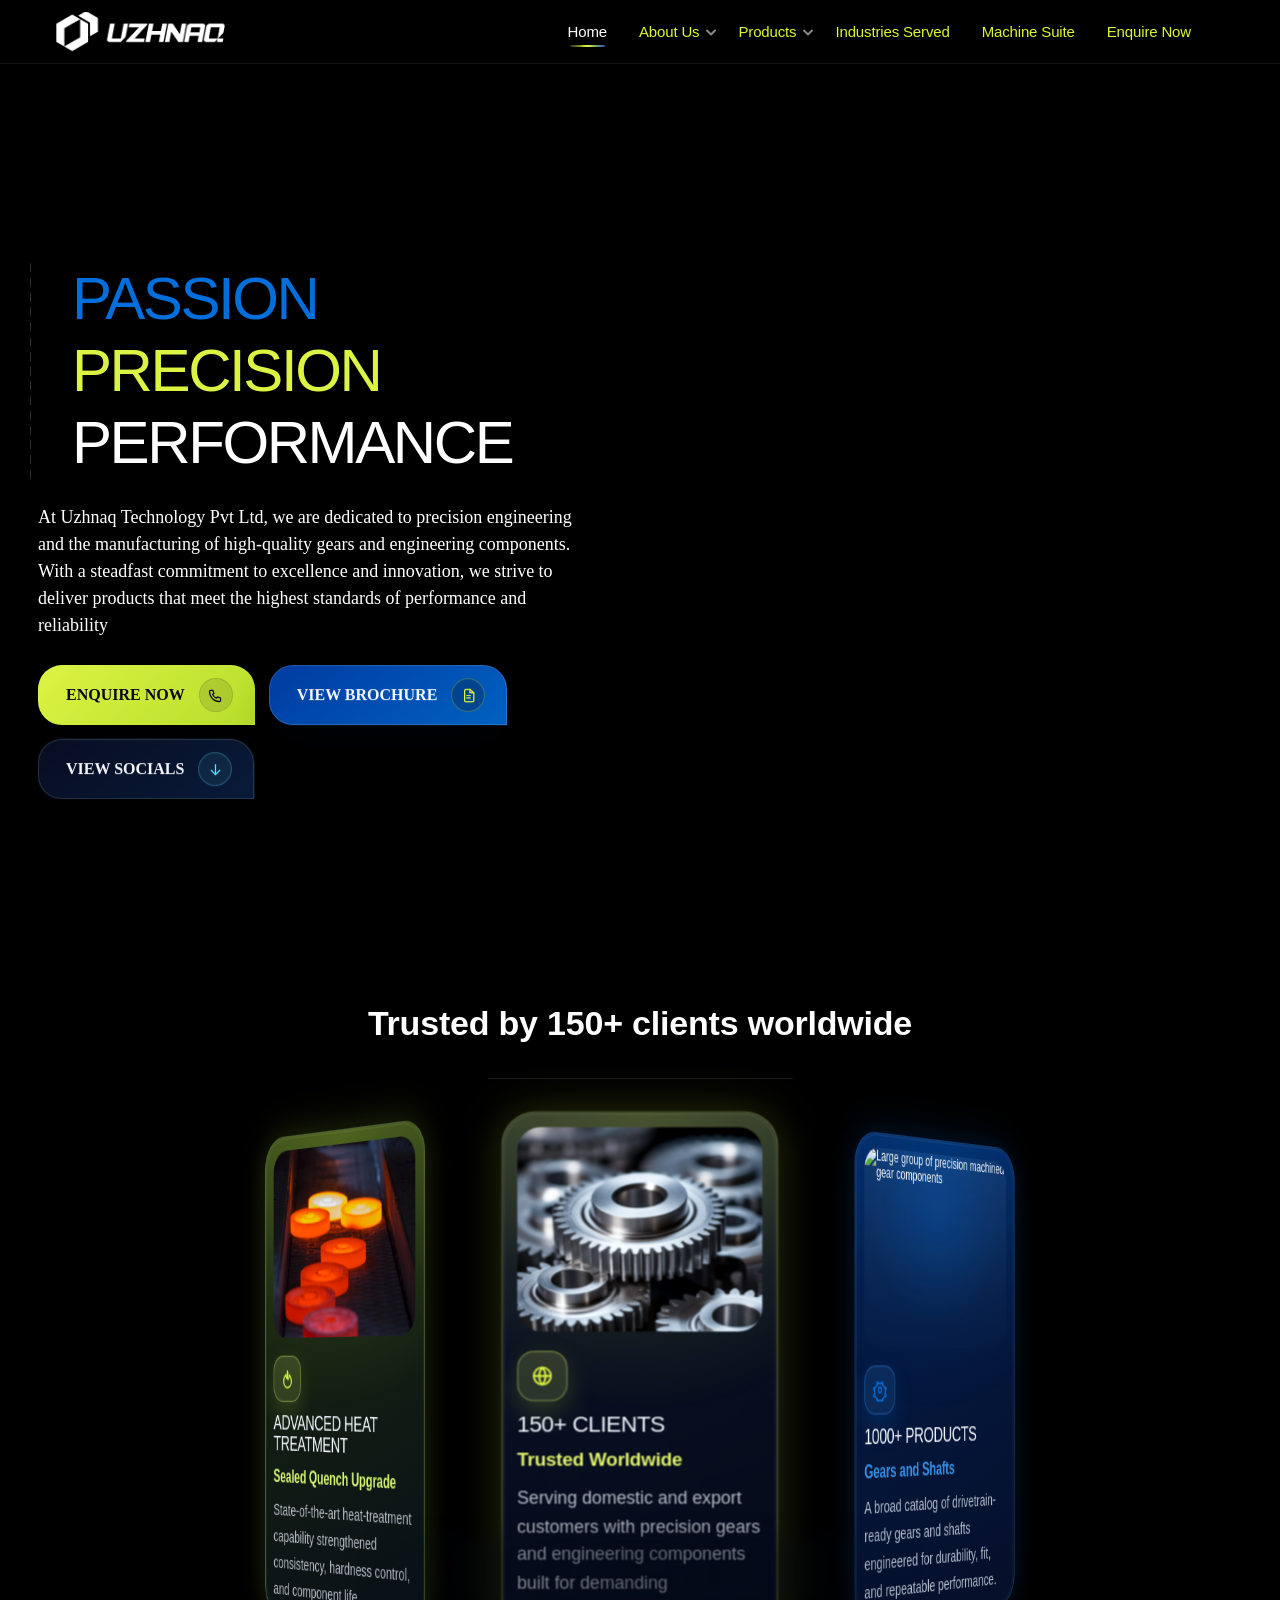
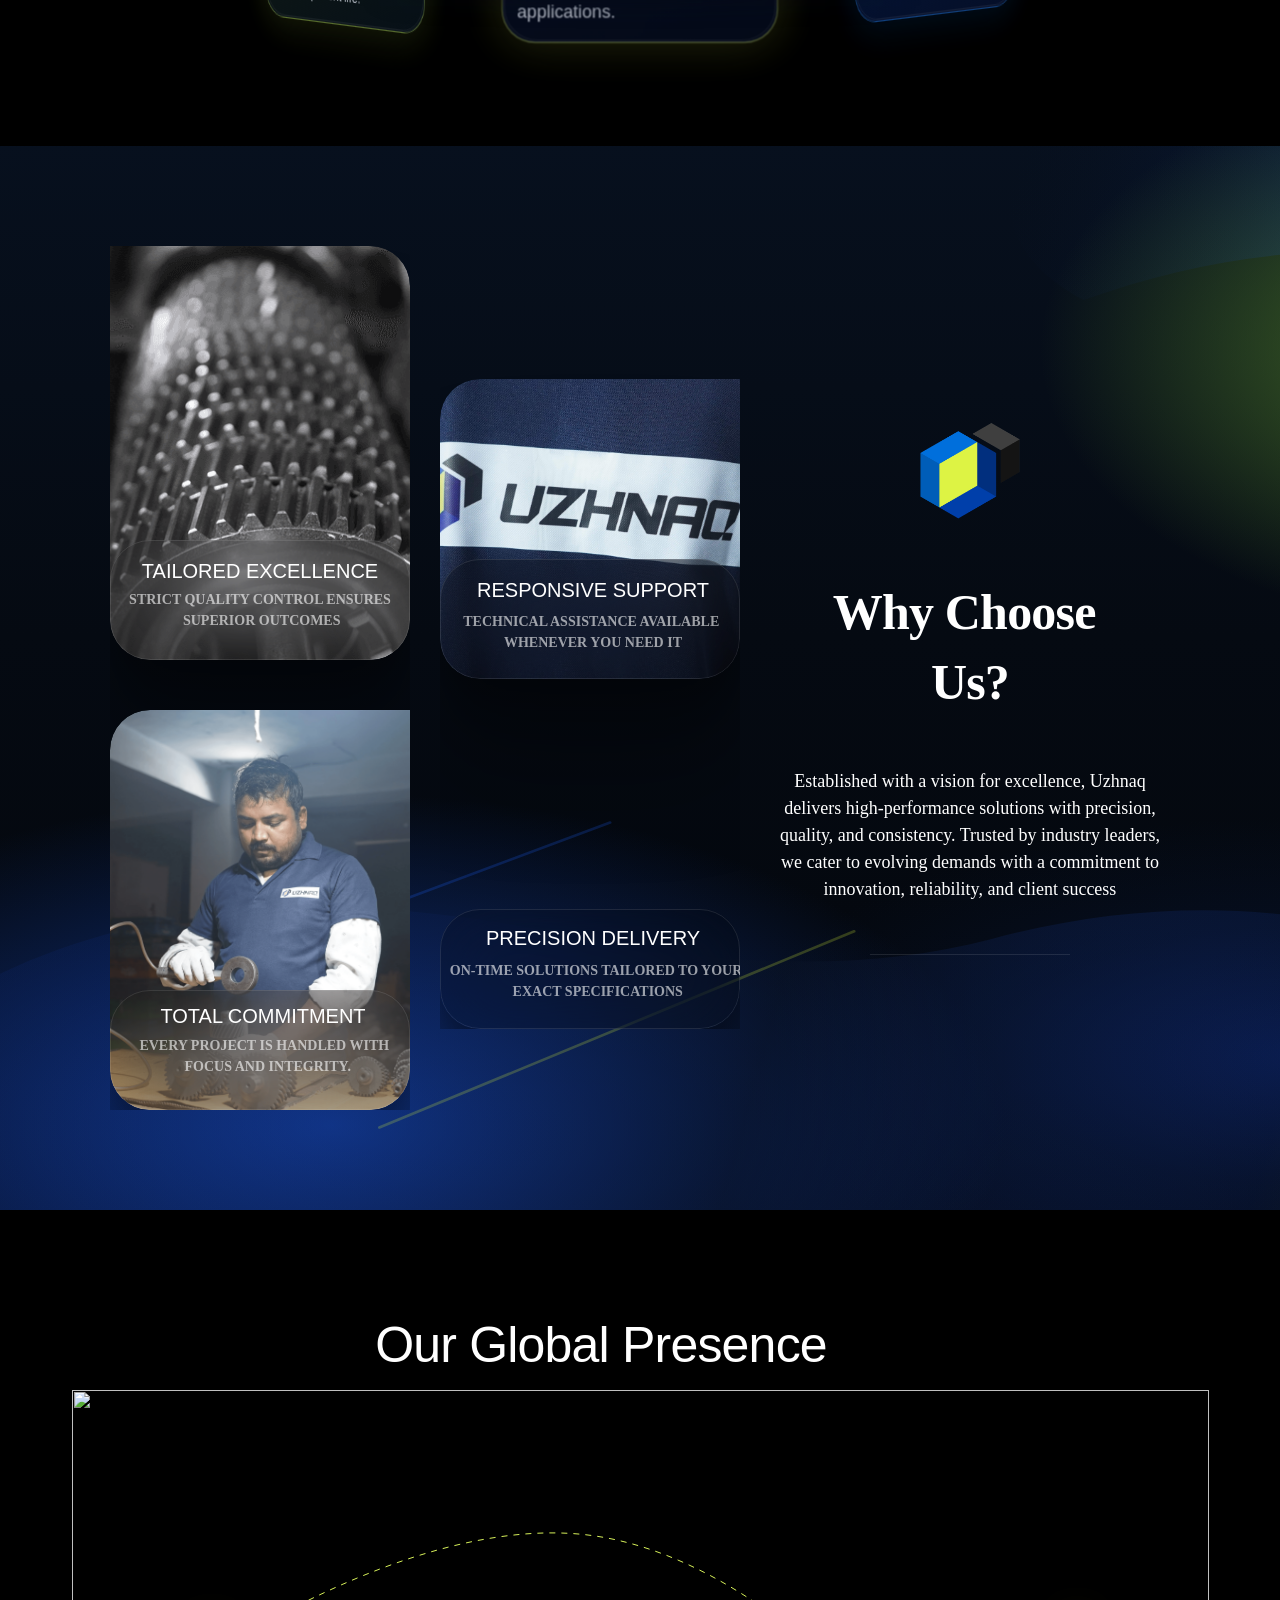
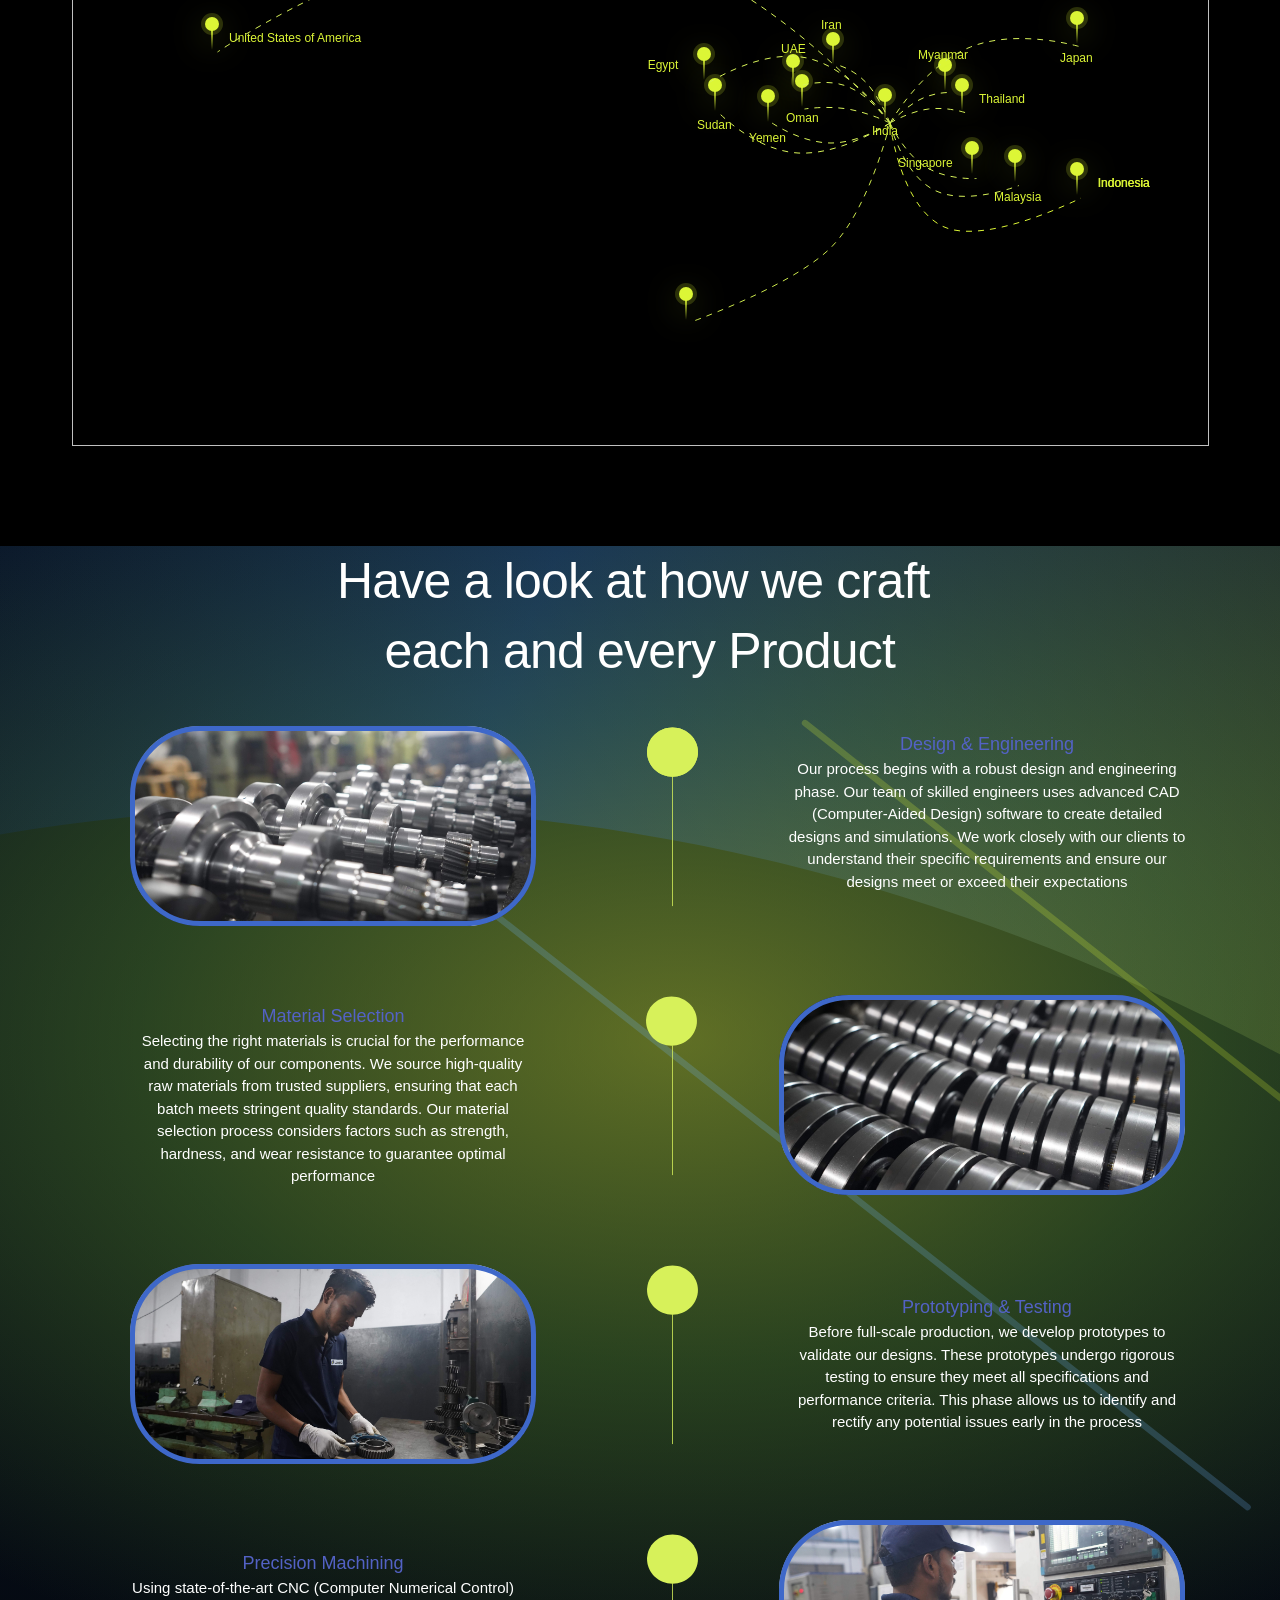
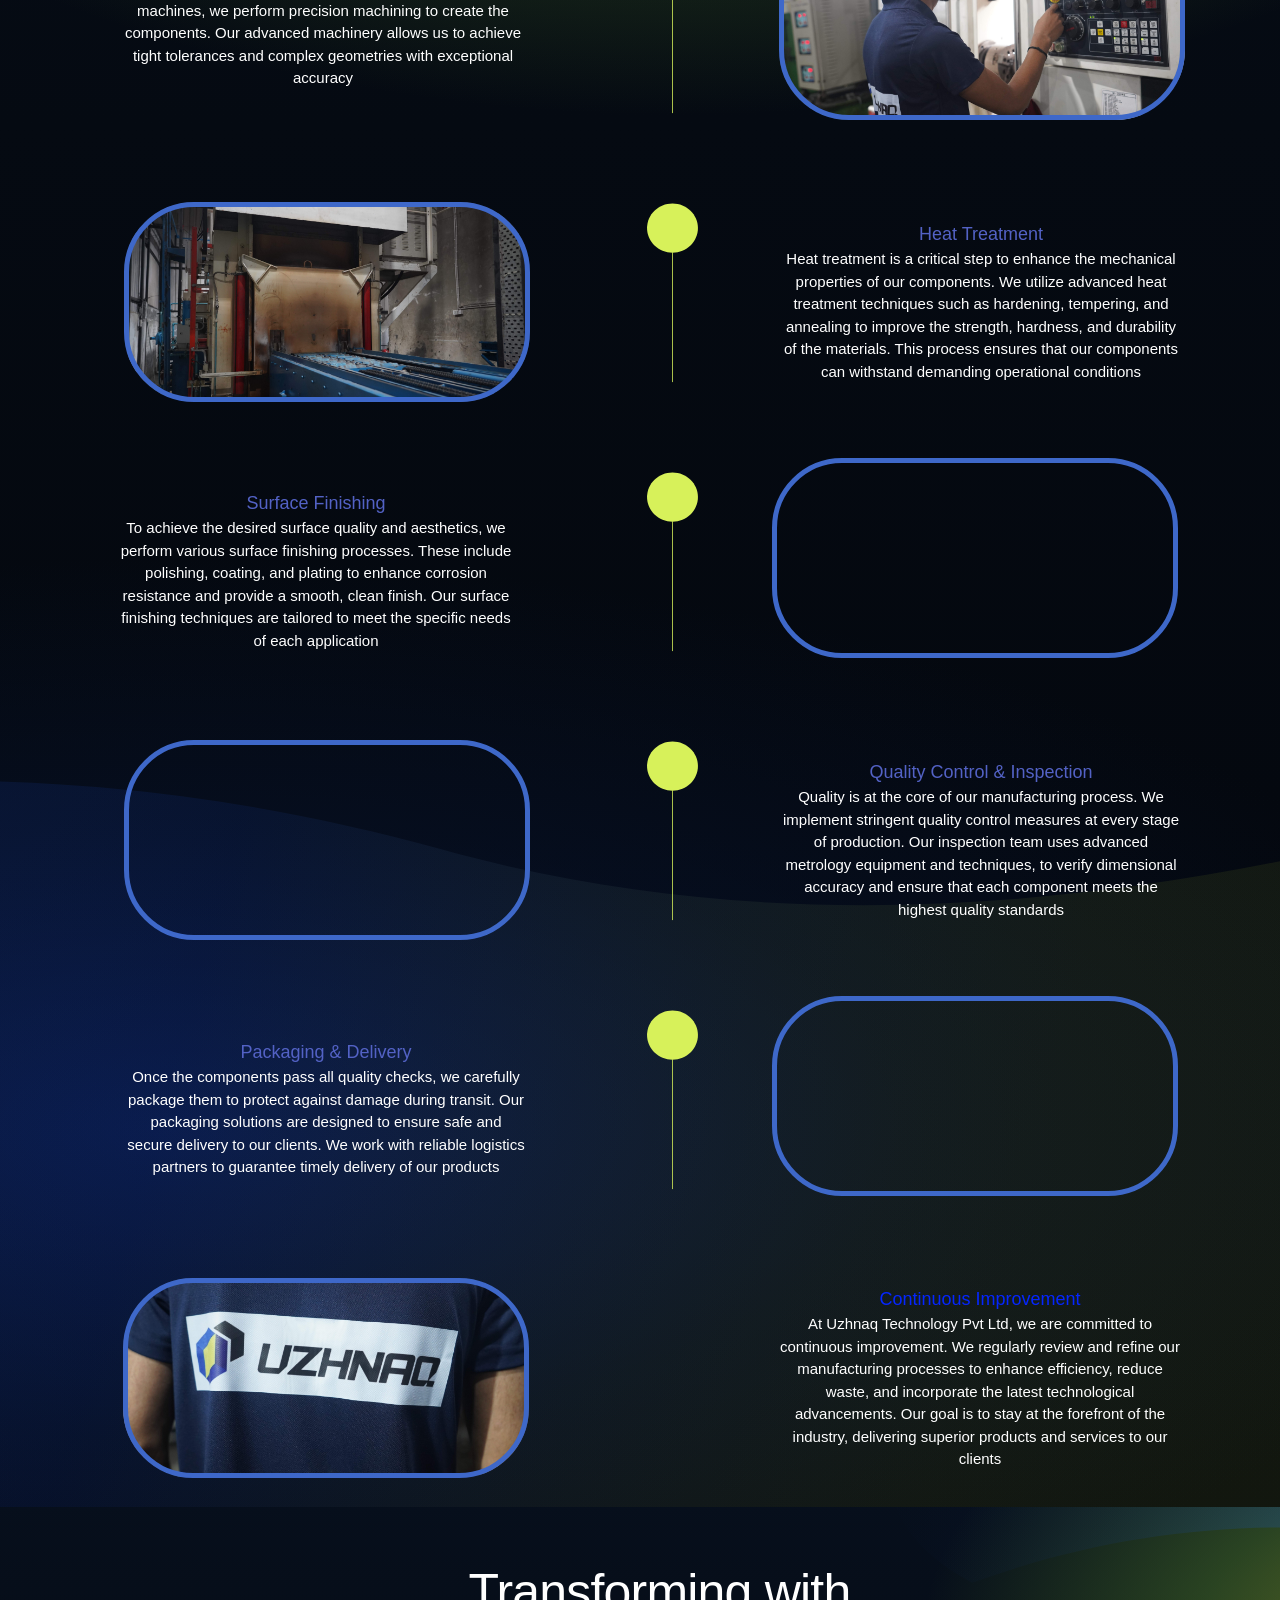
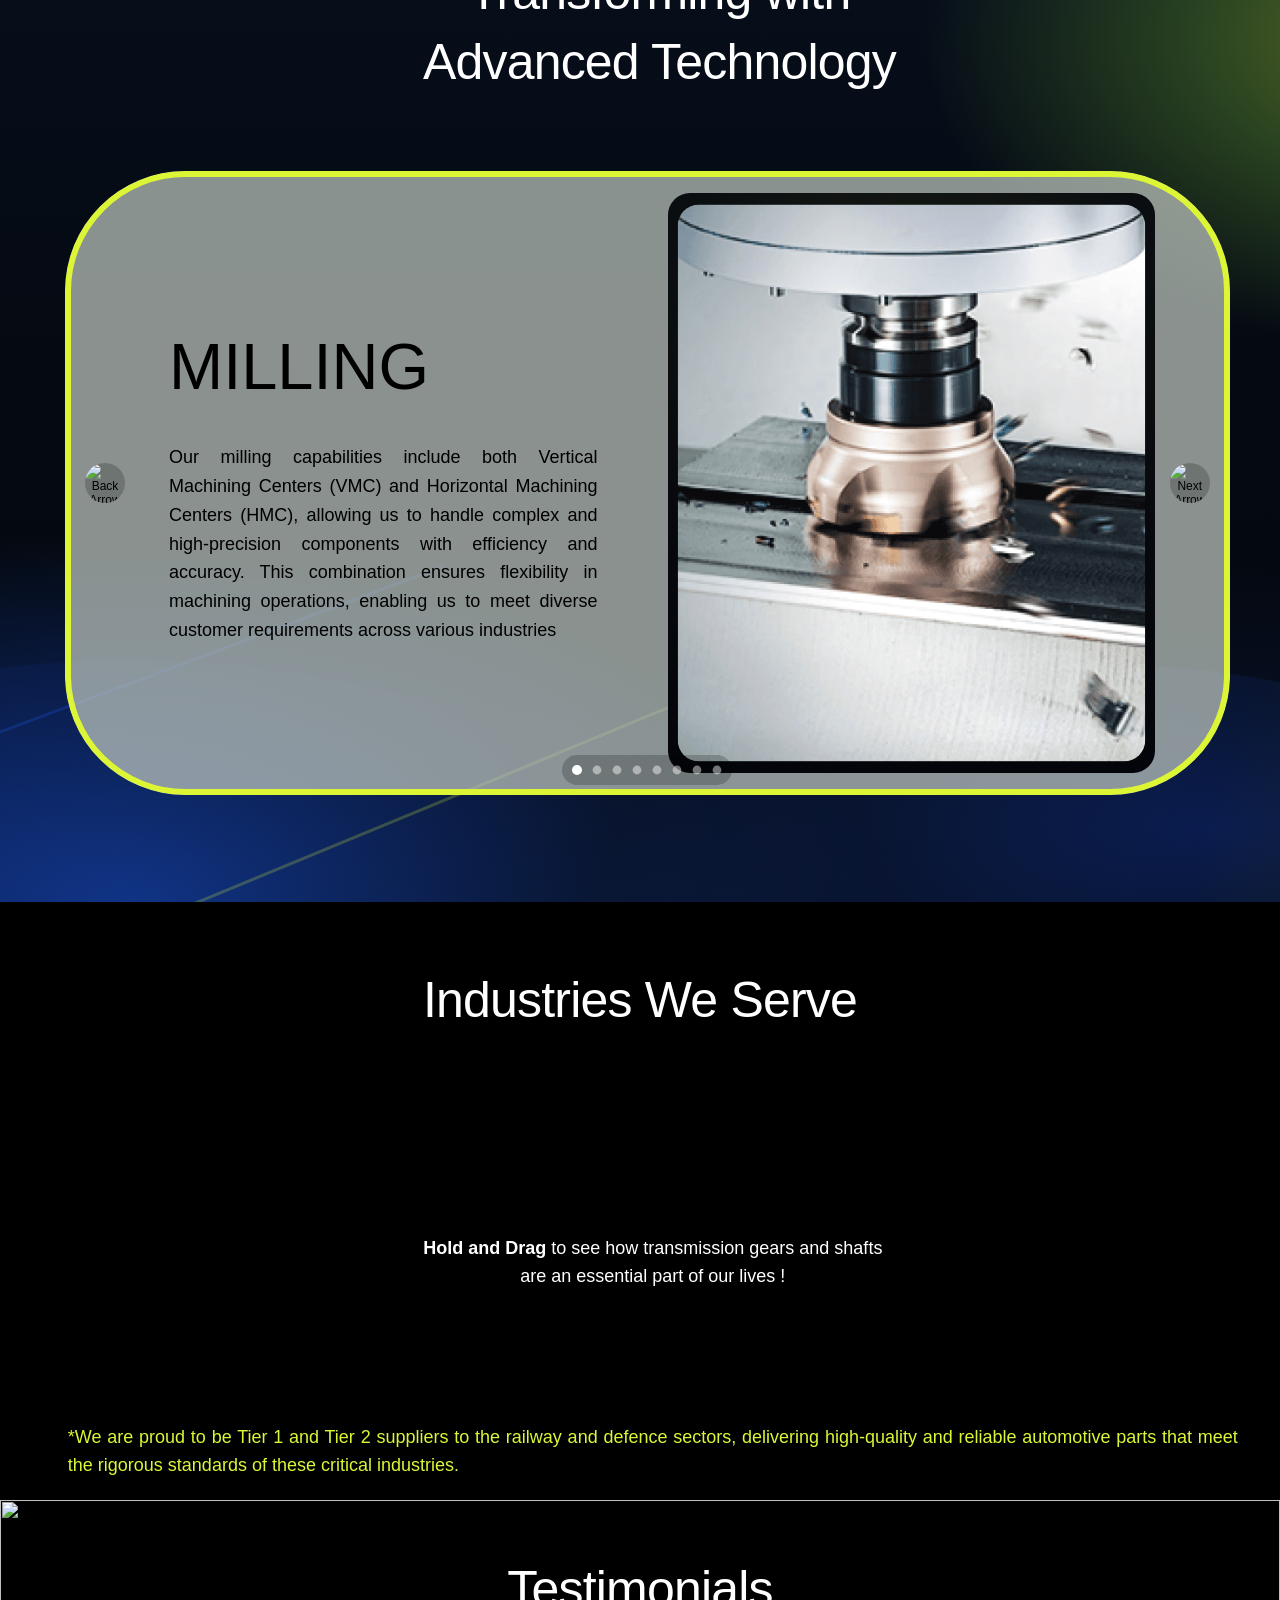
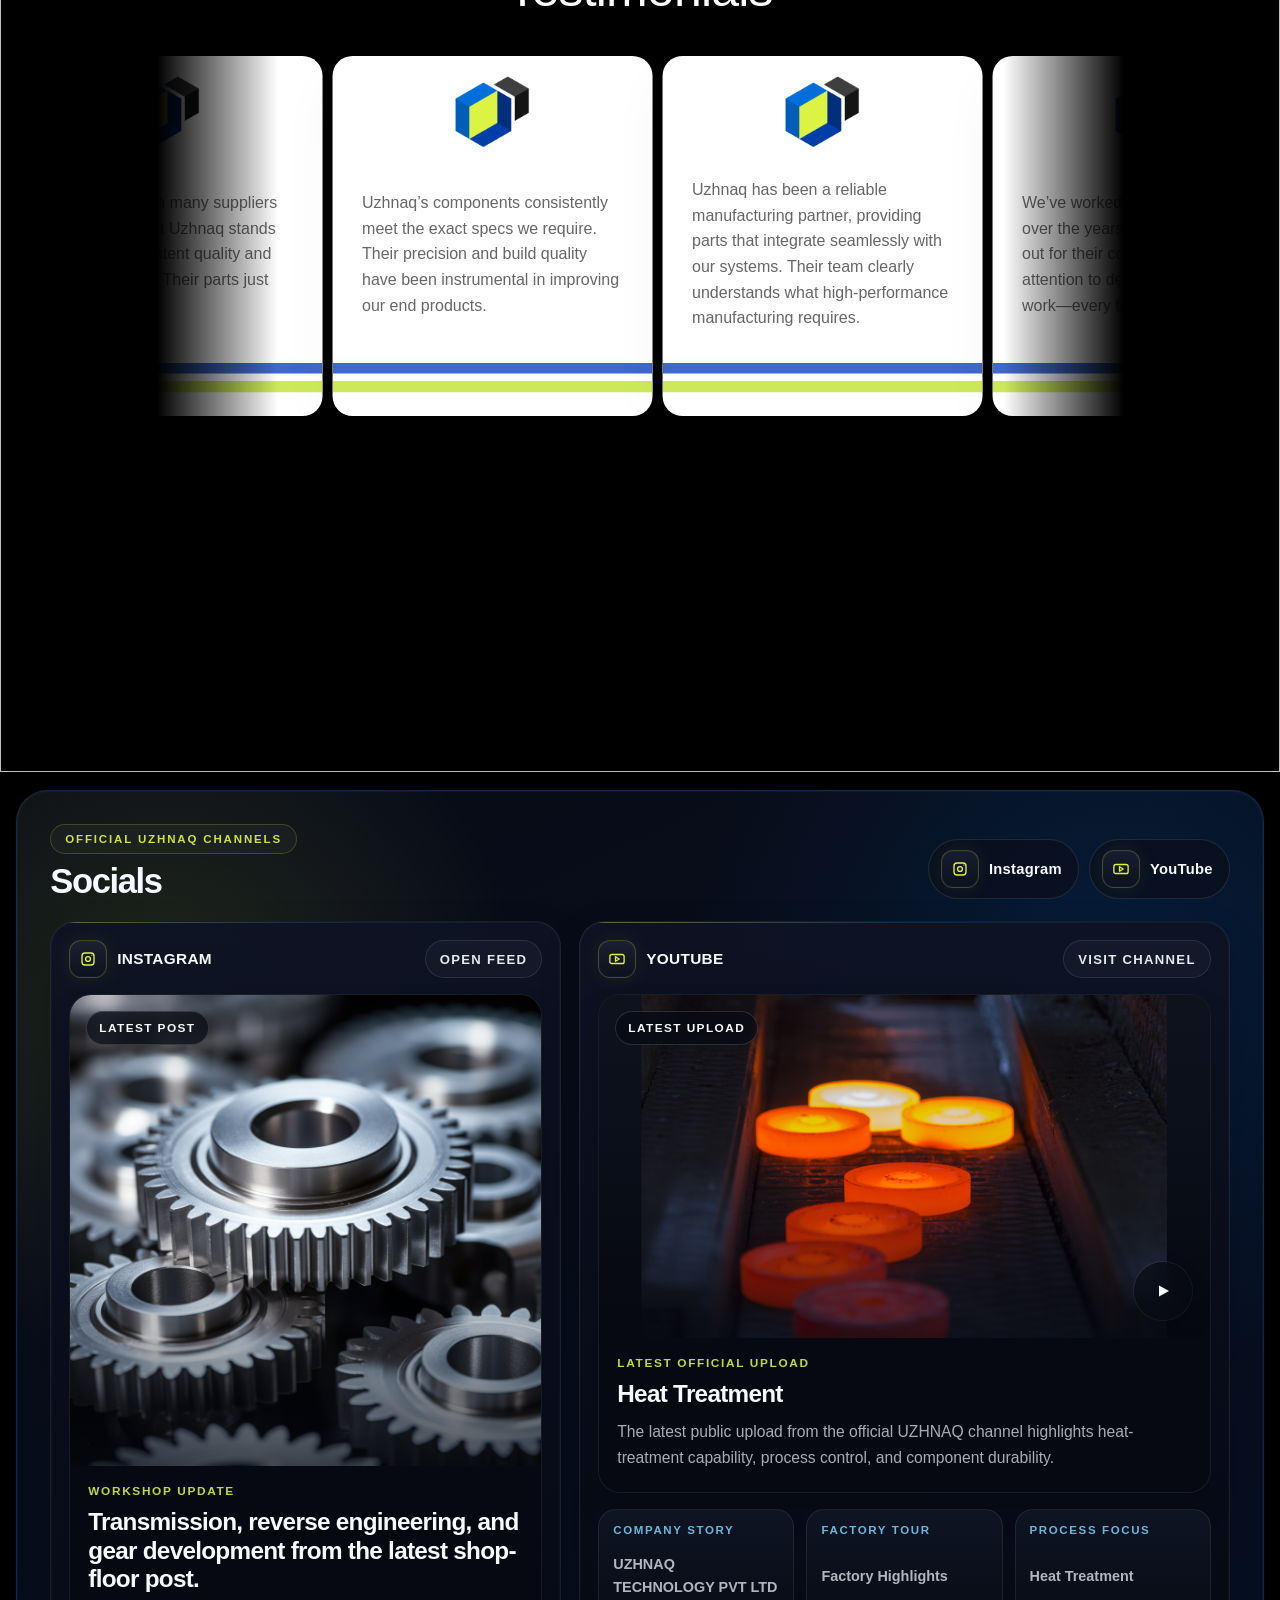
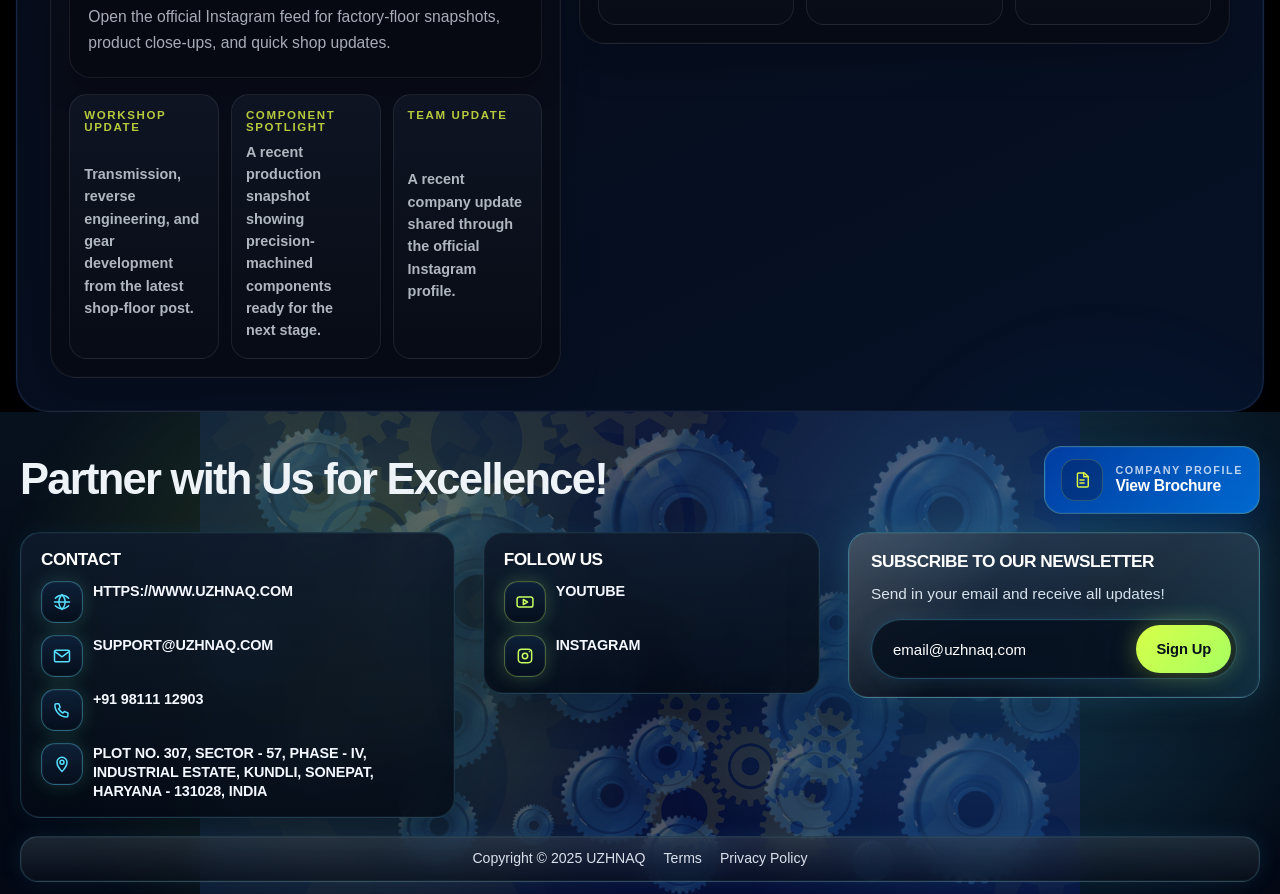
==== index/index.html @ a1a4c04f "first commit" ====
<!doctype html>
<!-- Published Dec 15, 2025, 8:49 AM UTC -->
<html lang="en" data-redirect-timezone="1">
<head>
    <meta charset="utf-8">
    
    
    
    <!-- Start of headStart -->
    
    <!-- End of headStart -->
    <meta name="viewport" content="width=device-width">
    <!-- Standalone index folder build -->
    <meta name="generator" content="UZHNAQ Static Site">
    <title>UZHNAQ TECHNOLOGY PVT LTD</title>
    <meta name="description" content="Uzhnaq Technology Pvt Ltd is a leading ISO-certified manufacturer and exporter of high-precision gears and spare parts for heavy-duty, automotive, defense, agriculture and more.">
    <link href="../assets/images/QgjrXmnKKKPFab85md2f3LEiCU.png" rel="icon" media="(prefers-color-scheme: light)">
    <link href="../assets/images/QgjrXmnKKKPFab85md2f3LEiCU.png" rel="icon" media="(prefers-color-scheme: dark)">
    <link rel="apple-touch-icon" href="../assets/images/QgjrXmnKKKPFab85md2f3LEiCU.png">
    <!-- Open Graph / Facebook -->
    <meta property="og:type" content="website">
    <meta property="og:title" content="UZHNAQ TECHNOLOGY PVT LTD">
    <meta property="og:description" content="Uzhnaq Technology Pvt Ltd is a leading ISO-certified manufacturer and exporter of high-precision gears and spare parts for heavy-duty, automotive, defense, agriculture and more.">
    <meta property="og:image" content="../assets/images/tMha8tbf14jwpYwH99I1q3GI1Q8372.jpg">
    <!-- Twitter -->
    <meta name="twitter:card" content="summary_large_image">
    <meta name="twitter:title" content="UZHNAQ TECHNOLOGY PVT LTD">
    <meta name="twitter:description" content="Uzhnaq Technology Pvt Ltd is a leading ISO-certified manufacturer and exporter of high-precision gears and spare parts for heavy-duty, automotive, defense, agriculture and more.">
    <meta name="twitter:image" content="../assets/images/tMha8tbf14jwpYwH99I1q3GI1Q8372.jpg">
    
    <style data-uzhnaq-font-css>/* cyrillic-ext */
@font-face {
  font-family: 'Manrope';
  font-style: normal;
  font-weight: 400;
  font-display: swap;
  src: url(https://fonts.gstatic.com/s/manrope/v20/xn7gYHE41ni1AdIRggqxSuXd.woff2) format('woff2');
  unicode-range: U+0460-052F, U+1C80-1C8A, U+20B4, U+2DE0-2DFF, U+A640-A69F, U+FE2E-FE2F;
}
/* cyrillic */
@font-face {
  font-family: 'Manrope';
  font-style: normal;
  font-weight: 400;
  font-display: swap;
  src: url(https://fonts.gstatic.com/s/manrope/v20/xn7gYHE41ni1AdIRggOxSuXd.woff2) format('woff2');
  unicode-range: U+0301, U+0400-045F, U+0490-0491, U+04B0-04B1, U+2116;
}
/* greek */
@font-face {
  font-family: 'Manrope';
  font-style: normal;
  font-weight: 400;
  font-display: swap;
  src: url(https://fonts.gstatic.com/s/manrope/v20/xn7gYHE41ni1AdIRggSxSuXd.woff2) format('woff2');
  unicode-range: U+0370-0377, U+037A-037F, U+0384-038A, U+038C, U+038E-03A1, U+03A3-03FF;
}
/* vietnamese */
@font-face {
  font-family: 'Manrope';
  font-style: normal;
  font-weight: 400;
  font-display: swap;
  src: url(https://fonts.gstatic.com/s/manrope/v20/xn7gYHE41ni1AdIRggixSuXd.woff2) format('woff2');
  unicode-range: U+0102-0103, U+0110-0111, U+0128-0129, U+0168-0169, U+01A0-01A1, U+01AF-01B0, U+0300-0301, U+0303-0304, U+0308-0309, U+0323, U+0329, U+1EA0-1EF9, U+20AB;
}
/* latin-ext */
@font-face {
  font-family: 'Manrope';
  font-style: normal;
  font-weight: 400;
  font-display: swap;
  src: url(https://fonts.gstatic.com/s/manrope/v20/xn7gYHE41ni1AdIRggmxSuXd.woff2) format('woff2');
  unicode-range: U+0100-02BA, U+02BD-02C5, U+02C7-02CC, U+02CE-02D7, U+02DD-02FF, U+0304, U+0308, U+0329, U+1D00-1DBF, U+1E00-1E9F, U+1EF2-1EFF, U+2020, U+20A0-20AB, U+20AD-20C0, U+2113, U+2C60-2C7F, U+A720-A7FF;
}
/* latin */
@font-face {
  font-family: 'Manrope';
  font-style: normal;
  font-weight: 400;
  font-display: swap;
  src: url(https://fonts.gstatic.com/s/manrope/v20/xn7gYHE41ni1AdIRggexSg.woff2) format('woff2');
  unicode-range: U+0000-00FF, U+0131, U+0152-0153, U+02BB-02BC, U+02C6, U+02DA, U+02DC, U+0304, U+0308, U+0329, U+2000-206F, U+20AC, U+2122, U+2191, U+2193, U+2212, U+2215, U+FEFF, U+FFFD;
}
/* cyrillic-ext */
@font-face {
  font-family: 'Manrope';
  font-style: normal;
  font-weight: 500;
  font-display: swap;
  src: url(https://fonts.gstatic.com/s/manrope/v20/xn7gYHE41ni1AdIRggqxSuXd.woff2) format('woff2');
  unicode-range: U+0460-052F, U+1C80-1C8A, U+20B4, U+2DE0-2DFF, U+A640-A69F, U+FE2E-FE2F;
}
/* cyrillic */
@font-face {
  font-family: 'Manrope';
  font-style: normal;
  font-weight: 500;
  font-display: swap;
  src: url(https://fonts.gstatic.com/s/manrope/v20/xn7gYHE41ni1AdIRggOxSuXd.woff2) format('woff2');
  unicode-range: U+0301, U+0400-045F, U+0490-0491, U+04B0-04B1, U+2116;
}
/* greek */
@font-face {
  font-family: 'Manrope';
  font-style: normal;
  font-weight: 500;
  font-display: swap;
  src: url(https://fonts.gstatic.com/s/manrope/v20/xn7gYHE41ni1AdIRggSxSuXd.woff2) format('woff2');
  unicode-range: U+0370-0377, U+037A-037F, U+0384-038A, U+038C, U+038E-03A1, U+03A3-03FF;
}
/* vietnamese */
@font-face {
  font-family: 'Manrope';
  font-style: normal;
  font-weight: 500;
  font-display: swap;
  src: url(https://fonts.gstatic.com/s/manrope/v20/xn7gYHE41ni1AdIRggixSuXd.woff2) format('woff2');
  unicode-range: U+0102-0103, U+0110-0111, U+0128-0129, U+0168-0169, U+01A0-01A1, U+01AF-01B0, U+0300-0301, U+0303-0304, U+0308-0309, U+0323, U+0329, U+1EA0-1EF9, U+20AB;
}
/* latin-ext */
@font-face {
  font-family: 'Manrope';
  font-style: normal;
  font-weight: 500;
  font-display: swap;
  src: url(https://fonts.gstatic.com/s/manrope/v20/xn7gYHE41ni1AdIRggmxSuXd.woff2) format('woff2');
  unicode-range: U+0100-02BA, U+02BD-02C5, U+02C7-02CC, U+02CE-02D7, U+02DD-02FF, U+0304, U+0308, U+0329, U+1D00-1DBF, U+1E00-1E9F, U+1EF2-1EFF, U+2020, U+20A0-20AB, U+20AD-20C0, U+2113, U+2C60-2C7F, U+A720-A7FF;
}
/* latin */
@font-face {
  font-family: 'Manrope';
  font-style: normal;
  font-weight: 500;
  font-display: swap;
  src: url(https://fonts.gstatic.com/s/manrope/v20/xn7gYHE41ni1AdIRggexSg.woff2) format('woff2');
  unicode-range: U+0000-00FF, U+0131, U+0152-0153, U+02BB-02BC, U+02C6, U+02DA, U+02DC, U+0304, U+0308, U+0329, U+2000-206F, U+20AC, U+2122, U+2191, U+2193, U+2212, U+2215, U+FEFF, U+FFFD;
}
/* cyrillic-ext */
@font-face {
  font-family: 'Manrope';
  font-style: normal;
  font-weight: 600;
  font-display: swap;
  src: url(https://fonts.gstatic.com/s/manrope/v20/xn7gYHE41ni1AdIRggqxSuXd.woff2) format('woff2');
  unicode-range: U+0460-052F, U+1C80-1C8A, U+20B4, U+2DE0-2DFF, U+A640-A69F, U+FE2E-FE2F;
}
/* cyrillic */
@font-face {
  font-family: 'Manrope';
  font-style: normal;
  font-weight: 600;
  font-display: swap;
  src: url(https://fonts.gstatic.com/s/manrope/v20/xn7gYHE41ni1AdIRggOxSuXd.woff2) format('woff2');
  unicode-range: U+0301, U+0400-045F, U+0490-0491, U+04B0-04B1, U+2116;
}
/* greek */
@font-face {
  font-family: 'Manrope';
  font-style: normal;
  font-weight: 600;
  font-display: swap;
  src: url(https://fonts.gstatic.com/s/manrope/v20/xn7gYHE41ni1AdIRggSxSuXd.woff2) format('woff2');
  unicode-range: U+0370-0377, U+037A-037F, U+0384-038A, U+038C, U+038E-03A1, U+03A3-03FF;
}
/* vietnamese */
@font-face {
  font-family: 'Manrope';
  font-style: normal;
  font-weight: 600;
  font-display: swap;
  src: url(https://fonts.gstatic.com/s/manrope/v20/xn7gYHE41ni1AdIRggixSuXd.woff2) format('woff2');
  unicode-range: U+0102-0103, U+0110-0111, U+0128-0129, U+0168-0169, U+01A0-01A1, U+01AF-01B0, U+0300-0301, U+0303-0304, U+0308-0309, U+0323, U+0329, U+1EA0-1EF9, U+20AB;
}
/* latin-ext */
@font-face {
  font-family: 'Manrope';
  font-style: normal;
  font-weight: 600;
  font-display: swap;
  src: url(https://fonts.gstatic.com/s/manrope/v20/xn7gYHE41ni1AdIRggmxSuXd.woff2) format('woff2');
  unicode-range: U+0100-02BA, U+02BD-02C5, U+02C7-02CC, U+02CE-02D7, U+02DD-02FF, U+0304, U+0308, U+0329, U+1D00-1DBF, U+1E00-1E9F, U+1EF2-1EFF, U+2020, U+20A0-20AB, U+20AD-20C0, U+2113, U+2C60-2C7F, U+A720-A7FF;
}
/* latin */
@font-face {
  font-family: 'Manrope';
  font-style: normal;
  font-weight: 600;
  font-display: swap;
  src: url(https://fonts.gstatic.com/s/manrope/v20/xn7gYHE41ni1AdIRggexSg.woff2) format('woff2');
  unicode-range: U+0000-00FF, U+0131, U+0152-0153, U+02BB-02BC, U+02C6, U+02DA, U+02DC, U+0304, U+0308, U+0329, U+2000-206F, U+20AC, U+2122, U+2191, U+2193, U+2212, U+2215, U+FEFF, U+FFFD;
}
/* cyrillic-ext */
@font-face {
  font-family: 'Manrope';
  font-style: normal;
  font-weight: 700;
  font-display: swap;
  src: url(https://fonts.gstatic.com/s/manrope/v20/xn7gYHE41ni1AdIRggqxSuXd.woff2) format('woff2');
  unicode-range: U+0460-052F, U+1C80-1C8A, U+20B4, U+2DE0-2DFF, U+A640-A69F, U+FE2E-FE2F;
}
/* cyrillic */
@font-face {
  font-family: 'Manrope';
  font-style: normal;
  font-weight: 700;
  font-display: swap;
  src: url(https://fonts.gstatic.com/s/manrope/v20/xn7gYHE41ni1AdIRggOxSuXd.woff2) format('woff2');
  unicode-range: U+0301, U+0400-045F, U+0490-0491, U+04B0-04B1, U+2116;
}
/* greek */
@font-face {
  font-family: 'Manrope';
  font-style: normal;
  font-weight: 700;
  font-display: swap;
  src: url(https://fonts.gstatic.com/s/manrope/v20/xn7gYHE41ni1AdIRggSxSuXd.woff2) format('woff2');
  unicode-range: U+0370-0377, U+037A-037F, U+0384-038A, U+038C, U+038E-03A1, U+03A3-03FF;
}
/* vietnamese */
@font-face {
  font-family: 'Manrope';
  font-style: normal;
  font-weight: 700;
  font-display: swap;
  src: url(https://fonts.gstatic.com/s/manrope/v20/xn7gYHE41ni1AdIRggixSuXd.woff2) format('woff2');
  unicode-range: U+0102-0103, U+0110-0111, U+0128-0129, U+0168-0169, U+01A0-01A1, U+01AF-01B0, U+0300-0301, U+0303-0304, U+0308-0309, U+0323, U+0329, U+1EA0-1EF9, U+20AB;
}
/* latin-ext */
@font-face {
  font-family: 'Manrope';
  font-style: normal;
  font-weight: 700;
  font-display: swap;
  src: url(https://fonts.gstatic.com/s/manrope/v20/xn7gYHE41ni1AdIRggmxSuXd.woff2) format('woff2');
  unicode-range: U+0100-02BA, U+02BD-02C5, U+02C7-02CC, U+02CE-02D7, U+02DD-02FF, U+0304, U+0308, U+0329, U+1D00-1DBF, U+1E00-1E9F, U+1EF2-1EFF, U+2020, U+20A0-20AB, U+20AD-20C0, U+2113, U+2C60-2C7F, U+A720-A7FF;
}
/* latin */
@font-face {
  font-family: 'Manrope';
  font-style: normal;
  font-weight: 700;
  font-display: swap;
  src: url(https://fonts.gstatic.com/s/manrope/v20/xn7gYHE41ni1AdIRggexSg.woff2) format('woff2');
  unicode-range: U+0000-00FF, U+0131, U+0152-0153, U+02BB-02BC, U+02C6, U+02DA, U+02DC, U+0304, U+0308, U+0329, U+2000-206F, U+20AC, U+2122, U+2191, U+2193, U+2212, U+2215, U+FEFF, U+FFFD;
}
/* cyrillic-ext */
@font-face {
  font-family: 'Manrope';
  font-style: normal;
  font-weight: 800;
  font-display: swap;
  src: url(https://fonts.gstatic.com/s/manrope/v20/xn7gYHE41ni1AdIRggqxSuXd.woff2) format('woff2');
  unicode-range: U+0460-052F, U+1C80-1C8A, U+20B4, U+2DE0-2DFF, U+A640-A69F, U+FE2E-FE2F;
}
/* cyrillic */
@font-face {
  font-family: 'Manrope';
  font-style: normal;
  font-weight: 800;
  font-display: swap;
  src: url(https://fonts.gstatic.com/s/manrope/v20/xn7gYHE41ni1AdIRggOxSuXd.woff2) format('woff2');
  unicode-range: U+0301, U+0400-045F, U+0490-0491, U+04B0-04B1, U+2116;
}
/* greek */
@font-face {
  font-family: 'Manrope';
  font-style: normal;
  font-weight: 800;
  font-display: swap;
  src: url(https://fonts.gstatic.com/s/manrope/v20/xn7gYHE41ni1AdIRggSxSuXd.woff2) format('woff2');
  unicode-range: U+0370-0377, U+037A-037F, U+0384-038A, U+038C, U+038E-03A1, U+03A3-03FF;
}
/* vietnamese */
@font-face {
  font-family: 'Manrope';
  font-style: normal;
  font-weight: 800;
  font-display: swap;
  src: url(https://fonts.gstatic.com/s/manrope/v20/xn7gYHE41ni1AdIRggixSuXd.woff2) format('woff2');
  unicode-range: U+0102-0103, U+0110-0111, U+0128-0129, U+0168-0169, U+01A0-01A1, U+01AF-01B0, U+0300-0301, U+0303-0304, U+0308-0309, U+0323, U+0329, U+1EA0-1EF9, U+20AB;
}
/* latin-ext */
@font-face {
  font-family: 'Manrope';
  font-style: normal;
  font-weight: 800;
  font-display: swap;
  src: url(https://fonts.gstatic.com/s/manrope/v20/xn7gYHE41ni1AdIRggmxSuXd.woff2) format('woff2');
  unicode-range: U+0100-02BA, U+02BD-02C5, U+02C7-02CC, U+02CE-02D7, U+02DD-02FF, U+0304, U+0308, U+0329, U+1D00-1DBF, U+1E00-1E9F, U+1EF2-1EFF, U+2020, U+20A0-20AB, U+20AD-20C0, U+2113, U+2C60-2C7F, U+A720-A7FF;
}
/* latin */
@font-face {
  font-family: 'Manrope';
  font-style: normal;
  font-weight: 800;
  font-display: swap;
  src: url(https://fonts.gstatic.com/s/manrope/v20/xn7gYHE41ni1AdIRggexSg.woff2) format('woff2');
  unicode-range: U+0000-00FF, U+0131, U+0152-0153, U+02BB-02BC, U+02C6, U+02DA, U+02DC, U+0304, U+0308, U+0329, U+2000-206F, U+20AC, U+2122, U+2191, U+2193, U+2212, U+2215, U+FEFF, U+FFFD;
}
/* latin */
@font-face {
  font-family: 'Marko One';
  font-style: normal;
  font-weight: 400;
  font-display: swap;
  src: url(https://fonts.gstatic.com/s/markoone/v24/9Btq3DFG0cnVM5lw1haqLZ8e.woff2) format('woff2');
  unicode-range: U+0000-00FF, U+0131, U+0152-0153, U+02BB-02BC, U+02C6, U+02DA, U+02DC, U+0304, U+0308, U+0329, U+2000-206F, U+20AC, U+2122, U+2191, U+2193, U+2212, U+2215, U+FEFF, U+FFFD;
}

@font-face { font-family: "TT Firs Neue Trl Bold"; src: url("https://fra\00006derusercontent.com/assets/01cSEUMqQd1e074xtqfWpBtDM4.woff2"); font-display: swap; font-style: normal; font-weight: 700 }
@font-face { font-family: "TT Firs Neue Trl Bold"; src: url("https://fra\00006derusercontent.com/assets/01cSEUMqQd1e074xtqfWpBtDM4.woff2"); font-display: swap }
@font-face { font-family: "Inter"; src: url("https://fra\00006derusercontent.com/assets/5vvr9Vy74if2I6bQbJvbw7SY1pQ.woff2"); font-display: swap; font-style: normal; font-weight: 400; unicode-range: U+0460-052F, U+1C80-1C88, U+20B4, U+2DE0-2DFF, U+A640-A69F, U+FE2E-FE2F }
@font-face { font-family: "Inter"; src: url("https://fra\00006derusercontent.com/assets/EOr0mi4hNtlgWNn9if640EZzXCo.woff2"); font-display: swap; font-style: normal; font-weight: 400; unicode-range: U+0301, U+0400-045F, U+0490-0491, U+04B0-04B1, U+2116 }
@font-face { font-family: "Inter"; src: url("https://fra\00006derusercontent.com/assets/Y9k9QrlZAqio88Klkmbd8VoMQc.woff2"); font-display: swap; font-style: normal; font-weight: 400; unicode-range: U+1F00-1FFF }
@font-face { font-family: "Inter"; src: url("https://fra\00006derusercontent.com/assets/OYrD2tBIBPvoJXiIHnLoOXnY9M.woff2"); font-display: swap; font-style: normal; font-weight: 400; unicode-range: U+0370-03FF }
@font-face { font-family: "Inter"; src: url("https://fra\00006derusercontent.com/assets/JeYwfuaPfZHQhEG8U5gtPDZ7WQ.woff2"); font-display: swap; font-style: normal; font-weight: 400; unicode-range: U+0100-024F, U+0259, U+1E00-1EFF, U+2020, U+20A0-20AB, U+20AD-20CF, U+2113, U+2C60-2C7F, U+A720-A7FF }
@font-face { font-family: "Inter"; src: url("https://fra\00006derusercontent.com/assets/GrgcKwrN6d3Uz8EwcLHZxwEfC4.woff2"); font-display: swap; font-style: normal; font-weight: 400; unicode-range: U+0000-00FF, U+0131, U+0152-0153, U+02BB-02BC, U+02C6, U+02DA, U+02DC, U+2000-206F, U+2070, U+2074-207E, U+2080-208E, U+20AC, U+2122, U+2191, U+2193, U+2212, U+2215, U+FEFF, U+FFFD }
@font-face { font-family: "Inter"; src: url("https://fra\00006derusercontent.com/assets/b6Y37FthZeALduNqHicBT6FutY.woff2"); font-display: swap; font-style: normal; font-weight: 400; unicode-range: U+0102-0103, U+0110-0111, U+0128-0129, U+0168-0169, U+01A0-01A1, U+01AF-01B0, U+1EA0-1EF9, U+20AB }
@font-face { font-family: "Inter"; src: url("https://fra\00006derusercontent.com/assets/5A3Ce6C9YYmCjpQx9M4inSaKU.woff2"); font-display: swap; font-style: normal; font-weight: 500; unicode-range: U+0460-052F, U+1C80-1C88, U+20B4, U+2DE0-2DFF, U+A640-A69F, U+FE2E-FE2F }
@font-face { font-family: "Inter"; src: url("https://fra\00006derusercontent.com/assets/Qx95Xyt0Ka3SGhinnbXIGpEIyP4.woff2"); font-display: swap; font-style: normal; font-weight: 500; unicode-range: U+0301, U+0400-045F, U+0490-0491, U+04B0-04B1, U+2116 }
@font-face { font-family: "Inter"; src: url("https://fra\00006derusercontent.com/assets/6mJuEAguuIuMog10gGvH5d3cl8.woff2"); font-display: swap; font-style: normal; font-weight: 500; unicode-range: U+1F00-1FFF }
@font-face { font-family: "Inter"; src: url("https://fra\00006derusercontent.com/assets/xYYWaj7wCU5zSQH0eXvSaS19wo.woff2"); font-display: swap; font-style: normal; font-weight: 500; unicode-range: U+0370-03FF }
@font-face { font-family: "Inter"; src: url("https://fra\00006derusercontent.com/assets/otTaNuNpVK4RbdlT7zDDdKvQBA.woff2"); font-display: swap; font-style: normal; font-weight: 500; unicode-range: U+0100-024F, U+0259, U+1E00-1EFF, U+2020, U+20A0-20AB, U+20AD-20CF, U+2113, U+2C60-2C7F, U+A720-A7FF }
@font-face { font-family: "Inter"; src: url("https://fra\00006derusercontent.com/assets/d3tHnaQIAeqiE5hGcRw4mmgWYU.woff2"); font-display: swap; font-style: normal; font-weight: 500; unicode-range: U+0000-00FF, U+0131, U+0152-0153, U+02BB-02BC, U+02C6, U+02DA, U+02DC, U+2000-206F, U+2074, U+20AC, U+2122, U+2191, U+2193, U+2212, U+2215, U+FEFF, U+FFFD }
@font-face { font-family: "Inter"; src: url("https://fra\00006derusercontent.com/assets/DolVirEGb34pEXEp8t8FQBSK4.woff2"); font-display: swap; font-style: normal; font-weight: 500; unicode-range: U+0102-0103, U+0110-0111, U+0128-0129, U+0168-0169, U+01A0-01A1, U+01AF-01B0, U+1EA0-1EF9, U+20AB }
@font-face { font-family: "Inter"; src: url("https://fra\00006derusercontent.com/assets/NXxvFRoY5LDh3yCm7MEP2jqYk.woff2"); font-style: normal; font-weight: 100; unicode-range: U+0460-052F, U+1C80-1C88, U+20B4, U+2DE0-2DFF, U+A640-A69F, U+FE2E-FE2F }
@font-face { font-family: "Inter"; src: url("https://fra\00006derusercontent.com/assets/5CcgcVyoWSqO1THBiISd6oCog.woff2"); font-style: normal; font-weight: 100; unicode-range: U+0301, U+0400-045F, U+0490-0491, U+04B0-04B1, U+2116 }
@font-face { font-family: "Inter"; src: url("https://fra\00006derusercontent.com/assets/MF544SVCvk3yNpLIz3pwDXFZPKM.woff2"); font-style: normal; font-weight: 100; unicode-range: U+1F00-1FFF }
@font-face { font-family: "Inter"; src: url("https://fra\00006derusercontent.com/assets/TNtxudDBkAm2RXdtU3rvTBwoM.woff2"); font-style: normal; font-weight: 100; unicode-range: U+0370-03FF }
@font-face { font-family: "Inter"; src: url("https://fra\00006derusercontent.com/assets/fIabp4VN5z7iJ3lNOz9qfNeQHc.woff2"); font-style: normal; font-weight: 100; unicode-range: U+0100-024F, U+0259, U+1E00-1EFF, U+2020, U+20A0-20AB, U+20AD-20CF, U+2113, U+2C60-2C7F, U+A720-A7FF }
@font-face { font-family: "Inter"; src: url("https://fra\00006derusercontent.com/assets/8kSLqTnVCEtjx0nu8PxTD4Nh5UU.woff2"); font-style: normal; font-weight: 100; unicode-range: U+0000-00FF, U+0131, U+0152-0153, U+02BB-02BC, U+02C6, U+02DA, U+02DC, U+2000-206F, U+2070, U+2074-207E, U+2080-208E, U+20AC, U+2122, U+2191, U+2193, U+2212, U+2215, U+FEFF, U+FFFD }
@font-face { font-family: "Inter"; src: url("https://fra\00006derusercontent.com/assets/9iRSYClnXA0RMygyIn6yjjWXJw.woff2"); font-style: normal; font-weight: 100; unicode-range: U+0102-0103, U+0110-0111, U+0128-0129, U+0168-0169, U+01A0-01A1, U+01AF-01B0, U+1EA0-1EF9, U+20AB }
@font-face { font-family: "Inter"; src: url("https://fra\00006derusercontent.com/assets/MVhJhYeDWxeyqT939zMNyw9p8.woff2"); font-style: normal; font-weight: 200; unicode-range: U+0460-052F, U+1C80-1C88, U+20B4, U+2DE0-2DFF, U+A640-A69F, U+FE2E-FE2F }
@font-face { font-family: "Inter"; src: url("https://fra\00006derusercontent.com/assets/WXQXYfAQJIi2pCJACAfWWXfIDqI.woff2"); font-style: normal; font-weight: 200; unicode-range: U+0301, U+0400-045F, U+0490-0491, U+04B0-04B1, U+2116 }
@font-face { font-family: "Inter"; src: url("https://fra\00006derusercontent.com/assets/RJeJJARdrtNUtic58kOz7hIgBuE.woff2"); font-style: normal; font-weight: 200; unicode-range: U+1F00-1FFF }
@font-face { font-family: "Inter"; src: url("https://fra\00006derusercontent.com/assets/4hBRAuM02i3fsxYDzyNvt5Az2so.woff2"); font-style: normal; font-weight: 200; unicode-range: U+0370-03FF }
@font-face { font-family: "Inter"; src: url("https://fra\00006derusercontent.com/assets/fz1JbBffNGgK7BNUI1mmbFBlgA8.woff2"); font-style: normal; font-weight: 200; unicode-range: U+0100-024F, U+0259, U+1E00-1EFF, U+2020, U+20A0-20AB, U+20AD-20CF, U+2113, U+2C60-2C7F, U+A720-A7FF }
@font-face { font-family: "Inter"; src: url("https://fra\00006derusercontent.com/assets/Z4sGWU2OKBoXPWulb5P25vULA.woff2"); font-style: normal; font-weight: 200; unicode-range: U+0000-00FF, U+0131, U+0152-0153, U+02BB-02BC, U+02C6, U+02DA, U+02DC, U+2000-206F, U+2070, U+2074-207E, U+2080-208E, U+20AC, U+2122, U+2191, U+2193, U+2212, U+2215, U+FEFF, U+FFFD }
@font-face { font-family: "Inter"; src: url("https://fra\00006derusercontent.com/assets/eIZyQwIlHYR0mnMSneEDMtqBPgw.woff2"); font-style: normal; font-weight: 200; unicode-range: U+0102-0103, U+0110-0111, U+0128-0129, U+0168-0169, U+01A0-01A1, U+01AF-01B0, U+1EA0-1EF9, U+20AB }
@font-face { font-family: "Inter"; src: url("https://fra\00006derusercontent.com/assets/BkDpl4ghaqvMi1btKFyG2tdbec.woff2"); font-display: swap; font-style: normal; font-weight: 300; unicode-range: U+0460-052F, U+1C80-1C88, U+20B4, U+2DE0-2DFF, U+A640-A69F, U+FE2E-FE2F }
@font-face { font-family: "Inter"; src: url("https://fra\00006derusercontent.com/assets/zAMK70AQRFSShJgUiaR5IiIhgzk.woff2"); font-display: swap; font-style: normal; font-weight: 300; unicode-range: U+0301, U+0400-045F, U+0490-0491, U+04B0-04B1, U+2116 }
@font-face { font-family: "Inter"; src: url("https://fra\00006derusercontent.com/assets/IETjvc5qzUaRoaruDpPSwCUM8.woff2"); font-display: swap; font-style: normal; font-weight: 300; unicode-range: U+1F00-1FFF }
@font-face { font-family: "Inter"; src: url("https://fra\00006derusercontent.com/assets/oLCoaT3ioA0fHdJnWR9W6k7NY.woff2"); font-display: swap; font-style: normal; font-weight: 300; unicode-range: U+0370-03FF }
@font-face { font-family: "Inter"; src: url("https://fra\00006derusercontent.com/assets/Sj0PCHQSBjFmEp6NBWg6FNaKc.woff2"); font-display: swap; font-style: normal; font-weight: 300; unicode-range: U+0100-024F, U+0259, U+1E00-1EFF, U+2020, U+20A0-20AB, U+20AD-20CF, U+2113, U+2C60-2C7F, U+A720-A7FF }
@font-face { font-family: "Inter"; src: url("https://fra\00006derusercontent.com/assets/aqiiD4LUKkKzXdjGL5UzHq8bo5w.woff2"); font-display: swap; font-style: normal; font-weight: 300; unicode-range: U+0000-00FF, U+0131, U+0152-0153, U+02BB-02BC, U+02C6, U+02DA, U+02DC, U+2000-206F, U+2070, U+2074-207E, U+2080-208E, U+20AC, U+2122, U+2191, U+2193, U+2212, U+2215, U+FEFF, U+FFFD }
@font-face { font-family: "Inter"; src: url("https://fra\00006derusercontent.com/assets/H4TfENUY1rh8R9UaSD6vngjJP3M.woff2"); font-display: swap; font-style: normal; font-weight: 300; unicode-range: U+0102-0103, U+0110-0111, U+0128-0129, U+0168-0169, U+01A0-01A1, U+01AF-01B0, U+1EA0-1EF9, U+20AB }
@font-face { font-family: "Inter"; src: url("https://fra\00006derusercontent.com/assets/UjlFhCnUjxhNfep4oYBPqnEssyo.woff2"); font-display: swap; font-style: normal; font-weight: 500; unicode-range: U+0000-00FF, U+0131, U+0152-0153, U+02BB-02BC, U+02C6, U+02DA, U+02DC, U+2000-206F, U+2070, U+2074-207E, U+2080-208E, U+20AC, U+2122, U+2191, U+2193, U+2212, U+2215, U+FEFF, U+FFFD }
@font-face { font-family: "Inter"; src: url("https://fra\00006derusercontent.com/assets/hyOgCu0Xnghbimh0pE8QTvtt2AU.woff2"); font-display: swap; font-style: normal; font-weight: 600; unicode-range: U+0460-052F, U+1C80-1C88, U+20B4, U+2DE0-2DFF, U+A640-A69F, U+FE2E-FE2F }
@font-face { font-family: "Inter"; src: url("https://fra\00006derusercontent.com/assets/NeGmSOXrPBfEFIy5YZeHq17LEDA.woff2"); font-display: swap; font-style: normal; font-weight: 600; unicode-range: U+0301, U+0400-045F, U+0490-0491, U+04B0-04B1, U+2116 }
@font-face { font-family: "Inter"; src: url("https://fra\00006derusercontent.com/assets/oYaAX5himiTPYuN8vLWnqBbfD2s.woff2"); font-display: swap; font-style: normal; font-weight: 600; unicode-range: U+1F00-1FFF }
@font-face { font-family: "Inter"; src: url("https://fra\00006derusercontent.com/assets/lEJLP4R0yuCaMCjSXYHtJw72M.woff2"); font-display: swap; font-style: normal; font-weight: 600; unicode-range: U+0370-03FF }
@font-face { font-family: "Inter"; src: url("https://fra\00006derusercontent.com/assets/cRJyLNuTJR5jbyKzGi33wU9cqIQ.woff2"); font-display: swap; font-style: normal; font-weight: 600; unicode-range: U+0100-024F, U+0259, U+1E00-1EFF, U+2020, U+20A0-20AB, U+20AD-20CF, U+2113, U+2C60-2C7F, U+A720-A7FF }
@font-face { font-family: "Inter"; src: url("https://fra\00006derusercontent.com/assets/yDtI2UI8XcEg1W2je9XPN3Noo.woff2"); font-display: swap; font-style: normal; font-weight: 600; unicode-range: U+0000-00FF, U+0131, U+0152-0153, U+02BB-02BC, U+02C6, U+02DA, U+02DC, U+2000-206F, U+2070, U+2074-207E, U+2080-208E, U+20AC, U+2122, U+2191, U+2193, U+2212, U+2215, U+FEFF, U+FFFD }
@font-face { font-family: "Inter"; src: url("https://fra\00006derusercontent.com/assets/A0Wcc7NgXMjUuFdquHDrIZpzZw0.woff2"); font-display: swap; font-style: normal; font-weight: 600; unicode-range: U+0102-0103, U+0110-0111, U+0128-0129, U+0168-0169, U+01A0-01A1, U+01AF-01B0, U+1EA0-1EF9, U+20AB }
@font-face { font-family: "Inter"; src: url("https://fra\00006derusercontent.com/assets/DpPBYI0sL4fYLgAkX8KXOPVt7c.woff2"); font-display: swap; font-style: normal; font-weight: 700; unicode-range: U+0460-052F, U+1C80-1C88, U+20B4, U+2DE0-2DFF, U+A640-A69F, U+FE2E-FE2F }
@font-face { font-family: "Inter"; src: url("https://fra\00006derusercontent.com/assets/4RAEQdEOrcnDkhHiiCbJOw92Lk.woff2"); font-display: swap; font-style: normal; font-weight: 700; unicode-range: U+0301, U+0400-045F, U+0490-0491, U+04B0-04B1, U+2116 }
@font-face { font-family: "Inter"; src: url("https://fra\00006derusercontent.com/assets/1K3W8DizY3v4emK8Mb08YHxTbs.woff2"); font-display: swap; font-style: normal; font-weight: 700; unicode-range: U+1F00-1FFF }
@font-face { font-family: "Inter"; src: url("https://fra\00006derusercontent.com/assets/tUSCtfYVM1I1IchuyCwz9gDdQ.woff2"); font-display: swap; font-style: normal; font-weight: 700; unicode-range: U+0370-03FF }
@font-face { font-family: "Inter"; src: url("https://fra\00006derusercontent.com/assets/VgYFWiwsAC5OYxAycRXXvhze58.woff2"); font-display: swap; font-style: normal; font-weight: 700; unicode-range: U+0100-024F, U+0259, U+1E00-1EFF, U+2020, U+20A0-20AB, U+20AD-20CF, U+2113, U+2C60-2C7F, U+A720-A7FF }
@font-face { font-family: "Inter"; src: url("https://fra\00006derusercontent.com/assets/syRNPWzAMIrcJ3wIlPIP43KjQs.woff2"); font-display: swap; font-style: normal; font-weight: 700; unicode-range: U+0000-00FF, U+0131, U+0152-0153, U+02BB-02BC, U+02C6, U+02DA, U+02DC, U+2000-206F, U+2070, U+2074-207E, U+2080-208E, U+20AC, U+2122, U+2191, U+2193, U+2212, U+2215, U+FEFF, U+FFFD }
@font-face { font-family: "Inter"; src: url("https://fra\00006derusercontent.com/assets/GIryZETIX4IFypco5pYZONKhJIo.woff2"); font-display: swap; font-style: normal; font-weight: 700; unicode-range: U+0102-0103, U+0110-0111, U+0128-0129, U+0168-0169, U+01A0-01A1, U+01AF-01B0, U+1EA0-1EF9, U+20AB }
@font-face { font-family: "Inter"; src: url("https://fra\00006derusercontent.com/assets/PONfPc6h4EPYwJliXQBmjVx7QxI.woff2"); font-display: swap; font-style: normal; font-weight: 800; unicode-range: U+0460-052F, U+1C80-1C88, U+20B4, U+2DE0-2DFF, U+A640-A69F, U+FE2E-FE2F }
@font-face { font-family: "Inter"; src: url("https://fra\00006derusercontent.com/assets/zsnJN7Z1wdzUvepJniD3rbvJIyU.woff2"); font-display: swap; font-style: normal; font-weight: 800; unicode-range: U+0301, U+0400-045F, U+0490-0491, U+04B0-04B1, U+2116 }
@font-face { font-family: "Inter"; src: url("https://fra\00006derusercontent.com/assets/UrzZBOy7RyJEWAZGduzOeHiHuY.woff2"); font-display: swap; font-style: normal; font-weight: 800; unicode-range: U+1F00-1FFF }
@font-face { font-family: "Inter"; src: url("https://fra\00006derusercontent.com/assets/996sR9SfSDuYELz8oHhDOcErkY.woff2"); font-display: swap; font-style: normal; font-weight: 800; unicode-range: U+0370-03FF }
@font-face { font-family: "Inter"; src: url("https://fra\00006derusercontent.com/assets/ftN1HpyPVJEoEb4q36SOrNdLXU.woff2"); font-display: swap; font-style: normal; font-weight: 800; unicode-range: U+0100-024F, U+0259, U+1E00-1EFF, U+2020, U+20A0-20AB, U+20AD-20CF, U+2113, U+2C60-2C7F, U+A720-A7FF }
@font-face { font-family: "Inter"; src: url("https://fra\00006derusercontent.com/assets/Mput0MSwESKlJ6TMz9MPDXhgrk.woff2"); font-display: swap; font-style: normal; font-weight: 800; unicode-range: U+0000-00FF, U+0131, U+0152-0153, U+02BB-02BC, U+02C6, U+02DA, U+02DC, U+2000-206F, U+2070, U+2074-207E, U+2080-208E, U+20AC, U+2122, U+2191, U+2193, U+2212, U+2215, U+FEFF, U+FFFD }
@font-face { font-family: "Inter"; src: url("https://fra\00006derusercontent.com/assets/JAur4lGGSGRGyrFi59JSIKqVgU.woff2"); font-display: swap; font-style: normal; font-weight: 800; unicode-range: U+0102-0103, U+0110-0111, U+0128-0129, U+0168-0169, U+01A0-01A1, U+01AF-01B0, U+1EA0-1EF9, U+20AB }
@font-face { font-family: "Inter"; src: url("https://fra\00006derusercontent.com/assets/mkY5Sgyq51ik0AMrSBwhm9DJg.woff2"); font-style: normal; font-weight: 900; unicode-range: U+0460-052F, U+1C80-1C88, U+20B4, U+2DE0-2DFF, U+A640-A69F, U+FE2E-FE2F }
@font-face { font-family: "Inter"; src: url("https://fra\00006derusercontent.com/assets/X5hj6qzcHUYv7h1390c8Rhm6550.woff2"); font-style: normal; font-weight: 900; unicode-range: U+0301, U+0400-045F, U+0490-0491, U+04B0-04B1, U+2116 }
@font-face { font-family: "Inter"; src: url("https://fra\00006derusercontent.com/assets/gQhNpS3tN86g8RcVKYUUaKt2oMQ.woff2"); font-style: normal; font-weight: 900; unicode-range: U+1F00-1FFF }
@font-face { font-family: "Inter"; src: url("https://fra\00006derusercontent.com/assets/cugnVhSraaRyANCaUtI5FV17wk.woff2"); font-style: normal; font-weight: 900; unicode-range: U+0370-03FF }
@font-face { font-family: "Inter"; src: url("https://fra\00006derusercontent.com/assets/5HcVoGak8k5agFJSaKa4floXVu0.woff2"); font-style: normal; font-weight: 900; unicode-range: U+0100-024F, U+0259, U+1E00-1EFF, U+2020, U+20A0-20AB, U+20AD-20CF, U+2113, U+2C60-2C7F, U+A720-A7FF }
@font-face { font-family: "Inter"; src: url("https://fra\00006derusercontent.com/assets/rZ5DdENNqIdFTIyQQiP5isO7M.woff2"); font-style: normal; font-weight: 900; unicode-range: U+0000-00FF, U+0131, U+0152-0153, U+02BB-02BC, U+02C6, U+02DA, U+02DC, U+2000-206F, U+2070, U+2074-207E, U+2080-208E, U+20AC, U+2122, U+2191, U+2193, U+2212, U+2215, U+FEFF, U+FFFD }
@font-face { font-family: "Inter"; src: url("https://fra\00006derusercontent.com/assets/P2Bw01CtL0b9wqygO0sSVogWbo.woff2"); font-style: normal; font-weight: 900; unicode-range: U+0102-0103, U+0110-0111, U+0128-0129, U+0168-0169, U+01A0-01A1, U+01AF-01B0, U+1EA0-1EF9, U+20AB }
@font-face { font-family: "Inter"; src: url("https://fra\00006derusercontent.com/assets/YJsHMqeEm0oDHuxRTVCwg5eZuo.woff2"); font-style: italic; font-weight: 100; unicode-range: U+0460-052F, U+1C80-1C88, U+20B4, U+2DE0-2DFF, U+A640-A69F, U+FE2E-FE2F }
@font-face { font-family: "Inter"; src: url("https://fra\00006derusercontent.com/assets/oJJMyJlDykMObEyb5VexHSxd24.woff2"); font-style: italic; font-weight: 100; unicode-range: U+0301, U+0400-045F, U+0490-0491, U+04B0-04B1, U+2116 }
@font-face { font-family: "Inter"; src: url("https://fra\00006derusercontent.com/assets/IpeaX0WzLaonj68howNZg4SJJaY.woff2"); font-style: italic; font-weight: 100; unicode-range: U+1F00-1FFF }
@font-face { font-family: "Inter"; src: url("https://fra\00006derusercontent.com/assets/KCj1bV3vDXY5OLHttTeRYcu9J8.woff2"); font-style: italic; font-weight: 100; unicode-range: U+0370-03FF }
@font-face { font-family: "Inter"; src: url("https://fra\00006derusercontent.com/assets/biaVHhOprxbHaR3dIP7Z8cYurHg.woff2"); font-style: italic; font-weight: 100; unicode-range: U+0100-024F, U+0259, U+1E00-1EFF, U+2020, U+20A0-20AB, U+20AD-20CF, U+2113, U+2C60-2C7F, U+A720-A7FF }
@font-face { font-family: "Inter"; src: url("https://fra\00006derusercontent.com/assets/3on0VNjjmogkq1f9ziKFcrY72MI.woff2"); font-style: italic; font-weight: 100; unicode-range: U+0000-00FF, U+0131, U+0152-0153, U+02BB-02BC, U+02C6, U+02DA, U+02DC, U+2000-206F, U+2070, U+2074-207E, U+2080-208E, U+20AC, U+2122, U+2191, U+2193, U+2212, U+2215, U+FEFF, U+FFFD }
@font-face { font-family: "Inter"; src: url("https://fra\00006derusercontent.com/assets/gNa011yWpVpNFgUhhSlDX8nUiPQ.woff2"); font-style: italic; font-weight: 100; unicode-range: U+0102-0103, U+0110-0111, U+0128-0129, U+0168-0169, U+01A0-01A1, U+01AF-01B0, U+1EA0-1EF9, U+20AB }
@font-face { font-family: "Inter"; src: url("https://fra\00006derusercontent.com/assets/vpq17U0WM26sBGHgq9jnrUmUf8.woff2"); font-style: italic; font-weight: 200; unicode-range: U+0460-052F, U+1C80-1C88, U+20B4, U+2DE0-2DFF, U+A640-A69F, U+FE2E-FE2F }
@font-face { font-family: "Inter"; src: url("https://fra\00006derusercontent.com/assets/bNYh7lNMEpOegeRYAtyGel1WqBE.woff2"); font-style: italic; font-weight: 200; unicode-range: U+0301, U+0400-045F, U+0490-0491, U+04B0-04B1, U+2116 }
@font-face { font-family: "Inter"; src: url("https://fra\00006derusercontent.com/assets/FBzcXZYmdulcZC0z278U6o0cw.woff2"); font-style: italic; font-weight: 200; unicode-range: U+1F00-1FFF }
@font-face { font-family: "Inter"; src: url("https://fra\00006derusercontent.com/assets/ua60IRqWK94xCrq0SC639Hbsdjg.woff2"); font-style: italic; font-weight: 200; unicode-range: U+0370-03FF }
@font-face { font-family: "Inter"; src: url("https://fra\00006derusercontent.com/assets/Pd8gNPn2dSCh4FyjWFw9PJysoQ.woff2"); font-style: italic; font-weight: 200; unicode-range: U+0100-024F, U+0259, U+1E00-1EFF, U+2020, U+20A0-20AB, U+20AD-20CF, U+2113, U+2C60-2C7F, U+A720-A7FF }
@font-face { font-family: "Inter"; src: url("https://fra\00006derusercontent.com/assets/6OdIurwS6YHsVW2i5fR5CKn0gg.woff2"); font-style: italic; font-weight: 200; unicode-range: U+0000-00FF, U+0131, U+0152-0153, U+02BB-02BC, U+02C6, U+02DA, U+02DC, U+2000-206F, U+2070, U+2074-207E, U+2080-208E, U+20AC, U+2122, U+2191, U+2193, U+2212, U+2215, U+FEFF, U+FFFD }
@font-face { font-family: "Inter"; src: url("https://fra\00006derusercontent.com/assets/DtVQjTG8OGGKnwKYrMHRZVCyo.woff2"); font-style: italic; font-weight: 200; unicode-range: U+0102-0103, U+0110-0111, U+0128-0129, U+0168-0169, U+01A0-01A1, U+01AF-01B0, U+1EA0-1EF9, U+20AB }
@font-face { font-family: "Inter"; src: url("https://fra\00006derusercontent.com/assets/YYB6GZmCWnZq3RWZOghuZIOxQY.woff2"); font-display: swap; font-style: italic; font-weight: 300; unicode-range: U+0460-052F, U+1C80-1C88, U+20B4, U+2DE0-2DFF, U+A640-A69F, U+FE2E-FE2F }
@font-face { font-family: "Inter"; src: url("https://fra\00006derusercontent.com/assets/miJTzODdiyIr3tRo9KEoqXXk2PM.woff2"); font-display: swap; font-style: italic; font-weight: 300; unicode-range: U+0301, U+0400-045F, U+0490-0491, U+04B0-04B1, U+2116 }
@font-face { font-family: "Inter"; src: url("https://fra\00006derusercontent.com/assets/6ZMhcggRFfEfbf7lncCpaUbA.woff2"); font-display: swap; font-style: italic; font-weight: 300; unicode-range: U+1F00-1FFF }
@font-face { font-family: "Inter"; src: url("https://fra\00006derusercontent.com/assets/8sCN6PGUr4I8q5hC5twAXfcwqV0.woff2"); font-display: swap; font-style: italic; font-weight: 300; unicode-range: U+0370-03FF }
@font-face { font-family: "Inter"; src: url("https://fra\00006derusercontent.com/assets/aUYDUTztS7anQw5JuwCncXeLOBY.woff2"); font-display: swap; font-style: italic; font-weight: 300; unicode-range: U+0100-024F, U+0259, U+1E00-1EFF, U+2020, U+20A0-20AB, U+20AD-20CF, U+2113, U+2C60-2C7F, U+A720-A7FF }
@font-face { font-family: "Inter"; src: url("https://fra\00006derusercontent.com/assets/8mwKwShtYEXIZ5diRBT74yn9jdQ.woff2"); font-display: swap; font-style: italic; font-weight: 300; unicode-range: U+0000-00FF, U+0131, U+0152-0153, U+02BB-02BC, U+02C6, U+02DA, U+02DC, U+2000-206F, U+2070, U+2074-207E, U+2080-208E, U+20AC, U+2122, U+2191, U+2193, U+2212, U+2215, U+FEFF, U+FFFD }
@font-face { font-family: "Inter"; src: url("https://fra\00006derusercontent.com/assets/yDiPvYxioBHsicnYxpPW35WQmx8.woff2"); font-display: swap; font-style: italic; font-weight: 300; unicode-range: U+0102-0103, U+0110-0111, U+0128-0129, U+0168-0169, U+01A0-01A1, U+01AF-01B0, U+1EA0-1EF9, U+20AB }
@font-face { font-family: "Inter"; src: url("https://fra\00006derusercontent.com/assets/CfMzU8w2e7tHgF4T4rATMPuWosA.woff2"); font-display: swap; font-style: italic; font-weight: 400; unicode-range: U+0460-052F, U+1C80-1C88, U+20B4, U+2DE0-2DFF, U+A640-A69F, U+FE2E-FE2F }
@font-face { font-family: "Inter"; src: url("https://fra\00006derusercontent.com/assets/867QObYax8ANsfX4TGEVU9YiCM.woff2"); font-display: swap; font-style: italic; font-weight: 400; unicode-range: U+0301, U+0400-045F, U+0490-0491, U+04B0-04B1, U+2116 }
@font-face { font-family: "Inter"; src: url("https://fra\00006derusercontent.com/assets/Oyn2ZbENFdnW7mt2Lzjk1h9Zb9k.woff2"); font-display: swap; font-style: italic; font-weight: 400; unicode-range: U+1F00-1FFF }
@font-face { font-family: "Inter"; src: url("https://fra\00006derusercontent.com/assets/cdAe8hgZ1cMyLu9g005pAW3xMo.woff2"); font-display: swap; font-style: italic; font-weight: 400; unicode-range: U+0370-03FF }
@font-face { font-family: "Inter"; src: url("https://fra\00006derusercontent.com/assets/DOfvtmE1UplCq161m6Hj8CSQYg.woff2"); font-display: swap; font-style: italic; font-weight: 400; unicode-range: U+0100-024F, U+0259, U+1E00-1EFF, U+2020, U+20A0-20AB, U+20AD-20CF, U+2113, U+2C60-2C7F, U+A720-A7FF }
@font-face { font-family: "Inter"; src: url("https://fra\00006derusercontent.com/assets/pKRFNWFoZl77qYCAIp84lN1h944.woff2"); font-display: swap; font-style: italic; font-weight: 400; unicode-range: U+0000-00FF, U+0131, U+0152-0153, U+02BB-02BC, U+02C6, U+02DA, U+02DC, U+2000-206F, U+2070, U+2074-207E, U+2080-208E, U+20AC, U+2122, U+2191, U+2193, U+2212, U+2215, U+FEFF, U+FFFD }
@font-face { font-family: "Inter"; src: url("https://fra\00006derusercontent.com/assets/tKtBcDnBMevsEEJKdNGhhkLzYo.woff2"); font-display: swap; font-style: italic; font-weight: 400; unicode-range: U+0102-0103, U+0110-0111, U+0128-0129, U+0168-0169, U+01A0-01A1, U+01AF-01B0, U+1EA0-1EF9, U+20AB }
@font-face { font-family: "Inter"; src: url("https://fra\00006derusercontent.com/assets/khkJkwSL66WFg8SX6Wa726c.woff2"); font-display: swap; font-style: italic; font-weight: 500; unicode-range: U+0460-052F, U+1C80-1C88, U+20B4, U+2DE0-2DFF, U+A640-A69F, U+FE2E-FE2F }
@font-face { font-family: "Inter"; src: url("https://fra\00006derusercontent.com/assets/0E7IMbDzcGABpBwwqNEt60wU0w.woff2"); font-display: swap; font-style: italic; font-weight: 500; unicode-range: U+0301, U+0400-045F, U+0490-0491, U+04B0-04B1, U+2116 }
@font-face { font-family: "Inter"; src: url("https://fra\00006derusercontent.com/assets/NTJ0nQgIF0gcDelS14zQ9NR9Q.woff2"); font-display: swap; font-style: italic; font-weight: 500; unicode-range: U+1F00-1FFF }
@font-face { font-family: "Inter"; src: url("https://fra\00006derusercontent.com/assets/QrcNhgEPfRl0LS8qz5Ln8olanl8.woff2"); font-display: swap; font-style: italic; font-weight: 500; unicode-range: U+0370-03FF }
@font-face { font-family: "Inter"; src: url("https://fra\00006derusercontent.com/assets/JEXmejW8mXOYMtt0hyRg811kHac.woff2"); font-display: swap; font-style: italic; font-weight: 500; unicode-range: U+0100-024F, U+0259, U+1E00-1EFF, U+2020, U+20A0-20AB, U+20AD-20CF, U+2113, U+2C60-2C7F, U+A720-A7FF }
@font-face { font-family: "Inter"; src: url("https://fra\00006derusercontent.com/assets/Bo5CNzBv77CafbxOtKIkpw9egw.woff2"); font-display: swap; font-style: italic; font-weight: 500; unicode-range: U+0000-00FF, U+0131, U+0152-0153, U+02BB-02BC, U+02C6, U+02DA, U+02DC, U+2000-206F, U+2070, U+2074-207E, U+2080-208E, U+20AC, U+2122, U+2191, U+2193, U+2212, U+2215, U+FEFF, U+FFFD }
@font-face { font-family: "Inter"; src: url("https://fra\00006derusercontent.com/assets/uy9s0iWuxiNnVt8EpTI3gzohpwo.woff2"); font-display: swap; font-style: italic; font-weight: 500; unicode-range: U+0102-0103, U+0110-0111, U+0128-0129, U+0168-0169, U+01A0-01A1, U+01AF-01B0, U+1EA0-1EF9, U+20AB }
@font-face { font-family: "Inter"; src: url("https://fra\00006derusercontent.com/assets/vxBnBhH8768IFAXAb4Qf6wQHKs.woff2"); font-display: swap; font-style: italic; font-weight: 600; unicode-range: U+0460-052F, U+1C80-1C88, U+20B4, U+2DE0-2DFF, U+A640-A69F, U+FE2E-FE2F }
@font-face { font-family: "Inter"; src: url("https://fra\00006derusercontent.com/assets/zSsEuoJdh8mcFVk976C05ZfQr8.woff2"); font-display: swap; font-style: italic; font-weight: 600; unicode-range: U+0301, U+0400-045F, U+0490-0491, U+04B0-04B1, U+2116 }
@font-face { font-family: "Inter"; src: url("https://fra\00006derusercontent.com/assets/b8ezwLrN7h2AUoPEENcsTMVJ0.woff2"); font-display: swap; font-style: italic; font-weight: 600; unicode-range: U+1F00-1FFF }
@font-face { font-family: "Inter"; src: url("https://fra\00006derusercontent.com/assets/mvNEIBLyHbscgHtwfsByjXUz3XY.woff2"); font-display: swap; font-style: italic; font-weight: 600; unicode-range: U+0370-03FF }
@font-face { font-family: "Inter"; src: url("https://fra\00006derusercontent.com/assets/6FI2EneKzM3qBy5foOZXey7coCA.woff2"); font-display: swap; font-style: italic; font-weight: 600; unicode-range: U+0100-024F, U+0259, U+1E00-1EFF, U+2020, U+20A0-20AB, U+20AD-20CF, U+2113, U+2C60-2C7F, U+A720-A7FF }
@font-face { font-family: "Inter"; src: url("https://fra\00006derusercontent.com/assets/fuyXZpVvOjq8NesCOfgirHCWyg.woff2"); font-display: swap; font-style: italic; font-weight: 600; unicode-range: U+0000-00FF, U+0131, U+0152-0153, U+02BB-02BC, U+02C6, U+02DA, U+02DC, U+2000-206F, U+2070, U+2074-207E, U+2080-208E, U+20AC, U+2122, U+2191, U+2193, U+2212, U+2215, U+FEFF, U+FFFD }
@font-face { font-family: "Inter"; src: url("https://fra\00006derusercontent.com/assets/NHHeAKJVP0ZWHk5YZnQQChIsBM.woff2"); font-display: swap; font-style: italic; font-weight: 600; unicode-range: U+0102-0103, U+0110-0111, U+0128-0129, U+0168-0169, U+01A0-01A1, U+01AF-01B0, U+1EA0-1EF9, U+20AB }
@font-face { font-family: "Inter"; src: url("https://fra\00006derusercontent.com/assets/H89BbHkbHDzlxZzxi8uPzTsp90.woff2"); font-display: swap; font-style: italic; font-weight: 700; unicode-range: U+0460-052F, U+1C80-1C88, U+20B4, U+2DE0-2DFF, U+A640-A69F, U+FE2E-FE2F }
@font-face { font-family: "Inter"; src: url("https://fra\00006derusercontent.com/assets/u6gJwDuwB143kpNK1T1MDKDWkMc.woff2"); font-display: swap; font-style: italic; font-weight: 700; unicode-range: U+0301, U+0400-045F, U+0490-0491, U+04B0-04B1, U+2116 }
@font-face { font-family: "Inter"; src: url("https://fra\00006derusercontent.com/assets/43sJ6MfOPh1LCJt46OvyDuSbA6o.woff2"); font-display: swap; font-style: italic; font-weight: 700; unicode-range: U+1F00-1FFF }
@font-face { font-family: "Inter"; src: url("https://fra\00006derusercontent.com/assets/wccHG0r4gBDAIRhfHiOlq6oEkqw.woff2"); font-display: swap; font-style: italic; font-weight: 700; unicode-range: U+0370-03FF }
@font-face { font-family: "Inter"; src: url("https://fra\00006derusercontent.com/assets/WZ367JPwf9bRW6LdTHN8rXgSjw.woff2"); font-display: swap; font-style: italic; font-weight: 700; unicode-range: U+0100-024F, U+0259, U+1E00-1EFF, U+2020, U+20A0-20AB, U+20AD-20CF, U+2113, U+2C60-2C7F, U+A720-A7FF }
@font-face { font-family: "Inter"; src: url("https://fra\00006derusercontent.com/assets/ia3uin3hQWqDrVloC1zEtYHWw.woff2"); font-display: swap; font-style: italic; font-weight: 700; unicode-range: U+0000-00FF, U+0131, U+0152-0153, U+02BB-02BC, U+02C6, U+02DA, U+02DC, U+2000-206F, U+2070, U+2074-207E, U+2080-208E, U+20AC, U+2122, U+2191, U+2193, U+2212, U+2215, U+FEFF, U+FFFD }
@font-face { font-family: "Inter"; src: url("https://fra\00006derusercontent.com/assets/2A4Xx7CngadFGlVV4xrO06OBHY.woff2"); font-display: swap; font-style: italic; font-weight: 700; unicode-range: U+0102-0103, U+0110-0111, U+0128-0129, U+0168-0169, U+01A0-01A1, U+01AF-01B0, U+1EA0-1EF9, U+20AB }
@font-face { font-family: "Inter"; src: url("https://fra\00006derusercontent.com/assets/if4nAQEfO1l3iBiurvlUSTaMA.woff2"); font-display: swap; font-style: italic; font-weight: 800; unicode-range: U+0460-052F, U+1C80-1C88, U+20B4, U+2DE0-2DFF, U+A640-A69F, U+FE2E-FE2F }
@font-face { font-family: "Inter"; src: url("https://fra\00006derusercontent.com/assets/GdJ7SQjcmkU1sz7lk5lMpKUlKY.woff2"); font-display: swap; font-style: italic; font-weight: 800; unicode-range: U+0301, U+0400-045F, U+0490-0491, U+04B0-04B1, U+2116 }
@font-face { font-family: "Inter"; src: url("https://fra\00006derusercontent.com/assets/sOA6LVskcCqlqggyjIZe0Zh39UQ.woff2"); font-display: swap; font-style: italic; font-weight: 800; unicode-range: U+1F00-1FFF }
@font-face { font-family: "Inter"; src: url("https://fra\00006derusercontent.com/assets/zUCSsMbWBcHOQoATrhsPVigkc.woff2"); font-display: swap; font-style: italic; font-weight: 800; unicode-range: U+0370-03FF }
@font-face { font-family: "Inter"; src: url("https://fra\00006derusercontent.com/assets/6eYp9yIAUvPZY7o0yfI4e2OP6g.woff2"); font-display: swap; font-style: italic; font-weight: 800; unicode-range: U+0100-024F, U+0259, U+1E00-1EFF, U+2020, U+20A0-20AB, U+20AD-20CF, U+2113, U+2C60-2C7F, U+A720-A7FF }
@font-face { font-family: "Inter"; src: url("https://fra\00006derusercontent.com/assets/8AYN209PzikkmqPEbOGJlpgu6M.woff2"); font-display: swap; font-style: italic; font-weight: 800; unicode-range: U+0000-00FF, U+0131, U+0152-0153, U+02BB-02BC, U+02C6, U+02DA, U+02DC, U+2000-206F, U+2070, U+2074-207E, U+2080-208E, U+20AC, U+2122, U+2191, U+2193, U+2212, U+2215, U+FEFF, U+FFFD }
@font-face { font-family: "Inter"; src: url("https://fra\00006derusercontent.com/assets/L9nHaKi7ULzGWchEehsfwttxOwM.woff2"); font-display: swap; font-style: italic; font-weight: 800; unicode-range: U+0102-0103, U+0110-0111, U+0128-0129, U+0168-0169, U+01A0-01A1, U+01AF-01B0, U+1EA0-1EF9, U+20AB }
@font-face { font-family: "Inter"; src: url("https://fra\00006derusercontent.com/assets/05KsVHGDmqXSBXM4yRZ65P8i0s.woff2"); font-style: italic; font-weight: 900; unicode-range: U+0460-052F, U+1C80-1C88, U+20B4, U+2DE0-2DFF, U+A640-A69F, U+FE2E-FE2F }
@font-face { font-family: "Inter"; src: url("https://fra\00006derusercontent.com/assets/ky8ovPukK4dJ1Pxq74qGhOqCYI.woff2"); font-style: italic; font-weight: 900; unicode-range: U+0301, U+0400-045F, U+0490-0491, U+04B0-04B1, U+2116 }
@font-face { font-family: "Inter"; src: url("https://fra\00006derusercontent.com/assets/vvNSqIj42qeQ2bvCRBIWKHscrc.woff2"); font-style: italic; font-weight: 900; unicode-range: U+1F00-1FFF }
@font-face { font-family: "Inter"; src: url("https://fra\00006derusercontent.com/assets/3ZmXbBKToJifDV9gwcifVd1tEY.woff2"); font-style: italic; font-weight: 900; unicode-range: U+0370-03FF }
@font-face { font-family: "Inter"; src: url("https://fra\00006derusercontent.com/assets/FNfhX3dt4ChuLJq2PwdlxHO7PU.woff2"); font-style: italic; font-weight: 900; unicode-range: U+0100-024F, U+0259, U+1E00-1EFF, U+2020, U+20A0-20AB, U+20AD-20CF, U+2113, U+2C60-2C7F, U+A720-A7FF }
@font-face { font-family: "Inter"; src: url("https://fra\00006derusercontent.com/assets/gcnfba68tfm7qAyrWRCf9r34jg.woff2"); font-style: italic; font-weight: 900; unicode-range: U+0000-00FF, U+0131, U+0152-0153, U+02BB-02BC, U+02C6, U+02DA, U+02DC, U+2000-206F, U+2070, U+2074-207E, U+2080-208E, U+20AC, U+2122, U+2191, U+2193, U+2212, U+2215, U+FEFF, U+FFFD }
@font-face { font-family: "Inter"; src: url("https://fra\00006derusercontent.com/assets/efTfQcBJ53kM2pB1hezSZ3RDUFs.woff2"); font-style: italic; font-weight: 900; unicode-range: U+0102-0103, U+0110-0111, U+0128-0129, U+0168-0169, U+01A0-01A1, U+01AF-01B0, U+1EA0-1EF9, U+20AB }
@font-face { font-family: "Inter Variable"; src: url("https://fra\00006derusercontent.com/assets/mYcqTSergLb16PdbJJQMl9ebYm4.woff2"); font-display: swap; font-style: normal; font-weight: 400; unicode-range: U+0460-052F, U+1C80-1C88, U+20B4, U+2DE0-2DFF, U+A640-A69F, U+FE2E-FE2F }
@font-face { font-family: "Inter Variable"; src: url("https://fra\00006derusercontent.com/assets/ZRl8AlxwsX1m7xS1eJCiSPbztg.woff2"); font-display: swap; font-style: normal; font-weight: 400; unicode-range: U+0301, U+0400-045F, U+0490-0491, U+04B0-04B1, U+2116 }
@font-face { font-family: "Inter Variable"; src: url("https://fra\00006derusercontent.com/assets/nhSQpBRqFmXNUBY2p5SENQ8NplQ.woff2"); font-display: swap; font-style: normal; font-weight: 400; unicode-range: U+1F00-1FFF }
@font-face { font-family: "Inter Variable"; src: url("https://fra\00006derusercontent.com/assets/DYHjxG0qXjopUuruoacfl5SA.woff2"); font-display: swap; font-style: normal; font-weight: 400; unicode-range: U+0370-03FF }
@font-face { font-family: "Inter Variable"; src: url("https://fra\00006derusercontent.com/assets/s7NH6sl7w4NU984r5hcmo1tPSYo.woff2"); font-display: swap; font-style: normal; font-weight: 400; unicode-range: U+0100-024F, U+0259, U+1E00-1EFF, U+2020, U+20A0-20AB, U+20AD-20CF, U+2113, U+2C60-2C7F, U+A720-A7FF }
@font-face { font-family: "Inter Variable"; src: url("https://fra\00006derusercontent.com/assets/7lw0VWkeXrGYJT05oB3DsFy8BaY.woff2"); font-display: swap; font-style: normal; font-weight: 400; unicode-range: U+0000-00FF, U+0131, U+0152-0153, U+02BB-02BC, U+02C6, U+02DA, U+02DC, U+2000-206F, U+2070, U+2074-207E, U+2080-208E, U+20AC, U+2122, U+2191, U+2193, U+2212, U+2215, U+FEFF, U+FFFD }
@font-face { font-family: "Inter Variable"; src: url("https://fra\00006derusercontent.com/assets/wx5nfqEgOXnxuFaxB0Mn9OhmcZA.woff2"); font-display: swap; font-style: normal; font-weight: 400; unicode-range: U+0102-0103, U+0110-0111, U+0128-0129, U+0168-0169, U+01A0-01A1, U+01AF-01B0, U+1EA0-1EF9, U+20AB }
@font-face { font-family: "Inter Variable"; src: url("https://fra\00006derusercontent.com/assets/FMAZXZOvzvP9daUF2pk7jeNQE.woff2"); font-display: swap; font-style: italic; font-weight: 400; unicode-range: U+0460-052F, U+1C80-1C88, U+20B4, U+2DE0-2DFF, U+A640-A69F, U+FE2E-FE2F }
@font-face { font-family: "Inter Variable"; src: url("https://fra\00006derusercontent.com/assets/XRXDXcGEcHEhj5vRoCcaNzLUII.woff2"); font-display: swap; font-style: italic; font-weight: 400; unicode-range: U+0301, U+0400-045F, U+0490-0491, U+04B0-04B1, U+2116 }
@font-face { font-family: "Inter Variable"; src: url("https://fra\00006derusercontent.com/assets/WL8JiibS9vHU7Cb3NGaJKioRjQ.woff2"); font-display: swap; font-style: italic; font-weight: 400; unicode-range: U+1F00-1FFF }
@font-face { font-family: "Inter Variable"; src: url("https://fra\00006derusercontent.com/assets/LfqxQLLXCFxnUuZS8fkv9AT0uI.woff2"); font-display: swap; font-style: italic; font-weight: 400; unicode-range: U+0370-03FF }
@font-face { font-family: "Inter Variable"; src: url("https://fra\00006derusercontent.com/assets/3IqofWpyruZr7Qc3kaedPmw7o.woff2"); font-display: swap; font-style: italic; font-weight: 400; unicode-range: U+0100-024F, U+0259, U+1E00-1EFF, U+2020, U+20A0-20AB, U+20AD-20CF, U+2113, U+2C60-2C7F, U+A720-A7FF }
@font-face { font-family: "Inter Variable"; src: url("https://fra\00006derusercontent.com/assets/N9O1YBTY0ROZrE0GiMsoMSyPbQ.woff2"); font-display: swap; font-style: italic; font-weight: 400; unicode-range: U+0000-00FF, U+0131, U+0152-0153, U+02BB-02BC, U+02C6, U+02DA, U+02DC, U+2000-206F, U+2070, U+2074-207E, U+2080-208E, U+20AC, U+2122, U+2191, U+2193, U+2212, U+2215, U+FEFF, U+FFFD }
@font-face { font-family: "Inter Variable"; src: url("https://fra\00006derusercontent.com/assets/Qpek1Wzh1dJ3f8j88Vebg4yC92w.woff2"); font-display: swap; font-style: italic; font-weight: 400; unicode-range: U+0102-0103, U+0110-0111, U+0128-0129, U+0168-0169, U+01A0-01A1, U+01AF-01B0, U+1EA0-1EF9, U+20AB }
@font-face { font-family: "Inter Display"; src: url("https://fra\00006derusercontent.com/assets/2uIBiALfCHVpWbHqRMZutfT7giU.woff2"); font-display: swap; font-style: normal; font-weight: 400; unicode-range: U+0460-052F, U+1C80-1C88, U+20B4, U+2DE0-2DFF, U+A640-A69F, U+FE2E-FE2F }
@font-face { font-family: "Inter Display"; src: url("https://fra\00006derusercontent.com/assets/Zwfz6xbVe5pmcWRJRgBDHnMkOkI.woff2"); font-display: swap; font-style: normal; font-weight: 400; unicode-range: U+0301, U+0400-045F, U+0490-0491, U+04B0-04B1, U+2116 }
@font-face { font-family: "Inter Display"; src: url("https://fra\00006derusercontent.com/assets/U9LaDDmbRhzX3sB8g8glTy5feTE.woff2"); font-display: swap; font-style: normal; font-weight: 400; unicode-range: U+1F00-1FFF }
@font-face { font-family: "Inter Display"; src: url("https://fra\00006derusercontent.com/assets/tVew2LzXJ1t7QfxP1gdTIdj2o0g.woff2"); font-display: swap; font-style: normal; font-weight: 400; unicode-range: U+0370-03FF }
@font-face { font-family: "Inter Display"; src: url("https://fra\00006derusercontent.com/assets/DF7bjCRmStYPqSb945lAlMfCCVQ.woff2"); font-display: swap; font-style: normal; font-weight: 400; unicode-range: U+0100-024F, U+0259, U+1E00-1EFF, U+2020, U+20A0-20AB, U+20AD-20CF, U+2113, U+2C60-2C7F, U+A720-A7FF }
@font-face { font-family: "Inter Display"; src: url("https://fra\00006derusercontent.com/assets/bHYNJqzTyl2lqvmMiRRS6Y16Es.woff2"); font-display: swap; font-style: normal; font-weight: 400; unicode-range: U+0000-00FF, U+0131, U+0152-0153, U+02BB-02BC, U+02C6, U+02DA, U+02DC, U+2000-206F, U+2070, U+2074-207E, U+2080-208E, U+20AC, U+2122, U+2191, U+2193, U+2212, U+2215, U+FEFF, U+FFFD }
@font-face { font-family: "Inter Display"; src: url("https://fra\00006derusercontent.com/assets/vebZUMjGyKkYsfcY73iwWTzLNag.woff2"); font-display: swap; font-style: normal; font-weight: 400; unicode-range: U+0102-0103, U+0110-0111, U+0128-0129, U+0168-0169, U+01A0-01A1, U+01AF-01B0, U+1EA0-1EF9, U+20AB }
@font-face { font-family: "Inter Display"; src: url("https://fra\00006derusercontent.com/assets/Vu4RH4OOAYHIXg4LpXVzNVmbpY.woff2"); font-style: normal; font-weight: 100; unicode-range: U+0460-052F, U+1C80-1C88, U+20B4, U+2DE0-2DFF, U+A640-A69F, U+FE2E-FE2F }
@font-face { font-family: "Inter Display"; src: url("https://fra\00006derusercontent.com/assets/eOWZqb2nQ1SLbtYmcGBFYFSOE5U.woff2"); font-style: normal; font-weight: 100; unicode-range: U+0301, U+0400-045F, U+0490-0491, U+04B0-04B1, U+2116 }
@font-face { font-family: "Inter Display"; src: url("https://fra\00006derusercontent.com/assets/H0Z3dXk6VFBv9TPQedY7FZVVVQ.woff2"); font-style: normal; font-weight: 100; unicode-range: U+1F00-1FFF }
@font-face { font-family: "Inter Display"; src: url("https://fra\00006derusercontent.com/assets/sMud1BrfhejzYfhsGoUtjWdRb90.woff2"); font-style: normal; font-weight: 100; unicode-range: U+0370-03FF }
@font-face { font-family: "Inter Display"; src: url("https://fra\00006derusercontent.com/assets/SDel4nEmK9AyiBktaYZfYI9DrY.woff2"); font-style: normal; font-weight: 100; unicode-range: U+0100-024F, U+0259, U+1E00-1EFF, U+2020, U+20A0-20AB, U+20AD-20CF, U+2113, U+2C60-2C7F, U+A720-A7FF }
@font-face { font-family: "Inter Display"; src: url("https://fra\00006derusercontent.com/assets/GoWsxcsKZ1Hiy2Y8l40zBgNwYvo.woff2"); font-style: normal; font-weight: 100; unicode-range: U+0000-00FF, U+0131, U+0152-0153, U+02BB-02BC, U+02C6, U+02DA, U+02DC, U+2000-206F, U+2070, U+2074-207E, U+2080-208E, U+20AC, U+2122, U+2191, U+2193, U+2212, U+2215, U+FEFF, U+FFFD }
@font-face { font-family: "Inter Display"; src: url("https://fra\00006derusercontent.com/assets/iPDparXDXhfwSxmuiEXzr0b1vAU.woff2"); font-style: normal; font-weight: 100; unicode-range: U+0102-0103, U+0110-0111, U+0128-0129, U+0168-0169, U+01A0-01A1, U+01AF-01B0, U+1EA0-1EF9, U+20AB }
@font-face { font-family: "Inter Display"; src: url("https://fra\00006derusercontent.com/assets/kZK78sVb0ChIxwI4EF00ArQvpu0.woff2"); font-style: normal; font-weight: 200; unicode-range: U+0460-052F, U+1C80-1C88, U+20B4, U+2DE0-2DFF, U+A640-A69F, U+FE2E-FE2F }
@font-face { font-family: "Inter Display"; src: url("https://fra\00006derusercontent.com/assets/zLXnIInNs9VhCJZQ1B0FvHgtWDM.woff2"); font-style: normal; font-weight: 200; unicode-range: U+0301, U+0400-045F, U+0490-0491, U+04B0-04B1, U+2116 }
@font-face { font-family: "Inter Display"; src: url("https://fra\00006derusercontent.com/assets/yHa3FUh9QDCLkYGoHU44PsRbTI.woff2"); font-style: normal; font-weight: 200; unicode-range: U+1F00-1FFF }
@font-face { font-family: "Inter Display"; src: url("https://fra\00006derusercontent.com/assets/w3wwH92cnNPcZVAf63gAmGQW0k.woff2"); font-style: normal; font-weight: 200; unicode-range: U+0370-03FF }
@font-face { font-family: "Inter Display"; src: url("https://fra\00006derusercontent.com/assets/w9aHRXFhel7kScIgRMsPqEwE3AY.woff2"); font-style: normal; font-weight: 200; unicode-range: U+0100-024F, U+0259, U+1E00-1EFF, U+2020, U+20A0-20AB, U+20AD-20CF, U+2113, U+2C60-2C7F, U+A720-A7FF }
@font-face { font-family: "Inter Display"; src: url("https://fra\00006derusercontent.com/assets/t5RNiwIqoB2GvYhcdv6NPQF6kfk.woff2"); font-style: normal; font-weight: 200; unicode-range: U+0000-00FF, U+0131, U+0152-0153, U+02BB-02BC, U+02C6, U+02DA, U+02DC, U+2000-206F, U+2070, U+2074-207E, U+2080-208E, U+20AC, U+2122, U+2191, U+2193, U+2212, U+2215, U+FEFF, U+FFFD }
@font-face { font-family: "Inter Display"; src: url("https://fra\00006derusercontent.com/assets/eDNmF3DmGWYDX8NrhNZOl1SDyQ.woff2"); font-style: normal; font-weight: 200; unicode-range: U+0102-0103, U+0110-0111, U+0128-0129, U+0168-0169, U+01A0-01A1, U+01AF-01B0, U+1EA0-1EF9, U+20AB }
@font-face { font-family: "Inter Display"; src: url("https://fra\00006derusercontent.com/assets/MaMAn5Jp5gJg1z3VaLH65QwWPLc.woff2"); font-display: swap; font-style: normal; font-weight: 300; unicode-range: U+0460-052F, U+1C80-1C88, U+20B4, U+2DE0-2DFF, U+A640-A69F, U+FE2E-FE2F }
@font-face { font-family: "Inter Display"; src: url("https://fra\00006derusercontent.com/assets/fEqgEChcTaneQFxeugexHq7Bk.woff2"); font-display: swap; font-style: normal; font-weight: 300; unicode-range: U+0301, U+0400-045F, U+0490-0491, U+04B0-04B1, U+2116 }
@font-face { font-family: "Inter Display"; src: url("https://fra\00006derusercontent.com/assets/nL7d8Ph0ViwUQorApF89PoAagQI.woff2"); font-display: swap; font-style: normal; font-weight: 300; unicode-range: U+1F00-1FFF }
@font-face { font-family: "Inter Display"; src: url("https://fra\00006derusercontent.com/assets/YOHXUQlY1iC2t7qT4HeLSoBDtn4.woff2"); font-display: swap; font-style: normal; font-weight: 300; unicode-range: U+0370-03FF }
@font-face { font-family: "Inter Display"; src: url("https://fra\00006derusercontent.com/assets/TfzHIi6ZmZDuhnIFGcgM6Ipuim4.woff2"); font-display: swap; font-style: normal; font-weight: 300; unicode-range: U+0100-024F, U+0259, U+1E00-1EFF, U+2020, U+20A0-20AB, U+20AD-20CF, U+2113, U+2C60-2C7F, U+A720-A7FF }
@font-face { font-family: "Inter Display"; src: url("https://fra\00006derusercontent.com/assets/CnMzVKZxLPB68RITfNGUfLe65m4.woff2"); font-display: swap; font-style: normal; font-weight: 300; unicode-range: U+0000-00FF, U+0131, U+0152-0153, U+02BB-02BC, U+02C6, U+02DA, U+02DC, U+2000-206F, U+2070, U+2074-207E, U+2080-208E, U+20AC, U+2122, U+2191, U+2193, U+2212, U+2215, U+FEFF, U+FFFD }
@font-face { font-family: "Inter Display"; src: url("https://fra\00006derusercontent.com/assets/ub5XwqqEAMrXQz31ej6fNqbxnBc.woff2"); font-display: swap; font-style: normal; font-weight: 300; unicode-range: U+0102-0103, U+0110-0111, U+0128-0129, U+0168-0169, U+01A0-01A1, U+01AF-01B0, U+1EA0-1EF9, U+20AB }
@font-face { font-family: "Inter Display"; src: url("https://fra\00006derusercontent.com/assets/ePuN3mCjzajIHnyCdvKBFiZkyY0.woff2"); font-display: swap; font-style: normal; font-weight: 500; unicode-range: U+0460-052F, U+1C80-1C88, U+20B4, U+2DE0-2DFF, U+A640-A69F, U+FE2E-FE2F }
@font-face { font-family: "Inter Display"; src: url("https://fra\00006derusercontent.com/assets/V3j1L0o5vPFKe26Sw4HcpXCfHo.woff2"); font-display: swap; font-style: normal; font-weight: 500; unicode-range: U+0301, U+0400-045F, U+0490-0491, U+04B0-04B1, U+2116 }
@font-face { font-family: "Inter Display"; src: url("https://fra\00006derusercontent.com/assets/F3kdpd2N0cToWV5huaZjjgM.woff2"); font-display: swap; font-style: normal; font-weight: 500; unicode-range: U+1F00-1FFF }
@font-face { font-family: "Inter Display"; src: url("https://fra\00006derusercontent.com/assets/0iDmxkizU9goZoclqIqsV5rvETU.woff2"); font-display: swap; font-style: normal; font-weight: 500; unicode-range: U+0370-03FF }
@font-face { font-family: "Inter Display"; src: url("https://fra\00006derusercontent.com/assets/r0mv3NegmA0akcQsNFotG32Las.woff2"); font-display: swap; font-style: normal; font-weight: 500; unicode-range: U+0100-024F, U+0259, U+1E00-1EFF, U+2020, U+20A0-20AB, U+20AD-20CF, U+2113, U+2C60-2C7F, U+A720-A7FF }
@font-face { font-family: "Inter Display"; src: url("https://fra\00006derusercontent.com/assets/iwWTDc49ENF2tCHbqlNARXw6Ug.woff2"); font-display: swap; font-style: normal; font-weight: 500; unicode-range: U+0000-00FF, U+0131, U+0152-0153, U+02BB-02BC, U+02C6, U+02DA, U+02DC, U+2000-206F, U+2070, U+2074-207E, U+2080-208E, U+20AC, U+2122, U+2191, U+2193, U+2212, U+2215, U+FEFF, U+FFFD }
@font-face { font-family: "Inter Display"; src: url("https://fra\00006derusercontent.com/assets/Ii21jnSJkulBKsHHXKlapi7fv9w.woff2"); font-display: swap; font-style: normal; font-weight: 500; unicode-range: U+0102-0103, U+0110-0111, U+0128-0129, U+0168-0169, U+01A0-01A1, U+01AF-01B0, U+1EA0-1EF9, U+20AB }
@font-face { font-family: "Inter Display"; src: url("https://fra\00006derusercontent.com/assets/gazZKZuUEtvr9ULhdA4SprP0AZ0.woff2"); font-display: swap; font-style: normal; font-weight: 600; unicode-range: U+0460-052F, U+1C80-1C88, U+20B4, U+2DE0-2DFF, U+A640-A69F, U+FE2E-FE2F }
@font-face { font-family: "Inter Display"; src: url("https://fra\00006derusercontent.com/assets/pe8RoujoPxuTZhqoNzYqHX2MXA.woff2"); font-display: swap; font-style: normal; font-weight: 600; unicode-range: U+0301, U+0400-045F, U+0490-0491, U+04B0-04B1, U+2116 }
@font-face { font-family: "Inter Display"; src: url("https://fra\00006derusercontent.com/assets/teGhWnhH3bCqefKGsIsqFy3hK8.woff2"); font-display: swap; font-style: normal; font-weight: 600; unicode-range: U+1F00-1FFF }
@font-face { font-family: "Inter Display"; src: url("https://fra\00006derusercontent.com/assets/qQHxgTnEk6Czu1yW4xS82HQWFOk.woff2"); font-display: swap; font-style: normal; font-weight: 600; unicode-range: U+0370-03FF }
@font-face { font-family: "Inter Display"; src: url("https://fra\00006derusercontent.com/assets/MJ3N6lfN4iP5Um8rJGqLYl03tE.woff2"); font-display: swap; font-style: normal; font-weight: 600; unicode-range: U+0100-024F, U+0259, U+1E00-1EFF, U+2020, U+20A0-20AB, U+20AD-20CF, U+2113, U+2C60-2C7F, U+A720-A7FF }
@font-face { font-family: "Inter Display"; src: url("https://fra\00006derusercontent.com/assets/PfdOpgzFf7N2Uye9JX7xRKYTgSc.woff2"); font-display: swap; font-style: normal; font-weight: 600; unicode-range: U+0000-00FF, U+0131, U+0152-0153, U+02BB-02BC, U+02C6, U+02DA, U+02DC, U+2000-206F, U+2070, U+2074-207E, U+2080-208E, U+20AC, U+2122, U+2191, U+2193, U+2212, U+2215, U+FEFF, U+FFFD }
@font-face { font-family: "Inter Display"; src: url("https://fra\00006derusercontent.com/assets/0SEEmmWc3vovhaai4RlRQSWRrz0.woff2"); font-display: swap; font-style: normal; font-weight: 600; unicode-range: U+0102-0103, U+0110-0111, U+0128-0129, U+0168-0169, U+01A0-01A1, U+01AF-01B0, U+1EA0-1EF9, U+20AB }
@font-face { font-family: "Inter Display"; src: url("https://fra\00006derusercontent.com/assets/I11LrmuBDQZweplJ62KkVsklU5Y.woff2"); font-display: swap; font-style: normal; font-weight: 700; unicode-range: U+0460-052F, U+1C80-1C88, U+20B4, U+2DE0-2DFF, U+A640-A69F, U+FE2E-FE2F }
@font-face { font-family: "Inter Display"; src: url("https://fra\00006derusercontent.com/assets/UjFZPDy3qGuDktQM4q9CxhKfIa8.woff2"); font-display: swap; font-style: normal; font-weight: 700; unicode-range: U+0301, U+0400-045F, U+0490-0491, U+04B0-04B1, U+2116 }
@font-face { font-family: "Inter Display"; src: url("https://fra\00006derusercontent.com/assets/8exwVHJy2DhJ4N5prYlVMrEKmQ.woff2"); font-display: swap; font-style: normal; font-weight: 700; unicode-range: U+1F00-1FFF }
@font-face { font-family: "Inter Display"; src: url("https://fra\00006derusercontent.com/assets/UTeedEK21hO5jDxEUldzdScUqpg.woff2"); font-display: swap; font-style: normal; font-weight: 700; unicode-range: U+0370-03FF }
@font-face { font-family: "Inter Display"; src: url("https://fra\00006derusercontent.com/assets/Ig8B8nzy11hzIWEIYnkg91sofjo.woff2"); font-display: swap; font-style: normal; font-weight: 700; unicode-range: U+0100-024F, U+0259, U+1E00-1EFF, U+2020, U+20A0-20AB, U+20AD-20CF, U+2113, U+2C60-2C7F, U+A720-A7FF }
@font-face { font-family: "Inter Display"; src: url("https://fra\00006derusercontent.com/assets/qITWJ2WdG0wrgQPDb8lvnYnTXDg.woff2"); font-display: swap; font-style: normal; font-weight: 700; unicode-range: U+0000-00FF, U+0131, U+0152-0153, U+02BB-02BC, U+02C6, U+02DA, U+02DC, U+2000-206F, U+2070, U+2074-207E, U+2080-208E, U+20AC, U+2122, U+2191, U+2193, U+2212, U+2215, U+FEFF, U+FFFD }
@font-face { font-family: "Inter Display"; src: url("https://fra\00006derusercontent.com/assets/qctQFoJqJ9aIbRSIp0AhCQpFxn8.woff2"); font-display: swap; font-style: normal; font-weight: 700; unicode-range: U+0102-0103, U+0110-0111, U+0128-0129, U+0168-0169, U+01A0-01A1, U+01AF-01B0, U+1EA0-1EF9, U+20AB }
@font-face { font-family: "Inter Display"; src: url("https://fra\00006derusercontent.com/assets/RDJfWXA0aFdpD2OO2AJLBh2Z7E.woff2"); font-display: swap; font-style: normal; font-weight: 800; unicode-range: U+0460-052F, U+1C80-1C88, U+20B4, U+2DE0-2DFF, U+A640-A69F, U+FE2E-FE2F }
@font-face { font-family: "Inter Display"; src: url("https://fra\00006derusercontent.com/assets/e97VFGU1js4GGgvQCnvIiHpRf0.woff2"); font-display: swap; font-style: normal; font-weight: 800; unicode-range: U+0301, U+0400-045F, U+0490-0491, U+04B0-04B1, U+2116 }
@font-face { font-family: "Inter Display"; src: url("https://fra\00006derusercontent.com/assets/9WZaFuMg9OiQ7an8bugAJkUG04.woff2"); font-display: swap; font-style: normal; font-weight: 800; unicode-range: U+1F00-1FFF }
@font-face { font-family: "Inter Display"; src: url("https://fra\00006derusercontent.com/assets/Kc2pkIGjh9K7EmlGx2sorKHcJDw.woff2"); font-display: swap; font-style: normal; font-weight: 800; unicode-range: U+0370-03FF }
@font-face { font-family: "Inter Display"; src: url("https://fra\00006derusercontent.com/assets/pFve2DToKu0uyKsWs4NBTHpK7Vc.woff2"); font-display: swap; font-style: normal; font-weight: 800; unicode-range: U+0100-024F, U+0259, U+1E00-1EFF, U+2020, U+20A0-20AB, U+20AD-20CF, U+2113, U+2C60-2C7F, U+A720-A7FF }
@font-face { font-family: "Inter Display"; src: url("https://fra\00006derusercontent.com/assets/9Nu9BRcGkRrLnJCGqVdSUXJt2Ig.woff2"); font-display: swap; font-style: normal; font-weight: 800; unicode-range: U+0000-00FF, U+0131, U+0152-0153, U+02BB-02BC, U+02C6, U+02DA, U+02DC, U+2000-206F, U+2070, U+2074-207E, U+2080-208E, U+20AC, U+2122, U+2191, U+2193, U+2212, U+2215, U+FEFF, U+FFFD }
@font-face { font-family: "Inter Display"; src: url("https://fra\00006derusercontent.com/assets/4hhgqiTCDCCa8WhFmTB7QXODupk.woff2"); font-display: swap; font-style: normal; font-weight: 800; unicode-range: U+0102-0103, U+0110-0111, U+0128-0129, U+0168-0169, U+01A0-01A1, U+01AF-01B0, U+1EA0-1EF9, U+20AB }
@font-face { font-family: "Inter Display"; src: url("https://fra\00006derusercontent.com/assets/EZSFVoaPWKnZ6GuVk5dlS5pk.woff2"); font-style: normal; font-weight: 900; unicode-range: U+0460-052F, U+1C80-1C88, U+20B4, U+2DE0-2DFF, U+A640-A69F, U+FE2E-FE2F }
@font-face { font-family: "Inter Display"; src: url("https://fra\00006derusercontent.com/assets/TMYuLEOqLWgunxD5qCFeADEgk.woff2"); font-style: normal; font-weight: 900; unicode-range: U+0301, U+0400-045F, U+0490-0491, U+04B0-04B1, U+2116 }
@font-face { font-family: "Inter Display"; src: url("https://fra\00006derusercontent.com/assets/EL4v8OG6t2XwHSJLO1YF25DNiDw.woff2"); font-style: normal; font-weight: 900; unicode-range: U+1F00-1FFF }
@font-face { font-family: "Inter Display"; src: url("https://fra\00006derusercontent.com/assets/vSoBOmgqFUd0rVCgogjwL7jQI.woff2"); font-style: normal; font-weight: 900; unicode-range: U+0370-03FF }
@font-face { font-family: "Inter Display"; src: url("https://fra\00006derusercontent.com/assets/bIwBTbnyeAOa9wQIBagEdRDHXhE.woff2"); font-style: normal; font-weight: 900; unicode-range: U+0100-024F, U+0259, U+1E00-1EFF, U+2020, U+20A0-20AB, U+20AD-20CF, U+2113, U+2C60-2C7F, U+A720-A7FF }
@font-face { font-family: "Inter Display"; src: url("https://fra\00006derusercontent.com/assets/x8eJ5VkmPMHVhVbF0E8JYFJmwc.woff2"); font-style: normal; font-weight: 900; unicode-range: U+0000-00FF, U+0131, U+0152-0153, U+02BB-02BC, U+02C6, U+02DA, U+02DC, U+2000-206F, U+2070, U+2074-207E, U+2080-208E, U+20AC, U+2122, U+2191, U+2193, U+2212, U+2215, U+FEFF, U+FFFD }
@font-face { font-family: "Inter Display"; src: url("https://fra\00006derusercontent.com/assets/fmXYBApyDC604dR7g2aaACGvCk.woff2"); font-style: normal; font-weight: 900; unicode-range: U+0102-0103, U+0110-0111, U+0128-0129, U+0168-0169, U+01A0-01A1, U+01AF-01B0, U+1EA0-1EF9, U+20AB }
@font-face { font-family: "Inter Display"; src: url("https://fra\00006derusercontent.com/assets/fWaKVy6hRB8Z8aBaXHMiFEvPILU.woff2"); font-style: italic; font-weight: 100; unicode-range: U+0460-052F, U+1C80-1C88, U+20B4, U+2DE0-2DFF, U+A640-A69F, U+FE2E-FE2F }
@font-face { font-family: "Inter Display"; src: url("https://fra\00006derusercontent.com/assets/syX0favWwGMDkTs34aSUJp2FDg.woff2"); font-style: italic; font-weight: 100; unicode-range: U+0301, U+0400-045F, U+0490-0491, U+04B0-04B1, U+2116 }
@font-face { font-family: "Inter Display"; src: url("https://fra\00006derusercontent.com/assets/MRDnh8epalyri0qENYQVaYkjNjA.woff2"); font-style: italic; font-weight: 100; unicode-range: U+1F00-1FFF }
@font-face { font-family: "Inter Display"; src: url("https://fra\00006derusercontent.com/assets/dkR8k5Cze1rY2rQWCcFiLvNxm8M.woff2"); font-style: italic; font-weight: 100; unicode-range: U+0370-03FF }
@font-face { font-family: "Inter Display"; src: url("https://fra\00006derusercontent.com/assets/3RO0kKTqHkJmvsJcJAr5at0.woff2"); font-style: italic; font-weight: 100; unicode-range: U+0100-024F, U+0259, U+1E00-1EFF, U+2020, U+20A0-20AB, U+20AD-20CF, U+2113, U+2C60-2C7F, U+A720-A7FF }
@font-face { font-family: "Inter Display"; src: url("https://fra\00006derusercontent.com/assets/mKzAiDvphQ1qAmJcRwlQ0QOK3Dc.woff2"); font-style: italic; font-weight: 100; unicode-range: U+0000-00FF, U+0131, U+0152-0153, U+02BB-02BC, U+02C6, U+02DA, U+02DC, U+2000-206F, U+2070, U+2074-207E, U+2080-208E, U+20AC, U+2122, U+2191, U+2193, U+2212, U+2215, U+FEFF, U+FFFD }
@font-face { font-family: "Inter Display"; src: url("https://fra\00006derusercontent.com/assets/GSo3TkcX0SwmUNLnnUlsKhqgZI.woff2"); font-style: italic; font-weight: 100; unicode-range: U+0102-0103, U+0110-0111, U+0128-0129, U+0168-0169, U+01A0-01A1, U+01AF-01B0, U+1EA0-1EF9, U+20AB }
@font-face { font-family: "Inter Display"; src: url("https://fra\00006derusercontent.com/assets/7b925B3vAlG2atcrbV7LoSudp7c.woff2"); font-style: italic; font-weight: 200; unicode-range: U+0460-052F, U+1C80-1C88, U+20B4, U+2DE0-2DFF, U+A640-A69F, U+FE2E-FE2F }
@font-face { font-family: "Inter Display"; src: url("https://fra\00006derusercontent.com/assets/FuEG87bF2T2uEeI84KQYYAE9wA.woff2"); font-style: italic; font-weight: 200; unicode-range: U+0301, U+0400-045F, U+0490-0491, U+04B0-04B1, U+2116 }
@font-face { font-family: "Inter Display"; src: url("https://fra\00006derusercontent.com/assets/l72nQILmlFUAK8OXlvJB8Qybl2M.woff2"); font-style: italic; font-weight: 200; unicode-range: U+1F00-1FFF }
@font-face { font-family: "Inter Display"; src: url("https://fra\00006derusercontent.com/assets/PjAOIKsdFTryeYPWcKg4xHgWCTI.woff2"); font-style: italic; font-weight: 200; unicode-range: U+0370-03FF }
@font-face { font-family: "Inter Display"; src: url("https://fra\00006derusercontent.com/assets/5u1LyW8isA2RA3QfYvCc6TVeGSU.woff2"); font-style: italic; font-weight: 200; unicode-range: U+0100-024F, U+0259, U+1E00-1EFF, U+2020, U+20A0-20AB, U+20AD-20CF, U+2113, U+2C60-2C7F, U+A720-A7FF }
@font-face { font-family: "Inter Display"; src: url("https://fra\00006derusercontent.com/assets/OxW7bkxVYziGRnONbuXLAeuUEkQ.woff2"); font-style: italic; font-weight: 200; unicode-range: U+0000-00FF, U+0131, U+0152-0153, U+02BB-02BC, U+02C6, U+02DA, U+02DC, U+2000-206F, U+2070, U+2074-207E, U+2080-208E, U+20AC, U+2122, U+2191, U+2193, U+2212, U+2215, U+FEFF, U+FFFD }
@font-face { font-family: "Inter Display"; src: url("https://fra\00006derusercontent.com/assets/vFOa28RMJNgff4GnWLns8E8vGZw.woff2"); font-style: italic; font-weight: 200; unicode-range: U+0102-0103, U+0110-0111, U+0128-0129, U+0168-0169, U+01A0-01A1, U+01AF-01B0, U+1EA0-1EF9, U+20AB }
@font-face { font-family: "Inter Display"; src: url("https://fra\00006derusercontent.com/assets/JVGAsgKKXCCsDQ3MCrxIs5u1U.woff2"); font-display: swap; font-style: italic; font-weight: 300; unicode-range: U+0460-052F, U+1C80-1C88, U+20B4, U+2DE0-2DFF, U+A640-A69F, U+FE2E-FE2F }
@font-face { font-family: "Inter Display"; src: url("https://fra\00006derusercontent.com/assets/GeFYhvsobZhw8u0Xza2zCmC8Cw.woff2"); font-display: swap; font-style: italic; font-weight: 300; unicode-range: U+0301, U+0400-045F, U+0490-0491, U+04B0-04B1, U+2116 }
@font-face { font-family: "Inter Display"; src: url("https://fra\00006derusercontent.com/assets/8dxmIktsyEgZt0OloSu5gz6TgLI.woff2"); font-display: swap; font-style: italic; font-weight: 300; unicode-range: U+1F00-1FFF }
@font-face { font-family: "Inter Display"; src: url("https://fra\00006derusercontent.com/assets/f2kclCrwmFV8YeznrosrT3kcjE.woff2"); font-display: swap; font-style: italic; font-weight: 300; unicode-range: U+0370-03FF }
@font-face { font-family: "Inter Display"; src: url("https://fra\00006derusercontent.com/assets/HTPyW5jOpXfwIja9CrgNJUDriY4.woff2"); font-display: swap; font-style: italic; font-weight: 300; unicode-range: U+0100-024F, U+0259, U+1E00-1EFF, U+2020, U+20A0-20AB, U+20AD-20CF, U+2113, U+2C60-2C7F, U+A720-A7FF }
@font-face { font-family: "Inter Display"; src: url("https://fra\00006derusercontent.com/assets/raPlI8zqlyoXu4yBGiiecGg2dI.woff2"); font-display: swap; font-style: italic; font-weight: 300; unicode-range: U+0000-00FF, U+0131, U+0152-0153, U+02BB-02BC, U+02C6, U+02DA, U+02DC, U+2000-206F, U+2070, U+2074-207E, U+2080-208E, U+20AC, U+2122, U+2191, U+2193, U+2212, U+2215, U+FEFF, U+FFFD }
@font-face { font-family: "Inter Display"; src: url("https://fra\00006derusercontent.com/assets/xFtzow8wtMpaEQuIGgCbt25Qorg.woff2"); font-display: swap; font-style: italic; font-weight: 300; unicode-range: U+0102-0103, U+0110-0111, U+0128-0129, U+0168-0169, U+01A0-01A1, U+01AF-01B0, U+1EA0-1EF9, U+20AB }
@font-face { font-family: "Inter Display"; src: url("https://fra\00006derusercontent.com/assets/THWAFHoAcmqLMy81E8hCSdziVKA.woff2"); font-display: swap; font-style: italic; font-weight: 400; unicode-range: U+0460-052F, U+1C80-1C88, U+20B4, U+2DE0-2DFF, U+A640-A69F, U+FE2E-FE2F }
@font-face { font-family: "Inter Display"; src: url("https://fra\00006derusercontent.com/assets/sQxGYWDlRkDr0eOKqiNRl6g5rs.woff2"); font-display: swap; font-style: italic; font-weight: 400; unicode-range: U+0301, U+0400-045F, U+0490-0491, U+04B0-04B1, U+2116 }
@font-face { font-family: "Inter Display"; src: url("https://fra\00006derusercontent.com/assets/NNTAT1XAm8ZRkr824inYPkjNeL4.woff2"); font-display: swap; font-style: italic; font-weight: 400; unicode-range: U+1F00-1FFF }
@font-face { font-family: "Inter Display"; src: url("https://fra\00006derusercontent.com/assets/P2qr9PAWBt905929rHfxmneMUG0.woff2"); font-display: swap; font-style: italic; font-weight: 400; unicode-range: U+0370-03FF }
@font-face { font-family: "Inter Display"; src: url("https://fra\00006derusercontent.com/assets/2BmSa4TZZvFKAZg2DydxTbvKlTU.woff2"); font-display: swap; font-style: italic; font-weight: 400; unicode-range: U+0100-024F, U+0259, U+1E00-1EFF, U+2020, U+20A0-20AB, U+20AD-20CF, U+2113, U+2C60-2C7F, U+A720-A7FF }
@font-face { font-family: "Inter Display"; src: url("https://fra\00006derusercontent.com/assets/P0JCAnd2N1Q6qwTQohre3XmQ.woff2"); font-display: swap; font-style: italic; font-weight: 400; unicode-range: U+0000-00FF, U+0131, U+0152-0153, U+02BB-02BC, U+02C6, U+02DA, U+02DC, U+2000-206F, U+2070, U+2074-207E, U+2080-208E, U+20AC, U+2122, U+2191, U+2193, U+2212, U+2215, U+FEFF, U+FFFD }
@font-face { font-family: "Inter Display"; src: url("https://fra\00006derusercontent.com/assets/KMFW46iYsEZaUBwXbwPc9nQm71o.woff2"); font-display: swap; font-style: italic; font-weight: 400; unicode-range: U+0102-0103, U+0110-0111, U+0128-0129, U+0168-0169, U+01A0-01A1, U+01AF-01B0, U+1EA0-1EF9, U+20AB }
@font-face { font-family: "Inter Display"; src: url("https://fra\00006derusercontent.com/assets/A5P4nkYCJlLQxGxaS1lzG8PNSc.woff2"); font-display: swap; font-style: italic; font-weight: 500; unicode-range: U+0460-052F, U+1C80-1C88, U+20B4, U+2DE0-2DFF, U+A640-A69F, U+FE2E-FE2F }
@font-face { font-family: "Inter Display"; src: url("https://fra\00006derusercontent.com/assets/vuPfygr1n1zYxscvWgGI8hRf3LE.woff2"); font-display: swap; font-style: italic; font-weight: 500; unicode-range: U+0301, U+0400-045F, U+0490-0491, U+04B0-04B1, U+2116 }
@font-face { font-family: "Inter Display"; src: url("https://fra\00006derusercontent.com/assets/jplzYzqFHXreyADwk9yrkQlWQ.woff2"); font-display: swap; font-style: italic; font-weight: 500; unicode-range: U+1F00-1FFF }
@font-face { font-family: "Inter Display"; src: url("https://fra\00006derusercontent.com/assets/sSIKP2TfVPvfK7YVENPE5H87A.woff2"); font-display: swap; font-style: italic; font-weight: 500; unicode-range: U+0370-03FF }
@font-face { font-family: "Inter Display"; src: url("https://fra\00006derusercontent.com/assets/gawbeo7iEJSRZ4kcrh6YRrU8o.woff2"); font-display: swap; font-style: italic; font-weight: 500; unicode-range: U+0100-024F, U+0259, U+1E00-1EFF, U+2020, U+20A0-20AB, U+20AD-20CF, U+2113, U+2C60-2C7F, U+A720-A7FF }
@font-face { font-family: "Inter Display"; src: url("https://fra\00006derusercontent.com/assets/RkMAGv2iAm3rw7tZzs7FaZf0rM.woff2"); font-display: swap; font-style: italic; font-weight: 500; unicode-range: U+0000-00FF, U+0131, U+0152-0153, U+02BB-02BC, U+02C6, U+02DA, U+02DC, U+2000-206F, U+2070, U+2074-207E, U+2080-208E, U+20AC, U+2122, U+2191, U+2193, U+2212, U+2215, U+FEFF, U+FFFD }
@font-face { font-family: "Inter Display"; src: url("https://fra\00006derusercontent.com/assets/8E92vrr3j1gDqzepmeSbD2u0JxA.woff2"); font-display: swap; font-style: italic; font-weight: 500; unicode-range: U+0102-0103, U+0110-0111, U+0128-0129, U+0168-0169, U+01A0-01A1, U+01AF-01B0, U+1EA0-1EF9, U+20AB }
@font-face { font-family: "Inter Display"; src: url("https://fra\00006derusercontent.com/assets/KKQXBq6BF0xEmVbrTnWxh3Yw.woff2"); font-display: swap; font-style: italic; font-weight: 600; unicode-range: U+0460-052F, U+1C80-1C88, U+20B4, U+2DE0-2DFF, U+A640-A69F, U+FE2E-FE2F }
@font-face { font-family: "Inter Display"; src: url("https://fra\00006derusercontent.com/assets/ugFYeIKZEJXDxI6Kh0YQUX6EK9I.woff2"); font-display: swap; font-style: italic; font-weight: 600; unicode-range: U+0301, U+0400-045F, U+0490-0491, U+04B0-04B1, U+2116 }
@font-face { font-family: "Inter Display"; src: url("https://fra\00006derusercontent.com/assets/DgDysCLt0HkIpWMu2uN5tivgQ.woff2"); font-display: swap; font-style: italic; font-weight: 600; unicode-range: U+1F00-1FFF }
@font-face { font-family: "Inter Display"; src: url("https://fra\00006derusercontent.com/assets/2yEyxokC6poTg3Uc5E2ogfVi6WE.woff2"); font-display: swap; font-style: italic; font-weight: 600; unicode-range: U+0370-03FF }
@font-face { font-family: "Inter Display"; src: url("https://fra\00006derusercontent.com/assets/wmHLUqO4QxLaADUScavxvknnBQ.woff2"); font-display: swap; font-style: italic; font-weight: 600; unicode-range: U+0100-024F, U+0259, U+1E00-1EFF, U+2020, U+20A0-20AB, U+20AD-20CF, U+2113, U+2C60-2C7F, U+A720-A7FF }
@font-face { font-family: "Inter Display"; src: url("https://fra\00006derusercontent.com/assets/e3ySEnhUUpItjJUo5buJawUl4Y.woff2"); font-display: swap; font-style: italic; font-weight: 600; unicode-range: U+0000-00FF, U+0131, U+0152-0153, U+02BB-02BC, U+02C6, U+02DA, U+02DC, U+2000-206F, U+2070, U+2074-207E, U+2080-208E, U+20AC, U+2122, U+2191, U+2193, U+2212, U+2215, U+FEFF, U+FFFD }
@font-face { font-family: "Inter Display"; src: url("https://fra\00006derusercontent.com/assets/DuYGXsyDXsSnxlZ8qzmcA4x3JiI.woff2"); font-display: swap; font-style: italic; font-weight: 600; unicode-range: U+0102-0103, U+0110-0111, U+0128-0129, U+0168-0169, U+01A0-01A1, U+01AF-01B0, U+1EA0-1EF9, U+20AB }
@font-face { font-family: "Inter Display"; src: url("https://fra\00006derusercontent.com/assets/fXvVh2JeZlehNcEhKHpHH0frSl0.woff2"); font-display: swap; font-style: italic; font-weight: 700; unicode-range: U+0460-052F, U+1C80-1C88, U+20B4, U+2DE0-2DFF, U+A640-A69F, U+FE2E-FE2F }
@font-face { font-family: "Inter Display"; src: url("https://fra\00006derusercontent.com/assets/7pScaNeb6M7n2HF2jKemDqzCIr4.woff2"); font-display: swap; font-style: italic; font-weight: 700; unicode-range: U+0301, U+0400-045F, U+0490-0491, U+04B0-04B1, U+2116 }
@font-face { font-family: "Inter Display"; src: url("https://fra\00006derusercontent.com/assets/qS4UjQYyATcVV9rODk0Zx9KhkY8.woff2"); font-display: swap; font-style: italic; font-weight: 700; unicode-range: U+1F00-1FFF }
@font-face { font-family: "Inter Display"; src: url("https://fra\00006derusercontent.com/assets/VfD2n20yM7v0hrUEBHEyafsmMBY.woff2"); font-display: swap; font-style: italic; font-weight: 700; unicode-range: U+0370-03FF }
@font-face { font-family: "Inter Display"; src: url("https://fra\00006derusercontent.com/assets/4oIO9fB59bn3cKFWz7piCj28z9s.woff2"); font-display: swap; font-style: italic; font-weight: 700; unicode-range: U+0100-024F, U+0259, U+1E00-1EFF, U+2020, U+20A0-20AB, U+20AD-20CF, U+2113, U+2C60-2C7F, U+A720-A7FF }
@font-face { font-family: "Inter Display"; src: url("https://fra\00006derusercontent.com/assets/MzumQQZJQBC6KM1omtmwOtsogtI.woff2"); font-display: swap; font-style: italic; font-weight: 700; unicode-range: U+0000-00FF, U+0131, U+0152-0153, U+02BB-02BC, U+02C6, U+02DA, U+02DC, U+2000-206F, U+2070, U+2074-207E, U+2080-208E, U+20AC, U+2122, U+2191, U+2193, U+2212, U+2215, U+FEFF, U+FFFD }
@font-face { font-family: "Inter Display"; src: url("https://fra\00006derusercontent.com/assets/F5Lmfd3fCAu7TwiYbI4DLWw4ks.woff2"); font-display: swap; font-style: italic; font-weight: 700; unicode-range: U+0102-0103, U+0110-0111, U+0128-0129, U+0168-0169, U+01A0-01A1, U+01AF-01B0, U+1EA0-1EF9, U+20AB }
@font-face { font-family: "Inter Display"; src: url("https://fra\00006derusercontent.com/assets/toNasQAsgu8B7dP8n9xdXRzdNhU.woff2"); font-display: swap; font-style: italic; font-weight: 800; unicode-range: U+0460-052F, U+1C80-1C88, U+20B4, U+2DE0-2DFF, U+A640-A69F, U+FE2E-FE2F }
@font-face { font-family: "Inter Display"; src: url("https://fra\00006derusercontent.com/assets/xPVm3TFQkuvdIaC7nzaBBAiE5Y.woff2"); font-display: swap; font-style: italic; font-weight: 800; unicode-range: U+0301, U+0400-045F, U+0490-0491, U+04B0-04B1, U+2116 }
@font-face { font-family: "Inter Display"; src: url("https://fra\00006derusercontent.com/assets/xwWV9Y5bwNwM4PjHKFG1XmdwA.woff2"); font-display: swap; font-style: italic; font-weight: 800; unicode-range: U+1F00-1FFF }
@font-face { font-family: "Inter Display"; src: url("https://fra\00006derusercontent.com/assets/oG51mTqVfF2JDETyCzOOIQOpzY.woff2"); font-display: swap; font-style: italic; font-weight: 800; unicode-range: U+0370-03FF }
@font-face { font-family: "Inter Display"; src: url("https://fra\00006derusercontent.com/assets/1aaySnsnw0pKE2qUemKvHaM1tw.woff2"); font-display: swap; font-style: italic; font-weight: 800; unicode-range: U+0100-024F, U+0259, U+1E00-1EFF, U+2020, U+20A0-20AB, U+20AD-20CF, U+2113, U+2C60-2C7F, U+A720-A7FF }
@font-face { font-family: "Inter Display"; src: url("https://fra\00006derusercontent.com/assets/QTKFuIAPTQlFFMI0HG9beHs3Xc.woff2"); font-display: swap; font-style: italic; font-weight: 800; unicode-range: U+0000-00FF, U+0131, U+0152-0153, U+02BB-02BC, U+02C6, U+02DA, U+02DC, U+2000-206F, U+2070, U+2074-207E, U+2080-208E, U+20AC, U+2122, U+2191, U+2193, U+2212, U+2215, U+FEFF, U+FFFD }
@font-face { font-family: "Inter Display"; src: url("https://fra\00006derusercontent.com/assets/gLJVFeatQcrirAaS7jqVJIO4.woff2"); font-display: swap; font-style: italic; font-weight: 800; unicode-range: U+0102-0103, U+0110-0111, U+0128-0129, U+0168-0169, U+01A0-01A1, U+01AF-01B0, U+1EA0-1EF9, U+20AB }
@font-face { font-family: "Inter Display"; src: url("https://fra\00006derusercontent.com/assets/yHWoQPBZSEiCC3aW3JXtcoFby8o.woff2"); font-style: italic; font-weight: 900; unicode-range: U+0460-052F, U+1C80-1C88, U+20B4, U+2DE0-2DFF, U+A640-A69F, U+FE2E-FE2F }
@font-face { font-family: "Inter Display"; src: url("https://fra\00006derusercontent.com/assets/UHqhq621TbUtspKtPKPA1Ne8qY.woff2"); font-style: italic; font-weight: 900; unicode-range: U+0301, U+0400-045F, U+0490-0491, U+04B0-04B1, U+2116 }
@font-face { font-family: "Inter Display"; src: url("https://fra\00006derusercontent.com/assets/6dsy2CbviAWDcszGLlgyaLpRMk.woff2"); font-style: italic; font-weight: 900; unicode-range: U+1F00-1FFF }
@font-face { font-family: "Inter Display"; src: url("https://fra\00006derusercontent.com/assets/TQqnntSFYYGDv7XtyT3ZhfvDA.woff2"); font-style: italic; font-weight: 900; unicode-range: U+0370-03FF }
@font-face { font-family: "Inter Display"; src: url("https://fra\00006derusercontent.com/assets/nE03Xxh2GngsU8hDpg6CRGxqfoM.woff2"); font-style: italic; font-weight: 900; unicode-range: U+0100-024F, U+0259, U+1E00-1EFF, U+2020, U+20A0-20AB, U+20AD-20CF, U+2113, U+2C60-2C7F, U+A720-A7FF }
@font-face { font-family: "Inter Display"; src: url("https://fra\00006derusercontent.com/assets/U1kEiQQO1ar9PuYJyyRkclmq8o.woff2"); font-style: italic; font-weight: 900; unicode-range: U+0000-00FF, U+0131, U+0152-0153, U+02BB-02BC, U+02C6, U+02DA, U+02DC, U+2000-206F, U+2070, U+2074-207E, U+2080-208E, U+20AC, U+2122, U+2191, U+2193, U+2212, U+2215, U+FEFF, U+FFFD }
@font-face { font-family: "Inter Display"; src: url("https://fra\00006derusercontent.com/assets/dWFiPjtJpfcxAIDV8RPyuCq04.woff2"); font-style: italic; font-weight: 900; unicode-range: U+0102-0103, U+0110-0111, U+0128-0129, U+0168-0169, U+01A0-01A1, U+01AF-01B0, U+1EA0-1EF9, U+20AB }
@font-face { font-family: "Inter"; src: url("https://fra\00006derusercontent.com/assets/vQyevYAyHtARFwPqUzQGpnDs.woff2"); font-display: swap; font-style: normal; font-weight: 400; unicode-range: U+0000-00FF, U+0131, U+0152-0153, U+02BB-02BC, U+02C6, U+02DA, U+02DC, U+2000-206F, U+2074, U+20AC, U+2122, U+2191, U+2193, U+2212, U+2215, U+FEFF, U+FFFD }
@font-face { font-family: "Inter"; src: url("https://fra\00006derusercontent.com/assets/1ZFS7N918ojhhd0nQWdj3jz4w.woff2"); font-display: swap; font-style: normal; font-weight: 600; unicode-range: U+0000-00FF, U+0131, U+0152-0153, U+02BB-02BC, U+02C6, U+02DA, U+02DC, U+2000-206F, U+2074, U+20AC, U+2122, U+2191, U+2193, U+2212, U+2215, U+FEFF, U+FFFD }
@font-face { font-family: "Manrope Placeholder"; src: local("Arial"); ascent-override: 102.74%; descent-override: 28.91%; line-gap-override: 0.00%; size-adjust: 103.76% }
@font-face { font-family: "Marko One Placeholder"; src: local("Times New Roman"); ascent-override: 74.93%; descent-override: 26.98%; line-gap-override: 0.00%; size-adjust: 131.56% }
@font-face { font-family: "TT Firs Neue Trl Bold Placeholder"; src: local("Arial"); ascent-override: 82.02%; descent-override: 29.36%; line-gap-override: 0.00%; size-adjust: 115.82% }
@font-face { font-family: "Inter Placeholder"; src: local("Arial"); ascent-override: 89.79%; descent-override: 22.36%; line-gap-override: 0.00%; size-adjust: 107.89% }
@font-face { font-family: "Inter Variable Placeholder"; src: local("Arial"); ascent-override: 89.79%; descent-override: 22.36%; line-gap-override: 0.00%; size-adjust: 107.89% }
@font-face { font-family: "Inter Display Placeholder"; src: local("Arial"); ascent-override: 98.56%; descent-override: 24.54%; line-gap-override: 0.00%; size-adjust: 98.29% }</style>
    <link href="https://fonts.gstatic.com" rel="preconnect" crossorigin>
    <meta name="robots" content="max-image-preview:large"><link rel="canonical" href="index.html"><meta property="og:url" content="index.html"><script>(()=>{function p(){function s(e){let t=new URL(e);return`${t.origin}${t.pathname}`.replace(/\/$/,"")}function c(e){return e.split("-")[0]}function g(){let e=window.location.hostname,t=new Map;return document.querySelectorAll('link[rel="alternate"]').forEach(n=>{let r=n.getAttribute("hreflang"),o=n.getAttribute("href");!r||!o||new URL(o).hostname!==e||t.set(r,o)}),t}function d(e,t){return t.has("x-default")?t.get(e)===t.get("x-default"):!1}function h(){let e=navigator.languages;try{let t=localStorage.preferredLocale;return t?[t,...e]:e}catch{return e}}function i(e){s(window.location.href)!==s(e)&&window.location.replace(e+window.location.search+window.location.hash)}if(navigator.webdriver||/bot|-google|google-|yandex|ia_archiver|crawl|spider/i.test(navigator.userAgent))return;let l=document.documentElement,u=l.getAttribute("lang");if(!u)return;let a=g();if(!d(u,a))return;let f=h();if(l.hasAttribute("data-redirect-timezone")){let e=Intl.DateTimeFormat().resolvedOptions().timeZone,t=f[0]?.startsWith("en"),n=e==="Europe/London";if(t&&!n||!t&&n)return;let r=a.get("en-GB");if(t&&n&&r){i(r);return}}for(let e of f){let t=a.get(e);if(t){i(t);return}let n=c(e);for(let[r,o]of a)if(c(r)===n){i(o);return}}}return p})()()</script><style data-uzhnaq-breakpoint-css>@media(min-width: 1600px){.hidden-109j1r8{display:none!important}}@media(min-width: 1498px) and (max-width: 1599.98px){.hidden-xr27yf{display:none!important}}@media(min-width: 1200px) and (max-width: 1497.98px){.hidden-72rtr7{display:none!important}}@media(min-width: 810px) and (max-width: 1199.98px){.hidden-xnafdy{display:none!important}}@media(max-width: 809.98px){.hidden-6dgpxl{display:none!important}}</style><style data-uzhnaq-css-ssr-minified data-uzhnaq-components="uzhnaq-lib-cursors-host uzhnaq-jUePe PropertyOverrides uzhnaq-EUmBt uzhnaq-R1ipM uzhnaq-KiDCd uzhnaq-kFF2X uzhnaq-ClJ5j uzhnaq-yBLJG uzhnaq-cAYtB uzhnaq-NZlgR uzhnaq-hM6Dq uzhnaq-gleq7 uzhnaq-qO9hJ uzhnaq-TXQls uzhnaq-LiqZ4">html,body,#main{box-sizing:border-box;margin:0;padding:0}:root{-webkit-font-smoothing:antialiased;-moz-osx-font-smoothing:grayscale}*{box-sizing:border-box;-webkit-font-smoothing:inherit}h1,h2,h3,h4,h5,h6,p,figure{margin:0}body,input,textarea,select,button{font-family:sans-serif;font-size:12px}body{--token-9d98c45b-69c2-4d29-99c0-06537f88c273:#e3e3ff;--token-2f2e3546-ff69-4183-8a6e-abda64467dc1:#f3ffe2;--token-92e2062f-9a9f-4d36-80d1-42c102802cef:#fde4f9;--token-3d341df2-a7f4-48a1-be9f-e5fad42e766c:#e3f2ff}@supports (z-index:calc(infinity)){#__uzhnaq-badge-container{--infinity:infinity}}#__uzhnaq-badge-container{pointer-events:none;width:100%;z-index:calc(var(--infinity,2147480000));justify-content:flex-end;padding:20px;display:flex;position:fixed;bottom:0}body{--uzhnaq-will-change-override:none}@supports (background:-webkit-named-image(i)) and (not (grid-template-rows:subgrid)){body{--uzhnaq-will-change-override:transform}}body{--uzhnaq-will-change-filter-override:none}@supports (background:-webkit-named-image(i)) and (not (position-area:top right)){body{--uzhnaq-will-change-filter-override:filter}}[data-uzhnaq-component-type]{position:absolute}[data-uzhnaq-component-type=Text]{cursor:inherit}[data-uzhnaq-component-text-autosized] *{white-space:pre}[data-uzhnaq-component-type=Text]>*{text-align:var(--uzhnaq-text-alignment,start)}[data-uzhnaq-component-type=Text] span span,[data-uzhnaq-component-type=Text] p span,[data-uzhnaq-component-type=Text] h1 span,[data-uzhnaq-component-type=Text] h2 span,[data-uzhnaq-component-type=Text] h3 span,[data-uzhnaq-component-type=Text] h4 span,[data-uzhnaq-component-type=Text] h5 span,[data-uzhnaq-component-type=Text] h6 span{display:block}[data-uzhnaq-component-type=Text] span span span,[data-uzhnaq-component-type=Text] p span span,[data-uzhnaq-component-type=Text] h1 span span,[data-uzhnaq-component-type=Text] h2 span span,[data-uzhnaq-component-type=Text] h3 span span,[data-uzhnaq-component-type=Text] h4 span span,[data-uzhnaq-component-type=Text] h5 span span,[data-uzhnaq-component-type=Text] h6 span span{display:unset}[data-uzhnaq-component-type=Text] div div span,[data-uzhnaq-component-type=Text] a div span,[data-uzhnaq-component-type=Text] span span span,[data-uzhnaq-component-type=Text] p span span,[data-uzhnaq-component-type=Text] h1 span span,[data-uzhnaq-component-type=Text] h2 span span,[data-uzhnaq-component-type=Text] h3 span span,[data-uzhnaq-component-type=Text] h4 span span,[data-uzhnaq-component-type=Text] h5 span span,[data-uzhnaq-component-type=Text] h6 span span,[data-uzhnaq-component-type=Text] a{font-family:var(--font-family);font-style:var(--font-style);font-weight:min(calc(var(--uzhnaq-font-weight-increase,0) + var(--font-weight,400)),900);color:var(--text-color);letter-spacing:var(--letter-spacing);font-size:var(--font-size);text-transform:var(--text-transform);--text-decoration:var(--uzhnaq-text-decoration-style,solid)var(--uzhnaq-text-decoration,none)var(--uzhnaq-text-decoration-color,currentcolor)var(--uzhnaq-text-decoration-thickness,auto);--text-decoration-skip-ink:var(--uzhnaq-text-decoration-skip-ink);--text-underline-offset:var(--uzhnaq-text-decoration-offset);line-height:var(--line-height);--font-family:var(--uzhnaq-font-family);--font-style:var(--uzhnaq-font-style);--font-weight:var(--uzhnaq-font-weight);--text-color:var(--uzhnaq-text-color);--letter-spacing:var(--uzhnaq-letter-spacing);--font-size:var(--uzhnaq-font-size);--text-transform:var(--uzhnaq-text-transform);--line-height:var(--uzhnaq-line-height)}[data-uzhnaq-component-type=Text] a,[data-uzhnaq-component-type=Text] a div span,[data-uzhnaq-component-type=Text] a span span span,[data-uzhnaq-component-type=Text] a p span span,[data-uzhnaq-component-type=Text] a h1 span span,[data-uzhnaq-component-type=Text] a h2 span span,[data-uzhnaq-component-type=Text] a h3 span span,[data-uzhnaq-component-type=Text] a h4 span span,[data-uzhnaq-component-type=Text] a h5 span span,[data-uzhnaq-component-type=Text] a h6 span span{--font-family:var(--uzhnaq-link-font-family,var(--uzhnaq-font-family));--font-style:var(--uzhnaq-link-font-style,var(--uzhnaq-font-style));--font-weight:var(--uzhnaq-link-font-weight,var(--uzhnaq-font-weight));--text-color:var(--uzhnaq-link-text-color,var(--uzhnaq-text-color));--font-size:var(--uzhnaq-link-font-size,var(--uzhnaq-font-size));--text-transform:var(--uzhnaq-link-text-transform,var(--uzhnaq-text-transform));--text-decoration:var(--uzhnaq-link-text-decoration-style,var(--uzhnaq-text-decoration-style,solid))var(--uzhnaq-link-text-decoration,var(--uzhnaq-text-decoration,none))var(--uzhnaq-link-text-decoration-color,var(--uzhnaq-text-decoration-color,currentcolor))var(--uzhnaq-link-text-decoration-thickness,var(--uzhnaq-text-decoration-thickness,auto));--text-decoration-skip-ink:var(--uzhnaq-link-text-decoration-skip-ink,var(--uzhnaq-text-decoration-skip-ink));--text-underline-offset:var(--uzhnaq-link-text-decoration-offset,var(--uzhnaq-text-decoration-offset))}[data-uzhnaq-component-type=Text] a:hover,[data-uzhnaq-component-type=Text] a div span:hover,[data-uzhnaq-component-type=Text] a span span span:hover,[data-uzhnaq-component-type=Text] a p span span:hover,[data-uzhnaq-component-type=Text] a h1 span span:hover,[data-uzhnaq-component-type=Text] a h2 span span:hover,[data-uzhnaq-component-type=Text] a h3 span span:hover,[data-uzhnaq-component-type=Text] a h4 span span:hover,[data-uzhnaq-component-type=Text] a h5 span span:hover,[data-uzhnaq-component-type=Text] a h6 span span:hover{--font-family:var(--uzhnaq-link-hover-font-family,var(--uzhnaq-link-font-family,var(--uzhnaq-font-family)));--font-style:var(--uzhnaq-link-hover-font-style,var(--uzhnaq-link-font-style,var(--uzhnaq-font-style)));--font-weight:var(--uzhnaq-link-hover-font-weight,var(--uzhnaq-link-font-weight,var(--uzhnaq-font-weight)));--text-color:var(--uzhnaq-link-hover-text-color,var(--uzhnaq-link-text-color,var(--uzhnaq-text-color)));--font-size:var(--uzhnaq-link-hover-font-size,var(--uzhnaq-link-font-size,var(--uzhnaq-font-size)));--text-transform:var(--uzhnaq-link-hover-text-transform,var(--uzhnaq-link-text-transform,var(--uzhnaq-text-transform)));--text-decoration:var(--uzhnaq-link-hover-text-decoration-style,var(--uzhnaq-link-text-decoration-style,var(--uzhnaq-text-decoration-style,solid)))var(--uzhnaq-link-hover-text-decoration,var(--uzhnaq-link-text-decoration,var(--uzhnaq-text-decoration,none)))var(--uzhnaq-link-hover-text-decoration-color,var(--uzhnaq-link-text-decoration-color,var(--uzhnaq-text-decoration-color,currentcolor)))var(--uzhnaq-link-hover-text-decoration-thickness,var(--uzhnaq-link-text-decoration-thickness,var(--uzhnaq-text-decoration-thickness,auto)));--text-decoration-skip-ink:var(--uzhnaq-link-hover-text-decoration-skip-ink,var(--uzhnaq-link-text-decoration-skip-ink,var(--uzhnaq-text-decoration-skip-ink)));--text-underline-offset:var(--uzhnaq-link-hover-text-decoration-offset,var(--uzhnaq-link-text-decoration-offset,var(--uzhnaq-text-decoration-offset)))}[data-uzhnaq-component-type=Text].isCurrent a,[data-uzhnaq-component-type=Text].isCurrent a div span,[data-uzhnaq-component-type=Text].isCurrent a span span span,[data-uzhnaq-component-type=Text].isCurrent a p span span,[data-uzhnaq-component-type=Text].isCurrent a h1 span span,[data-uzhnaq-component-type=Text].isCurrent a h2 span span,[data-uzhnaq-component-type=Text].isCurrent a h3 span span,[data-uzhnaq-component-type=Text].isCurrent a h4 span span,[data-uzhnaq-component-type=Text].isCurrent a h5 span span,[data-uzhnaq-component-type=Text].isCurrent a h6 span span{--font-family:var(--uzhnaq-link-current-font-family,var(--uzhnaq-link-font-family,var(--uzhnaq-font-family)));--font-style:var(--uzhnaq-link-current-font-style,var(--uzhnaq-link-font-style,var(--uzhnaq-font-style)));--font-weight:var(--uzhnaq-link-current-font-weight,var(--uzhnaq-link-font-weight,var(--uzhnaq-font-weight)));--text-color:var(--uzhnaq-link-current-text-color,var(--uzhnaq-link-text-color,var(--uzhnaq-text-color)));--font-size:var(--uzhnaq-link-current-font-size,var(--uzhnaq-link-font-size,var(--uzhnaq-font-size)));--text-transform:var(--uzhnaq-link-current-text-transform,var(--uzhnaq-link-text-transform,var(--uzhnaq-text-transform)));--text-decoration:var(--uzhnaq-link-current-text-decoration-style,var(--uzhnaq-link-text-decoration-style,var(--uzhnaq-text-decoration-style,solid)))var(--uzhnaq-link-current-text-decoration,var(--uzhnaq-link-text-decoration,var(--uzhnaq-text-decoration,none)))var(--uzhnaq-link-current-text-decoration-color,var(--uzhnaq-link-text-decoration-color,var(--uzhnaq-text-decoration-color,currentcolor)))var(--uzhnaq-link-current-text-decoration-thickness,var(--uzhnaq-link-text-decoration-thickness,var(--uzhnaq-text-decoration-thickness,auto)));--text-decoration-skip-ink:var(--uzhnaq-link-current-text-decoration-skip-ink,var(--uzhnaq-link-text-decoration-skip-ink,var(--uzhnaq-text-decoration-skip-ink)));--text-underline-offset:var(--uzhnaq-link-current-text-decoration-offset,var(--uzhnaq-link-text-decoration-offset,var(--uzhnaq-text-decoration-offset)))}[data-uzhnaq-component-type=RichTextContainer]{outline:none;flex-direction:column;flex-shrink:0;justify-content:flex-start;display:flex}p.uzhnaq-text,div.uzhnaq-text,figure.uzhnaq-text,h1.uzhnaq-text,h2.uzhnaq-text,h3.uzhnaq-text,h4.uzhnaq-text,h5.uzhnaq-text,h6.uzhnaq-text,ol.uzhnaq-text,ul.uzhnaq-text{margin:0;padding:0}p.uzhnaq-text,div.uzhnaq-text,h1.uzhnaq-text,h2.uzhnaq-text,h3.uzhnaq-text,h4.uzhnaq-text,h5.uzhnaq-text,h6.uzhnaq-text,li.uzhnaq-text,ol.uzhnaq-text,ul.uzhnaq-text,mark.uzhnaq-text,span.uzhnaq-text:not([data-text-fill]){font-family:var(--uzhnaq-blockquote-font-family,var(--uzhnaq-font-family,Inter,Inter Placeholder,sans-serif));font-style:var(--uzhnaq-blockquote-font-style,var(--uzhnaq-font-style,normal));font-weight:var(--uzhnaq-blockquote-font-weight,var(--uzhnaq-font-weight,400));color:var(--uzhnaq-blockquote-text-color,var(--uzhnaq-text-color,#000));font-size:calc(var(--uzhnaq-blockquote-font-size,var(--uzhnaq-font-size,16px))*var(--uzhnaq-font-size-scale,1));letter-spacing:var(--uzhnaq-blockquote-letter-spacing,var(--uzhnaq-letter-spacing,0));text-transform:var(--uzhnaq-blockquote-text-transform,var(--uzhnaq-text-transform,none));-webkit-text-decoration-line:var(--uzhnaq-blockquote-text-decoration,var(--uzhnaq-text-decoration,initial));text-decoration-line:var(--uzhnaq-blockquote-text-decoration,var(--uzhnaq-text-decoration,initial));-webkit-text-decoration-style:var(--uzhnaq-blockquote-text-decoration-style,var(--uzhnaq-text-decoration-style,initial));text-decoration-style:var(--uzhnaq-blockquote-text-decoration-style,var(--uzhnaq-text-decoration-style,initial));-webkit-text-decoration-color:var(--uzhnaq-blockquote-text-decoration-color,var(--uzhnaq-text-decoration-color,initial));text-decoration-color:var(--uzhnaq-blockquote-text-decoration-color,var(--uzhnaq-text-decoration-color,initial));text-decoration-thickness:var(--uzhnaq-blockquote-text-decoration-thickness,var(--uzhnaq-text-decoration-thickness,initial));text-decoration-skip-ink:var(--uzhnaq-blockquote-text-decoration-skip-ink,var(--uzhnaq-text-decoration-skip-ink,initial));text-underline-offset:var(--uzhnaq-blockquote-text-decoration-offset,var(--uzhnaq-text-decoration-offset,initial));line-height:var(--uzhnaq-blockquote-line-height,var(--uzhnaq-line-height,1.2em));text-align:var(--uzhnaq-blockquote-text-alignment,var(--uzhnaq-text-alignment,start));-webkit-text-stroke-width:var(--uzhnaq-text-stroke-width,initial);-webkit-text-stroke-color:var(--uzhnaq-text-stroke-color,initial);-moz-font-feature-settings:var(--uzhnaq-font-open-type-features,initial);-webkit-font-feature-settings:var(--uzhnaq-font-open-type-features,initial);font-feature-settings:var(--uzhnaq-font-open-type-features,initial);font-variation-settings:var(--uzhnaq-font-variation-axes,normal);text-wrap:var(--uzhnaq-text-wrap-override,var(--uzhnaq-text-wrap))}mark.uzhnaq-text,p.uzhnaq-text,div.uzhnaq-text,h1.uzhnaq-text,h2.uzhnaq-text,h3.uzhnaq-text,h4.uzhnaq-text,h5.uzhnaq-text,h6.uzhnaq-text,li.uzhnaq-text,ol.uzhnaq-text,ul.uzhnaq-text{background-color:var(--uzhnaq-blockquote-text-background-color,var(--uzhnaq-text-background-color,initial));border-radius:var(--uzhnaq-blockquote-text-background-radius,var(--uzhnaq-text-background-radius,initial));corner-shape:var(--uzhnaq-blockquote-text-background-corner-shape,var(--uzhnaq-text-background-corner-shape,initial));padding:var(--uzhnaq-blockquote-text-background-padding,var(--uzhnaq-text-background-padding,initial))}@supports not (color:color(display-p3 1 1 1)){p.uzhnaq-text,div.uzhnaq-text,h1.uzhnaq-text,h2.uzhnaq-text,h3.uzhnaq-text,h4.uzhnaq-text,h5.uzhnaq-text,h6.uzhnaq-text,li.uzhnaq-text,ol.uzhnaq-text,ul.uzhnaq-text,span.uzhnaq-text:not([data-text-fill]){color:var(--uzhnaq-blockquote-text-color-rgb,var(--uzhnaq-blockquote-text-color,var(--uzhnaq-text-color-rgb,var(--uzhnaq-text-color,#000))));-webkit-text-stroke-color:var(--uzhnaq-text-stroke-color-rgb,var(--uzhnaq-text-stroke-color,initial))}mark.uzhnaq-text{background-color:var(--uzhnaq-blockquote-text-background-color-rgb,var(--uzhnaq-blockquote-text-background-color,var(--uzhnaq-text-background-color-rgb,var(--uzhnaq-text-background-color,initial))))}}.uzhnaq-fit-text .uzhnaq-text{white-space:nowrap;white-space-collapse:preserve}strong.uzhnaq-text{font-family:var(--uzhnaq-blockquote-font-family-bold,var(--uzhnaq-font-family-bold));font-style:var(--uzhnaq-blockquote-font-style-bold,var(--uzhnaq-font-style-bold));font-weight:var(--uzhnaq-blockquote-font-weight-bold,var(--uzhnaq-font-weight-bold,bolder));font-variation-settings:var(--uzhnaq-blockquote-font-variation-axes-bold,var(--uzhnaq-font-variation-axes-bold))}em.uzhnaq-text{font-family:var(--uzhnaq-blockquote-font-family-italic,var(--uzhnaq-font-family-italic));font-style:var(--uzhnaq-blockquote-font-style-italic,var(--uzhnaq-font-style-italic,italic));font-weight:var(--uzhnaq-blockquote-font-weight-italic,var(--uzhnaq-font-weight-italic));font-variation-settings:var(--uzhnaq-blockquote-font-variation-axes-italic,var(--uzhnaq-font-variation-axes-italic))}em.uzhnaq-text>strong.uzhnaq-text{font-family:var(--uzhnaq-blockquote-font-family-bold-italic,var(--uzhnaq-font-family-bold-italic));font-style:var(--uzhnaq-blockquote-font-style-bold-italic,var(--uzhnaq-font-style-bold-italic,italic));font-weight:var(--uzhnaq-blockquote-font-weight-bold-italic,var(--uzhnaq-font-weight-bold-italic,bolder));font-variation-settings:var(--uzhnaq-blockquote-font-variation-axes-bold-italic,var(--uzhnaq-font-variation-axes-bold-italic))}p.uzhnaq-text:not(:first-child),div.uzhnaq-text:not(:first-child),h1.uzhnaq-text:not(:first-child),h2.uzhnaq-text:not(:first-child),h3.uzhnaq-text:not(:first-child),h4.uzhnaq-text:not(:first-child),h5.uzhnaq-text:not(:first-child),h6.uzhnaq-text:not(:first-child),ol.uzhnaq-text:not(:first-child),ul.uzhnaq-text:not(:first-child),blockquote.uzhnaq-text:not(:first-child),table.uzhnaq-text:not(:first-child),figure.uzhnaq-text:not(:first-child),.uzhnaq-image.uzhnaq-text:not(:first-child){margin-top:var(--uzhnaq-blockquote-paragraph-spacing,var(--uzhnaq-paragraph-spacing,0))}li.uzhnaq-text>ul.uzhnaq-text:nth-child(2),li.uzhnaq-text>ol.uzhnaq-text:nth-child(2){margin-top:0}.uzhnaq-text[data-text-fill]{-webkit-text-fill-color:transparent;padding:max(0em,calc(calc(1.3em - var(--uzhnaq-blockquote-line-height,var(--uzhnaq-line-height,1.3em)))/2));margin:min(0em,calc(calc(1.3em - var(--uzhnaq-blockquote-line-height,var(--uzhnaq-line-height,1.3em)))/-2));-webkit-background-clip:text;background-clip:text;display:inline-block}code.uzhnaq-text,code.uzhnaq-text span.uzhnaq-text:not([data-text-fill]){font-family:var(--uzhnaq-code-font-family,var(--uzhnaq-font-family,Inter,Inter Placeholder,sans-serif));font-style:var(--uzhnaq-blockquote-font-style,var(--uzhnaq-code-font-style,var(--uzhnaq-font-style,normal)));font-weight:var(--uzhnaq-blockquote-font-weight,var(--uzhnaq-code-font-weight,var(--uzhnaq-font-weight,400)));color:var(--uzhnaq-blockquote-text-color,var(--uzhnaq-code-text-color,var(--uzhnaq-text-color,#000)));font-size:calc(var(--uzhnaq-blockquote-font-size,var(--uzhnaq-font-size,16px))*var(--uzhnaq-font-size-scale,1));letter-spacing:var(--uzhnaq-blockquote-letter-spacing,var(--uzhnaq-letter-spacing,0));line-height:var(--uzhnaq-blockquote-line-height,var(--uzhnaq-line-height,1.2em))}@supports not (color:color(display-p3 1 1 1)){code.uzhnaq-text,code.uzhnaq-text span.uzhnaq-text:not([data-text-fill]){color:var(--uzhnaq-blockquote-text-color-rgb,var(--uzhnaq-blockquote-text-color,var(--uzhnaq-code-text-color-rgb,var(--uzhnaq-code-text-color,var(--uzhnaq-text-color-rgb,var(--uzhnaq-text-color,#000))))))}}blockquote.uzhnaq-text{unicode-bidi:initial;margin-block-start:initial;margin-block-end:initial;margin-inline-start:initial;margin-inline-end:initial}a.uzhnaq-text,a.uzhnaq-text span.uzhnaq-text:not([data-text-fill]),span.uzhnaq-text[data-nested-link],span.uzhnaq-text[data-nested-link] span.uzhnaq-text:not([data-text-fill]){color:inherit;font-family:var(--uzhnaq-blockquote-font-family,var(--uzhnaq-link-font-family,var(--uzhnaq-font-family,Inter,Inter Placeholder,sans-serif)));font-style:var(--uzhnaq-blockquote-font-style,var(--uzhnaq-link-font-style,var(--uzhnaq-font-style,normal)));font-weight:var(--uzhnaq-blockquote-font-weight,var(--uzhnaq-link-font-weight,var(--uzhnaq-font-weight,400)));font-size:calc(var(--uzhnaq-blockquote-font-size,var(--uzhnaq-font-size,16px))*var(--uzhnaq-font-size-scale,1));text-transform:var(--uzhnaq-blockquote-text-transform,var(--uzhnaq-link-text-transform,var(--uzhnaq-text-transform,none)));cursor:var(--uzhnaq-custom-cursors,pointer);background-color:initial;border-radius:var(--uzhnaq-link-text-background-radius,initial);corner-shape:var(--uzhnaq-link-text-background-corner-shape,initial);padding:var(--uzhnaq-link-text-background-padding,initial)}a.uzhnaq-text,span.uzhnaq-text[data-nested-link]{color:var(--uzhnaq-blockquote-text-color,var(--uzhnaq-link-text-color,var(--uzhnaq-text-color,#000)));-webkit-text-decoration-line:var(--uzhnaq-blockquote-text-decoration,var(--uzhnaq-link-text-decoration,var(--uzhnaq-text-decoration,initial)));text-decoration-line:var(--uzhnaq-blockquote-text-decoration,var(--uzhnaq-link-text-decoration,var(--uzhnaq-text-decoration,initial)));-webkit-text-decoration-style:var(--uzhnaq-blockquote-text-decoration-style,var(--uzhnaq-link-text-decoration-style,var(--uzhnaq-text-decoration-style,initial)));text-decoration-style:var(--uzhnaq-blockquote-text-decoration-style,var(--uzhnaq-link-text-decoration-style,var(--uzhnaq-text-decoration-style,initial)));-webkit-text-decoration-color:var(--uzhnaq-blockquote-text-decoration-color,var(--uzhnaq-link-text-decoration-color,var(--uzhnaq-text-decoration-color,initial)));text-decoration-color:var(--uzhnaq-blockquote-text-decoration-color,var(--uzhnaq-link-text-decoration-color,var(--uzhnaq-text-decoration-color,initial)));text-decoration-thickness:var(--uzhnaq-blockquote-text-decoration-thickness,var(--uzhnaq-link-text-decoration-thickness,var(--uzhnaq-text-decoration-thickness,initial)));text-decoration-skip-ink:var(--uzhnaq-blockquote-text-decoration-skip-ink,var(--uzhnaq-link-text-decoration-skip-ink,var(--uzhnaq-text-decoration-skip-ink,initial)));text-underline-offset:var(--uzhnaq-blockquote-text-decoration-offset,var(--uzhnaq-link-text-decoration-offset,var(--uzhnaq-text-decoration-offset,initial)));background-color:var(--uzhnaq-link-text-background-color,initial)}@supports not (color:color(display-p3 1 1 1)){a.uzhnaq-text,span.uzhnaq-text[data-nested-link]{color:var(--uzhnaq-blockquote-text-color-rgb,var(--uzhnaq-blockquote-text-color,var(--uzhnaq-link-text-color-rgb,var(--uzhnaq-link-text-color,var(--uzhnaq-text-color-rgb,var(--uzhnaq-text-color,#000))))));background-color:var(--uzhnaq-link-text-background-color-rgb,var(--uzhnaq-link-text-background-color,initial));-webkit-text-decoration-color:var(--uzhnaq-link-text-decoration-color-rgb,var(--uzhnaq-link-text-decoration-color,var(--uzhnaq-text-decoration-color-rgb,var(--uzhnaq-text-decoration-color,currentcolor))));text-decoration-color:var(--uzhnaq-link-text-decoration-color-rgb,var(--uzhnaq-link-text-decoration-color,var(--uzhnaq-text-decoration-color-rgb,var(--uzhnaq-text-decoration-color,currentcolor))))}}code.uzhnaq-text a.uzhnaq-text,code.uzhnaq-text a.uzhnaq-text span.uzhnaq-text:not([data-text-fill]),code.uzhnaq-text span.uzhnaq-text[data-nested-link],code.uzhnaq-text span.uzhnaq-text[data-nested-link] span.uzhnaq-text:not([data-text-fill]){font-family:var(--uzhnaq-code-font-family,var(--uzhnaq-font-family,Inter,Inter Placeholder,sans-serif));font-style:var(--uzhnaq-blockquote-font-style,var(--uzhnaq-code-font-style,var(--uzhnaq-font-style,normal)));font-weight:var(--uzhnaq-blockquote-font-weight,var(--uzhnaq-code-font-weight,var(--uzhnaq-font-weight,400)));color:inherit;font-size:calc(var(--uzhnaq-blockquote-font-size,var(--uzhnaq-font-size,16px))*var(--uzhnaq-font-size-scale,1))}code.uzhnaq-text a.uzhnaq-text,code.uzhnaq-text span.uzhnaq-text[data-nested-link]{color:var(--uzhnaq-blockquote-text-color,var(--uzhnaq-link-text-color,var(--uzhnaq-code-text-color,var(--uzhnaq-text-color,#000))))}@supports not (color:color(display-p3 1 1 1)){code.uzhnaq-text a.uzhnaq-text,code.uzhnaq-text a.uzhnaq-text span.uzhnaq-text:not([data-text-fill]),code.uzhnaq-text span.uzhnaq-text[data-nested-link],code.uzhnaq-text span.uzhnaq-text[data-nested-link] span.uzhnaq-text:not([data-text-fill]){color:var(--uzhnaq-blockquote-text-color-rgb,var(--uzhnaq-blockquote-text-color,var(--uzhnaq-link-text-color-rgb,var(--uzhnaq-link-text-color,var(--uzhnaq-code-text-color-rgb,var(--uzhnaq-code-text-color,var(--uzhnaq-text-color-rgb,var(--uzhnaq-text-color,#000))))))))}}a.uzhnaq-text:hover,a.uzhnaq-text:hover span.uzhnaq-text:not([data-text-fill]),span.uzhnaq-text[data-nested-link]:hover,span.uzhnaq-text[data-nested-link]:hover span.uzhnaq-text:not([data-text-fill]){font-family:var(--uzhnaq-link-hover-font-family,var(--uzhnaq-blockquote-font-family,var(--uzhnaq-link-font-family,var(--uzhnaq-font-family,Inter,Inter Placeholder,sans-serif))));font-style:var(--uzhnaq-link-hover-font-style,var(--uzhnaq-blockquote-font-style,var(--uzhnaq-link-font-style,var(--uzhnaq-font-style,normal))));font-weight:var(--uzhnaq-link-hover-font-weight,var(--uzhnaq-blockquote-font-weight,var(--uzhnaq-link-font-weight,var(--uzhnaq-font-weight,400))));font-size:calc(var(--uzhnaq-link-hover-font-size,var(--uzhnaq-blockquote-font-size,var(--uzhnaq-font-size,16px)))*var(--uzhnaq-font-size-scale,1));text-transform:var(--uzhnaq-link-hover-text-transform,var(--uzhnaq-blockquote-text-transform,var(--uzhnaq-link-text-transform,var(--uzhnaq-text-transform,none))));border-radius:var(--uzhnaq-link-hover-text-background-radius,var(--uzhnaq-link-text-background-radius,var(--uzhnaq-text-background-radius,initial)));corner-shape:var(--uzhnaq-link-hover-text-background-corner-shape,var(--uzhnaq-link-text-background-corner-shape,var(--uzhnaq-text-background-corner-shape,initial)));padding:var(--uzhnaq-link-hover-text-background-padding,var(--uzhnaq-link-text-background-padding,var(--uzhnaq-text-background-padding,initial)))}a.uzhnaq-text:hover,span.uzhnaq-text[data-nested-link]:hover{color:var(--uzhnaq-link-hover-text-color,var(--uzhnaq-blockquote-text-color,var(--uzhnaq-link-text-color,var(--uzhnaq-text-color,#000))));-webkit-text-decoration-line:var(--uzhnaq-link-hover-text-decoration,var(--uzhnaq-blockquote-text-decoration,var(--uzhnaq-link-text-decoration,var(--uzhnaq-text-decoration,initial))));text-decoration-line:var(--uzhnaq-link-hover-text-decoration,var(--uzhnaq-blockquote-text-decoration,var(--uzhnaq-link-text-decoration,var(--uzhnaq-text-decoration,initial))));-webkit-text-decoration-style:var(--uzhnaq-link-hover-text-decoration-style,var(--uzhnaq-blockquote-text-decoration-style,var(--uzhnaq-link-text-decoration-style,var(--uzhnaq-text-decoration-style,initial))));text-decoration-style:var(--uzhnaq-link-hover-text-decoration-style,var(--uzhnaq-blockquote-text-decoration-style,var(--uzhnaq-link-text-decoration-style,var(--uzhnaq-text-decoration-style,initial))));-webkit-text-decoration-color:var(--uzhnaq-link-hover-text-decoration-color,var(--uzhnaq-blockquote-text-decoration-color,var(--uzhnaq-link-text-decoration-color,var(--uzhnaq-text-decoration-color,initial))));text-decoration-color:var(--uzhnaq-link-hover-text-decoration-color,var(--uzhnaq-blockquote-text-decoration-color,var(--uzhnaq-link-text-decoration-color,var(--uzhnaq-text-decoration-color,initial))));text-decoration-thickness:var(--uzhnaq-link-hover-text-decoration-thickness,var(--uzhnaq-blockquote-text-decoration-thickness,var(--uzhnaq-link-text-decoration-thickness,var(--uzhnaq-text-decoration-thickness,initial))));text-decoration-skip-ink:var(--uzhnaq-link-hover-text-decoration-skip-ink,var(--uzhnaq-blockquote-text-decoration-skip-ink,var(--uzhnaq-link-text-decoration-skip-ink,var(--uzhnaq-text-decoration-skip-ink,initial))));text-underline-offset:var(--uzhnaq-link-hover-text-decoration-offset,var(--uzhnaq-blockquote-text-decoration-offset,var(--uzhnaq-link-text-decoration-offset,var(--uzhnaq-text-decoration-offset,initial))));background-color:var(--uzhnaq-link-hover-text-background-color,var(--uzhnaq-link-text-background-color,var(--uzhnaq-text-background-color,initial)))}@supports not (color:color(display-p3 1 1 1)){a.uzhnaq-text:hover,span.uzhnaq-text[data-nested-link]:hover{color:var(--uzhnaq-link-hover-text-color-rgb,var(--uzhnaq-link-hover-text-color,var(--uzhnaq-blockquote-text-color-rgb,var(--uzhnaq-blockquote-text-color,var(--uzhnaq-link-text-color-rgb,var(--uzhnaq-link-text-color,var(--uzhnaq-text-color-rgb,var(--uzhnaq-text-color,#000))))))));background-color:var(--uzhnaq-link-hover-text-background-color-rgb,var(--uzhnaq-link-hover-text-background-color,var(--uzhnaq-link-text-background-color-rgb,var(--uzhnaq-link-text-background-color,var(--uzhnaq-text-background-color-rgb,var(--uzhnaq-text-background-color,initial))))));-webkit-text-decoration-color:var(--uzhnaq-link-hover-text-decoration-color-rgb,var(--uzhnaq-link-hover-text-decoration-color,var(--uzhnaq-link-text-decoration-color-rgb,var(--uzhnaq-link-text-decoration-color,var(--uzhnaq-text-decoration-color-rgb,var(--uzhnaq-text-decoration-color,currentcolor))))));text-decoration-color:var(--uzhnaq-link-hover-text-decoration-color-rgb,var(--uzhnaq-link-hover-text-decoration-color,var(--uzhnaq-link-text-decoration-color-rgb,var(--uzhnaq-link-text-decoration-color,var(--uzhnaq-text-decoration-color-rgb,var(--uzhnaq-text-decoration-color,currentcolor))))))}}code.uzhnaq-text a.uzhnaq-text:hover,code.uzhnaq-text span.uzhnaq-text[data-nested-link]:hover{color:var(--uzhnaq-link-hover-text-color,var(--uzhnaq-blockquote-text-color,var(--uzhnaq-link-text-color,var(--uzhnaq-code-text-color,var(--uzhnaq-text-color,#000)))))}@supports not (color:color(display-p3 1 1 1)){code.uzhnaq-text a.uzhnaq-text:hover,code.uzhnaq-text span.uzhnaq-text[data-nested-link]:hover{color:var(--uzhnaq-link-hover-text-color-rgb,var(--uzhnaq-link-hover-text-color,var(--uzhnaq-blockquote-text-color-rgb,var(--uzhnaq-blockquote-text-color,var(--uzhnaq-link-text-color-rgb,var(--uzhnaq-link-text-color,var(--uzhnaq-code-text-color-rgb,var(--uzhnaq-code-text-color,var(--uzhnaq-text-color-rgb,var(--uzhnaq-text-color,#000))))))))))}}a.uzhnaq-text[data-uzhnaq-page-link-current],a.uzhnaq-text[data-uzhnaq-page-link-current] span.uzhnaq-text:not([data-text-fill]),span.uzhnaq-text[data-uzhnaq-page-link-current],span.uzhnaq-text[data-uzhnaq-page-link-current] span.uzhnaq-text:not([data-text-fill]){font-family:var(--uzhnaq-link-current-font-family,var(--uzhnaq-link-font-family,var(--uzhnaq-font-family,Inter,Inter Placeholder,sans-serif)));font-style:var(--uzhnaq-link-current-font-style,var(--uzhnaq-link-font-style,var(--uzhnaq-font-style,normal)));font-weight:var(--uzhnaq-link-current-font-weight,var(--uzhnaq-link-font-weight,var(--uzhnaq-font-weight,400)));font-size:calc(var(--uzhnaq-link-current-font-size,var(--uzhnaq-link-font-size,var(--uzhnaq-font-size,16px)))*var(--uzhnaq-font-size-scale,1));text-transform:var(--uzhnaq-link-current-text-transform,var(--uzhnaq-link-text-transform,var(--uzhnaq-text-transform,none)));border-radius:var(--uzhnaq-link-current-text-background-radius,var(--uzhnaq-link-text-background-radius,initial));corner-shape:var(--uzhnaq-link-current-text-background-corner-shape,var(--uzhnaq-link-text-background-corner-shape,initial));padding:var(--uzhnaq-link-current-text-background-padding,var(--uzhnaq-link-text-background-padding,initial))}a.uzhnaq-text[data-uzhnaq-page-link-current],span.uzhnaq-text[data-uzhnaq-page-link-current]{color:var(--uzhnaq-link-current-text-color,var(--uzhnaq-link-text-color,var(--uzhnaq-text-color,#000)));-webkit-text-decoration-line:var(--uzhnaq-link-current-text-decoration,var(--uzhnaq-link-text-decoration,var(--uzhnaq-text-decoration,initial)));text-decoration-line:var(--uzhnaq-link-current-text-decoration,var(--uzhnaq-link-text-decoration,var(--uzhnaq-text-decoration,initial)));-webkit-text-decoration-style:var(--uzhnaq-link-current-text-decoration-style,var(--uzhnaq-link-text-decoration-style,var(--uzhnaq-text-decoration-style,initial)));text-decoration-style:var(--uzhnaq-link-current-text-decoration-style,var(--uzhnaq-link-text-decoration-style,var(--uzhnaq-text-decoration-style,initial)));-webkit-text-decoration-color:var(--uzhnaq-link-current-text-decoration-color,var(--uzhnaq-link-text-decoration-color,var(--uzhnaq-text-decoration-color,initial)));text-decoration-color:var(--uzhnaq-link-current-text-decoration-color,var(--uzhnaq-link-text-decoration-color,var(--uzhnaq-text-decoration-color,initial)));text-decoration-thickness:var(--uzhnaq-link-current-text-decoration-thickness,var(--uzhnaq-link-text-decoration-thickness,var(--uzhnaq-text-decoration-thickness,initial)));text-decoration-skip-ink:var(--uzhnaq-link-current-text-decoration-skip-ink,var(--uzhnaq-link-text-decoration-skip-ink,var(--uzhnaq-text-decoration-skip-ink,initial)));text-underline-offset:var(--uzhnaq-link-current-text-decoration-offset,var(--uzhnaq-link-text-decoration-offset,var(--uzhnaq-text-decoration-offset,initial)));background-color:var(--uzhnaq-link-current-text-background-color,var(--uzhnaq-link-text-background-color,var(--uzhnaq-text-background-color,initial)))}@supports not (color:color(display-p3 1 1 1)){a.uzhnaq-text[data-uzhnaq-page-link-current],span.uzhnaq-text[data-uzhnaq-page-link-current]{color:var(--uzhnaq-link-current-text-color-rgb,var(--uzhnaq-link-current-text-color,var(--uzhnaq-link-text-color-rgb,var(--uzhnaq-link-text-color,var(--uzhnaq-text-color-rgb,var(--uzhnaq-text-color,#000))))));background-color:var(--uzhnaq-link-current-text-background-color-rgb,var(--uzhnaq-link-current-text-background-color,var(--uzhnaq-link-text-background-color-rgb,var(--uzhnaq-link-text-background-color,var(--uzhnaq-text-background-color-rgb,var(--uzhnaq-text-background-color,initial))))));-webkit-text-decoration-color:var(--uzhnaq-link-current-text-decoration-color-rgb,var(--uzhnaq-link-current-text-decoration-color,var(--uzhnaq-link-text-decoration-color-rgb,var(--uzhnaq-link-text-decoration-color,var(--uzhnaq-text-decoration-color-rgb,var(--uzhnaq-text-decoration-color,currentcolor))))));text-decoration-color:var(--uzhnaq-link-current-text-decoration-color-rgb,var(--uzhnaq-link-current-text-decoration-color,var(--uzhnaq-link-text-decoration-color-rgb,var(--uzhnaq-link-text-decoration-color,var(--uzhnaq-text-decoration-color-rgb,var(--uzhnaq-text-decoration-color,currentcolor))))))}}code.uzhnaq-text a.uzhnaq-text[data-uzhnaq-page-link-current],code.uzhnaq-text a.uzhnaq-text[data-uzhnaq-page-link-current] span.uzhnaq-text:not([data-text-fill]),code.uzhnaq-text span.uzhnaq-text[data-uzhnaq-page-link-current],code.uzhnaq-text span.uzhnaq-text[data-uzhnaq-page-link-current] span.uzhnaq-text:not([data-text-fill]){font-family:var(--uzhnaq-code-font-family,var(--uzhnaq-font-family,Inter,Inter Placeholder,sans-serif));font-style:var(--uzhnaq-code-font-style,var(--uzhnaq-font-style,normal));font-weight:var(--uzhnaq-code-font-weight,var(--uzhnaq-font-weight,400));color:inherit;font-size:calc(var(--uzhnaq-link-current-font-size,var(--uzhnaq-link-font-size,var(--uzhnaq-font-size,16px)))*var(--uzhnaq-font-size-scale,1))}code.uzhnaq-text a.uzhnaq-text[data-uzhnaq-page-link-current],code.uzhnaq-text span.uzhnaq-text[data-uzhnaq-page-link-current]{color:var(--uzhnaq-link-current-text-color,var(--uzhnaq-link-text-color,var(--uzhnaq-code-text-color,var(--uzhnaq-text-color,#000))))}@supports not (color:color(display-p3 1 1 1)){code.uzhnaq-text a.uzhnaq-text[data-uzhnaq-page-link-current],code.uzhnaq-text a.uzhnaq-text[data-uzhnaq-page-link-current] span.uzhnaq-text:not([data-text-fill]),code.uzhnaq-text span.uzhnaq-text[data-uzhnaq-page-link-current],code.uzhnaq-text span.uzhnaq-text[data-uzhnaq-page-link-current] span.uzhnaq-text:not([data-text-fill]){color:var(--uzhnaq-link-current-text-color-rgb,var(--uzhnaq-link-current-text-color,var(--uzhnaq-link-text-color-rgb,var(--uzhnaq-link-text-color,var(--uzhnaq-code-text-color-rgb,var(--uzhnaq-code-text-color,var(--uzhnaq-text-color-rgb,var(--uzhnaq-text-color,#000))))))));background-color:var(--uzhnaq-link-current-text-background-color-rgb,var(--uzhnaq-link-current-text-background-color,var(--uzhnaq-link-text-background-color-rgb,var(--uzhnaq-link-text-background-color,var(--uzhnaq-text-background-color-rgb,var(--uzhnaq-text-background-color,initial))))))}}a.uzhnaq-text[data-uzhnaq-page-link-current]:hover,a.uzhnaq-text[data-uzhnaq-page-link-current]:hover span.uzhnaq-text:not([data-text-fill]),span.uzhnaq-text[data-uzhnaq-page-link-current]:hover,span.uzhnaq-text[data-uzhnaq-page-link-current]:hover span.uzhnaq-text:not([data-text-fill]){color:inherit;font-family:var(--uzhnaq-link-hover-font-family,var(--uzhnaq-link-current-font-family,var(--uzhnaq-link-font-family,var(--uzhnaq-font-family,Inter,Inter Placeholder,sans-serif))));font-style:var(--uzhnaq-link-hover-font-style,var(--uzhnaq-link-current-font-style,var(--uzhnaq-link-font-style,var(--uzhnaq-font-style,normal))));font-weight:var(--uzhnaq-link-hover-font-weight,var(--uzhnaq-link-current-font-weight,var(--uzhnaq-link-font-weight,var(--uzhnaq-font-weight,400))));font-size:calc(var(--uzhnaq-link-hover-font-size,var(--uzhnaq-link-current-font-size,var(--uzhnaq-link-font-size,var(--uzhnaq-font-size,16px))))*var(--uzhnaq-font-size-scale,1));text-transform:var(--uzhnaq-link-hover-text-transform,var(--uzhnaq-link-current-text-transform,var(--uzhnaq-link-text-transform,var(--uzhnaq-text-transform,none))));border-radius:var(--uzhnaq-link-hover-text-background-radius,var(--uzhnaq-link-current-text-background-radius,var(--uzhnaq-link-text-background-radius,initial)));corner-shape:var(--uzhnaq-link-hover-text-background-corner-shape,var(--uzhnaq-link-current-text-background-corner-shape,var(--uzhnaq-link-text-background-corner-shape,initial)));padding:var(--uzhnaq-link-hover-text-background-padding,var(--uzhnaq-link-current-text-background-padding,var(--uzhnaq-link-text-background-padding,initial)))}a.uzhnaq-text[data-uzhnaq-page-link-current]:hover,span.uzhnaq-text[data-uzhnaq-page-link-current]:hover{color:var(--uzhnaq-link-hover-text-color,var(--uzhnaq-link-current-text-color,var(--uzhnaq-link-text-color,var(--uzhnaq-text-color,#000))));-webkit-text-decoration-line:var(--uzhnaq-link-hover-text-decoration,var(--uzhnaq-link-current-text-decoration,var(--uzhnaq-link-text-decoration,var(--uzhnaq-text-decoration,initial))));text-decoration-line:var(--uzhnaq-link-hover-text-decoration,var(--uzhnaq-link-current-text-decoration,var(--uzhnaq-link-text-decoration,var(--uzhnaq-text-decoration,initial))));-webkit-text-decoration-style:var(--uzhnaq-link-hover-text-decoration-style,var(--uzhnaq-link-current-text-decoration-style,var(--uzhnaq-link-text-decoration-style,var(--uzhnaq-text-decoration-style,initial))));text-decoration-style:var(--uzhnaq-link-hover-text-decoration-style,var(--uzhnaq-link-current-text-decoration-style,var(--uzhnaq-link-text-decoration-style,var(--uzhnaq-text-decoration-style,initial))));-webkit-text-decoration-color:var(--uzhnaq-link-hover-text-decoration-color,var(--uzhnaq-link-current-text-decoration-color,var(--uzhnaq-link-text-decoration-color,var(--uzhnaq-text-decoration-color,initial))));text-decoration-color:var(--uzhnaq-link-hover-text-decoration-color,var(--uzhnaq-link-current-text-decoration-color,var(--uzhnaq-link-text-decoration-color,var(--uzhnaq-text-decoration-color,initial))));text-decoration-thickness:var(--uzhnaq-link-hover-text-decoration-thickness,var(--uzhnaq-link-current-text-decoration-thickness,var(--uzhnaq-link-text-decoration-thickness,var(--uzhnaq-text-decoration-thickness,initial))));text-decoration-skip-ink:var(--uzhnaq-link-hover-text-decoration-skip-ink,var(--uzhnaq-link-current-text-decoration-skip-ink,var(--uzhnaq-link-text-decoration-skip-ink,var(--uzhnaq-text-decoration-skip-ink,initial))));text-underline-offset:var(--uzhnaq-link-hover-text-decoration-offset,var(--uzhnaq-link-current-text-decoration-offset,var(--uzhnaq-link-text-decoration-offset,var(--uzhnaq-text-decoration-offset,initial))));background-color:var(--uzhnaq-link-hover-text-background-color,var(--uzhnaq-link-current-text-background-color,var(--uzhnaq-link-text-background-color,initial)))}@supports not (color:color(display-p3 1 1 1)){a.uzhnaq-text[data-uzhnaq-page-link-current]:hover,span.uzhnaq-text[data-uzhnaq-page-link-current]:hover{color:var(--uzhnaq-link-hover-text-color-rgb,var(--uzhnaq-link-hover-text-color,var(--uzhnaq-link-current-text-color-rgb,var(--uzhnaq-link-current-text-color,var(--uzhnaq-link-text-color-rgb,var(--uzhnaq-link-text-color,var(--uzhnaq-code-text-color-rgb,var(--uzhnaq-code-text-color,var(--uzhnaq-text-color-rgb,var(--uzhnaq-text-color,#000))))))))));background-color:var(--uzhnaq-link-hover-text-background-color-rgb,var(--uzhnaq-link-hover-text-background-color,var(--uzhnaq-link-current-text-background-color-rgb,var(--uzhnaq-link-current-text-background-color,var(--uzhnaq-link-text-background-color-rgb,var(--uzhnaq-link-text-background-color,initial))))));-webkit-text-decoration-color:var(--uzhnaq-link-hover-text-decoration-color-rgb,var(--uzhnaq-link-hover-text-decoration-color,var(--uzhnaq-link-current-text-decoration-color-rgb,var(--uzhnaq-link-current-text-decoration-color,var(--uzhnaq-link-text-decoration-color-rgb,var(--uzhnaq-link-text-decoration-color,var(--uzhnaq-text-decoration-color-rgb,var(--uzhnaq-text-decoration-color,currentcolor))))))));text-decoration-color:var(--uzhnaq-link-hover-text-decoration-color-rgb,var(--uzhnaq-link-hover-text-decoration-color,var(--uzhnaq-link-current-text-decoration-color-rgb,var(--uzhnaq-link-current-text-decoration-color,var(--uzhnaq-link-text-decoration-color-rgb,var(--uzhnaq-link-text-decoration-color,var(--uzhnaq-text-decoration-color-rgb,var(--uzhnaq-text-decoration-color,currentcolor))))))))}}code.uzhnaq-text a.uzhnaq-text[data-uzhnaq-page-link-current]:hover,code.uzhnaq-text span.uzhnaq-text[data-uzhnaq-page-link-current]:hover{color:var(--uzhnaq-link-hover-text-color,var(--uzhnaq-link-current-text-color,var(--uzhnaq-link-text-color,var(--uzhnaq-code-text-color,var(--uzhnaq-text-color,#000)))))}@supports not (color:color(display-p3 1 1 1)){code.uzhnaq-text a.uzhnaq-text[data-uzhnaq-page-link-current]:hover,code.uzhnaq-text a.uzhnaq-text[data-uzhnaq-page-link-current]:hover span.uzhnaq-text:not([data-text-fill]),code.uzhnaq-text span.uzhnaq-text[data-uzhnaq-page-link-current]:hover,code.uzhnaq-text span.uzhnaq-text[data-uzhnaq-page-link-current]:hover span.uzhnaq-text:not([data-text-fill]){color:var(--uzhnaq-link-hover-text-color-rgb,var(--uzhnaq-link-hover-text-color,var(--uzhnaq-link-current-text-color-rgb,var(--uzhnaq-link-current-text-color,var(--uzhnaq-link-text-color-rgb,var(--uzhnaq-link-text-color,var(--uzhnaq-code-text-color-rgb,var(--uzhnaq-code-text-color,var(--uzhnaq-text-color-rgb,var(--uzhnaq-text-color,#000))))))))));background-color:var(--uzhnaq-link-hover-text-background-color-rgb,var(--uzhnaq-link-hover-text-background-color,var(--uzhnaq-link-current-text-background-color-rgb,var(--uzhnaq-link-current-text-background-color,var(--uzhnaq-link-text-background-color-rgb,var(--uzhnaq-link-text-background-color,initial))))))}}.uzhnaq-image.uzhnaq-text{max-width:100%;height:auto;display:block}.text-styles-preset-reset.uzhnaq-text{--uzhnaq-font-family:Inter,Inter Placeholder,sans-serif;--uzhnaq-font-style:normal;--uzhnaq-font-weight:500;--uzhnaq-text-color:#000;--uzhnaq-font-size:16px;--uzhnaq-letter-spacing:0;--uzhnaq-text-transform:none;--uzhnaq-text-decoration:none;--uzhnaq-text-decoration-style:none;--uzhnaq-text-decoration-color:none;--uzhnaq-text-decoration-thickness:none;--uzhnaq-text-decoration-skip-ink:none;--uzhnaq-text-decoration-offset:none;--uzhnaq-line-height:1.2em;--uzhnaq-text-alignment:start;--uzhnaq-font-open-type-features:normal;--uzhnaq-text-background-color:initial;--uzhnaq-text-background-radius:initial;--uzhnaq-text-background-corner-shape:initial;--uzhnaq-text-background-padding:initial}ol.uzhnaq-text{--list-style-type:decimal}ul.uzhnaq-text,ol.uzhnaq-text{padding-inline-start:0;position:relative}li.uzhnaq-text{counter-increment:list-item;padding-inline-start:2ch;list-style:none}ol.uzhnaq-text>li.uzhnaq-text:before{content:counter(list-item,var(--list-style-type))".";font-variant-numeric:tabular-nums;position:absolute;inset-inline-start:0}ol.uzhnaq-text>li.uzhnaq-text:nth-last-child(n+10),ol.uzhnaq-text>li.uzhnaq-text:nth-last-child(n+10)~li{padding-inline-start:3ch}ol.uzhnaq-text>li.uzhnaq-text:nth-last-child(n+100),ol.uzhnaq-text>li.uzhnaq-text:nth-last-child(n+100)~li{padding-inline-start:4ch}ol.uzhnaq-text>li.uzhnaq-text:nth-last-child(n+1000),ol.uzhnaq-text>li.uzhnaq-text:nth-last-child(n+1000)~li{padding-inline-start:5ch}ol.uzhnaq-text>li.uzhnaq-text:nth-last-child(n+10000),ol.uzhnaq-text>li.uzhnaq-text:nth-last-child(n+10000)~li{padding-inline-start:6ch}ol.uzhnaq-text>li.uzhnaq-text:nth-last-child(n+100000),ol.uzhnaq-text>li.uzhnaq-text:nth-last-child(n+100000)~li{padding-inline-start:7ch}ol.uzhnaq-text>li.uzhnaq-text:nth-last-child(n+1000000),ol.uzhnaq-text>li.uzhnaq-text:nth-last-child(n+1000000)~li{padding-inline-start:8ch}ul.uzhnaq-text>li.uzhnaq-text:before{content:"•";position:absolute;inset-inline-start:0}.uzhnaq-table-wrapper{overflow-x:auto}table.uzhnaq-text,.uzhnaq-table-wrapper table.uzhnaq-text{border-collapse:separate;border-spacing:0;table-layout:auto;word-break:normal;width:100%}td.uzhnaq-text,th.uzhnaq-text{vertical-align:top;min-width:16ch}.uzhnaq-text-module[data-width=fill]>:first-child,.uzhnaq-text-module:not([data-width=fit])[style*=aspect-ratio]>:first-child{width:100%}@supports not (aspect-ratio:1){.uzhnaq-text-module:not([data-width=fit])[style*=aspect-ratio]{position:relative}.uzhnaq-text-module:not([data-width=fit])[style*=aspect-ratio]:before{content:"";padding-bottom:calc(100%/calc(var(--aspect-ratio)));display:block}.uzhnaq-text-module[data-width=fill]>:first-child,.uzhnaq-text-module:not([data-width=fit])[style*=aspect-ratio]>:first-child{height:100%;position:absolute;top:0;left:0}}[data-uzhnaq-component-type=DeprecatedRichText]{cursor:inherit}[data-uzhnaq-component-type=DeprecatedRichText] .text-styles-preset-reset{--uzhnaq-font-family:Inter,Inter Placeholder,sans-serif;--uzhnaq-font-style:normal;--uzhnaq-font-weight:500;--uzhnaq-text-color:#000;--uzhnaq-font-size:16px;--uzhnaq-letter-spacing:0;--uzhnaq-text-transform:none;--uzhnaq-text-decoration:none;--uzhnaq-line-height:1.2em;--uzhnaq-text-alignment:start;--uzhnaq-font-open-type-features:normal;--font-variation-settings:normal}[data-uzhnaq-component-type=DeprecatedRichText] p,[data-uzhnaq-component-type=DeprecatedRichText] div,[data-uzhnaq-component-type=DeprecatedRichText] h1,[data-uzhnaq-component-type=DeprecatedRichText] h2,[data-uzhnaq-component-type=DeprecatedRichText] h3,[data-uzhnaq-component-type=DeprecatedRichText] h4,[data-uzhnaq-component-type=DeprecatedRichText] h5,[data-uzhnaq-component-type=DeprecatedRichText] h6{margin:0;padding:0}[data-uzhnaq-component-type=DeprecatedRichText] p,[data-uzhnaq-component-type=DeprecatedRichText] div,[data-uzhnaq-component-type=DeprecatedRichText] h1,[data-uzhnaq-component-type=DeprecatedRichText] h2,[data-uzhnaq-component-type=DeprecatedRichText] h3,[data-uzhnaq-component-type=DeprecatedRichText] h4,[data-uzhnaq-component-type=DeprecatedRichText] h5,[data-uzhnaq-component-type=DeprecatedRichText] h6,[data-uzhnaq-component-type=DeprecatedRichText] li,[data-uzhnaq-component-type=DeprecatedRichText] ol,[data-uzhnaq-component-type=DeprecatedRichText] ul,[data-uzhnaq-component-type=DeprecatedRichText] span:not([data-text-fill]){font-family:var(--uzhnaq-font-family,Inter,Inter Placeholder,sans-serif);font-style:var(--uzhnaq-font-style,normal);font-weight:var(--uzhnaq-font-weight,400);color:var(--uzhnaq-text-color,#000);font-size:var(--uzhnaq-font-size,16px);letter-spacing:var(--uzhnaq-letter-spacing,0);text-transform:var(--uzhnaq-text-transform,none);-webkit-text-decoration:var(--uzhnaq-text-decoration,none);text-decoration:var(--uzhnaq-text-decoration,none);line-height:var(--uzhnaq-line-height,1.2em);text-align:var(--uzhnaq-text-alignment,start)}[data-uzhnaq-component-type=DeprecatedRichText] p:not(:first-child),[data-uzhnaq-component-type=DeprecatedRichText] div:not(:first-child),[data-uzhnaq-component-type=DeprecatedRichText] h1:not(:first-child),[data-uzhnaq-component-type=DeprecatedRichText] h2:not(:first-child),[data-uzhnaq-component-type=DeprecatedRichText] h3:not(:first-child),[data-uzhnaq-component-type=DeprecatedRichText] h4:not(:first-child),[data-uzhnaq-component-type=DeprecatedRichText] h5:not(:first-child),[data-uzhnaq-component-type=DeprecatedRichText] h6:not(:first-child),[data-uzhnaq-component-type=DeprecatedRichText] ol:not(:first-child),[data-uzhnaq-component-type=DeprecatedRichText] ul:not(:first-child),[data-uzhnaq-component-type=DeprecatedRichText] .uzhnaq-image:not(:first-child){margin-top:var(--uzhnaq-paragraph-spacing,0)}[data-uzhnaq-component-type=DeprecatedRichText] span[data-text-fill]{-webkit-text-fill-color:transparent;-webkit-background-clip:text;background-clip:text;display:inline-block}[data-uzhnaq-component-type=DeprecatedRichText] a,[data-uzhnaq-component-type=DeprecatedRichText] a span:not([data-text-fill]){font-family:var(--uzhnaq-link-font-family,var(--uzhnaq-font-family,Inter,Inter Placeholder,sans-serif));font-style:var(--uzhnaq-link-font-style,var(--uzhnaq-font-style,normal));font-weight:var(--uzhnaq-link-font-weight,var(--uzhnaq-font-weight,400));color:var(--uzhnaq-link-text-color,var(--uzhnaq-text-color,#000));font-size:var(--uzhnaq-link-font-size,var(--uzhnaq-font-size,16px));text-transform:var(--uzhnaq-link-text-transform,var(--uzhnaq-text-transform,none));-webkit-text-decoration:var(--uzhnaq-link-text-decoration,var(--uzhnaq-text-decoration,none));text-decoration:var(--uzhnaq-link-text-decoration,var(--uzhnaq-text-decoration,none))}[data-uzhnaq-component-type=DeprecatedRichText] a:hover,[data-uzhnaq-component-type=DeprecatedRichText] a:hover span:not([data-text-fill]){font-family:var(--uzhnaq-link-hover-font-family,var(--uzhnaq-link-font-family,var(--uzhnaq-font-family,Inter,Inter Placeholder,sans-serif)));font-style:var(--uzhnaq-link-hover-font-style,var(--uzhnaq-link-font-style,var(--uzhnaq-font-style,normal)));font-weight:var(--uzhnaq-link-hover-font-weight,var(--uzhnaq-link-font-weight,var(--uzhnaq-font-weight,400)));color:var(--uzhnaq-link-hover-text-color,var(--uzhnaq-link-text-color,var(--uzhnaq-text-color,#000)));font-size:var(--uzhnaq-link-hover-font-size,var(--uzhnaq-link-font-size,var(--uzhnaq-font-size,16px)));text-transform:var(--uzhnaq-link-hover-text-transform,var(--uzhnaq-link-text-transform,var(--uzhnaq-text-transform,none)));-webkit-text-decoration:var(--uzhnaq-link-hover-text-decoration,var(--uzhnaq-link-text-decoration,var(--uzhnaq-text-decoration,none)));text-decoration:var(--uzhnaq-link-hover-text-decoration,var(--uzhnaq-link-text-decoration,var(--uzhnaq-text-decoration,none)))}[data-uzhnaq-component-type=DeprecatedRichText] a[data-uzhnaq-page-link-current],[data-uzhnaq-component-type=DeprecatedRichText] a[data-uzhnaq-page-link-current] span:not([data-text-fill]):not([data-nested-link]){font-family:var(--uzhnaq-link-current-font-family,var(--uzhnaq-link-font-family,var(--uzhnaq-font-family,Inter,Inter Placeholder,sans-serif)));font-style:var(--uzhnaq-link-current-font-style,var(--uzhnaq-link-font-style,var(--uzhnaq-font-style,normal)));font-weight:var(--uzhnaq-link-current-font-weight,var(--uzhnaq-link-font-weight,var(--uzhnaq-font-weight,400)));color:var(--uzhnaq-link-current-text-color,var(--uzhnaq-link-text-color,var(--uzhnaq-text-color,#000)));font-size:var(--uzhnaq-link-current-font-size,var(--uzhnaq-link-font-size,var(--uzhnaq-font-size,16px)));text-transform:var(--uzhnaq-link-current-text-transform,var(--uzhnaq-link-text-transform,var(--uzhnaq-text-transform,none)));-webkit-text-decoration:var(--uzhnaq-link-current-text-decoration,var(--uzhnaq-link-text-decoration,var(--uzhnaq-text-decoration,none)));text-decoration:var(--uzhnaq-link-current-text-decoration,var(--uzhnaq-link-text-decoration,var(--uzhnaq-text-decoration,none)))}[data-uzhnaq-component-type=DeprecatedRichText] a[data-uzhnaq-page-link-current]:hover,[data-uzhnaq-component-type=DeprecatedRichText] a[data-uzhnaq-page-link-current]:hover span:not([data-text-fill]):not([data-nested-link]){font-family:var(--uzhnaq-link-hover-font-family,var(--uzhnaq-link-current-font-family,var(--uzhnaq-link-font-family,var(--uzhnaq-font-family,Inter,Inter Placeholder,sans-serif))));font-style:var(--uzhnaq-link-hover-font-style,var(--uzhnaq-link-current-font-style,var(--uzhnaq-link-font-style,var(--uzhnaq-font-style,normal))));font-weight:var(--uzhnaq-link-hover-font-weight,var(--uzhnaq-link-current-font-weight,var(--uzhnaq-link-font-weight,var(--uzhnaq-font-weight,400))));color:var(--uzhnaq-link-hover-text-color,var(--uzhnaq-link-current-text-color,var(--uzhnaq-link-text-color,var(--uzhnaq-text-color,#000))));font-size:var(--uzhnaq-link-hover-font-size,var(--uzhnaq-link-current-font-size,var(--uzhnaq-link-font-size,var(--uzhnaq-font-size,16px))));text-transform:var(--uzhnaq-link-hover-text-transform,var(--uzhnaq-link-current-text-transform,var(--uzhnaq-link-text-transform,var(--uzhnaq-text-transform,none))));-webkit-text-decoration:var(--uzhnaq-link-hover-text-decoration,var(--uzhnaq-link-current-text-decoration,var(--uzhnaq-link-text-decoration,var(--uzhnaq-text-decoration,none))));text-decoration:var(--uzhnaq-link-hover-text-decoration,var(--uzhnaq-link-current-text-decoration,var(--uzhnaq-link-text-decoration,var(--uzhnaq-text-decoration,none))))}[data-uzhnaq-component-type=DeprecatedRichText] strong{font-weight:bolder}[data-uzhnaq-component-type=DeprecatedRichText] em{font-style:italic}[data-uzhnaq-component-type=DeprecatedRichText] .uzhnaq-image{max-width:100%;height:auto;display:block}[data-uzhnaq-component-type=DeprecatedRichText] ul,[data-uzhnaq-component-type=DeprecatedRichText] ol{width:100%;margin:0;padding-left:0;display:table}[data-uzhnaq-component-type=DeprecatedRichText] li{counter-increment:list-item;list-style:none;display:table-row}[data-uzhnaq-component-type=DeprecatedRichText] ol>li:before{box-sizing:border-box;content:counter(list-item)".";white-space:nowrap;width:2.25ch;padding-right:.75ch;display:table-cell}[data-uzhnaq-component-type=DeprecatedRichText] ul>li:before{box-sizing:border-box;content:"•";width:2.25ch;padding-right:.75ch;display:table-cell}:not([data-uzhnaq-generated])>[data-uzhnaq-stack-content-wrapper]>*,:not([data-uzhnaq-generated])>[data-uzhnaq-stack-content-wrapper]>[data-uzhnaq-component-type],:not([data-uzhnaq-generated])>[data-uzhnaq-stack-content-wrapper]>[data-uzhnaq-legacy-stack-gap-enabled]>*,:not([data-uzhnaq-generated])>[data-uzhnaq-stack-content-wrapper]>[data-uzhnaq-legacy-stack-gap-enabled]>[data-uzhnaq-component-type]{position:relative}.flexbox-gap-not-supported [data-uzhnaq-legacy-stack-gap-enabled=true]>*,[data-uzhnaq-legacy-stack-gap-enabled=true][data-uzhnaq-stack-flexbox-gap=false]{margin-top:calc(var(--stack-gap-y)/2);margin-bottom:calc(var(--stack-gap-y)/2);margin-right:calc(var(--stack-gap-x)/2);margin-left:calc(var(--stack-gap-x)/2)}[data-uzhnaq-stack-content-wrapper][data-uzhnaq-stack-gap-enabled=true]{row-gap:var(--stack-native-row-gap);column-gap:var(--stack-native-column-gap)}.flexbox-gap-not-supported [data-uzhnaq-stack-content-wrapper][data-uzhnaq-stack-gap-enabled=true]{row-gap:unset;column-gap:unset}.flexbox-gap-not-supported [data-uzhnaq-stack-direction-reverse=false] [data-uzhnaq-legacy-stack-gap-enabled=true]>:first-child,[data-uzhnaq-stack-direction-reverse=false] [data-uzhnaq-legacy-stack-gap-enabled=true][data-uzhnaq-stack-flexbox-gap=false]>:first-child,.flexbox-gap-not-supported [data-uzhnaq-stack-direction-reverse=true] [data-uzhnaq-legacy-stack-gap-enabled=true]>:last-child,[data-uzhnaq-stack-direction-reverse=true] [data-uzhnaq-legacy-stack-gap-enabled=true][data-uzhnaq-stack-flexbox-gap=false]>:last-child{margin-top:0;margin-left:0}.flexbox-gap-not-supported [data-uzhnaq-stack-direction-reverse=false] [data-uzhnaq-legacy-stack-gap-enabled=true]>:last-child,[data-uzhnaq-stack-direction-reverse=false] [data-uzhnaq-legacy-stack-gap-enabled=true][data-uzhnaq-stack-flexbox-gap=false]>:last-child,.flexbox-gap-not-supported [data-uzhnaq-stack-direction-reverse=true] [data-uzhnaq-legacy-stack-gap-enabled=true]>:first-child,[data-uzhnaq-stack-direction-reverse=true] [data-uzhnaq-legacy-stack-gap-enabled=true][data-uzhnaq-stack-flexbox-gap=false]>:first-child{margin-bottom:0;margin-right:0}NavigationContainer [data-uzhnaq-component-type=NavigationContainer]>*,[data-uzhnaq-component-type=NavigationContainer]>[data-uzhnaq-component-type]{position:relative}[data-uzhnaq-component-type=Scroll]::-webkit-scrollbar{display:none}[data-uzhnaq-component-type=ScrollContentWrapper]>*{position:relative}[data-uzhnaq-component-type=NativeScroll]{-webkit-overflow-scrolling:touch}[data-uzhnaq-component-type=NativeScroll]>*{position:relative}[data-uzhnaq-component-type=NativeScroll].direction-both{overflow:auto}[data-uzhnaq-component-type=NativeScroll].direction-vertical{overflow:hidden auto}[data-uzhnaq-component-type=NativeScroll].direction-horizontal{overflow:auto hidden}[data-uzhnaq-component-type=NativeScroll].direction-vertical>*{width:100%!important}[data-uzhnaq-component-type=NativeScroll].direction-horizontal>*{height:100%!important}[data-uzhnaq-component-type=NativeScroll].scrollbar-hidden::-webkit-scrollbar{display:none}[data-uzhnaq-component-type=PageContentWrapper]>*,[data-uzhnaq-component-type=PageContentWrapper]>[data-uzhnaq-component-type]{position:relative}[data-uzhnaq-component-type=DeviceComponent].no-device>*{width:100%!important;height:100%!important}[data-is-present=false],[data-is-present=false] *{pointer-events:none!important}[data-uzhnaq-cursor=pointer]{cursor:pointer}[data-uzhnaq-cursor=grab]{cursor:grab}[data-uzhnaq-cursor=grab]:active{cursor:grabbing}[data-uzhnaq-component-type=Frame] *,[data-uzhnaq-component-type=Stack] *{pointer-events:auto}[data-uzhnaq-generated] *{pointer-events:unset}.svgContainer svg{display:block}[data-reset=button]{background:0 0;border-width:0;padding:0}[data-hide-scrollbars=true]::-webkit-scrollbar{width:0;height:0}[data-hide-scrollbars=true]::-webkit-scrollbar-thumb{background:0 0}[data-hide-scrollbars=true]{scrollbar-width:none}@supports not (overflow:clip){:root{--overflow-clip-fallback:hidden}}.uzhnaq-lightbox-container{opacity:1!important;pointer-events:auto!important}@supports (background:-webkit-named-image(i)) and (not (contain-intrinsic-size:inherit)){div.uzhnaq-text,p.uzhnaq-text,h1.uzhnaq-text,h2.uzhnaq-text,h3.uzhnaq-text,h4.uzhnaq-text,h5.uzhnaq-text,h6.uzhnaq-text,ol.uzhnaq-text,ul.uzhnaq-text,li.uzhnaq-text,blockquote.uzhnaq-text,.uzhnaq-text.uzhnaq-image{display:var(--text-truncation-display-inline-for-safari-16,revert)}div.uzhnaq-text:after,p.uzhnaq-text:after,h1.uzhnaq-text:after,h2.uzhnaq-text:after,h3.uzhnaq-text:after,h4.uzhnaq-text:after,h5.uzhnaq-text:after,h6.uzhnaq-text:after,ol.uzhnaq-text:after,ul.uzhnaq-text:after,li.uzhnaq-text:after,blockquote.uzhnaq-text:after,.uzhnaq-text.uzhnaq-image:after{content:var(--text-truncation-line-break-for-safari-16);white-space:pre}.uzhnaq-text.uzhnaq-text-module,.uzhnaq-text.uzhnaq-table-wrapper{display:var(--text-truncation-display-none-for-safari-16,revert)}p.uzhnaq-text[data-text-fill]{display:var(--text-truncation-display-inline-for-safari-16,inline-block)}}@supports (corner-shape:superellipse(2)){:root{--one-if-corner-shape-supported:1}}.uzhnaq-cursor-none,.uzhnaq-cursor-none *{cursor:none!important}.uzhnaq-pointer-events-none,.uzhnaq-pointer-events-none *{pointer-events:none!important}@supports (aspect-ratio:1){body{--uzhnaq-aspect-ratio-supported:auto}}.uzhnaq-jUePe.uzhnaq-lux5qc,.uzhnaq-jUePe .uzhnaq-lux5qc{display:block}.uzhnaq-jUePe.uzhnaq-72rtr7{background-color:#000;flex-flow:column;place-content:center;align-items:center;gap:0;width:1200px;height:min-content;padding:0;display:flex;position:relative;overflow:visible}.uzhnaq-jUePe .uzhnaq-14zdd9u-container{z-index:10;flex:none;width:100%;height:auto;position:fixed;top:0;left:0}.uzhnaq-jUePe .uzhnaq-aejc66{height:min-content;min-height:100vh;overflow:var(--overflow-clip-fallback,clip);flex-flow:row;flex:none;place-content:center;align-items:center;gap:10px;width:100%;padding:0;display:flex;position:relative}.uzhnaq-jUePe .uzhnaq-ws79ko{flex:1 0 0;width:1px;height:860px;min-height:100vh;position:relative;overflow:hidden}.uzhnaq-jUePe .uzhnaq-wu7twa{z-index:1;border-radius:13px;flex:none;width:186px;height:46px;position:absolute;bottom:10px;left:611px}.uzhnaq-jUePe .uzhnaq-19k9kyv-container{flex:none;position:absolute;inset:0 -1px 0 0}.uzhnaq-jUePe .uzhnaq-s065mu{border-radius:13px;flex:none;width:186px;height:46px;position:absolute;bottom:28px;left:calc(50.5128% - 93px)}.uzhnaq-jUePe .uzhnaq-1gltdb{flex-flow:column;flex:none;place-content:center flex-start;align-items:center;gap:30px;width:560px;max-width:560px;height:min-content;padding:50px;display:flex;position:absolute;top:59%;left:0;overflow:hidden;transform:translateY(-50%)}.uzhnaq-jUePe .uzhnaq-10mrn1k,.uzhnaq-jUePe .uzhnaq-16u0u6i,.uzhnaq-jUePe .uzhnaq-109mv8h,.uzhnaq-jUePe .uzhnaq-18u2asq{--uzhnaq-link-text-color:#09f;--uzhnaq-link-text-decoration:underline;white-space:pre-wrap;will-change:var(--uzhnaq-will-change-effect-override,transform);word-break:break-word;word-wrap:break-word;flex:none;width:100%;height:auto;position:relative}.uzhnaq-jUePe .uzhnaq-15y7aei{will-change:var(--uzhnaq-will-change-effect-override,transform);flex-flow:row;flex:none;place-content:center flex-start;align-items:center;gap:20px;width:100%;height:min-content;padding:0;display:flex;position:relative;overflow:hidden}.uzhnaq-jUePe .uzhnaq-1r7r56c-container,.uzhnaq-jUePe .uzhnaq-1p1vo87-container,.uzhnaq-jUePe .uzhnaq-kis7cu-container{flex:none;width:auto;height:auto;position:relative}.uzhnaq-jUePe.uzhnaq-1fdeldd{-webkit-user-select:none;user-select:none;background-color:#0000004d;position:fixed;inset:0}.uzhnaq-jUePe.uzhnaq-vrqh0x{-webkit-backdrop-filter:blur(20px);backdrop-filter:blur(20px);cursor:pointer;will-change:var(--uzhnaq-will-change-effect-override,transform);flex:none;position:fixed;inset:0;overflow:hidden}.uzhnaq-jUePe.uzhnaq-1w8vgtj{--border-bottom-width:1px;--border-color:#ffffff1a;--border-left-width:1px;--border-right-width:1px;--border-style:solid;--border-top-width:1px;-webkit-backdrop-filter:blur(30px);backdrop-filter:blur(30px);will-change:var(--uzhnaq-will-change-effect-override,transform);background-color:#0000004d;border-radius:30px;flex-flow:column;flex:none;place-content:center;align-items:center;gap:30px;width:500px;max-width:500px;height:min-content;padding:60px 30px;display:flex;position:fixed;top:50%;left:50%;overflow:hidden;transform:translate(-50%,-50%);box-shadow:0 1.6796px 1.6796px #0000,0 3.98096px 3.98096px #00000003,0 7.26168px 7.26168px #00000005,0 12.0725px 12.0725px #00000008,0 19.4962px 19.4962px #0000000d,0 31.9133px 31.9133px #00000014,0 54.9525px 54.9525px #00000024,0 100px 100px #00000040}.uzhnaq-jUePe .uzhnaq-wkaa3{--uzhnaq-link-text-color:#09f;--uzhnaq-link-text-decoration:underline;white-space:pre;will-change:var(--uzhnaq-will-change-effect-override,transform);flex:none;width:auto;height:auto;position:relative}.uzhnaq-jUePe .uzhnaq-4isr8v-container{will-change:var(--uzhnaq-will-change-effect-override,transform);flex:none;width:100%;height:190px;position:relative}.uzhnaq-jUePe .uzhnaq-4t8071{flex:none;width:137px;height:128px;position:absolute;top:130px;left:133px}.uzhnaq-jUePe .uzhnaq-l9l7f4{border-radius:13px;flex:none;width:186px;height:46px;position:absolute;bottom:20px;left:998px}.uzhnaq-jUePe .uzhnaq-es2yhr{background-color:#000;flex-flow:column;flex:none;place-content:center;align-items:center;gap:30px;width:100%;height:min-content;padding:100px 30px;display:flex;position:relative;overflow:hidden}.uzhnaq-jUePe .uzhnaq-1ds12ux,.uzhnaq-jUePe .uzhnaq-1u0dosy,.uzhnaq-jUePe .uzhnaq-xqdbpn,.uzhnaq-jUePe .uzhnaq-16rax8v,.uzhnaq-jUePe .uzhnaq-1x0sbka,.uzhnaq-jUePe .uzhnaq-1l4ioid,.uzhnaq-jUePe .uzhnaq-1dh5y0a,.uzhnaq-jUePe .uzhnaq-182tda0,.uzhnaq-jUePe .uzhnaq-rgukfh,.uzhnaq-jUePe .uzhnaq-ihar97,.uzhnaq-jUePe .uzhnaq-16rhkl4,.uzhnaq-jUePe .uzhnaq-tf67kw,.uzhnaq-jUePe .uzhnaq-3qi5ms,.uzhnaq-jUePe .uzhnaq-1v0ozhw,.uzhnaq-jUePe .uzhnaq-bun00l,.uzhnaq-jUePe .uzhnaq-rtsvl6,.uzhnaq-jUePe .uzhnaq-1eobsgq{--uzhnaq-link-text-color:#09f;--uzhnaq-link-text-decoration:underline;white-space:pre-wrap;word-break:break-word;word-wrap:break-word;flex:none;width:100%;height:auto;position:relative}.uzhnaq-jUePe .uzhnaq-fwrsck{background-color:#ffffff1a;flex:none;width:25%;height:1px;position:relative;overflow:visible}.uzhnaq-jUePe .uzhnaq-z4ble0{flex-flow:wrap;flex:none;place-content:center;align-items:center;gap:30px;width:100%;max-width:800px;height:min-content;padding:0;display:flex;position:relative;overflow:hidden}.uzhnaq-jUePe .uzhnaq-1v2ekhd-container,.uzhnaq-jUePe .uzhnaq-f53zbe-container,.uzhnaq-jUePe .uzhnaq-bft8fv-container{flex:1 0 0;width:1px;height:196px;position:relative}.uzhnaq-jUePe .uzhnaq-160eo7j{-webkit-backdrop-filter:blur();backdrop-filter:blur();background-color:#000;flex-flow:wrap;flex:none;place-content:center;align-items:center;gap:30px;width:100%;height:min-content;padding:100px 30px;display:flex;position:relative;overflow:hidden}.uzhnaq-jUePe .uzhnaq-10fe6i3{will-change:var(--uzhnaq-will-change-filter-override,filter);z-index:0;flex:none;position:absolute;inset:0 -630px 0 0;overflow:hidden}.uzhnaq-jUePe .uzhnaq-1wn0h9k,.uzhnaq-jUePe .uzhnaq-vz3jrp{flex-flow:column;flex:none;place-content:center;align-items:center;gap:50px;width:300px;max-width:300px;height:min-content;padding:0;display:flex;position:relative;overflow:hidden}.uzhnaq-jUePe .uzhnaq-vsswdm{will-change:var(--uzhnaq-will-change-override,transform);border-top-right-radius:40px;border-bottom-right-radius:40px;border-bottom-left-radius:40px;flex:none;width:100%;height:414px;position:relative;overflow:hidden;box-shadow:0 1.6796px 1.6796px #0000,0 3.98096px 3.98096px #00000003,0 7.26168px 7.26168px #00000005,0 12.0725px 12.0725px #00000008,0 19.4962px 19.4962px #0000000d,0 31.9133px 31.9133px #00000014,0 54.9525px 54.9525px #00000024,0 100px 100px #00000040}.uzhnaq-jUePe .uzhnaq-18qygox,.uzhnaq-jUePe .uzhnaq-13sweva,.uzhnaq-jUePe .uzhnaq-1olo669,.uzhnaq-jUePe .uzhnaq-1uic6r3{--border-bottom-width:1px;--border-color:#ffffff1a;--border-left-width:1px;--border-right-width:1px;--border-style:solid;--border-top-width:1px;-webkit-backdrop-filter:blur(40px);backdrop-filter:blur(40px);background-color:#0003;border-radius:40px;flex:none;height:120px;position:absolute;bottom:0;left:0;right:0;overflow:visible}.uzhnaq-jUePe .uzhnaq-qg0a44{--uzhnaq-link-text-color:#09f;--uzhnaq-link-text-decoration:underline;white-space:pre;flex:none;width:auto;height:auto;position:absolute;top:19px;left:50%;transform:translate(-50%)}.uzhnaq-jUePe .uzhnaq-17i5yzh{--uzhnaq-link-text-color:#09f;--uzhnaq-link-text-decoration:underline;white-space:pre;flex:none;width:auto;height:auto;position:absolute;bottom:29px;left:50%;transform:translate(-50%)}.uzhnaq-jUePe .uzhnaq-smvs9y{will-change:var(--uzhnaq-will-change-override,transform);border-top-left-radius:40px;border-bottom-right-radius:40px;border-bottom-left-radius:40px;flex:none;width:100%;height:400px;position:relative;overflow:hidden;box-shadow:0 1.6796px 1.6796px #0000,0 3.98096px 3.98096px #00000003,0 7.26168px 7.26168px #00000005,0 12.0725px 12.0725px #00000008,0 19.4962px 19.4962px #0000000d,0 31.9133px 31.9133px #00000014,0 54.9525px 54.9525px #00000024,0 100px 100px #00000040}.uzhnaq-jUePe .uzhnaq-ems4cj{--uzhnaq-link-text-color:#09f;--uzhnaq-link-text-decoration:underline;white-space:pre;flex:none;width:auto;height:auto;position:absolute;top:14px;left:51%;transform:translate(-50%)}.uzhnaq-jUePe .uzhnaq-1cm37iq{--uzhnaq-link-text-color:#09f;--uzhnaq-link-text-decoration:underline;white-space:pre;flex:none;width:auto;height:auto;position:absolute;bottom:33px;left:52%;transform:translate(-50%)}.uzhnaq-jUePe .uzhnaq-11zm23j{flex:none;width:100%;height:1px;position:relative;overflow:hidden}.uzhnaq-jUePe .uzhnaq-16jydw4,.uzhnaq-jUePe .uzhnaq-qmnz25{will-change:var(--uzhnaq-will-change-override,transform);border-top-left-radius:40px;border-bottom-right-radius:40px;border-bottom-left-radius:40px;flex:none;width:100%;height:300px;position:relative;overflow:hidden;box-shadow:0 1.6796px 1.6796px #0000,0 3.98096px 3.98096px #00000003,0 7.26168px 7.26168px #00000005,0 12.0725px 12.0725px #00000008,0 19.4962px 19.4962px #0000000d,0 31.9133px 31.9133px #00000014,0 54.9525px 54.9525px #00000024,0 100px 100px #00000040}.uzhnaq-jUePe .uzhnaq-1eyimaf{--uzhnaq-link-text-color:#09f;--uzhnaq-link-text-decoration:underline;white-space:pre;flex:none;width:auto;height:auto;position:absolute;top:19px;left:51%;transform:translate(-50%)}.uzhnaq-jUePe .uzhnaq-qg3v3r{--uzhnaq-link-text-color:#09f;--uzhnaq-link-text-decoration:underline;white-space:pre;flex:none;width:auto;height:auto;position:absolute;bottom:26px;left:51%;transform:translate(-50%)}.uzhnaq-jUePe .uzhnaq-dyt46y{--uzhnaq-link-text-color:#09f;--uzhnaq-link-text-decoration:underline;white-space:pre;flex:none;width:auto;height:auto;position:absolute;top:17px;left:51%;transform:translate(-50%)}.uzhnaq-jUePe .uzhnaq-13fxpw5{--uzhnaq-link-text-color:#09f;--uzhnaq-link-text-decoration:underline;white-space:pre;flex:none;width:auto;height:auto;position:absolute;bottom:27px;left:52%;transform:translate(-50%)}.uzhnaq-jUePe .uzhnaq-1mih4e8{flex-flow:column;flex:none;place-content:center flex-start;align-items:center;gap:30px;width:100%;max-width:400px;height:min-content;padding:0;display:flex;position:relative;overflow:hidden}.uzhnaq-jUePe .uzhnaq-1s1mf3w{flex:none;width:155px;height:138px;position:relative}.uzhnaq-jUePe .uzhnaq-4s535g{flex:none;width:100%;height:146px;position:relative;overflow:hidden}.uzhnaq-jUePe .uzhnaq-fh977z{flex:none;height:128px;position:absolute;top:calc(53.125% - 64px);left:0;right:0;overflow:hidden}.uzhnaq-jUePe .uzhnaq-5yei0g{--uzhnaq-link-text-color:#09f;--uzhnaq-link-text-decoration:underline;white-space:pre-wrap;word-break:break-word;word-wrap:break-word;flex:none;height:auto;position:absolute;top:50%;left:0;right:0;transform:translateY(-50%)}.uzhnaq-jUePe .uzhnaq-14kcyas{flex:none;width:100%;height:178px;position:relative;overflow:hidden}.uzhnaq-jUePe .uzhnaq-jao0go{--uzhnaq-link-text-color:#09f;--uzhnaq-link-text-decoration:underline;white-space:pre-wrap;word-break:break-word;word-wrap:break-word;flex:none;width:400px;height:auto;position:absolute;top:50%;left:50%;transform:translate(-50%,-50%)}.uzhnaq-jUePe .uzhnaq-bv0lri{background-color:#ffffff1a;flex:none;width:50%;height:1px;position:relative;overflow:hidden}.uzhnaq-jUePe .uzhnaq-5m0ard{background-color:#000;flex-flow:row;flex:none;place-content:center;align-items:center;gap:10px;width:100%;height:min-content;padding:100px 30px;display:flex;position:relative;overflow:hidden}.uzhnaq-jUePe .uzhnaq-uc44gf{--uzhnaq-link-text-color:#09f;--uzhnaq-link-text-decoration:underline;white-space:pre-wrap;word-break:break-word;word-wrap:break-word;z-index:1;flex:none;width:811px;height:auto;position:absolute;top:28px;right:-3px}.uzhnaq-jUePe .uzhnaq-15rah4b{flex-flow:column;flex:1 0 0;place-content:flex-start center;align-items:flex-start;gap:10px;width:1px;height:min-content;padding:0;display:flex;position:relative;overflow:hidden}.uzhnaq-jUePe .uzhnaq-ecjdjr{--uzhnaq-link-text-color:#09f;--uzhnaq-link-text-decoration:underline;white-space:pre-wrap;word-break:break-word;word-wrap:break-word;flex:none;width:1142px;height:auto;position:relative}.uzhnaq-jUePe .uzhnaq-1srctax{flex-flow:row;flex:none;place-content:center space-evenly;align-items:center;width:100%;height:min-content;padding:0;display:flex;position:relative;overflow:hidden}.uzhnaq-jUePe .uzhnaq-1oiuly{z-index:1;flex-flow:column;flex:none;place-content:center space-evenly;align-items:center;width:334px;max-width:1500px;height:min-content;padding:0;display:flex;position:absolute;top:49%;left:414px;overflow:visible;transform:translateY(-50%)}.uzhnaq-jUePe .uzhnaq-17r2ggy{will-change:var(--uzhnaq-will-change-filter-override,filter);flex:none;width:1118px;height:656px;position:relative;overflow:hidden}.uzhnaq-jUePe .uzhnaq-1vnvlz4-container,.uzhnaq-jUePe .uzhnaq-1sxsecz-container{flex:none;width:34px;height:41px;position:absolute;bottom:118px;left:calc(54.0897% - 17px)}.uzhnaq-jUePe .uzhnaq-1137hjk-container,.uzhnaq-jUePe .uzhnaq-cs92e5-container{flex:none;width:34px;height:41px;position:absolute;top:calc(48.4756% - 20.5px);left:796px}.uzhnaq-jUePe .uzhnaq-r0se1k-container,.uzhnaq-jUePe .uzhnaq-gtyxze-container{flex:none;width:34px;height:41px;position:absolute;top:227px;left:123px}.uzhnaq-jUePe .uzhnaq-jfugea-container,.uzhnaq-jUePe .uzhnaq-zcsnvh-container{flex:none;width:34px;height:41px;position:absolute;top:268px;left:856px}.uzhnaq-jUePe .uzhnaq-p9nqb0-container,.uzhnaq-jUePe .uzhnaq-15q7jpj-container{flex:none;width:34px;height:41px;position:absolute;top:calc(46.9512% - 20.5px);left:873px}.uzhnaq-jUePe .uzhnaq-r1t1le-container,.uzhnaq-jUePe .uzhnaq-12p6gxh-container{flex:none;width:34px;height:41px;position:absolute;bottom:264px;left:883px}.uzhnaq-jUePe .uzhnaq-n340aa-container,.uzhnaq-jUePe .uzhnaq-154o19h-container{flex:none;width:34px;height:41px;position:absolute;top:221px;left:988px}.uzhnaq-jUePe .uzhnaq-14jmntc-container,.uzhnaq-jUePe .uzhnaq-dejslh-container{flex:none;width:34px;height:41px;position:absolute;bottom:256px;left:926px}.uzhnaq-jUePe .uzhnaq-1f8svbn-container,.uzhnaq-jUePe .uzhnaq-d1v8x3-container{flex:none;width:34px;height:41px;position:absolute;bottom:243px;left:988px}.uzhnaq-jUePe .uzhnaq-1y3z5ct-container,.uzhnaq-jUePe .uzhnaq-10fyhnv-container{flex:none;width:34px;height:41px;position:absolute;top:calc(48.6281% - 20.5px);left:679px}.uzhnaq-jUePe .uzhnaq-anp6l6-container,.uzhnaq-jUePe .uzhnaq-x065i3-container{flex:none;width:34px;height:41px;position:absolute;top:257px;left:615px}.uzhnaq-jUePe .uzhnaq-186o2u3-container,.uzhnaq-jUePe .uzhnaq-a9dbgr-container{flex:none;width:34px;height:41px;position:absolute;top:calc(46.9512% - 20.5px);left:626px}.uzhnaq-jUePe .uzhnaq-rbvgc5-container,.uzhnaq-jUePe .uzhnaq-1n91q6a-container{flex:none;width:34px;height:41px;position:absolute;top:calc(46.3415% - 20.5px);left:713px}.uzhnaq-jUePe .uzhnaq-11ryff1-container,.uzhnaq-jUePe .uzhnaq-imx3iv-container{flex:none;width:45px;height:35px;position:absolute;top:264px;left:698px}.uzhnaq-jUePe .uzhnaq-1rqltqy-container,.uzhnaq-jUePe .uzhnaq-9mnblr-container{flex:none;width:45px;height:35px;position:absolute;top:242px;left:738px}.uzhnaq-jUePe .uzhnaq-19584kl,.uzhnaq-jUePe .uzhnaq-l3kj8w{--uzhnaq-link-text-color:#09f;--uzhnaq-link-text-decoration:underline;white-space:pre;flex:none;width:auto;height:auto;position:absolute;bottom:104px;left:54%;transform:translate(-50%)}.uzhnaq-jUePe .uzhnaq-qf8bm7,.uzhnaq-jUePe .uzhnaq-1prs7e6{--uzhnaq-link-text-color:#09f;--uzhnaq-link-text-decoration:underline;white-space:pre;flex:none;width:auto;height:auto;position:absolute;bottom:242px;left:922px}.uzhnaq-jUePe .uzhnaq-bjdprk,.uzhnaq-jUePe .uzhnaq-fl3huv{--uzhnaq-link-text-color:#09f;--uzhnaq-link-text-decoration:underline;white-space:pre;flex:none;width:auto;height:auto;position:absolute;bottom:276px;left:826px}.uzhnaq-jUePe .uzhnaq-141j1r6,.uzhnaq-jUePe .uzhnaq-yg3wq6{--uzhnaq-link-text-color:#09f;--uzhnaq-link-text-decoration:underline;white-space:pre;flex:none;width:auto;height:auto;position:absolute;top:52%;left:800px;transform:translateY(-50%)}.uzhnaq-jUePe .uzhnaq-178ecu1,.uzhnaq-jUePe .uzhnaq-i4037t{--uzhnaq-link-text-color:#09f;--uzhnaq-link-text-decoration:underline;white-space:pre;flex:none;width:auto;height:auto;position:absolute;top:268px;left:52%;transform:translate(-50%)}.uzhnaq-jUePe .uzhnaq-rtea0r,.uzhnaq-jUePe .uzhnaq-1dbxqzt{--uzhnaq-link-text-color:#09f;--uzhnaq-link-text-decoration:underline;white-space:pre;flex:none;width:auto;height:auto;position:absolute;top:51%;left:625px;transform:translateY(-50%)}.uzhnaq-jUePe .uzhnaq-1nn7u2x,.uzhnaq-jUePe .uzhnaq-1e2nqbz{--uzhnaq-link-text-color:#09f;--uzhnaq-link-text-decoration:underline;white-space:pre;flex:none;width:auto;height:auto;position:absolute;top:53%;left:677px;transform:translateY(-50%)}.uzhnaq-jUePe .uzhnaq-1dtopz8,.uzhnaq-jUePe .uzhnaq-7rhnqg{--uzhnaq-link-text-color:#09f;--uzhnaq-link-text-decoration:underline;white-space:pre;flex:none;width:auto;height:auto;position:absolute;top:50%;left:714px;transform:translateY(-50%)}.uzhnaq-jUePe .uzhnaq-36bod5,.uzhnaq-jUePe .uzhnaq-17v5ggy{--uzhnaq-link-text-color:#09f;--uzhnaq-link-text-decoration:underline;white-space:pre;flex:none;width:auto;height:auto;position:absolute;top:252px;left:709px}.uzhnaq-jUePe .uzhnaq-mi4obz,.uzhnaq-jUePe .uzhnaq-z1y9zh{--uzhnaq-link-text-color:#09f;--uzhnaq-link-text-decoration:underline;white-space:pre;flex:none;width:auto;height:auto;position:absolute;top:228px;left:749px}.uzhnaq-jUePe .uzhnaq-8pnyom,.uzhnaq-jUePe .uzhnaq-poj2g4{--uzhnaq-link-text-color:#09f;--uzhnaq-link-text-decoration:underline;white-space:pre;flex:none;width:auto;height:auto;position:absolute;top:241px;left:157px}.uzhnaq-jUePe .uzhnaq-4xsajo,.uzhnaq-jUePe .uzhnaq-1ccv8wn,.uzhnaq-jUePe .uzhnaq-d8ar3a,.uzhnaq-jUePe .uzhnaq-1x485gv{--uzhnaq-link-text-color:#09f;--uzhnaq-link-text-decoration:underline;white-space:pre;flex:none;width:auto;height:auto;position:absolute;bottom:256px;left:1026px}.uzhnaq-jUePe .uzhnaq-1v9xbfr,.uzhnaq-jUePe .uzhnaq-12tphd1{--uzhnaq-link-text-color:#09f;--uzhnaq-link-text-decoration:underline;white-space:pre;flex:none;width:auto;height:auto;position:absolute;top:261px;left:988px}.uzhnaq-jUePe .uzhnaq-nzjva4,.uzhnaq-jUePe .uzhnaq-1uqkkco{--uzhnaq-link-text-color:#09f;--uzhnaq-link-text-decoration:underline;white-space:pre;flex:none;width:auto;height:auto;position:absolute;top:47%;left:907px;transform:translateY(-50%)}.uzhnaq-jUePe .uzhnaq-bemng6,.uzhnaq-jUePe .uzhnaq-vbvi43{--uzhnaq-link-text-color:#09f;--uzhnaq-link-text-decoration:underline;white-space:pre;flex:none;width:auto;height:auto;position:absolute;top:258px;left:846px}.uzhnaq-jUePe .uzhnaq-ecmjz8{flex:none;width:960px;height:615px;position:absolute;top:calc(50% - 307.5px);right:-5px}.uzhnaq-jUePe .uzhnaq-nkko62{will-change:var(--uzhnaq-will-change-filter-override,filter);flex:none;width:1137px;height:656px;position:relative;overflow:hidden}.uzhnaq-jUePe .uzhnaq-1brx72p{flex:none;width:1106px;height:615px;position:absolute;top:calc(50% - 307.5px);left:calc(51.0114% - 553px)}.uzhnaq-jUePe .uzhnaq-1sw22r6{flex-flow:row;flex:none;place-content:center;align-items:center;gap:10px;width:100%;height:min-content;padding:0;display:flex;position:relative;overflow:hidden}.uzhnaq-jUePe .uzhnaq-ixoxg1{will-change:var(--uzhnaq-will-change-filter-override,filter);flex-flow:column;flex:1 0 0;place-content:center;align-items:center;gap:10px;width:1px;height:min-content;padding:0;display:flex;position:relative;overflow:hidden}.uzhnaq-jUePe .uzhnaq-1v4sw0d{--uzhnaq-link-text-color:#09f;--uzhnaq-link-text-decoration:underline;white-space:pre;flex:none;width:auto;height:auto;position:relative}.uzhnaq-jUePe .uzhnaq-1drj4gr,.uzhnaq-jUePe .uzhnaq-1vkwt9w,.uzhnaq-jUePe .uzhnaq-11udf7h,.uzhnaq-jUePe .uzhnaq-1j378dw,.uzhnaq-jUePe .uzhnaq-18gowt2,.uzhnaq-jUePe .uzhnaq-1hsiibn,.uzhnaq-jUePe .uzhnaq-11yax6o,.uzhnaq-jUePe .uzhnaq-sapubu,.uzhnaq-jUePe .uzhnaq-1ambc8x{flex:none;width:1140px;height:259px;position:relative;overflow:hidden}.uzhnaq-jUePe .uzhnaq-1ow5wk2,.uzhnaq-jUePe .uzhnaq-mixfch,.uzhnaq-jUePe .uzhnaq-1e4ep2i,.uzhnaq-jUePe .uzhnaq-1cytj0r,.uzhnaq-jUePe .uzhnaq-awcmeb,.uzhnaq-jUePe .uzhnaq-14uviud,.uzhnaq-jUePe .uzhnaq-1w632cy,.uzhnaq-jUePe .uzhnaq-oe1ft7,.uzhnaq-jUePe .uzhnaq-pvohbz,.uzhnaq-jUePe .uzhnaq-53lr4p,.uzhnaq-jUePe .uzhnaq-sfqxk3,.uzhnaq-jUePe .uzhnaq-spk1io,.uzhnaq-jUePe .uzhnaq-1i6t0k1,.uzhnaq-jUePe .uzhnaq-1aqvy5p,.uzhnaq-jUePe .uzhnaq-14mhwjc,.uzhnaq-jUePe .uzhnaq-1duchk4{flex:none;width:233px;position:absolute;top:0;bottom:0;left:calc(52.6316% - 116.5px);overflow:hidden}.uzhnaq-jUePe .uzhnaq-1aqhcpm,.uzhnaq-jUePe .uzhnaq-bwwsud,.uzhnaq-jUePe .uzhnaq-1jpfzrb,.uzhnaq-jUePe .uzhnaq-1r7o2l,.uzhnaq-jUePe .uzhnaq-n8dx7d,.uzhnaq-jUePe .uzhnaq-1yuyp7e,.uzhnaq-jUePe .uzhnaq-3q252r,.uzhnaq-jUePe .uzhnaq-1rvyu9t,.uzhnaq-jUePe .uzhnaq-bwkt9r,.uzhnaq-jUePe .uzhnaq-1dfgadr{flex:none;width:177px;height:245px;position:absolute;top:calc(51.7375% - 122.5px);left:calc(50.6438% - 88.5px)}.uzhnaq-jUePe .uzhnaq-1alu1kh{--uzhnaq-link-text-color:#09f;--uzhnaq-link-text-decoration:underline;white-space:pre-wrap;word-break:break-word;word-wrap:break-word;flex:none;width:400px;height:auto;position:absolute;top:35px;left:717px}.uzhnaq-jUePe .uzhnaq-ney07f,.uzhnaq-jUePe .uzhnaq-6c6awu{--border-bottom-width:5px;--border-color:#3e68c9;--border-left-width:5px;--border-right-width:5px;--border-style:solid;--border-top-width:5px;border-radius:70px;flex:none;width:406px;height:200px;position:absolute;top:calc(50.193% - 100px);left:60px}.uzhnaq-jUePe .uzhnaq-1nnj7sh{flex:none;width:100%;height:171px;position:relative;overflow:hidden}.uzhnaq-jUePe .uzhnaq-102g43u{--border-bottom-width:5px;--border-color:#3e68c9;--border-left-width:5px;--border-right-width:5px;--border-style:solid;--border-top-width:5px;border-radius:37px;flex:none;width:161px;height:116px;position:absolute;top:-45px;left:1323px}.uzhnaq-jUePe .uzhnaq-1q9udc6{flex:none;width:177px;height:245px;position:absolute;top:calc(33.9181% - 122.5px);left:636px}.uzhnaq-jUePe .uzhnaq-10nsgwh{flex:none;width:177px;height:245px;position:absolute;top:-86px;left:145px}.uzhnaq-jUePe .uzhnaq-7hnkl4{--uzhnaq-link-text-color:#09f;--uzhnaq-link-text-decoration:underline;white-space:pre-wrap;word-break:break-word;word-wrap:break-word;flex:none;width:154px;height:auto;position:absolute;top:27px;left:51%;transform:translate(-50%)}.uzhnaq-jUePe .uzhnaq-10d1u2w{--border-bottom-width:5px;--border-color:#3e68c9;--border-left-width:5px;--border-right-width:5px;--border-style:solid;--border-top-width:5px;border-radius:70px;flex:none;width:406px;height:200px;position:absolute;top:calc(50.193% - 100px);left:709px}.uzhnaq-jUePe .uzhnaq-xkw1k8{--uzhnaq-link-text-color:#09f;--uzhnaq-link-text-decoration:underline;white-space:pre-wrap;word-break:break-word;word-wrap:break-word;flex:none;width:400px;height:auto;position:absolute;top:50%;left:63px;transform:translateY(-50%)}.uzhnaq-jUePe .uzhnaq-68r1dx{flex:none;width:100%;height:180px;position:relative;overflow:hidden}.uzhnaq-jUePe .uzhnaq-1bb7g50{--border-bottom-width:5px;--border-color:#3e68c9;--border-left-width:5px;--border-right-width:5px;--border-style:solid;--border-top-width:5px;border-radius:37px;flex:none;width:161px;height:116px;position:absolute;top:41px;left:414px}.uzhnaq-jUePe .uzhnaq-1owai3m{--uzhnaq-link-text-color:#09f;--uzhnaq-link-text-decoration:underline;white-space:pre-wrap;word-break:break-word;word-wrap:break-word;flex:none;width:154px;height:auto;position:absolute;top:48px;left:633px}.uzhnaq-jUePe .uzhnaq-1xjfbk7{--uzhnaq-link-text-color:#09f;--uzhnaq-link-text-decoration:underline;white-space:pre-wrap;word-break:break-word;word-wrap:break-word;flex:none;width:400px;height:auto;position:absolute;top:50%;left:717px;transform:translateY(-50%)}.uzhnaq-jUePe .uzhnaq-1mna737{--border-bottom-width:5px;--border-color:#3e68c9;--border-left-width:5px;--border-right-width:5px;--border-style:solid;--border-top-width:5px;border-radius:70px;flex:none;width:406px;height:200px;position:absolute;top:calc(45.1737% - 100px);left:709px}.uzhnaq-jUePe .uzhnaq-bt65k3{--uzhnaq-link-text-color:#09f;--uzhnaq-link-text-decoration:underline;white-space:pre-wrap;word-break:break-word;word-wrap:break-word;flex:none;width:400px;height:auto;position:absolute;top:45%;left:53px;transform:translateY(-50%)}.uzhnaq-jUePe .uzhnaq-co1y7j{flex:none;width:100%;height:153px;position:relative;overflow:hidden}.uzhnaq-jUePe .uzhnaq-1793yrw{flex:none;width:177px;height:245px;position:absolute;top:calc(50.9804% - 122.5px);left:calc(47.2103% - 88.5px)}.uzhnaq-jUePe .uzhnaq-1g85s7f{--border-bottom-width:5px;--border-color:#3e68c9;--border-left-width:5px;--border-right-width:5px;--border-style:solid;--border-top-width:5px;border-radius:37px;flex:none;width:161px;height:116px;position:absolute;top:10px;left:222px}.uzhnaq-jUePe .uzhnaq-1q7rujw{--uzhnaq-link-text-color:#09f;--uzhnaq-link-text-decoration:underline;white-space:pre-wrap;word-break:break-word;word-wrap:break-word;flex:none;width:154px;height:auto;position:absolute;top:19px;left:12px}.uzhnaq-jUePe .uzhnaq-1xi32os,.uzhnaq-jUePe .uzhnaq-d7bd2m{--border-bottom-width:5px;--border-color:#3e68c9;--border-left-width:5px;--border-right-width:5px;--border-style:solid;--border-top-width:5px;border-radius:70px;flex:none;width:406px;height:200px;position:absolute;top:calc(50.193% - 100px);left:54px}.uzhnaq-jUePe .uzhnaq-namlj5,.uzhnaq-jUePe .uzhnaq-a2gwjd{--uzhnaq-link-text-color:#09f;--uzhnaq-link-text-decoration:underline;white-space:pre-wrap;word-break:break-word;word-wrap:break-word;flex:none;width:400px;height:auto;position:absolute;top:50%;left:711px;transform:translateY(-50%)}.uzhnaq-jUePe .uzhnaq-14gk0hx{flex:none;width:100%;height:172px;position:relative;overflow:hidden}.uzhnaq-jUePe .uzhnaq-2wh1jo{flex:none;width:177px;height:245px;position:absolute;top:calc(51.7442% - 122.5px);left:calc(45.0644% - 88.5px)}.uzhnaq-jUePe .uzhnaq-1bpokch{--border-bottom-width:5px;--border-color:#3e68c9;--border-left-width:5px;--border-right-width:5px;--border-style:solid;--border-top-width:5px;border-radius:37px;flex:none;width:161px;height:116px;position:absolute;top:calc(50% - 58px);left:10px}.uzhnaq-jUePe .uzhnaq-1fuipm1{--uzhnaq-link-text-color:#09f;--uzhnaq-link-text-decoration:underline;white-space:pre-wrap;word-break:break-word;word-wrap:break-word;flex:none;width:154px;height:auto;position:absolute;top:50%;left:229px;transform:translateY(-50%)}.uzhnaq-jUePe .uzhnaq-1561p8x,.uzhnaq-jUePe .uzhnaq-ieiuok{--border-bottom-width:5px;--border-color:#3e68c9;--border-left-width:5px;--border-right-width:5px;--border-style:solid;--border-top-width:5px;border-radius:70px;flex:none;width:406px;height:200px;position:absolute;top:calc(45.1737% - 100px);left:702px}.uzhnaq-jUePe .uzhnaq-1rux471{--uzhnaq-link-text-color:#09f;--uzhnaq-link-text-decoration:underline;white-space:pre-wrap;word-break:break-word;word-wrap:break-word;flex:none;width:400px;height:auto;position:absolute;top:50%;left:46px;transform:translateY(-50%)}.uzhnaq-jUePe .uzhnaq-1no26v1{--border-bottom-width:5px;--border-color:#3e68c9;--border-left-width:5px;--border-right-width:5px;--border-style:solid;--border-top-width:5px;border-radius:70px;flex:none;width:324px;height:200px;position:absolute;top:calc(45.1737% - 100px);left:174px}.uzhnaq-jUePe .uzhnaq-19ss440{flex:none;width:100%;height:150px;position:relative;overflow:hidden}.uzhnaq-jUePe .uzhnaq-8upiig{flex:none;width:177px;height:245px;position:absolute;top:calc(52% - 122.5px);left:calc(46.3519% - 88.5px)}.uzhnaq-jUePe .uzhnaq-gjq2ze{--border-bottom-width:5px;--border-color:#3e68c9;--border-left-width:5px;--border-right-width:5px;--border-style:solid;--border-top-width:5px;border-radius:37px;flex:none;width:161px;height:116px;position:absolute;top:calc(47.3333% - 58px);left:222px}.uzhnaq-jUePe .uzhnaq-y2nam8{--uzhnaq-link-text-color:#09f;--uzhnaq-link-text-decoration:underline;white-space:pre-wrap;word-break:break-word;word-wrap:break-word;flex:none;width:154px;height:auto;position:absolute;top:49%;left:12px;transform:translateY(-50%)}.uzhnaq-jUePe .uzhnaq-p3ee4b{--uzhnaq-link-text-color:#09f;--uzhnaq-link-text-decoration:underline;white-space:pre-wrap;word-break:break-word;word-wrap:break-word;flex:none;width:400px;height:auto;position:absolute;top:50%;left:56px;transform:translateY(-50%)}.uzhnaq-jUePe .uzhnaq-ga4ss4{flex:none;width:100%;height:155px;position:relative;overflow:hidden}.uzhnaq-jUePe .uzhnaq-1qptvwj{flex:none;width:177px;height:245px;position:absolute;top:calc(52.2581% - 122.5px);left:calc(45.9228% - 88.5px)}.uzhnaq-jUePe .uzhnaq-y2pe1w{--border-bottom-width:5px;--border-color:#3e68c9;--border-left-width:5px;--border-right-width:5px;--border-style:solid;--border-top-width:5px;border-radius:37px;flex:none;width:161px;height:116px;position:absolute;top:11px;left:10px}.uzhnaq-jUePe .uzhnaq-1suzgqx{--uzhnaq-link-text-color:#09f;--uzhnaq-link-text-decoration:underline;white-space:pre-wrap;word-break:break-word;word-wrap:break-word;flex:none;width:154px;height:auto;position:absolute;top:9px;left:229px}.uzhnaq-jUePe .uzhnaq-1mb9z8q{flex:none;width:100%;height:145px;position:relative;overflow:hidden}.uzhnaq-jUePe .uzhnaq-1ptwhce{flex:none;width:177px;height:245px;position:absolute;top:calc(51.7241% - 122.5px);left:calc(47.2103% - 88.5px)}.uzhnaq-jUePe .uzhnaq-1jue5d5{--border-bottom-width:5px;--border-color:#3e68c9;--border-left-width:5px;--border-right-width:5px;--border-style:solid;--border-top-width:5px;border-radius:37px;flex:none;width:161px;height:116px;position:absolute;top:calc(50.3448% - 58px);left:222px}.uzhnaq-jUePe .uzhnaq-1ulshs3{--uzhnaq-link-text-color:#09f;--uzhnaq-link-text-decoration:underline;white-space:pre-wrap;word-break:break-word;word-wrap:break-word;flex:none;width:154px;height:auto;position:absolute;top:53%;left:12px;transform:translateY(-50%)}.uzhnaq-jUePe .uzhnaq-ftn9jf{--border-bottom-width:5px;--border-color:#3e68c9;--border-left-width:5px;--border-right-width:5px;--border-style:solid;--border-top-width:5px;border-radius:70px;flex:none;width:406px;height:200px;position:absolute;top:calc(50.193% - 100px);left:53px}.uzhnaq-jUePe .uzhnaq-1hiujd8{--uzhnaq-link-text-color:#09f;--uzhnaq-link-text-decoration:underline;white-space:pre-wrap;word-break:break-word;word-wrap:break-word;flex:none;width:400px;height:auto;position:absolute;top:50%;left:710px;transform:translateY(-50%)}.uzhnaq-jUePe .uzhnaq-18b8v76{flex:none;width:100%;height:168px;position:relative;overflow:hidden}.uzhnaq-jUePe .uzhnaq-epz91i{flex:none;width:177px;height:245px;position:absolute;top:calc(51.7857% - 122.5px);left:calc(46.3519% - 88.5px)}.uzhnaq-jUePe .uzhnaq-170yfft{--border-bottom-width:5px;--border-color:#3e68c9;--border-left-width:5px;--border-right-width:5px;--border-style:solid;--border-top-width:5px;border-radius:37px;flex:none;width:161px;height:116px;position:absolute;top:calc(49.4048% - 58px);left:10px}.uzhnaq-jUePe .uzhnaq-1r8jc27{--uzhnaq-link-text-color:#09f;--uzhnaq-link-text-decoration:underline;white-space:pre-wrap;word-break:break-word;word-wrap:break-word;flex:none;width:154px;height:auto;position:absolute;top:49%;left:229px;transform:translateY(-50%)}.uzhnaq-jUePe .uzhnaq-1jf2fz0{background-color:#000;flex-flow:wrap;flex:none;place-content:center;align-items:center;gap:30px;width:100%;height:min-content;min-height:995px;padding:100px 30px;display:flex;position:relative;overflow:hidden}.uzhnaq-jUePe .uzhnaq-13yxni1{--uzhnaq-link-text-color:#09f;--uzhnaq-link-text-decoration:underline;white-space:pre;z-index:1;flex:none;width:auto;height:auto;position:absolute;top:50px;left:52%;transform:translate(-50%)}.uzhnaq-jUePe .uzhnaq-14t1c7b-container{z-index:1;flex:none;width:290px;height:400px;position:absolute;bottom:54px;left:calc(50% - 145px)}.uzhnaq-jUePe .uzhnaq-1k2lawe,.uzhnaq-jUePe .uzhnaq-5fon8m,.uzhnaq-jUePe .uzhnaq-13z7we6,.uzhnaq-jUePe .uzhnaq-iwacf0,.uzhnaq-jUePe .uzhnaq-nbdnrr,.uzhnaq-jUePe .uzhnaq-1vowhts,.uzhnaq-jUePe .uzhnaq-113qaz5,.uzhnaq-jUePe .uzhnaq-132p3i3,.uzhnaq-jUePe .uzhnaq-1yohnsz{width:290px;height:400px;position:relative}.uzhnaq-jUePe .uzhnaq-9gavgo{will-change:var(--uzhnaq-will-change-filter-override,filter);z-index:0;flex:none;position:absolute;inset:-102px 102px -103px;overflow:hidden}.uzhnaq-jUePe .uzhnaq-s7owjw-container{z-index:1;flex:none;width:91%;height:624px;position:absolute;bottom:107px;left:5.08333%}.uzhnaq-jUePe .uzhnaq-1sw87am,.uzhnaq-jUePe .uzhnaq-170qfe1,.uzhnaq-jUePe .uzhnaq-1ixbeg1,.uzhnaq-jUePe .uzhnaq-zd3719,.uzhnaq-jUePe .uzhnaq-jno43f,.uzhnaq-jUePe .uzhnaq-wh6vqf,.uzhnaq-jUePe .uzhnaq-1061nz3{--border-bottom-width:6px;--border-color:#dcf636;--border-left-width:6px;--border-right-width:6px;--border-style:solid;--border-top-width:6px;background-color:#bcc4bdba;border-radius:120px;flex-flow:row;place-content:center;align-items:center;gap:100px;width:1440px;height:min-content;padding:104px;display:flex;position:relative}.uzhnaq-jUePe .uzhnaq-1aqnz6u,.uzhnaq-jUePe .uzhnaq-1q55oix,.uzhnaq-jUePe .uzhnaq-1m61j2f,.uzhnaq-jUePe .uzhnaq-mjhsls,.uzhnaq-jUePe .uzhnaq-48h9ek,.uzhnaq-jUePe .uzhnaq-35vs0m,.uzhnaq-jUePe .uzhnaq-g1mko2,.uzhnaq-jUePe .uzhnaq-1p02gl2{flex-flow:column;flex:1 0 0;place-content:flex-start center;align-items:flex-start;gap:31px;width:1px;height:min-content;padding:0;display:flex;position:relative;overflow:visible}.uzhnaq-jUePe .uzhnaq-6rgjaz,.uzhnaq-jUePe .uzhnaq-1i1d491,.uzhnaq-jUePe .uzhnaq-1dvvftu,.uzhnaq-jUePe .uzhnaq-1rrkjt4,.uzhnaq-jUePe .uzhnaq-1lucwh6,.uzhnaq-jUePe .uzhnaq-1ou1ggu,.uzhnaq-jUePe .uzhnaq-1nmidye,.uzhnaq-jUePe .uzhnaq-9w3o5z{flex-flow:column;flex:1 0 0;place-content:center;align-items:center;gap:10px;width:1px;height:min-content;padding:0;display:flex;position:relative;overflow:visible}.uzhnaq-jUePe .uzhnaq-jgh6ne,.uzhnaq-jUePe .uzhnaq-zkmq70,.uzhnaq-jUePe .uzhnaq-1bqpvmj,.uzhnaq-jUePe .uzhnaq-qudfa6,.uzhnaq-jUePe .uzhnaq-6v1aqi,.uzhnaq-jUePe .uzhnaq-155j907,.uzhnaq-jUePe .uzhnaq-18yxkrp{aspect-ratio:.849315;height:var(--uzhnaq-aspect-ratio-supported,235px);border-radius:120px;flex:none;width:122%;position:relative;overflow:visible}.uzhnaq-jUePe .uzhnaq-zczk9q{aspect-ratio:.849315;height:var(--uzhnaq-aspect-ratio-supported,815px);border-radius:120px;flex:none;width:122%;position:relative;overflow:visible}.uzhnaq-jUePe .uzhnaq-1ak478p{--border-bottom-width:6px;--border-color:#dcf636;--border-left-width:6px;--border-right-width:6px;--border-style:solid;--border-top-width:6px;background-color:#bcc4bdba;border-radius:120px;flex-flow:row;place-content:center;align-items:center;gap:100px;width:1440px;height:1023px;padding:104px;display:flex;position:relative}.uzhnaq-jUePe .uzhnaq-1r4gy94-container{z-index:1;flex:none;width:546px;height:715px;position:absolute;bottom:62px;left:calc(50% - 273px)}.uzhnaq-jUePe .uzhnaq-e1nr4t{will-change:var(--uzhnaq-will-change-filter-override,filter);z-index:1;flex-flow:column;flex:none;place-content:center;align-items:center;gap:30px;width:100%;height:min-content;padding:100px 30px;display:flex;position:relative;overflow:hidden}.uzhnaq-jUePe .uzhnaq-1oqvl8d{--uzhnaq-link-text-color:#09f;--uzhnaq-link-text-decoration:underline;white-space:pre-wrap;word-break:break-word;word-wrap:break-word;z-index:1;flex:none;width:1170px;height:auto;position:absolute;bottom:20px;left:51%;transform:translate(-50%)}.uzhnaq-jUePe .uzhnaq-13m4p8y{--uzhnaq-link-text-color:#09f;--uzhnaq-link-text-decoration:underline;white-space:pre-wrap;word-break:break-word;word-wrap:break-word;z-index:1;flex:none;width:478px;height:auto;position:absolute;bottom:209px;left:51%;transform:translate(-50%)}.uzhnaq-jUePe .uzhnaq-a985os{--uzhnaq-link-text-color:#09f;--uzhnaq-link-text-decoration:underline;white-space:pre;z-index:1;flex:none;width:auto;height:auto;position:absolute;top:63px;left:50%;transform:translate(-50%)}.uzhnaq-jUePe .uzhnaq-12drpeq{will-change:var(--uzhnaq-will-change-filter-override,filter);flex-flow:column;flex:none;place-content:center;align-items:center;gap:60px;width:100%;height:min-content;padding:100px 40px;display:flex;position:relative;overflow:hidden}.uzhnaq-jUePe .uzhnaq-r4mppt{--uzhnaq-link-text-color:#09f;--uzhnaq-link-text-decoration:underline;white-space:pre;z-index:1;flex:none;width:auto;height:auto;position:absolute;top:54px;left:50%;transform:translate(-50%)}.uzhnaq-jUePe .uzhnaq-mavbww{flex-flow:wrap;flex:none;place-content:center;align-items:center;gap:20px;width:1118px;max-width:100%;height:min-content;padding:0;display:flex;position:relative;overflow:hidden}.uzhnaq-jUePe .uzhnaq-1opp1u1-container{flex:none;width:967px;height:670px;position:relative}.uzhnaq-jUePe .uzhnaq-1hpd6a7,.uzhnaq-jUePe .uzhnaq-3s3ds7,.uzhnaq-jUePe .uzhnaq-ptvnn2{background-color:#fff;border-radius:20px;flex-flow:column;place-content:center flex-start;align-items:center;gap:20px;width:320px;height:360px;padding:30px;display:flex;position:relative;box-shadow:0 .796192px 2.38858px -.625px #0000000d,0 2.41451px 7.24352px -1.25px #0000000d,0 6.38265px 19.148px -1.875px #0000000d,0 20px 60px -2.5px #0000000d}.uzhnaq-jUePe .uzhnaq-1yzdzw5,.uzhnaq-jUePe .uzhnaq-f1h754,.uzhnaq-jUePe .uzhnaq-r1zkam{flex:none;width:320px;height:317px;position:relative}.uzhnaq-jUePe .uzhnaq-1k8vel2,.uzhnaq-jUePe .uzhnaq-1gcg8i8,.uzhnaq-jUePe .uzhnaq-vrrsrf{z-index:1;flex-flow:row;flex:none;place-content:center flex-start;align-items:center;gap:15px;width:260px;height:80px;padding:0;display:flex;position:absolute;top:16px;left:calc(50% - 130px);overflow:hidden}.uzhnaq-jUePe .uzhnaq-93wwr7,.uzhnaq-jUePe .uzhnaq-t7r06z,.uzhnaq-jUePe .uzhnaq-tv2vde{aspect-ratio:1;width:var(--uzhnaq-aspect-ratio-supported,102px);will-change:var(--uzhnaq-will-change-override,transform);z-index:1;border-radius:50%;flex:none;position:absolute;top:-11px;bottom:-11px;left:50%;overflow:hidden;transform:translate(-50%)}.uzhnaq-jUePe .uzhnaq-1q4h98f,.uzhnaq-jUePe .uzhnaq-i1j359,.uzhnaq-jUePe .uzhnaq-1wz0d1q{--uzhnaq-paragraph-spacing:0px;white-space:pre-wrap;word-break:break-word;word-wrap:break-word;z-index:1;flex:none;width:260px;height:auto;position:absolute;top:55%;left:50%;overflow:visible;transform:translate(-50%,-50%)}.uzhnaq-jUePe .uzhnaq-uppqub-container{flex:none;width:100%;height:auto;position:relative}.uzhnaq-7dSPg .uzhnaq-styles-preset-16bzrdu:not(.rich-text-wrapper),.uzhnaq-7dSPg .uzhnaq-styles-preset-16bzrdu.rich-text-wrapper p,.uzhnaq-7dSPg .uzhnaq-styles-preset-16bzrdu.rich-text-wrapper [data-preset-tag=p]{--uzhnaq-font-family:"Manrope",serif;--uzhnaq-font-style:normal;--uzhnaq-font-weight:400;--uzhnaq-text-color:#fff;--uzhnaq-font-size:18px;--uzhnaq-letter-spacing:0px;--uzhnaq-text-transform:none;--uzhnaq-text-decoration:none;--uzhnaq-line-height:150%;--uzhnaq-text-alignment:start}@media (max-width:1199px) and (min-width:810px){.uzhnaq-7dSPg .uzhnaq-styles-preset-16bzrdu:not(.rich-text-wrapper),.uzhnaq-7dSPg .uzhnaq-styles-preset-16bzrdu.rich-text-wrapper p,.uzhnaq-7dSPg .uzhnaq-styles-preset-16bzrdu.rich-text-wrapper [data-preset-tag=p]{--uzhnaq-font-family:"Manrope",serif;--uzhnaq-font-style:normal;--uzhnaq-font-weight:400;--uzhnaq-text-color:#fff;--uzhnaq-font-size:14px;--uzhnaq-letter-spacing:0px;--uzhnaq-text-transform:none;--uzhnaq-text-decoration:none;--uzhnaq-line-height:150%;--uzhnaq-text-alignment:start}}@media (max-width:809px) and (min-width:0){.uzhnaq-7dSPg .uzhnaq-styles-preset-16bzrdu:not(.rich-text-wrapper),.uzhnaq-7dSPg .uzhnaq-styles-preset-16bzrdu.rich-text-wrapper p,.uzhnaq-7dSPg .uzhnaq-styles-preset-16bzrdu.rich-text-wrapper [data-preset-tag=p]{--uzhnaq-font-family:"Manrope",serif;--uzhnaq-font-style:normal;--uzhnaq-font-weight:400;--uzhnaq-text-color:#fff;--uzhnaq-font-size:14px;--uzhnaq-letter-spacing:0px;--uzhnaq-text-transform:none;--uzhnaq-text-decoration:none;--uzhnaq-line-height:150%;--uzhnaq-text-alignment:start}}.uzhnaq-hC2Ee .uzhnaq-styles-preset-1m9bzi2:not(.rich-text-wrapper),.uzhnaq-hC2Ee .uzhnaq-styles-preset-1m9bzi2.rich-text-wrapper h2,.uzhnaq-hC2Ee .uzhnaq-styles-preset-1m9bzi2.rich-text-wrapper [data-preset-tag=h2]{--uzhnaq-font-family:"Manrope",serif;--uzhnaq-font-style:normal;--uzhnaq-font-weight:800;--uzhnaq-text-color:#fff;--uzhnaq-font-size:50px;--uzhnaq-letter-spacing:-.8px;--uzhnaq-text-transform:none;--uzhnaq-text-decoration:none;--uzhnaq-line-height:1.4em;--uzhnaq-text-alignment:start}@media (max-width:1199px) and (min-width:810px){.uzhnaq-hC2Ee .uzhnaq-styles-preset-1m9bzi2:not(.rich-text-wrapper),.uzhnaq-hC2Ee .uzhnaq-styles-preset-1m9bzi2.rich-text-wrapper h2,.uzhnaq-hC2Ee .uzhnaq-styles-preset-1m9bzi2.rich-text-wrapper [data-preset-tag=h2]{--uzhnaq-font-family:"Manrope",serif;--uzhnaq-font-style:normal;--uzhnaq-font-weight:800;--uzhnaq-text-color:#fff;--uzhnaq-font-size:40px;--uzhnaq-letter-spacing:-.8px;--uzhnaq-text-transform:none;--uzhnaq-text-decoration:none;--uzhnaq-line-height:1.4em;--uzhnaq-text-alignment:start}}@media (max-width:809px) and (min-width:0){.uzhnaq-hC2Ee .uzhnaq-styles-preset-1m9bzi2:not(.rich-text-wrapper),.uzhnaq-hC2Ee .uzhnaq-styles-preset-1m9bzi2.rich-text-wrapper h2,.uzhnaq-hC2Ee .uzhnaq-styles-preset-1m9bzi2.rich-text-wrapper [data-preset-tag=h2]{--uzhnaq-font-family:"Manrope",serif;--uzhnaq-font-style:normal;--uzhnaq-font-weight:800;--uzhnaq-text-color:#fff;--uzhnaq-font-size:34px;--uzhnaq-letter-spacing:-.8px;--uzhnaq-text-transform:none;--uzhnaq-text-decoration:none;--uzhnaq-line-height:1.4em;--uzhnaq-text-alignment:start}}@media (max-width:1199px) and (min-width:810px){.uzhnaq-yvc6S .uzhnaq-styles-preset-605wog:not(.rich-text-wrapper),.uzhnaq-yvc6S .uzhnaq-styles-preset-605wog.rich-text-wrapper p,.uzhnaq-yvc6S .uzhnaq-styles-preset-605wog.rich-text-wrapper [data-preset-tag=p]{--uzhnaq-font-family:"Manrope",serif;--uzhnaq-font-style:normal;--uzhnaq-font-weight:500;--uzhnaq-text-color:#fff;--uzhnaq-font-size:13px;--uzhnaq-letter-spacing:0px;--uzhnaq-text-transform:none;--uzhnaq-text-decoration:none;--uzhnaq-line-height:150%;--uzhnaq-text-alignment:start;--uzhnaq-paragraph-spacing:0px}}@media (max-width:809px) and (min-width:0){.uzhnaq-yvc6S .uzhnaq-styles-preset-605wog:not(.rich-text-wrapper),.uzhnaq-yvc6S .uzhnaq-styles-preset-605wog.rich-text-wrapper p,.uzhnaq-yvc6S .uzhnaq-styles-preset-605wog.rich-text-wrapper [data-preset-tag=p]{--uzhnaq-font-family:"Manrope",serif;--uzhnaq-font-style:normal;--uzhnaq-font-weight:500;--uzhnaq-text-color:#fff;--uzhnaq-font-size:13px;--uzhnaq-letter-spacing:0px;--uzhnaq-text-transform:none;--uzhnaq-text-decoration:none;--uzhnaq-line-height:150%;--uzhnaq-text-alignment:start;--uzhnaq-paragraph-spacing:0px}}@media (max-width:1199px) and (min-width:810px){.uzhnaq-M35PE .uzhnaq-styles-preset-lp31na:not(.rich-text-wrapper),.uzhnaq-M35PE .uzhnaq-styles-preset-lp31na.rich-text-wrapper p,.uzhnaq-M35PE .uzhnaq-styles-preset-lp31na.rich-text-wrapper [data-preset-tag=p]{--uzhnaq-font-family:"Manrope",serif;--uzhnaq-font-style:normal;--uzhnaq-font-weight:700;--uzhnaq-text-color:#fff;--uzhnaq-font-size:13px;--uzhnaq-letter-spacing:0px;--uzhnaq-text-transform:uppercase;--uzhnaq-text-decoration:none;--uzhnaq-line-height:150%;--uzhnaq-text-alignment:start;--uzhnaq-paragraph-spacing:0px}}@media (max-width:809px) and (min-width:0){.uzhnaq-M35PE .uzhnaq-styles-preset-lp31na:not(.rich-text-wrapper),.uzhnaq-M35PE .uzhnaq-styles-preset-lp31na.rich-text-wrapper p,.uzhnaq-M35PE .uzhnaq-styles-preset-lp31na.rich-text-wrapper [data-preset-tag=p]{--uzhnaq-font-family:"Manrope",serif;--uzhnaq-font-style:normal;--uzhnaq-font-weight:700;--uzhnaq-text-color:#fff;--uzhnaq-font-size:13px;--uzhnaq-letter-spacing:0px;--uzhnaq-text-transform:uppercase;--uzhnaq-text-decoration:none;--uzhnaq-line-height:150%;--uzhnaq-text-alignment:start;--uzhnaq-paragraph-spacing:0px}}.uzhnaq-jUePe[data-border=true]:after,.uzhnaq-jUePe [data-border=true]:after{content:"";border-width:var(--border-top-width,0)var(--border-right-width,0)var(--border-bottom-width,0)var(--border-left-width,0);border-color:var(--border-color,none);border-style:var(--border-style,none);box-sizing:border-box;border-radius:inherit;corner-shape:inherit;pointer-events:none;width:100%;height:100%;position:absolute;top:0;left:0}@media (min-width:1498px) and (max-width:1599.98px){.uzhnaq-jUePe.uzhnaq-72rtr7{width:1498px}.uzhnaq-jUePe .uzhnaq-14zdd9u-container{width:unset;left:1px;right:0}.uzhnaq-jUePe .uzhnaq-19k9kyv-container{right:unset;width:100%}.uzhnaq-jUePe .uzhnaq-l9l7f4{will-change:var(--uzhnaq-will-change-override,transform);flex-flow:row;place-content:center;align-items:center;gap:0;padding:0;display:flex;bottom:18px;left:1298px;overflow:hidden}.uzhnaq-jUePe .uzhnaq-fwrsck{overflow:hidden}.uzhnaq-jUePe .uzhnaq-10fe6i3,.uzhnaq-jUePe .uzhnaq-vsswdm{order:0}.uzhnaq-jUePe .uzhnaq-1wn0h9k,.uzhnaq-jUePe .uzhnaq-smvs9y{order:1}.uzhnaq-jUePe .uzhnaq-vz3jrp{order:2}.uzhnaq-jUePe .uzhnaq-1mih4e8{order:3}.uzhnaq-jUePe .uzhnaq-1s1mf3w{will-change:var(--uzhnaq-will-change-filter-override,filter);overflow:hidden}.uzhnaq-jUePe .uzhnaq-ecjdjr{order:0;width:1438px}.uzhnaq-jUePe .uzhnaq-1srctax{order:1;width:1438px;max-width:1500px}.uzhnaq-jUePe .uzhnaq-9gavgo{inset:-250px 251px -252px 252px}.uzhnaq-jUePe .uzhnaq-e1nr4t{width:1495px}.uzhnaq-jUePe .uzhnaq-12drpeq{width:1497px}}@media (min-width:1600px){.uzhnaq-jUePe.uzhnaq-72rtr7{width:1600px;overflow:hidden}.uzhnaq-jUePe .uzhnaq-14zdd9u-container{width:unset;right:-2px}.uzhnaq-jUePe .uzhnaq-19k9kyv-container{right:0}.uzhnaq-jUePe .uzhnaq-4t8071,.uzhnaq-jUePe .uzhnaq-1s1mf3w{will-change:var(--uzhnaq-will-change-filter-override,filter);overflow:hidden}.uzhnaq-jUePe .uzhnaq-l9l7f4{will-change:var(--uzhnaq-will-change-override,transform);left:1398px;overflow:hidden}.uzhnaq-jUePe .uzhnaq-fwrsck{overflow:hidden}.uzhnaq-jUePe .uzhnaq-10fe6i3,.uzhnaq-jUePe .uzhnaq-vsswdm{order:0}.uzhnaq-jUePe .uzhnaq-1wn0h9k,.uzhnaq-jUePe .uzhnaq-smvs9y{order:1}.uzhnaq-jUePe .uzhnaq-18qygox,.uzhnaq-jUePe .uzhnaq-13sweva,.uzhnaq-jUePe .uzhnaq-1olo669,.uzhnaq-jUePe .uzhnaq-1uic6r3{will-change:var(--uzhnaq-will-change-override,transform);overflow:hidden}.uzhnaq-jUePe .uzhnaq-vz3jrp{order:2}.uzhnaq-jUePe .uzhnaq-1mih4e8{order:3}.uzhnaq-jUePe .uzhnaq-ecjdjr{order:0;width:1540px}.uzhnaq-jUePe .uzhnaq-1srctax{order:1;width:1542px;max-width:1600px}.uzhnaq-jUePe .uzhnaq-nkko62{width:1135px}.uzhnaq-jUePe .uzhnaq-1brx72p{left:unset;width:1248px;right:-138px}.uzhnaq-jUePe .uzhnaq-9gavgo{inset:-302px 302px -303px 303px}.uzhnaq-jUePe .uzhnaq-e1nr4t{width:1598px}.uzhnaq-jUePe .uzhnaq-12drpeq{width:1601px}}@media (min-width:810px) and (max-width:1199.98px){.uzhnaq-jUePe.uzhnaq-72rtr7{width:810px;overflow:hidden}.uzhnaq-jUePe .uzhnaq-14zdd9u-container{order:0;width:100%}.uzhnaq-jUePe .uzhnaq-aejc66,.uzhnaq-jUePe .uzhnaq-1wn0h9k,.uzhnaq-jUePe .uzhnaq-smvs9y{order:1}.uzhnaq-jUePe .uzhnaq-19k9kyv-container{right:0}.uzhnaq-jUePe .uzhnaq-es2yhr,.uzhnaq-jUePe .uzhnaq-vz3jrp{order:2}.uzhnaq-jUePe .uzhnaq-160eo7j,.uzhnaq-jUePe .uzhnaq-1mih4e8{order:3}.uzhnaq-jUePe .uzhnaq-10fe6i3,.uzhnaq-jUePe .uzhnaq-vsswdm,.uzhnaq-jUePe .uzhnaq-1oiuly{order:0}.uzhnaq-jUePe .uzhnaq-5m0ard{order:4}.uzhnaq-jUePe .uzhnaq-1srctax{order:1;width:753px;max-width:1599.98px;height:596px;padding:8px 0;overflow:auto}.uzhnaq-jUePe .uzhnaq-1sw22r6{order:5}.uzhnaq-jUePe .uzhnaq-1aqhcpm{top:-2px;left:12px}.uzhnaq-jUePe .uzhnaq-1alu1kh{width:305px;top:16px;left:638px}.uzhnaq-jUePe .uzhnaq-ney07f{width:324px;top:16px;left:186px}.uzhnaq-jUePe .uzhnaq-bwwsud{top:0;left:12px}.uzhnaq-jUePe .uzhnaq-10d1u2w{width:324px;top:8px;left:634px}.uzhnaq-jUePe .uzhnaq-xkw1k8{transform:unset;width:315px;top:19px;left:195px}.uzhnaq-jUePe .uzhnaq-1r7o2l{top:calc(47.8764% - 122.5px);left:13px}.uzhnaq-jUePe .uzhnaq-6c6awu{width:324px;top:calc(46.7181% - 100px);left:186px}.uzhnaq-jUePe .uzhnaq-1xjfbk7{transform:unset;width:307px;top:39px;left:642px}.uzhnaq-jUePe .uzhnaq-n8dx7d{top:calc(50.9653% - 122.5px);left:13px}.uzhnaq-jUePe .uzhnaq-1mna737{width:324px;left:634px}.uzhnaq-jUePe .uzhnaq-bt65k3{transform:unset;width:299px;top:43px;left:197px}.uzhnaq-jUePe .uzhnaq-1yuyp7e{bottom:0;left:9px;top:unset}.uzhnaq-jUePe .uzhnaq-1xi32os{width:324px;top:calc(48.2626% - 100px);left:182px}.uzhnaq-jUePe .uzhnaq-namlj5{width:307px;top:46%;left:638px}.uzhnaq-jUePe .uzhnaq-3q252r{top:calc(50.193% - 122.5px);left:9px}.uzhnaq-jUePe .uzhnaq-1561p8x{width:324px;left:629px}.uzhnaq-jUePe .uzhnaq-1rux471{width:323px;top:47%;left:181px}.uzhnaq-jUePe .uzhnaq-1rvyu9t{top:calc(50.9653% - 122.5px);left:10px}.uzhnaq-jUePe .uzhnaq-a2gwjd{transform:unset;width:307px;top:19px;left:638px}.uzhnaq-jUePe .uzhnaq-bwkt9r{top:calc(49.4209% - 122.5px);left:9px}.uzhnaq-jUePe .uzhnaq-ieiuok{width:324px;top:11px;left:629px}.uzhnaq-jUePe .uzhnaq-p3ee4b{width:335px;top:46%;left:182px}.uzhnaq-jUePe .uzhnaq-1dfgadr{bottom:-2px;left:10px;top:unset}.uzhnaq-jUePe .uzhnaq-ftn9jf{width:324px;left:173px}.uzhnaq-jUePe .uzhnaq-1hiujd8{width:307px;top:46%;left:637px}.uzhnaq-jUePe .uzhnaq-1jf2fz0{order:6}.uzhnaq-jUePe .uzhnaq-9gavgo{inset:-302px 302px -303px 303px}.uzhnaq-jUePe .uzhnaq-e1nr4t{order:7;width:1598px}.uzhnaq-jUePe .uzhnaq-1oqvl8d{width:772px;left:50%}.uzhnaq-jUePe .uzhnaq-12drpeq{order:8;width:1601px}.uzhnaq-jUePe .uzhnaq-1opp1u1-container{width:814px}.uzhnaq-jUePe .uzhnaq-uppqub-container{order:9}}@media (max-width:809.98px){.uzhnaq-jUePe.uzhnaq-72rtr7{width:390px;overflow:hidden}.uzhnaq-jUePe .uzhnaq-14zdd9u-container{width:390px}.uzhnaq-jUePe .uzhnaq-19k9kyv-container{bottom:unset;height:100%;left:unset;width:143%;top:0%;right:-167px}.uzhnaq-jUePe .uzhnaq-1gltdb{width:380px}.uzhnaq-jUePe .uzhnaq-10mrn1k,.uzhnaq-jUePe .uzhnaq-1ds12ux,.uzhnaq-jUePe .uzhnaq-vsswdm,.uzhnaq-jUePe .uzhnaq-1v4sw0d{order:0}.uzhnaq-jUePe .uzhnaq-16u0u6i,.uzhnaq-jUePe .uzhnaq-smvs9y,.uzhnaq-jUePe .uzhnaq-4s535g,.uzhnaq-jUePe .uzhnaq-14t1c7b-container{order:1}.uzhnaq-jUePe .uzhnaq-15y7aei,.uzhnaq-jUePe .uzhnaq-fwrsck,.uzhnaq-jUePe .uzhnaq-14kcyas,.uzhnaq-jUePe .uzhnaq-1nnj7sh{order:2}.uzhnaq-jUePe .uzhnaq-1r7r56c-container{width:126px}.uzhnaq-jUePe .uzhnaq-1p1vo87-container{width:132px}.uzhnaq-jUePe .uzhnaq-4t8071{top:135px;left:calc(51.5625% - 68.5px)}.uzhnaq-jUePe .uzhnaq-es2yhr{height:916px}.uzhnaq-jUePe .uzhnaq-z4ble0{flex-direction:column;order:1}.uzhnaq-jUePe .uzhnaq-1v2ekhd-container{flex:none;order:0;width:100%}.uzhnaq-jUePe .uzhnaq-f53zbe-container{flex:none;order:1;width:100%}.uzhnaq-jUePe .uzhnaq-bft8fv-container{flex:none;order:2;width:100%}.uzhnaq-jUePe .uzhnaq-160eo7j{will-change:var(--uzhnaq-will-change-effect-override,transform);height:2462px}.uzhnaq-jUePe .uzhnaq-10fe6i3{order:0;max-width:100%}.uzhnaq-jUePe .uzhnaq-1wn0h9k{order:1;max-width:100%}.uzhnaq-jUePe .uzhnaq-vz3jrp{order:2;max-width:100%}.uzhnaq-jUePe .uzhnaq-1mih4e8{order:3;gap:0;max-width:100%;padding:110px 0}.uzhnaq-jUePe .uzhnaq-1s1mf3w{order:0;width:119px;height:104px}.uzhnaq-jUePe .uzhnaq-jao0go{width:332px}.uzhnaq-jUePe .uzhnaq-bv0lri,.uzhnaq-jUePe .uzhnaq-68r1dx{order:3}.uzhnaq-jUePe .uzhnaq-1sw22r6{height:1662px}.uzhnaq-jUePe .uzhnaq-ixoxg1{flex:none;width:390px;height:1735px}.uzhnaq-jUePe .uzhnaq-1drj4gr{order:1;height:164px}.uzhnaq-jUePe .uzhnaq-1aqhcpm{top:calc(42.6829% - 122.5px);left:2px}.uzhnaq-jUePe .uzhnaq-1alu1kh{width:162px;top:16px;left:596px}.uzhnaq-jUePe .uzhnaq-ney07f{border-radius:37px;width:161px;height:116px;top:calc(46.3415% - 58px);left:383px}.uzhnaq-jUePe .uzhnaq-102g43u{top:4px;left:222px}.uzhnaq-jUePe .uzhnaq-7hnkl4{transform:unset;top:0;left:8px}.uzhnaq-jUePe .uzhnaq-1jpfzrb{top:calc(33.8889% - 122.5px);left:calc(48.4979% - 88.5px)}.uzhnaq-jUePe .uzhnaq-1bb7g50{top:3px;left:8px}.uzhnaq-jUePe .uzhnaq-1owai3m{top:11px;left:229px}.uzhnaq-jUePe .uzhnaq-co1y7j{order:7}.uzhnaq-jUePe .uzhnaq-14gk0hx{order:10}.uzhnaq-jUePe .uzhnaq-19ss440{order:16}.uzhnaq-jUePe .uzhnaq-ga4ss4{order:19}.uzhnaq-jUePe .uzhnaq-1mb9z8q{order:21}.uzhnaq-jUePe .uzhnaq-18b8v76{order:24}.uzhnaq-jUePe .uzhnaq-1jf2fz0{height:599px;min-height:unset}.uzhnaq-jUePe .uzhnaq-13yxni1{max-width:100%;height:146px;transform:unset;white-space:pre-wrap;word-break:break-word;word-wrap:break-word;order:0;width:292px;top:44px;left:calc(50% - min(100%,292px)/2)}.uzhnaq-jUePe .uzhnaq-9gavgo{order:2;max-width:100%;inset:-302px 302px -303px 303px}.uzhnaq-jUePe .uzhnaq-e1nr4t{width:398px;height:659px}.uzhnaq-jUePe .uzhnaq-kis7cu-container{width:496px;height:293px}.uzhnaq-jUePe .uzhnaq-1oqvl8d{width:348px;left:50%}.uzhnaq-jUePe .uzhnaq-13m4p8y{width:332px;bottom:138px;left:50%}.uzhnaq-jUePe .uzhnaq-12drpeq{width:1601px}.uzhnaq-jUePe .uzhnaq-mavbww{width:396px}.uzhnaq-jUePe .uzhnaq-1opp1u1-container{width:390px;height:703px}}.ssr-variant{display:contents}@supports (aspect-ratio:1){body{--uzhnaq-aspect-ratio-supported:auto}}.uzhnaq-EUmBt.uzhnaq-nwxsaw,.uzhnaq-EUmBt .uzhnaq-nwxsaw{display:block}.uzhnaq-EUmBt.uzhnaq-4kd2pi{flex-flow:row;place-content:center flex-start;align-items:center;gap:20px;width:1200px;height:64px;padding:20px;display:flex;position:relative;overflow:visible}.uzhnaq-EUmBt .uzhnaq-ub11w{flex-flow:row;flex:none;place-content:center flex-start;align-items:center;gap:20px;width:min-content;height:min-content;padding:0;display:flex;position:relative;overflow:visible}.uzhnaq-EUmBt .uzhnaq-zy922x{flex-flow:row;flex:none;place-content:center;align-items:center;gap:20px;width:min-content;min-width:16px;height:min-content;min-height:24px;padding:0;display:flex;position:relative;overflow:visible}.uzhnaq-EUmBt .uzhnaq-5hct86{z-index:1;flex:none;width:225px;text-decoration:none;position:absolute;top:-21px;bottom:-21px;left:-14px}.uzhnaq-EUmBt .uzhnaq-1r4coek{flex:none;width:40px;height:40px;position:relative;overflow:hidden}.uzhnaq-EUmBt .uzhnaq-wofix{will-change:var(--uzhnaq-will-change-override,transform);flex:none;width:20px;height:2px;position:absolute;top:calc(62.5% - 1px);left:calc(50% - 10px);overflow:hidden}.uzhnaq-EUmBt .uzhnaq-1m7rovj{will-change:var(--uzhnaq-will-change-override,transform);flex:none;width:20px;height:2px;position:absolute;top:calc(37.5% - 1px);left:calc(50% - 10px);overflow:hidden}.uzhnaq-EUmBt .uzhnaq-ou6vy8{flex-flow:row;flex:none;place-content:center flex-end;align-items:center;gap:20px;width:1135px;height:40px;padding:0;display:flex;position:relative;overflow:hidden}.uzhnaq-EUmBt .uzhnaq-1rjlnc2,.uzhnaq-EUmBt .uzhnaq-o0m9a3,.uzhnaq-EUmBt .uzhnaq-8uwcsq,.uzhnaq-EUmBt .uzhnaq-1fn9wpc,.uzhnaq-EUmBt .uzhnaq-9m36e{-webkit-user-select:none;user-select:none;white-space:pre;flex:none;width:auto;height:auto;position:relative}.uzhnaq-EUmBt .uzhnaq-b96owu{z-index:1;flex:none;width:225px;text-decoration:none;position:absolute;top:-34px;bottom:-32px;left:-28px}.uzhnaq-EUmBt .uzhnaq-1njxbrf-container,.uzhnaq-EUmBt .uzhnaq-14p26ei-container{flex:none;width:auto;height:auto;position:relative}.uzhnaq-EUmBt .uzhnaq-15th3vn-container{width:193px;height:auto;position:relative}.uzhnaq-EUmBt .uzhnaq-11nk7q3-container{width:200px;height:411px;position:relative}.uzhnaq-EUmBt .uzhnaq-vt26hs{flex-flow:row;flex:none;place-content:center;align-items:center;gap:10px;width:min-content;height:min-content;padding:0;display:flex;position:relative;overflow:visible}.uzhnaq-EUmBt .uzhnaq-1rmg2fi{flex-flow:row;flex:none;place-content:center;align-items:center;gap:18px;width:min-content;height:min-content;padding:0;display:flex;position:relative;overflow:visible}.uzhnaq-EUmBt .uzhnaq-u9ijng-container,.uzhnaq-EUmBt .uzhnaq-t2ik4q-container,.uzhnaq-EUmBt .uzhnaq-1sbresw-container{flex:1 0 0;width:1px;height:auto;position:relative}.uzhnaq-EUmBt.uzhnaq-v-14d01nr.uzhnaq-4kd2pi{cursor:pointer;flex-direction:column;gap:0;width:390px;padding:0;overflow:hidden}.uzhnaq-EUmBt.uzhnaq-v-14d01nr .uzhnaq-ub11w,.uzhnaq-EUmBt.uzhnaq-v-orvt43 .uzhnaq-ub11w{cursor:pointer;gap:unset;z-index:2;order:0;justify-content:space-between;width:100%;height:64px;padding:0 10px 0 20px}.uzhnaq-EUmBt.uzhnaq-v-14d01nr .uzhnaq-zy922x,.uzhnaq-EUmBt.uzhnaq-v-14d01nr .uzhnaq-1rjlnc2,.uzhnaq-EUmBt.uzhnaq-v-orvt43 .uzhnaq-zy922x,.uzhnaq-EUmBt.uzhnaq-v-orvt43 .uzhnaq-1rjlnc2,.uzhnaq-EUmBt.uzhnaq-v-119phcy .uzhnaq-ub11w,.uzhnaq-EUmBt.uzhnaq-v-119phcy .uzhnaq-1rjlnc2,.uzhnaq-EUmBt.uzhnaq-v-119phcy .uzhnaq-o0m9a3{order:0}.uzhnaq-EUmBt.uzhnaq-v-14d01nr .uzhnaq-5hct86,.uzhnaq-EUmBt.uzhnaq-v-14d01nr .uzhnaq-b96owu,.uzhnaq-EUmBt.uzhnaq-v-119phcy .uzhnaq-1njxbrf-container,.uzhnaq-EUmBt.uzhnaq-v-119phcy .uzhnaq-8uwcsq{order:1}.uzhnaq-EUmBt.uzhnaq-v-14d01nr .uzhnaq-1r4coek,.uzhnaq-EUmBt.uzhnaq-v-orvt43 .uzhnaq-1r4coek{order:2;width:44px;height:44px}.uzhnaq-EUmBt.uzhnaq-v-14d01nr .uzhnaq-ou6vy8{z-index:2;flex-direction:column;order:1;place-content:flex-start;align-items:flex-start;gap:0;width:100%;padding:0 20px}.uzhnaq-EUmBt.uzhnaq-v-14d01nr .uzhnaq-vt26hs{order:4;justify-content:flex-start;gap:15px;width:100%;height:56px;overflow:hidden}.uzhnaq-EUmBt.uzhnaq-v-14d01nr .uzhnaq-1fn9wpc,.uzhnaq-EUmBt.uzhnaq-v-119phcy .uzhnaq-1fn9wpc{order:5}.uzhnaq-EUmBt.uzhnaq-v-14d01nr .uzhnaq-1rmg2fi,.uzhnaq-EUmBt.uzhnaq-v-orvt43 .uzhnaq-vt26hs{order:6;justify-content:flex-start;gap:15px;width:100%;height:56px;overflow:hidden}.uzhnaq-EUmBt.uzhnaq-v-14d01nr .uzhnaq-u9ijng-container{flex:none;order:7;width:100%}.uzhnaq-EUmBt.uzhnaq-v-14d01nr .uzhnaq-t2ik4q-container{flex:none;order:8;width:100%}.uzhnaq-EUmBt.uzhnaq-v-14d01nr .uzhnaq-1sbresw-container{flex:none;order:9;width:100%}.uzhnaq-EUmBt.uzhnaq-v-orvt43.uzhnaq-4kd2pi{height:min-content;max-height:calc(var(--uzhnaq-viewport-height,100vh)*1);overscroll-behavior:contain;flex-direction:column;gap:0;width:390px;padding:0 0 120px;overflow:auto}.uzhnaq-EUmBt.uzhnaq-v-orvt43 .uzhnaq-wofix,.uzhnaq-EUmBt.uzhnaq-v-orvt43 .uzhnaq-1m7rovj{top:calc(50% - 1px)}.uzhnaq-EUmBt.uzhnaq-v-orvt43 .uzhnaq-ou6vy8{z-index:2;flex-direction:column;order:1;place-content:flex-start;align-items:flex-start;gap:0;width:100%;height:751px;padding:0 20px}.uzhnaq-EUmBt.uzhnaq-v-orvt43 .uzhnaq-b96owu{bottom:unset;height:106px;left:unset;order:1;width:173px;top:-24px;right:0}.uzhnaq-EUmBt.uzhnaq-v-orvt43 .uzhnaq-1fn9wpc{order:7}.uzhnaq-EUmBt.uzhnaq-v-orvt43 .uzhnaq-1rmg2fi{order:8;justify-content:flex-start;gap:15px;width:100%;height:56px;overflow:hidden}.uzhnaq-EUmBt.uzhnaq-v-orvt43 .uzhnaq-u9ijng-container{flex:none;order:3;width:200px;height:410px}.uzhnaq-EUmBt.uzhnaq-v-orvt43 .uzhnaq-1sbresw-container{flex:none;order:2;width:198px;height:167px}.uzhnaq-EUmBt.uzhnaq-v-119phcy .uzhnaq-ou6vy8{order:1;width:1137px;height:39px}.uzhnaq-EUmBt.uzhnaq-v-119phcy .uzhnaq-b96owu{order:2;left:-10px}.uzhnaq-EUmBt.uzhnaq-v-119phcy .uzhnaq-14p26ei-container{order:3}.uzhnaq-EUmBt.uzhnaq-v-119phcy .uzhnaq-vt26hs{order:4;gap:18px}.uzhnaq-EUmBt.uzhnaq-v-119phcy .uzhnaq-1rmg2fi{order:6}.uzhnaq-EUmBt.uzhnaq-v-gyt6po .uzhnaq-ou6vy8{z-index:1;width:798px;position:absolute;top:calc(48.4375% - 20px);left:10px}.uzhnaq-EUmBt.uzhnaq-v-gyt6po .uzhnaq-b96owu{width:159px;top:-24px;bottom:-20px;left:-18px}.uzhnaq-EUmBt.uzhnaq-v-qwo7bh.uzhnaq-4kd2pi{width:1600px}.uzhnaq-EUmBt.uzhnaq-v-qwo7bh .uzhnaq-ou6vy8{width:1532px}.uzhnaq-EUmBt.uzhnaq-v-nvqe5.uzhnaq-4kd2pi{width:1498px}.uzhnaq-EUmBt.uzhnaq-v-nvqe5 .uzhnaq-ou6vy8{width:1432px}.uzhnaq-EUmBt[data-border=true]:after,.uzhnaq-EUmBt [data-border=true]:after{content:"";border-width:var(--border-top-width,0)var(--border-right-width,0)var(--border-bottom-width,0)var(--border-left-width,0);border-color:var(--border-color,none);border-style:var(--border-style,none);box-sizing:border-box;border-radius:inherit;pointer-events:none;width:100%;height:100%;position:absolute;top:0;left:0}.uzhnaq-EUmBt[data-hide-scrollbars=true]::-webkit-scrollbar{width:0;height:0}.uzhnaq-EUmBt [data-hide-scrollbars=true]::-webkit-scrollbar{width:0;height:0}.uzhnaq-EUmBt[data-hide-scrollbars=true]::-webkit-scrollbar-thumb{background:0 0}.uzhnaq-EUmBt [data-hide-scrollbars=true]::-webkit-scrollbar-thumb{background:0 0}.uzhnaq-EUmBt[data-hide-scrollbars=true],.uzhnaq-EUmBt [data-hide-scrollbars=true]{scrollbar-width:none}@supports (aspect-ratio:1){body{--uzhnaq-aspect-ratio-supported:auto}}.uzhnaq-R1ipM.uzhnaq-1kp77g2,.uzhnaq-R1ipM .uzhnaq-1kp77g2{display:block}.uzhnaq-R1ipM.uzhnaq-h3o5qf{flex-flow:row;place-content:center;align-items:center;gap:5px;width:min-content;height:min-content;padding:5px 0;display:flex;position:relative;overflow:hidden}.uzhnaq-R1ipM .uzhnaq-1gg4ah6{-webkit-user-select:none;user-select:none;white-space:pre;flex:none;width:auto;height:auto;position:relative}.uzhnaq-R1ipM .uzhnaq-xh2wla-container{flex:none;width:auto;height:auto;position:relative}.uzhnaq-KiDCd [data-border=true]:after{content:"";border-width:var(--border-top-width,0)var(--border-right-width,0)var(--border-bottom-width,0)var(--border-left-width,0);border-color:var(--border-color,none);border-style:var(--border-style,none);box-sizing:border-box;border-radius:inherit;pointer-events:none;width:100%;height:100%;position:absolute;top:0;left:0}@supports (aspect-ratio:1){body{--uzhnaq-aspect-ratio-supported:auto}}.uzhnaq-KiDCd .uzhnaq-18gpuex{display:block}.uzhnaq-KiDCd .uzhnaq-mlwhv4{width:14px;height:14px;position:relative;overflow:visible}.uzhnaq-KiDCd .uzhnaq-1dneahd{flex:none;width:14px;height:14px;position:absolute;top:calc(50% - 7px);left:calc(50% - 7px);overflow:visible}.uzhnaq-KiDCd .uzhnaq-mbfa0{flex:none;width:14px;height:14px;position:absolute;top:calc(50% - 7px);left:calc(50% - 7px)}@supports (aspect-ratio:1){body{--uzhnaq-aspect-ratio-supported:auto}}.uzhnaq-kFF2X.uzhnaq-1xjc8hs,.uzhnaq-kFF2X .uzhnaq-1xjc8hs{display:block}.uzhnaq-kFF2X.uzhnaq-11q8k2l{flex-flow:column;place-content:flex-start;align-items:flex-start;gap:5px;width:200px;height:407px;padding:15px;display:flex;position:relative}.uzhnaq-kFF2X .uzhnaq-qy9bn{-webkit-user-select:none;user-select:none;white-space:pre-wrap;word-break:break-word;word-wrap:break-word;flex:none;width:100%;height:auto;position:relative}.uzhnaq-kFF2X .uzhnaq-1q3wsah,.uzhnaq-kFF2X .uzhnaq-zj1es0,.uzhnaq-kFF2X .uzhnaq-6jay9o,.uzhnaq-kFF2X .uzhnaq-4afwkm,.uzhnaq-kFF2X .uzhnaq-1ryxq3w,.uzhnaq-kFF2X .uzhnaq-ekqec2,.uzhnaq-kFF2X .uzhnaq-1q6g3a3,.uzhnaq-kFF2X .uzhnaq-1rr8gql,.uzhnaq-kFF2X .uzhnaq-uh409e,.uzhnaq-kFF2X .uzhnaq-e57pr1,.uzhnaq-kFF2X .uzhnaq-1k9u530,.uzhnaq-kFF2X .uzhnaq-f11znc,.uzhnaq-kFF2X .uzhnaq-1rds8ux,.uzhnaq-kFF2X .uzhnaq-zn3j9n{flex-flow:row;flex:none;place-content:center flex-start;align-items:center;gap:15px;width:100%;height:min-content;padding:0;display:flex;position:relative;overflow:hidden}.uzhnaq-kFF2X .uzhnaq-1kfptau,.uzhnaq-kFF2X .uzhnaq-1ttshq2,.uzhnaq-kFF2X .uzhnaq-14dhv7j,.uzhnaq-kFF2X .uzhnaq-1lybtwl,.uzhnaq-kFF2X .uzhnaq-gmhdeg,.uzhnaq-kFF2X .uzhnaq-dle11c,.uzhnaq-kFF2X .uzhnaq-1w2qpv1,.uzhnaq-kFF2X .uzhnaq-8glty,.uzhnaq-kFF2X .uzhnaq-1wrf0h1,.uzhnaq-kFF2X .uzhnaq-1hk4xdc,.uzhnaq-kFF2X .uzhnaq-1qu3eh4,.uzhnaq-kFF2X .uzhnaq-1e4vwp9,.uzhnaq-kFF2X .uzhnaq-118sciw,.uzhnaq-kFF2X .uzhnaq-11rkzql{-webkit-user-select:none;user-select:none;white-space:pre-wrap;word-break:break-word;word-wrap:break-word;flex:1 0 0;width:1px;height:auto;position:relative}.uzhnaq-kFF2X.uzhnaq-v-aam46h.uzhnaq-11q8k2l{gap:0;height:769px;padding:32px 0 0}.uzhnaq-kFF2X.uzhnaq-v-aam46h .uzhnaq-qy9bn{order:0}.uzhnaq-kFF2X.uzhnaq-v-aam46h .uzhnaq-1q3wsah{order:1;height:56px}.uzhnaq-kFF2X.uzhnaq-v-aam46h .uzhnaq-zj1es0{order:2;height:56px}.uzhnaq-kFF2X.uzhnaq-v-aam46h .uzhnaq-6jay9o{order:3;height:56px}.uzhnaq-kFF2X.uzhnaq-v-aam46h .uzhnaq-4afwkm{order:4;height:56px}.uzhnaq-kFF2X.uzhnaq-v-aam46h .uzhnaq-1ryxq3w{order:5;height:56px}.uzhnaq-kFF2X.uzhnaq-v-aam46h .uzhnaq-ekqec2{order:6;height:56px}.uzhnaq-kFF2X.uzhnaq-v-aam46h .uzhnaq-1q6g3a3{order:7;height:56px}.uzhnaq-kFF2X.uzhnaq-v-aam46h .uzhnaq-1rr8gql{order:8;height:56px}.uzhnaq-kFF2X.uzhnaq-v-aam46h .uzhnaq-uh409e{order:9;height:56px}.uzhnaq-kFF2X.uzhnaq-v-aam46h .uzhnaq-e57pr1{order:10;height:56px}.uzhnaq-kFF2X.uzhnaq-v-aam46h .uzhnaq-1k9u530{order:11;height:56px}.uzhnaq-kFF2X.uzhnaq-v-aam46h .uzhnaq-f11znc{order:12;height:56px}.uzhnaq-kFF2X.uzhnaq-v-aam46h .uzhnaq-1rds8ux{order:13;height:56px}.uzhnaq-kFF2X.uzhnaq-v-aam46h .uzhnaq-zn3j9n{order:14;height:56px}.uzhnaq-kFF2X[data-border=true]:after,.uzhnaq-kFF2X [data-border=true]:after,.uzhnaq-ClJ5j [data-border=true]:after{content:"";border-width:var(--border-top-width,0)var(--border-right-width,0)var(--border-bottom-width,0)var(--border-left-width,0);border-color:var(--border-color,none);border-style:var(--border-style,none);box-sizing:border-box;border-radius:inherit;pointer-events:none;width:100%;height:100%;position:absolute;top:0;left:0}@supports (aspect-ratio:1){body{--uzhnaq-aspect-ratio-supported:auto}}.uzhnaq-ClJ5j .uzhnaq-7t42ng{display:block}.uzhnaq-ClJ5j .uzhnaq-z2qdvv{flex-flow:column;place-content:flex-start;align-items:flex-start;gap:5px;width:150px;height:min-content;padding:15px;display:flex;position:relative}.uzhnaq-ClJ5j .uzhnaq-5p4aj8{-webkit-user-select:none;user-select:none;white-space:pre-wrap;word-break:break-word;word-wrap:break-word;flex:none;width:100%;height:auto;position:relative}.uzhnaq-ClJ5j .uzhnaq-c7xxbl,.uzhnaq-ClJ5j .uzhnaq-1htc4kf,.uzhnaq-ClJ5j .uzhnaq-3h5zah{flex-flow:row;flex:none;place-content:center flex-start;align-items:center;gap:15px;width:100%;height:min-content;padding:0;display:flex;position:relative;overflow:hidden}.uzhnaq-ClJ5j .uzhnaq-1ozm6v4,.uzhnaq-ClJ5j .uzhnaq-1ue83tf,.uzhnaq-ClJ5j .uzhnaq-fb18v9{flex:none;width:20px;height:20px;position:relative}.uzhnaq-ClJ5j .uzhnaq-1hbe6mj,.uzhnaq-ClJ5j .uzhnaq-lmvu7q,.uzhnaq-ClJ5j .uzhnaq-azqfwo{-webkit-user-select:none;user-select:none;white-space:pre;flex:none;width:auto;height:auto;position:relative}@supports (background:-webkit-named-image(i)) and (not (font-palette:dark)){.uzhnaq-ClJ5j .uzhnaq-z2qdvv,.uzhnaq-ClJ5j .uzhnaq-c7xxbl,.uzhnaq-ClJ5j .uzhnaq-1htc4kf,.uzhnaq-ClJ5j .uzhnaq-3h5zah{gap:0}.uzhnaq-ClJ5j .uzhnaq-z2qdvv>*{margin:2.5px 0}.uzhnaq-ClJ5j .uzhnaq-z2qdvv>:first-child{margin-top:0}.uzhnaq-ClJ5j .uzhnaq-z2qdvv>:last-child{margin-bottom:0}.uzhnaq-ClJ5j .uzhnaq-c7xxbl>*,.uzhnaq-ClJ5j .uzhnaq-1htc4kf>*,.uzhnaq-ClJ5j .uzhnaq-3h5zah>*{margin:0 7.5px}.uzhnaq-ClJ5j .uzhnaq-c7xxbl>:first-child,.uzhnaq-ClJ5j .uzhnaq-1htc4kf>:first-child,.uzhnaq-ClJ5j .uzhnaq-3h5zah>:first-child{margin-left:0}.uzhnaq-ClJ5j .uzhnaq-c7xxbl>:last-child,.uzhnaq-ClJ5j .uzhnaq-1htc4kf>:last-child,.uzhnaq-ClJ5j .uzhnaq-3h5zah>:last-child{margin-right:0}}.uzhnaq-ClJ5j.uzhnaq-v-1jdud8b .uzhnaq-z2qdvv{gap:0;padding:32px 0 0}.uzhnaq-ClJ5j.uzhnaq-v-1jdud8b .uzhnaq-c7xxbl,.uzhnaq-ClJ5j.uzhnaq-v-1jdud8b .uzhnaq-1htc4kf,.uzhnaq-ClJ5j.uzhnaq-v-1jdud8b .uzhnaq-3h5zah{height:56px}@supports (background:-webkit-named-image(i)) and (not (font-palette:dark)){.uzhnaq-ClJ5j.uzhnaq-v-1jdud8b .uzhnaq-z2qdvv{gap:0}.uzhnaq-ClJ5j.uzhnaq-v-1jdud8b .uzhnaq-z2qdvv>*{margin:0}.uzhnaq-ClJ5j.uzhnaq-v-1jdud8b .uzhnaq-z2qdvv>:first-child{margin-top:0}.uzhnaq-ClJ5j.uzhnaq-v-1jdud8b .uzhnaq-z2qdvv>:last-child{margin-bottom:0}}@supports (aspect-ratio:1){body{--uzhnaq-aspect-ratio-supported:auto}}.uzhnaq-yBLJG.uzhnaq-18eojkr,.uzhnaq-yBLJG .uzhnaq-18eojkr{display:block}.uzhnaq-yBLJG.uzhnaq-19h7huv{flex-flow:column;place-content:flex-start;align-items:flex-start;gap:5px;width:182px;height:162px;padding:15px;display:flex;position:relative}.uzhnaq-yBLJG .uzhnaq-nj7avj{-webkit-user-select:none;user-select:none;white-space:pre-wrap;word-break:break-word;word-wrap:break-word;flex:none;width:100%;height:auto;position:relative}.uzhnaq-yBLJG .uzhnaq-s4ytf3,.uzhnaq-yBLJG .uzhnaq-2t7zri,.uzhnaq-yBLJG .uzhnaq-1ubltlr{flex-flow:row;flex:none;place-content:center flex-start;align-items:center;gap:15px;width:100%;height:min-content;padding:0;display:flex;position:relative;overflow:hidden}.uzhnaq-yBLJG .uzhnaq-1y5ca1m,.uzhnaq-yBLJG .uzhnaq-1kc3lcr,.uzhnaq-yBLJG .uzhnaq-h512i0,.uzhnaq-yBLJG .uzhnaq-1demiy,.uzhnaq-yBLJG .uzhnaq-1xrii5c{-webkit-user-select:none;user-select:none;white-space:pre;flex:none;width:auto;height:auto;position:relative}.uzhnaq-yBLJG .uzhnaq-wqpm70,.uzhnaq-yBLJG .uzhnaq-975cx0{flex-flow:row;flex:none;place-content:center flex-start;align-items:center;gap:15px;width:120px;height:22px;padding:0;display:flex;position:relative;overflow:hidden}.uzhnaq-yBLJG.uzhnaq-v-17tanv8.uzhnaq-19h7huv{gap:0;padding:32px 0 0}.uzhnaq-yBLJG.uzhnaq-v-17tanv8 .uzhnaq-s4ytf3,.uzhnaq-yBLJG.uzhnaq-v-17tanv8 .uzhnaq-2t7zri,.uzhnaq-yBLJG.uzhnaq-v-17tanv8 .uzhnaq-1ubltlr{height:56px}.uzhnaq-yBLJG.uzhnaq-v-17tanv8 .uzhnaq-wqpm70{width:100%;height:56px}.uzhnaq-0b6WB .uzhnaq-styles-preset-aexbeb:not(.rich-text-wrapper),.uzhnaq-0b6WB .uzhnaq-styles-preset-aexbeb.rich-text-wrapper a{--uzhnaq-link-text-color:#dcf636}.uzhnaq-yBLJG[data-border=true]:after,.uzhnaq-yBLJG [data-border=true]:after{content:"";border-width:var(--border-top-width,0)var(--border-right-width,0)var(--border-bottom-width,0)var(--border-left-width,0);border-color:var(--border-color,none);border-style:var(--border-style,none);box-sizing:border-box;border-radius:inherit;pointer-events:none;width:100%;height:100%;position:absolute;top:0;left:0}@supports (aspect-ratio:1){body{--uzhnaq-aspect-ratio-supported:auto}}.uzhnaq-cAYtB.uzhnaq-oq8i8g,.uzhnaq-cAYtB .uzhnaq-oq8i8g{display:block}.uzhnaq-cAYtB.uzhnaq-15fwyui{cursor:pointer;flex-flow:wrap;place-content:center;align-items:center;gap:16px;width:220px;height:min-content;padding:10px;text-decoration:none;display:flex;position:relative;overflow:visible}.uzhnaq-cAYtB .uzhnaq-135stl6-container{flex:none;width:30px;height:30px;position:relative}.uzhnaq-cAYtB .uzhnaq-14g223s{white-space:pre;flex:none;width:auto;height:auto;position:relative}.uzhnaq-cAYtB.uzhnaq-v-15fwyui.hover.uzhnaq-15fwyui{gap:20px}@media (max-width:1199px) and (min-width:810px){.uzhnaq-P5nft .uzhnaq-styles-preset-9us7yb:not(.rich-text-wrapper),.uzhnaq-P5nft .uzhnaq-styles-preset-9us7yb.rich-text-wrapper p,.uzhnaq-P5nft .uzhnaq-styles-preset-9us7yb.rich-text-wrapper [data-preset-tag=p]{--uzhnaq-font-family:"Manrope",serif;--uzhnaq-font-style:normal;--uzhnaq-font-weight:600;--uzhnaq-text-color:#fff;--uzhnaq-font-size:14px;--uzhnaq-letter-spacing:0px;--uzhnaq-text-transform:uppercase;--uzhnaq-text-decoration:none;--uzhnaq-line-height:1.2em;--uzhnaq-text-alignment:center;--uzhnaq-paragraph-spacing:0px}}@media (max-width:809px) and (min-width:0){.uzhnaq-P5nft .uzhnaq-styles-preset-9us7yb:not(.rich-text-wrapper),.uzhnaq-P5nft .uzhnaq-styles-preset-9us7yb.rich-text-wrapper p,.uzhnaq-P5nft .uzhnaq-styles-preset-9us7yb.rich-text-wrapper [data-preset-tag=p]{--uzhnaq-font-family:"Manrope",serif;--uzhnaq-font-style:normal;--uzhnaq-font-weight:600;--uzhnaq-text-color:#fff;--uzhnaq-font-size:14px;--uzhnaq-letter-spacing:0px;--uzhnaq-text-transform:uppercase;--uzhnaq-text-decoration:none;--uzhnaq-line-height:1.2em;--uzhnaq-text-alignment:center;--uzhnaq-paragraph-spacing:0px}}.uzhnaq-cAYtB[data-border=true]:after,.uzhnaq-cAYtB [data-border=true]:after{content:"";border-width:var(--border-top-width,0)var(--border-right-width,0)var(--border-bottom-width,0)var(--border-left-width,0);border-color:var(--border-color,none);border-style:var(--border-style,none);box-sizing:border-box;border-radius:inherit;pointer-events:none;width:100%;height:100%;position:absolute;top:0;left:0}@supports (aspect-ratio:1){body{--uzhnaq-aspect-ratio-supported:auto}}.uzhnaq-NZlgR.uzhnaq-19eoik6,.uzhnaq-NZlgR .uzhnaq-19eoik6{display:block}.uzhnaq-NZlgR.uzhnaq-wq259l{cursor:pointer;flex-flow:wrap;place-content:center;align-items:center;gap:16px;width:220px;height:min-content;padding:10px;text-decoration:none;display:flex;position:relative;overflow:visible}.uzhnaq-NZlgR .uzhnaq-jyy545-container{flex:none;width:30px;height:30px;position:relative}.uzhnaq-NZlgR .uzhnaq-10p8sz7{white-space:pre;flex:none;width:auto;height:auto;position:relative}.uzhnaq-NZlgR.uzhnaq-v-ekwkoe.uzhnaq-wq259l{cursor:unset}.uzhnaq-NZlgR.uzhnaq-v-wq259l.hover.uzhnaq-wq259l{gap:20px}.uzhnaq-P5nft .uzhnaq-styles-preset-9us7yb:not(.rich-text-wrapper),.uzhnaq-P5nft .uzhnaq-styles-preset-9us7yb.rich-text-wrapper p,.uzhnaq-P5nft .uzhnaq-styles-preset-9us7yb.rich-text-wrapper [data-preset-tag=p]{--uzhnaq-font-family:"Manrope",serif;--uzhnaq-font-style:normal;--uzhnaq-font-weight:600;--uzhnaq-text-color:#fff;--uzhnaq-font-size:16px;--uzhnaq-letter-spacing:0px;--uzhnaq-text-transform:uppercase;--uzhnaq-text-decoration:none;--uzhnaq-line-height:1.2em;--uzhnaq-text-alignment:center;--uzhnaq-paragraph-spacing:0px}@media (max-width:1199px) and (min-width:810px){.uzhnaq-P5nft .uzhnaq-styles-preset-9us7yb:not(.rich-text-wrapper),.uzhnaq-P5nft .uzhnaq-styles-preset-9us7yb.rich-text-wrapper p,.uzhnaq-P5nft .uzhnaq-styles-preset-9us7yb.rich-text-wrapper [data-preset-tag=p]{--uzhnaq-font-family:"Manrope",serif;--uzhnaq-font-style:normal;--uzhnaq-font-weight:600;--uzhnaq-text-color:#fff;--uzhnaq-font-size:14px;--uzhnaq-letter-spacing:0px;--uzhnaq-text-transform:uppercase;--uzhnaq-text-decoration:none;--uzhnaq-line-height:1.2em;--uzhnaq-text-alignment:center;--uzhnaq-paragraph-spacing:0px}}@media (max-width:809px) and (min-width:0){.uzhnaq-P5nft .uzhnaq-styles-preset-9us7yb:not(.rich-text-wrapper),.uzhnaq-P5nft .uzhnaq-styles-preset-9us7yb.rich-text-wrapper p,.uzhnaq-P5nft .uzhnaq-styles-preset-9us7yb.rich-text-wrapper [data-preset-tag=p]{--uzhnaq-font-family:"Manrope",serif;--uzhnaq-font-style:normal;--uzhnaq-font-weight:600;--uzhnaq-text-color:#fff;--uzhnaq-font-size:14px;--uzhnaq-letter-spacing:0px;--uzhnaq-text-transform:uppercase;--uzhnaq-text-decoration:none;--uzhnaq-line-height:1.2em;--uzhnaq-text-alignment:center;--uzhnaq-paragraph-spacing:0px}}.uzhnaq-NZlgR[data-border=true]:after,.uzhnaq-NZlgR [data-border=true]:after{content:"";border-width:var(--border-top-width,0)var(--border-right-width,0)var(--border-bottom-width,0)var(--border-left-width,0);border-color:var(--border-color,none);border-style:var(--border-style,none);box-sizing:border-box;border-radius:inherit;pointer-events:none;width:100%;height:100%;position:absolute;top:0;left:0}@supports (aspect-ratio:1){body{--uzhnaq-aspect-ratio-supported:auto}}.uzhnaq-hM6Dq.uzhnaq-51cdyt,.uzhnaq-hM6Dq .uzhnaq-51cdyt{display:block}.uzhnaq-hM6Dq.uzhnaq-10o4lmc{flex-flow:column;place-content:center flex-start;align-items:center;gap:10px;width:247px;min-width:200px;height:196px;padding:30px 20px;display:flex;position:relative;overflow:visible}.uzhnaq-hM6Dq .uzhnaq-1y7cyz7-container{flex:none;width:32px;height:32px;position:relative}.uzhnaq-hM6Dq .uzhnaq-vw67jf{white-space:pre;flex:none;width:auto;height:auto;position:relative}.uzhnaq-hM6Dq .uzhnaq-qbo1zr{white-space:pre-wrap;word-break:break-word;word-wrap:break-word;flex:none;width:100%;height:auto;position:relative}@media (max-width:1199px) and (min-width:810px){.uzhnaq-M35PE .uzhnaq-styles-preset-lp31na:not(.rich-text-wrapper),.uzhnaq-M35PE .uzhnaq-styles-preset-lp31na.rich-text-wrapper p,.uzhnaq-M35PE .uzhnaq-styles-preset-lp31na.rich-text-wrapper [data-preset-tag=p]{--uzhnaq-font-family:"Manrope",serif;--uzhnaq-font-style:normal;--uzhnaq-font-weight:700;--uzhnaq-text-color:#fff;--uzhnaq-font-size:13px;--uzhnaq-letter-spacing:0px;--uzhnaq-text-transform:uppercase;--uzhnaq-text-decoration:none;--uzhnaq-line-height:150%;--uzhnaq-text-alignment:start;--uzhnaq-paragraph-spacing:0px}}@media (max-width:809px) and (min-width:0){.uzhnaq-M35PE .uzhnaq-styles-preset-lp31na:not(.rich-text-wrapper),.uzhnaq-M35PE .uzhnaq-styles-preset-lp31na.rich-text-wrapper p,.uzhnaq-M35PE .uzhnaq-styles-preset-lp31na.rich-text-wrapper [data-preset-tag=p]{--uzhnaq-font-family:"Manrope",serif;--uzhnaq-font-style:normal;--uzhnaq-font-weight:700;--uzhnaq-text-color:#fff;--uzhnaq-font-size:13px;--uzhnaq-letter-spacing:0px;--uzhnaq-text-transform:uppercase;--uzhnaq-text-decoration:none;--uzhnaq-line-height:150%;--uzhnaq-text-alignment:start;--uzhnaq-paragraph-spacing:0px}}@media (max-width:1199px) and (min-width:810px){.uzhnaq-yvc6S .uzhnaq-styles-preset-605wog:not(.rich-text-wrapper),.uzhnaq-yvc6S .uzhnaq-styles-preset-605wog.rich-text-wrapper p,.uzhnaq-yvc6S .uzhnaq-styles-preset-605wog.rich-text-wrapper [data-preset-tag=p]{--uzhnaq-font-family:"Manrope",serif;--uzhnaq-font-style:normal;--uzhnaq-font-weight:500;--uzhnaq-text-color:#fff;--uzhnaq-font-size:13px;--uzhnaq-letter-spacing:0px;--uzhnaq-text-transform:none;--uzhnaq-text-decoration:none;--uzhnaq-line-height:150%;--uzhnaq-text-alignment:start;--uzhnaq-paragraph-spacing:0px}}@media (max-width:809px) and (min-width:0){.uzhnaq-yvc6S .uzhnaq-styles-preset-605wog:not(.rich-text-wrapper),.uzhnaq-yvc6S .uzhnaq-styles-preset-605wog.rich-text-wrapper p,.uzhnaq-yvc6S .uzhnaq-styles-preset-605wog.rich-text-wrapper [data-preset-tag=p]{--uzhnaq-font-family:"Manrope",serif;--uzhnaq-font-style:normal;--uzhnaq-font-weight:500;--uzhnaq-text-color:#fff;--uzhnaq-font-size:13px;--uzhnaq-letter-spacing:0px;--uzhnaq-text-transform:none;--uzhnaq-text-decoration:none;--uzhnaq-line-height:150%;--uzhnaq-text-alignment:start;--uzhnaq-paragraph-spacing:0px}}.uzhnaq-hM6Dq[data-border=true]:after,.uzhnaq-hM6Dq [data-border=true]:after{content:"";border-width:var(--border-top-width,0)var(--border-right-width,0)var(--border-bottom-width,0)var(--border-left-width,0);border-color:var(--border-color,none);border-style:var(--border-style,none);box-sizing:border-box;border-radius:inherit;pointer-events:none;width:100%;height:100%;position:absolute;top:0;left:0}@supports (aspect-ratio:1){body{--uzhnaq-aspect-ratio-supported:auto}}.uzhnaq-gleq7.uzhnaq-5r0m29,.uzhnaq-gleq7 .uzhnaq-5r0m29{display:block}.uzhnaq-gleq7.uzhnaq-4c6vwu{cursor:grab;flex-flow:column;place-content:center;align-items:center;gap:10px;width:804px;height:398px;padding:0;display:flex;position:relative;overflow:visible}.uzhnaq-gleq7 .uzhnaq-r4pm2g-container{flex:none;width:729px;height:207px;position:relative}.uzhnaq-gleq7 .uzhnaq-f8tjt3-container{height:230px;transform-style:preserve-3d;width:720px;position:relative}@supports (aspect-ratio:1){body{--uzhnaq-aspect-ratio-supported:auto}}.uzhnaq-qO9hJ.uzhnaq-1eggni3,.uzhnaq-qO9hJ .uzhnaq-1eggni3{display:block}.uzhnaq-qO9hJ.uzhnaq-950fpz{flex-flow:row;place-content:center;align-items:center;gap:0;width:min-content;height:min-content;padding:0;display:flex;position:relative;overflow:visible}.uzhnaq-qO9hJ .uzhnaq-1wzqnpc{height:min-content;transform-style:preserve-3d;flex-flow:row;flex:none;place-content:center;align-items:center;gap:10px;width:min-content;padding:0;display:flex;position:relative;overflow:visible}.uzhnaq-qO9hJ .uzhnaq-158z851{flex-flow:row;flex:none;place-content:center;align-items:center;gap:10px;width:354px;height:190px;padding:0 0 0 24px;display:flex;position:relative;overflow:hidden}.uzhnaq-qO9hJ .uzhnaq-zerqzj{z-index:1;flex-flow:row;flex:none;place-content:center;align-items:center;gap:10px;width:min-content;height:min-content;padding:0 0 0 24px;display:flex;position:relative;overflow:hidden}.uzhnaq-qO9hJ .uzhnaq-5m2g80-container,.uzhnaq-qO9hJ .uzhnaq-1ynevz9-container,.uzhnaq-qO9hJ .uzhnaq-hkzmwl-container,.uzhnaq-qO9hJ .uzhnaq-2u5sxv-container,.uzhnaq-qO9hJ .uzhnaq-120k05z-container,.uzhnaq-qO9hJ .uzhnaq-1bsyvoy-container,.uzhnaq-qO9hJ .uzhnaq-20rmmu-container,.uzhnaq-qO9hJ .uzhnaq-146zqj8-container,.uzhnaq-qO9hJ .uzhnaq-hhgeux-container,.uzhnaq-qO9hJ .uzhnaq-ajfwz8-container,.uzhnaq-qO9hJ .uzhnaq-17yxbv0-container,.uzhnaq-qO9hJ .uzhnaq-1jy4dt6-container{pointer-events:auto;flex:none;width:auto;height:auto;position:relative}.uzhnaq-qO9hJ .uzhnaq-fivzcy,.uzhnaq-qO9hJ .uzhnaq-bwm622,.uzhnaq-qO9hJ .uzhnaq-1be9b1t,.uzhnaq-qO9hJ .uzhnaq-1iq90vr,.uzhnaq-qO9hJ .uzhnaq-af63t6,.uzhnaq-qO9hJ .uzhnaq-ujypnl,.uzhnaq-qO9hJ .uzhnaq-1he65tc,.uzhnaq-qO9hJ .uzhnaq-rll6i2,.uzhnaq-qO9hJ .uzhnaq-19hf158,.uzhnaq-qO9hJ .uzhnaq-q35bt3,.uzhnaq-qO9hJ .uzhnaq-x546p3{z-index:1;flex-flow:row;flex:none;place-content:center;align-items:center;gap:10px;width:min-content;height:min-content;padding:0 0 0 24px;display:flex;position:absolute;top:50%;left:75%;overflow:hidden}@supports (background:-webkit-named-image(i)) and (not (font-palette:dark)){.uzhnaq-qO9hJ.uzhnaq-950fpz,.uzhnaq-qO9hJ .uzhnaq-1wzqnpc,.uzhnaq-qO9hJ .uzhnaq-158z851,.uzhnaq-qO9hJ .uzhnaq-zerqzj,.uzhnaq-qO9hJ .uzhnaq-fivzcy,.uzhnaq-qO9hJ .uzhnaq-bwm622,.uzhnaq-qO9hJ .uzhnaq-1be9b1t,.uzhnaq-qO9hJ .uzhnaq-1iq90vr,.uzhnaq-qO9hJ .uzhnaq-af63t6,.uzhnaq-qO9hJ .uzhnaq-ujypnl,.uzhnaq-qO9hJ .uzhnaq-1he65tc,.uzhnaq-qO9hJ .uzhnaq-rll6i2,.uzhnaq-qO9hJ .uzhnaq-19hf158,.uzhnaq-qO9hJ .uzhnaq-q35bt3,.uzhnaq-qO9hJ .uzhnaq-x546p3{gap:0}.uzhnaq-qO9hJ.uzhnaq-950fpz>*{margin:0}.uzhnaq-qO9hJ.uzhnaq-950fpz>:first-child,.uzhnaq-qO9hJ .uzhnaq-1wzqnpc>:first-child,.uzhnaq-qO9hJ .uzhnaq-158z851>:first-child,.uzhnaq-qO9hJ .uzhnaq-zerqzj>:first-child,.uzhnaq-qO9hJ .uzhnaq-fivzcy>:first-child,.uzhnaq-qO9hJ .uzhnaq-bwm622>:first-child,.uzhnaq-qO9hJ .uzhnaq-1be9b1t>:first-child,.uzhnaq-qO9hJ .uzhnaq-1iq90vr>:first-child,.uzhnaq-qO9hJ .uzhnaq-af63t6>:first-child,.uzhnaq-qO9hJ .uzhnaq-ujypnl>:first-child,.uzhnaq-qO9hJ .uzhnaq-1he65tc>:first-child,.uzhnaq-qO9hJ .uzhnaq-rll6i2>:first-child,.uzhnaq-qO9hJ .uzhnaq-19hf158>:first-child,.uzhnaq-qO9hJ .uzhnaq-q35bt3>:first-child,.uzhnaq-qO9hJ .uzhnaq-x546p3>:first-child{margin-left:0}.uzhnaq-qO9hJ.uzhnaq-950fpz>:last-child,.uzhnaq-qO9hJ .uzhnaq-1wzqnpc>:last-child,.uzhnaq-qO9hJ .uzhnaq-158z851>:last-child,.uzhnaq-qO9hJ .uzhnaq-zerqzj>:last-child,.uzhnaq-qO9hJ .uzhnaq-fivzcy>:last-child,.uzhnaq-qO9hJ .uzhnaq-bwm622>:last-child,.uzhnaq-qO9hJ .uzhnaq-1be9b1t>:last-child,.uzhnaq-qO9hJ .uzhnaq-1iq90vr>:last-child,.uzhnaq-qO9hJ .uzhnaq-af63t6>:last-child,.uzhnaq-qO9hJ .uzhnaq-ujypnl>:last-child,.uzhnaq-qO9hJ .uzhnaq-1he65tc>:last-child,.uzhnaq-qO9hJ .uzhnaq-rll6i2>:last-child,.uzhnaq-qO9hJ .uzhnaq-19hf158>:last-child,.uzhnaq-qO9hJ .uzhnaq-q35bt3>:last-child,.uzhnaq-qO9hJ .uzhnaq-x546p3>:last-child{margin-right:0}.uzhnaq-qO9hJ .uzhnaq-1wzqnpc>*,.uzhnaq-qO9hJ .uzhnaq-158z851>*,.uzhnaq-qO9hJ .uzhnaq-zerqzj>*,.uzhnaq-qO9hJ .uzhnaq-fivzcy>*,.uzhnaq-qO9hJ .uzhnaq-bwm622>*,.uzhnaq-qO9hJ .uzhnaq-1be9b1t>*,.uzhnaq-qO9hJ .uzhnaq-1iq90vr>*,.uzhnaq-qO9hJ .uzhnaq-af63t6>*,.uzhnaq-qO9hJ .uzhnaq-ujypnl>*,.uzhnaq-qO9hJ .uzhnaq-1he65tc>*,.uzhnaq-qO9hJ .uzhnaq-rll6i2>*,.uzhnaq-qO9hJ .uzhnaq-19hf158>*,.uzhnaq-qO9hJ .uzhnaq-q35bt3>*,.uzhnaq-qO9hJ .uzhnaq-x546p3>*{margin:0 5px}}.uzhnaq-qO9hJ.uzhnaq-v-1ofhhzg .uzhnaq-158z851{width:171px;height:92px}@supports (aspect-ratio:1){body{--uzhnaq-aspect-ratio-supported:auto}}.uzhnaq-TXQls.uzhnaq-17kil17,.uzhnaq-TXQls .uzhnaq-17kil17{display:block}.uzhnaq-TXQls.uzhnaq-1m7b389{will-change:var(--uzhnaq-will-change-override,transform);width:330px;height:190px;position:relative;overflow:hidden}.uzhnaq-TXQls .uzhnaq-1fk5y27{-webkit-user-select:none;user-select:none;pointer-events:none;flex:none;position:absolute;inset:0;overflow:hidden}.uzhnaq-TXQls.uzhnaq-v-822mwp.uzhnaq-1m7b389{aspect-ratio:1.73684;height:var(--uzhnaq-aspect-ratio-supported,92px);width:160px}@supports (aspect-ratio:1){body{--uzhnaq-aspect-ratio-supported:auto}}.uzhnaq-LiqZ4.uzhnaq-hh753q,.uzhnaq-LiqZ4 .uzhnaq-hh753q{display:block}.uzhnaq-LiqZ4.uzhnaq-1jtqeum{flex-flow:column;place-content:center;align-items:center;gap:30px;width:1200px;height:min-content;padding:80px 30px;display:flex;position:relative;overflow:visible}.uzhnaq-LiqZ4 .uzhnaq-1d0rkid{flex-flow:row;flex:none;place-content:center;align-items:center;gap:0;width:100%;height:min-content;padding:0;display:flex;position:relative;overflow:visible}.uzhnaq-LiqZ4 .uzhnaq-b7ewi1{flex:none;width:257px;height:132px;position:relative;overflow:visible}.uzhnaq-LiqZ4 .uzhnaq-cpge1f{white-space:pre;z-index:1;flex:none;width:auto;height:auto;position:absolute;top:37px;left:0}.uzhnaq-LiqZ4 .uzhnaq-xkjyig{white-space:pre;z-index:1;flex:none;width:auto;height:auto;position:absolute;bottom:37px;left:0}.uzhnaq-LiqZ4 .uzhnaq-9pv2is{white-space:pre-wrap;word-break:break-word;word-wrap:break-word;z-index:1;flex:none;width:255px;height:21px;position:absolute;bottom:0;right:0}.uzhnaq-LiqZ4 .uzhnaq-155pa7s{white-space:pre;z-index:1;flex:none;width:auto;height:auto;position:absolute;top:0;left:0}.uzhnaq-LiqZ4 .uzhnaq-1syq2x7-container{z-index:1;flex:none;width:30px;height:30px;position:absolute;top:33px;left:-41px}.uzhnaq-LiqZ4 .uzhnaq-b5ui1z-container{z-index:1;flex:none;width:30px;height:30px;position:absolute;top:-4px;left:-41px}.uzhnaq-LiqZ4 .uzhnaq-f0cjm0-container{z-index:1;flex:none;width:30px;height:30px;position:absolute;bottom:-9px;left:-41px}.uzhnaq-LiqZ4 .uzhnaq-1aszrwi-container{z-index:1;flex:none;width:30px;height:30px;position:absolute;bottom:32px;left:-41px}.uzhnaq-LiqZ4 .uzhnaq-ny70h5{z-index:1;flex-flow:row;flex:none;place-content:center flex-start;align-items:center;gap:10px;width:min-content;height:44px;padding:8px;display:flex;position:absolute;top:-44px;left:-23px;overflow:visible}.uzhnaq-LiqZ4 .uzhnaq-d01ufu-container,.uzhnaq-LiqZ4 .uzhnaq-1hsvsxa-container,.uzhnaq-LiqZ4 .uzhnaq-ay4y9b-container,.uzhnaq-LiqZ4 .uzhnaq-1v3t46c-container{flex:none;width:30px;height:30px;position:relative}.uzhnaq-LiqZ4 .uzhnaq-kygknw,.uzhnaq-LiqZ4 .uzhnaq-1qyc36x,.uzhnaq-LiqZ4 .uzhnaq-17t0zrh,.uzhnaq-LiqZ4 .uzhnaq-12e8184,.uzhnaq-LiqZ4 .uzhnaq-1wpygkq,.uzhnaq-LiqZ4 .uzhnaq-d66ppv,.uzhnaq-LiqZ4 .uzhnaq-1tt972j,.uzhnaq-LiqZ4 .uzhnaq-6dick{white-space:pre;flex:none;width:auto;height:auto;position:relative}.uzhnaq-LiqZ4 .uzhnaq-sqx387{z-index:1;flex-flow:row;flex:none;place-content:center flex-start;align-items:center;gap:10px;width:min-content;height:44px;padding:8px;display:flex;position:absolute;top:-44px;right:-20px;overflow:visible}.uzhnaq-LiqZ4 .uzhnaq-1r1llpm{white-space:pre-wrap;word-break:break-word;word-wrap:break-word;z-index:1;flex:none;width:1140px;height:34px;position:absolute;top:-60px;right:-6px}.uzhnaq-LiqZ4 .uzhnaq-hashds{flex-flow:wrap;flex:1 0 0;place-content:center;align-items:center;gap:30px;width:1px;max-width:400px;height:min-content;padding:0;display:flex;position:relative;overflow:visible}.uzhnaq-LiqZ4 .uzhnaq-122qt8w,.uzhnaq-LiqZ4 .uzhnaq-uzvai6{flex-flow:column;flex:1 0 0;place-content:flex-start center;align-items:flex-start;gap:10px;width:1px;min-width:100px;height:min-content;padding:0;display:flex;position:relative;overflow:visible}.uzhnaq-LiqZ4 .uzhnaq-xa3te1,.uzhnaq-LiqZ4 .uzhnaq-hsibnc{flex-flow:row;flex:none;place-content:center flex-start;align-items:center;gap:10px;width:min-content;height:44px;padding:8px;display:flex;position:relative;overflow:visible}.uzhnaq-LiqZ4 .uzhnaq-l3ry8h{flex-flow:column;flex:1 0 0;place-content:flex-start;align-items:flex-start;gap:20px;width:1px;max-width:400px;height:min-content;padding:20px;display:flex;position:relative;overflow:visible}.uzhnaq-LiqZ4 .uzhnaq-svmtds-container{flex:none;width:100%;height:auto;position:relative}.uzhnaq-LiqZ4 .uzhnaq-1mu0ah0{white-space:pre-wrap;word-break:break-word;word-wrap:break-word;flex:none;width:100%;height:auto;position:relative}.uzhnaq-LiqZ4 .uzhnaq-48xil1{flex:none;width:285px;height:1px;position:relative;overflow:visible}.uzhnaq-LiqZ4 .uzhnaq-1jupf1z{flex-flow:row;flex:none;place-content:center flex-start;align-items:center;gap:20px;width:min-content;height:min-content;padding:0;display:flex;position:relative;overflow:visible}.uzhnaq-LiqZ4.uzhnaq-v-b48r0j .uzhnaq-cpge1f{top:62px;left:25px}.uzhnaq-LiqZ4.uzhnaq-v-b48r0j .uzhnaq-xkjyig{left:25px}.uzhnaq-LiqZ4.uzhnaq-v-b48r0j .uzhnaq-9pv2is{height:15px;width:unset;bottom:20px;left:27px}.uzhnaq-LiqZ4.uzhnaq-v-b48r0j .uzhnaq-155pa7s{top:23px;left:25px}.uzhnaq-LiqZ4.uzhnaq-v-b48r0j .uzhnaq-1syq2x7-container,.uzhnaq-LiqZ4.uzhnaq-v-b48r0j .uzhnaq-f0cjm0-container,.uzhnaq-LiqZ4.uzhnaq-v-b48r0j .uzhnaq-1aszrwi-container{left:-17px}.uzhnaq-LiqZ4.uzhnaq-v-b48r0j .uzhnaq-b5ui1z-container{top:14px;left:-17px}.uzhnaq-LiqZ4.uzhnaq-v-b48r0j .uzhnaq-1r1llpm{left:-201px;right:unset;top:-66px}.uzhnaq-LiqZ4.uzhnaq-v-b48r0j .uzhnaq-122qt8w,.uzhnaq-LiqZ4.uzhnaq-v-b48r0j .uzhnaq-xa3te1,.uzhnaq-LiqZ4.uzhnaq-v-5az2ah .uzhnaq-d66ppv,.uzhnaq-LiqZ4.uzhnaq-v-13awqr6 .uzhnaq-d66ppv{order:0}.uzhnaq-LiqZ4.uzhnaq-v-b48r0j .uzhnaq-uzvai6,.uzhnaq-LiqZ4.uzhnaq-v-b48r0j .uzhnaq-hsibnc,.uzhnaq-LiqZ4.uzhnaq-v-5az2ah .uzhnaq-1d0rkid,.uzhnaq-LiqZ4.uzhnaq-v-5az2ah .uzhnaq-1tt972j,.uzhnaq-LiqZ4.uzhnaq-v-13awqr6 .uzhnaq-48xil1,.uzhnaq-LiqZ4.uzhnaq-v-13awqr6 .uzhnaq-1tt972j{order:1}.uzhnaq-LiqZ4.uzhnaq-v-5az2ah.uzhnaq-1jtqeum{height:408px}.uzhnaq-LiqZ4.uzhnaq-v-5az2ah .uzhnaq-b7ewi1{order:0;width:606px;height:89px}.uzhnaq-LiqZ4.uzhnaq-v-5az2ah .uzhnaq-cpge1f{top:-23px}.uzhnaq-LiqZ4.uzhnaq-v-5az2ah .uzhnaq-xkjyig{bottom:unset;top:10px}.uzhnaq-LiqZ4.uzhnaq-v-5az2ah .uzhnaq-9pv2is{height:12px;width:unset;bottom:35px;left:0;right:264px}.uzhnaq-LiqZ4.uzhnaq-v-5az2ah .uzhnaq-155pa7s{top:-60px}.uzhnaq-LiqZ4.uzhnaq-v-5az2ah .uzhnaq-1syq2x7-container{top:-28px}.uzhnaq-LiqZ4.uzhnaq-v-5az2ah .uzhnaq-b5ui1z-container{top:-65px}.uzhnaq-LiqZ4.uzhnaq-v-5az2ah .uzhnaq-f0cjm0-container{bottom:20px}.uzhnaq-LiqZ4.uzhnaq-v-5az2ah .uzhnaq-1aszrwi-container{bottom:unset;top:6px}.uzhnaq-LiqZ4.uzhnaq-v-5az2ah .uzhnaq-1r1llpm{width:unset;order:1;top:-132px;left:0;right:0}.uzhnaq-LiqZ4.uzhnaq-v-5az2ah .uzhnaq-hashds{order:2;min-height:98px}.uzhnaq-LiqZ4.uzhnaq-v-5az2ah .uzhnaq-uzvai6{z-index:1;flex:none;order:0;width:674px;position:absolute;top:-62px;left:-302px}.uzhnaq-LiqZ4.uzhnaq-v-5az2ah .uzhnaq-l3ry8h{height:unset;z-index:1;flex:none;order:3;width:548px;max-width:591px;position:absolute;top:-68px;bottom:0;right:11px}.uzhnaq-LiqZ4.uzhnaq-v-5az2ah .uzhnaq-48xil1{z-index:1;order:0;position:absolute;bottom:131px;left:calc(50% - 142.5px)}.uzhnaq-LiqZ4.uzhnaq-v-5az2ah .uzhnaq-1jupf1z{z-index:1;order:2;position:absolute;bottom:80px;left:50%}.uzhnaq-LiqZ4.uzhnaq-v-5az2ah .uzhnaq-6dick,.uzhnaq-LiqZ4.uzhnaq-v-13awqr6 .uzhnaq-6dick{order:2}.uzhnaq-LiqZ4.uzhnaq-v-13awqr6.uzhnaq-1jtqeum{width:320px;height:593px}.uzhnaq-LiqZ4.uzhnaq-v-13awqr6 .uzhnaq-1d0rkid{flex-direction:column;order:0}.uzhnaq-LiqZ4.uzhnaq-v-13awqr6 .uzhnaq-b7ewi1{height:unset;z-index:1;order:1;width:214px;position:absolute;top:0;bottom:-130px;left:calc(50% - 107px)}.uzhnaq-LiqZ4.uzhnaq-v-13awqr6 .uzhnaq-cpge1f{height:15px;bottom:33px;right:0;top:unset;white-space:pre-wrap;width:unset;word-break:break-word;word-wrap:break-word}.uzhnaq-LiqZ4.uzhnaq-v-13awqr6 .uzhnaq-xkjyig{bottom:unset;white-space:pre-wrap;height:15px;width:unset;word-break:break-word;word-wrap:break-word;top:50px;right:0}.uzhnaq-LiqZ4.uzhnaq-v-13awqr6 .uzhnaq-9pv2is{height:47px;width:unset;bottom:-23px;left:0}.uzhnaq-LiqZ4.uzhnaq-v-13awqr6 .uzhnaq-155pa7s{white-space:pre-wrap;word-break:break-word;word-wrap:break-word;width:214px;height:15px;top:23px}.uzhnaq-LiqZ4.uzhnaq-v-13awqr6 .uzhnaq-1syq2x7-container{bottom:24px;left:-40px;top:unset}.uzhnaq-LiqZ4.uzhnaq-v-13awqr6 .uzhnaq-b5ui1z-container{top:14px;left:-40px}.uzhnaq-LiqZ4.uzhnaq-v-13awqr6 .uzhnaq-f0cjm0-container{bottom:-5px;left:-40px}.uzhnaq-LiqZ4.uzhnaq-v-13awqr6 .uzhnaq-1aszrwi-container{bottom:unset;top:46px;left:-40px}.uzhnaq-LiqZ4.uzhnaq-v-13awqr6 .uzhnaq-1r1llpm{height:33px;width:unset;order:2;top:-270px;left:-30px;right:-22px}.uzhnaq-LiqZ4.uzhnaq-v-13awqr6 .uzhnaq-hashds{flex-direction:column;flex:none;order:3;width:100%}.uzhnaq-LiqZ4.uzhnaq-v-13awqr6 .uzhnaq-122qt8w{flex:none;order:0;width:100%}.uzhnaq-LiqZ4.uzhnaq-v-13awqr6 .uzhnaq-l3ry8h{width:unset;z-index:1;flex:none;order:0;position:absolute;top:-237px;left:-22px;right:-21px}.uzhnaq-LiqZ4.uzhnaq-v-13awqr6 .uzhnaq-1jupf1z{z-index:1;flex-direction:column;order:2;position:absolute;bottom:10px;left:50%}.uzhnaq-M35PE .uzhnaq-styles-preset-lp31na:not(.rich-text-wrapper),.uzhnaq-M35PE .uzhnaq-styles-preset-lp31na.rich-text-wrapper p,.uzhnaq-M35PE .uzhnaq-styles-preset-lp31na.rich-text-wrapper [data-preset-tag=p]{--uzhnaq-font-family:"Manrope",serif;--uzhnaq-font-style:normal;--uzhnaq-font-weight:700;--uzhnaq-text-color:#fff;--uzhnaq-font-size:14px;--uzhnaq-letter-spacing:0px;--uzhnaq-text-transform:uppercase;--uzhnaq-text-decoration:none;--uzhnaq-line-height:150%;--uzhnaq-text-alignment:start;--uzhnaq-paragraph-spacing:0px}@media (max-width:1199px) and (min-width:810px){.uzhnaq-M35PE .uzhnaq-styles-preset-lp31na:not(.rich-text-wrapper),.uzhnaq-M35PE .uzhnaq-styles-preset-lp31na.rich-text-wrapper p,.uzhnaq-M35PE .uzhnaq-styles-preset-lp31na.rich-text-wrapper [data-preset-tag=p]{--uzhnaq-font-family:"Manrope",serif;--uzhnaq-font-style:normal;--uzhnaq-font-weight:700;--uzhnaq-text-color:#fff;--uzhnaq-font-size:13px;--uzhnaq-letter-spacing:0px;--uzhnaq-text-transform:uppercase;--uzhnaq-text-decoration:none;--uzhnaq-line-height:150%;--uzhnaq-text-alignment:start;--uzhnaq-paragraph-spacing:0px}}@media (max-width:809px) and (min-width:0){.uzhnaq-M35PE .uzhnaq-styles-preset-lp31na:not(.rich-text-wrapper),.uzhnaq-M35PE .uzhnaq-styles-preset-lp31na.rich-text-wrapper p,.uzhnaq-M35PE .uzhnaq-styles-preset-lp31na.rich-text-wrapper [data-preset-tag=p]{--uzhnaq-font-family:"Manrope",serif;--uzhnaq-font-style:normal;--uzhnaq-font-weight:700;--uzhnaq-text-color:#fff;--uzhnaq-font-size:13px;--uzhnaq-letter-spacing:0px;--uzhnaq-text-transform:uppercase;--uzhnaq-text-decoration:none;--uzhnaq-line-height:150%;--uzhnaq-text-alignment:start;--uzhnaq-paragraph-spacing:0px}}.uzhnaq-JzhD2 a.uzhnaq-styles-preset-1egf4dr,.uzhnaq-JzhD2 .uzhnaq-styles-preset-1egf4dr a{--uzhnaq-link-text-color:#999;--uzhnaq-link-text-decoration:none;--uzhnaq-link-hover-text-color:#030303;--uzhnaq-link-hover-text-decoration:none;--uzhnaq-link-current-text-color:#000;--uzhnaq-link-current-text-decoration:none}.uzhnaq-yvc6S .uzhnaq-styles-preset-605wog:not(.rich-text-wrapper),.uzhnaq-yvc6S .uzhnaq-styles-preset-605wog.rich-text-wrapper p,.uzhnaq-yvc6S .uzhnaq-styles-preset-605wog.rich-text-wrapper [data-preset-tag=p]{--uzhnaq-font-family:"Manrope",serif;--uzhnaq-font-style:normal;--uzhnaq-font-weight:500;--uzhnaq-text-color:#fff;--uzhnaq-font-size:14px;--uzhnaq-letter-spacing:0px;--uzhnaq-text-transform:none;--uzhnaq-text-decoration:none;--uzhnaq-line-height:150%;--uzhnaq-text-alignment:start;--uzhnaq-paragraph-spacing:0px}@media (max-width:1199px) and (min-width:810px){.uzhnaq-yvc6S .uzhnaq-styles-preset-605wog:not(.rich-text-wrapper),.uzhnaq-yvc6S .uzhnaq-styles-preset-605wog.rich-text-wrapper p,.uzhnaq-yvc6S .uzhnaq-styles-preset-605wog.rich-text-wrapper [data-preset-tag=p]{--uzhnaq-font-family:"Manrope",serif;--uzhnaq-font-style:normal;--uzhnaq-font-weight:500;--uzhnaq-text-color:#fff;--uzhnaq-font-size:13px;--uzhnaq-letter-spacing:0px;--uzhnaq-text-transform:none;--uzhnaq-text-decoration:none;--uzhnaq-line-height:150%;--uzhnaq-text-alignment:start;--uzhnaq-paragraph-spacing:0px}}@media (max-width:809px) and (min-width:0){.uzhnaq-yvc6S .uzhnaq-styles-preset-605wog:not(.rich-text-wrapper),.uzhnaq-yvc6S .uzhnaq-styles-preset-605wog.rich-text-wrapper p,.uzhnaq-yvc6S .uzhnaq-styles-preset-605wog.rich-text-wrapper [data-preset-tag=p]{--uzhnaq-font-family:"Manrope",serif;--uzhnaq-font-style:normal;--uzhnaq-font-weight:500;--uzhnaq-text-color:#fff;--uzhnaq-font-size:13px;--uzhnaq-letter-spacing:0px;--uzhnaq-text-transform:none;--uzhnaq-text-decoration:none;--uzhnaq-line-height:150%;--uzhnaq-text-alignment:start;--uzhnaq-paragraph-spacing:0px}}.uzhnaq-LiqZ4[data-border=true]:after,.uzhnaq-LiqZ4 [data-border=true]:after{content:"";border-width:var(--border-top-width,0)var(--border-right-width,0)var(--border-bottom-width,0)var(--border-left-width,0);border-color:var(--border-color,none);border-style:var(--border-style,none);box-sizing:border-box;border-radius:inherit;corner-shape:inherit;pointer-events:none;width:100%;height:100%;position:absolute;top:0;left:0}.uzhnaq-mailchimp-input::placeholder{color:var(--uzhnaq-mailchimp-placeholder-color)!important}</style><!-- Start of headEnd -->
    
    <!-- End of headEnd -->
   
    
<link rel="stylesheet" href="./assets/custom.css?v=20260321-social-hub-minimal">
<link rel="stylesheet" href="./assets/shared-responsive-foundation.css?v=20260321">

</head>
<body>
    
    <!-- Start of bodyStart -->
    
    <!-- End of bodyStart -->
    
    <div id="main" data-uzhnaq-hydrate-v2="{&quot;routeId&quot;:&quot;augiA20Il&quot;,&quot;localeId&quot;:&quot;default&quot;,&quot;breakpoints&quot;:[{&quot;hash&quot;:&quot;109j1r8&quot;,&quot;mediaQuery&quot;:&quot;(min-width: 1600px)&quot;},{&quot;hash&quot;:&quot;xr27yf&quot;,&quot;mediaQuery&quot;:&quot;(min-width: 1498px) and (max-width: 1599.98px)&quot;},{&quot;hash&quot;:&quot;72rtr7&quot;,&quot;mediaQuery&quot;:&quot;(min-width: 1200px) and (max-width: 1497.98px)&quot;},{&quot;hash&quot;:&quot;xnafdy&quot;,&quot;mediaQuery&quot;:&quot;(min-width: 810px) and (max-width: 1199.98px)&quot;},{&quot;hash&quot;:&quot;6dgpxl&quot;,&quot;mediaQuery&quot;:&quot;(max-width: 809.98px)&quot;}]}" data-uzhnaq-ssr-released-at="2025-12-12T14:18:42.341Z" data-uzhnaq-page-optimized-at="2025-12-15T08:49:14.514Z" data-uzhnaq-generated-page><!--$--><style data-uzhnaq-html-style>html body { background: rgb(0, 0, 0); }</style><div data-uzhnaq-root class="uzhnaq-jUePe uzhnaq-7dSPg uzhnaq-hC2Ee uzhnaq-yvc6S uzhnaq-M35PE uzhnaq-72rtr7" style="min-height:100vh;width:auto"><div class="ssr-variant hidden-109j1r8 hidden-xr27yf hidden-xnafdy hidden-6dgpxl"><div class="uzhnaq-14zdd9u-container"><nav class="uzhnaq-EUmBt uzhnaq-0b6WB uzhnaq-4kd2pi uzhnaq-v-4kd2pi" data-border="true" data-uzhnaq-name="Default" data-hide-scrollbars="true" style="--border-bottom-width:1px;--border-color:var(--token-d2ffa199-a83e-4255-ac5c-b215b42e238d, rgb(21, 21, 21));--border-left-width:0px;--border-right-width:0px;--border-style:solid;--border-top-width:0px;backdrop-filter:blur(30px);background-color:rgb(0, 0, 0);-webkit-backdrop-filter:blur(30px);width:100%"><div class="uzhnaq-ub11w" data-uzhnaq-name="Name"><div class="uzhnaq-zy922x" data-uzhnaq-name="Logo and Name"></div></div><div class="uzhnaq-ou6vy8" data-uzhnaq-name="Links" style="opacity:1"><div class="uzhnaq-1rjlnc2" data-uzhnaq-component-type="RichTextContainer" style="--extracted-r6o4lv:rgb(255, 255, 255);--uzhnaq-paragraph-spacing:0px;transform:none"><p class="uzhnaq-text" style="--font-selector:SW50ZXItTWVkaXVt;--uzhnaq-font-family:&quot;Inter&quot;, &quot;Inter Placeholder&quot;, sans-serif;--uzhnaq-font-size:15px;--uzhnaq-font-weight:500;--uzhnaq-letter-spacing:-0.01em;--uzhnaq-line-height:2em;--uzhnaq-text-alignment:left;--uzhnaq-text-color:var(--extracted-r6o4lv, rgb(255, 255, 255))"><!--$--><a class="uzhnaq-text uzhnaq-styles-preset-aexbeb" data-styles-preset="stylesPresetLink" href="./index.html" data-uzhnaq-page-link-current="true">Home</a><!--/$--></p></div><!--$--><a as="a" class="uzhnaq-b96owu uzhnaq-nwxsaw" href="./index.html" data-uzhnaq-page-link-current="true"><div style="position:absolute;border-radius:inherit;corner-shape:inherit;top:0;right:0;bottom:0;left:0" data-uzhnaq-background-image-wrapper="true"><img decoding="async" width="1920" height="1080" sizes="(min-width: 1200px) and (max-width: 1497.98px) 225px, (min-width: 1600px) 225px, (min-width: 1498px) and (max-width: 1599.98px) 225px, (min-width: 810px) and (max-width: 1199.98px) 159px, (max-width: 809.98px) 225px" srcset="../assets/images/BbG0NRHOeoZMHyiNaeOkMo.png?scale-down-to=512 512w,../assets/images/BbG0NRHOeoZMHyiNaeOkMo.png?scale-down-to=1024 1024w,../assets/images/BbG0NRHOeoZMHyiNaeOkMo.png 1920w" src="../assets/images/BbG0NRHOeoZMHyiNaeOkMo.png" alt style="display:block;width:100%;height:100%;border-radius:inherit;corner-shape:inherit;object-position:center;object-fit:cover" data-uzhnaq-original-sizes="225px"></div></a><!--/$--><div class="uzhnaq-1njxbrf-container" id="undefined-1njxbrf"><div class="uzhnaq-R1ipM uzhnaq-0b6WB uzhnaq-h3o5qf uzhnaq-v-h3o5qf" data-uzhnaq-name="Closed" data-highlight="true" style="background-color:rgb(0, 0, 0)"><div class="uzhnaq-1gg4ah6" data-uzhnaq-component-type="RichTextContainer" style="--extracted-r6o4lv:rgb(220, 246, 54);--uzhnaq-paragraph-spacing:0px;opacity:1;transform:none"><p class="uzhnaq-text" style="--font-selector:SW50ZXItTWVkaXVt;--uzhnaq-font-family:&quot;Inter&quot;, &quot;Inter Placeholder&quot;, sans-serif;--uzhnaq-font-size:15px;--uzhnaq-font-weight:500;--uzhnaq-letter-spacing:-0.01em;--uzhnaq-line-height:2em;--uzhnaq-text-alignment:left;--uzhnaq-text-color:var(--extracted-r6o4lv, rgb(220, 246, 54))">About Us</p></div><div class="uzhnaq-xh2wla-container"><!--$--><div class="uzhnaq-KiDCd uzhnaq-v-mlwhv4" tabindex="0" style="display:contents"><div class="uzhnaq-mlwhv4" data-uzhnaq-name="Closed"><div class="uzhnaq-1dneahd" style="transform:none"><div data-uzhnaq-component-type="SVG" data-uzhnaq-name="Icon" parentsize="0" _constraints="[object Object]" rotation="0" shadows class="uzhnaq-mbfa0" aria-hidden="true" style="image-rendering:pixelated;flex-shrink:0;background-size:100% 100%;background-image:url('data:image/svg+xml,<svg xmlns=&quot;http://www.w3.org/2000/svg&quot; xmlns:xlink=&quot;http://www.w3.org/1999/xlink&quot; viewBox=&quot;0 0 14 14&quot;><path d=&quot;M 3 5.5 L 7 9.5 L 11 5.5&quot; fill=&quot;transparent&quot; stroke-width=&quot;2&quot; stroke=&quot;%23888&quot; stroke-linecap=&quot;round&quot; stroke-linejoin=&quot;round&quot;></path></svg>')"></div></div></div></div><!--/$--></div></div></div><div class="uzhnaq-14p26ei-container" id="undefined-14p26ei"><div class="uzhnaq-R1ipM uzhnaq-0b6WB uzhnaq-h3o5qf uzhnaq-v-h3o5qf" data-uzhnaq-name="Closed" data-highlight="true" style="background-color:rgb(0, 0, 0)"><div class="uzhnaq-1gg4ah6" data-uzhnaq-component-type="RichTextContainer" style="--extracted-r6o4lv:rgb(220, 246, 54);--uzhnaq-paragraph-spacing:0px;opacity:1;transform:none"><p class="uzhnaq-text" style="--font-selector:SW50ZXItTWVkaXVt;--uzhnaq-font-family:&quot;Inter&quot;, &quot;Inter Placeholder&quot;, sans-serif;--uzhnaq-font-size:15px;--uzhnaq-font-weight:500;--uzhnaq-letter-spacing:-0.01em;--uzhnaq-line-height:2em;--uzhnaq-text-alignment:left;--uzhnaq-text-color:var(--extracted-r6o4lv, rgb(220, 246, 54))">Products</p></div><div class="uzhnaq-xh2wla-container"><!--$--><div class="uzhnaq-KiDCd uzhnaq-v-mlwhv4" tabindex="0" style="display:contents"><div class="uzhnaq-mlwhv4" data-uzhnaq-name="Closed"><div class="uzhnaq-1dneahd" style="transform:none"><div data-uzhnaq-component-type="SVG" data-uzhnaq-name="Icon" parentsize="0" _constraints="[object Object]" rotation="0" shadows class="uzhnaq-mbfa0" aria-hidden="true" style="image-rendering:pixelated;flex-shrink:0;background-size:100% 100%;background-image:url('data:image/svg+xml,<svg xmlns=&quot;http://www.w3.org/2000/svg&quot; xmlns:xlink=&quot;http://www.w3.org/1999/xlink&quot; viewBox=&quot;0 0 14 14&quot;><path d=&quot;M 3 5.5 L 7 9.5 L 11 5.5&quot; fill=&quot;transparent&quot; stroke-width=&quot;2&quot; stroke=&quot;%23888&quot; stroke-linecap=&quot;round&quot; stroke-linejoin=&quot;round&quot;></path></svg>')"></div></div></div></div><!--/$--></div></div></div><div class="uzhnaq-vt26hs" data-uzhnaq-name="Inline Link" style="--border-bottom-width:0px;--border-color:rgba(0, 0, 0, 0);--border-left-width:0px;--border-right-width:0px;--border-style:solid;--border-top-width:0px"><div class="uzhnaq-o0m9a3" data-uzhnaq-component-type="RichTextContainer" style="--extracted-r6o4lv:rgb(220, 246, 54);--uzhnaq-paragraph-spacing:0px;transform:none"><p class="uzhnaq-text" style="--font-selector:SW50ZXItTWVkaXVt;--uzhnaq-font-family:&quot;Inter&quot;, &quot;Inter Placeholder&quot;, sans-serif;--uzhnaq-font-size:15px;--uzhnaq-font-weight:500;--uzhnaq-letter-spacing:-0.01em;--uzhnaq-line-height:2em;--uzhnaq-text-alignment:left;--uzhnaq-text-color:var(--extracted-r6o4lv, rgb(220, 246, 54))"><!--$--><a class="uzhnaq-text uzhnaq-styles-preset-aexbeb" data-styles-preset="stylesPresetLink" href="../industries/industries.html">Industries Served</a><!--/$--></p></div></div><div class="uzhnaq-1fn9wpc" data-uzhnaq-component-type="RichTextContainer" style="--extracted-r6o4lv:rgb(220, 246, 54);--uzhnaq-paragraph-spacing:0px;transform:none"><p class="uzhnaq-text" style="--font-selector:SW50ZXItTWVkaXVt;--uzhnaq-font-family:&quot;Inter&quot;, &quot;Inter Placeholder&quot;, sans-serif;--uzhnaq-font-size:15px;--uzhnaq-font-weight:500;--uzhnaq-letter-spacing:-0.01em;--uzhnaq-line-height:2em;--uzhnaq-text-alignment:left;--uzhnaq-text-color:var(--extracted-r6o4lv, rgb(220, 246, 54))"><!--$--><a class="uzhnaq-text uzhnaq-styles-preset-aexbeb" data-styles-preset="stylesPresetLink" href="../machines/machines.html">Machine Suite</a><!--/$--></p></div><div class="uzhnaq-1rmg2fi" data-uzhnaq-name="Inline Link"><div class="uzhnaq-9m36e" data-uzhnaq-component-type="RichTextContainer" style="--extracted-r6o4lv:rgb(220, 246, 54);--uzhnaq-paragraph-spacing:0px;transform:none"><p class="uzhnaq-text" style="--font-selector:SW50ZXItTWVkaXVt;--uzhnaq-font-family:&quot;Inter&quot;, &quot;Inter Placeholder&quot;, sans-serif;--uzhnaq-font-size:15px;--uzhnaq-font-weight:500;--uzhnaq-letter-spacing:-0.01em;--uzhnaq-line-height:2em;--uzhnaq-text-alignment:left;--uzhnaq-text-color:var(--extracted-r6o4lv, rgb(220, 246, 54))"><!--$--><a class="uzhnaq-text uzhnaq-styles-preset-aexbeb" data-styles-preset="stylesPresetLink" href="../contact/contact.html">Enquire Now</a><!--/$--></p></div></div></div></nav></div></div><div class="ssr-variant hidden-xr27yf hidden-xnafdy hidden-6dgpxl hidden-72rtr7"><div class="uzhnaq-14zdd9u-container"><nav class="uzhnaq-EUmBt uzhnaq-0b6WB uzhnaq-4kd2pi uzhnaq-v-qwo7bh" data-border="true" data-uzhnaq-name="large" data-hide-scrollbars="true" style="--border-bottom-width:1px;--border-color:var(--token-d2ffa199-a83e-4255-ac5c-b215b42e238d, rgb(21, 21, 21));--border-left-width:0px;--border-right-width:0px;--border-style:solid;--border-top-width:0px;backdrop-filter:blur(30px);background-color:rgb(0, 0, 0);-webkit-backdrop-filter:blur(30px);width:100%"><div class="uzhnaq-ub11w" data-uzhnaq-name="Name"><div class="uzhnaq-zy922x" data-uzhnaq-name="Logo and Name"></div></div><div class="uzhnaq-ou6vy8" data-uzhnaq-name="Links" style="opacity:1"><div class="uzhnaq-1rjlnc2" data-uzhnaq-component-type="RichTextContainer" style="--extracted-r6o4lv:rgb(255, 255, 255);--uzhnaq-paragraph-spacing:0px;transform:none"><p class="uzhnaq-text" style="--font-selector:SW50ZXItTWVkaXVt;--uzhnaq-font-family:&quot;Inter&quot;, &quot;Inter Placeholder&quot;, sans-serif;--uzhnaq-font-size:15px;--uzhnaq-font-weight:500;--uzhnaq-letter-spacing:-0.01em;--uzhnaq-line-height:2em;--uzhnaq-text-alignment:left;--uzhnaq-text-color:var(--extracted-r6o4lv, rgb(255, 255, 255))"><!--$--><a class="uzhnaq-text uzhnaq-styles-preset-aexbeb" data-styles-preset="stylesPresetLink" href="./index.html" data-uzhnaq-page-link-current="true">Home</a><!--/$--></p></div><!--$--><a as="a" class="uzhnaq-b96owu uzhnaq-nwxsaw" href="./index.html" data-uzhnaq-page-link-current="true"><div style="position:absolute;border-radius:inherit;corner-shape:inherit;top:0;right:0;bottom:0;left:0" data-uzhnaq-background-image-wrapper="true"><img decoding="async" width="1920" height="1080" sizes="(min-width: 1200px) and (max-width: 1497.98px) 225px, (min-width: 1600px) 225px, (min-width: 1498px) and (max-width: 1599.98px) 225px, (min-width: 810px) and (max-width: 1199.98px) 159px, (max-width: 809.98px) 225px" srcset="../assets/images/BbG0NRHOeoZMHyiNaeOkMo.png?scale-down-to=512 512w,../assets/images/BbG0NRHOeoZMHyiNaeOkMo.png?scale-down-to=1024 1024w,../assets/images/BbG0NRHOeoZMHyiNaeOkMo.png 1920w" src="../assets/images/BbG0NRHOeoZMHyiNaeOkMo.png" alt style="display:block;width:100%;height:100%;border-radius:inherit;corner-shape:inherit;object-position:center;object-fit:cover" data-uzhnaq-original-sizes="225px"></div></a><!--/$--><div class="uzhnaq-1njxbrf-container" id="undefined-1njxbrf"><div class="uzhnaq-R1ipM uzhnaq-0b6WB uzhnaq-h3o5qf uzhnaq-v-h3o5qf" data-uzhnaq-name="Closed" data-highlight="true" style="background-color:rgb(0, 0, 0)"><div class="uzhnaq-1gg4ah6" data-uzhnaq-component-type="RichTextContainer" style="--extracted-r6o4lv:rgb(220, 246, 54);--uzhnaq-paragraph-spacing:0px;opacity:1;transform:none"><p class="uzhnaq-text" style="--font-selector:SW50ZXItTWVkaXVt;--uzhnaq-font-family:&quot;Inter&quot;, &quot;Inter Placeholder&quot;, sans-serif;--uzhnaq-font-size:15px;--uzhnaq-font-weight:500;--uzhnaq-letter-spacing:-0.01em;--uzhnaq-line-height:2em;--uzhnaq-text-alignment:left;--uzhnaq-text-color:var(--extracted-r6o4lv, rgb(220, 246, 54))">About Us</p></div><div class="uzhnaq-xh2wla-container"><!--$--><div class="uzhnaq-KiDCd uzhnaq-v-mlwhv4" tabindex="0" style="display:contents"><div class="uzhnaq-mlwhv4" data-uzhnaq-name="Closed"><div class="uzhnaq-1dneahd" style="transform:none"><div data-uzhnaq-component-type="SVG" data-uzhnaq-name="Icon" parentsize="0" _constraints="[object Object]" rotation="0" shadows class="uzhnaq-mbfa0" aria-hidden="true" style="image-rendering:pixelated;flex-shrink:0;background-size:100% 100%;background-image:url('data:image/svg+xml,<svg xmlns=&quot;http://www.w3.org/2000/svg&quot; xmlns:xlink=&quot;http://www.w3.org/1999/xlink&quot; viewBox=&quot;0 0 14 14&quot;><path d=&quot;M 3 5.5 L 7 9.5 L 11 5.5&quot; fill=&quot;transparent&quot; stroke-width=&quot;2&quot; stroke=&quot;%23888&quot; stroke-linecap=&quot;round&quot; stroke-linejoin=&quot;round&quot;></path></svg>')"></div></div></div></div><!--/$--></div></div></div><div class="uzhnaq-14p26ei-container" id="undefined-14p26ei"><div class="uzhnaq-R1ipM uzhnaq-0b6WB uzhnaq-h3o5qf uzhnaq-v-h3o5qf" data-uzhnaq-name="Closed" data-highlight="true" style="background-color:rgb(0, 0, 0)"><div class="uzhnaq-1gg4ah6" data-uzhnaq-component-type="RichTextContainer" style="--extracted-r6o4lv:rgb(220, 246, 54);--uzhnaq-paragraph-spacing:0px;opacity:1;transform:none"><p class="uzhnaq-text" style="--font-selector:SW50ZXItTWVkaXVt;--uzhnaq-font-family:&quot;Inter&quot;, &quot;Inter Placeholder&quot;, sans-serif;--uzhnaq-font-size:15px;--uzhnaq-font-weight:500;--uzhnaq-letter-spacing:-0.01em;--uzhnaq-line-height:2em;--uzhnaq-text-alignment:left;--uzhnaq-text-color:var(--extracted-r6o4lv, rgb(220, 246, 54))">Products</p></div><div class="uzhnaq-xh2wla-container"><!--$--><div class="uzhnaq-KiDCd uzhnaq-v-mlwhv4" tabindex="0" style="display:contents"><div class="uzhnaq-mlwhv4" data-uzhnaq-name="Closed"><div class="uzhnaq-1dneahd" style="transform:none"><div data-uzhnaq-component-type="SVG" data-uzhnaq-name="Icon" parentsize="0" _constraints="[object Object]" rotation="0" shadows class="uzhnaq-mbfa0" aria-hidden="true" style="image-rendering:pixelated;flex-shrink:0;background-size:100% 100%;background-image:url('data:image/svg+xml,<svg xmlns=&quot;http://www.w3.org/2000/svg&quot; xmlns:xlink=&quot;http://www.w3.org/1999/xlink&quot; viewBox=&quot;0 0 14 14&quot;><path d=&quot;M 3 5.5 L 7 9.5 L 11 5.5&quot; fill=&quot;transparent&quot; stroke-width=&quot;2&quot; stroke=&quot;%23888&quot; stroke-linecap=&quot;round&quot; stroke-linejoin=&quot;round&quot;></path></svg>')"></div></div></div></div><!--/$--></div></div></div><div class="uzhnaq-vt26hs" data-uzhnaq-name="Inline Link" style="--border-bottom-width:0px;--border-color:rgba(0, 0, 0, 0);--border-left-width:0px;--border-right-width:0px;--border-style:solid;--border-top-width:0px"><div class="uzhnaq-o0m9a3" data-uzhnaq-component-type="RichTextContainer" style="--extracted-r6o4lv:rgb(220, 246, 54);--uzhnaq-paragraph-spacing:0px;transform:none"><p class="uzhnaq-text" style="--font-selector:SW50ZXItTWVkaXVt;--uzhnaq-font-family:&quot;Inter&quot;, &quot;Inter Placeholder&quot;, sans-serif;--uzhnaq-font-size:15px;--uzhnaq-font-weight:500;--uzhnaq-letter-spacing:-0.01em;--uzhnaq-line-height:2em;--uzhnaq-text-alignment:left;--uzhnaq-text-color:var(--extracted-r6o4lv, rgb(220, 246, 54))"><!--$--><a class="uzhnaq-text uzhnaq-styles-preset-aexbeb" data-styles-preset="stylesPresetLink" href="../industries/industries.html">Industries Served</a><!--/$--></p></div></div><div class="uzhnaq-1fn9wpc" data-uzhnaq-component-type="RichTextContainer" style="--extracted-r6o4lv:rgb(220, 246, 54);--uzhnaq-paragraph-spacing:0px;transform:none"><p class="uzhnaq-text" style="--font-selector:SW50ZXItTWVkaXVt;--uzhnaq-font-family:&quot;Inter&quot;, &quot;Inter Placeholder&quot;, sans-serif;--uzhnaq-font-size:15px;--uzhnaq-font-weight:500;--uzhnaq-letter-spacing:-0.01em;--uzhnaq-line-height:2em;--uzhnaq-text-alignment:left;--uzhnaq-text-color:var(--extracted-r6o4lv, rgb(220, 246, 54))"><!--$--><a class="uzhnaq-text uzhnaq-styles-preset-aexbeb" data-styles-preset="stylesPresetLink" href="../machines/machines.html">Machine Suite</a><!--/$--></p></div><div class="uzhnaq-1rmg2fi" data-uzhnaq-name="Inline Link"><div class="uzhnaq-9m36e" data-uzhnaq-component-type="RichTextContainer" style="--extracted-r6o4lv:rgb(220, 246, 54);--uzhnaq-paragraph-spacing:0px;transform:none"><p class="uzhnaq-text" style="--font-selector:SW50ZXItTWVkaXVt;--uzhnaq-font-family:&quot;Inter&quot;, &quot;Inter Placeholder&quot;, sans-serif;--uzhnaq-font-size:15px;--uzhnaq-font-weight:500;--uzhnaq-letter-spacing:-0.01em;--uzhnaq-line-height:2em;--uzhnaq-text-alignment:left;--uzhnaq-text-color:var(--extracted-r6o4lv, rgb(220, 246, 54))"><!--$--><a class="uzhnaq-text uzhnaq-styles-preset-aexbeb" data-styles-preset="stylesPresetLink" href="../contact/contact.html">Enquire Now</a><!--/$--></p></div></div></div></nav></div></div><div class="ssr-variant hidden-109j1r8 hidden-xnafdy hidden-6dgpxl hidden-72rtr7"><div class="uzhnaq-14zdd9u-container"><nav class="uzhnaq-EUmBt uzhnaq-0b6WB uzhnaq-4kd2pi uzhnaq-v-nvqe5" data-border="true" data-uzhnaq-name="laptop" data-hide-scrollbars="true" style="--border-bottom-width:1px;--border-color:var(--token-d2ffa199-a83e-4255-ac5c-b215b42e238d, rgb(21, 21, 21));--border-left-width:0px;--border-right-width:0px;--border-style:solid;--border-top-width:0px;backdrop-filter:blur(30px);background-color:rgb(0, 0, 0);-webkit-backdrop-filter:blur(30px);width:100%"><div class="uzhnaq-ub11w" data-uzhnaq-name="Name"><div class="uzhnaq-zy922x" data-uzhnaq-name="Logo and Name"></div></div><div class="uzhnaq-ou6vy8" data-uzhnaq-name="Links" style="opacity:1"><div class="uzhnaq-1rjlnc2" data-uzhnaq-component-type="RichTextContainer" style="--extracted-r6o4lv:rgb(255, 255, 255);--uzhnaq-paragraph-spacing:0px;transform:none"><p class="uzhnaq-text" style="--font-selector:SW50ZXItTWVkaXVt;--uzhnaq-font-family:&quot;Inter&quot;, &quot;Inter Placeholder&quot;, sans-serif;--uzhnaq-font-size:15px;--uzhnaq-font-weight:500;--uzhnaq-letter-spacing:-0.01em;--uzhnaq-line-height:2em;--uzhnaq-text-alignment:left;--uzhnaq-text-color:var(--extracted-r6o4lv, rgb(255, 255, 255))"><!--$--><a class="uzhnaq-text uzhnaq-styles-preset-aexbeb" data-styles-preset="stylesPresetLink" href="./index.html" data-uzhnaq-page-link-current="true">Home</a><!--/$--></p></div><!--$--><a as="a" class="uzhnaq-b96owu uzhnaq-nwxsaw" href="./index.html" data-uzhnaq-page-link-current="true"><div style="position:absolute;border-radius:inherit;corner-shape:inherit;top:0;right:0;bottom:0;left:0" data-uzhnaq-background-image-wrapper="true"><img decoding="async" width="1920" height="1080" sizes="(min-width: 1200px) and (max-width: 1497.98px) 225px, (min-width: 1600px) 225px, (min-width: 1498px) and (max-width: 1599.98px) 225px, (min-width: 810px) and (max-width: 1199.98px) 159px, (max-width: 809.98px) 225px" srcset="../assets/images/BbG0NRHOeoZMHyiNaeOkMo.png?scale-down-to=512 512w,../assets/images/BbG0NRHOeoZMHyiNaeOkMo.png?scale-down-to=1024 1024w,../assets/images/BbG0NRHOeoZMHyiNaeOkMo.png 1920w" src="../assets/images/BbG0NRHOeoZMHyiNaeOkMo.png" alt style="display:block;width:100%;height:100%;border-radius:inherit;corner-shape:inherit;object-position:center;object-fit:cover" data-uzhnaq-original-sizes="225px"></div></a><!--/$--><div class="uzhnaq-1njxbrf-container" id="undefined-1njxbrf"><div class="uzhnaq-R1ipM uzhnaq-0b6WB uzhnaq-h3o5qf uzhnaq-v-h3o5qf" data-uzhnaq-name="Closed" data-highlight="true" style="background-color:rgb(0, 0, 0)"><div class="uzhnaq-1gg4ah6" data-uzhnaq-component-type="RichTextContainer" style="--extracted-r6o4lv:rgb(220, 246, 54);--uzhnaq-paragraph-spacing:0px;opacity:1;transform:none"><p class="uzhnaq-text" style="--font-selector:SW50ZXItTWVkaXVt;--uzhnaq-font-family:&quot;Inter&quot;, &quot;Inter Placeholder&quot;, sans-serif;--uzhnaq-font-size:15px;--uzhnaq-font-weight:500;--uzhnaq-letter-spacing:-0.01em;--uzhnaq-line-height:2em;--uzhnaq-text-alignment:left;--uzhnaq-text-color:var(--extracted-r6o4lv, rgb(220, 246, 54))">About Us</p></div><div class="uzhnaq-xh2wla-container"><!--$--><div class="uzhnaq-KiDCd uzhnaq-v-mlwhv4" tabindex="0" style="display:contents"><div class="uzhnaq-mlwhv4" data-uzhnaq-name="Closed"><div class="uzhnaq-1dneahd" style="transform:none"><div data-uzhnaq-component-type="SVG" data-uzhnaq-name="Icon" parentsize="0" _constraints="[object Object]" rotation="0" shadows class="uzhnaq-mbfa0" aria-hidden="true" style="image-rendering:pixelated;flex-shrink:0;background-size:100% 100%;background-image:url('data:image/svg+xml,<svg xmlns=&quot;http://www.w3.org/2000/svg&quot; xmlns:xlink=&quot;http://www.w3.org/1999/xlink&quot; viewBox=&quot;0 0 14 14&quot;><path d=&quot;M 3 5.5 L 7 9.5 L 11 5.5&quot; fill=&quot;transparent&quot; stroke-width=&quot;2&quot; stroke=&quot;%23888&quot; stroke-linecap=&quot;round&quot; stroke-linejoin=&quot;round&quot;></path></svg>')"></div></div></div></div><!--/$--></div></div></div><div class="uzhnaq-14p26ei-container" id="undefined-14p26ei"><div class="uzhnaq-R1ipM uzhnaq-0b6WB uzhnaq-h3o5qf uzhnaq-v-h3o5qf" data-uzhnaq-name="Closed" data-highlight="true" style="background-color:rgb(0, 0, 0)"><div class="uzhnaq-1gg4ah6" data-uzhnaq-component-type="RichTextContainer" style="--extracted-r6o4lv:rgb(220, 246, 54);--uzhnaq-paragraph-spacing:0px;opacity:1;transform:none"><p class="uzhnaq-text" style="--font-selector:SW50ZXItTWVkaXVt;--uzhnaq-font-family:&quot;Inter&quot;, &quot;Inter Placeholder&quot;, sans-serif;--uzhnaq-font-size:15px;--uzhnaq-font-weight:500;--uzhnaq-letter-spacing:-0.01em;--uzhnaq-line-height:2em;--uzhnaq-text-alignment:left;--uzhnaq-text-color:var(--extracted-r6o4lv, rgb(220, 246, 54))">Products</p></div><div class="uzhnaq-xh2wla-container"><!--$--><div class="uzhnaq-KiDCd uzhnaq-v-mlwhv4" tabindex="0" style="display:contents"><div class="uzhnaq-mlwhv4" data-uzhnaq-name="Closed"><div class="uzhnaq-1dneahd" style="transform:none"><div data-uzhnaq-component-type="SVG" data-uzhnaq-name="Icon" parentsize="0" _constraints="[object Object]" rotation="0" shadows class="uzhnaq-mbfa0" aria-hidden="true" style="image-rendering:pixelated;flex-shrink:0;background-size:100% 100%;background-image:url('data:image/svg+xml,<svg xmlns=&quot;http://www.w3.org/2000/svg&quot; xmlns:xlink=&quot;http://www.w3.org/1999/xlink&quot; viewBox=&quot;0 0 14 14&quot;><path d=&quot;M 3 5.5 L 7 9.5 L 11 5.5&quot; fill=&quot;transparent&quot; stroke-width=&quot;2&quot; stroke=&quot;%23888&quot; stroke-linecap=&quot;round&quot; stroke-linejoin=&quot;round&quot;></path></svg>')"></div></div></div></div><!--/$--></div></div></div><div class="uzhnaq-vt26hs" data-uzhnaq-name="Inline Link" style="--border-bottom-width:0px;--border-color:rgba(0, 0, 0, 0);--border-left-width:0px;--border-right-width:0px;--border-style:solid;--border-top-width:0px"><div class="uzhnaq-o0m9a3" data-uzhnaq-component-type="RichTextContainer" style="--extracted-r6o4lv:rgb(220, 246, 54);--uzhnaq-paragraph-spacing:0px;transform:none"><p class="uzhnaq-text" style="--font-selector:SW50ZXItTWVkaXVt;--uzhnaq-font-family:&quot;Inter&quot;, &quot;Inter Placeholder&quot;, sans-serif;--uzhnaq-font-size:15px;--uzhnaq-font-weight:500;--uzhnaq-letter-spacing:-0.01em;--uzhnaq-line-height:2em;--uzhnaq-text-alignment:left;--uzhnaq-text-color:var(--extracted-r6o4lv, rgb(220, 246, 54))"><!--$--><a class="uzhnaq-text uzhnaq-styles-preset-aexbeb" data-styles-preset="stylesPresetLink" href="../industries/industries.html">Industries Served</a><!--/$--></p></div></div><div class="uzhnaq-1fn9wpc" data-uzhnaq-component-type="RichTextContainer" style="--extracted-r6o4lv:rgb(220, 246, 54);--uzhnaq-paragraph-spacing:0px;transform:none"><p class="uzhnaq-text" style="--font-selector:SW50ZXItTWVkaXVt;--uzhnaq-font-family:&quot;Inter&quot;, &quot;Inter Placeholder&quot;, sans-serif;--uzhnaq-font-size:15px;--uzhnaq-font-weight:500;--uzhnaq-letter-spacing:-0.01em;--uzhnaq-line-height:2em;--uzhnaq-text-alignment:left;--uzhnaq-text-color:var(--extracted-r6o4lv, rgb(220, 246, 54))"><!--$--><a class="uzhnaq-text uzhnaq-styles-preset-aexbeb" data-styles-preset="stylesPresetLink" href="../machines/machines.html">Machine Suite</a><!--/$--></p></div><div class="uzhnaq-1rmg2fi" data-uzhnaq-name="Inline Link"><div class="uzhnaq-9m36e" data-uzhnaq-component-type="RichTextContainer" style="--extracted-r6o4lv:rgb(220, 246, 54);--uzhnaq-paragraph-spacing:0px;transform:none"><p class="uzhnaq-text" style="--font-selector:SW50ZXItTWVkaXVt;--uzhnaq-font-family:&quot;Inter&quot;, &quot;Inter Placeholder&quot;, sans-serif;--uzhnaq-font-size:15px;--uzhnaq-font-weight:500;--uzhnaq-letter-spacing:-0.01em;--uzhnaq-line-height:2em;--uzhnaq-text-alignment:left;--uzhnaq-text-color:var(--extracted-r6o4lv, rgb(220, 246, 54))"><!--$--><a class="uzhnaq-text uzhnaq-styles-preset-aexbeb" data-styles-preset="stylesPresetLink" href="../contact/contact.html">Enquire Now</a><!--/$--></p></div></div></div></nav></div></div><div class="ssr-variant hidden-109j1r8 hidden-xr27yf hidden-6dgpxl hidden-72rtr7"><div class="uzhnaq-14zdd9u-container"><nav class="uzhnaq-EUmBt uzhnaq-0b6WB uzhnaq-4kd2pi uzhnaq-v-gyt6po" data-border="true" data-uzhnaq-name="tablet" data-hide-scrollbars="true" style="--border-bottom-width:1px;--border-color:var(--token-d2ffa199-a83e-4255-ac5c-b215b42e238d, rgb(21, 21, 21));--border-left-width:0px;--border-right-width:0px;--border-style:solid;--border-top-width:0px;backdrop-filter:blur(30px);background-color:rgb(0, 0, 0);-webkit-backdrop-filter:blur(30px);width:100%"><div class="uzhnaq-ub11w" data-uzhnaq-name="Name"><div class="uzhnaq-zy922x" data-uzhnaq-name="Logo and Name"></div></div><div class="uzhnaq-ou6vy8" data-uzhnaq-name="Links" style="opacity:1"><div class="uzhnaq-1rjlnc2" data-uzhnaq-component-type="RichTextContainer" style="--extracted-r6o4lv:rgb(255, 255, 255);--uzhnaq-paragraph-spacing:0px;transform:none"><p class="uzhnaq-text" style="--font-selector:SW50ZXItTWVkaXVt;--uzhnaq-font-family:&quot;Inter&quot;, &quot;Inter Placeholder&quot;, sans-serif;--uzhnaq-font-size:15px;--uzhnaq-font-weight:500;--uzhnaq-letter-spacing:-0.01em;--uzhnaq-line-height:2em;--uzhnaq-text-alignment:left;--uzhnaq-text-color:var(--extracted-r6o4lv, rgb(255, 255, 255))"><!--$--><a class="uzhnaq-text uzhnaq-styles-preset-aexbeb" data-styles-preset="stylesPresetLink" href="./index.html" data-uzhnaq-page-link-current="true">Home</a><!--/$--></p></div><!--$--><a as="a" class="uzhnaq-b96owu uzhnaq-nwxsaw" href="./index.html" data-uzhnaq-page-link-current="true"><div style="position:absolute;border-radius:inherit;corner-shape:inherit;top:0;right:0;bottom:0;left:0" data-uzhnaq-background-image-wrapper="true"><img decoding="async" width="1920" height="1080" sizes="(min-width: 1200px) and (max-width: 1497.98px) 225px, (min-width: 1600px) 225px, (min-width: 1498px) and (max-width: 1599.98px) 225px, (min-width: 810px) and (max-width: 1199.98px) 159px, (max-width: 809.98px) 225px" srcset="../assets/images/BbG0NRHOeoZMHyiNaeOkMo.png?scale-down-to=512 512w,../assets/images/BbG0NRHOeoZMHyiNaeOkMo.png?scale-down-to=1024 1024w,../assets/images/BbG0NRHOeoZMHyiNaeOkMo.png 1920w" src="../assets/images/BbG0NRHOeoZMHyiNaeOkMo.png" alt style="display:block;width:100%;height:100%;border-radius:inherit;corner-shape:inherit;object-position:center;object-fit:cover" data-uzhnaq-original-sizes="159px"></div></a><!--/$--><div class="uzhnaq-1njxbrf-container" id="undefined-1njxbrf"><div class="uzhnaq-R1ipM uzhnaq-0b6WB uzhnaq-h3o5qf uzhnaq-v-h3o5qf" data-uzhnaq-name="Closed" data-highlight="true" style="background-color:rgb(0, 0, 0)"><div class="uzhnaq-1gg4ah6" data-uzhnaq-component-type="RichTextContainer" style="--extracted-r6o4lv:rgb(220, 246, 54);--uzhnaq-paragraph-spacing:0px;opacity:1;transform:none"><p class="uzhnaq-text" style="--font-selector:SW50ZXItTWVkaXVt;--uzhnaq-font-family:&quot;Inter&quot;, &quot;Inter Placeholder&quot;, sans-serif;--uzhnaq-font-size:15px;--uzhnaq-font-weight:500;--uzhnaq-letter-spacing:-0.01em;--uzhnaq-line-height:2em;--uzhnaq-text-alignment:left;--uzhnaq-text-color:var(--extracted-r6o4lv, rgb(220, 246, 54))">About Us</p></div><div class="uzhnaq-xh2wla-container"><!--$--><div class="uzhnaq-KiDCd uzhnaq-v-mlwhv4" tabindex="0" style="display:contents"><div class="uzhnaq-mlwhv4" data-uzhnaq-name="Closed"><div class="uzhnaq-1dneahd" style="transform:none"><div data-uzhnaq-component-type="SVG" data-uzhnaq-name="Icon" parentsize="0" _constraints="[object Object]" rotation="0" shadows class="uzhnaq-mbfa0" aria-hidden="true" style="image-rendering:pixelated;flex-shrink:0;background-size:100% 100%;background-image:url('data:image/svg+xml,<svg xmlns=&quot;http://www.w3.org/2000/svg&quot; xmlns:xlink=&quot;http://www.w3.org/1999/xlink&quot; viewBox=&quot;0 0 14 14&quot;><path d=&quot;M 3 5.5 L 7 9.5 L 11 5.5&quot; fill=&quot;transparent&quot; stroke-width=&quot;2&quot; stroke=&quot;%23888&quot; stroke-linecap=&quot;round&quot; stroke-linejoin=&quot;round&quot;></path></svg>')"></div></div></div></div><!--/$--></div></div></div><div class="uzhnaq-14p26ei-container" id="undefined-14p26ei"><div class="uzhnaq-R1ipM uzhnaq-0b6WB uzhnaq-h3o5qf uzhnaq-v-h3o5qf" data-uzhnaq-name="Closed" data-highlight="true" style="background-color:rgb(0, 0, 0)"><div class="uzhnaq-1gg4ah6" data-uzhnaq-component-type="RichTextContainer" style="--extracted-r6o4lv:rgb(220, 246, 54);--uzhnaq-paragraph-spacing:0px;opacity:1;transform:none"><p class="uzhnaq-text" style="--font-selector:SW50ZXItTWVkaXVt;--uzhnaq-font-family:&quot;Inter&quot;, &quot;Inter Placeholder&quot;, sans-serif;--uzhnaq-font-size:15px;--uzhnaq-font-weight:500;--uzhnaq-letter-spacing:-0.01em;--uzhnaq-line-height:2em;--uzhnaq-text-alignment:left;--uzhnaq-text-color:var(--extracted-r6o4lv, rgb(220, 246, 54))">Products</p></div><div class="uzhnaq-xh2wla-container"><!--$--><div class="uzhnaq-KiDCd uzhnaq-v-mlwhv4" tabindex="0" style="display:contents"><div class="uzhnaq-mlwhv4" data-uzhnaq-name="Closed"><div class="uzhnaq-1dneahd" style="transform:none"><div data-uzhnaq-component-type="SVG" data-uzhnaq-name="Icon" parentsize="0" _constraints="[object Object]" rotation="0" shadows class="uzhnaq-mbfa0" aria-hidden="true" style="image-rendering:pixelated;flex-shrink:0;background-size:100% 100%;background-image:url('data:image/svg+xml,<svg xmlns=&quot;http://www.w3.org/2000/svg&quot; xmlns:xlink=&quot;http://www.w3.org/1999/xlink&quot; viewBox=&quot;0 0 14 14&quot;><path d=&quot;M 3 5.5 L 7 9.5 L 11 5.5&quot; fill=&quot;transparent&quot; stroke-width=&quot;2&quot; stroke=&quot;%23888&quot; stroke-linecap=&quot;round&quot; stroke-linejoin=&quot;round&quot;></path></svg>')"></div></div></div></div><!--/$--></div></div></div><div class="uzhnaq-vt26hs" data-uzhnaq-name="Inline Link" style="--border-bottom-width:0px;--border-color:rgba(0, 0, 0, 0);--border-left-width:0px;--border-right-width:0px;--border-style:solid;--border-top-width:0px"><div class="uzhnaq-o0m9a3" data-uzhnaq-component-type="RichTextContainer" style="--extracted-r6o4lv:rgb(220, 246, 54);--uzhnaq-paragraph-spacing:0px;transform:none"><p class="uzhnaq-text" style="--font-selector:SW50ZXItTWVkaXVt;--uzhnaq-font-family:&quot;Inter&quot;, &quot;Inter Placeholder&quot;, sans-serif;--uzhnaq-font-size:15px;--uzhnaq-font-weight:500;--uzhnaq-letter-spacing:-0.01em;--uzhnaq-line-height:2em;--uzhnaq-text-alignment:left;--uzhnaq-text-color:var(--extracted-r6o4lv, rgb(220, 246, 54))"><!--$--><a class="uzhnaq-text uzhnaq-styles-preset-aexbeb" data-styles-preset="stylesPresetLink" href="../industries/industries.html">Industries Served</a><!--/$--></p></div></div><div class="uzhnaq-1fn9wpc" data-uzhnaq-component-type="RichTextContainer" style="--extracted-r6o4lv:rgb(220, 246, 54);--uzhnaq-paragraph-spacing:0px;transform:none"><p class="uzhnaq-text" style="--font-selector:SW50ZXItTWVkaXVt;--uzhnaq-font-family:&quot;Inter&quot;, &quot;Inter Placeholder&quot;, sans-serif;--uzhnaq-font-size:15px;--uzhnaq-font-weight:500;--uzhnaq-letter-spacing:-0.01em;--uzhnaq-line-height:2em;--uzhnaq-text-alignment:left;--uzhnaq-text-color:var(--extracted-r6o4lv, rgb(220, 246, 54))"><!--$--><a class="uzhnaq-text uzhnaq-styles-preset-aexbeb" data-styles-preset="stylesPresetLink" href="../machines/machines.html">Machine Suite</a><!--/$--></p></div><div class="uzhnaq-1rmg2fi" data-uzhnaq-name="Inline Link"><div class="uzhnaq-9m36e" data-uzhnaq-component-type="RichTextContainer" style="--extracted-r6o4lv:rgb(220, 246, 54);--uzhnaq-paragraph-spacing:0px;transform:none"><p class="uzhnaq-text" style="--font-selector:SW50ZXItTWVkaXVt;--uzhnaq-font-family:&quot;Inter&quot;, &quot;Inter Placeholder&quot;, sans-serif;--uzhnaq-font-size:15px;--uzhnaq-font-weight:500;--uzhnaq-letter-spacing:-0.01em;--uzhnaq-line-height:2em;--uzhnaq-text-alignment:left;--uzhnaq-text-color:var(--extracted-r6o4lv, rgb(220, 246, 54))"><!--$--><a class="uzhnaq-text uzhnaq-styles-preset-aexbeb" data-styles-preset="stylesPresetLink" href="../contact/contact.html">Enquire Now</a><!--/$--></p></div></div></div></nav></div></div><div class="ssr-variant hidden-109j1r8 hidden-xr27yf hidden-xnafdy hidden-72rtr7"><div class="uzhnaq-14zdd9u-container"><nav class="uzhnaq-EUmBt uzhnaq-0b6WB uzhnaq-4kd2pi uzhnaq-v-14d01nr" data-border="true" data-uzhnaq-name="Phone" data-hide-scrollbars="true" data-highlight="true" tabindex="0" style="--border-bottom-width:1px;--border-color:var(--token-d2ffa199-a83e-4255-ac5c-b215b42e238d, rgb(21, 21, 21));--border-left-width:0px;--border-right-width:0px;--border-style:solid;--border-top-width:0px;backdrop-filter:blur(30px);background-color:rgb(0, 0, 0);-webkit-backdrop-filter:blur(30px);width:100%"><div class="uzhnaq-ub11w" data-uzhnaq-name="Name" data-highlight="true" tabindex="0"><div class="uzhnaq-zy922x" data-uzhnaq-name="Logo and Name"></div><!--$--><a as="a" class="uzhnaq-5hct86 uzhnaq-nwxsaw" href="./index.html" data-uzhnaq-page-link-current="true"><div style="position:absolute;border-radius:inherit;corner-shape:inherit;top:0;right:0;bottom:0;left:0" data-uzhnaq-background-image-wrapper="true"><img decoding="async" width="1920" height="1080" sizes="(min-width: 1200px) and (max-width: 1497.98px) 225px, (min-width: 1600px) 225px, (min-width: 1498px) and (max-width: 1599.98px) 225px, (min-width: 810px) and (max-width: 1199.98px) 159px, (max-width: 809.98px) 225px" srcset="../assets/images/BbG0NRHOeoZMHyiNaeOkMo.png?scale-down-to=512 512w,../assets/images/BbG0NRHOeoZMHyiNaeOkMo.png?scale-down-to=1024 1024w,../assets/images/BbG0NRHOeoZMHyiNaeOkMo.png 1920w" src="../assets/images/BbG0NRHOeoZMHyiNaeOkMo.png" alt style="display:block;width:100%;height:100%;border-radius:inherit;corner-shape:inherit;object-position:center;object-fit:cover" data-uzhnaq-original-sizes="225px"></div></a><!--/$--><div class="uzhnaq-1r4coek" data-uzhnaq-name="Icon"><div class="uzhnaq-wofix" data-uzhnaq-name="Bottom" style="background-color:rgb(153, 153, 153);border-bottom-left-radius:10px;border-bottom-right-radius:10px;border-top-left-radius:10px;border-top-right-radius:10px;transform:none"></div><div class="uzhnaq-1m7rovj" data-uzhnaq-name="Top" style="background-color:rgb(153, 153, 153);border-bottom-left-radius:10px;border-bottom-right-radius:10px;border-top-left-radius:10px;border-top-right-radius:10px;transform:none"></div></div></div><div class="uzhnaq-ou6vy8" data-uzhnaq-name="Links" style="opacity:0"><div class="uzhnaq-1rjlnc2" data-uzhnaq-component-type="RichTextContainer" style="--extracted-r6o4lv:rgb(255, 255, 255);--uzhnaq-paragraph-spacing:0px;transform:none"><p class="uzhnaq-text" style="--font-selector:SW50ZXItTWVkaXVt;--uzhnaq-font-family:&quot;Inter&quot;, &quot;Inter Placeholder&quot;, sans-serif;--uzhnaq-font-size:15px;--uzhnaq-font-weight:500;--uzhnaq-letter-spacing:-0.01em;--uzhnaq-line-height:2em;--uzhnaq-text-alignment:left;--uzhnaq-text-color:var(--extracted-r6o4lv, rgb(255, 255, 255))"><!--$--><a class="uzhnaq-text uzhnaq-styles-preset-aexbeb" data-styles-preset="stylesPresetLink" href="./index.html" data-uzhnaq-page-link-current="true">Home</a><!--/$--></p></div><!--$--><a as="a" class="uzhnaq-b96owu uzhnaq-nwxsaw" href="./index.html" data-uzhnaq-page-link-current="true"><div style="position:absolute;border-radius:inherit;corner-shape:inherit;top:0;right:0;bottom:0;left:0" data-uzhnaq-background-image-wrapper="true"><img decoding="async" width="1920" height="1080" sizes="(min-width: 1200px) and (max-width: 1497.98px) 225px, (min-width: 1600px) 225px, (min-width: 1498px) and (max-width: 1599.98px) 225px, (min-width: 810px) and (max-width: 1199.98px) 159px, (max-width: 809.98px) 225px" srcset="../assets/images/BbG0NRHOeoZMHyiNaeOkMo.png?scale-down-to=512 512w,../assets/images/BbG0NRHOeoZMHyiNaeOkMo.png?scale-down-to=1024 1024w,../assets/images/BbG0NRHOeoZMHyiNaeOkMo.png 1920w" src="../assets/images/BbG0NRHOeoZMHyiNaeOkMo.png" alt style="display:block;width:100%;height:100%;border-radius:inherit;corner-shape:inherit;object-position:center;object-fit:cover" data-uzhnaq-original-sizes="225px"></div></a><!--/$--><div class="uzhnaq-vt26hs" data-uzhnaq-name="Inline Link" data-border="true" style="--border-bottom-width:1px;--border-color:rgb(34, 34, 34);--border-left-width:0px;--border-right-width:0px;--border-style:solid;--border-top-width:0px"><div class="uzhnaq-o0m9a3" data-uzhnaq-component-type="RichTextContainer" style="justify-content:center;--extracted-r6o4lv:rgb(220, 246, 54);--uzhnaq-paragraph-spacing:0px;transform:none"><p class="uzhnaq-text" style="--font-selector:SW50ZXItTWVkaXVt;--uzhnaq-font-family:&quot;Inter&quot;, &quot;Inter Placeholder&quot;, sans-serif;--uzhnaq-font-size:15px;--uzhnaq-font-weight:500;--uzhnaq-letter-spacing:-0.01em;--uzhnaq-line-height:2em;--uzhnaq-text-alignment:left;--uzhnaq-text-color:var(--extracted-r6o4lv, rgb(220, 246, 54))"><!--$--><a class="uzhnaq-text uzhnaq-styles-preset-aexbeb" data-styles-preset="stylesPresetLink" href="../industries/industries.html">Industries Served</a><!--/$--></p></div></div><div class="uzhnaq-1fn9wpc" data-uzhnaq-component-type="RichTextContainer" style="justify-content:center;--extracted-r6o4lv:rgb(220, 246, 54);--uzhnaq-paragraph-spacing:0px;transform:none"><p class="uzhnaq-text" style="--font-selector:SW50ZXItTWVkaXVt;--uzhnaq-font-family:&quot;Inter&quot;, &quot;Inter Placeholder&quot;, sans-serif;--uzhnaq-font-size:15px;--uzhnaq-font-weight:500;--uzhnaq-letter-spacing:-0.01em;--uzhnaq-line-height:2em;--uzhnaq-text-alignment:left;--uzhnaq-text-color:var(--extracted-r6o4lv, rgb(220, 246, 54))"><!--$--><a class="uzhnaq-text uzhnaq-styles-preset-aexbeb" data-styles-preset="stylesPresetLink" href="../machines/machines.html">Machine Suite</a><!--/$--></p></div><div class="uzhnaq-1rmg2fi" data-uzhnaq-name="Inline Link"><div class="uzhnaq-9m36e" data-uzhnaq-component-type="RichTextContainer" style="--extracted-r6o4lv:rgb(220, 246, 54);--uzhnaq-paragraph-spacing:0px;transform:none"><p class="uzhnaq-text" style="--font-selector:SW50ZXItTWVkaXVt;--uzhnaq-font-family:&quot;Inter&quot;, &quot;Inter Placeholder&quot;, sans-serif;--uzhnaq-font-size:15px;--uzhnaq-font-weight:500;--uzhnaq-letter-spacing:-0.01em;--uzhnaq-line-height:2em;--uzhnaq-text-alignment:left;--uzhnaq-text-color:var(--extracted-r6o4lv, rgb(220, 246, 54))"><!--$--><a class="uzhnaq-text uzhnaq-styles-preset-aexbeb" data-styles-preset="stylesPresetLink" href="../contact/contact.html">Enquire Now</a><!--/$--></p></div></div><div class="uzhnaq-u9ijng-container"><div class="uzhnaq-kFF2X uzhnaq-0b6WB uzhnaq-11q8k2l uzhnaq-v-11q8k2l" data-border="true" data-uzhnaq-name="Desktop" style="--border-bottom-width:1px;--border-color:rgb(34, 34, 34);--border-left-width:1px;--border-right-width:1px;--border-style:solid;--border-top-width:1px;background-color:rgb(17, 17, 17);width:100%;border-bottom-left-radius:15px;border-bottom-right-radius:15px;border-top-left-radius:15px;border-top-right-radius:15px"><div class="uzhnaq-1q3wsah" data-uzhnaq-name="Item" style="--border-bottom-width:0px;--border-color:rgba(0, 0, 0, 0);--border-left-width:0px;--border-right-width:0px;--border-style:solid;--border-top-width:0px"><div class="uzhnaq-1kfptau" data-uzhnaq-component-type="RichTextContainer" style="--extracted-r6o4lv:rgb(255, 255, 255);--uzhnaq-paragraph-spacing:0px;transform:none"><p class="uzhnaq-text" style="--font-selector:SW50ZXItTWVkaXVt;--uzhnaq-font-family:&quot;Inter&quot;, &quot;Inter Placeholder&quot;, sans-serif;--uzhnaq-font-size:15px;--uzhnaq-font-weight:500;--uzhnaq-letter-spacing:-0.01em;--uzhnaq-line-height:1.5em;--uzhnaq-text-alignment:left;--uzhnaq-text-color:var(--extracted-r6o4lv, rgb(255, 255, 255))"><!--$--><a class="uzhnaq-text uzhnaq-styles-preset-aexbeb" data-styles-preset="stylesPresetLink" href="./products.html#countershaft">Counter Shaft</a><!--/$--></p></div></div><div class="uzhnaq-zj1es0" data-uzhnaq-name="Item" style="--border-bottom-width:0px;--border-color:rgba(0, 0, 0, 0);--border-left-width:0px;--border-right-width:0px;--border-style:solid;--border-top-width:0px"><div class="uzhnaq-1ttshq2" data-uzhnaq-component-type="RichTextContainer" style="--extracted-r6o4lv:rgb(255, 255, 255);--uzhnaq-paragraph-spacing:0px;transform:none"><p class="uzhnaq-text" style="--font-selector:SW50ZXItTWVkaXVt;--uzhnaq-font-family:&quot;Inter&quot;, &quot;Inter Placeholder&quot;, sans-serif;--uzhnaq-font-size:15px;--uzhnaq-font-weight:500;--uzhnaq-letter-spacing:-0.01em;--uzhnaq-line-height:1.5em;--uzhnaq-text-alignment:left;--uzhnaq-text-color:var(--extracted-r6o4lv, rgb(255, 255, 255))"><!--$--><a class="uzhnaq-text uzhnaq-styles-preset-aexbeb" data-styles-preset="stylesPresetLink" href="./products.html#mainshaft">Main Shaft</a><!--/$--></p></div></div><div class="uzhnaq-6jay9o" data-uzhnaq-name="Item" style="--border-bottom-width:0px;--border-color:rgba(0, 0, 0, 0);--border-left-width:0px;--border-right-width:0px;--border-style:solid;--border-top-width:0px"><div class="uzhnaq-14dhv7j" data-uzhnaq-component-type="RichTextContainer" style="--extracted-r6o4lv:rgb(255, 255, 255);--uzhnaq-paragraph-spacing:0px;transform:none"><p class="uzhnaq-text" style="--font-selector:SW50ZXItTWVkaXVt;--uzhnaq-font-family:&quot;Inter&quot;, &quot;Inter Placeholder&quot;, sans-serif;--uzhnaq-font-size:15px;--uzhnaq-font-weight:500;--uzhnaq-letter-spacing:-0.01em;--uzhnaq-line-height:1.5em;--uzhnaq-text-alignment:left;--uzhnaq-text-color:var(--extracted-r6o4lv, rgb(255, 255, 255))"><!--$--><a class="uzhnaq-text uzhnaq-styles-preset-aexbeb" data-styles-preset="stylesPresetLink" href="./products.html#maindriveshaft">Main Drive Shaft</a><!--/$--></p></div></div><div class="uzhnaq-4afwkm" data-uzhnaq-name="Item" style="--border-bottom-width:0px;--border-color:rgba(0, 0, 0, 0);--border-left-width:0px;--border-right-width:0px;--border-style:solid;--border-top-width:0px"><div class="uzhnaq-1lybtwl" data-uzhnaq-component-type="RichTextContainer" style="--extracted-r6o4lv:rgb(255, 255, 255);--uzhnaq-paragraph-spacing:0px;transform:none"><p class="uzhnaq-text" style="--font-selector:SW50ZXItTWVkaXVt;--uzhnaq-font-family:&quot;Inter&quot;, &quot;Inter Placeholder&quot;, sans-serif;--uzhnaq-font-size:15px;--uzhnaq-font-weight:500;--uzhnaq-letter-spacing:-0.01em;--uzhnaq-line-height:1.5em;--uzhnaq-text-alignment:left;--uzhnaq-text-color:var(--extracted-r6o4lv, rgb(255, 255, 255))"><!--$--><a class="uzhnaq-text uzhnaq-styles-preset-aexbeb" data-styles-preset="stylesPresetLink" href="./products.html#pinionshaft">Pinion Shaft</a><!--/$--></p></div></div><div class="uzhnaq-1ryxq3w" data-uzhnaq-name="Item" style="--border-bottom-width:0px;--border-color:rgba(0, 0, 0, 0);--border-left-width:0px;--border-right-width:0px;--border-style:solid;--border-top-width:0px"><div class="uzhnaq-gmhdeg" data-uzhnaq-component-type="RichTextContainer" style="--extracted-r6o4lv:rgb(255, 255, 255);--uzhnaq-paragraph-spacing:0px;transform:none"><p class="uzhnaq-text" style="--font-selector:SW50ZXItTWVkaXVt;--uzhnaq-font-family:&quot;Inter&quot;, &quot;Inter Placeholder&quot;, sans-serif;--uzhnaq-font-size:15px;--uzhnaq-font-weight:500;--uzhnaq-letter-spacing:-0.01em;--uzhnaq-line-height:1.5em;--uzhnaq-text-alignment:left;--uzhnaq-text-color:var(--extracted-r6o4lv, rgb(255, 255, 255))"><!--$--><a class="uzhnaq-text uzhnaq-styles-preset-aexbeb" data-styles-preset="stylesPresetLink" href="./products.html#synchroassembly">Synchroniser Assembly</a><!--/$--></p></div></div><div class="uzhnaq-ekqec2" data-uzhnaq-name="Item" style="--border-bottom-width:0px;--border-color:rgba(0, 0, 0, 0);--border-left-width:0px;--border-right-width:0px;--border-style:solid;--border-top-width:0px"><div class="uzhnaq-dle11c" data-uzhnaq-component-type="RichTextContainer" style="--extracted-r6o4lv:rgb(255, 255, 255);--uzhnaq-paragraph-spacing:0px;transform:none"><p class="uzhnaq-text" style="--font-selector:SW50ZXItTWVkaXVt;--uzhnaq-font-family:&quot;Inter&quot;, &quot;Inter Placeholder&quot;, sans-serif;--uzhnaq-font-size:15px;--uzhnaq-font-weight:500;--uzhnaq-letter-spacing:-0.01em;--uzhnaq-line-height:1.5em;--uzhnaq-text-alignment:left;--uzhnaq-text-color:var(--extracted-r6o4lv, rgb(255, 255, 255))"><!--$--><a class="uzhnaq-text uzhnaq-styles-preset-aexbeb" data-styles-preset="stylesPresetLink" href="./products.html#maindrive">Main Drive</a><!--/$--></p></div></div><div class="uzhnaq-1q6g3a3" data-uzhnaq-name="Item" style="--border-bottom-width:0px;--border-color:rgba(0, 0, 0, 0);--border-left-width:0px;--border-right-width:0px;--border-style:solid;--border-top-width:0px"><div class="uzhnaq-1w2qpv1" data-uzhnaq-component-type="RichTextContainer" style="--extracted-r6o4lv:rgb(255, 255, 255);--uzhnaq-paragraph-spacing:0px;transform:none"><p class="uzhnaq-text" style="--font-selector:SW50ZXItTWVkaXVt;--uzhnaq-font-family:&quot;Inter&quot;, &quot;Inter Placeholder&quot;, sans-serif;--uzhnaq-font-size:15px;--uzhnaq-font-weight:500;--uzhnaq-letter-spacing:-0.01em;--uzhnaq-line-height:1.5em;--uzhnaq-text-alignment:left;--uzhnaq-text-color:var(--extracted-r6o4lv, rgb(255, 255, 255))"><!--$--><a class="uzhnaq-text uzhnaq-styles-preset-aexbeb" data-styles-preset="stylesPresetLink" href="./products.html#overdrivegear">Over Drive Gear </a><!--/$--></p></div></div><div class="uzhnaq-1rr8gql" data-uzhnaq-name="Item" style="--border-bottom-width:0px;--border-color:rgba(0, 0, 0, 0);--border-left-width:0px;--border-right-width:0px;--border-style:solid;--border-top-width:0px"><div class="uzhnaq-8glty" data-uzhnaq-component-type="RichTextContainer" style="--extracted-r6o4lv:rgb(255, 255, 255);--uzhnaq-paragraph-spacing:0px;transform:none"><p class="uzhnaq-text" style="--font-selector:SW50ZXItTWVkaXVt;--uzhnaq-font-family:&quot;Inter&quot;, &quot;Inter Placeholder&quot;, sans-serif;--uzhnaq-font-size:15px;--uzhnaq-font-weight:500;--uzhnaq-letter-spacing:-0.01em;--uzhnaq-line-height:1.5em;--uzhnaq-text-alignment:left;--uzhnaq-text-color:var(--extracted-r6o4lv, rgb(255, 255, 255))"><!--$--><a class="uzhnaq-text uzhnaq-styles-preset-aexbeb" data-styles-preset="stylesPresetLink" href="./products.html#differentialgear">Differential Gear</a><!--/$--></p></div></div><div class="uzhnaq-uh409e" data-uzhnaq-name="Item" style="--border-bottom-width:0px;--border-color:rgba(0, 0, 0, 0);--border-left-width:0px;--border-right-width:0px;--border-style:solid;--border-top-width:0px"><div class="uzhnaq-1wrf0h1" data-uzhnaq-component-type="RichTextContainer" style="--extracted-r6o4lv:rgb(255, 255, 255);--uzhnaq-paragraph-spacing:0px;transform:none"><p class="uzhnaq-text" style="--font-selector:SW50ZXItTWVkaXVt;--uzhnaq-font-family:&quot;Inter&quot;, &quot;Inter Placeholder&quot;, sans-serif;--uzhnaq-font-size:15px;--uzhnaq-font-weight:500;--uzhnaq-letter-spacing:-0.01em;--uzhnaq-line-height:1.5em;--uzhnaq-text-alignment:left;--uzhnaq-text-color:var(--extracted-r6o4lv, rgb(255, 255, 255))"><!--$--><a class="uzhnaq-text uzhnaq-styles-preset-aexbeb" data-styles-preset="stylesPresetLink" href="./products.html#planetgear">Planet Gear</a><!--/$--></p></div></div><div class="uzhnaq-e57pr1" data-uzhnaq-name="Item" style="--border-bottom-width:0px;--border-color:rgba(0, 0, 0, 0);--border-left-width:0px;--border-right-width:0px;--border-style:solid;--border-top-width:0px"><div class="uzhnaq-1hk4xdc" data-uzhnaq-component-type="RichTextContainer" style="--extracted-r6o4lv:rgb(255, 255, 255);--uzhnaq-paragraph-spacing:0px;transform:none"><p class="uzhnaq-text" style="--font-selector:SW50ZXItTWVkaXVt;--uzhnaq-font-family:&quot;Inter&quot;, &quot;Inter Placeholder&quot;, sans-serif;--uzhnaq-font-size:15px;--uzhnaq-font-weight:500;--uzhnaq-letter-spacing:-0.01em;--uzhnaq-line-height:1.5em;--uzhnaq-text-alignment:left;--uzhnaq-text-color:var(--extracted-r6o4lv, rgb(255, 255, 255))"><!--$--><a class="uzhnaq-text uzhnaq-styles-preset-aexbeb" data-styles-preset="stylesPresetLink" href="./products.html#idlergear">Idler Gear</a><!--/$--></p></div></div><div class="uzhnaq-1k9u530" data-uzhnaq-name="Item" style="--border-bottom-width:0px;--border-color:rgba(0, 0, 0, 0);--border-left-width:0px;--border-right-width:0px;--border-style:solid;--border-top-width:0px"><div class="uzhnaq-1qu3eh4" data-uzhnaq-component-type="RichTextContainer" style="--extracted-r6o4lv:rgb(255, 255, 255);--uzhnaq-paragraph-spacing:0px;transform:none"><p class="uzhnaq-text" style="--font-selector:SW50ZXItTWVkaXVt;--uzhnaq-font-family:&quot;Inter&quot;, &quot;Inter Placeholder&quot;, sans-serif;--uzhnaq-font-size:15px;--uzhnaq-font-weight:500;--uzhnaq-letter-spacing:-0.01em;--uzhnaq-line-height:1.5em;--uzhnaq-text-alignment:left;--uzhnaq-text-color:var(--extracted-r6o4lv, rgb(255, 255, 255))"><!--$--><a class="uzhnaq-text uzhnaq-styles-preset-aexbeb" data-styles-preset="stylesPresetLink" href="./products.html#speedgearonmainshaft">Speed Gear</a><!--/$--></p></div></div><div class="uzhnaq-f11znc" data-uzhnaq-name="Item" style="--border-bottom-width:0px;--border-color:rgba(0, 0, 0, 0);--border-left-width:0px;--border-right-width:0px;--border-style:solid;--border-top-width:0px"><div class="uzhnaq-1e4vwp9" data-uzhnaq-component-type="RichTextContainer" style="--extracted-r6o4lv:rgb(255, 255, 255);--uzhnaq-paragraph-spacing:0px;transform:none"><p class="uzhnaq-text" style="--font-selector:SW50ZXItTWVkaXVt;--uzhnaq-font-family:&quot;Inter&quot;, &quot;Inter Placeholder&quot;, sans-serif;--uzhnaq-font-size:15px;--uzhnaq-font-weight:500;--uzhnaq-letter-spacing:-0.01em;--uzhnaq-line-height:1.5em;--uzhnaq-text-alignment:left;--uzhnaq-text-color:var(--extracted-r6o4lv, rgb(255, 255, 255))"><!--$--><a class="uzhnaq-text uzhnaq-styles-preset-aexbeb" data-styles-preset="stylesPresetLink" href="./products.html#sungear">Sun Gear</a><!--/$--></p></div></div><div class="uzhnaq-1rds8ux" data-uzhnaq-name="Item" style="--border-bottom-width:0px;--border-color:rgba(0, 0, 0, 0);--border-left-width:0px;--border-right-width:0px;--border-style:solid;--border-top-width:0px"><div class="uzhnaq-118sciw" data-uzhnaq-component-type="RichTextContainer" style="--extracted-r6o4lv:rgb(255, 255, 255);--uzhnaq-paragraph-spacing:0px;transform:none"><p class="uzhnaq-text" style="--font-selector:SW50ZXItTWVkaXVt;--uzhnaq-font-family:&quot;Inter&quot;, &quot;Inter Placeholder&quot;, sans-serif;--uzhnaq-font-size:15px;--uzhnaq-font-weight:500;--uzhnaq-letter-spacing:-0.01em;--uzhnaq-line-height:1.5em;--uzhnaq-text-alignment:left;--uzhnaq-text-color:var(--extracted-r6o4lv, rgb(255, 255, 255))"><!--$--><a class="uzhnaq-text uzhnaq-styles-preset-aexbeb" data-styles-preset="stylesPresetLink" href="./products.html#shiftersleeve">Shifter Sleeves</a><!--/$--></p></div></div><div class="uzhnaq-zn3j9n" data-uzhnaq-name="Item" style="--border-bottom-width:0px;--border-color:rgba(0, 0, 0, 0);--border-left-width:0px;--border-right-width:0px;--border-style:solid;--border-top-width:0px"><div class="uzhnaq-11rkzql" data-uzhnaq-component-type="RichTextContainer" style="--extracted-r6o4lv:rgb(255, 255, 255);--uzhnaq-paragraph-spacing:0px;transform:none"><p class="uzhnaq-text" style="--font-selector:SW50ZXItTWVkaXVt;--uzhnaq-font-family:&quot;Inter&quot;, &quot;Inter Placeholder&quot;, sans-serif;--uzhnaq-font-size:15px;--uzhnaq-font-weight:500;--uzhnaq-letter-spacing:-0.01em;--uzhnaq-line-height:1.5em;--uzhnaq-text-alignment:left;--uzhnaq-text-color:var(--extracted-r6o4lv, rgb(255, 255, 255))"><!--$--><a class="uzhnaq-text uzhnaq-styles-preset-aexbeb" data-styles-preset="stylesPresetLink" href="./products.html#details">More Details</a><!--/$--></p></div></div></div></div><div class="uzhnaq-t2ik4q-container"><!--$--><div class="uzhnaq-ClJ5j uzhnaq-v-1jdud8b" tabindex="0" style="display:contents"><div class="uzhnaq-z2qdvv" data-border="true" data-uzhnaq-name="Phone" style="--border-bottom-width:0px;--border-color:rgb(34, 34, 34);--border-left-width:0px;--border-right-width:0px;--border-style:solid;--border-top-width:0px;background-color:rgb(0, 0, 0);width:100%;border-bottom-left-radius:0px;border-bottom-right-radius:0px;border-top-left-radius:0px;border-top-right-radius:0px"><div class="uzhnaq-5p4aj8" data-uzhnaq-component-type="RichTextContainer" style="--extracted-r6o4lv:rgba(255, 255, 255, 0.4);--uzhnaq-paragraph-spacing:0px;transform:none"><p class="uzhnaq-text" style="--font-selector:SW50ZXItTWVkaXVt;--uzhnaq-font-family:&quot;Inter-Medium&quot;, &quot;Inter&quot;, sans-serif;--uzhnaq-font-size:10px;--uzhnaq-font-weight:500;--uzhnaq-letter-spacing:0.05em;--uzhnaq-line-height:1.5em;--uzhnaq-text-alignment:left;--uzhnaq-text-color:var(--extracted-r6o4lv, rgba(255, 255, 255, 0.4))">COMMUNITY</p></div><div class="uzhnaq-c7xxbl" data-uzhnaq-name="Item" data-border="true" style="--border-bottom-width:1px;--border-color:rgb(34, 34, 34);--border-left-width:0px;--border-right-width:0px;--border-style:solid;--border-top-width:0px"><div class="uzhnaq-1hbe6mj" data-uzhnaq-component-type="RichTextContainer" style="--extracted-r6o4lv:rgb(255, 255, 255);--uzhnaq-paragraph-spacing:0px;transform:none"><p class="uzhnaq-text" style="--font-selector:SW50ZXItTWVkaXVt;--uzhnaq-font-family:&quot;Inter-Medium&quot;, &quot;Inter&quot;, sans-serif;--uzhnaq-font-size:15px;--uzhnaq-font-weight:500;--uzhnaq-letter-spacing:-0.01em;--uzhnaq-line-height:1.5em;--uzhnaq-text-alignment:left;--uzhnaq-text-color:var(--extracted-r6o4lv, rgb(255, 255, 255))">Join</p></div></div><div class="uzhnaq-1htc4kf" data-uzhnaq-name="Item" data-border="true" style="--border-bottom-width:1px;--border-color:rgb(34, 34, 34);--border-left-width:0px;--border-right-width:0px;--border-style:solid;--border-top-width:0px"><div class="uzhnaq-lmvu7q" data-uzhnaq-component-type="RichTextContainer" style="--extracted-r6o4lv:rgb(255, 255, 255);--uzhnaq-paragraph-spacing:0px;transform:none"><p class="uzhnaq-text" style="--font-selector:SW50ZXItTWVkaXVt;--uzhnaq-font-family:&quot;Inter-Medium&quot;, &quot;Inter&quot;, sans-serif;--uzhnaq-font-size:15px;--uzhnaq-font-weight:500;--uzhnaq-letter-spacing:-0.01em;--uzhnaq-line-height:1.5em;--uzhnaq-text-alignment:left;--uzhnaq-text-color:var(--extracted-r6o4lv, rgb(255, 255, 255))">Events</p></div></div><div class="uzhnaq-3h5zah" data-uzhnaq-name="Item"><div class="uzhnaq-azqfwo" data-uzhnaq-component-type="RichTextContainer" style="--extracted-r6o4lv:rgb(255, 255, 255);--uzhnaq-paragraph-spacing:0px;transform:none"><p class="uzhnaq-text" style="--font-selector:SW50ZXItTWVkaXVt;--uzhnaq-font-family:&quot;Inter-Medium&quot;, &quot;Inter&quot;, sans-serif;--uzhnaq-font-size:15px;--uzhnaq-font-weight:500;--uzhnaq-letter-spacing:-0.01em;--uzhnaq-line-height:1.5em;--uzhnaq-text-alignment:left;--uzhnaq-text-color:var(--extracted-r6o4lv, rgb(255, 255, 255))">Experts</p></div></div></div></div><!--/$--></div><div class="uzhnaq-1sbresw-container"><div class="uzhnaq-yBLJG uzhnaq-0b6WB uzhnaq-19h7huv uzhnaq-v-19h7huv" data-border="true" data-uzhnaq-name="Desktop" style="--border-bottom-width:1px;--border-color:rgb(34, 34, 34);--border-left-width:1px;--border-right-width:1px;--border-style:solid;--border-top-width:1px;background-color:rgb(17, 17, 17);width:100%;border-bottom-left-radius:15px;border-bottom-right-radius:15px;border-top-left-radius:15px;border-top-right-radius:15px"><div class="uzhnaq-s4ytf3" data-uzhnaq-name="Item" style="--border-bottom-width:0px;--border-color:rgba(0, 0, 0, 0);--border-left-width:0px;--border-right-width:0px;--border-style:solid;--border-top-width:0px"><div class="uzhnaq-1y5ca1m" data-uzhnaq-component-type="RichTextContainer" style="--extracted-r6o4lv:rgb(255, 255, 255);--uzhnaq-paragraph-spacing:0px;transform:none"><p class="uzhnaq-text" style="--font-selector:SW50ZXItTWVkaXVt;--uzhnaq-font-family:&quot;Inter&quot;, &quot;Inter Placeholder&quot;, sans-serif;--uzhnaq-font-size:15px;--uzhnaq-font-weight:500;--uzhnaq-letter-spacing:-0.01em;--uzhnaq-line-height:1.5em;--uzhnaq-text-alignment:left;--uzhnaq-text-color:var(--extracted-r6o4lv, rgb(255, 255, 255))"><!--$--><a class="uzhnaq-text uzhnaq-styles-preset-aexbeb" data-styles-preset="stylesPresetLink" href="../about/about.html">Introduction</a><!--/$--></p></div></div><div class="uzhnaq-2t7zri" data-uzhnaq-name="Item" style="--border-bottom-width:0px;--border-color:rgba(0, 0, 0, 0);--border-left-width:0px;--border-right-width:0px;--border-style:solid;--border-top-width:0px"><div class="uzhnaq-1kc3lcr" data-uzhnaq-component-type="RichTextContainer" style="--extracted-r6o4lv:rgb(255, 255, 255);--uzhnaq-paragraph-spacing:0px;transform:none"><p class="uzhnaq-text" style="--font-selector:SW50ZXItTWVkaXVt;--uzhnaq-font-family:&quot;Inter&quot;, &quot;Inter Placeholder&quot;, sans-serif;--uzhnaq-font-size:15px;--uzhnaq-font-weight:500;--uzhnaq-letter-spacing:-0.01em;--uzhnaq-line-height:1.5em;--uzhnaq-text-alignment:left;--uzhnaq-text-color:var(--extracted-r6o4lv, rgb(255, 255, 255))"><!--$--><a class="uzhnaq-text uzhnaq-styles-preset-aexbeb" data-styles-preset="stylesPresetLink" href="./about.html#mission">Mission</a><!--/$--></p></div></div><div class="uzhnaq-1ubltlr" data-uzhnaq-name="Item" style="--border-bottom-width:0px;--border-color:rgba(0, 0, 0, 0);--border-left-width:0px;--border-right-width:0px;--border-style:solid;--border-top-width:0px"><div class="uzhnaq-h512i0" data-uzhnaq-component-type="RichTextContainer" style="--extracted-r6o4lv:rgb(255, 255, 255);--uzhnaq-paragraph-spacing:0px;transform:none"><p class="uzhnaq-text" style="--font-selector:SW50ZXItTWVkaXVt;--uzhnaq-font-family:&quot;Inter&quot;, &quot;Inter Placeholder&quot;, sans-serif;--uzhnaq-font-size:15px;--uzhnaq-font-weight:500;--uzhnaq-letter-spacing:-0.01em;--uzhnaq-line-height:1.5em;--uzhnaq-text-alignment:left;--uzhnaq-text-color:var(--extracted-r6o4lv, rgb(255, 255, 255))"><!--$--><a class="uzhnaq-text uzhnaq-styles-preset-aexbeb" data-styles-preset="stylesPresetLink" href="./about.html#vision">Vision</a><!--/$--></p></div></div><div class="uzhnaq-wqpm70" data-uzhnaq-name="Item"><div class="uzhnaq-1demiy" data-uzhnaq-component-type="RichTextContainer" style="--extracted-r6o4lv:rgb(255, 255, 255);--uzhnaq-paragraph-spacing:0px;transform:none"><p class="uzhnaq-text" style="--font-selector:SW50ZXItTWVkaXVt;--uzhnaq-font-family:&quot;Inter&quot;, &quot;Inter Placeholder&quot;, sans-serif;--uzhnaq-font-size:15px;--uzhnaq-font-weight:500;--uzhnaq-letter-spacing:-0.01em;--uzhnaq-line-height:1.5em;--uzhnaq-text-alignment:left;--uzhnaq-text-color:var(--extracted-r6o4lv, rgb(255, 255, 255))"><!--$--><a class="uzhnaq-text uzhnaq-styles-preset-aexbeb" data-styles-preset="stylesPresetLink" href="./about.html#team">Team</a><!--/$--></p></div></div><div class="uzhnaq-975cx0" data-uzhnaq-name="Item"><div class="uzhnaq-1xrii5c" data-uzhnaq-component-type="RichTextContainer" style="--extracted-r6o4lv:rgb(255, 255, 255);--uzhnaq-paragraph-spacing:0px;transform:none"><p class="uzhnaq-text" style="--font-selector:SW50ZXItTWVkaXVt;--uzhnaq-font-family:&quot;Inter&quot;, &quot;Inter Placeholder&quot;, sans-serif;--uzhnaq-font-size:15px;--uzhnaq-font-weight:500;--uzhnaq-letter-spacing:-0.01em;--uzhnaq-line-height:1.5em;--uzhnaq-text-alignment:left;--uzhnaq-text-color:var(--extracted-r6o4lv, rgb(255, 255, 255))"><!--$--><a class="uzhnaq-text uzhnaq-styles-preset-aexbeb" data-styles-preset="stylesPresetLink" href="./about.html#promise">Quality</a><!--/$--></p></div></div></div></div></div></nav></div></div><div class="uzhnaq-aejc66"><div class="uzhnaq-ws79ko" data-uzhnaq-name="Hero"><div class="ssr-variant hidden-xnafdy"><div class="uzhnaq-wu7twa hidden-72rtr7 hidden-xr27yf hidden-109j1r8 hidden-6dgpxl"><div style="position:absolute;border-radius:inherit;corner-shape:inherit;top:0;right:0;bottom:0;left:0" data-uzhnaq-background-image-wrapper="true"><img decoding="async" width="1920" height="1080" srcset="../assets/images/pAuRy5VCvsPtllRZ57sdNMfPgY88ac.jpg" src="../assets/images/pAuRy5VCvsPtllRZ57sdNMfPgY88ac.jpg" alt style="display:block;width:100%;height:100%;border-radius:inherit;corner-shape:inherit;object-position:center;object-fit:cover" data-uzhnaq-original-sizes sizes="(min-width: 1600px) max(100vw, 186px), (min-width: 1498px) and (max-width: 1599.98px) max(100vw, 186px), (min-width: 1200px) and (max-width: 1497.98px) max(100vw, 186px), (max-width: 809.98px) max(100vw, 186px), (min-width: 810px) and (max-width: 1199.98px) max(186px, 100vw)"></div></div></div><div class="ssr-variant hidden-109j1r8 hidden-xr27yf hidden-6dgpxl hidden-72rtr7"><div class="uzhnaq-wu7twa hidden-72rtr7 hidden-xr27yf hidden-109j1r8 hidden-6dgpxl"><div style="position:absolute;border-radius:inherit;corner-shape:inherit;top:0;right:0;bottom:0;left:0" data-uzhnaq-background-image-wrapper="true"><img decoding="async" width="1920" height="1080" sizes="(min-width: 1600px) max(100vw, 186px), (min-width: 1498px) and (max-width: 1599.98px) max(100vw, 186px), (min-width: 1200px) and (max-width: 1497.98px) max(100vw, 186px), (max-width: 809.98px) max(100vw, 186px), (min-width: 810px) and (max-width: 1199.98px) max(186px, 100vw)" srcset="../assets/images/pAuRy5VCvsPtllRZ57sdNMfPgY88ac.jpg" src="../assets/images/pAuRy5VCvsPtllRZ57sdNMfPgY88ac.jpg" alt style="display:block;width:100%;height:100%;border-radius:inherit;corner-shape:inherit;object-position:center;object-fit:cover" data-uzhnaq-original-sizes="186px"></div></div></div><div class="uzhnaq-19k9kyv-container"><div data-home-hero-visual-placeholder="true" aria-hidden="true" style="width:100%;height:100%"></div></div><div class="ssr-variant hidden-6dgpxl"><div class="uzhnaq-s065mu hidden-72rtr7 hidden-xr27yf hidden-109j1r8 hidden-xnafdy"><div style="position:absolute;border-radius:inherit;corner-shape:inherit;top:0;right:0;bottom:0;left:0" data-uzhnaq-background-image-wrapper="true"><img decoding="async" width="1920" height="1080" srcset="../assets/images/pAuRy5VCvsPtllRZ57sdNMfPgY88ac.jpg" src="../assets/images/pAuRy5VCvsPtllRZ57sdNMfPgY88ac.jpg" alt style="display:block;width:100%;height:100%;border-radius:inherit;corner-shape:inherit;object-position:center;object-fit:cover" data-uzhnaq-original-sizes sizes="(min-width: 1600px) max(100vw, 186px), (min-width: 1498px) and (max-width: 1599.98px) max(100vw, 186px), (min-width: 1200px) and (max-width: 1497.98px) max(100vw, 186px), (max-width: 809.98px) max(100vw, 186px), (min-width: 810px) and (max-width: 1199.98px) max(186px, 100vw)"></div></div></div><div class="ssr-variant hidden-109j1r8 hidden-xr27yf hidden-xnafdy hidden-72rtr7"><div class="uzhnaq-s065mu hidden-72rtr7 hidden-xr27yf hidden-109j1r8 hidden-xnafdy"><div style="position:absolute;border-radius:inherit;corner-shape:inherit;top:0;right:0;bottom:0;left:0" data-uzhnaq-background-image-wrapper="true"><img decoding="async" width="1920" height="1080" sizes="(min-width: 1600px) max(100vw, 186px), (min-width: 1498px) and (max-width: 1599.98px) max(100vw, 186px), (min-width: 1200px) and (max-width: 1497.98px) max(100vw, 186px), (max-width: 809.98px) max(100vw, 186px), (min-width: 810px) and (max-width: 1199.98px) max(186px, 100vw)" srcset="../assets/images/pAuRy5VCvsPtllRZ57sdNMfPgY88ac.jpg" src="../assets/images/pAuRy5VCvsPtllRZ57sdNMfPgY88ac.jpg" alt style="display:block;width:100%;height:100%;border-radius:inherit;corner-shape:inherit;object-position:center;object-fit:cover" data-uzhnaq-original-sizes="186px"></div></div></div><div class="uzhnaq-1gltdb" data-uzhnaq-name="Content"><div class="ssr-variant hidden-6dgpxl"><div class="uzhnaq-10mrn1k" data-uzhnaq-appear-id="10mrn1k" data-uzhnaq-component-type="RichTextContainer" style="will-change:transform;opacity:0.001;transform:perspective(1200px) translateY(-15px)"><h1 style="--font-selector:Q1VTVE9NO1RUIEZpcnMgTmV1ZSBUcmwgQm9sZA==;--uzhnaq-font-family:&quot;TT Firs Neue Trl Bold&quot;, &quot;TT Firs Neue Trl Bold Placeholder&quot;, sans-serif;--uzhnaq-font-size:60px;--uzhnaq-letter-spacing:-2.4px;--uzhnaq-line-height:120%;--uzhnaq-text-color:rgb(0, 111, 219)" class="uzhnaq-text">PASSION</h1><h1 style="--font-selector:Q1VTVE9NO1RUIEZpcnMgTmV1ZSBUcmwgQm9sZA==;--uzhnaq-font-family:&quot;TT Firs Neue Trl Bold&quot;, &quot;TT Firs Neue Trl Bold Placeholder&quot;, sans-serif;--uzhnaq-font-size:60px;--uzhnaq-letter-spacing:-2.4px;--uzhnaq-line-height:120%;--uzhnaq-text-color:rgb(220, 243, 67)" class="uzhnaq-text">PRECISION</h1><h1 style="--font-selector:Q1VTVE9NO1RUIEZpcnMgTmV1ZSBUcmwgQm9sZA==;--uzhnaq-font-family:&quot;TT Firs Neue Trl Bold&quot;, &quot;TT Firs Neue Trl Bold Placeholder&quot;, sans-serif;--uzhnaq-font-size:60px;--uzhnaq-letter-spacing:-2.4px;--uzhnaq-line-height:120%;--uzhnaq-text-color:rgb(255, 255, 255)" class="uzhnaq-text">PERFORMACE</h1></div></div><div class="ssr-variant hidden-109j1r8 hidden-xr27yf hidden-xnafdy hidden-72rtr7"><div class="uzhnaq-10mrn1k" data-uzhnaq-appear-id="10mrn1k" data-uzhnaq-component-type="RichTextContainer" style="will-change:transform;opacity:0.001;transform:perspective(1200px) translateY(-15px)"><h1 style="--font-selector:Q1VTVE9NO1RUIEZpcnMgTmV1ZSBUcmwgQm9sZA==;--uzhnaq-font-family:&quot;TT Firs Neue Trl Bold&quot;, &quot;TT Firs Neue Trl Bold Placeholder&quot;, sans-serif;--uzhnaq-font-size:40px;--uzhnaq-letter-spacing:-2.4px;--uzhnaq-line-height:120%;--uzhnaq-text-alignment:center;--uzhnaq-text-color:rgb(0, 111, 219)" class="uzhnaq-text">PASSION</h1><h1 style="--font-selector:Q1VTVE9NO1RUIEZpcnMgTmV1ZSBUcmwgQm9sZA==;--uzhnaq-font-family:&quot;TT Firs Neue Trl Bold&quot;, &quot;TT Firs Neue Trl Bold Placeholder&quot;, sans-serif;--uzhnaq-font-size:40px;--uzhnaq-letter-spacing:-2.4px;--uzhnaq-line-height:120%;--uzhnaq-text-alignment:center;--uzhnaq-text-color:rgb(220, 243, 67)" class="uzhnaq-text">PRECISION</h1><h1 style="--font-selector:Q1VTVE9NO1RUIEZpcnMgTmV1ZSBUcmwgQm9sZA==;--uzhnaq-font-family:&quot;TT Firs Neue Trl Bold&quot;, &quot;TT Firs Neue Trl Bold Placeholder&quot;, sans-serif;--uzhnaq-font-size:40px;--uzhnaq-letter-spacing:-2.4px;--uzhnaq-line-height:120%;--uzhnaq-text-alignment:center;--uzhnaq-text-color:rgb(255, 255, 255)" class="uzhnaq-text">PERFORMACE</h1></div></div><div class="ssr-variant hidden-6dgpxl"><div class="uzhnaq-16u0u6i" data-uzhnaq-appear-id="16u0u6i" data-uzhnaq-component-type="RichTextContainer" style="will-change:transform;opacity:0.001;transform:perspective(1200px) translateY(-10px)"><p class="uzhnaq-text uzhnaq-styles-preset-16bzrdu" data-styles-preset="stylesPresetParagraph" style="--uzhnaq-text-alignment:left;--uzhnaq-text-color:rgb(255, 255, 255)">At Uzhnaq Technology Pvt Ltd, we are dedicated to precision engineering and the manufacturing of high-quality gears and engineering components. With a steadfast commitment to excellence and innovation, we strive to deliver products that meet the highest standards of performance and reliability</p></div></div><div class="ssr-variant hidden-109j1r8 hidden-xr27yf hidden-xnafdy hidden-72rtr7"><div class="uzhnaq-16u0u6i" data-uzhnaq-appear-id="16u0u6i" data-uzhnaq-component-type="RichTextContainer" style="opacity:0.001;transform:perspective(1200px) translateY(-10px)"><p style="--font-selector:R0Y7TWFucm9wZS1yZWd1bGFy;--uzhnaq-font-family:&quot;Manrope&quot;, &quot;Manrope Placeholder&quot;, sans-serif;--uzhnaq-font-size:13px;--uzhnaq-line-height:150%;--uzhnaq-text-alignment:justify;--uzhnaq-text-color:rgb(255, 255, 255)" class="uzhnaq-text">At Uzhnaq Technology Pvt Ltd, we are dedicated to precision engineering and the manufacturing of high-quality gears and engineering components. With a steadfast commitment to excellence and innovation, we strive to deliver products that meet the highest standards of performance and reliability</p></div></div><div class="ssr-variant hidden-6dgpxl"><div class="uzhnaq-15y7aei" data-uzhnaq-appear-id="15y7aei" style="will-change:transform;opacity:0.001;transform:perspective(1200px) translateY(-5px)"><div class="uzhnaq-1r7r56c-container" id="1r7r56c"><!--$--><a class="uzhnaq-cAYtB uzhnaq-P5nft uzhnaq-15fwyui uzhnaq-v-15fwyui uzhnaq-oq8i8g" data-border="true" data-uzhnaq-name="Main" data-highlight="true" href="../contact/contact.html" tabindex="0" style="--border-bottom-width:1px;--border-color:rgba(255, 255, 255, 0);--border-left-width:1px;--border-right-width:1px;--border-style:solid;--border-top-width:1px;background:linear-gradient(135deg, rgb(177, 117, 255) 0%, rgb(28, 20, 255) 100%);border-bottom-left-radius:24px;border-top-left-radius:24px;border-top-right-radius:24px"><div class="uzhnaq-135stl6-container" style="transform:none"><!--$--><div style="display:contents"></div><!--/$--></div><div class="uzhnaq-14g223s" data-uzhnaq-component-type="RichTextContainer" style="--extracted-1w3ko1f:rgb(255, 255, 255);--uzhnaq-link-text-color:rgb(0, 153, 255);--uzhnaq-link-text-decoration:underline;opacity:1;transform:none"><p class="uzhnaq-text uzhnaq-styles-preset-9us7yb" data-styles-preset="bYf7b73wA" style="--uzhnaq-text-alignment:center"><span class="uzhnaq-text" style="--uzhnaq-text-color:var(--extracted-1w3ko1f, rgb(255, 255, 255))">Enquire Now</span></p></div></a><!--/$--></div><div class="uzhnaq-1p1vo87-container"><!--$--><a class="uzhnaq-NZlgR uzhnaq-P5nft uzhnaq-wq259l uzhnaq-v-ekwkoe uzhnaq-19eoik6" data-border="true" data-uzhnaq-name="Variant 2" href="https://www.youtube.com/watch?v=gY1X9zkKRNU" target="_blank" rel="noopener" style="--border-bottom-width:1px;--border-color:rgba(255, 255, 255, 0.1);--border-left-width:1px;--border-right-width:1px;--border-style:solid;--border-top-width:1px;backdrop-filter:blur(40px);background-color:rgba(0, 0, 0, 0.5);-webkit-backdrop-filter:blur(40px);border-bottom-left-radius:24px;border-top-left-radius:24px;border-top-right-radius:24px"><div class="uzhnaq-jyy545-container"><!--$--><div style="display:contents"></div><!--/$--></div><div class="uzhnaq-10p8sz7" data-uzhnaq-component-type="RichTextContainer" style="--extracted-1w3ko1f:rgb(255, 255, 255);--uzhnaq-link-text-color:rgb(0, 153, 255);--uzhnaq-link-text-decoration:underline;opacity:1;transform:none"><p class="uzhnaq-text uzhnaq-styles-preset-9us7yb" data-styles-preset="bYf7b73wA" style="--uzhnaq-text-alignment:center"><span class="uzhnaq-text" style="--uzhnaq-text-color:var(--extracted-1w3ko1f, rgb(255, 255, 255))">Watch video</span></p></div></a><!--/$--></div></div></div><div class="ssr-variant hidden-109j1r8 hidden-xr27yf hidden-xnafdy hidden-72rtr7"><div class="uzhnaq-15y7aei" data-uzhnaq-appear-id="15y7aei" style="opacity:0.001;transform:perspective(1200px) translateY(-5px)"><div class="uzhnaq-1r7r56c-container" id="1r7r56c"><!--$--><a class="uzhnaq-cAYtB uzhnaq-P5nft uzhnaq-15fwyui uzhnaq-v-15fwyui uzhnaq-oq8i8g" data-border="true" data-uzhnaq-name="Main" data-highlight="true" href="../contact/contact.html" tabindex="0" style="--border-bottom-width:1px;--border-color:rgba(255, 255, 255, 0);--border-left-width:1px;--border-right-width:1px;--border-style:solid;--border-top-width:1px;background:linear-gradient(135deg, rgb(177, 117, 255) 0%, rgb(28, 20, 255) 100%);width:100%;border-bottom-left-radius:24px;border-top-left-radius:24px;border-top-right-radius:24px"><div class="uzhnaq-135stl6-container" style="transform:none"><!--$--><div style="display:contents"></div><!--/$--></div><div class="uzhnaq-14g223s" data-uzhnaq-component-type="RichTextContainer" style="--extracted-1w3ko1f:rgb(255, 255, 255);--uzhnaq-link-text-color:rgb(0, 153, 255);--uzhnaq-link-text-decoration:underline;opacity:1;transform:none"><p class="uzhnaq-text uzhnaq-styles-preset-9us7yb" data-styles-preset="bYf7b73wA" style="--uzhnaq-text-alignment:center"><span class="uzhnaq-text" style="--uzhnaq-text-color:var(--extracted-1w3ko1f, rgb(255, 255, 255))">Enquire Now</span></p></div></a><!--/$--></div><div class="uzhnaq-1p1vo87-container"><!--$--><a class="uzhnaq-NZlgR uzhnaq-P5nft uzhnaq-wq259l uzhnaq-v-ekwkoe uzhnaq-19eoik6" data-border="true" data-uzhnaq-name="Variant 2" href="https://www.youtube.com/watch?v=gY1X9zkKRNU" target="_blank" rel="noopener" style="--border-bottom-width:1px;--border-color:rgba(255, 255, 255, 0.1);--border-left-width:1px;--border-right-width:1px;--border-style:solid;--border-top-width:1px;backdrop-filter:blur(40px);background-color:rgba(0, 0, 0, 0.5);-webkit-backdrop-filter:blur(40px);width:100%;border-bottom-left-radius:24px;border-top-left-radius:24px;border-top-right-radius:24px"><div class="uzhnaq-jyy545-container"><!--$--><div style="display:contents"></div><!--/$--></div><div class="uzhnaq-10p8sz7" data-uzhnaq-component-type="RichTextContainer" style="--extracted-1w3ko1f:rgb(255, 255, 255);--uzhnaq-link-text-color:rgb(0, 153, 255);--uzhnaq-link-text-decoration:underline;opacity:1;transform:none"><p class="uzhnaq-text uzhnaq-styles-preset-9us7yb" data-styles-preset="bYf7b73wA" style="--uzhnaq-text-alignment:center"><span class="uzhnaq-text" style="--uzhnaq-text-color:var(--extracted-1w3ko1f, rgb(255, 255, 255))">Watch video</span></p></div></a><!--/$--></div></div></div></div><div class="uzhnaq-4t8071"><div style="position:absolute;border-radius:inherit;corner-shape:inherit;top:0;right:0;bottom:0;left:0" data-uzhnaq-background-image-wrapper="true"><img decoding="async" width="1920" height="1080" sizes="(min-width: 1600px) max(137px, 155px, 102px), (min-width: 1498px) and (max-width: 1599.98px) max(137px, 155px, 102px), (min-width: 1200px) and (max-width: 1497.98px) max(137px, 155px, 102px), (min-width: 810px) and (max-width: 1199.98px) max(137px, 155px, 102px), (max-width: 809.98px) max(137px, 119px, 102px)" srcset="../assets/images/ftgk1IYVRCx86pFDhniY0zfOq6488ac.png" src="../assets/images/ftgk1IYVRCx86pFDhniY0zfOq6488ac.png" alt style="display:block;width:100%;height:100%;border-radius:inherit;corner-shape:inherit;object-position:center;object-fit:cover" data-uzhnaq-original-sizes="137px"></div></div><div class="uzhnaq-l9l7f4 hidden-xnafdy"><div style="position:absolute;border-radius:inherit;corner-shape:inherit;top:0;right:0;bottom:0;left:0" data-uzhnaq-background-image-wrapper="true"><img decoding="async" width="1920" height="1080" sizes="(min-width: 1600px) max(100vw, 186px), (min-width: 1498px) and (max-width: 1599.98px) max(100vw, 186px), (min-width: 1200px) and (max-width: 1497.98px) max(100vw, 186px), (max-width: 809.98px) max(100vw, 186px), (min-width: 810px) and (max-width: 1199.98px) max(186px, 100vw)" srcset="../assets/images/pAuRy5VCvsPtllRZ57sdNMfPgY88ac.jpg" src="../assets/images/pAuRy5VCvsPtllRZ57sdNMfPgY88ac.jpg" alt style="display:block;width:100%;height:100%;border-radius:inherit;corner-shape:inherit;object-position:center;object-fit:cover" data-uzhnaq-original-sizes="186px"></div></div></div></div><div class="uzhnaq-es2yhr"><div class="uzhnaq-1ds12ux" data-uzhnaq-component-type="RichTextContainer" style="transform:none"><h3 style="--font-selector:R0Y7TWFucm9wZS03MDA=;--uzhnaq-font-family:&quot;Manrope&quot;, &quot;Manrope Placeholder&quot;, sans-serif;--uzhnaq-font-size:34px;--uzhnaq-font-weight:700;--uzhnaq-letter-spacing:-0.2px;--uzhnaq-line-height:1.4em;--uzhnaq-text-alignment:center;--uzhnaq-text-color:rgb(255, 255, 255)" class="uzhnaq-text">Trusted by 150+ clients worldwide</h3></div><div class="uzhnaq-fwrsck"></div><div class="uzhnaq-z4ble0"><div class="ssr-variant hidden-6dgpxl"><div class="uzhnaq-1v2ekhd-container" style="will-change:transform;opacity:1;transform:none"><div class="uzhnaq-hM6Dq uzhnaq-M35PE uzhnaq-yvc6S uzhnaq-10o4lmc uzhnaq-v-10o4lmc" data-border="true" data-uzhnaq-name="Variant 1" style="--border-bottom-width:1px;--border-color:rgba(255, 255, 255, 0.1);--border-left-width:1px;--border-right-width:1px;--border-style:solid;--border-top-width:1px;background-color:rgba(0, 0, 0, 0.4);height:100%;width:100%;border-bottom-left-radius:25px;border-bottom-right-radius:25px;border-top-left-radius:25px;border-top-right-radius:25px"><div class="uzhnaq-1y7cyz7-container"><!--$--><div style="display:contents"></div><!--/$--></div><div class="uzhnaq-vw67jf" data-uzhnaq-component-type="RichTextContainer" style="--extracted-1w3ko1f:rgb(255, 255, 255);--uzhnaq-link-text-color:rgb(0, 153, 255);--uzhnaq-link-text-decoration:underline;transform:none"><p class="uzhnaq-text uzhnaq-styles-preset-lp31na" data-styles-preset="NPgNY2xCM"><span class="uzhnaq-text" style="--uzhnaq-text-color:var(--extracted-1w3ko1f, rgb(255, 255, 255))">1000+ Products</span></p></div><div class="uzhnaq-qbo1zr" data-uzhnaq-component-type="RichTextContainer" style="--extracted-1w3ko1f:rgba(255, 255, 255, 0.7);--uzhnaq-link-text-color:rgb(0, 153, 255);--uzhnaq-link-text-decoration:underline;transform:none"><p class="uzhnaq-text uzhnaq-styles-preset-605wog" data-styles-preset="l6qNW1TBq" style="--uzhnaq-text-alignment:center"><span class="uzhnaq-text" style="--uzhnaq-text-color:var(--extracted-1w3ko1f, rgba(255, 255, 255, 0.7))">We offer a range of more than 1000 gears and shafts</span></p></div></div></div></div><div class="ssr-variant hidden-109j1r8 hidden-xr27yf hidden-xnafdy hidden-72rtr7"><div class="uzhnaq-1v2ekhd-container" style="opacity:1;transform:none"><div class="uzhnaq-hM6Dq uzhnaq-M35PE uzhnaq-yvc6S uzhnaq-10o4lmc uzhnaq-v-10o4lmc" data-border="true" data-uzhnaq-name="Variant 1" style="--border-bottom-width:1px;--border-color:rgba(255, 255, 255, 0.1);--border-left-width:1px;--border-right-width:1px;--border-style:solid;--border-top-width:1px;background-color:rgba(0, 0, 0, 0.4);height:100%;width:100%;border-bottom-left-radius:25px;border-bottom-right-radius:25px;border-top-left-radius:25px;border-top-right-radius:25px"><div class="uzhnaq-1y7cyz7-container"><!--$--><div style="display:contents"></div><!--/$--></div><div class="uzhnaq-vw67jf" data-uzhnaq-component-type="RichTextContainer" style="--extracted-1w3ko1f:rgb(255, 255, 255);--uzhnaq-link-text-color:rgb(0, 153, 255);--uzhnaq-link-text-decoration:underline;transform:none"><p class="uzhnaq-text uzhnaq-styles-preset-lp31na" data-styles-preset="NPgNY2xCM"><span class="uzhnaq-text" style="--uzhnaq-text-color:var(--extracted-1w3ko1f, rgb(255, 255, 255))">1000+ Products</span></p></div><div class="uzhnaq-qbo1zr" data-uzhnaq-component-type="RichTextContainer" style="--extracted-1w3ko1f:rgba(255, 255, 255, 0.7);--uzhnaq-link-text-color:rgb(0, 153, 255);--uzhnaq-link-text-decoration:underline;transform:none"><p class="uzhnaq-text uzhnaq-styles-preset-605wog" data-styles-preset="l6qNW1TBq" style="--uzhnaq-text-alignment:center"><span class="uzhnaq-text" style="--uzhnaq-text-color:var(--extracted-1w3ko1f, rgba(255, 255, 255, 0.7))">We offer a range of more than 1000 gears and shafts</span></p></div></div></div></div><div class="ssr-variant hidden-6dgpxl"><div class="uzhnaq-f53zbe-container" style="will-change:transform;opacity:1;transform:none"><div class="uzhnaq-hM6Dq uzhnaq-M35PE uzhnaq-yvc6S uzhnaq-10o4lmc uzhnaq-v-10o4lmc" data-border="true" data-uzhnaq-name="Variant 1" style="--border-bottom-width:1px;--border-color:rgba(255, 255, 255, 0.1);--border-left-width:1px;--border-right-width:1px;--border-style:solid;--border-top-width:1px;background-color:rgba(0, 0, 0, 0.4);height:100%;width:100%;border-bottom-left-radius:25px;border-bottom-right-radius:25px;border-top-left-radius:25px;border-top-right-radius:25px"><div class="uzhnaq-1y7cyz7-container"><!--$--><div style="display:contents"></div><!--/$--></div><div class="uzhnaq-vw67jf" data-uzhnaq-component-type="RichTextContainer" style="--extracted-1w3ko1f:rgb(255, 255, 255);--uzhnaq-link-text-color:rgb(0, 153, 255);--uzhnaq-link-text-decoration:underline;transform:none"><p class="uzhnaq-text uzhnaq-styles-preset-lp31na" data-styles-preset="NPgNY2xCM"><span class="uzhnaq-text" style="--uzhnaq-text-color:var(--extracted-1w3ko1f, rgb(255, 255, 255))">100+ WORKERS</span></p></div><div class="uzhnaq-qbo1zr" data-uzhnaq-component-type="RichTextContainer" style="--extracted-1w3ko1f:rgba(255, 255, 255, 0.7);--uzhnaq-link-text-color:rgb(0, 153, 255);--uzhnaq-link-text-decoration:underline;transform:none"><p class="uzhnaq-text uzhnaq-styles-preset-605wog" data-styles-preset="l6qNW1TBq" style="--uzhnaq-text-alignment:center"><span class="uzhnaq-text" style="--uzhnaq-text-color:var(--extracted-1w3ko1f, rgba(255, 255, 255, 0.7))">Each product is crafted with excellence by more than 100 workers</span></p></div></div></div></div><div class="ssr-variant hidden-109j1r8 hidden-xr27yf hidden-xnafdy hidden-72rtr7"><div class="uzhnaq-f53zbe-container" style="opacity:1;transform:none"><div class="uzhnaq-hM6Dq uzhnaq-M35PE uzhnaq-yvc6S uzhnaq-10o4lmc uzhnaq-v-10o4lmc" data-border="true" data-uzhnaq-name="Variant 1" style="--border-bottom-width:1px;--border-color:rgba(255, 255, 255, 0.1);--border-left-width:1px;--border-right-width:1px;--border-style:solid;--border-top-width:1px;background-color:rgba(0, 0, 0, 0.4);height:100%;width:100%;border-bottom-left-radius:25px;border-bottom-right-radius:25px;border-top-left-radius:25px;border-top-right-radius:25px"><div class="uzhnaq-1y7cyz7-container"><!--$--><div style="display:contents"></div><!--/$--></div><div class="uzhnaq-vw67jf" data-uzhnaq-component-type="RichTextContainer" style="--extracted-1w3ko1f:rgb(255, 255, 255);--uzhnaq-link-text-color:rgb(0, 153, 255);--uzhnaq-link-text-decoration:underline;transform:none"><p class="uzhnaq-text uzhnaq-styles-preset-lp31na" data-styles-preset="NPgNY2xCM"><span class="uzhnaq-text" style="--uzhnaq-text-color:var(--extracted-1w3ko1f, rgb(255, 255, 255))">100+ WORKERS</span></p></div><div class="uzhnaq-qbo1zr" data-uzhnaq-component-type="RichTextContainer" style="--extracted-1w3ko1f:rgba(255, 255, 255, 0.7);--uzhnaq-link-text-color:rgb(0, 153, 255);--uzhnaq-link-text-decoration:underline;transform:none"><p class="uzhnaq-text uzhnaq-styles-preset-605wog" data-styles-preset="l6qNW1TBq" style="--uzhnaq-text-alignment:center"><span class="uzhnaq-text" style="--uzhnaq-text-color:var(--extracted-1w3ko1f, rgba(255, 255, 255, 0.7))">Each product is crafted with excellence by more than 100 workers</span></p></div></div></div></div><div class="ssr-variant hidden-6dgpxl"><div class="uzhnaq-bft8fv-container" style="will-change:transform;opacity:1;transform:none"><div class="uzhnaq-hM6Dq uzhnaq-M35PE uzhnaq-yvc6S uzhnaq-10o4lmc uzhnaq-v-10o4lmc" data-border="true" data-uzhnaq-name="Variant 1" style="--border-bottom-width:1px;--border-color:rgba(255, 255, 255, 0.1);--border-left-width:1px;--border-right-width:1px;--border-style:solid;--border-top-width:1px;background-color:rgba(0, 0, 0, 0.4);height:100%;width:100%;border-bottom-left-radius:25px;border-bottom-right-radius:25px;border-top-left-radius:25px;border-top-right-radius:25px"><div class="uzhnaq-1y7cyz7-container"><!--$--><div style="display:contents"></div><!--/$--></div><div class="uzhnaq-vw67jf" data-uzhnaq-component-type="RichTextContainer" style="--extracted-1w3ko1f:rgb(255, 255, 255);--uzhnaq-link-text-color:rgb(0, 153, 255);--uzhnaq-link-text-decoration:underline;transform:none"><p class="uzhnaq-text uzhnaq-styles-preset-lp31na" data-styles-preset="NPgNY2xCM"><span class="uzhnaq-text" style="--uzhnaq-text-color:var(--extracted-1w3ko1f, rgb(255, 255, 255))">25+ YERAS OF EXPERIENCE</span></p></div><div class="uzhnaq-qbo1zr" data-uzhnaq-component-type="RichTextContainer" style="--extracted-1w3ko1f:rgba(255, 255, 255, 0.7);--uzhnaq-link-text-color:rgb(0, 153, 255);--uzhnaq-link-text-decoration:underline;transform:none"><p class="uzhnaq-text uzhnaq-styles-preset-605wog" data-styles-preset="l6qNW1TBq" style="--uzhnaq-text-alignment:center"><span class="uzhnaq-text" style="--uzhnaq-text-color:var(--extracted-1w3ko1f, rgba(255, 255, 255, 0.7))">We have been engineering excellence since 1996</span></p></div></div></div></div><div class="ssr-variant hidden-109j1r8 hidden-xr27yf hidden-xnafdy hidden-72rtr7"><div class="uzhnaq-bft8fv-container" style="opacity:1;transform:none"><div class="uzhnaq-hM6Dq uzhnaq-M35PE uzhnaq-yvc6S uzhnaq-10o4lmc uzhnaq-v-10o4lmc" data-border="true" data-uzhnaq-name="Variant 1" style="--border-bottom-width:1px;--border-color:rgba(255, 255, 255, 0.1);--border-left-width:1px;--border-right-width:1px;--border-style:solid;--border-top-width:1px;background-color:rgba(0, 0, 0, 0.4);height:100%;width:100%;border-bottom-left-radius:25px;border-bottom-right-radius:25px;border-top-left-radius:25px;border-top-right-radius:25px"><div class="uzhnaq-1y7cyz7-container"><!--$--><div style="display:contents"></div><!--/$--></div><div class="uzhnaq-vw67jf" data-uzhnaq-component-type="RichTextContainer" style="--extracted-1w3ko1f:rgb(255, 255, 255);--uzhnaq-link-text-color:rgb(0, 153, 255);--uzhnaq-link-text-decoration:underline;transform:none"><p class="uzhnaq-text uzhnaq-styles-preset-lp31na" data-styles-preset="NPgNY2xCM"><span class="uzhnaq-text" style="--uzhnaq-text-color:var(--extracted-1w3ko1f, rgb(255, 255, 255))">25+ YERAS OF EXPERIENCE</span></p></div><div class="uzhnaq-qbo1zr" data-uzhnaq-component-type="RichTextContainer" style="--extracted-1w3ko1f:rgba(255, 255, 255, 0.7);--uzhnaq-link-text-color:rgb(0, 153, 255);--uzhnaq-link-text-decoration:underline;transform:none"><p class="uzhnaq-text uzhnaq-styles-preset-605wog" data-styles-preset="l6qNW1TBq" style="--uzhnaq-text-alignment:center"><span class="uzhnaq-text" style="--uzhnaq-text-color:var(--extracted-1w3ko1f, rgba(255, 255, 255, 0.7))">We have been engineering excellence since 1996</span></p></div></div></div></div></div></div><div class="ssr-variant hidden-6dgpxl"><div class="uzhnaq-160eo7j" data-uzhnaq-appear-id="160eo7j" data-uzhnaq-name="Section"><div class="uzhnaq-10fe6i3" data-uzhnaq-name="Image"><div style="position:absolute;border-radius:inherit;corner-shape:inherit;top:0;right:0;bottom:0;left:0" data-uzhnaq-background-image-wrapper="true"><img decoding="async" width="1440" height="810" srcset="../assets/images/footer-bg.svg 1440w" src="../assets/images/footer-bg.svg" alt style="display:block;width:100%;height:100%;border-radius:inherit;corner-shape:inherit;object-position:center;object-fit:cover"></div></div><div class="uzhnaq-1wn0h9k" style="will-change:transform;opacity:1;transform:none"><div class="uzhnaq-vsswdm" data-uzhnaq-name="Card" style="will-change:transform;opacity:0;transform:perspective(1200px) translateY(-10px)"><div style="position:absolute;border-radius:inherit;corner-shape:inherit;top:0;right:0;bottom:0;left:0" data-uzhnaq-background-image-wrapper="true"><img decoding="async" width="3281" height="2667" sizes="(min-width: 1600px) 300px, (min-width: 1498px) and (max-width: 1599.98px) 300px, (min-width: 1200px) and (max-width: 1497.98px) 300px, (min-width: 810px) and (max-width: 1199.98px) 300px" srcset="../assets/images/FNeI0LCcTZd4rY7eqeZJHTb6w4fb0.png" src="../assets/images/FNeI0LCcTZd4rY7eqeZJHTb6w4fb0.png" alt style="display:block;width:100%;height:100%;border-radius:inherit;corner-shape:inherit;object-position:47.4% 7.2%;object-fit:cover" data-uzhnaq-original-sizes="300px"></div><div class="uzhnaq-18qygox" data-border="true"><div class="uzhnaq-qg0a44" data-uzhnaq-component-type="RichTextContainer" style="transform:translateX(-50%)"><p style="--font-selector:Q1VTVE9NO1RUIEZpcnMgTmV1ZSBUcmwgQm9sZA==;--uzhnaq-font-family:&quot;TT Firs Neue Trl Bold&quot;, &quot;TT Firs Neue Trl Bold Placeholder&quot;, sans-serif;--uzhnaq-font-size:20px;--uzhnaq-text-alignment:center;--uzhnaq-text-color:rgb(255, 255, 255);--uzhnaq-text-transform:uppercase" class="uzhnaq-text">Tailored Excellence</p></div><div class="uzhnaq-17i5yzh" data-uzhnaq-component-type="RichTextContainer" style="transform:translateX(-50%)"><p class="uzhnaq-text uzhnaq-styles-preset-lp31na" data-styles-preset="NPgNY2xCM" style="--uzhnaq-text-alignment:center;--uzhnaq-text-color:rgba(255, 255, 255, 0.6)">Strict quality control ensures</p><p class="uzhnaq-text uzhnaq-styles-preset-lp31na" data-styles-preset="NPgNY2xCM" style="--uzhnaq-text-alignment:center;--uzhnaq-text-color:rgba(255, 255, 255, 0.6)"> superior outcomes</p></div></div></div><div class="uzhnaq-smvs9y" data-uzhnaq-name="Card" style="will-change:transform;opacity:0;transform:perspective(1200px) translateY(-10px)"><div style="position:absolute;border-radius:inherit;corner-shape:inherit;top:0;right:0;bottom:0;left:0" data-uzhnaq-background-image-wrapper="true"><img decoding="async" width="3103" height="3376" sizes="(min-width: 1600px) 300px, (min-width: 1498px) and (max-width: 1599.98px) 300px, (min-width: 1200px) and (max-width: 1497.98px) 300px, (min-width: 810px) and (max-width: 1199.98px) 300px" srcset="../assets/images/pJPIXiPgpjSipo4gD8aKRoVoXM3bd5.png" src="../assets/images/pJPIXiPgpjSipo4gD8aKRoVoXM3bd5.png" alt style="display:block;width:100%;height:100%;border-radius:inherit;corner-shape:inherit;object-position:center;object-fit:cover" data-uzhnaq-original-sizes="300px"></div><div class="uzhnaq-13sweva" data-border="true"><div class="uzhnaq-ems4cj" data-uzhnaq-component-type="RichTextContainer" style="transform:translateX(-50%)"><p style="--font-selector:Q1VTVE9NO1RUIEZpcnMgTmV1ZSBUcmwgQm9sZA==;--uzhnaq-font-family:&quot;TT Firs Neue Trl Bold&quot;, &quot;TT Firs Neue Trl Bold Placeholder&quot;, sans-serif;--uzhnaq-font-size:20px;--uzhnaq-text-alignment:center;--uzhnaq-text-color:rgb(255, 255, 255);--uzhnaq-text-transform:uppercase" class="uzhnaq-text">TOTAL COMMITMENT</p></div><div class="uzhnaq-1cm37iq" data-uzhnaq-component-type="RichTextContainer" style="transform:translateX(-50%)"><p class="uzhnaq-text uzhnaq-styles-preset-lp31na" data-styles-preset="NPgNY2xCM" style="--uzhnaq-text-alignment:center;--uzhnaq-text-color:rgba(255, 255, 255, 0.6)">Every project IS handled with </p><p class="uzhnaq-text uzhnaq-styles-preset-lp31na" data-styles-preset="NPgNY2xCM" style="--uzhnaq-text-alignment:center;--uzhnaq-text-color:rgba(255, 255, 255, 0.6)"> focus and integrity.</p></div></div></div></div><div class="uzhnaq-vz3jrp" style="will-change:transform;opacity:1;transform:none"><div class="uzhnaq-11zm23j"></div><div class="uzhnaq-16jydw4" data-uzhnaq-name="Card" style="will-change:transform;opacity:0;transform:perspective(1200px) translateY(-10px)"><div style="position:absolute;border-radius:inherit;corner-shape:inherit;top:0;right:0;bottom:0;left:0" data-uzhnaq-background-image-wrapper="true"><img decoding="async" width="6000" height="3376" sizes="(min-width: 1600px) max(300px, 406px), (min-width: 1498px) and (max-width: 1599.98px) max(300px, 406px), (min-width: 1200px) and (max-width: 1497.98px) max(300px, 406px), (min-width: 810px) and (max-width: 1199.98px) max(300px, 324px), (max-width: 809.98px) 406px" srcset="../assets/images/tMha8tbf14jwpYwH99I1q3GI1Q8372.jpg" src="../assets/images/tMha8tbf14jwpYwH99I1q3GI1Q8372.jpg" alt style="display:block;width:100%;height:100%;border-radius:inherit;corner-shape:inherit;object-position:center;object-fit:cover" data-uzhnaq-original-sizes="300px"></div><div class="uzhnaq-1olo669" data-border="true"><div class="uzhnaq-1eyimaf" data-uzhnaq-component-type="RichTextContainer" style="transform:translateX(-50%)"><p style="--font-selector:Q1VTVE9NO1RUIEZpcnMgTmV1ZSBUcmwgQm9sZA==;--uzhnaq-font-family:&quot;TT Firs Neue Trl Bold&quot;, &quot;TT Firs Neue Trl Bold Placeholder&quot;, sans-serif;--uzhnaq-font-size:20px;--uzhnaq-text-alignment:center;--uzhnaq-text-color:rgb(255, 255, 255);--uzhnaq-text-transform:uppercase" class="uzhnaq-text">RESPONSIVE SUPPORT</p></div><div class="uzhnaq-qg3v3r" data-uzhnaq-component-type="RichTextContainer" style="transform:translateX(-50%)"><p class="uzhnaq-text uzhnaq-styles-preset-lp31na" data-styles-preset="NPgNY2xCM" style="--uzhnaq-text-alignment:center;--uzhnaq-text-color:rgba(255, 255, 255, 0.6)">Technical assistance available </p><p class="uzhnaq-text uzhnaq-styles-preset-lp31na" data-styles-preset="NPgNY2xCM" style="--uzhnaq-text-alignment:center;--uzhnaq-text-color:rgba(255, 255, 255, 0.6)">whenever you need it</p></div></div></div><div class="uzhnaq-qmnz25" data-uzhnaq-name="Card" style="will-change:transform;opacity:0;transform:perspective(1200px) translateY(-10px)"><div style="position:absolute;border-radius:inherit;corner-shape:inherit;top:0;right:0;bottom:0;left:0" data-uzhnaq-background-image-wrapper="true"><img decoding="async" width="6000" height="3376" sizes="(min-width: 1600px) 300px, (min-width: 1498px) and (max-width: 1599.98px) 300px, (min-width: 1200px) and (max-width: 1497.98px) 300px, (min-width: 810px) and (max-width: 1199.98px) 300px" srcset="../assets/images/wcJ58mZIxrWB36kIPfTnlVaKE8372.jpg" src="../assets/images/wcJ58mZIxrWB36kIPfTnlVaKE8372.jpg" alt style="display:block;width:100%;height:100%;border-radius:inherit;corner-shape:inherit;object-position:center;object-fit:cover" data-uzhnaq-original-sizes="300px"></div><div class="uzhnaq-1uic6r3" data-border="true"><div class="uzhnaq-dyt46y" data-uzhnaq-component-type="RichTextContainer" style="transform:translateX(-50%)"><p style="--font-selector:Q1VTVE9NO1RUIEZpcnMgTmV1ZSBUcmwgQm9sZA==;--uzhnaq-font-family:&quot;TT Firs Neue Trl Bold&quot;, &quot;TT Firs Neue Trl Bold Placeholder&quot;, sans-serif;--uzhnaq-font-size:20px;--uzhnaq-text-alignment:center;--uzhnaq-text-color:rgb(255, 255, 255);--uzhnaq-text-transform:uppercase" class="uzhnaq-text">PRECISION DELIVERY</p></div><div class="uzhnaq-13fxpw5" data-uzhnaq-component-type="RichTextContainer" style="transform:translateX(-50%)"><p class="uzhnaq-text uzhnaq-styles-preset-lp31na" data-styles-preset="NPgNY2xCM" style="--uzhnaq-text-alignment:center;--uzhnaq-text-color:rgba(255, 255, 255, 0.6)">On-time solutions tailored to your</p><p class="uzhnaq-text uzhnaq-styles-preset-lp31na" data-styles-preset="NPgNY2xCM" style="--uzhnaq-text-alignment:center;--uzhnaq-text-color:rgba(255, 255, 255, 0.6)"> exact specifications</p></div></div></div></div><div class="uzhnaq-1mih4e8" data-uzhnaq-name="Content"><div class="uzhnaq-1s1mf3w"><div style="position:absolute;border-radius:inherit;corner-shape:inherit;top:0;right:0;bottom:0;left:0" data-uzhnaq-background-image-wrapper="true"><img decoding="async" width="1920" height="1080" sizes="(min-width: 1600px) max(137px, 155px, 102px), (min-width: 1498px) and (max-width: 1599.98px) max(137px, 155px, 102px), (min-width: 1200px) and (max-width: 1497.98px) max(137px, 155px, 102px), (min-width: 810px) and (max-width: 1199.98px) max(137px, 155px, 102px), (max-width: 809.98px) max(137px, 119px, 102px)" srcset="../assets/images/ftgk1IYVRCx86pFDhniY0zfOq6488ac.png" src="../assets/images/ftgk1IYVRCx86pFDhniY0zfOq6488ac.png" alt style="display:block;width:100%;height:100%;border-radius:inherit;corner-shape:inherit;object-position:center;object-fit:cover" data-uzhnaq-original-sizes="155px"></div></div><div class="uzhnaq-4s535g"><div class="uzhnaq-fh977z"><div class="uzhnaq-5yei0g" data-uzhnaq-component-type="RichTextContainer" style="will-change:transform;opacity:0;transform:translateY(-50%) perspective(1200px) translateY(-5px)"><h2 class="uzhnaq-text uzhnaq-styles-preset-1m9bzi2" data-styles-preset="stylesPresetHeading2" style="--uzhnaq-text-alignment:center;--uzhnaq-text-color:rgb(255, 255, 255)">Why Choose <br class="uzhnaq-text">Us?</h2></div></div></div><div class="uzhnaq-14kcyas"><div class="uzhnaq-jao0go" data-uzhnaq-component-type="RichTextContainer" style="will-change:transform;opacity:0;transform:translate(-50%, -50%) perspective(1200px) translateY(-5px)"><p class="uzhnaq-text uzhnaq-styles-preset-16bzrdu" data-styles-preset="stylesPresetParagraph" style="--uzhnaq-text-alignment:center;--uzhnaq-text-color:rgb(255, 255, 255)">Established with a vision for excellence, Uzhnaq delivers high-performance solutions with precision, quality, and consistency. Trusted by industry leaders, we cater to evolving demands with a commitment to innovation, reliability, and client success</p></div></div><div class="uzhnaq-bv0lri" style="will-change:transform;opacity:0;transform:perspective(1200px) translateY(-5px)"></div></div></div></div><div class="ssr-variant hidden-109j1r8 hidden-xr27yf hidden-xnafdy hidden-72rtr7"><div class="uzhnaq-160eo7j" data-uzhnaq-appear-id="160eo7j" data-uzhnaq-name="Section" style="opacity:0.001;transform:none"><div class="uzhnaq-10fe6i3" data-uzhnaq-name="Image"><div style="position:absolute;border-radius:inherit;corner-shape:inherit;top:0;right:0;bottom:0;left:0" data-uzhnaq-background-image-wrapper="true"><img decoding="async" width="1440" height="810" srcset="../assets/images/footer-bg.svg 1440w" src="../assets/images/footer-bg.svg" alt style="display:block;width:100%;height:100%;border-radius:inherit;corner-shape:inherit;object-position:7.4% 36.5%;object-fit:cover"></div></div><div class="uzhnaq-1wn0h9k" style="will-change:transform;opacity:1;transform:none"><div class="uzhnaq-vsswdm" data-uzhnaq-name="Card" style="opacity:1;transform:none"><div style="position:absolute;border-radius:inherit;corner-shape:inherit;top:0;right:0;bottom:0;left:0" data-uzhnaq-background-image-wrapper="true"><img decoding="async" width="3281" height="2667" src="../assets/images/FNeI0LCcTZd4rY7eqeZJHTb6w4fb0.png" alt style="display:block;width:100%;height:100%;border-radius:inherit;corner-shape:inherit;object-position:47.4% 7.2%;object-fit:cover"></div><div class="uzhnaq-18qygox" data-border="true"><div class="uzhnaq-qg0a44" data-uzhnaq-component-type="RichTextContainer" style="transform:translateX(-50%)"><p style="--font-selector:Q1VTVE9NO1RUIEZpcnMgTmV1ZSBUcmwgQm9sZA==;--uzhnaq-font-family:&quot;TT Firs Neue Trl Bold&quot;, &quot;TT Firs Neue Trl Bold Placeholder&quot;, sans-serif;--uzhnaq-font-size:20px;--uzhnaq-text-alignment:center;--uzhnaq-text-color:rgb(255, 255, 255);--uzhnaq-text-transform:uppercase" class="uzhnaq-text">Tailored Excellence</p></div><div class="uzhnaq-17i5yzh" data-uzhnaq-component-type="RichTextContainer" style="transform:translateX(-50%)"><p class="uzhnaq-text uzhnaq-styles-preset-lp31na" data-styles-preset="NPgNY2xCM" style="--uzhnaq-text-alignment:center;--uzhnaq-text-color:rgba(255, 255, 255, 0.6)">Strict quality control ensures</p><p class="uzhnaq-text uzhnaq-styles-preset-lp31na" data-styles-preset="NPgNY2xCM" style="--uzhnaq-text-alignment:center;--uzhnaq-text-color:rgba(255, 255, 255, 0.6)"> superior outcomes</p></div></div></div><div class="uzhnaq-smvs9y" data-uzhnaq-name="Card" style="opacity:1;transform:none"><div style="position:absolute;border-radius:inherit;corner-shape:inherit;top:0;right:0;bottom:0;left:0" data-uzhnaq-background-image-wrapper="true"><img decoding="async" width="3103" height="3376" src="../assets/images/pJPIXiPgpjSipo4gD8aKRoVoXM3bd5.png" alt style="display:block;width:100%;height:100%;border-radius:inherit;corner-shape:inherit;object-position:center;object-fit:cover"></div><div class="uzhnaq-13sweva" data-border="true"><div class="uzhnaq-ems4cj" data-uzhnaq-component-type="RichTextContainer" style="transform:translateX(-50%)"><p style="--font-selector:Q1VTVE9NO1RUIEZpcnMgTmV1ZSBUcmwgQm9sZA==;--uzhnaq-font-family:&quot;TT Firs Neue Trl Bold&quot;, &quot;TT Firs Neue Trl Bold Placeholder&quot;, sans-serif;--uzhnaq-font-size:20px;--uzhnaq-text-alignment:center;--uzhnaq-text-color:rgb(255, 255, 255);--uzhnaq-text-transform:uppercase" class="uzhnaq-text">TOTAL COMMITMENT</p></div><div class="uzhnaq-1cm37iq" data-uzhnaq-component-type="RichTextContainer" style="transform:translateX(-50%)"><p class="uzhnaq-text uzhnaq-styles-preset-lp31na" data-styles-preset="NPgNY2xCM" style="--uzhnaq-text-alignment:center;--uzhnaq-text-color:rgba(255, 255, 255, 0.6)">Every project IS handled with </p><p class="uzhnaq-text uzhnaq-styles-preset-lp31na" data-styles-preset="NPgNY2xCM" style="--uzhnaq-text-alignment:center;--uzhnaq-text-color:rgba(255, 255, 255, 0.6)"> focus and integrity.</p></div></div></div></div><div class="uzhnaq-vz3jrp" style="will-change:transform;opacity:1;transform:none"><div class="uzhnaq-11zm23j"></div><div class="uzhnaq-16jydw4" data-uzhnaq-name="Card" style="opacity:1;transform:none"><div style="position:absolute;border-radius:inherit;corner-shape:inherit;top:0;right:0;bottom:0;left:0" data-uzhnaq-background-image-wrapper="true"><img decoding="async" width="6000" height="3376" src="../assets/images/tMha8tbf14jwpYwH99I1q3GI1Q8372.jpg" alt style="display:block;width:100%;height:100%;border-radius:inherit;corner-shape:inherit;object-position:center;object-fit:cover"></div><div class="uzhnaq-1olo669" data-border="true"><div class="uzhnaq-1eyimaf" data-uzhnaq-component-type="RichTextContainer" style="transform:translateX(-50%)"><p style="--font-selector:Q1VTVE9NO1RUIEZpcnMgTmV1ZSBUcmwgQm9sZA==;--uzhnaq-font-family:&quot;TT Firs Neue Trl Bold&quot;, &quot;TT Firs Neue Trl Bold Placeholder&quot;, sans-serif;--uzhnaq-font-size:20px;--uzhnaq-text-alignment:center;--uzhnaq-text-color:rgb(255, 255, 255);--uzhnaq-text-transform:uppercase" class="uzhnaq-text">RESPONSIVE SUPPORT</p></div><div class="uzhnaq-qg3v3r" data-uzhnaq-component-type="RichTextContainer" style="transform:translateX(-50%)"><p class="uzhnaq-text uzhnaq-styles-preset-lp31na" data-styles-preset="NPgNY2xCM" style="--uzhnaq-text-alignment:center;--uzhnaq-text-color:rgba(255, 255, 255, 0.6)">Technical assistance available </p><p class="uzhnaq-text uzhnaq-styles-preset-lp31na" data-styles-preset="NPgNY2xCM" style="--uzhnaq-text-alignment:center;--uzhnaq-text-color:rgba(255, 255, 255, 0.6)">whenever you need it</p></div></div></div><div class="uzhnaq-qmnz25" data-uzhnaq-name="Card" style="opacity:1;transform:none"><div style="position:absolute;border-radius:inherit;corner-shape:inherit;top:0;right:0;bottom:0;left:0" data-uzhnaq-background-image-wrapper="true"><img decoding="async" width="6000" height="3376" src="../assets/images/wcJ58mZIxrWB36kIPfTnlVaKE8372.jpg" alt style="display:block;width:100%;height:100%;border-radius:inherit;corner-shape:inherit;object-position:center;object-fit:cover"></div><div class="uzhnaq-1uic6r3" data-border="true"><div class="uzhnaq-dyt46y" data-uzhnaq-component-type="RichTextContainer" style="transform:translateX(-50%)"><p style="--font-selector:Q1VTVE9NO1RUIEZpcnMgTmV1ZSBUcmwgQm9sZA==;--uzhnaq-font-family:&quot;TT Firs Neue Trl Bold&quot;, &quot;TT Firs Neue Trl Bold Placeholder&quot;, sans-serif;--uzhnaq-font-size:20px;--uzhnaq-text-alignment:center;--uzhnaq-text-color:rgb(255, 255, 255);--uzhnaq-text-transform:uppercase" class="uzhnaq-text">PRECISION DELIVERY</p></div><div class="uzhnaq-13fxpw5" data-uzhnaq-component-type="RichTextContainer" style="transform:translateX(-50%)"><p class="uzhnaq-text uzhnaq-styles-preset-lp31na" data-styles-preset="NPgNY2xCM" style="--uzhnaq-text-alignment:center;--uzhnaq-text-color:rgba(255, 255, 255, 0.6)">On-time solutions tailored to your</p><p class="uzhnaq-text uzhnaq-styles-preset-lp31na" data-styles-preset="NPgNY2xCM" style="--uzhnaq-text-alignment:center;--uzhnaq-text-color:rgba(255, 255, 255, 0.6)"> exact specifications</p></div></div></div></div><div class="uzhnaq-1mih4e8" data-uzhnaq-name="Content"><div class="uzhnaq-1s1mf3w"><div style="position:absolute;border-radius:inherit;corner-shape:inherit;top:0;right:0;bottom:0;left:0" data-uzhnaq-background-image-wrapper="true"><img decoding="async" width="1920" height="1080" sizes="(min-width: 1600px) max(137px, 155px, 102px), (min-width: 1498px) and (max-width: 1599.98px) max(137px, 155px, 102px), (min-width: 1200px) and (max-width: 1497.98px) max(137px, 155px, 102px), (min-width: 810px) and (max-width: 1199.98px) max(137px, 155px, 102px), (max-width: 809.98px) max(137px, 119px, 102px)" srcset="../assets/images/ftgk1IYVRCx86pFDhniY0zfOq6488ac.png" src="../assets/images/ftgk1IYVRCx86pFDhniY0zfOq6488ac.png" alt style="display:block;width:100%;height:100%;border-radius:inherit;corner-shape:inherit;object-position:center;object-fit:cover" data-uzhnaq-original-sizes="119px"></div></div><div class="uzhnaq-4s535g"><div class="uzhnaq-fh977z"><div class="uzhnaq-5yei0g" data-uzhnaq-component-type="RichTextContainer" style="will-change:transform;opacity:0;transform:translateY(-50%) perspective(1200px) translateY(-5px)"><h2 class="uzhnaq-text uzhnaq-styles-preset-1m9bzi2" data-styles-preset="stylesPresetHeading2" style="--uzhnaq-text-alignment:center;--uzhnaq-text-color:rgb(255, 255, 255)">Why Choose <br class="uzhnaq-text">Us?</h2></div></div></div><div class="uzhnaq-14kcyas"><div class="uzhnaq-jao0go" data-uzhnaq-component-type="RichTextContainer" style="will-change:transform;opacity:0;transform:translate(-50%, -50%) perspective(1200px) translateY(-5px)"><p class="uzhnaq-text uzhnaq-styles-preset-16bzrdu" data-styles-preset="stylesPresetParagraph" style="--uzhnaq-text-alignment:center;--uzhnaq-text-color:rgb(255, 255, 255)">Established with a vision for excellence, Uzhnaq delivers high-performance solutions with precision, quality, and consistency. Trusted by industry leaders, we cater to evolving demands with a commitment to innovation, reliability, and client success</p></div></div><div class="uzhnaq-bv0lri" style="will-change:transform;opacity:0;transform:perspective(1200px) translateY(-5px)"></div></div></div></div><div class="uzhnaq-5m0ard hidden-6dgpxl"><div class="uzhnaq-uc44gf hidden-72rtr7 hidden-xr27yf hidden-109j1r8" data-uzhnaq-component-type="RichTextContainer" style="will-change:transform;opacity:0;transform:perspective(1200px) translateY(-5px)"><h2 style="--font-selector:Q1VTVE9NO1RUIEZpcnMgTmV1ZSBUcmwgQm9sZA==;--uzhnaq-font-family:&quot;TT Firs Neue Trl Bold&quot;, &quot;TT Firs Neue Trl Bold Placeholder&quot;, sans-serif;--uzhnaq-font-size:50px;--uzhnaq-letter-spacing:-0.8px;--uzhnaq-line-height:1.4em;--uzhnaq-text-alignment:center;--uzhnaq-text-color:rgb(255, 255, 255)" class="uzhnaq-text">Our Global Presence</h2></div><div class="uzhnaq-15rah4b"><div class="uzhnaq-ecjdjr hidden-xnafdy" data-uzhnaq-component-type="RichTextContainer" style="will-change:transform;opacity:0;transform:perspective(1200px) translateY(-5px)"><h2 style="--font-selector:Q1VTVE9NO1RUIEZpcnMgTmV1ZSBUcmwgQm9sZA==;--uzhnaq-font-family:&quot;TT Firs Neue Trl Bold&quot;, &quot;TT Firs Neue Trl Bold Placeholder&quot;, sans-serif;--uzhnaq-font-size:50px;--uzhnaq-letter-spacing:-0.8px;--uzhnaq-line-height:1.4em;--uzhnaq-text-alignment:center;--uzhnaq-text-color:rgb(255, 255, 255)" class="uzhnaq-text">Our Global Presence</h2></div><div class="uzhnaq-1srctax"><div class="uzhnaq-1oiuly hidden-72rtr7 hidden-xr27yf hidden-109j1r8"><div class="uzhnaq-17r2ggy"><div style="position:absolute;border-radius:inherit;corner-shape:inherit;top:0;right:0;bottom:0;left:0" data-uzhnaq-background-image-wrapper="true"><img decoding="async" width="1440" height="810" sizes="(min-width: 1600px) max(1118px, 1135px), (min-width: 1498px) and (max-width: 1599.98px) max(1118px, 1137px), (min-width: 1200px) and (max-width: 1497.98px) max(1118px, 1137px), (min-width: 810px) and (max-width: 1199.98px) max(1118px, 1137px), (max-width: 809.98px) max(1118px, 1137px)" srcset="https://fra&#109;erusercontent.com/images/50pPxGlN45r3Ut7lZNgyiMG5g.svg?scale-down-to=512&amp;width=1440&amp;height=810 512w,https://fra&#109;erusercontent.com/images/50pPxGlN45r3Ut7lZNgyiMG5g.svg?scale-down-to=1024&amp;width=1440&amp;height=810 1024w,https://fra&#109;erusercontent.com/images/50pPxGlN45r3Ut7lZNgyiMG5g.svg?width=1440&amp;height=810 1440w" src="https://fra&#109;erusercontent.com/images/50pPxGlN45r3Ut7lZNgyiMG5g.svg?width=1440&amp;height=810" alt style="display:block;width:100%;height:100%;border-radius:inherit;corner-shape:inherit;object-position:center;object-fit:cover" data-uzhnaq-original-sizes="1118px"></div><div class="uzhnaq-1vnvlz4-container" style="will-change:transform;opacity:0;transform:translateY(-10px)"><!--$--><div style="display:contents"></div><!--/$--></div><div class="uzhnaq-1137hjk-container" style="will-change:transform;opacity:0;transform:translateY(-10px)"><!--$--><div style="display:contents"></div><!--/$--></div><div class="uzhnaq-r0se1k-container" style="will-change:transform;opacity:0;transform:translateY(-10px)"><!--$--><div style="display:contents"></div><!--/$--></div><div class="uzhnaq-jfugea-container" style="will-change:transform;opacity:0;transform:translateY(-10px)"><!--$--><div style="display:contents"></div><!--/$--></div><div class="uzhnaq-p9nqb0-container" style="will-change:transform;opacity:0;transform:translateY(-10px)"><!--$--><div style="display:contents"></div><!--/$--></div><div class="uzhnaq-r1t1le-container" style="will-change:transform;opacity:0;transform:translateY(-10px)"><!--$--><div style="display:contents"></div><!--/$--></div><div class="uzhnaq-n340aa-container" style="will-change:transform;opacity:0;transform:translateY(-10px)"><!--$--><div style="display:contents"></div><!--/$--></div><div class="uzhnaq-14jmntc-container" style="will-change:transform;opacity:0;transform:translateY(-10px)"><!--$--><div style="display:contents"></div><!--/$--></div><div class="uzhnaq-1f8svbn-container" style="will-change:transform;opacity:0;transform:translateY(-10px)"><!--$--><div style="display:contents"></div><!--/$--></div><div class="uzhnaq-1y3z5ct-container" style="will-change:transform;opacity:0;transform:translateY(-10px)"><!--$--><div style="display:contents"></div><!--/$--></div><div class="uzhnaq-anp6l6-container" style="will-change:transform;opacity:0;transform:translateY(-10px)"><!--$--><div style="display:contents"></div><!--/$--></div><div class="uzhnaq-186o2u3-container" style="will-change:transform;opacity:0;transform:translateY(-10px)"><!--$--><div style="display:contents"></div><!--/$--></div><div class="uzhnaq-rbvgc5-container" style="will-change:transform;opacity:0;transform:translateY(-10px)"><!--$--><div style="display:contents"></div><!--/$--></div><div class="uzhnaq-11ryff1-container" style="will-change:transform;opacity:0;transform:translateY(-10px)"><!--$--><div style="display:contents"></div><!--/$--></div><div class="uzhnaq-1rqltqy-container" style="will-change:transform;opacity:0;transform:translateY(-10px)"><!--$--><div style="display:contents"></div><!--/$--></div><div class="uzhnaq-19584kl" data-uzhnaq-component-type="RichTextContainer" style="will-change:transform;opacity:0;transform:translateX(-50%) translateY(-10px)"><p style="--uzhnaq-font-size:12px;--uzhnaq-text-color:rgb(220, 246, 54)" class="uzhnaq-text">South Africa</p></div><div class="uzhnaq-qf8bm7" data-uzhnaq-component-type="RichTextContainer" style="will-change:transform;opacity:0;transform:translateY(-10px)"><p style="--uzhnaq-font-size:12px;--uzhnaq-text-color:rgb(220, 246, 54)" class="uzhnaq-text">Malaysia</p></div><div class="uzhnaq-bjdprk" data-uzhnaq-component-type="RichTextContainer" style="will-change:transform;opacity:0;transform:translateY(-10px)"><p style="--uzhnaq-font-size:12px;--uzhnaq-text-color:rgb(220, 246, 54)" class="uzhnaq-text">Singapore</p></div><div class="uzhnaq-141j1r6" data-uzhnaq-component-type="RichTextContainer" style="will-change:transform;opacity:0;transform:translateY(-50%) translateY(-10px)"><p style="--uzhnaq-font-size:12px;--uzhnaq-text-color:rgb(220, 246, 54)" class="uzhnaq-text">India</p></div><div class="uzhnaq-178ecu1" data-uzhnaq-component-type="RichTextContainer" style="will-change:transform;opacity:0;transform:translateX(-50%) translateY(-10px)"><p style="--uzhnaq-font-size:12px;--uzhnaq-text-color:rgb(220, 246, 54)" class="uzhnaq-text">Egypt</p></div><div class="uzhnaq-rtea0r" data-uzhnaq-component-type="RichTextContainer" style="will-change:transform;opacity:0;transform:translateY(-50%) translateY(-10px)"><p style="--uzhnaq-font-size:12px;--uzhnaq-text-color:rgb(220, 246, 54)" class="uzhnaq-text">Sudan</p></div><div class="uzhnaq-1nn7u2x" data-uzhnaq-component-type="RichTextContainer" style="will-change:transform;opacity:0;transform:translateY(-50%) translateY(-10px)"><p style="--uzhnaq-font-size:12px;--uzhnaq-text-color:rgb(220, 246, 54)" class="uzhnaq-text">Yemen</p></div><div class="uzhnaq-1dtopz8" data-uzhnaq-component-type="RichTextContainer" style="will-change:transform;opacity:0;transform:translateY(-50%) translateY(-10px)"><p style="--uzhnaq-font-size:12px;--uzhnaq-text-color:rgb(220, 246, 54)" class="uzhnaq-text">Oman</p></div><div class="uzhnaq-36bod5" data-uzhnaq-component-type="RichTextContainer" style="will-change:transform;opacity:0;transform:translateY(-10px)"><p style="--uzhnaq-font-size:12px;--uzhnaq-text-color:rgb(220, 246, 54)" class="uzhnaq-text">UAE</p></div><div class="uzhnaq-mi4obz" data-uzhnaq-component-type="RichTextContainer" style="will-change:transform;opacity:0;transform:translateY(-10px)"><p style="--uzhnaq-font-size:12px;--uzhnaq-text-color:rgb(220, 246, 54)" class="uzhnaq-text">Iran</p></div><div class="uzhnaq-8pnyom" data-uzhnaq-component-type="RichTextContainer" style="will-change:transform;opacity:0;transform:translateY(-10px)"><p style="--uzhnaq-font-size:12px;--uzhnaq-text-color:rgb(220, 246, 54)" class="uzhnaq-text">United States of America</p></div><div class="uzhnaq-4xsajo" data-uzhnaq-component-type="RichTextContainer" style="transform:none"><p style="--uzhnaq-font-size:12px;--uzhnaq-text-color:rgb(220, 246, 54)" class="uzhnaq-text">Indonesia</p></div><div class="uzhnaq-1ccv8wn" data-uzhnaq-component-type="RichTextContainer" style="will-change:transform;opacity:0;transform:translateY(-10px)"><p style="--uzhnaq-font-size:12px;--uzhnaq-text-color:rgb(220, 246, 54)" class="uzhnaq-text">Indonesia</p></div><div class="uzhnaq-1v9xbfr" data-uzhnaq-component-type="RichTextContainer" style="will-change:transform;opacity:0;transform:translateY(-10px)"><p style="--uzhnaq-font-size:12px;--uzhnaq-text-color:rgb(220, 246, 54)" class="uzhnaq-text">Japan</p></div><div class="uzhnaq-nzjva4" data-uzhnaq-component-type="RichTextContainer" style="will-change:transform;opacity:0;transform:translateY(-50%) translateY(-10px)"><p style="--uzhnaq-font-size:12px;--uzhnaq-text-color:rgb(220, 246, 54)" class="uzhnaq-text">Thailand</p></div><div class="uzhnaq-bemng6" data-uzhnaq-component-type="RichTextContainer" style="will-change:transform;opacity:0;transform:translateY(-10px)"><p style="--uzhnaq-font-size:12px;--uzhnaq-text-color:rgb(220, 246, 54)" class="uzhnaq-text">Myanmar</p></div><div data-uzhnaq-component-type="SVG" parentsize="0" _constraints="[object Object]" rotation="0" shadows class="uzhnaq-ecmjz8" aria-hidden="true" style="image-rendering:pixelated;flex-shrink:0;background-size:100% 100%;background-image:url('data:image/svg+xml,<svg xmlns=&quot;http://www.w3.org/2000/svg&quot; xmlns:xlink=&quot;http://www.w3.org/1999/xlink&quot; viewBox=&quot;0 0 960 615&quot;><path d=&quot;M 646 312 C 646 312 625.306 398.194 587 436.5 C 548.694 474.806 447 511 447 511&quot; fill=&quot;transparent&quot; stroke=&quot;rgb(203, 231, 76)&quot; stroke-dasharray=&quot;6&quot;></path><path d=&quot;M 646 312 C 646 312 659.375 341.625 681 355.5 C 702.625 369.375 732.5 367.5 732.5 367.5&quot; fill=&quot;transparent&quot; stroke=&quot;rgb(215, 242, 89)&quot; stroke-dasharray=&quot;6&quot;></path><path d=&quot;M 646 312 C 646 312 658.75 363.875 691 379.5 C 723.25 395.125 775 374.5 775 374.5&quot; fill=&quot;transparent&quot; stroke=&quot;rgb(214, 240, 88)&quot; stroke-dasharray=&quot;6&quot;></path><path d=&quot;M 646 312 C 646 312 655.411 392.054 697 414.5 C 738.589 436.946 837 387 837 387&quot; fill=&quot;transparent&quot; stroke=&quot;rgb(220, 246, 54)&quot; stroke-dasharray=&quot;6&quot;></path><path d=&quot;M 646 312 C 646 312 665.375 300.5 684.5 298 C 703.625 295.5 722.5 302 722.5 302&quot; fill=&quot;transparent&quot; stroke=&quot;rgb(216, 243, 89)&quot; stroke-dasharray=&quot;6&quot;></path><path d=&quot;M 646 312 C 646 312 661 296.125 676 288.5 C 691 280.875 706 281.5 706 281.5&quot; fill=&quot;transparent&quot; stroke=&quot;rgb(217, 244, 90)&quot; stroke-dasharray=&quot;6&quot;></path><path d=&quot;M 646 312 C 646 312 678.75 255 726.5 236 C 774.25 217 837 236 837 236&quot; fill=&quot;transparent&quot; stroke=&quot;rgb(215, 241, 89)&quot; stroke-dasharray=&quot;6&quot;></path><path d=&quot;M 646 312 C 646 312 616.5 332 587 332 C 557.5 332 528 312 528 312&quot; fill=&quot;transparent&quot; stroke=&quot;rgb(218, 245, 90)&quot; stroke-dasharray=&quot;6&quot;></path><path d=&quot;M 646 312 C 646 312 624.875 301.5 603.5 298 C 582.125 294.5 560.5 298 560.5 298&quot; fill=&quot;transparent&quot; stroke=&quot;rgb(216, 243, 89)&quot; stroke-dasharray=&quot;6&quot;></path><path d=&quot;M 646 312 C 646 312 626.5 284.625 603.5 275.5 C 580.5 266.375 554 275.5 554 275.5&quot; fill=&quot;transparent&quot; stroke=&quot;rgb(215, 242, 89)&quot; stroke-dasharray=&quot;6&quot;></path><path d=&quot;M 646 312 C 646 312 636 286.625 622.5 272 C 609 257.375 592 253.5 592 253.5&quot; fill=&quot;transparent&quot; stroke=&quot;rgb(218, 245, 90)&quot; stroke-dasharray=&quot;6&quot;></path><path d=&quot;M 646 312 C 646 312 596.75 344.5 554 342 C 511.25 339.5 475 302 475 302&quot; fill=&quot;transparent&quot; stroke=&quot;rgb(218, 245, 90)&quot; stroke-dasharray=&quot;6&quot;></path><path d=&quot;M 646 312 C 646 312 608.375 257 563 247 C 517.625 237 464.5 272 464.5 272&quot; fill=&quot;transparent&quot; stroke=&quot;rgb(218, 245, 90)&quot; stroke-dasharray=&quot;6&quot;></path><path d=&quot;M 646 312 C 646 312 507.625 141.25 339.5 123.5 C 171.375 105.75 -26.5 241 -26.5 241&quot; fill=&quot;transparent&quot; stroke=&quot;rgb(215, 241, 89)&quot; stroke-dasharray=&quot;6&quot;></path></svg>')"></div></div></div><div class="ssr-variant hidden-109j1r8"><div class="uzhnaq-nkko62 hidden-xnafdy"><div style="position:absolute;border-radius:inherit;corner-shape:inherit;top:0;right:0;bottom:0;left:0" data-uzhnaq-background-image-wrapper="true"><img decoding="async" width="1440" height="810" sizes="(min-width: 1600px) max(1118px, 1135px), (min-width: 1498px) and (max-width: 1599.98px) max(1118px, 1137px), (min-width: 1200px) and (max-width: 1497.98px) max(1118px, 1137px), (min-width: 810px) and (max-width: 1199.98px) max(1118px, 1137px), (max-width: 809.98px) max(1118px, 1137px)" srcset="https://fra&#109;erusercontent.com/images/50pPxGlN45r3Ut7lZNgyiMG5g.svg?scale-down-to=512&amp;width=1440&amp;height=810 512w,https://fra&#109;erusercontent.com/images/50pPxGlN45r3Ut7lZNgyiMG5g.svg?scale-down-to=1024&amp;width=1440&amp;height=810 1024w,https://fra&#109;erusercontent.com/images/50pPxGlN45r3Ut7lZNgyiMG5g.svg?width=1440&amp;height=810 1440w" src="https://fra&#109;erusercontent.com/images/50pPxGlN45r3Ut7lZNgyiMG5g.svg?width=1440&amp;height=810" alt style="display:block;width:100%;height:100%;border-radius:inherit;corner-shape:inherit;object-position:center;object-fit:cover" data-uzhnaq-original-sizes="1137px"></div><div class="uzhnaq-1sxsecz-container" style="will-change:transform;opacity:0;transform:translateY(-10px)"><!--$--><div style="display:contents"></div><!--/$--></div><div class="uzhnaq-cs92e5-container" style="will-change:transform;opacity:0;transform:translateY(-10px)"><!--$--><div style="display:contents"></div><!--/$--></div><div class="uzhnaq-gtyxze-container" style="will-change:transform;opacity:0;transform:translateY(-10px)"><!--$--><div style="display:contents"></div><!--/$--></div><div class="uzhnaq-zcsnvh-container" style="will-change:transform;opacity:0;transform:translateY(-10px)"><!--$--><div style="display:contents"></div><!--/$--></div><div class="uzhnaq-15q7jpj-container" style="will-change:transform;opacity:0;transform:translateY(-10px)"><!--$--><div style="display:contents"></div><!--/$--></div><div class="uzhnaq-12p6gxh-container" style="will-change:transform;opacity:0;transform:translateY(-10px)"><!--$--><div style="display:contents"></div><!--/$--></div><div class="uzhnaq-154o19h-container" style="will-change:transform;opacity:0;transform:translateY(-10px)"><!--$--><div style="display:contents"></div><!--/$--></div><div class="uzhnaq-dejslh-container" style="will-change:transform;opacity:0;transform:translateY(-10px)"><!--$--><div style="display:contents"></div><!--/$--></div><div class="uzhnaq-d1v8x3-container" style="will-change:transform;opacity:0;transform:translateY(-10px)"><!--$--><div style="display:contents"></div><!--/$--></div><div class="uzhnaq-10fyhnv-container" style="will-change:transform;opacity:0;transform:translateY(-10px)"><!--$--><div style="display:contents"></div><!--/$--></div><div class="uzhnaq-x065i3-container" style="will-change:transform;opacity:0;transform:translateY(-10px)"><!--$--><div style="display:contents"></div><!--/$--></div><div class="uzhnaq-a9dbgr-container" style="will-change:transform;opacity:0;transform:translateY(-10px)"><!--$--><div style="display:contents"></div><!--/$--></div><div class="uzhnaq-1n91q6a-container" style="will-change:transform;opacity:0;transform:translateY(-10px)"><!--$--><div style="display:contents"></div><!--/$--></div><div class="uzhnaq-imx3iv-container" style="will-change:transform;opacity:0;transform:translateY(-10px)"><!--$--><div style="display:contents"></div><!--/$--></div><div class="uzhnaq-9mnblr-container" style="will-change:transform;opacity:0;transform:translateY(-10px)"><!--$--><div style="display:contents"></div><!--/$--></div><div class="uzhnaq-l3kj8w" data-uzhnaq-component-type="RichTextContainer" style="will-change:transform;opacity:0;transform:translateX(-50%) translateY(-10px)"><p style="--uzhnaq-font-size:12px;--uzhnaq-text-color:rgb(220, 246, 54)" class="uzhnaq-text">South Africa</p></div><div class="uzhnaq-1prs7e6" data-uzhnaq-component-type="RichTextContainer" style="will-change:transform;opacity:0;transform:translateY(-10px)"><p style="--uzhnaq-font-size:12px;--uzhnaq-text-color:rgb(220, 246, 54)" class="uzhnaq-text">Malaysia</p></div><div class="uzhnaq-fl3huv" data-uzhnaq-component-type="RichTextContainer" style="will-change:transform;opacity:0;transform:translateY(-10px)"><p style="--uzhnaq-font-size:12px;--uzhnaq-text-color:rgb(220, 246, 54)" class="uzhnaq-text">Singapore</p></div><div class="uzhnaq-yg3wq6" data-uzhnaq-component-type="RichTextContainer" style="will-change:transform;opacity:0;transform:translateY(-50%) translateY(-10px)"><p style="--uzhnaq-font-size:12px;--uzhnaq-text-color:rgb(220, 246, 54)" class="uzhnaq-text">India</p></div><div class="uzhnaq-i4037t" data-uzhnaq-component-type="RichTextContainer" style="will-change:transform;opacity:0;transform:translateX(-50%) translateY(-10px)"><p style="--uzhnaq-font-size:12px;--uzhnaq-text-color:rgb(220, 246, 54)" class="uzhnaq-text">Egypt</p></div><div class="uzhnaq-1dbxqzt" data-uzhnaq-component-type="RichTextContainer" style="will-change:transform;opacity:0;transform:translateY(-50%) translateY(-10px)"><p style="--uzhnaq-font-size:12px;--uzhnaq-text-color:rgb(220, 246, 54)" class="uzhnaq-text">Sudan</p></div><div class="uzhnaq-1e2nqbz" data-uzhnaq-component-type="RichTextContainer" style="will-change:transform;opacity:0;transform:translateY(-50%) translateY(-10px)"><p style="--uzhnaq-font-size:12px;--uzhnaq-text-color:rgb(220, 246, 54)" class="uzhnaq-text">Yemen</p></div><div class="uzhnaq-7rhnqg" data-uzhnaq-component-type="RichTextContainer" style="will-change:transform;opacity:0;transform:translateY(-50%) translateY(-10px)"><p style="--uzhnaq-font-size:12px;--uzhnaq-text-color:rgb(220, 246, 54)" class="uzhnaq-text">Oman</p></div><div class="uzhnaq-17v5ggy" data-uzhnaq-component-type="RichTextContainer" style="will-change:transform;opacity:0;transform:translateY(-10px)"><p style="--uzhnaq-font-size:12px;--uzhnaq-text-color:rgb(220, 246, 54)" class="uzhnaq-text">UAE</p></div><div class="uzhnaq-z1y9zh" data-uzhnaq-component-type="RichTextContainer" style="will-change:transform;opacity:0;transform:translateY(-10px)"><p style="--uzhnaq-font-size:12px;--uzhnaq-text-color:rgb(220, 246, 54)" class="uzhnaq-text">Iran</p></div><div class="uzhnaq-poj2g4" data-uzhnaq-component-type="RichTextContainer" style="will-change:transform;opacity:0;transform:translateY(-10px)"><p style="--uzhnaq-font-size:12px;--uzhnaq-text-color:rgb(220, 246, 54)" class="uzhnaq-text">United States of America</p></div><div class="uzhnaq-d8ar3a" data-uzhnaq-component-type="RichTextContainer" style="transform:none"><p style="--uzhnaq-font-size:12px;--uzhnaq-text-color:rgb(220, 246, 54)" class="uzhnaq-text">Indonesia</p></div><div class="uzhnaq-1x485gv" data-uzhnaq-component-type="RichTextContainer" style="will-change:transform;opacity:0;transform:translateY(-10px)"><p style="--uzhnaq-font-size:12px;--uzhnaq-text-color:rgb(220, 246, 54)" class="uzhnaq-text">Indonesia</p></div><div class="uzhnaq-12tphd1" data-uzhnaq-component-type="RichTextContainer" style="will-change:transform;opacity:0;transform:translateY(-10px)"><p style="--uzhnaq-font-size:12px;--uzhnaq-text-color:rgb(220, 246, 54)" class="uzhnaq-text">Japan</p></div><div class="uzhnaq-1uqkkco" data-uzhnaq-component-type="RichTextContainer" style="will-change:transform;opacity:0;transform:translateY(-50%) translateY(-10px)"><p style="--uzhnaq-font-size:12px;--uzhnaq-text-color:rgb(220, 246, 54)" class="uzhnaq-text">Thailand</p></div><div class="uzhnaq-vbvi43" data-uzhnaq-component-type="RichTextContainer" style="will-change:transform;opacity:0;transform:translateY(-10px)"><p style="--uzhnaq-font-size:12px;--uzhnaq-text-color:rgb(220, 246, 54)" class="uzhnaq-text">Myanmar</p></div><div data-uzhnaq-component-type="SVG" parentsize="0" _constraints="[object Object]" rotation="0" shadows class="uzhnaq-1brx72p" aria-hidden="true" style="image-rendering:pixelated;flex-shrink:0;background-size:100% 100%;background-image:url('data:image/svg+xml,<svg xmlns=&quot;http://www.w3.org/2000/svg&quot; xmlns:xlink=&quot;http://www.w3.org/1999/xlink&quot; viewBox=&quot;0 0 1106 615&quot;><path d=&quot;M 792 312 C 792 312 771.306 398.194 733 436.5 C 694.694 474.806 593 511 593 511&quot; fill=&quot;transparent&quot; stroke=&quot;rgb(203, 231, 76)&quot; stroke-dasharray=&quot;6&quot;></path><path d=&quot;M 792 312 C 792 312 805.375 341.625 827 355.5 C 848.625 369.375 878.5 367.5 878.5 367.5&quot; fill=&quot;transparent&quot; stroke=&quot;rgb(215, 242, 89)&quot; stroke-dasharray=&quot;6&quot;></path><path d=&quot;M 792 312 C 792 312 804.75 363.875 837 379.5 C 869.25 395.125 921 374.5 921 374.5&quot; fill=&quot;transparent&quot; stroke=&quot;rgb(214, 240, 88)&quot; stroke-dasharray=&quot;6&quot;></path><path d=&quot;M 792 312 C 792 312 801.411 392.054 843 414.5 C 884.589 436.946 983 387 983 387&quot; fill=&quot;transparent&quot; stroke=&quot;rgb(220, 246, 54)&quot; stroke-dasharray=&quot;6&quot;></path><path d=&quot;M 792 312 C 792 312 811.375 300.5 830.5 298 C 849.625 295.5 868.5 302 868.5 302&quot; fill=&quot;transparent&quot; stroke=&quot;rgb(216, 243, 89)&quot; stroke-dasharray=&quot;6&quot;></path><path d=&quot;M 792 312 C 792 312 807 296.125 822 288.5 C 837 280.875 852 281.5 852 281.5&quot; fill=&quot;transparent&quot; stroke=&quot;rgb(217, 244, 90)&quot; stroke-dasharray=&quot;6&quot;></path><path d=&quot;M 792 312 C 792 312 824.75 255 872.5 236 C 920.25 217 983 236 983 236&quot; fill=&quot;transparent&quot; stroke=&quot;rgb(215, 241, 89)&quot; stroke-dasharray=&quot;6&quot;></path><path d=&quot;M 792 312 C 792 312 762.5 332 733 332 C 703.5 332 674 312 674 312&quot; fill=&quot;transparent&quot; stroke=&quot;rgb(218, 245, 90)&quot; stroke-dasharray=&quot;6&quot;></path><path d=&quot;M 792 312 C 792 312 770.875 301.5 749.5 298 C 728.125 294.5 706.5 298 706.5 298&quot; fill=&quot;transparent&quot; stroke=&quot;rgb(216, 243, 89)&quot; stroke-dasharray=&quot;6&quot;></path><path d=&quot;M 792 312 C 792 312 772.5 284.625 749.5 275.5 C 726.5 266.375 700 275.5 700 275.5&quot; fill=&quot;transparent&quot; stroke=&quot;rgb(215, 242, 89)&quot; stroke-dasharray=&quot;6&quot;></path><path d=&quot;M 792 312 C 792 312 782 286.625 768.5 272 C 755 257.375 738 253.5 738 253.5&quot; fill=&quot;transparent&quot; stroke=&quot;rgb(218, 245, 90)&quot; stroke-dasharray=&quot;6&quot;></path><path d=&quot;M 792 312 C 792 312 742.75 344.5 700 342 C 657.25 339.5 621 302 621 302&quot; fill=&quot;transparent&quot; stroke=&quot;rgb(218, 245, 90)&quot; stroke-dasharray=&quot;6&quot;></path><path d=&quot;M 792 312 C 792 312 754.375 257 709 247 C 663.625 237 610.5 272 610.5 272&quot; fill=&quot;transparent&quot; stroke=&quot;rgb(218, 245, 90)&quot; stroke-dasharray=&quot;6&quot;></path><path d=&quot;M 792 312 C 792 312 653.625 141.25 485.5 123.5 C 317.375 105.75 119.5 241 119.5 241&quot; fill=&quot;transparent&quot; stroke=&quot;rgb(215, 241, 89)&quot; stroke-dasharray=&quot;6&quot;></path></svg>')"></div></div></div><div class="ssr-variant hidden-xr27yf hidden-xnafdy hidden-6dgpxl hidden-72rtr7"><div class="uzhnaq-nkko62 hidden-xnafdy"><div style="position:absolute;border-radius:inherit;corner-shape:inherit;top:0;right:0;bottom:0;left:0" data-uzhnaq-background-image-wrapper="true"><img decoding="async" width="1440" height="810" sizes="(min-width: 1600px) max(1118px, 1135px), (min-width: 1498px) and (max-width: 1599.98px) max(1118px, 1137px), (min-width: 1200px) and (max-width: 1497.98px) max(1118px, 1137px), (min-width: 810px) and (max-width: 1199.98px) max(1118px, 1137px), (max-width: 809.98px) max(1118px, 1137px)" srcset="https://fra&#109;erusercontent.com/images/50pPxGlN45r3Ut7lZNgyiMG5g.svg?scale-down-to=512&amp;width=1440&amp;height=810 512w,https://fra&#109;erusercontent.com/images/50pPxGlN45r3Ut7lZNgyiMG5g.svg?scale-down-to=1024&amp;width=1440&amp;height=810 1024w,https://fra&#109;erusercontent.com/images/50pPxGlN45r3Ut7lZNgyiMG5g.svg?width=1440&amp;height=810 1440w" src="https://fra&#109;erusercontent.com/images/50pPxGlN45r3Ut7lZNgyiMG5g.svg?width=1440&amp;height=810" alt style="display:block;width:100%;height:100%;border-radius:inherit;corner-shape:inherit;object-position:center;object-fit:cover" data-uzhnaq-original-sizes="1135px"></div><div class="uzhnaq-1sxsecz-container" style="will-change:transform;opacity:0;transform:translateY(-10px)"><!--$--><div style="display:contents"></div><!--/$--></div><div class="uzhnaq-cs92e5-container" style="will-change:transform;opacity:0;transform:translateY(-10px)"><!--$--><div style="display:contents"></div><!--/$--></div><div class="uzhnaq-gtyxze-container" style="will-change:transform;opacity:0;transform:translateY(-10px)"><!--$--><div style="display:contents"></div><!--/$--></div><div class="uzhnaq-zcsnvh-container" style="will-change:transform;opacity:0;transform:translateY(-10px)"><!--$--><div style="display:contents"></div><!--/$--></div><div class="uzhnaq-15q7jpj-container" style="will-change:transform;opacity:0;transform:translateY(-10px)"><!--$--><div style="display:contents"></div><!--/$--></div><div class="uzhnaq-12p6gxh-container" style="will-change:transform;opacity:0;transform:translateY(-10px)"><!--$--><div style="display:contents"></div><!--/$--></div><div class="uzhnaq-154o19h-container" style="will-change:transform;opacity:0;transform:translateY(-10px)"><!--$--><div style="display:contents"></div><!--/$--></div><div class="uzhnaq-dejslh-container" style="will-change:transform;opacity:0;transform:translateY(-10px)"><!--$--><div style="display:contents"></div><!--/$--></div><div class="uzhnaq-d1v8x3-container" style="will-change:transform;opacity:0;transform:translateY(-10px)"><!--$--><div style="display:contents"></div><!--/$--></div><div class="uzhnaq-10fyhnv-container" style="will-change:transform;opacity:0;transform:translateY(-10px)"><!--$--><div style="display:contents"></div><!--/$--></div><div class="uzhnaq-x065i3-container" style="will-change:transform;opacity:0;transform:translateY(-10px)"><!--$--><div style="display:contents"></div><!--/$--></div><div class="uzhnaq-a9dbgr-container" style="will-change:transform;opacity:0;transform:translateY(-10px)"><!--$--><div style="display:contents"></div><!--/$--></div><div class="uzhnaq-1n91q6a-container" style="will-change:transform;opacity:0;transform:translateY(-10px)"><!--$--><div style="display:contents"></div><!--/$--></div><div class="uzhnaq-imx3iv-container" style="will-change:transform;opacity:0;transform:translateY(-10px)"><!--$--><div style="display:contents"></div><!--/$--></div><div class="uzhnaq-9mnblr-container" style="will-change:transform;opacity:0;transform:translateY(-10px)"><!--$--><div style="display:contents"></div><!--/$--></div><div class="uzhnaq-l3kj8w" data-uzhnaq-component-type="RichTextContainer" style="will-change:transform;opacity:0;transform:translateX(-50%) translateY(-10px)"><p style="--uzhnaq-font-size:12px;--uzhnaq-text-color:rgb(220, 246, 54)" class="uzhnaq-text">South Africa</p></div><div class="uzhnaq-1prs7e6" data-uzhnaq-component-type="RichTextContainer" style="will-change:transform;opacity:0;transform:translateY(-10px)"><p style="--uzhnaq-font-size:12px;--uzhnaq-text-color:rgb(220, 246, 54)" class="uzhnaq-text">Malaysia</p></div><div class="uzhnaq-fl3huv" data-uzhnaq-component-type="RichTextContainer" style="will-change:transform;opacity:0;transform:translateY(-10px)"><p style="--uzhnaq-font-size:12px;--uzhnaq-text-color:rgb(220, 246, 54)" class="uzhnaq-text">Singapore</p></div><div class="uzhnaq-yg3wq6" data-uzhnaq-component-type="RichTextContainer" style="will-change:transform;opacity:0;transform:translateY(-50%) translateY(-10px)"><p style="--uzhnaq-font-size:12px;--uzhnaq-text-color:rgb(220, 246, 54)" class="uzhnaq-text">India</p></div><div class="uzhnaq-i4037t" data-uzhnaq-component-type="RichTextContainer" style="will-change:transform;opacity:0;transform:translateX(-50%) translateY(-10px)"><p style="--uzhnaq-font-size:12px;--uzhnaq-text-color:rgb(220, 246, 54)" class="uzhnaq-text">Egypt</p></div><div class="uzhnaq-1dbxqzt" data-uzhnaq-component-type="RichTextContainer" style="will-change:transform;opacity:0;transform:translateY(-50%) translateY(-10px)"><p style="--uzhnaq-font-size:12px;--uzhnaq-text-color:rgb(220, 246, 54)" class="uzhnaq-text">Sudan</p></div><div class="uzhnaq-1e2nqbz" data-uzhnaq-component-type="RichTextContainer" style="will-change:transform;opacity:0;transform:translateY(-50%) translateY(-10px)"><p style="--uzhnaq-font-size:12px;--uzhnaq-text-color:rgb(220, 246, 54)" class="uzhnaq-text">Yemen</p></div><div class="uzhnaq-7rhnqg" data-uzhnaq-component-type="RichTextContainer" style="will-change:transform;opacity:0;transform:translateY(-50%) translateY(-10px)"><p style="--uzhnaq-font-size:12px;--uzhnaq-text-color:rgb(220, 246, 54)" class="uzhnaq-text">Oman</p></div><div class="uzhnaq-17v5ggy" data-uzhnaq-component-type="RichTextContainer" style="will-change:transform;opacity:0;transform:translateY(-10px)"><p style="--uzhnaq-font-size:12px;--uzhnaq-text-color:rgb(220, 246, 54)" class="uzhnaq-text">UAE</p></div><div class="uzhnaq-z1y9zh" data-uzhnaq-component-type="RichTextContainer" style="will-change:transform;opacity:0;transform:translateY(-10px)"><p style="--uzhnaq-font-size:12px;--uzhnaq-text-color:rgb(220, 246, 54)" class="uzhnaq-text">Iran</p></div><div class="uzhnaq-poj2g4" data-uzhnaq-component-type="RichTextContainer" style="will-change:transform;opacity:0;transform:translateY(-10px)"><p style="--uzhnaq-font-size:12px;--uzhnaq-text-color:rgb(220, 246, 54)" class="uzhnaq-text">United States of America</p></div><div class="uzhnaq-d8ar3a" data-uzhnaq-component-type="RichTextContainer" style="transform:none"><p style="--uzhnaq-font-size:12px;--uzhnaq-text-color:rgb(220, 246, 54)" class="uzhnaq-text">Indonesia</p></div><div class="uzhnaq-1x485gv" data-uzhnaq-component-type="RichTextContainer" style="will-change:transform;opacity:0;transform:translateY(-10px)"><p style="--uzhnaq-font-size:12px;--uzhnaq-text-color:rgb(220, 246, 54)" class="uzhnaq-text">Indonesia</p></div><div class="uzhnaq-12tphd1" data-uzhnaq-component-type="RichTextContainer" style="will-change:transform;opacity:0;transform:translateY(-10px)"><p style="--uzhnaq-font-size:12px;--uzhnaq-text-color:rgb(220, 246, 54)" class="uzhnaq-text">Japan</p></div><div class="uzhnaq-1uqkkco" data-uzhnaq-component-type="RichTextContainer" style="will-change:transform;opacity:0;transform:translateY(-50%) translateY(-10px)"><p style="--uzhnaq-font-size:12px;--uzhnaq-text-color:rgb(220, 246, 54)" class="uzhnaq-text">Thailand</p></div><div class="uzhnaq-vbvi43" data-uzhnaq-component-type="RichTextContainer" style="will-change:transform;opacity:0;transform:translateY(-10px)"><p style="--uzhnaq-font-size:12px;--uzhnaq-text-color:rgb(220, 246, 54)" class="uzhnaq-text">Myanmar</p></div><div data-uzhnaq-component-type="SVG" parentsize="0" _constraints="[object Object]" rotation="0" shadows class="uzhnaq-1brx72p" aria-hidden="true" style="image-rendering:pixelated;flex-shrink:0;background-size:100% 100%;background-image:url('data:image/svg+xml,<svg xmlns=&quot;http://www.w3.org/2000/svg&quot; xmlns:xlink=&quot;http://www.w3.org/1999/xlink&quot; viewBox=&quot;0 0 1248 615&quot;><path d=&quot;M 792 312 C 792 312 771.306 398.194 733 436.5 C 694.694 474.806 593 511 593 511&quot; fill=&quot;transparent&quot; stroke=&quot;rgb(203, 231, 76)&quot; stroke-dasharray=&quot;6&quot;></path><path d=&quot;M 792 312 C 792 312 805.375 341.625 827 355.5 C 848.625 369.375 878.5 367.5 878.5 367.5&quot; fill=&quot;transparent&quot; stroke=&quot;rgb(215, 242, 89)&quot; stroke-dasharray=&quot;6&quot;></path><path d=&quot;M 792 312 C 792 312 804.75 363.875 837 379.5 C 869.25 395.125 921 374.5 921 374.5&quot; fill=&quot;transparent&quot; stroke=&quot;rgb(214, 240, 88)&quot; stroke-dasharray=&quot;6&quot;></path><path d=&quot;M 792 312 C 792 312 801.411 392.054 843 414.5 C 884.589 436.946 983 387 983 387&quot; fill=&quot;transparent&quot; stroke=&quot;rgb(220, 246, 54)&quot; stroke-dasharray=&quot;6&quot;></path><path d=&quot;M 792 312 C 792 312 811.375 300.5 830.5 298 C 849.625 295.5 868.5 302 868.5 302&quot; fill=&quot;transparent&quot; stroke=&quot;rgb(216, 243, 89)&quot; stroke-dasharray=&quot;6&quot;></path><path d=&quot;M 792 312 C 792 312 807 296.125 822 288.5 C 837 280.875 852 281.5 852 281.5&quot; fill=&quot;transparent&quot; stroke=&quot;rgb(217, 244, 90)&quot; stroke-dasharray=&quot;6&quot;></path><path d=&quot;M 792 312 C 792 312 824.75 255 872.5 236 C 920.25 217 983 236 983 236&quot; fill=&quot;transparent&quot; stroke=&quot;rgb(215, 241, 89)&quot; stroke-dasharray=&quot;6&quot;></path><path d=&quot;M 792 312 C 792 312 762.5 332 733 332 C 703.5 332 674 312 674 312&quot; fill=&quot;transparent&quot; stroke=&quot;rgb(218, 245, 90)&quot; stroke-dasharray=&quot;6&quot;></path><path d=&quot;M 792 312 C 792 312 770.875 301.5 749.5 298 C 728.125 294.5 706.5 298 706.5 298&quot; fill=&quot;transparent&quot; stroke=&quot;rgb(216, 243, 89)&quot; stroke-dasharray=&quot;6&quot;></path><path d=&quot;M 792 312 C 792 312 772.5 284.625 749.5 275.5 C 726.5 266.375 700 275.5 700 275.5&quot; fill=&quot;transparent&quot; stroke=&quot;rgb(215, 242, 89)&quot; stroke-dasharray=&quot;6&quot;></path><path d=&quot;M 792 312 C 792 312 782 286.625 768.5 272 C 755 257.375 738 253.5 738 253.5&quot; fill=&quot;transparent&quot; stroke=&quot;rgb(218, 245, 90)&quot; stroke-dasharray=&quot;6&quot;></path><path d=&quot;M 792 312 C 792 312 742.75 344.5 700 342 C 657.25 339.5 621 302 621 302&quot; fill=&quot;transparent&quot; stroke=&quot;rgb(218, 245, 90)&quot; stroke-dasharray=&quot;6&quot;></path><path d=&quot;M 792 312 C 792 312 754.375 257 709 247 C 663.625 237 610.5 272 610.5 272&quot; fill=&quot;transparent&quot; stroke=&quot;rgb(218, 245, 90)&quot; stroke-dasharray=&quot;6&quot;></path><path d=&quot;M 792 312 C 792 312 653.625 141.25 485.5 123.5 C 317.375 105.75 119.5 241 119.5 241&quot; fill=&quot;transparent&quot; stroke=&quot;rgb(215, 241, 89)&quot; stroke-dasharray=&quot;6&quot;></path></svg>')"></div></div></div></div></div></div><div class="uzhnaq-1sw22r6"><div class="ssr-variant hidden-6dgpxl"><div class="uzhnaq-ixoxg1"><div style="position:absolute;border-radius:inherit;corner-shape:inherit;top:0;right:0;bottom:0;left:0" data-uzhnaq-background-image-wrapper="true"><img decoding="async" width="1440" height="810" srcset="../assets/images/footer-bg.svg 1440w" src="../assets/images/footer-bg.svg" alt style="display:block;width:100%;height:100%;border-radius:inherit;corner-shape:inherit;object-position:89.4% 65%;object-fit:cover"></div><div class="uzhnaq-1v4sw0d" data-uzhnaq-component-type="RichTextContainer" style="will-change:transform;opacity:0;transform:perspective(1200px) translateY(-5px)"><h2 style="--font-selector:Q1VTVE9NO1RUIEZpcnMgTmV1ZSBUcmwgQm9sZA==;--uzhnaq-font-family:&quot;TT Firs Neue Trl Bold&quot;, &quot;TT Firs Neue Trl Bold Placeholder&quot;, sans-serif;--uzhnaq-font-size:50px;--uzhnaq-letter-spacing:-0.8px;--uzhnaq-line-height:1.4em;--uzhnaq-text-alignment:center;--uzhnaq-text-color:rgb(255, 255, 255)" class="uzhnaq-text">Have a look at how we craft <br class="uzhnaq-text">each and every Product</h2></div><div class="uzhnaq-1drj4gr" data-uzhnaq-name="ROW 1" id="row-1"><div class="uzhnaq-1ow5wk2" style="will-change:transform;opacity:0;transform:translateY(150px) scale(0.5)"><div data-uzhnaq-component-type="SVG" parentsize="0" _constraints="[object Object]" rotation="0" shadows class="uzhnaq-1aqhcpm" aria-hidden="true" style="image-rendering:pixelated;flex-shrink:0;background-size:100% 100%;background-image:url('data:image/svg+xml,<svg xmlns=&quot;http://www.w3.org/2000/svg&quot; xmlns:xlink=&quot;http://www.w3.org/1999/xlink&quot; viewBox=&quot;0 0 177 245&quot;><path d=&quot;M 88.5 19.406 C 102.561 19.406 113.959 30.447 113.959 44.068 C 113.959 57.688 102.561 68.729 88.5 68.729 C 74.439 68.729 63.041 57.688 63.041 44.068 C 63.041 30.447 74.439 19.406 88.5 19.406 Z&quot; fill=&quot;rgb(215, 241, 90)&quot;></path><path d=&quot;M 88.5 68.325 L 88.5 198.102&quot; fill=&quot;transparent&quot; stroke-width=&quot;0.81&quot; stroke=&quot;rgb(210, 236, 90)&quot;></path><path d=&quot;M 88.5 19.406 C 102.561 19.406 113.959 30.447 113.959 44.068 C 113.959 57.688 102.561 68.729 88.5 68.729 C 74.439 68.729 63.041 57.688 63.041 44.068 C 63.041 30.447 74.439 19.406 88.5 19.406 Z&quot; fill=&quot;rgb(215, 241, 90)&quot;></path></svg>')"></div></div><div class="ssr-variant hidden-xnafdy"><div class="uzhnaq-1alu1kh" data-uzhnaq-component-type="RichTextContainer" style="will-change:transform;opacity:0;transform:perspective(1200px) translateY(-5px) scale(0.5)"><p style="--font-selector:Q1VTVE9NO1RUIEZpcnMgTmV1ZSBUcmwgQm9sZA==;--uzhnaq-font-family:&quot;TT Firs Neue Trl Bold&quot;, &quot;TT Firs Neue Trl Bold Placeholder&quot;, sans-serif;--uzhnaq-font-size:18px;--uzhnaq-line-height:150%;--uzhnaq-text-alignment:center;--uzhnaq-text-color:rgb(83, 98, 197)" class="uzhnaq-text">Design &amp; Engineering</p><p style="--font-selector:R0Y7TWFucm9wZS1yZWd1bGFy;--uzhnaq-font-family:&quot;Manrope&quot;, &quot;Manrope Placeholder&quot;, sans-serif;--uzhnaq-font-size:15px;--uzhnaq-line-height:150%;--uzhnaq-text-alignment:center;--uzhnaq-text-color:rgb(255, 255, 255)" class="uzhnaq-text">Our process begins with a robust design and engineering phase. Our team of skilled engineers uses advanced CAD (Computer-Aided Design) software to create detailed designs and simulations. We work closely with our clients to understand their specific requirements and ensure our designs meet or exceed their expectations</p></div></div><div class="ssr-variant hidden-109j1r8 hidden-xr27yf hidden-72rtr7"><div class="uzhnaq-1alu1kh" data-uzhnaq-component-type="RichTextContainer" style="will-change:transform;opacity:0;transform:perspective(1200px) translateY(-5px) scale(0.5)"><p style="--font-selector:Q1VTVE9NO1RUIEZpcnMgTmV1ZSBUcmwgQm9sZA==;--uzhnaq-font-family:&quot;TT Firs Neue Trl Bold&quot;, &quot;TT Firs Neue Trl Bold Placeholder&quot;, sans-serif;--uzhnaq-font-size:14px;--uzhnaq-line-height:150%;--uzhnaq-text-alignment:center;--uzhnaq-text-color:rgb(83, 98, 197)" class="uzhnaq-text">Design &amp; Engineering</p><p style="--font-selector:R0Y7TWFucm9wZS1yZWd1bGFy;--uzhnaq-font-family:&quot;Manrope&quot;, &quot;Manrope Placeholder&quot;, sans-serif;--uzhnaq-font-size:14px;--uzhnaq-line-height:150%;--uzhnaq-text-alignment:center;--uzhnaq-text-color:rgb(255, 255, 255)" class="uzhnaq-text">Our process begins with a robust design and engineering phase. Our team of skilled engineers uses advanced CAD (Computer-Aided Design) software to create detailed designs and simulations. We work closely with our clients to understand their specific requirements and ensure our designs meet or exceed their expectations</p></div></div><div class="ssr-variant hidden-xnafdy"><div class="uzhnaq-ney07f" data-border="true" style="will-change:transform;opacity:0;transform:scale(0.5)"><div style="position:absolute;border-radius:inherit;corner-shape:inherit;top:0;right:0;bottom:0;left:0" data-uzhnaq-background-image-wrapper="true"><img decoding="async" width="6000" height="3376" sizes="(min-width: 1600px) 406px, (min-width: 1498px) and (max-width: 1599.98px) 406px, (min-width: 1200px) and (max-width: 1497.98px) 406px, (min-width: 810px) and (max-width: 1199.98px) 324px" srcset="../assets/images/4NRjsMW5lwkDWKw1LQuLXj3uc8372.jpg" src="../assets/images/4NRjsMW5lwkDWKw1LQuLXj3uc8372.jpg" alt style="display:block;width:100%;height:100%;border-radius:inherit;corner-shape:inherit;object-position:center;object-fit:cover" data-uzhnaq-original-sizes="406px"></div></div></div><div class="ssr-variant hidden-109j1r8 hidden-xr27yf hidden-72rtr7"><div class="uzhnaq-ney07f" data-border="true" style="will-change:transform;opacity:0;transform:scale(0.5)"><div style="position:absolute;border-radius:inherit;corner-shape:inherit;top:0;right:0;bottom:0;left:0" data-uzhnaq-background-image-wrapper="true"><img decoding="async" width="6000" height="3376" sizes="(min-width: 1600px) 406px, (min-width: 1498px) and (max-width: 1599.98px) 406px, (min-width: 1200px) and (max-width: 1497.98px) 406px, (min-width: 810px) and (max-width: 1199.98px) 324px" srcset="../assets/images/4NRjsMW5lwkDWKw1LQuLXj3uc8372.jpg" src="../assets/images/4NRjsMW5lwkDWKw1LQuLXj3uc8372.jpg" alt style="display:block;width:100%;height:100%;border-radius:inherit;corner-shape:inherit;object-position:center;object-fit:cover" data-uzhnaq-original-sizes="324px"></div></div></div></div><div class="uzhnaq-1nnj7sh hidden-72rtr7 hidden-xr27yf hidden-109j1r8 hidden-xnafdy" data-uzhnaq-name="row2" id="row2p"><div class="uzhnaq-102g43u" data-border="true"><div style="position:absolute;border-radius:inherit;corner-shape:inherit;top:0;right:0;bottom:0;left:0" data-uzhnaq-background-image-wrapper="true"><img decoding="async" width="6000" height="3376" src="../assets/images/ai9iEqRVrGU248PF4cn0k605I.jpg?scale-down-to=512&amp;width=6000&amp;height=3376" alt style="display:block;width:100%;height:100%;border-radius:inherit;corner-shape:inherit;object-position:center;object-fit:cover"></div></div><div data-uzhnaq-component-type="SVG" parentsize="0" _constraints="[object Object]" rotation="0" shadows class="uzhnaq-1q9udc6 hidden-6dgpxl" aria-hidden="true" style="image-rendering:pixelated;flex-shrink:0;background-size:100% 100%;background-image:url('data:image/svg+xml,<svg xmlns=&quot;http://www.w3.org/2000/svg&quot; xmlns:xlink=&quot;http://www.w3.org/1999/xlink&quot; viewBox=&quot;0 0 177 245&quot;><path d=&quot;M 55.5 114.325 L 55.5 211.325&quot; fill=&quot;transparent&quot; stroke-width=&quot;0.81&quot; stroke=&quot;rgb(210, 236, 90)&quot;></path><path d=&quot;M 55.5 90 C 62.68 90 68.5 95.373 68.5 102 C 68.5 108.627 62.68 114 55.5 114 C 48.32 114 42.5 108.627 42.5 102 C 42.5 95.373 48.32 90 55.5 90 Z&quot; fill=&quot;rgb(215, 241, 90)&quot;></path></svg>')"></div><div data-uzhnaq-component-type="SVG" parentsize="0" _constraints="[object Object]" rotation="0" shadows class="uzhnaq-10nsgwh hidden-72rtr7" aria-hidden="true" style="image-rendering:pixelated;flex-shrink:0;background-size:100% 100%;background-image:url('data:image/svg+xml,<svg xmlns=&quot;http://www.w3.org/2000/svg&quot; xmlns:xlink=&quot;http://www.w3.org/1999/xlink&quot; viewBox=&quot;0 0 177 245&quot;><path d=&quot;M 55.5 114.325 L 55.5 211.325&quot; fill=&quot;transparent&quot; stroke-width=&quot;0.81&quot; stroke=&quot;rgb(210, 236, 90)&quot;></path><path d=&quot;M 55.5 90 C 62.68 90 68.5 95.373 68.5 102 C 68.5 108.627 62.68 114 55.5 114 C 48.32 114 42.5 108.627 42.5 102 C 42.5 95.373 48.32 90 55.5 90 Z&quot; fill=&quot;rgb(215, 241, 90)&quot;></path></svg>')"></div><div class="uzhnaq-7hnkl4" data-uzhnaq-component-type="RichTextContainer" style="transform:translateX(-50%)"><p style="--font-selector:Q1VTVE9NO1RUIEZpcnMgTmV1ZSBUcmwgQm9sZA==;--uzhnaq-font-family:&quot;TT Firs Neue Trl Bold&quot;, &quot;TT Firs Neue Trl Bold Placeholder&quot;, sans-serif;--uzhnaq-font-size:8px;--uzhnaq-line-height:150%;--uzhnaq-text-alignment:center;--uzhnaq-text-color:rgb(83, 98, 197)" class="uzhnaq-text">Material Selection</p><p style="--font-selector:R0Y7TWFucm9wZS1yZWd1bGFy;--uzhnaq-font-family:&quot;Manrope&quot;, &quot;Manrope Placeholder&quot;, sans-serif;--uzhnaq-font-size:8px;--uzhnaq-line-height:150%;--uzhnaq-text-alignment:center;--uzhnaq-text-color:rgb(255, 255, 255)" class="uzhnaq-text">Selecting the right materials is crucial for the performance and durability of our components. We source high-quality raw materials from trusted suppliers, ensuring that each batch meets stringent quality standards. Our material selection process considers factors such as strength, hardness, and wear resistance to guarantee optimal performance</p></div></div><div class="uzhnaq-1vkwt9w hidden-6dgpxl" data-uzhnaq-name="ROW 1" id="row2"><div class="uzhnaq-mixfch" style="will-change:transform;opacity:0;transform:translateY(150px) scale(0.5)"><div data-uzhnaq-component-type="SVG" parentsize="0" _constraints="[object Object]" rotation="0" shadows class="uzhnaq-bwwsud" aria-hidden="true" style="image-rendering:pixelated;flex-shrink:0;background-size:100% 100%;background-image:url('data:image/svg+xml,<svg xmlns=&quot;http://www.w3.org/2000/svg&quot; xmlns:xlink=&quot;http://www.w3.org/1999/xlink&quot; viewBox=&quot;0 0 177 245&quot;><path d=&quot;M 88.5 68.325 L 88.5 198.102&quot; fill=&quot;transparent&quot; stroke-width=&quot;0.81&quot; stroke=&quot;rgb(210, 236, 90)&quot;></path><path d=&quot;M 87.5 19.406 C 101.561 19.406 112.959 30.447 112.959 44.068 C 112.959 57.688 101.561 68.729 87.5 68.729 C 73.439 68.729 62.041 57.688 62.041 44.068 C 62.041 30.447 73.439 19.406 87.5 19.406 Z&quot; fill=&quot;rgb(215, 241, 90)&quot;></path></svg>')"></div></div><div class="ssr-variant hidden-xnafdy"><div class="uzhnaq-10d1u2w" data-border="true" style="will-change:transform;opacity:0;transform:scale(0.5)"><div style="position:absolute;border-radius:inherit;corner-shape:inherit;top:0;right:0;bottom:0;left:0" data-uzhnaq-background-image-wrapper="true"><img decoding="async" width="6000" height="3376" sizes="(min-width: 1600px) 406px, (min-width: 1498px) and (max-width: 1599.98px) 406px, (min-width: 1200px) and (max-width: 1497.98px) 406px, (min-width: 810px) and (max-width: 1199.98px) 324px, (max-width: 809.98px) 406px" srcset="../assets/images/ai9iEqRVrGU248PF4cn0k605I.jpg?scale-down-to=512&amp;width=6000&amp;height=3376 512w,../assets/images/ai9iEqRVrGU248PF4cn0k605I.jpg?scale-down-to=1024&amp;width=6000&amp;height=3376 1024w,../assets/images/ai9iEqRVrGU248PF4cn0k605I.jpg?scale-down-to=2048&amp;width=6000&amp;height=3376 2048w,../assets/images/ai9iEqRVrGU248PF4cn0k605I.jpg?scale-down-to=4096&amp;width=6000&amp;height=3376 4096w,../assets/images/ai9iEqRVrGU248PF4cn0k605I.jpg?width=6000&amp;height=3376 6000w" src="../assets/images/ai9iEqRVrGU248PF4cn0k605I.jpg?width=6000&amp;height=3376" alt style="display:block;width:100%;height:100%;border-radius:inherit;corner-shape:inherit;object-position:center;object-fit:cover" data-uzhnaq-original-sizes="406px"></div></div></div><div class="ssr-variant hidden-109j1r8 hidden-xr27yf hidden-72rtr7"><div class="uzhnaq-10d1u2w" data-border="true" style="will-change:transform;opacity:0;transform:scale(0.5)"><div style="position:absolute;border-radius:inherit;corner-shape:inherit;top:0;right:0;bottom:0;left:0" data-uzhnaq-background-image-wrapper="true"><img decoding="async" width="6000" height="3376" sizes="(min-width: 1600px) 406px, (min-width: 1498px) and (max-width: 1599.98px) 406px, (min-width: 1200px) and (max-width: 1497.98px) 406px, (min-width: 810px) and (max-width: 1199.98px) 324px, (max-width: 809.98px) 406px" srcset="../assets/images/ai9iEqRVrGU248PF4cn0k605I.jpg?scale-down-to=512&amp;width=6000&amp;height=3376 512w,../assets/images/ai9iEqRVrGU248PF4cn0k605I.jpg?scale-down-to=1024&amp;width=6000&amp;height=3376 1024w,../assets/images/ai9iEqRVrGU248PF4cn0k605I.jpg?scale-down-to=2048&amp;width=6000&amp;height=3376 2048w,../assets/images/ai9iEqRVrGU248PF4cn0k605I.jpg?scale-down-to=4096&amp;width=6000&amp;height=3376 4096w,../assets/images/ai9iEqRVrGU248PF4cn0k605I.jpg?width=6000&amp;height=3376 6000w" src="../assets/images/ai9iEqRVrGU248PF4cn0k605I.jpg?width=6000&amp;height=3376" alt style="display:block;width:100%;height:100%;border-radius:inherit;corner-shape:inherit;object-position:center;object-fit:cover" data-uzhnaq-original-sizes="324px"></div></div></div><div class="ssr-variant hidden-xnafdy"><div class="uzhnaq-xkw1k8" data-uzhnaq-component-type="RichTextContainer" style="will-change:transform;opacity:0;transform:translateY(-50%) perspective(1200px) translateY(-5px) scale(0.5)"><p style="--font-selector:Q1VTVE9NO1RUIEZpcnMgTmV1ZSBUcmwgQm9sZA==;--uzhnaq-font-family:&quot;TT Firs Neue Trl Bold&quot;, &quot;TT Firs Neue Trl Bold Placeholder&quot;, sans-serif;--uzhnaq-font-size:18px;--uzhnaq-line-height:150%;--uzhnaq-text-alignment:center;--uzhnaq-text-color:rgb(83, 98, 197)" class="uzhnaq-text">Material Selection</p><p style="--font-selector:R0Y7TWFucm9wZS1yZWd1bGFy;--uzhnaq-font-family:&quot;Manrope&quot;, &quot;Manrope Placeholder&quot;, sans-serif;--uzhnaq-font-size:15px;--uzhnaq-line-height:150%;--uzhnaq-text-alignment:center;--uzhnaq-text-color:rgb(255, 255, 255)" class="uzhnaq-text">Selecting the right materials is crucial for the performance and durability of our components. We source high-quality raw materials from trusted suppliers, ensuring that each batch meets stringent quality standards. Our material selection process considers factors such as strength, hardness, and wear resistance to guarantee optimal performance</p></div></div><div class="ssr-variant hidden-109j1r8 hidden-xr27yf hidden-72rtr7"><div class="uzhnaq-xkw1k8" data-uzhnaq-component-type="RichTextContainer" style="will-change:transform;opacity:0;transform:perspective(1200px) translateY(-5px) scale(0.5)"><p style="--font-selector:Q1VTVE9NO1RUIEZpcnMgTmV1ZSBUcmwgQm9sZA==;--uzhnaq-font-family:&quot;TT Firs Neue Trl Bold&quot;, &quot;TT Firs Neue Trl Bold Placeholder&quot;, sans-serif;--uzhnaq-font-size:14px;--uzhnaq-line-height:150%;--uzhnaq-text-alignment:center;--uzhnaq-text-color:rgb(83, 98, 197)" class="uzhnaq-text">Material Selection</p><p style="--font-selector:R0Y7TWFucm9wZS1yZWd1bGFy;--uzhnaq-font-family:&quot;Manrope&quot;, &quot;Manrope Placeholder&quot;, sans-serif;--uzhnaq-font-size:14px;--uzhnaq-line-height:150%;--uzhnaq-text-alignment:center;--uzhnaq-text-color:rgb(255, 255, 255)" class="uzhnaq-text">Selecting the right materials is crucial for the performance and durability of our components. We source high-quality raw materials from trusted suppliers, ensuring that each batch meets stringent quality standards. Our material selection process considers factors such as strength, hardness, and wear resistance to guarantee optimal performance</p></div></div></div><div class="uzhnaq-68r1dx hidden-72rtr7 hidden-xr27yf hidden-109j1r8 hidden-xnafdy" data-uzhnaq-name="ROW 1" id="row3"><div class="uzhnaq-1e4ep2i" style="will-change:transform;opacity:0;transform:translateY(150px) scale(0.5)"><div data-uzhnaq-component-type="SVG" parentsize="0" _constraints="[object Object]" rotation="0" shadows class="uzhnaq-1jpfzrb" aria-hidden="true" style="image-rendering:pixelated;flex-shrink:0;background-size:100% 100%;background-image:url('data:image/svg+xml,<svg xmlns=&quot;http://www.w3.org/2000/svg&quot; xmlns:xlink=&quot;http://www.w3.org/1999/xlink&quot; viewBox=&quot;0 0 177 245&quot;><path d=&quot;M 86.5 89.325 L 86.5 186.325&quot; fill=&quot;transparent&quot; stroke-width=&quot;0.81&quot; stroke=&quot;rgb(210, 236, 90)&quot;></path><path d=&quot;M 87.041 65.406 C 94.221 65.406 100.041 70.779 100.041 77.406 C 100.041 84.033 94.221 89.406 87.041 89.406 C 79.861 89.406 74.041 84.033 74.041 77.406 C 74.041 70.779 79.861 65.406 87.041 65.406 Z&quot; fill=&quot;rgb(215, 241, 90)&quot;></path></svg>')"></div></div><div class="uzhnaq-1bb7g50" data-border="true"><div style="position:absolute;border-radius:inherit;corner-shape:inherit;top:0;right:0;bottom:0;left:0" data-uzhnaq-background-image-wrapper="true"><img decoding="async" width="6000" height="3376" src="../assets/images/cr0VUUknzAtRPnaP8xaEJ3PsIRg8372.jpg" alt style="display:block;width:100%;height:100%;border-radius:inherit;corner-shape:inherit;object-position:center;object-fit:cover"></div></div><div class="uzhnaq-1owai3m" data-uzhnaq-component-type="RichTextContainer" style="transform:none"><p style="--font-selector:Q1VTVE9NO1RUIEZpcnMgTmV1ZSBUcmwgQm9sZA==;--uzhnaq-font-family:&quot;TT Firs Neue Trl Bold&quot;, &quot;TT Firs Neue Trl Bold Placeholder&quot;, sans-serif;--uzhnaq-font-size:8px;--uzhnaq-line-height:150%;--uzhnaq-text-alignment:center;--uzhnaq-text-color:rgb(83, 98, 197)" class="uzhnaq-text">Prototyping &amp; Testing</p><p style="--font-selector:R0Y7TWFucm9wZS1yZWd1bGFy;--uzhnaq-font-family:&quot;Manrope&quot;, &quot;Manrope Placeholder&quot;, sans-serif;--uzhnaq-font-size:8px;--uzhnaq-line-height:150%;--uzhnaq-text-alignment:center;--uzhnaq-text-color:rgb(255, 255, 255)" class="uzhnaq-text">Before full-scale production, we develop prototypes to validate our designs. These prototypes undergo rigorous testing to ensure they meet all specifications and performance criteria. This phase allows us to identify and rectify any potential issues early in the process</p></div></div><div class="uzhnaq-11udf7h hidden-6dgpxl" data-uzhnaq-name="ROW 1" id="row3-1"><div class="uzhnaq-1cytj0r" style="will-change:transform;opacity:0;transform:translateY(150px) scale(0.5)"><div data-uzhnaq-component-type="SVG" parentsize="0" _constraints="[object Object]" rotation="0" shadows class="uzhnaq-1r7o2l" aria-hidden="true" style="image-rendering:pixelated;flex-shrink:0;background-size:100% 100%;background-image:url('data:image/svg+xml,<svg xmlns=&quot;http://www.w3.org/2000/svg&quot; xmlns:xlink=&quot;http://www.w3.org/1999/xlink&quot; viewBox=&quot;0 0 177 245&quot;><path d=&quot;M 88.5 68.325 L 88.5 198.102&quot; fill=&quot;transparent&quot; stroke-width=&quot;0.81&quot; stroke=&quot;rgb(210, 236, 90)&quot;></path><path d=&quot;M 88.5 19.406 C 102.561 19.406 113.959 30.447 113.959 44.068 C 113.959 57.688 102.561 68.729 88.5 68.729 C 74.439 68.729 63.041 57.688 63.041 44.068 C 63.041 30.447 74.439 19.406 88.5 19.406 Z&quot; fill=&quot;rgb(215, 241, 90)&quot;></path></svg>')"></div></div><div class="ssr-variant hidden-xnafdy"><div class="uzhnaq-6c6awu" data-border="true" style="will-change:transform;opacity:0;transform:scale(0.5)"><div style="position:absolute;border-radius:inherit;corner-shape:inherit;top:0;right:0;bottom:0;left:0" data-uzhnaq-background-image-wrapper="true"><img decoding="async" width="6000" height="3376" sizes="(min-width: 1600px) 406px, (min-width: 1498px) and (max-width: 1599.98px) 406px, (min-width: 1200px) and (max-width: 1497.98px) 406px, (min-width: 810px) and (max-width: 1199.98px) 324px, (max-width: 809.98px) 406px" srcset="../assets/images/cr0VUUknzAtRPnaP8xaEJ3PsIRg8372.jpg" src="../assets/images/cr0VUUknzAtRPnaP8xaEJ3PsIRg8372.jpg" alt style="display:block;width:100%;height:100%;border-radius:inherit;corner-shape:inherit;object-position:center;object-fit:cover" data-uzhnaq-original-sizes="406px"></div></div></div><div class="ssr-variant hidden-109j1r8 hidden-xr27yf hidden-72rtr7"><div class="uzhnaq-6c6awu" data-border="true" style="will-change:transform;opacity:0;transform:scale(0.5)"><div style="position:absolute;border-radius:inherit;corner-shape:inherit;top:0;right:0;bottom:0;left:0" data-uzhnaq-background-image-wrapper="true"><img decoding="async" width="6000" height="3376" sizes="(min-width: 1600px) 406px, (min-width: 1498px) and (max-width: 1599.98px) 406px, (min-width: 1200px) and (max-width: 1497.98px) 406px, (min-width: 810px) and (max-width: 1199.98px) 324px, (max-width: 809.98px) 406px" srcset="../assets/images/cr0VUUknzAtRPnaP8xaEJ3PsIRg8372.jpg" src="../assets/images/cr0VUUknzAtRPnaP8xaEJ3PsIRg8372.jpg" alt style="display:block;width:100%;height:100%;border-radius:inherit;corner-shape:inherit;object-position:center;object-fit:cover" data-uzhnaq-original-sizes="324px"></div></div></div><div class="ssr-variant hidden-xnafdy"><div class="uzhnaq-1xjfbk7" data-uzhnaq-component-type="RichTextContainer" style="will-change:transform;opacity:0;transform:translateY(-50%) perspective(1200px) translateY(-5px) scale(0.5)"><p style="--font-selector:Q1VTVE9NO1RUIEZpcnMgTmV1ZSBUcmwgQm9sZA==;--uzhnaq-font-family:&quot;TT Firs Neue Trl Bold&quot;, &quot;TT Firs Neue Trl Bold Placeholder&quot;, sans-serif;--uzhnaq-font-size:18px;--uzhnaq-line-height:150%;--uzhnaq-text-alignment:center;--uzhnaq-text-color:rgb(83, 98, 197)" class="uzhnaq-text">Prototyping &amp; Testing</p><p style="--font-selector:R0Y7TWFucm9wZS1yZWd1bGFy;--uzhnaq-font-family:&quot;Manrope&quot;, &quot;Manrope Placeholder&quot;, sans-serif;--uzhnaq-font-size:15px;--uzhnaq-line-height:150%;--uzhnaq-text-alignment:center;--uzhnaq-text-color:rgb(255, 255, 255)" class="uzhnaq-text">Before full-scale production, we develop prototypes to validate our designs. These prototypes undergo rigorous testing to ensure they meet all specifications and performance criteria. This phase allows us to identify and rectify any potential issues early in the process</p></div></div><div class="ssr-variant hidden-109j1r8 hidden-xr27yf hidden-72rtr7"><div class="uzhnaq-1xjfbk7" data-uzhnaq-component-type="RichTextContainer" style="will-change:transform;opacity:0;transform:perspective(1200px) translateY(-5px) scale(0.5)"><p style="--font-selector:Q1VTVE9NO1RUIEZpcnMgTmV1ZSBUcmwgQm9sZA==;--uzhnaq-font-family:&quot;TT Firs Neue Trl Bold&quot;, &quot;TT Firs Neue Trl Bold Placeholder&quot;, sans-serif;--uzhnaq-font-size:14px;--uzhnaq-line-height:150%;--uzhnaq-text-alignment:center;--uzhnaq-text-color:rgb(83, 98, 197)" class="uzhnaq-text">Prototyping &amp; Testing</p><p style="--font-selector:R0Y7TWFucm9wZS1yZWd1bGFy;--uzhnaq-font-family:&quot;Manrope&quot;, &quot;Manrope Placeholder&quot;, sans-serif;--uzhnaq-font-size:14px;--uzhnaq-line-height:150%;--uzhnaq-text-alignment:center;--uzhnaq-text-color:rgb(255, 255, 255)" class="uzhnaq-text">Before full-scale production, we develop prototypes to validate our designs. These prototypes undergo rigorous testing to ensure they meet all specifications and performance criteria. This phase allows us to identify and rectify any potential issues early in the process</p></div></div></div><div class="uzhnaq-1j378dw hidden-6dgpxl" data-uzhnaq-name="ROW 1" id="row4"><div class="uzhnaq-awcmeb" style="will-change:transform;opacity:0;transform:translateY(150px) scale(0.5)"><div data-uzhnaq-component-type="SVG" parentsize="0" _constraints="[object Object]" rotation="0" shadows class="uzhnaq-n8dx7d" aria-hidden="true" style="image-rendering:pixelated;flex-shrink:0;background-size:100% 100%;background-image:url('data:image/svg+xml,<svg xmlns=&quot;http://www.w3.org/2000/svg&quot; xmlns:xlink=&quot;http://www.w3.org/1999/xlink&quot; viewBox=&quot;0 0 177 245&quot;><path d=&quot;M 88.5 68.325 L 88.5 198.102&quot; fill=&quot;transparent&quot; stroke-width=&quot;0.81&quot; stroke=&quot;rgb(210, 236, 90)&quot;></path><path d=&quot;M 88.5 19.406 C 102.561 19.406 113.959 30.447 113.959 44.068 C 113.959 57.688 102.561 68.729 88.5 68.729 C 74.439 68.729 63.041 57.688 63.041 44.068 C 63.041 30.447 74.439 19.406 88.5 19.406 Z&quot; fill=&quot;rgb(215, 241, 90)&quot;></path></svg>')"></div></div><div class="ssr-variant hidden-xnafdy"><div class="uzhnaq-1mna737" data-border="true" style="will-change:transform;opacity:0;transform:scale(0.5)"><div style="position:absolute;border-radius:inherit;corner-shape:inherit;top:0;right:0;bottom:0;left:0" data-uzhnaq-background-image-wrapper="true"><img decoding="async" width="6000" height="3376" sizes="(min-width: 1600px) 406px, (min-width: 1498px) and (max-width: 1599.98px) 406px, (min-width: 1200px) and (max-width: 1497.98px) 406px, (min-width: 810px) and (max-width: 1199.98px) 324px, (max-width: 809.98px) 406px" srcset="../assets/images/vldT9CWpZLSNYcoMvTG3U7br7w8372.jpg" src="../assets/images/vldT9CWpZLSNYcoMvTG3U7br7w8372.jpg" alt style="display:block;width:100%;height:100%;border-radius:inherit;corner-shape:inherit;object-position:center;object-fit:cover" data-uzhnaq-original-sizes="406px"></div></div></div><div class="ssr-variant hidden-109j1r8 hidden-xr27yf hidden-72rtr7"><div class="uzhnaq-1mna737" data-border="true" style="will-change:transform;opacity:0;transform:scale(0.5)"><div style="position:absolute;border-radius:inherit;corner-shape:inherit;top:0;right:0;bottom:0;left:0" data-uzhnaq-background-image-wrapper="true"><img decoding="async" width="6000" height="3376" sizes="(min-width: 1600px) 406px, (min-width: 1498px) and (max-width: 1599.98px) 406px, (min-width: 1200px) and (max-width: 1497.98px) 406px, (min-width: 810px) and (max-width: 1199.98px) 324px, (max-width: 809.98px) 406px" srcset="../assets/images/vldT9CWpZLSNYcoMvTG3U7br7w8372.jpg" src="../assets/images/vldT9CWpZLSNYcoMvTG3U7br7w8372.jpg" alt style="display:block;width:100%;height:100%;border-radius:inherit;corner-shape:inherit;object-position:center;object-fit:cover" data-uzhnaq-original-sizes="324px"></div></div></div><div class="ssr-variant hidden-xnafdy"><div class="uzhnaq-bt65k3" data-uzhnaq-component-type="RichTextContainer" style="will-change:transform;opacity:0;transform:translateY(-50%) perspective(1200px) translateY(-5px) scale(0.5)"><p style="--font-selector:Q1VTVE9NO1RUIEZpcnMgTmV1ZSBUcmwgQm9sZA==;--uzhnaq-font-family:&quot;TT Firs Neue Trl Bold&quot;, &quot;TT Firs Neue Trl Bold Placeholder&quot;, sans-serif;--uzhnaq-font-size:18px;--uzhnaq-line-height:150%;--uzhnaq-text-alignment:center;--uzhnaq-text-color:rgb(83, 98, 197)" class="uzhnaq-text">Precision Machining</p><p style="--font-selector:R0Y7TWFucm9wZS1yZWd1bGFy;--uzhnaq-font-family:&quot;Manrope&quot;, &quot;Manrope Placeholder&quot;, sans-serif;--uzhnaq-font-size:15px;--uzhnaq-line-height:150%;--uzhnaq-text-alignment:center;--uzhnaq-text-color:rgb(255, 255, 255)" class="uzhnaq-text">Using state-of-the-art CNC (Computer Numerical Control) machines, we perform precision machining to create the components. Our advanced machinery allows us to achieve tight tolerances and complex geometries with exceptional accuracy</p></div></div><div class="ssr-variant hidden-109j1r8 hidden-xr27yf hidden-72rtr7"><div class="uzhnaq-bt65k3" data-uzhnaq-component-type="RichTextContainer" style="will-change:transform;opacity:0;transform:perspective(1200px) translateY(-5px) scale(0.5)"><p style="--font-selector:Q1VTVE9NO1RUIEZpcnMgTmV1ZSBUcmwgQm9sZA==;--uzhnaq-font-family:&quot;TT Firs Neue Trl Bold&quot;, &quot;TT Firs Neue Trl Bold Placeholder&quot;, sans-serif;--uzhnaq-font-size:14px;--uzhnaq-line-height:150%;--uzhnaq-text-alignment:center;--uzhnaq-text-color:rgb(83, 98, 197)" class="uzhnaq-text">Precision Machining</p><p style="--font-selector:R0Y7TWFucm9wZS1yZWd1bGFy;--uzhnaq-font-family:&quot;Manrope&quot;, &quot;Manrope Placeholder&quot;, sans-serif;--uzhnaq-font-size:14px;--uzhnaq-line-height:150%;--uzhnaq-text-alignment:center;--uzhnaq-text-color:rgb(255, 255, 255)" class="uzhnaq-text">Using state-of-the-art CNC (Computer Numerical Control) machines, we perform precision machining to create the components. Our advanced machinery allows us to achieve tight tolerances and complex geometries with exceptional accuracy</p></div></div></div><div class="uzhnaq-co1y7j hidden-72rtr7 hidden-xr27yf hidden-109j1r8 hidden-xnafdy" data-uzhnaq-name="ROW 1" id="row4-1"><div class="uzhnaq-14uviud" style="will-change:transform;opacity:0;transform:translateY(150px) scale(0.5)"><div data-uzhnaq-component-type="SVG" parentsize="0" _constraints="[object Object]" rotation="0" shadows class="uzhnaq-1793yrw" aria-hidden="true" style="image-rendering:pixelated;flex-shrink:0;background-size:100% 100%;background-image:url('data:image/svg+xml,<svg xmlns=&quot;http://www.w3.org/2000/svg&quot; xmlns:xlink=&quot;http://www.w3.org/1999/xlink&quot; viewBox=&quot;0 0 177 245&quot;><path d=&quot;M 86.5 71.325 L 86.5 168.325&quot; fill=&quot;transparent&quot; stroke-width=&quot;0.81&quot; stroke=&quot;rgb(210, 236, 90)&quot;></path><path d=&quot;M 87.041 57.406 C 94.221 57.406 100.041 62.779 100.041 69.406 C 100.041 76.033 94.221 81.406 87.041 81.406 C 79.861 81.406 74.041 76.033 74.041 69.406 C 74.041 62.779 79.861 57.406 87.041 57.406 Z&quot; fill=&quot;rgb(215, 241, 90)&quot;></path></svg>')"></div></div><div class="uzhnaq-1g85s7f" data-border="true"><div style="position:absolute;border-radius:inherit;corner-shape:inherit;top:0;right:0;bottom:0;left:0" data-uzhnaq-background-image-wrapper="true"><img decoding="async" width="6000" height="3376" src="../assets/images/vldT9CWpZLSNYcoMvTG3U7br7w8372.jpg" alt style="display:block;width:100%;height:100%;border-radius:inherit;corner-shape:inherit;object-position:center;object-fit:cover"></div></div><div class="uzhnaq-1q7rujw" data-uzhnaq-component-type="RichTextContainer" style="transform:none"><p style="--font-selector:Q1VTVE9NO1RUIEZpcnMgTmV1ZSBUcmwgQm9sZA==;--uzhnaq-font-family:&quot;TT Firs Neue Trl Bold&quot;, &quot;TT Firs Neue Trl Bold Placeholder&quot;, sans-serif;--uzhnaq-font-size:8px;--uzhnaq-line-height:150%;--uzhnaq-text-alignment:center;--uzhnaq-text-color:rgb(83, 98, 197)" class="uzhnaq-text">Precision Machining</p><p style="--font-selector:R0Y7TWFucm9wZS1yZWd1bGFy;--uzhnaq-font-family:&quot;Manrope&quot;, &quot;Manrope Placeholder&quot;, sans-serif;--uzhnaq-font-size:8px;--uzhnaq-line-height:150%;--uzhnaq-text-alignment:center;--uzhnaq-text-color:rgb(255, 255, 255)" class="uzhnaq-text">Using state-of-the-art CNC (Computer Numerical Control) machines, we perform precision machining to create the components. Our advanced machinery allows us to achieve tight tolerances and complex geometries with exceptional accuracy</p></div></div><div class="uzhnaq-18gowt2 hidden-6dgpxl" data-uzhnaq-name="ROW 1" id="row5"><div class="uzhnaq-1w632cy" style="will-change:transform;opacity:0;transform:translateY(150px) scale(0.5)"><div class="ssr-variant hidden-xnafdy"><div data-uzhnaq-component-type="SVG" parentsize="0" _constraints="[object Object]" rotation="0" shadows class="uzhnaq-1yuyp7e" aria-hidden="true" style="image-rendering:pixelated;flex-shrink:0;background-size:100% 100%;background-image:url('data:image/svg+xml,<svg xmlns=&quot;http://www.w3.org/2000/svg&quot; xmlns:xlink=&quot;http://www.w3.org/1999/xlink&quot; viewBox=&quot;0 0 177 245&quot;><path d=&quot;M 88.5 68.325 L 88.5 198.102&quot; fill=&quot;transparent&quot; stroke-width=&quot;0.81&quot; stroke=&quot;rgb(210, 236, 90)&quot;></path><path d=&quot;M 88.5 19.406 C 102.561 19.406 113.959 30.447 113.959 44.068 C 113.959 57.688 102.561 68.729 88.5 68.729 C 74.439 68.729 63.041 57.688 63.041 44.068 C 63.041 30.447 74.439 19.406 88.5 19.406 Z&quot; fill=&quot;rgb(215, 241, 90)&quot;></path></svg>')"></div></div><div class="ssr-variant hidden-109j1r8 hidden-xr27yf hidden-72rtr7"><div data-uzhnaq-component-type="SVG" parentsize="0" _constraints="[object Object]" rotation="0" shadows class="uzhnaq-1yuyp7e" aria-hidden="true" style="image-rendering:pixelated;flex-shrink:0;background-size:100% 100%;background-image:url('data:image/svg+xml,<svg xmlns=&quot;http://www.w3.org/2000/svg&quot; xmlns:xlink=&quot;http://www.w3.org/1999/xlink&quot; viewBox=&quot;0 0 177 245&quot;><path d=&quot;M 88.5 68.325 L 88.5 198.102&quot; fill=&quot;transparent&quot; stroke-width=&quot;0.81&quot; stroke=&quot;rgb(210, 236, 90)&quot;></path><path d=&quot;M 88.5 19.406 C 102.561 19.406 113.959 30.447 113.959 44.068 C 113.959 57.688 102.561 68.729 88.5 68.729 C 74.439 68.729 63.041 57.688 63.041 44.068 C 63.041 30.447 74.439 19.406 88.5 19.406 Z&quot; fill=&quot;rgb(215, 241, 90)&quot;></path></svg>')"></div></div></div><div class="ssr-variant hidden-xnafdy"><div class="uzhnaq-1xi32os" data-border="true" style="will-change:transform;opacity:0;transform:scale(0.5)"><div style="position:absolute;border-radius:inherit;corner-shape:inherit;top:0;right:0;bottom:0;left:0" data-uzhnaq-background-image-wrapper="true"><img decoding="async" width="6000" height="3376" sizes="(min-width: 1600px) 406px, (min-width: 1498px) and (max-width: 1599.98px) 406px, (min-width: 1200px) and (max-width: 1497.98px) 406px, (min-width: 810px) and (max-width: 1199.98px) 324px, (max-width: 809.98px) 406px" srcset="../assets/images/haNrP3AwBUNC6XMopd4Ej4jog8372.jpg" src="../assets/images/haNrP3AwBUNC6XMopd4Ej4jog8372.jpg" alt style="display:block;width:100%;height:100%;border-radius:inherit;corner-shape:inherit;object-position:center;object-fit:cover" data-uzhnaq-original-sizes="406px"></div></div></div><div class="ssr-variant hidden-109j1r8 hidden-xr27yf hidden-72rtr7"><div class="uzhnaq-1xi32os" data-border="true" style="will-change:transform;opacity:0;transform:scale(0.5)"><div style="position:absolute;border-radius:inherit;corner-shape:inherit;top:0;right:0;bottom:0;left:0" data-uzhnaq-background-image-wrapper="true"><img decoding="async" width="6000" height="3376" sizes="(min-width: 1600px) 406px, (min-width: 1498px) and (max-width: 1599.98px) 406px, (min-width: 1200px) and (max-width: 1497.98px) 406px, (min-width: 810px) and (max-width: 1199.98px) 324px, (max-width: 809.98px) 406px" srcset="../assets/images/haNrP3AwBUNC6XMopd4Ej4jog8372.jpg" src="../assets/images/haNrP3AwBUNC6XMopd4Ej4jog8372.jpg" alt style="display:block;width:100%;height:100%;border-radius:inherit;corner-shape:inherit;object-position:center;object-fit:cover" data-uzhnaq-original-sizes="324px"></div></div></div><div class="ssr-variant hidden-xnafdy"><div class="uzhnaq-namlj5" data-uzhnaq-component-type="RichTextContainer" style="will-change:transform;opacity:0;transform:translateY(-50%) perspective(1200px) translateY(-5px) scale(0.5)"><p style="--font-selector:Q1VTVE9NO1RUIEZpcnMgTmV1ZSBUcmwgQm9sZA==;--uzhnaq-font-family:&quot;TT Firs Neue Trl Bold&quot;, &quot;TT Firs Neue Trl Bold Placeholder&quot;, sans-serif;--uzhnaq-font-size:18px;--uzhnaq-line-height:150%;--uzhnaq-text-alignment:center;--uzhnaq-text-color:rgb(83, 98, 197)" class="uzhnaq-text">Heat Treatment</p><p style="--font-selector:R0Y7TWFucm9wZS1yZWd1bGFy;--uzhnaq-font-family:&quot;Manrope&quot;, &quot;Manrope Placeholder&quot;, sans-serif;--uzhnaq-font-size:15px;--uzhnaq-line-height:150%;--uzhnaq-text-alignment:center;--uzhnaq-text-color:rgb(255, 255, 255)" class="uzhnaq-text">Heat treatment is a critical step to enhance the mechanical properties of our components. We utilize advanced heat treatment techniques such as hardening, tempering, and annealing to improve the strength, hardness, and durability of the materials. This process ensures that our components can withstand demanding operational conditions</p></div></div><div class="ssr-variant hidden-109j1r8 hidden-xr27yf hidden-72rtr7"><div class="uzhnaq-namlj5" data-uzhnaq-component-type="RichTextContainer" style="will-change:transform;opacity:0;transform:translateY(-50%) perspective(1200px) translateY(-5px) scale(0.5)"><p style="--font-selector:Q1VTVE9NO1RUIEZpcnMgTmV1ZSBUcmwgQm9sZA==;--uzhnaq-font-family:&quot;TT Firs Neue Trl Bold&quot;, &quot;TT Firs Neue Trl Bold Placeholder&quot;, sans-serif;--uzhnaq-font-size:14px;--uzhnaq-line-height:150%;--uzhnaq-text-alignment:center;--uzhnaq-text-color:rgb(83, 98, 197)" class="uzhnaq-text">Heat Treatment</p><p style="--font-selector:R0Y7TWFucm9wZS1yZWd1bGFy;--uzhnaq-font-family:&quot;Manrope&quot;, &quot;Manrope Placeholder&quot;, sans-serif;--uzhnaq-font-size:14px;--uzhnaq-line-height:150%;--uzhnaq-text-alignment:center;--uzhnaq-text-color:rgb(255, 255, 255)" class="uzhnaq-text">Heat treatment is a critical step to enhance the mechanical properties of our components. We utilize advanced heat treatment techniques such as hardening, tempering, and annealing to improve the strength, hardness, and durability of the materials. This process ensures that our components can withstand demanding operational conditions</p></div></div></div><div class="uzhnaq-14gk0hx hidden-72rtr7 hidden-xr27yf hidden-109j1r8 hidden-xnafdy" data-uzhnaq-name="ROW 1" id="row5-1"><div class="uzhnaq-oe1ft7" style="will-change:transform;opacity:0;transform:translateY(150px) scale(0.5)"><div data-uzhnaq-component-type="SVG" parentsize="0" _constraints="[object Object]" rotation="0" shadows class="uzhnaq-2wh1jo" aria-hidden="true" style="image-rendering:pixelated;flex-shrink:0;background-size:100% 100%;background-image:url('data:image/svg+xml,<svg xmlns=&quot;http://www.w3.org/2000/svg&quot; xmlns:xlink=&quot;http://www.w3.org/1999/xlink&quot; viewBox=&quot;0 0 177 245&quot;><path d=&quot;M 91.5 83.325 L 91.5 180.325&quot; fill=&quot;transparent&quot; stroke-width=&quot;0.81&quot; stroke=&quot;rgb(210, 236, 90)&quot;></path><path d=&quot;M 92.041 59.406 C 99.221 59.406 105.041 64.779 105.041 71.406 C 105.041 78.033 99.221 83.406 92.041 83.406 C 84.861 83.406 79.041 78.033 79.041 71.406 C 79.041 64.779 84.861 59.406 92.041 59.406 Z&quot; fill=&quot;rgb(215, 241, 90)&quot;></path></svg>')"></div></div><div class="uzhnaq-1bpokch" data-border="true"><div style="position:absolute;border-radius:inherit;corner-shape:inherit;top:0;right:0;bottom:0;left:0" data-uzhnaq-background-image-wrapper="true"><img decoding="async" width="6000" height="3376" src="../assets/images/haNrP3AwBUNC6XMopd4Ej4jog8372.jpg" alt style="display:block;width:100%;height:100%;border-radius:inherit;corner-shape:inherit;object-position:center;object-fit:cover"></div></div><div class="uzhnaq-1fuipm1" data-uzhnaq-component-type="RichTextContainer" style="transform:translateY(-50%)"><p style="--font-selector:Q1VTVE9NO1RUIEZpcnMgTmV1ZSBUcmwgQm9sZA==;--uzhnaq-font-family:&quot;TT Firs Neue Trl Bold&quot;, &quot;TT Firs Neue Trl Bold Placeholder&quot;, sans-serif;--uzhnaq-font-size:8px;--uzhnaq-line-height:150%;--uzhnaq-text-alignment:center;--uzhnaq-text-color:rgb(83, 98, 197)" class="uzhnaq-text">Heat Treatment</p><p style="--font-selector:R0Y7TWFucm9wZS1yZWd1bGFy;--uzhnaq-font-family:&quot;Manrope&quot;, &quot;Manrope Placeholder&quot;, sans-serif;--uzhnaq-font-size:8px;--uzhnaq-line-height:150%;--uzhnaq-text-alignment:center;--uzhnaq-text-color:rgb(255, 255, 255)" class="uzhnaq-text">Heat treatment is a critical step to enhance the mechanical properties of our components. We utilize advanced heat treatment techniques such as hardening, tempering, and annealing to improve the strength, hardness, and durability of the materials. This process ensures that our components can withstand demanding operational conditions</p></div></div><div class="uzhnaq-1hsiibn hidden-6dgpxl" data-uzhnaq-name="ROW 1" id="row6"><div class="uzhnaq-pvohbz" style="will-change:transform;opacity:0;transform:translateY(150px) scale(0.5)"><div data-uzhnaq-component-type="SVG" parentsize="0" _constraints="[object Object]" rotation="0" shadows class="uzhnaq-3q252r" aria-hidden="true" style="image-rendering:pixelated;flex-shrink:0;background-size:100% 100%;background-image:url('data:image/svg+xml,<svg xmlns=&quot;http://www.w3.org/2000/svg&quot; xmlns:xlink=&quot;http://www.w3.org/1999/xlink&quot; viewBox=&quot;0 0 177 245&quot;><path d=&quot;M 88.5 68.325 L 88.5 198.102&quot; fill=&quot;transparent&quot; stroke-width=&quot;0.81&quot; stroke=&quot;rgb(210, 236, 90)&quot;></path><path d=&quot;M 88.5 19.406 C 102.561 19.406 113.959 30.447 113.959 44.068 C 113.959 57.688 102.561 68.729 88.5 68.729 C 74.439 68.729 63.041 57.688 63.041 44.068 C 63.041 30.447 74.439 19.406 88.5 19.406 Z&quot; fill=&quot;rgb(215, 241, 90)&quot;></path></svg>')"></div></div><div class="ssr-variant hidden-xnafdy"><div class="uzhnaq-1561p8x" data-border="true" style="will-change:transform;opacity:0;transform:scale(0.5)"><div style="position:absolute;border-radius:inherit;corner-shape:inherit;top:0;right:0;bottom:0;left:0" data-uzhnaq-background-image-wrapper="true"><img decoding="async" width="6000" height="3376" sizes="(min-width: 1600px) 406px, (min-width: 1498px) and (max-width: 1599.98px) 406px, (min-width: 1200px) and (max-width: 1497.98px) 406px, (min-width: 810px) and (max-width: 1199.98px) 324px, (max-width: 809.98px) 406px" srcset="../assets/images/WYRLXkjvlovb6K3DnGz9Zkx5s.jpg?scale-down-to=512&amp;width=6000&amp;height=3376 512w,../assets/images/WYRLXkjvlovb6K3DnGz9Zkx5s.jpg?scale-down-to=1024&amp;width=6000&amp;height=3376 1024w,../assets/images/WYRLXkjvlovb6K3DnGz9Zkx5s.jpg?scale-down-to=2048&amp;width=6000&amp;height=3376 2048w,../assets/images/WYRLXkjvlovb6K3DnGz9Zkx5s.jpg?scale-down-to=4096&amp;width=6000&amp;height=3376 4096w,../assets/images/WYRLXkjvlovb6K3DnGz9Zkx5s.jpg?width=6000&amp;height=3376 6000w" src="../assets/images/WYRLXkjvlovb6K3DnGz9Zkx5s.jpg?width=6000&amp;height=3376" alt style="display:block;width:100%;height:100%;border-radius:inherit;corner-shape:inherit;object-position:center;object-fit:cover" data-uzhnaq-original-sizes="406px"></div></div></div><div class="ssr-variant hidden-109j1r8 hidden-xr27yf hidden-72rtr7"><div class="uzhnaq-1561p8x" data-border="true" style="will-change:transform;opacity:0;transform:scale(0.5)"><div style="position:absolute;border-radius:inherit;corner-shape:inherit;top:0;right:0;bottom:0;left:0" data-uzhnaq-background-image-wrapper="true"><img decoding="async" width="6000" height="3376" sizes="(min-width: 1600px) 406px, (min-width: 1498px) and (max-width: 1599.98px) 406px, (min-width: 1200px) and (max-width: 1497.98px) 406px, (min-width: 810px) and (max-width: 1199.98px) 324px, (max-width: 809.98px) 406px" srcset="../assets/images/WYRLXkjvlovb6K3DnGz9Zkx5s.jpg?scale-down-to=512&amp;width=6000&amp;height=3376 512w,../assets/images/WYRLXkjvlovb6K3DnGz9Zkx5s.jpg?scale-down-to=1024&amp;width=6000&amp;height=3376 1024w,../assets/images/WYRLXkjvlovb6K3DnGz9Zkx5s.jpg?scale-down-to=2048&amp;width=6000&amp;height=3376 2048w,../assets/images/WYRLXkjvlovb6K3DnGz9Zkx5s.jpg?scale-down-to=4096&amp;width=6000&amp;height=3376 4096w,../assets/images/WYRLXkjvlovb6K3DnGz9Zkx5s.jpg?width=6000&amp;height=3376 6000w" src="../assets/images/WYRLXkjvlovb6K3DnGz9Zkx5s.jpg?width=6000&amp;height=3376" alt style="display:block;width:100%;height:100%;border-radius:inherit;corner-shape:inherit;object-position:center;object-fit:cover" data-uzhnaq-original-sizes="324px"></div></div></div><div class="ssr-variant hidden-xnafdy"><div class="uzhnaq-1rux471" data-uzhnaq-component-type="RichTextContainer" style="will-change:transform;opacity:0;transform:translateY(-50%) perspective(1200px) translateY(-5px) scale(0.5)"><p style="--font-selector:Q1VTVE9NO1RUIEZpcnMgTmV1ZSBUcmwgQm9sZA==;--uzhnaq-font-family:&quot;TT Firs Neue Trl Bold&quot;, &quot;TT Firs Neue Trl Bold Placeholder&quot;, sans-serif;--uzhnaq-font-size:18px;--uzhnaq-line-height:150%;--uzhnaq-text-alignment:center;--uzhnaq-text-color:rgb(83, 98, 197)" class="uzhnaq-text">Surface Finishing</p><p style="--font-selector:R0Y7TWFucm9wZS1yZWd1bGFy;--uzhnaq-font-family:&quot;Manrope&quot;, &quot;Manrope Placeholder&quot;, sans-serif;--uzhnaq-font-size:15px;--uzhnaq-line-height:150%;--uzhnaq-text-alignment:center;--uzhnaq-text-color:rgb(255, 255, 255)" class="uzhnaq-text">To achieve the desired surface quality and aesthetics, we perform various surface finishing processes. These include polishing, coating, and plating to enhance corrosion resistance and provide a smooth, clean finish. Our surface finishing techniques are tailored to meet the specific needs of each application</p></div></div><div class="ssr-variant hidden-109j1r8 hidden-xr27yf hidden-72rtr7"><div class="uzhnaq-1rux471" data-uzhnaq-component-type="RichTextContainer" style="will-change:transform;opacity:0;transform:translateY(-50%) perspective(1200px) translateY(-5px) scale(0.5)"><p style="--font-selector:Q1VTVE9NO1RUIEZpcnMgTmV1ZSBUcmwgQm9sZA==;--uzhnaq-font-family:&quot;TT Firs Neue Trl Bold&quot;, &quot;TT Firs Neue Trl Bold Placeholder&quot;, sans-serif;--uzhnaq-font-size:14px;--uzhnaq-line-height:150%;--uzhnaq-text-alignment:center;--uzhnaq-text-color:rgb(83, 98, 197)" class="uzhnaq-text">Surface Finishing</p><p style="--font-selector:R0Y7TWFucm9wZS1yZWd1bGFy;--uzhnaq-font-family:&quot;Manrope&quot;, &quot;Manrope Placeholder&quot;, sans-serif;--uzhnaq-font-size:14px;--uzhnaq-line-height:150%;--uzhnaq-text-alignment:center;--uzhnaq-text-color:rgb(255, 255, 255)" class="uzhnaq-text">To achieve the desired surface quality and aesthetics, we perform various surface finishing processes. These include polishing, coating, and plating to enhance corrosion resistance and provide a smooth, clean finish. Our surface finishing techniques are tailored to meet the specific needs of each application</p></div></div></div><div class="uzhnaq-11yax6o hidden-6dgpxl" data-uzhnaq-name="ROW 1" id="row7"><div class="uzhnaq-53lr4p" style="will-change:transform;opacity:0;transform:translateY(150px) scale(0.5)"><div data-uzhnaq-component-type="SVG" parentsize="0" _constraints="[object Object]" rotation="0" shadows class="uzhnaq-1rvyu9t" aria-hidden="true" style="image-rendering:pixelated;flex-shrink:0;background-size:100% 100%;background-image:url('data:image/svg+xml,<svg xmlns=&quot;http://www.w3.org/2000/svg&quot; xmlns:xlink=&quot;http://www.w3.org/1999/xlink&quot; viewBox=&quot;0 0 177 245&quot;><path d=&quot;M 88.5 68.325 L 88.5 198.102&quot; fill=&quot;transparent&quot; stroke-width=&quot;0.81&quot; stroke=&quot;rgb(210, 236, 90)&quot;></path><path d=&quot;M 88.5 19.406 C 102.561 19.406 113.959 30.447 113.959 44.068 C 113.959 57.688 102.561 68.729 88.5 68.729 C 74.439 68.729 63.041 57.688 63.041 44.068 C 63.041 30.447 74.439 19.406 88.5 19.406 Z&quot; fill=&quot;rgb(215, 241, 90)&quot;></path></svg>')"></div></div><div class="uzhnaq-d7bd2m hidden-xnafdy" data-border="true" style="will-change:transform;opacity:0;transform:scale(0.5)"><div style="position:absolute;border-radius:inherit;corner-shape:inherit;top:0;right:0;bottom:0;left:0" data-uzhnaq-background-image-wrapper="true"><img decoding="async" width="6000" height="3376" sizes="(min-width: 1600px) max(406px, 100vw), (min-width: 1498px) and (max-width: 1599.98px) max(406px, 100vw), (min-width: 1200px) and (max-width: 1497.98px) max(406px, 100vw), (min-width: 810px) and (max-width: 1199.98px) max(406px, 324px), (max-width: 809.98px) max(406px, 100vw)" srcset="../assets/images/UqM5Hcoftm43YTom3cqMxuFbPZU8372.jpg" src="../assets/images/UqM5Hcoftm43YTom3cqMxuFbPZU8372.jpg" alt style="display:block;width:100%;height:100%;border-radius:inherit;corner-shape:inherit;object-position:center;object-fit:cover" data-uzhnaq-original-sizes="406px"></div></div><div class="ssr-variant hidden-xnafdy"><div class="uzhnaq-a2gwjd" data-uzhnaq-component-type="RichTextContainer" style="will-change:transform;opacity:0;transform:translateY(-50%) perspective(1200px) translateY(-5px) scale(0.5)"><p style="--font-selector:Q1VTVE9NO1RUIEZpcnMgTmV1ZSBUcmwgQm9sZA==;--uzhnaq-font-family:&quot;TT Firs Neue Trl Bold&quot;, &quot;TT Firs Neue Trl Bold Placeholder&quot;, sans-serif;--uzhnaq-font-size:18px;--uzhnaq-line-height:150%;--uzhnaq-text-alignment:center;--uzhnaq-text-color:rgb(83, 98, 197)" class="uzhnaq-text">Quality Control &amp; Inspection</p><p style="--font-selector:R0Y7TWFucm9wZS1yZWd1bGFy;--uzhnaq-font-family:&quot;Manrope&quot;, &quot;Manrope Placeholder&quot;, sans-serif;--uzhnaq-font-size:15px;--uzhnaq-line-height:150%;--uzhnaq-text-alignment:center;--uzhnaq-text-color:rgb(255, 255, 255)" class="uzhnaq-text">Quality is at the core of our manufacturing process. We implement stringent quality control measures at every stage of production. Our inspection team uses advanced metrology equipment and techniques, to verify dimensional accuracy and ensure that each component meets the highest quality standards</p></div></div><div class="ssr-variant hidden-109j1r8 hidden-xr27yf hidden-72rtr7"><div class="uzhnaq-a2gwjd" data-uzhnaq-component-type="RichTextContainer" style="will-change:transform;opacity:0;transform:perspective(1200px) translateY(-5px) scale(0.5)"><p style="--font-selector:Q1VTVE9NO1RUIEZpcnMgTmV1ZSBUcmwgQm9sZA==;--uzhnaq-font-family:&quot;TT Firs Neue Trl Bold&quot;, &quot;TT Firs Neue Trl Bold Placeholder&quot;, sans-serif;--uzhnaq-font-size:14px;--uzhnaq-line-height:150%;--uzhnaq-text-alignment:center;--uzhnaq-text-color:rgb(83, 98, 197)" class="uzhnaq-text">Quality Control &amp; Inspection</p><p style="--font-selector:R0Y7TWFucm9wZS1yZWd1bGFy;--uzhnaq-font-family:&quot;Manrope&quot;, &quot;Manrope Placeholder&quot;, sans-serif;--uzhnaq-font-size:14px;--uzhnaq-line-height:150%;--uzhnaq-text-alignment:center;--uzhnaq-text-color:rgb(255, 255, 255)" class="uzhnaq-text">Quality is at the core of our manufacturing process. We implement stringent quality control measures at every stage of production. Our inspection team uses advanced metrology equipment and techniques, to verify dimensional accuracy and ensure that each component meets the highest quality standards</p></div></div><div class="ssr-variant hidden-xnafdy"><div class="uzhnaq-1no26v1 hidden-72rtr7 hidden-xr27yf hidden-109j1r8" data-border="true" style="will-change:transform;opacity:0;transform:scale(0.5)"><div style="position:absolute;border-radius:inherit;corner-shape:inherit;top:0;right:0;bottom:0;left:0" data-uzhnaq-background-image-wrapper="true"><img decoding="async" width="6000" height="3376" srcset="../assets/images/UqM5Hcoftm43YTom3cqMxuFbPZU8372.jpg" src="../assets/images/UqM5Hcoftm43YTom3cqMxuFbPZU8372.jpg" alt style="display:block;width:100%;height:100%;border-radius:inherit;corner-shape:inherit;object-position:center;object-fit:cover" data-uzhnaq-original-sizes sizes="(min-width: 1600px) max(406px, 100vw), (min-width: 1498px) and (max-width: 1599.98px) max(406px, 100vw), (min-width: 1200px) and (max-width: 1497.98px) max(406px, 100vw), (min-width: 810px) and (max-width: 1199.98px) max(406px, 324px), (max-width: 809.98px) max(406px, 100vw)"></div></div></div><div class="ssr-variant hidden-109j1r8 hidden-xr27yf hidden-72rtr7"><div class="uzhnaq-1no26v1 hidden-72rtr7 hidden-xr27yf hidden-109j1r8" data-border="true" style="will-change:transform;opacity:0;transform:scale(0.5)"><div style="position:absolute;border-radius:inherit;corner-shape:inherit;top:0;right:0;bottom:0;left:0" data-uzhnaq-background-image-wrapper="true"><img decoding="async" width="6000" height="3376" sizes="(min-width: 1600px) max(406px, 100vw), (min-width: 1498px) and (max-width: 1599.98px) max(406px, 100vw), (min-width: 1200px) and (max-width: 1497.98px) max(406px, 100vw), (min-width: 810px) and (max-width: 1199.98px) max(406px, 324px), (max-width: 809.98px) max(406px, 100vw)" srcset="../assets/images/UqM5Hcoftm43YTom3cqMxuFbPZU8372.jpg" src="../assets/images/UqM5Hcoftm43YTom3cqMxuFbPZU8372.jpg" alt style="display:block;width:100%;height:100%;border-radius:inherit;corner-shape:inherit;object-position:center;object-fit:cover" data-uzhnaq-original-sizes="324px"></div></div></div></div><div class="uzhnaq-19ss440 hidden-72rtr7 hidden-xr27yf hidden-109j1r8 hidden-xnafdy" data-uzhnaq-name="ROW 1" id="row6-1"><div class="uzhnaq-sfqxk3" style="will-change:transform;opacity:0;transform:translateY(150px) scale(0.5)"><div data-uzhnaq-component-type="SVG" parentsize="0" _constraints="[object Object]" rotation="0" shadows class="uzhnaq-8upiig" aria-hidden="true" style="image-rendering:pixelated;flex-shrink:0;background-size:100% 100%;background-image:url('data:image/svg+xml,<svg xmlns=&quot;http://www.w3.org/2000/svg&quot; xmlns:xlink=&quot;http://www.w3.org/1999/xlink&quot; viewBox=&quot;0 0 177 245&quot;><path d=&quot;M 86.5 78.325 L 86.5 175.325&quot; fill=&quot;transparent&quot; stroke-width=&quot;0.81&quot; stroke=&quot;rgb(210, 236, 90)&quot;></path><path d=&quot;M 87.041 54.406 C 94.221 54.406 100.041 59.779 100.041 66.406 C 100.041 73.033 94.221 78.406 87.041 78.406 C 79.861 78.406 74.041 73.033 74.041 66.406 C 74.041 59.779 79.861 54.406 87.041 54.406 Z&quot; fill=&quot;rgb(215, 241, 90)&quot;></path></svg>')"></div></div><div class="uzhnaq-gjq2ze" data-border="true"><div style="position:absolute;border-radius:inherit;corner-shape:inherit;top:0;right:0;bottom:0;left:0" data-uzhnaq-background-image-wrapper="true"><img decoding="async" width="6000" height="3376" src="../assets/images/WYRLXkjvlovb6K3DnGz9Zkx5s.jpg?scale-down-to=512&amp;width=6000&amp;height=3376" alt style="display:block;width:100%;height:100%;border-radius:inherit;corner-shape:inherit;object-position:center;object-fit:cover"></div></div><div class="uzhnaq-y2nam8" data-uzhnaq-component-type="RichTextContainer" style="transform:translateY(-50%)"><p style="--font-selector:Q1VTVE9NO1RUIEZpcnMgTmV1ZSBUcmwgQm9sZA==;--uzhnaq-font-family:&quot;TT Firs Neue Trl Bold&quot;, &quot;TT Firs Neue Trl Bold Placeholder&quot;, sans-serif;--uzhnaq-font-size:8px;--uzhnaq-line-height:150%;--uzhnaq-text-alignment:center;--uzhnaq-text-color:rgb(83, 98, 197)" class="uzhnaq-text">Surface Finishing</p><p style="--font-selector:R0Y7TWFucm9wZS1yZWd1bGFy;--uzhnaq-font-family:&quot;Manrope&quot;, &quot;Manrope Placeholder&quot;, sans-serif;--uzhnaq-font-size:8px;--uzhnaq-line-height:150%;--uzhnaq-text-alignment:center;--uzhnaq-text-color:rgb(255, 255, 255)" class="uzhnaq-text">To achieve the desired surface quality and aesthetics, we perform various surface finishing processes. These include polishing, coating, and plating to enhance corrosion resistance and provide a smooth, clean finish. Our surface finishing techniques are tailored to meet the specific needs of each application</p></div></div><div class="uzhnaq-sapubu hidden-6dgpxl" data-uzhnaq-name="ROW 1" id="row8"><div class="uzhnaq-spk1io" style="will-change:transform;opacity:0;transform:translateY(150px) scale(0.5)"><div data-uzhnaq-component-type="SVG" parentsize="0" _constraints="[object Object]" rotation="0" shadows class="uzhnaq-bwkt9r" aria-hidden="true" style="image-rendering:pixelated;flex-shrink:0;background-size:100% 100%;background-image:url('data:image/svg+xml,<svg xmlns=&quot;http://www.w3.org/2000/svg&quot; xmlns:xlink=&quot;http://www.w3.org/1999/xlink&quot; viewBox=&quot;0 0 177 245&quot;><path d=&quot;M 88.5 68.325 L 88.5 198.102&quot; fill=&quot;transparent&quot; stroke-width=&quot;0.81&quot; stroke=&quot;rgb(210, 236, 90)&quot;></path><path d=&quot;M 88.5 19.406 C 102.561 19.406 113.959 30.447 113.959 44.068 C 113.959 57.688 102.561 68.729 88.5 68.729 C 74.439 68.729 63.041 57.688 63.041 44.068 C 63.041 30.447 74.439 19.406 88.5 19.406 Z&quot; fill=&quot;rgb(215, 241, 90)&quot;></path></svg>')"></div></div><div class="ssr-variant hidden-xnafdy"><div class="uzhnaq-ieiuok" data-border="true" style="will-change:transform;opacity:0;transform:scale(0.5)"><div style="position:absolute;border-radius:inherit;corner-shape:inherit;top:0;right:0;bottom:0;left:0" data-uzhnaq-background-image-wrapper="true"><img decoding="async" width="6000" height="3376" sizes="(min-width: 1600px) 406px, (min-width: 1498px) and (max-width: 1599.98px) 406px, (min-width: 1200px) and (max-width: 1497.98px) 406px, (min-width: 810px) and (max-width: 1199.98px) 324px, (max-width: 809.98px) 406px" srcset="../assets/images/oEq8nlxHLFAeHbmpVCVhDjjxHK48372.jpg" src="../assets/images/oEq8nlxHLFAeHbmpVCVhDjjxHK48372.jpg" alt style="display:block;width:100%;height:100%;border-radius:inherit;corner-shape:inherit;object-position:center;object-fit:cover" data-uzhnaq-original-sizes="406px"></div></div></div><div class="ssr-variant hidden-109j1r8 hidden-xr27yf hidden-72rtr7"><div class="uzhnaq-ieiuok" data-border="true" style="will-change:transform;opacity:0;transform:scale(0.5)"><div style="position:absolute;border-radius:inherit;corner-shape:inherit;top:0;right:0;bottom:0;left:0" data-uzhnaq-background-image-wrapper="true"><img decoding="async" width="6000" height="3376" sizes="(min-width: 1600px) 406px, (min-width: 1498px) and (max-width: 1599.98px) 406px, (min-width: 1200px) and (max-width: 1497.98px) 406px, (min-width: 810px) and (max-width: 1199.98px) 324px, (max-width: 809.98px) 406px" srcset="../assets/images/oEq8nlxHLFAeHbmpVCVhDjjxHK48372.jpg" src="../assets/images/oEq8nlxHLFAeHbmpVCVhDjjxHK48372.jpg" alt style="display:block;width:100%;height:100%;border-radius:inherit;corner-shape:inherit;object-position:center;object-fit:cover" data-uzhnaq-original-sizes="324px"></div></div></div><div class="ssr-variant hidden-xnafdy"><div class="uzhnaq-p3ee4b" data-uzhnaq-component-type="RichTextContainer" style="will-change:transform;opacity:0;transform:translateY(-50%) perspective(1200px) translateY(-5px) scale(0.5)"><p style="--font-selector:Q1VTVE9NO1RUIEZpcnMgTmV1ZSBUcmwgQm9sZA==;--uzhnaq-font-family:&quot;TT Firs Neue Trl Bold&quot;, &quot;TT Firs Neue Trl Bold Placeholder&quot;, sans-serif;--uzhnaq-font-size:18px;--uzhnaq-line-height:150%;--uzhnaq-text-alignment:center;--uzhnaq-text-color:rgb(83, 98, 197)" class="uzhnaq-text">Packaging &amp; Delivery</p><p style="--font-selector:R0Y7TWFucm9wZS1yZWd1bGFy;--uzhnaq-font-family:&quot;Manrope&quot;, &quot;Manrope Placeholder&quot;, sans-serif;--uzhnaq-font-size:15px;--uzhnaq-line-height:150%;--uzhnaq-text-alignment:center;--uzhnaq-text-color:rgb(255, 255, 255)" class="uzhnaq-text">Once the components pass all quality checks, we carefully package them to protect against damage during transit. Our packaging solutions are designed to ensure safe and secure delivery to our clients. We work with reliable logistics partners to guarantee timely delivery of our products</p></div></div><div class="ssr-variant hidden-109j1r8 hidden-xr27yf hidden-72rtr7"><div class="uzhnaq-p3ee4b" data-uzhnaq-component-type="RichTextContainer" style="will-change:transform;opacity:0;transform:translateY(-50%) perspective(1200px) translateY(-5px) scale(0.5)"><p style="--font-selector:Q1VTVE9NO1RUIEZpcnMgTmV1ZSBUcmwgQm9sZA==;--uzhnaq-font-family:&quot;TT Firs Neue Trl Bold&quot;, &quot;TT Firs Neue Trl Bold Placeholder&quot;, sans-serif;--uzhnaq-font-size:14px;--uzhnaq-line-height:150%;--uzhnaq-text-alignment:center;--uzhnaq-text-color:rgb(83, 98, 197)" class="uzhnaq-text">Packaging &amp; Delivery</p><p style="--font-selector:R0Y7TWFucm9wZS1yZWd1bGFy;--uzhnaq-font-family:&quot;Manrope&quot;, &quot;Manrope Placeholder&quot;, sans-serif;--uzhnaq-font-size:14px;--uzhnaq-line-height:150%;--uzhnaq-text-alignment:center;--uzhnaq-text-color:rgb(255, 255, 255)" class="uzhnaq-text">Once the components pass all quality checks, we carefully package them to protect against damage during transit. Our packaging solutions are designed to ensure safe and secure delivery to our clients. We work with reliable logistics partners to guarantee timely delivery of our products</p></div></div></div><div class="uzhnaq-ga4ss4 hidden-72rtr7 hidden-xr27yf hidden-109j1r8 hidden-xnafdy" data-uzhnaq-name="ROW 1" id="row7-1"><div class="uzhnaq-1i6t0k1" style="will-change:transform;opacity:0;transform:translateY(150px) scale(0.5)"><div data-uzhnaq-component-type="SVG" parentsize="0" _constraints="[object Object]" rotation="0" shadows class="uzhnaq-1qptvwj" aria-hidden="true" style="image-rendering:pixelated;flex-shrink:0;background-size:100% 100%;background-image:url('data:image/svg+xml,<svg xmlns=&quot;http://www.w3.org/2000/svg&quot; xmlns:xlink=&quot;http://www.w3.org/1999/xlink&quot; viewBox=&quot;0 0 177 245&quot;><path d=&quot;M 90.5 80.325 L 90.5 177.325&quot; fill=&quot;transparent&quot; stroke-width=&quot;0.81&quot; stroke=&quot;rgb(210, 236, 90)&quot;></path><path d=&quot;M 90.041 52.406 C 97.221 52.406 103.041 57.779 103.041 64.406 C 103.041 71.033 97.221 76.406 90.041 76.406 C 82.861 76.406 77.041 71.033 77.041 64.406 C 77.041 57.779 82.861 52.406 90.041 52.406 Z&quot; fill=&quot;rgb(215, 241, 90)&quot;></path></svg>')"></div></div><div class="uzhnaq-y2pe1w" data-border="true"><div style="position:absolute;border-radius:inherit;corner-shape:inherit;top:0;right:0;bottom:0;left:0" data-uzhnaq-background-image-wrapper="true"><img decoding="async" width="6000" height="3376" src="../assets/images/UqM5Hcoftm43YTom3cqMxuFbPZU8372.jpg" alt style="display:block;width:100%;height:100%;border-radius:inherit;corner-shape:inherit;object-position:center;object-fit:cover"></div></div><div class="uzhnaq-1suzgqx" data-uzhnaq-component-type="RichTextContainer" style="transform:none"><p style="--font-selector:Q1VTVE9NO1RUIEZpcnMgTmV1ZSBUcmwgQm9sZA==;--uzhnaq-font-family:&quot;TT Firs Neue Trl Bold&quot;, &quot;TT Firs Neue Trl Bold Placeholder&quot;, sans-serif;--uzhnaq-font-size:8px;--uzhnaq-line-height:150%;--uzhnaq-text-alignment:center;--uzhnaq-text-color:rgb(83, 98, 197)" class="uzhnaq-text">Quality Control &amp; Inspection</p><p style="--font-selector:R0Y7TWFucm9wZS1yZWd1bGFy;--uzhnaq-font-family:&quot;Manrope&quot;, &quot;Manrope Placeholder&quot;, sans-serif;--uzhnaq-font-size:8px;--uzhnaq-line-height:150%;--uzhnaq-text-alignment:center;--uzhnaq-text-color:rgb(255, 255, 255)" class="uzhnaq-text">Quality is at the core of our manufacturing process. We implement stringent quality control measures at every stage of production. Our inspection team uses advanced metrology equipment and techniques, to verify dimensional accuracy and ensure that each component meets the highest quality standards</p></div></div><div class="uzhnaq-1mb9z8q hidden-72rtr7 hidden-xr27yf hidden-109j1r8 hidden-xnafdy" data-uzhnaq-name="ROW 1" id="row8-1"><div class="uzhnaq-1aqvy5p" style="will-change:transform;opacity:0;transform:translateY(150px) scale(0.5)"><div data-uzhnaq-component-type="SVG" parentsize="0" _constraints="[object Object]" rotation="0" shadows class="uzhnaq-1ptwhce" aria-hidden="true" style="image-rendering:pixelated;flex-shrink:0;background-size:100% 100%;background-image:url('data:image/svg+xml,<svg xmlns=&quot;http://www.w3.org/2000/svg&quot; xmlns:xlink=&quot;http://www.w3.org/1999/xlink&quot; viewBox=&quot;0 0 177 245&quot;><path d=&quot;M 86.5 84.325 L 86.5 181.325&quot; fill=&quot;transparent&quot; stroke-width=&quot;0.81&quot; stroke=&quot;rgb(210, 236, 90)&quot;></path><path d=&quot;M 87.041 60.406 C 94.221 60.406 100.041 65.779 100.041 72.406 C 100.041 79.033 94.221 84.406 87.041 84.406 C 79.861 84.406 74.041 79.033 74.041 72.406 C 74.041 65.779 79.861 60.406 87.041 60.406 Z&quot; fill=&quot;rgb(215, 241, 90)&quot;></path></svg>')"></div></div><div class="uzhnaq-1jue5d5" data-border="true"><div style="position:absolute;border-radius:inherit;corner-shape:inherit;top:0;right:0;bottom:0;left:0" data-uzhnaq-background-image-wrapper="true"><img decoding="async" width="6000" height="3376" src="../assets/images/oEq8nlxHLFAeHbmpVCVhDjjxHK48372.jpg" alt style="display:block;width:100%;height:100%;border-radius:inherit;corner-shape:inherit;object-position:center;object-fit:cover"></div></div><div class="uzhnaq-1ulshs3" data-uzhnaq-component-type="RichTextContainer" style="transform:translateY(-50%)"><p style="--font-selector:Q1VTVE9NO1RUIEZpcnMgTmV1ZSBUcmwgQm9sZA==;--uzhnaq-font-family:&quot;TT Firs Neue Trl Bold&quot;, &quot;TT Firs Neue Trl Bold Placeholder&quot;, sans-serif;--uzhnaq-font-size:8px;--uzhnaq-line-height:150%;--uzhnaq-text-alignment:center;--uzhnaq-text-color:rgb(83, 98, 197)" class="uzhnaq-text">Packaging &amp; Delivery</p><p style="--font-selector:R0Y7TWFucm9wZS1yZWd1bGFy;--uzhnaq-font-family:&quot;Manrope&quot;, &quot;Manrope Placeholder&quot;, sans-serif;--uzhnaq-font-size:8px;--uzhnaq-line-height:150%;--uzhnaq-text-alignment:center;--uzhnaq-text-color:rgb(255, 255, 255)" class="uzhnaq-text">Once the components pass all quality checks, we carefully package them to protect against damage during transit. Our packaging solutions are designed to ensure safe and secure delivery to our clients. We work with reliable logistics partners to guarantee timely delivery of our products</p></div></div><div class="uzhnaq-1ambc8x hidden-6dgpxl" data-uzhnaq-name="ROW 1" id="row9"><div class="uzhnaq-14mhwjc" style="will-change:transform;opacity:0;transform:translateY(150px) scale(0.5)"><div class="ssr-variant hidden-xnafdy"><div data-uzhnaq-component-type="SVG" parentsize="0" _constraints="[object Object]" rotation="0" shadows class="uzhnaq-1dfgadr" aria-hidden="true" style="image-rendering:pixelated;flex-shrink:0;background-size:100% 100%;background-image:url('data:image/svg+xml,<svg xmlns=&quot;http://www.w3.org/2000/svg&quot; xmlns:xlink=&quot;http://www.w3.org/1999/xlink&quot; viewBox=&quot;0 0 177 245&quot;><path d=&quot;M 88.5 68.325 L 88.5 198.102&quot; fill=&quot;transparent&quot; stroke-width=&quot;0.81&quot; stroke=&quot;rgb(210, 236, 90)&quot;></path><path d=&quot;M 88.5 19.406 C 102.561 19.406 113.959 30.447 113.959 44.068 C 113.959 57.688 102.561 68.729 88.5 68.729 C 74.439 68.729 63.041 57.688 63.041 44.068 C 63.041 30.447 74.439 19.406 88.5 19.406 Z&quot; fill=&quot;rgb(215, 241, 90)&quot;></path></svg>')"></div></div><div class="ssr-variant hidden-109j1r8 hidden-xr27yf hidden-72rtr7"><div data-uzhnaq-component-type="SVG" parentsize="0" _constraints="[object Object]" rotation="0" shadows class="uzhnaq-1dfgadr" aria-hidden="true" style="image-rendering:pixelated;flex-shrink:0;background-size:100% 100%;background-image:url('data:image/svg+xml,<svg xmlns=&quot;http://www.w3.org/2000/svg&quot; xmlns:xlink=&quot;http://www.w3.org/1999/xlink&quot; viewBox=&quot;0 0 177 245&quot;><path d=&quot;M 88.5 68.325 L 88.5 198.102&quot; fill=&quot;transparent&quot; stroke-width=&quot;0.81&quot; stroke=&quot;rgb(210, 236, 90)&quot;></path><path d=&quot;M 88.5 19.406 C 102.561 19.406 113.959 30.447 113.959 44.068 C 113.959 57.688 102.561 68.729 88.5 68.729 C 74.439 68.729 63.041 57.688 63.041 44.068 C 63.041 30.447 74.439 19.406 88.5 19.406 Z&quot; fill=&quot;rgb(215, 241, 90)&quot;></path></svg>')"></div></div></div><div class="ssr-variant hidden-xnafdy"><div class="uzhnaq-ftn9jf" data-border="true" style="will-change:transform;opacity:0;transform:scale(0.5)"><div style="position:absolute;border-radius:inherit;corner-shape:inherit;top:0;right:0;bottom:0;left:0" data-uzhnaq-background-image-wrapper="true"><img decoding="async" width="6000" height="3376" sizes="(min-width: 1600px) max(300px, 406px), (min-width: 1498px) and (max-width: 1599.98px) max(300px, 406px), (min-width: 1200px) and (max-width: 1497.98px) max(300px, 406px), (min-width: 810px) and (max-width: 1199.98px) max(300px, 324px), (max-width: 809.98px) 406px" srcset="../assets/images/tMha8tbf14jwpYwH99I1q3GI1Q8372.jpg" src="../assets/images/tMha8tbf14jwpYwH99I1q3GI1Q8372.jpg" alt style="display:block;width:100%;height:100%;border-radius:inherit;corner-shape:inherit;object-position:center;object-fit:cover" data-uzhnaq-original-sizes="406px"></div></div></div><div class="ssr-variant hidden-109j1r8 hidden-xr27yf hidden-72rtr7"><div class="uzhnaq-ftn9jf" data-border="true" style="will-change:transform;opacity:0;transform:scale(0.5)"><div style="position:absolute;border-radius:inherit;corner-shape:inherit;top:0;right:0;bottom:0;left:0" data-uzhnaq-background-image-wrapper="true"><img decoding="async" width="6000" height="3376" sizes="(min-width: 1600px) max(300px, 406px), (min-width: 1498px) and (max-width: 1599.98px) max(300px, 406px), (min-width: 1200px) and (max-width: 1497.98px) max(300px, 406px), (min-width: 810px) and (max-width: 1199.98px) max(300px, 324px), (max-width: 809.98px) 406px" srcset="../assets/images/tMha8tbf14jwpYwH99I1q3GI1Q8372.jpg" src="../assets/images/tMha8tbf14jwpYwH99I1q3GI1Q8372.jpg" alt style="display:block;width:100%;height:100%;border-radius:inherit;corner-shape:inherit;object-position:center;object-fit:cover" data-uzhnaq-original-sizes="324px"></div></div></div><div class="ssr-variant hidden-xnafdy"><div class="uzhnaq-1hiujd8" data-uzhnaq-component-type="RichTextContainer" style="will-change:transform;opacity:0;transform:translateY(-50%) perspective(1200px) translateY(-5px) scale(0.5)"><p style="--font-selector:Q1VTVE9NO1RUIEZpcnMgTmV1ZSBUcmwgQm9sZA==;--uzhnaq-font-family:&quot;TT Firs Neue Trl Bold&quot;, &quot;TT Firs Neue Trl Bold Placeholder&quot;, sans-serif;--uzhnaq-font-size:18px;--uzhnaq-line-height:150%;--uzhnaq-text-alignment:center;--uzhnaq-text-color:rgb(5, 38, 255)" class="uzhnaq-text">Continuous Improvement</p><p style="--font-selector:R0Y7TWFucm9wZS1yZWd1bGFy;--uzhnaq-font-family:&quot;Manrope&quot;, &quot;Manrope Placeholder&quot;, sans-serif;--uzhnaq-font-size:15px;--uzhnaq-line-height:150%;--uzhnaq-text-alignment:center;--uzhnaq-text-color:rgb(255, 255, 255)" class="uzhnaq-text">At Uzhnaq Technology Pvt Ltd, we are committed to continuous improvement. We regularly review and refine our manufacturing processes to enhance efficiency, reduce waste, and incorporate the latest technological advancements. Our goal is to stay at the forefront of the industry, delivering superior products and services to our clients</p></div></div><div class="ssr-variant hidden-109j1r8 hidden-xr27yf hidden-72rtr7"><div class="uzhnaq-1hiujd8" data-uzhnaq-component-type="RichTextContainer" style="will-change:transform;opacity:0;transform:translateY(-50%) perspective(1200px) translateY(-5px) scale(0.5)"><p style="--font-selector:Q1VTVE9NO1RUIEZpcnMgTmV1ZSBUcmwgQm9sZA==;--uzhnaq-font-family:&quot;TT Firs Neue Trl Bold&quot;, &quot;TT Firs Neue Trl Bold Placeholder&quot;, sans-serif;--uzhnaq-font-size:14px;--uzhnaq-line-height:150%;--uzhnaq-text-alignment:center;--uzhnaq-text-color:rgb(5, 38, 255)" class="uzhnaq-text">Continuous Improvement</p><p style="--font-selector:R0Y7TWFucm9wZS1yZWd1bGFy;--uzhnaq-font-family:&quot;Manrope&quot;, &quot;Manrope Placeholder&quot;, sans-serif;--uzhnaq-font-size:14px;--uzhnaq-line-height:150%;--uzhnaq-text-alignment:center;--uzhnaq-text-color:rgb(255, 255, 255)" class="uzhnaq-text">At Uzhnaq Technology Pvt Ltd, we are committed to continuous improvement. We regularly review and refine our manufacturing processes to enhance efficiency, reduce waste, and incorporate the latest technological advancements. Our goal is to stay at the forefront of the industry, delivering superior products and services to our clients</p></div></div></div><div class="uzhnaq-18b8v76 hidden-72rtr7 hidden-xr27yf hidden-109j1r8 hidden-xnafdy" data-uzhnaq-name="ROW 1" id="row9-1"><div class="uzhnaq-1duchk4" style="will-change:transform;opacity:0;transform:translateY(150px) scale(0.5)"><div data-uzhnaq-component-type="SVG" parentsize="0" _constraints="[object Object]" rotation="0" shadows class="uzhnaq-epz91i" aria-hidden="true" style="image-rendering:pixelated;flex-shrink:0;background-size:100% 100%;background-image:url('data:image/svg+xml,<svg xmlns=&quot;http://www.w3.org/2000/svg&quot; xmlns:xlink=&quot;http://www.w3.org/1999/xlink&quot; viewBox=&quot;0 0 177 245&quot;><path d=&quot;M 86.5 85.325 L 86.5 182.325&quot; fill=&quot;transparent&quot; stroke-width=&quot;0.81&quot; stroke=&quot;rgb(210, 236, 90)&quot;></path><path d=&quot;M 87.041 61.406 C 94.221 61.406 100.041 66.779 100.041 73.406 C 100.041 80.033 94.221 85.406 87.041 85.406 C 79.861 85.406 74.041 80.033 74.041 73.406 C 74.041 66.779 79.861 61.406 87.041 61.406 Z&quot; fill=&quot;rgb(215, 241, 90)&quot;></path></svg>')"></div></div><div class="uzhnaq-170yfft" data-border="true"><div style="position:absolute;border-radius:inherit;corner-shape:inherit;top:0;right:0;bottom:0;left:0" data-uzhnaq-background-image-wrapper="true"><img decoding="async" width="6000" height="3376" src="../assets/images/tMha8tbf14jwpYwH99I1q3GI1Q8372.jpg" alt style="display:block;width:100%;height:100%;border-radius:inherit;corner-shape:inherit;object-position:center;object-fit:cover"></div></div><div class="uzhnaq-1r8jc27" data-uzhnaq-component-type="RichTextContainer" style="transform:translateY(-50%)"><p style="--font-selector:Q1VTVE9NO1RUIEZpcnMgTmV1ZSBUcmwgQm9sZA==;--uzhnaq-font-family:&quot;TT Firs Neue Trl Bold&quot;, &quot;TT Firs Neue Trl Bold Placeholder&quot;, sans-serif;--uzhnaq-font-size:8px;--uzhnaq-line-height:150%;--uzhnaq-text-alignment:center;--uzhnaq-text-color:rgb(5, 38, 255)" class="uzhnaq-text">Continuous Improvement</p><p style="--font-selector:R0Y7TWFucm9wZS1yZWd1bGFy;--uzhnaq-font-family:&quot;Manrope&quot;, &quot;Manrope Placeholder&quot;, sans-serif;--uzhnaq-font-size:8px;--uzhnaq-line-height:150%;--uzhnaq-text-alignment:center;--uzhnaq-text-color:rgb(255, 255, 255)" class="uzhnaq-text">At Uzhnaq Technology Pvt Ltd, we are committed to continuous improvement. We regularly review and refine our manufacturing processes to enhance efficiency, reduce waste, and incorporate the latest technological advancements. Our goal is to stay at the forefront of the industry, delivering superior products and services to our clients</p></div></div></div></div><div class="ssr-variant hidden-109j1r8 hidden-xr27yf hidden-xnafdy hidden-72rtr7"><div class="uzhnaq-ixoxg1"><div style="position:absolute;border-radius:inherit;corner-shape:inherit;top:0;right:0;bottom:0;left:0" data-uzhnaq-background-image-wrapper="true"><img decoding="async" width="1440" height="810" srcset="../assets/images/footer-bg.svg 1440w" src="../assets/images/footer-bg.svg" alt style="display:block;width:100%;height:100%;border-radius:inherit;corner-shape:inherit;object-position:89.4% 65%;object-fit:cover"></div><div class="uzhnaq-1v4sw0d" data-uzhnaq-component-type="RichTextContainer" style="will-change:transform;opacity:0;transform:perspective(1200px) translateY(-5px)"><h2 style="--font-selector:Q1VTVE9NO1RUIEZpcnMgTmV1ZSBUcmwgQm9sZA==;--uzhnaq-font-family:&quot;TT Firs Neue Trl Bold&quot;, &quot;TT Firs Neue Trl Bold Placeholder&quot;, sans-serif;--uzhnaq-font-size:26px;--uzhnaq-letter-spacing:-0.8px;--uzhnaq-line-height:1.4em;--uzhnaq-text-alignment:center;--uzhnaq-text-color:rgb(255, 255, 255)" class="uzhnaq-text">Have a look at how we craft <br class="uzhnaq-text">each and every Product</h2></div><div class="uzhnaq-1drj4gr" data-uzhnaq-name="ROW 1" id="row-1"><div class="uzhnaq-1ow5wk2" style="will-change:transform;opacity:0;transform:translateY(150px) scale(0.5)"><div data-uzhnaq-component-type="SVG" parentsize="0" _constraints="[object Object]" rotation="0" shadows class="uzhnaq-1aqhcpm" aria-hidden="true" style="image-rendering:pixelated;flex-shrink:0;background-size:100% 100%;background-image:url('data:image/svg+xml,<svg xmlns=&quot;http://www.w3.org/2000/svg&quot; xmlns:xlink=&quot;http://www.w3.org/1999/xlink&quot; viewBox=&quot;0 0 177 245&quot;><path d=&quot;M 89 65.5 C 96.18 65.5 102 70.873 102 77.5 C 102 84.127 96.18 89.5 89 89.5 C 81.82 89.5 76 84.127 76 77.5 C 76 70.873 81.82 65.5 89 65.5 Z&quot; fill=&quot;rgb(215, 241, 90)&quot;></path><path d=&quot;M 89.5 89.325 L 89.5 186.325&quot; fill=&quot;transparent&quot; stroke-width=&quot;0.81&quot; stroke=&quot;rgb(210, 236, 90)&quot;></path></svg>')"></div></div><div class="uzhnaq-1alu1kh" data-uzhnaq-component-type="RichTextContainer" style="opacity:1;transform:none"><p style="--font-selector:Q1VTVE9NO1RUIEZpcnMgTmV1ZSBUcmwgQm9sZA==;--uzhnaq-font-family:&quot;TT Firs Neue Trl Bold&quot;, &quot;TT Firs Neue Trl Bold Placeholder&quot;, sans-serif;--uzhnaq-font-size:8px;--uzhnaq-line-height:150%;--uzhnaq-text-alignment:center;--uzhnaq-text-color:rgb(83, 98, 197)" class="uzhnaq-text">Design &amp; Engineering</p><p style="--font-selector:R0Y7TWFucm9wZS1yZWd1bGFy;--uzhnaq-font-family:&quot;Manrope&quot;, &quot;Manrope Placeholder&quot;, sans-serif;--uzhnaq-font-size:8px;--uzhnaq-line-height:150%;--uzhnaq-text-alignment:center;--uzhnaq-text-color:rgb(255, 255, 255)" class="uzhnaq-text">Our process begins with a robust design and engineering phase. Our team of skilled engineers uses advanced CAD (Computer-Aided Design) software to create detailed designs and simulations. We work closely with our clients to understand their specific requirements and ensure our designs meet or exceed their expectations</p></div><div class="uzhnaq-ney07f" data-border="true" style="opacity:1;transform:none"><div style="position:absolute;border-radius:inherit;corner-shape:inherit;top:0;right:0;bottom:0;left:0" data-uzhnaq-background-image-wrapper="true"><img decoding="async" width="6000" height="3376" src="../assets/images/4NRjsMW5lwkDWKw1LQuLXj3uc8372.jpg" alt style="display:block;width:100%;height:100%;border-radius:inherit;corner-shape:inherit;object-position:center;object-fit:cover"></div></div></div><div class="uzhnaq-1nnj7sh hidden-72rtr7 hidden-xr27yf hidden-109j1r8 hidden-xnafdy" data-uzhnaq-name="row2" id="row2p"><div class="uzhnaq-102g43u" data-border="true"><div style="position:absolute;border-radius:inherit;corner-shape:inherit;top:0;right:0;bottom:0;left:0" data-uzhnaq-background-image-wrapper="true"><img decoding="async" width="6000" height="3376" src="../assets/images/ai9iEqRVrGU248PF4cn0k605I.jpg?scale-down-to=512&amp;width=6000&amp;height=3376" alt style="display:block;width:100%;height:100%;border-radius:inherit;corner-shape:inherit;object-position:center;object-fit:cover"></div></div><div data-uzhnaq-component-type="SVG" parentsize="0" _constraints="[object Object]" rotation="0" shadows class="uzhnaq-1q9udc6 hidden-6dgpxl" aria-hidden="true" style="image-rendering:pixelated;flex-shrink:0;background-size:100% 100%;background-image:url('data:image/svg+xml,<svg xmlns=&quot;http://www.w3.org/2000/svg&quot; xmlns:xlink=&quot;http://www.w3.org/1999/xlink&quot; viewBox=&quot;0 0 177 245&quot;><path d=&quot;M 55.5 114.325 L 55.5 211.325&quot; fill=&quot;transparent&quot; stroke-width=&quot;0.81&quot; stroke=&quot;rgb(210, 236, 90)&quot;></path><path d=&quot;M 55.5 90 C 62.68 90 68.5 95.373 68.5 102 C 68.5 108.627 62.68 114 55.5 114 C 48.32 114 42.5 108.627 42.5 102 C 42.5 95.373 48.32 90 55.5 90 Z&quot; fill=&quot;rgb(215, 241, 90)&quot;></path></svg>')"></div><div data-uzhnaq-component-type="SVG" parentsize="0" _constraints="[object Object]" rotation="0" shadows class="uzhnaq-10nsgwh hidden-72rtr7" aria-hidden="true" style="image-rendering:pixelated;flex-shrink:0;background-size:100% 100%;background-image:url('data:image/svg+xml,<svg xmlns=&quot;http://www.w3.org/2000/svg&quot; xmlns:xlink=&quot;http://www.w3.org/1999/xlink&quot; viewBox=&quot;0 0 177 245&quot;><path d=&quot;M 55.5 114.325 L 55.5 211.325&quot; fill=&quot;transparent&quot; stroke-width=&quot;0.81&quot; stroke=&quot;rgb(210, 236, 90)&quot;></path><path d=&quot;M 55.5 90 C 62.68 90 68.5 95.373 68.5 102 C 68.5 108.627 62.68 114 55.5 114 C 48.32 114 42.5 108.627 42.5 102 C 42.5 95.373 48.32 90 55.5 90 Z&quot; fill=&quot;rgb(215, 241, 90)&quot;></path></svg>')"></div><div class="uzhnaq-7hnkl4" data-uzhnaq-component-type="RichTextContainer" style="transform:none"><p style="--font-selector:Q1VTVE9NO1RUIEZpcnMgTmV1ZSBUcmwgQm9sZA==;--uzhnaq-font-family:&quot;TT Firs Neue Trl Bold&quot;, &quot;TT Firs Neue Trl Bold Placeholder&quot;, sans-serif;--uzhnaq-font-size:8px;--uzhnaq-line-height:150%;--uzhnaq-text-alignment:center;--uzhnaq-text-color:rgb(83, 98, 197)" class="uzhnaq-text">Material Selection</p><p style="--font-selector:R0Y7TWFucm9wZS1yZWd1bGFy;--uzhnaq-font-family:&quot;Manrope&quot;, &quot;Manrope Placeholder&quot;, sans-serif;--uzhnaq-font-size:8px;--uzhnaq-line-height:150%;--uzhnaq-text-alignment:center;--uzhnaq-text-color:rgb(255, 255, 255)" class="uzhnaq-text">Selecting the right materials is crucial for the performance and durability of our components. We source high-quality raw materials from trusted suppliers, ensuring that each batch meets stringent quality standards. Our material selection process considers factors such as strength, hardness, and wear resistance to guarantee optimal performance</p></div></div><div class="uzhnaq-1vkwt9w hidden-6dgpxl" data-uzhnaq-name="ROW 1" id="row2"><div class="uzhnaq-mixfch" style="will-change:transform;opacity:0;transform:translateY(150px) scale(0.5)"><div data-uzhnaq-component-type="SVG" parentsize="0" _constraints="[object Object]" rotation="0" shadows class="uzhnaq-bwwsud" aria-hidden="true" style="image-rendering:pixelated;flex-shrink:0;background-size:100% 100%;background-image:url('data:image/svg+xml,<svg xmlns=&quot;http://www.w3.org/2000/svg&quot; xmlns:xlink=&quot;http://www.w3.org/1999/xlink&quot; viewBox=&quot;0 0 177 245&quot;><path d=&quot;M 88.5 68.325 L 88.5 198.102&quot; fill=&quot;transparent&quot; stroke-width=&quot;0.81&quot; stroke=&quot;rgb(210, 236, 90)&quot;></path><path d=&quot;M 87.5 19.406 C 101.561 19.406 112.959 30.447 112.959 44.068 C 112.959 57.688 101.561 68.729 87.5 68.729 C 73.439 68.729 62.041 57.688 62.041 44.068 C 62.041 30.447 73.439 19.406 87.5 19.406 Z&quot; fill=&quot;rgb(215, 241, 90)&quot;></path></svg>')"></div></div><div class="uzhnaq-10d1u2w" data-border="true" style="will-change:transform;opacity:0;transform:scale(0.5)"><div style="position:absolute;border-radius:inherit;corner-shape:inherit;top:0;right:0;bottom:0;left:0" data-uzhnaq-background-image-wrapper="true"><img decoding="async" width="6000" height="3376" sizes="(min-width: 1600px) 406px, (min-width: 1498px) and (max-width: 1599.98px) 406px, (min-width: 1200px) and (max-width: 1497.98px) 406px, (min-width: 810px) and (max-width: 1199.98px) 324px, (max-width: 809.98px) 406px" srcset="../assets/images/ai9iEqRVrGU248PF4cn0k605I.jpg?scale-down-to=512&amp;width=6000&amp;height=3376 512w,../assets/images/ai9iEqRVrGU248PF4cn0k605I.jpg?scale-down-to=1024&amp;width=6000&amp;height=3376 1024w,../assets/images/ai9iEqRVrGU248PF4cn0k605I.jpg?scale-down-to=2048&amp;width=6000&amp;height=3376 2048w,../assets/images/ai9iEqRVrGU248PF4cn0k605I.jpg?scale-down-to=4096&amp;width=6000&amp;height=3376 4096w,../assets/images/ai9iEqRVrGU248PF4cn0k605I.jpg?width=6000&amp;height=3376 6000w" src="../assets/images/ai9iEqRVrGU248PF4cn0k605I.jpg?width=6000&amp;height=3376" alt style="display:block;width:100%;height:100%;border-radius:inherit;corner-shape:inherit;object-position:center;object-fit:cover" data-uzhnaq-original-sizes="406px"></div></div><div class="uzhnaq-xkw1k8" data-uzhnaq-component-type="RichTextContainer" style="will-change:transform;opacity:0;transform:translateY(-50%) perspective(1200px) translateY(-5px) scale(0.5)"><p style="--font-selector:Q1VTVE9NO1RUIEZpcnMgTmV1ZSBUcmwgQm9sZA==;--uzhnaq-font-family:&quot;TT Firs Neue Trl Bold&quot;, &quot;TT Firs Neue Trl Bold Placeholder&quot;, sans-serif;--uzhnaq-font-size:18px;--uzhnaq-line-height:150%;--uzhnaq-text-alignment:center;--uzhnaq-text-color:rgb(83, 98, 197)" class="uzhnaq-text">Material Selection</p><p style="--font-selector:R0Y7TWFucm9wZS1yZWd1bGFy;--uzhnaq-font-family:&quot;Manrope&quot;, &quot;Manrope Placeholder&quot;, sans-serif;--uzhnaq-font-size:15px;--uzhnaq-line-height:150%;--uzhnaq-text-alignment:center;--uzhnaq-text-color:rgb(255, 255, 255)" class="uzhnaq-text">Selecting the right materials is crucial for the performance and durability of our components. We source high-quality raw materials from trusted suppliers, ensuring that each batch meets stringent quality standards. Our material selection process considers factors such as strength, hardness, and wear resistance to guarantee optimal performance</p></div></div><div class="uzhnaq-68r1dx hidden-72rtr7 hidden-xr27yf hidden-109j1r8 hidden-xnafdy" data-uzhnaq-name="ROW 1" id="row3"><div class="uzhnaq-1e4ep2i" style="will-change:transform;opacity:0;transform:translateY(150px) scale(0.5)"><div data-uzhnaq-component-type="SVG" parentsize="0" _constraints="[object Object]" rotation="0" shadows class="uzhnaq-1jpfzrb" aria-hidden="true" style="image-rendering:pixelated;flex-shrink:0;background-size:100% 100%;background-image:url('data:image/svg+xml,<svg xmlns=&quot;http://www.w3.org/2000/svg&quot; xmlns:xlink=&quot;http://www.w3.org/1999/xlink&quot; viewBox=&quot;0 0 177 245&quot;><path d=&quot;M 86.5 89.325 L 86.5 186.325&quot; fill=&quot;transparent&quot; stroke-width=&quot;0.81&quot; stroke=&quot;rgb(210, 236, 90)&quot;></path><path d=&quot;M 87.041 65.406 C 94.221 65.406 100.041 70.779 100.041 77.406 C 100.041 84.033 94.221 89.406 87.041 89.406 C 79.861 89.406 74.041 84.033 74.041 77.406 C 74.041 70.779 79.861 65.406 87.041 65.406 Z&quot; fill=&quot;rgb(215, 241, 90)&quot;></path></svg>')"></div></div><div class="uzhnaq-1bb7g50" data-border="true"><div style="position:absolute;border-radius:inherit;corner-shape:inherit;top:0;right:0;bottom:0;left:0" data-uzhnaq-background-image-wrapper="true"><img decoding="async" width="6000" height="3376" src="../assets/images/cr0VUUknzAtRPnaP8xaEJ3PsIRg8372.jpg" alt style="display:block;width:100%;height:100%;border-radius:inherit;corner-shape:inherit;object-position:center;object-fit:cover"></div></div><div class="uzhnaq-1owai3m" data-uzhnaq-component-type="RichTextContainer" style="transform:none"><p style="--font-selector:Q1VTVE9NO1RUIEZpcnMgTmV1ZSBUcmwgQm9sZA==;--uzhnaq-font-family:&quot;TT Firs Neue Trl Bold&quot;, &quot;TT Firs Neue Trl Bold Placeholder&quot;, sans-serif;--uzhnaq-font-size:8px;--uzhnaq-line-height:150%;--uzhnaq-text-alignment:center;--uzhnaq-text-color:rgb(83, 98, 197)" class="uzhnaq-text">Prototyping &amp; Testing</p><p style="--font-selector:R0Y7TWFucm9wZS1yZWd1bGFy;--uzhnaq-font-family:&quot;Manrope&quot;, &quot;Manrope Placeholder&quot;, sans-serif;--uzhnaq-font-size:8px;--uzhnaq-line-height:150%;--uzhnaq-text-alignment:center;--uzhnaq-text-color:rgb(255, 255, 255)" class="uzhnaq-text">Before full-scale production, we develop prototypes to validate our designs. These prototypes undergo rigorous testing to ensure they meet all specifications and performance criteria. This phase allows us to identify and rectify any potential issues early in the process</p></div></div><div class="uzhnaq-11udf7h hidden-6dgpxl" data-uzhnaq-name="ROW 1" id="row3-1"><div class="uzhnaq-1cytj0r" style="will-change:transform;opacity:0;transform:translateY(150px) scale(0.5)"><div data-uzhnaq-component-type="SVG" parentsize="0" _constraints="[object Object]" rotation="0" shadows class="uzhnaq-1r7o2l" aria-hidden="true" style="image-rendering:pixelated;flex-shrink:0;background-size:100% 100%;background-image:url('data:image/svg+xml,<svg xmlns=&quot;http://www.w3.org/2000/svg&quot; xmlns:xlink=&quot;http://www.w3.org/1999/xlink&quot; viewBox=&quot;0 0 177 245&quot;><path d=&quot;M 88.5 68.325 L 88.5 198.102&quot; fill=&quot;transparent&quot; stroke-width=&quot;0.81&quot; stroke=&quot;rgb(210, 236, 90)&quot;></path><path d=&quot;M 88.5 19.406 C 102.561 19.406 113.959 30.447 113.959 44.068 C 113.959 57.688 102.561 68.729 88.5 68.729 C 74.439 68.729 63.041 57.688 63.041 44.068 C 63.041 30.447 74.439 19.406 88.5 19.406 Z&quot; fill=&quot;rgb(215, 241, 90)&quot;></path></svg>')"></div></div><div class="uzhnaq-6c6awu" data-border="true" style="will-change:transform;opacity:0;transform:scale(0.5)"><div style="position:absolute;border-radius:inherit;corner-shape:inherit;top:0;right:0;bottom:0;left:0" data-uzhnaq-background-image-wrapper="true"><img decoding="async" width="6000" height="3376" sizes="(min-width: 1600px) 406px, (min-width: 1498px) and (max-width: 1599.98px) 406px, (min-width: 1200px) and (max-width: 1497.98px) 406px, (min-width: 810px) and (max-width: 1199.98px) 324px, (max-width: 809.98px) 406px" srcset="../assets/images/cr0VUUknzAtRPnaP8xaEJ3PsIRg8372.jpg" src="../assets/images/cr0VUUknzAtRPnaP8xaEJ3PsIRg8372.jpg" alt style="display:block;width:100%;height:100%;border-radius:inherit;corner-shape:inherit;object-position:center;object-fit:cover" data-uzhnaq-original-sizes="406px"></div></div><div class="uzhnaq-1xjfbk7" data-uzhnaq-component-type="RichTextContainer" style="will-change:transform;opacity:0;transform:translateY(-50%) perspective(1200px) translateY(-5px) scale(0.5)"><p style="--font-selector:Q1VTVE9NO1RUIEZpcnMgTmV1ZSBUcmwgQm9sZA==;--uzhnaq-font-family:&quot;TT Firs Neue Trl Bold&quot;, &quot;TT Firs Neue Trl Bold Placeholder&quot;, sans-serif;--uzhnaq-font-size:18px;--uzhnaq-line-height:150%;--uzhnaq-text-alignment:center;--uzhnaq-text-color:rgb(83, 98, 197)" class="uzhnaq-text">Prototyping &amp; Testing</p><p style="--font-selector:R0Y7TWFucm9wZS1yZWd1bGFy;--uzhnaq-font-family:&quot;Manrope&quot;, &quot;Manrope Placeholder&quot;, sans-serif;--uzhnaq-font-size:15px;--uzhnaq-line-height:150%;--uzhnaq-text-alignment:center;--uzhnaq-text-color:rgb(255, 255, 255)" class="uzhnaq-text">Before full-scale production, we develop prototypes to validate our designs. These prototypes undergo rigorous testing to ensure they meet all specifications and performance criteria. This phase allows us to identify and rectify any potential issues early in the process</p></div></div><div class="uzhnaq-1j378dw hidden-6dgpxl" data-uzhnaq-name="ROW 1" id="row4"><div class="uzhnaq-awcmeb" style="will-change:transform;opacity:0;transform:translateY(150px) scale(0.5)"><div data-uzhnaq-component-type="SVG" parentsize="0" _constraints="[object Object]" rotation="0" shadows class="uzhnaq-n8dx7d" aria-hidden="true" style="image-rendering:pixelated;flex-shrink:0;background-size:100% 100%;background-image:url('data:image/svg+xml,<svg xmlns=&quot;http://www.w3.org/2000/svg&quot; xmlns:xlink=&quot;http://www.w3.org/1999/xlink&quot; viewBox=&quot;0 0 177 245&quot;><path d=&quot;M 88.5 68.325 L 88.5 198.102&quot; fill=&quot;transparent&quot; stroke-width=&quot;0.81&quot; stroke=&quot;rgb(210, 236, 90)&quot;></path><path d=&quot;M 88.5 19.406 C 102.561 19.406 113.959 30.447 113.959 44.068 C 113.959 57.688 102.561 68.729 88.5 68.729 C 74.439 68.729 63.041 57.688 63.041 44.068 C 63.041 30.447 74.439 19.406 88.5 19.406 Z&quot; fill=&quot;rgb(215, 241, 90)&quot;></path></svg>')"></div></div><div class="uzhnaq-1mna737" data-border="true" style="will-change:transform;opacity:0;transform:scale(0.5)"><div style="position:absolute;border-radius:inherit;corner-shape:inherit;top:0;right:0;bottom:0;left:0" data-uzhnaq-background-image-wrapper="true"><img decoding="async" width="6000" height="3376" sizes="(min-width: 1600px) 406px, (min-width: 1498px) and (max-width: 1599.98px) 406px, (min-width: 1200px) and (max-width: 1497.98px) 406px, (min-width: 810px) and (max-width: 1199.98px) 324px, (max-width: 809.98px) 406px" srcset="../assets/images/vldT9CWpZLSNYcoMvTG3U7br7w8372.jpg" src="../assets/images/vldT9CWpZLSNYcoMvTG3U7br7w8372.jpg" alt style="display:block;width:100%;height:100%;border-radius:inherit;corner-shape:inherit;object-position:center;object-fit:cover" data-uzhnaq-original-sizes="406px"></div></div><div class="uzhnaq-bt65k3" data-uzhnaq-component-type="RichTextContainer" style="will-change:transform;opacity:0;transform:translateY(-50%) perspective(1200px) translateY(-5px) scale(0.5)"><p style="--font-selector:Q1VTVE9NO1RUIEZpcnMgTmV1ZSBUcmwgQm9sZA==;--uzhnaq-font-family:&quot;TT Firs Neue Trl Bold&quot;, &quot;TT Firs Neue Trl Bold Placeholder&quot;, sans-serif;--uzhnaq-font-size:18px;--uzhnaq-line-height:150%;--uzhnaq-text-alignment:center;--uzhnaq-text-color:rgb(83, 98, 197)" class="uzhnaq-text">Precision Machining</p><p style="--font-selector:R0Y7TWFucm9wZS1yZWd1bGFy;--uzhnaq-font-family:&quot;Manrope&quot;, &quot;Manrope Placeholder&quot;, sans-serif;--uzhnaq-font-size:15px;--uzhnaq-line-height:150%;--uzhnaq-text-alignment:center;--uzhnaq-text-color:rgb(255, 255, 255)" class="uzhnaq-text">Using state-of-the-art CNC (Computer Numerical Control) machines, we perform precision machining to create the components. Our advanced machinery allows us to achieve tight tolerances and complex geometries with exceptional accuracy</p></div></div><div class="uzhnaq-co1y7j hidden-72rtr7 hidden-xr27yf hidden-109j1r8 hidden-xnafdy" data-uzhnaq-name="ROW 1" id="row4-1"><div class="uzhnaq-14uviud" style="will-change:transform;opacity:0;transform:translateY(150px) scale(0.5)"><div data-uzhnaq-component-type="SVG" parentsize="0" _constraints="[object Object]" rotation="0" shadows class="uzhnaq-1793yrw" aria-hidden="true" style="image-rendering:pixelated;flex-shrink:0;background-size:100% 100%;background-image:url('data:image/svg+xml,<svg xmlns=&quot;http://www.w3.org/2000/svg&quot; xmlns:xlink=&quot;http://www.w3.org/1999/xlink&quot; viewBox=&quot;0 0 177 245&quot;><path d=&quot;M 86.5 71.325 L 86.5 168.325&quot; fill=&quot;transparent&quot; stroke-width=&quot;0.81&quot; stroke=&quot;rgb(210, 236, 90)&quot;></path><path d=&quot;M 87.041 57.406 C 94.221 57.406 100.041 62.779 100.041 69.406 C 100.041 76.033 94.221 81.406 87.041 81.406 C 79.861 81.406 74.041 76.033 74.041 69.406 C 74.041 62.779 79.861 57.406 87.041 57.406 Z&quot; fill=&quot;rgb(215, 241, 90)&quot;></path></svg>')"></div></div><div class="uzhnaq-1g85s7f" data-border="true"><div style="position:absolute;border-radius:inherit;corner-shape:inherit;top:0;right:0;bottom:0;left:0" data-uzhnaq-background-image-wrapper="true"><img decoding="async" width="6000" height="3376" src="../assets/images/vldT9CWpZLSNYcoMvTG3U7br7w8372.jpg" alt style="display:block;width:100%;height:100%;border-radius:inherit;corner-shape:inherit;object-position:center;object-fit:cover"></div></div><div class="uzhnaq-1q7rujw" data-uzhnaq-component-type="RichTextContainer" style="transform:none"><p style="--font-selector:Q1VTVE9NO1RUIEZpcnMgTmV1ZSBUcmwgQm9sZA==;--uzhnaq-font-family:&quot;TT Firs Neue Trl Bold&quot;, &quot;TT Firs Neue Trl Bold Placeholder&quot;, sans-serif;--uzhnaq-font-size:8px;--uzhnaq-line-height:150%;--uzhnaq-text-alignment:center;--uzhnaq-text-color:rgb(83, 98, 197)" class="uzhnaq-text">Precision Machining</p><p style="--font-selector:R0Y7TWFucm9wZS1yZWd1bGFy;--uzhnaq-font-family:&quot;Manrope&quot;, &quot;Manrope Placeholder&quot;, sans-serif;--uzhnaq-font-size:8px;--uzhnaq-line-height:150%;--uzhnaq-text-alignment:center;--uzhnaq-text-color:rgb(255, 255, 255)" class="uzhnaq-text">Using state-of-the-art CNC (Computer Numerical Control) machines, we perform precision machining to create the components. Our advanced machinery allows us to achieve tight tolerances and complex geometries with exceptional accuracy</p></div></div><div class="uzhnaq-18gowt2 hidden-6dgpxl" data-uzhnaq-name="ROW 1" id="row5"><div class="uzhnaq-1w632cy" style="will-change:transform;opacity:0;transform:translateY(150px) scale(0.5)"><div data-uzhnaq-component-type="SVG" parentsize="0" _constraints="[object Object]" rotation="0" shadows class="uzhnaq-1yuyp7e" aria-hidden="true" style="image-rendering:pixelated;flex-shrink:0;background-size:100% 100%;background-image:url('data:image/svg+xml,<svg xmlns=&quot;http://www.w3.org/2000/svg&quot; xmlns:xlink=&quot;http://www.w3.org/1999/xlink&quot; viewBox=&quot;0 0 177 245&quot;><path d=&quot;M 88.5 68.325 L 88.5 198.102&quot; fill=&quot;transparent&quot; stroke-width=&quot;0.81&quot; stroke=&quot;rgb(210, 236, 90)&quot;></path><path d=&quot;M 88.5 19.406 C 102.561 19.406 113.959 30.447 113.959 44.068 C 113.959 57.688 102.561 68.729 88.5 68.729 C 74.439 68.729 63.041 57.688 63.041 44.068 C 63.041 30.447 74.439 19.406 88.5 19.406 Z&quot; fill=&quot;rgb(215, 241, 90)&quot;></path></svg>')"></div></div><div class="uzhnaq-1xi32os" data-border="true" style="will-change:transform;opacity:0;transform:scale(0.5)"><div style="position:absolute;border-radius:inherit;corner-shape:inherit;top:0;right:0;bottom:0;left:0" data-uzhnaq-background-image-wrapper="true"><img decoding="async" width="6000" height="3376" sizes="(min-width: 1600px) 406px, (min-width: 1498px) and (max-width: 1599.98px) 406px, (min-width: 1200px) and (max-width: 1497.98px) 406px, (min-width: 810px) and (max-width: 1199.98px) 324px, (max-width: 809.98px) 406px" srcset="../assets/images/haNrP3AwBUNC6XMopd4Ej4jog8372.jpg" src="../assets/images/haNrP3AwBUNC6XMopd4Ej4jog8372.jpg" alt style="display:block;width:100%;height:100%;border-radius:inherit;corner-shape:inherit;object-position:center;object-fit:cover" data-uzhnaq-original-sizes="406px"></div></div><div class="uzhnaq-namlj5" data-uzhnaq-component-type="RichTextContainer" style="will-change:transform;opacity:0;transform:translateY(-50%) perspective(1200px) translateY(-5px) scale(0.5)"><p style="--font-selector:Q1VTVE9NO1RUIEZpcnMgTmV1ZSBUcmwgQm9sZA==;--uzhnaq-font-family:&quot;TT Firs Neue Trl Bold&quot;, &quot;TT Firs Neue Trl Bold Placeholder&quot;, sans-serif;--uzhnaq-font-size:18px;--uzhnaq-line-height:150%;--uzhnaq-text-alignment:center;--uzhnaq-text-color:rgb(83, 98, 197)" class="uzhnaq-text">Heat Treatment</p><p style="--font-selector:R0Y7TWFucm9wZS1yZWd1bGFy;--uzhnaq-font-family:&quot;Manrope&quot;, &quot;Manrope Placeholder&quot;, sans-serif;--uzhnaq-font-size:15px;--uzhnaq-line-height:150%;--uzhnaq-text-alignment:center;--uzhnaq-text-color:rgb(255, 255, 255)" class="uzhnaq-text">Heat treatment is a critical step to enhance the mechanical properties of our components. We utilize advanced heat treatment techniques such as hardening, tempering, and annealing to improve the strength, hardness, and durability of the materials. This process ensures that our components can withstand demanding operational conditions</p></div></div><div class="uzhnaq-14gk0hx hidden-72rtr7 hidden-xr27yf hidden-109j1r8 hidden-xnafdy" data-uzhnaq-name="ROW 1" id="row5-1"><div class="uzhnaq-oe1ft7" style="will-change:transform;opacity:0;transform:translateY(150px) scale(0.5)"><div data-uzhnaq-component-type="SVG" parentsize="0" _constraints="[object Object]" rotation="0" shadows class="uzhnaq-2wh1jo" aria-hidden="true" style="image-rendering:pixelated;flex-shrink:0;background-size:100% 100%;background-image:url('data:image/svg+xml,<svg xmlns=&quot;http://www.w3.org/2000/svg&quot; xmlns:xlink=&quot;http://www.w3.org/1999/xlink&quot; viewBox=&quot;0 0 177 245&quot;><path d=&quot;M 91.5 83.325 L 91.5 180.325&quot; fill=&quot;transparent&quot; stroke-width=&quot;0.81&quot; stroke=&quot;rgb(210, 236, 90)&quot;></path><path d=&quot;M 92.041 59.406 C 99.221 59.406 105.041 64.779 105.041 71.406 C 105.041 78.033 99.221 83.406 92.041 83.406 C 84.861 83.406 79.041 78.033 79.041 71.406 C 79.041 64.779 84.861 59.406 92.041 59.406 Z&quot; fill=&quot;rgb(215, 241, 90)&quot;></path></svg>')"></div></div><div class="uzhnaq-1bpokch" data-border="true"><div style="position:absolute;border-radius:inherit;corner-shape:inherit;top:0;right:0;bottom:0;left:0" data-uzhnaq-background-image-wrapper="true"><img decoding="async" width="6000" height="3376" src="../assets/images/haNrP3AwBUNC6XMopd4Ej4jog8372.jpg" alt style="display:block;width:100%;height:100%;border-radius:inherit;corner-shape:inherit;object-position:center;object-fit:cover"></div></div><div class="uzhnaq-1fuipm1" data-uzhnaq-component-type="RichTextContainer" style="transform:translateY(-50%)"><p style="--font-selector:Q1VTVE9NO1RUIEZpcnMgTmV1ZSBUcmwgQm9sZA==;--uzhnaq-font-family:&quot;TT Firs Neue Trl Bold&quot;, &quot;TT Firs Neue Trl Bold Placeholder&quot;, sans-serif;--uzhnaq-font-size:8px;--uzhnaq-line-height:150%;--uzhnaq-text-alignment:center;--uzhnaq-text-color:rgb(83, 98, 197)" class="uzhnaq-text">Heat Treatment</p><p style="--font-selector:R0Y7TWFucm9wZS1yZWd1bGFy;--uzhnaq-font-family:&quot;Manrope&quot;, &quot;Manrope Placeholder&quot;, sans-serif;--uzhnaq-font-size:8px;--uzhnaq-line-height:150%;--uzhnaq-text-alignment:center;--uzhnaq-text-color:rgb(255, 255, 255)" class="uzhnaq-text">Heat treatment is a critical step to enhance the mechanical properties of our components. We utilize advanced heat treatment techniques such as hardening, tempering, and annealing to improve the strength, hardness, and durability of the materials. This process ensures that our components can withstand demanding operational conditions</p></div></div><div class="uzhnaq-1hsiibn hidden-6dgpxl" data-uzhnaq-name="ROW 1" id="row6"><div class="uzhnaq-pvohbz" style="will-change:transform;opacity:0;transform:translateY(150px) scale(0.5)"><div data-uzhnaq-component-type="SVG" parentsize="0" _constraints="[object Object]" rotation="0" shadows class="uzhnaq-3q252r" aria-hidden="true" style="image-rendering:pixelated;flex-shrink:0;background-size:100% 100%;background-image:url('data:image/svg+xml,<svg xmlns=&quot;http://www.w3.org/2000/svg&quot; xmlns:xlink=&quot;http://www.w3.org/1999/xlink&quot; viewBox=&quot;0 0 177 245&quot;><path d=&quot;M 88.5 68.325 L 88.5 198.102&quot; fill=&quot;transparent&quot; stroke-width=&quot;0.81&quot; stroke=&quot;rgb(210, 236, 90)&quot;></path><path d=&quot;M 88.5 19.406 C 102.561 19.406 113.959 30.447 113.959 44.068 C 113.959 57.688 102.561 68.729 88.5 68.729 C 74.439 68.729 63.041 57.688 63.041 44.068 C 63.041 30.447 74.439 19.406 88.5 19.406 Z&quot; fill=&quot;rgb(215, 241, 90)&quot;></path></svg>')"></div></div><div class="uzhnaq-1561p8x" data-border="true" style="will-change:transform;opacity:0;transform:scale(0.5)"><div style="position:absolute;border-radius:inherit;corner-shape:inherit;top:0;right:0;bottom:0;left:0" data-uzhnaq-background-image-wrapper="true"><img decoding="async" width="6000" height="3376" sizes="(min-width: 1600px) 406px, (min-width: 1498px) and (max-width: 1599.98px) 406px, (min-width: 1200px) and (max-width: 1497.98px) 406px, (min-width: 810px) and (max-width: 1199.98px) 324px, (max-width: 809.98px) 406px" srcset="../assets/images/WYRLXkjvlovb6K3DnGz9Zkx5s.jpg?scale-down-to=512&amp;width=6000&amp;height=3376 512w,../assets/images/WYRLXkjvlovb6K3DnGz9Zkx5s.jpg?scale-down-to=1024&amp;width=6000&amp;height=3376 1024w,../assets/images/WYRLXkjvlovb6K3DnGz9Zkx5s.jpg?scale-down-to=2048&amp;width=6000&amp;height=3376 2048w,../assets/images/WYRLXkjvlovb6K3DnGz9Zkx5s.jpg?scale-down-to=4096&amp;width=6000&amp;height=3376 4096w,../assets/images/WYRLXkjvlovb6K3DnGz9Zkx5s.jpg?width=6000&amp;height=3376 6000w" src="../assets/images/WYRLXkjvlovb6K3DnGz9Zkx5s.jpg?width=6000&amp;height=3376" alt style="display:block;width:100%;height:100%;border-radius:inherit;corner-shape:inherit;object-position:center;object-fit:cover" data-uzhnaq-original-sizes="406px"></div></div><div class="uzhnaq-1rux471" data-uzhnaq-component-type="RichTextContainer" style="will-change:transform;opacity:0;transform:translateY(-50%) perspective(1200px) translateY(-5px) scale(0.5)"><p style="--font-selector:Q1VTVE9NO1RUIEZpcnMgTmV1ZSBUcmwgQm9sZA==;--uzhnaq-font-family:&quot;TT Firs Neue Trl Bold&quot;, &quot;TT Firs Neue Trl Bold Placeholder&quot;, sans-serif;--uzhnaq-font-size:18px;--uzhnaq-line-height:150%;--uzhnaq-text-alignment:center;--uzhnaq-text-color:rgb(83, 98, 197)" class="uzhnaq-text">Surface Finishing</p><p style="--font-selector:R0Y7TWFucm9wZS1yZWd1bGFy;--uzhnaq-font-family:&quot;Manrope&quot;, &quot;Manrope Placeholder&quot;, sans-serif;--uzhnaq-font-size:15px;--uzhnaq-line-height:150%;--uzhnaq-text-alignment:center;--uzhnaq-text-color:rgb(255, 255, 255)" class="uzhnaq-text">To achieve the desired surface quality and aesthetics, we perform various surface finishing processes. These include polishing, coating, and plating to enhance corrosion resistance and provide a smooth, clean finish. Our surface finishing techniques are tailored to meet the specific needs of each application</p></div></div><div class="uzhnaq-11yax6o hidden-6dgpxl" data-uzhnaq-name="ROW 1" id="row7"><div class="uzhnaq-53lr4p" style="will-change:transform;opacity:0;transform:translateY(150px) scale(0.5)"><div data-uzhnaq-component-type="SVG" parentsize="0" _constraints="[object Object]" rotation="0" shadows class="uzhnaq-1rvyu9t" aria-hidden="true" style="image-rendering:pixelated;flex-shrink:0;background-size:100% 100%;background-image:url('data:image/svg+xml,<svg xmlns=&quot;http://www.w3.org/2000/svg&quot; xmlns:xlink=&quot;http://www.w3.org/1999/xlink&quot; viewBox=&quot;0 0 177 245&quot;><path d=&quot;M 88.5 68.325 L 88.5 198.102&quot; fill=&quot;transparent&quot; stroke-width=&quot;0.81&quot; stroke=&quot;rgb(210, 236, 90)&quot;></path><path d=&quot;M 88.5 19.406 C 102.561 19.406 113.959 30.447 113.959 44.068 C 113.959 57.688 102.561 68.729 88.5 68.729 C 74.439 68.729 63.041 57.688 63.041 44.068 C 63.041 30.447 74.439 19.406 88.5 19.406 Z&quot; fill=&quot;rgb(215, 241, 90)&quot;></path></svg>')"></div></div><div class="uzhnaq-d7bd2m hidden-xnafdy" data-border="true" style="will-change:transform;opacity:0;transform:scale(0.5)"><div style="position:absolute;border-radius:inherit;corner-shape:inherit;top:0;right:0;bottom:0;left:0" data-uzhnaq-background-image-wrapper="true"><img decoding="async" width="6000" height="3376" sizes="(min-width: 1600px) max(406px, 100vw), (min-width: 1498px) and (max-width: 1599.98px) max(406px, 100vw), (min-width: 1200px) and (max-width: 1497.98px) max(406px, 100vw), (min-width: 810px) and (max-width: 1199.98px) max(406px, 324px), (max-width: 809.98px) max(406px, 100vw)" srcset="../assets/images/UqM5Hcoftm43YTom3cqMxuFbPZU8372.jpg" src="../assets/images/UqM5Hcoftm43YTom3cqMxuFbPZU8372.jpg" alt style="display:block;width:100%;height:100%;border-radius:inherit;corner-shape:inherit;object-position:center;object-fit:cover" data-uzhnaq-original-sizes="406px"></div></div><div class="uzhnaq-a2gwjd" data-uzhnaq-component-type="RichTextContainer" style="will-change:transform;opacity:0;transform:translateY(-50%) perspective(1200px) translateY(-5px) scale(0.5)"><p style="--font-selector:Q1VTVE9NO1RUIEZpcnMgTmV1ZSBUcmwgQm9sZA==;--uzhnaq-font-family:&quot;TT Firs Neue Trl Bold&quot;, &quot;TT Firs Neue Trl Bold Placeholder&quot;, sans-serif;--uzhnaq-font-size:18px;--uzhnaq-line-height:150%;--uzhnaq-text-alignment:center;--uzhnaq-text-color:rgb(83, 98, 197)" class="uzhnaq-text">Quality Control &amp; Inspection</p><p style="--font-selector:R0Y7TWFucm9wZS1yZWd1bGFy;--uzhnaq-font-family:&quot;Manrope&quot;, &quot;Manrope Placeholder&quot;, sans-serif;--uzhnaq-font-size:15px;--uzhnaq-line-height:150%;--uzhnaq-text-alignment:center;--uzhnaq-text-color:rgb(255, 255, 255)" class="uzhnaq-text">Quality is at the core of our manufacturing process. We implement stringent quality control measures at every stage of production. Our inspection team uses advanced metrology equipment and techniques, to verify dimensional accuracy and ensure that each component meets the highest quality standards</p></div><div class="uzhnaq-1no26v1 hidden-72rtr7 hidden-xr27yf hidden-109j1r8" data-border="true" style="will-change:transform;opacity:0;transform:scale(0.5)"><div style="position:absolute;border-radius:inherit;corner-shape:inherit;top:0;right:0;bottom:0;left:0" data-uzhnaq-background-image-wrapper="true"><img decoding="async" width="6000" height="3376" srcset="../assets/images/UqM5Hcoftm43YTom3cqMxuFbPZU8372.jpg" src="../assets/images/UqM5Hcoftm43YTom3cqMxuFbPZU8372.jpg" alt style="display:block;width:100%;height:100%;border-radius:inherit;corner-shape:inherit;object-position:center;object-fit:cover" data-uzhnaq-original-sizes sizes="(min-width: 1600px) max(406px, 100vw), (min-width: 1498px) and (max-width: 1599.98px) max(406px, 100vw), (min-width: 1200px) and (max-width: 1497.98px) max(406px, 100vw), (min-width: 810px) and (max-width: 1199.98px) max(406px, 324px), (max-width: 809.98px) max(406px, 100vw)"></div></div></div><div class="uzhnaq-19ss440 hidden-72rtr7 hidden-xr27yf hidden-109j1r8 hidden-xnafdy" data-uzhnaq-name="ROW 1" id="row6-1"><div class="uzhnaq-sfqxk3" style="will-change:transform;opacity:0;transform:translateY(150px) scale(0.5)"><div data-uzhnaq-component-type="SVG" parentsize="0" _constraints="[object Object]" rotation="0" shadows class="uzhnaq-8upiig" aria-hidden="true" style="image-rendering:pixelated;flex-shrink:0;background-size:100% 100%;background-image:url('data:image/svg+xml,<svg xmlns=&quot;http://www.w3.org/2000/svg&quot; xmlns:xlink=&quot;http://www.w3.org/1999/xlink&quot; viewBox=&quot;0 0 177 245&quot;><path d=&quot;M 86.5 78.325 L 86.5 175.325&quot; fill=&quot;transparent&quot; stroke-width=&quot;0.81&quot; stroke=&quot;rgb(210, 236, 90)&quot;></path><path d=&quot;M 87.041 54.406 C 94.221 54.406 100.041 59.779 100.041 66.406 C 100.041 73.033 94.221 78.406 87.041 78.406 C 79.861 78.406 74.041 73.033 74.041 66.406 C 74.041 59.779 79.861 54.406 87.041 54.406 Z&quot; fill=&quot;rgb(215, 241, 90)&quot;></path></svg>')"></div></div><div class="uzhnaq-gjq2ze" data-border="true"><div style="position:absolute;border-radius:inherit;corner-shape:inherit;top:0;right:0;bottom:0;left:0" data-uzhnaq-background-image-wrapper="true"><img decoding="async" width="6000" height="3376" src="../assets/images/WYRLXkjvlovb6K3DnGz9Zkx5s.jpg?scale-down-to=512&amp;width=6000&amp;height=3376" alt style="display:block;width:100%;height:100%;border-radius:inherit;corner-shape:inherit;object-position:center;object-fit:cover"></div></div><div class="uzhnaq-y2nam8" data-uzhnaq-component-type="RichTextContainer" style="transform:translateY(-50%)"><p style="--font-selector:Q1VTVE9NO1RUIEZpcnMgTmV1ZSBUcmwgQm9sZA==;--uzhnaq-font-family:&quot;TT Firs Neue Trl Bold&quot;, &quot;TT Firs Neue Trl Bold Placeholder&quot;, sans-serif;--uzhnaq-font-size:8px;--uzhnaq-line-height:150%;--uzhnaq-text-alignment:center;--uzhnaq-text-color:rgb(83, 98, 197)" class="uzhnaq-text">Surface Finishing</p><p style="--font-selector:R0Y7TWFucm9wZS1yZWd1bGFy;--uzhnaq-font-family:&quot;Manrope&quot;, &quot;Manrope Placeholder&quot;, sans-serif;--uzhnaq-font-size:8px;--uzhnaq-line-height:150%;--uzhnaq-text-alignment:center;--uzhnaq-text-color:rgb(255, 255, 255)" class="uzhnaq-text">To achieve the desired surface quality and aesthetics, we perform various surface finishing processes. These include polishing, coating, and plating to enhance corrosion resistance and provide a smooth, clean finish. Our surface finishing techniques are tailored to meet the specific needs of each application</p></div></div><div class="uzhnaq-sapubu hidden-6dgpxl" data-uzhnaq-name="ROW 1" id="row8"><div class="uzhnaq-spk1io" style="will-change:transform;opacity:0;transform:translateY(150px) scale(0.5)"><div data-uzhnaq-component-type="SVG" parentsize="0" _constraints="[object Object]" rotation="0" shadows class="uzhnaq-bwkt9r" aria-hidden="true" style="image-rendering:pixelated;flex-shrink:0;background-size:100% 100%;background-image:url('data:image/svg+xml,<svg xmlns=&quot;http://www.w3.org/2000/svg&quot; xmlns:xlink=&quot;http://www.w3.org/1999/xlink&quot; viewBox=&quot;0 0 177 245&quot;><path d=&quot;M 88.5 68.325 L 88.5 198.102&quot; fill=&quot;transparent&quot; stroke-width=&quot;0.81&quot; stroke=&quot;rgb(210, 236, 90)&quot;></path><path d=&quot;M 88.5 19.406 C 102.561 19.406 113.959 30.447 113.959 44.068 C 113.959 57.688 102.561 68.729 88.5 68.729 C 74.439 68.729 63.041 57.688 63.041 44.068 C 63.041 30.447 74.439 19.406 88.5 19.406 Z&quot; fill=&quot;rgb(215, 241, 90)&quot;></path></svg>')"></div></div><div class="uzhnaq-ieiuok" data-border="true" style="will-change:transform;opacity:0;transform:scale(0.5)"><div style="position:absolute;border-radius:inherit;corner-shape:inherit;top:0;right:0;bottom:0;left:0" data-uzhnaq-background-image-wrapper="true"><img decoding="async" width="6000" height="3376" sizes="(min-width: 1600px) 406px, (min-width: 1498px) and (max-width: 1599.98px) 406px, (min-width: 1200px) and (max-width: 1497.98px) 406px, (min-width: 810px) and (max-width: 1199.98px) 324px, (max-width: 809.98px) 406px" srcset="../assets/images/oEq8nlxHLFAeHbmpVCVhDjjxHK48372.jpg" src="../assets/images/oEq8nlxHLFAeHbmpVCVhDjjxHK48372.jpg" alt style="display:block;width:100%;height:100%;border-radius:inherit;corner-shape:inherit;object-position:center;object-fit:cover" data-uzhnaq-original-sizes="406px"></div></div><div class="uzhnaq-p3ee4b" data-uzhnaq-component-type="RichTextContainer" style="will-change:transform;opacity:0;transform:translateY(-50%) perspective(1200px) translateY(-5px) scale(0.5)"><p style="--font-selector:Q1VTVE9NO1RUIEZpcnMgTmV1ZSBUcmwgQm9sZA==;--uzhnaq-font-family:&quot;TT Firs Neue Trl Bold&quot;, &quot;TT Firs Neue Trl Bold Placeholder&quot;, sans-serif;--uzhnaq-font-size:18px;--uzhnaq-line-height:150%;--uzhnaq-text-alignment:center;--uzhnaq-text-color:rgb(83, 98, 197)" class="uzhnaq-text">Packaging &amp; Delivery</p><p style="--font-selector:R0Y7TWFucm9wZS1yZWd1bGFy;--uzhnaq-font-family:&quot;Manrope&quot;, &quot;Manrope Placeholder&quot;, sans-serif;--uzhnaq-font-size:15px;--uzhnaq-line-height:150%;--uzhnaq-text-alignment:center;--uzhnaq-text-color:rgb(255, 255, 255)" class="uzhnaq-text">Once the components pass all quality checks, we carefully package them to protect against damage during transit. Our packaging solutions are designed to ensure safe and secure delivery to our clients. We work with reliable logistics partners to guarantee timely delivery of our products</p></div></div><div class="uzhnaq-ga4ss4 hidden-72rtr7 hidden-xr27yf hidden-109j1r8 hidden-xnafdy" data-uzhnaq-name="ROW 1" id="row7-1"><div class="uzhnaq-1i6t0k1" style="will-change:transform;opacity:0;transform:translateY(150px) scale(0.5)"><div data-uzhnaq-component-type="SVG" parentsize="0" _constraints="[object Object]" rotation="0" shadows class="uzhnaq-1qptvwj" aria-hidden="true" style="image-rendering:pixelated;flex-shrink:0;background-size:100% 100%;background-image:url('data:image/svg+xml,<svg xmlns=&quot;http://www.w3.org/2000/svg&quot; xmlns:xlink=&quot;http://www.w3.org/1999/xlink&quot; viewBox=&quot;0 0 177 245&quot;><path d=&quot;M 90.5 80.325 L 90.5 177.325&quot; fill=&quot;transparent&quot; stroke-width=&quot;0.81&quot; stroke=&quot;rgb(210, 236, 90)&quot;></path><path d=&quot;M 90.041 52.406 C 97.221 52.406 103.041 57.779 103.041 64.406 C 103.041 71.033 97.221 76.406 90.041 76.406 C 82.861 76.406 77.041 71.033 77.041 64.406 C 77.041 57.779 82.861 52.406 90.041 52.406 Z&quot; fill=&quot;rgb(215, 241, 90)&quot;></path></svg>')"></div></div><div class="uzhnaq-y2pe1w" data-border="true"><div style="position:absolute;border-radius:inherit;corner-shape:inherit;top:0;right:0;bottom:0;left:0" data-uzhnaq-background-image-wrapper="true"><img decoding="async" width="6000" height="3376" src="../assets/images/UqM5Hcoftm43YTom3cqMxuFbPZU8372.jpg" alt style="display:block;width:100%;height:100%;border-radius:inherit;corner-shape:inherit;object-position:center;object-fit:cover"></div></div><div class="uzhnaq-1suzgqx" data-uzhnaq-component-type="RichTextContainer" style="transform:none"><p style="--font-selector:Q1VTVE9NO1RUIEZpcnMgTmV1ZSBUcmwgQm9sZA==;--uzhnaq-font-family:&quot;TT Firs Neue Trl Bold&quot;, &quot;TT Firs Neue Trl Bold Placeholder&quot;, sans-serif;--uzhnaq-font-size:8px;--uzhnaq-line-height:150%;--uzhnaq-text-alignment:center;--uzhnaq-text-color:rgb(83, 98, 197)" class="uzhnaq-text">Quality Control &amp; Inspection</p><p style="--font-selector:R0Y7TWFucm9wZS1yZWd1bGFy;--uzhnaq-font-family:&quot;Manrope&quot;, &quot;Manrope Placeholder&quot;, sans-serif;--uzhnaq-font-size:8px;--uzhnaq-line-height:150%;--uzhnaq-text-alignment:center;--uzhnaq-text-color:rgb(255, 255, 255)" class="uzhnaq-text">Quality is at the core of our manufacturing process. We implement stringent quality control measures at every stage of production. Our inspection team uses advanced metrology equipment and techniques, to verify dimensional accuracy and ensure that each component meets the highest quality standards</p></div></div><div class="uzhnaq-1mb9z8q hidden-72rtr7 hidden-xr27yf hidden-109j1r8 hidden-xnafdy" data-uzhnaq-name="ROW 1" id="row8-1"><div class="uzhnaq-1aqvy5p" style="will-change:transform;opacity:0;transform:translateY(150px) scale(0.5)"><div data-uzhnaq-component-type="SVG" parentsize="0" _constraints="[object Object]" rotation="0" shadows class="uzhnaq-1ptwhce" aria-hidden="true" style="image-rendering:pixelated;flex-shrink:0;background-size:100% 100%;background-image:url('data:image/svg+xml,<svg xmlns=&quot;http://www.w3.org/2000/svg&quot; xmlns:xlink=&quot;http://www.w3.org/1999/xlink&quot; viewBox=&quot;0 0 177 245&quot;><path d=&quot;M 86.5 84.325 L 86.5 181.325&quot; fill=&quot;transparent&quot; stroke-width=&quot;0.81&quot; stroke=&quot;rgb(210, 236, 90)&quot;></path><path d=&quot;M 87.041 60.406 C 94.221 60.406 100.041 65.779 100.041 72.406 C 100.041 79.033 94.221 84.406 87.041 84.406 C 79.861 84.406 74.041 79.033 74.041 72.406 C 74.041 65.779 79.861 60.406 87.041 60.406 Z&quot; fill=&quot;rgb(215, 241, 90)&quot;></path></svg>')"></div></div><div class="uzhnaq-1jue5d5" data-border="true"><div style="position:absolute;border-radius:inherit;corner-shape:inherit;top:0;right:0;bottom:0;left:0" data-uzhnaq-background-image-wrapper="true"><img decoding="async" width="6000" height="3376" src="../assets/images/oEq8nlxHLFAeHbmpVCVhDjjxHK48372.jpg" alt style="display:block;width:100%;height:100%;border-radius:inherit;corner-shape:inherit;object-position:center;object-fit:cover"></div></div><div class="uzhnaq-1ulshs3" data-uzhnaq-component-type="RichTextContainer" style="transform:translateY(-50%)"><p style="--font-selector:Q1VTVE9NO1RUIEZpcnMgTmV1ZSBUcmwgQm9sZA==;--uzhnaq-font-family:&quot;TT Firs Neue Trl Bold&quot;, &quot;TT Firs Neue Trl Bold Placeholder&quot;, sans-serif;--uzhnaq-font-size:8px;--uzhnaq-line-height:150%;--uzhnaq-text-alignment:center;--uzhnaq-text-color:rgb(83, 98, 197)" class="uzhnaq-text">Packaging &amp; Delivery</p><p style="--font-selector:R0Y7TWFucm9wZS1yZWd1bGFy;--uzhnaq-font-family:&quot;Manrope&quot;, &quot;Manrope Placeholder&quot;, sans-serif;--uzhnaq-font-size:8px;--uzhnaq-line-height:150%;--uzhnaq-text-alignment:center;--uzhnaq-text-color:rgb(255, 255, 255)" class="uzhnaq-text">Once the components pass all quality checks, we carefully package them to protect against damage during transit. Our packaging solutions are designed to ensure safe and secure delivery to our clients. We work with reliable logistics partners to guarantee timely delivery of our products</p></div></div><div class="uzhnaq-1ambc8x hidden-6dgpxl" data-uzhnaq-name="ROW 1" id="row9"><div class="uzhnaq-14mhwjc" style="will-change:transform;opacity:0;transform:translateY(150px) scale(0.5)"><div data-uzhnaq-component-type="SVG" parentsize="0" _constraints="[object Object]" rotation="0" shadows class="uzhnaq-1dfgadr" aria-hidden="true" style="image-rendering:pixelated;flex-shrink:0;background-size:100% 100%;background-image:url('data:image/svg+xml,<svg xmlns=&quot;http://www.w3.org/2000/svg&quot; xmlns:xlink=&quot;http://www.w3.org/1999/xlink&quot; viewBox=&quot;0 0 177 245&quot;><path d=&quot;M 88.5 68.325 L 88.5 198.102&quot; fill=&quot;transparent&quot; stroke-width=&quot;0.81&quot; stroke=&quot;rgb(210, 236, 90)&quot;></path><path d=&quot;M 88.5 19.406 C 102.561 19.406 113.959 30.447 113.959 44.068 C 113.959 57.688 102.561 68.729 88.5 68.729 C 74.439 68.729 63.041 57.688 63.041 44.068 C 63.041 30.447 74.439 19.406 88.5 19.406 Z&quot; fill=&quot;rgb(215, 241, 90)&quot;></path></svg>')"></div></div><div class="uzhnaq-ftn9jf" data-border="true" style="will-change:transform;opacity:0;transform:scale(0.5)"><div style="position:absolute;border-radius:inherit;corner-shape:inherit;top:0;right:0;bottom:0;left:0" data-uzhnaq-background-image-wrapper="true"><img decoding="async" width="6000" height="3376" sizes="(min-width: 1600px) max(300px, 406px), (min-width: 1498px) and (max-width: 1599.98px) max(300px, 406px), (min-width: 1200px) and (max-width: 1497.98px) max(300px, 406px), (min-width: 810px) and (max-width: 1199.98px) max(300px, 324px), (max-width: 809.98px) 406px" srcset="../assets/images/tMha8tbf14jwpYwH99I1q3GI1Q8372.jpg" src="../assets/images/tMha8tbf14jwpYwH99I1q3GI1Q8372.jpg" alt style="display:block;width:100%;height:100%;border-radius:inherit;corner-shape:inherit;object-position:center;object-fit:cover" data-uzhnaq-original-sizes="406px"></div></div><div class="uzhnaq-1hiujd8" data-uzhnaq-component-type="RichTextContainer" style="will-change:transform;opacity:0;transform:translateY(-50%) perspective(1200px) translateY(-5px) scale(0.5)"><p style="--font-selector:Q1VTVE9NO1RUIEZpcnMgTmV1ZSBUcmwgQm9sZA==;--uzhnaq-font-family:&quot;TT Firs Neue Trl Bold&quot;, &quot;TT Firs Neue Trl Bold Placeholder&quot;, sans-serif;--uzhnaq-font-size:18px;--uzhnaq-line-height:150%;--uzhnaq-text-alignment:center;--uzhnaq-text-color:rgb(5, 38, 255)" class="uzhnaq-text">Continuous Improvement</p><p style="--font-selector:R0Y7TWFucm9wZS1yZWd1bGFy;--uzhnaq-font-family:&quot;Manrope&quot;, &quot;Manrope Placeholder&quot;, sans-serif;--uzhnaq-font-size:15px;--uzhnaq-line-height:150%;--uzhnaq-text-alignment:center;--uzhnaq-text-color:rgb(255, 255, 255)" class="uzhnaq-text">At Uzhnaq Technology Pvt Ltd, we are committed to continuous improvement. We regularly review and refine our manufacturing processes to enhance efficiency, reduce waste, and incorporate the latest technological advancements. Our goal is to stay at the forefront of the industry, delivering superior products and services to our clients</p></div></div><div class="uzhnaq-18b8v76 hidden-72rtr7 hidden-xr27yf hidden-109j1r8 hidden-xnafdy" data-uzhnaq-name="ROW 1" id="row9-1"><div class="uzhnaq-1duchk4" style="will-change:transform;opacity:0;transform:translateY(150px) scale(0.5)"><div data-uzhnaq-component-type="SVG" parentsize="0" _constraints="[object Object]" rotation="0" shadows class="uzhnaq-epz91i" aria-hidden="true" style="image-rendering:pixelated;flex-shrink:0;background-size:100% 100%;background-image:url('data:image/svg+xml,<svg xmlns=&quot;http://www.w3.org/2000/svg&quot; xmlns:xlink=&quot;http://www.w3.org/1999/xlink&quot; viewBox=&quot;0 0 177 245&quot;><path d=&quot;M 86.5 85.325 L 86.5 182.325&quot; fill=&quot;transparent&quot; stroke-width=&quot;0.81&quot; stroke=&quot;rgb(210, 236, 90)&quot;></path><path d=&quot;M 87.041 61.406 C 94.221 61.406 100.041 66.779 100.041 73.406 C 100.041 80.033 94.221 85.406 87.041 85.406 C 79.861 85.406 74.041 80.033 74.041 73.406 C 74.041 66.779 79.861 61.406 87.041 61.406 Z&quot; fill=&quot;rgb(215, 241, 90)&quot;></path></svg>')"></div></div><div class="uzhnaq-170yfft" data-border="true"><div style="position:absolute;border-radius:inherit;corner-shape:inherit;top:0;right:0;bottom:0;left:0" data-uzhnaq-background-image-wrapper="true"><img decoding="async" width="6000" height="3376" src="../assets/images/tMha8tbf14jwpYwH99I1q3GI1Q8372.jpg" alt style="display:block;width:100%;height:100%;border-radius:inherit;corner-shape:inherit;object-position:center;object-fit:cover"></div></div><div class="uzhnaq-1r8jc27" data-uzhnaq-component-type="RichTextContainer" style="transform:translateY(-50%)"><p style="--font-selector:Q1VTVE9NO1RUIEZpcnMgTmV1ZSBUcmwgQm9sZA==;--uzhnaq-font-family:&quot;TT Firs Neue Trl Bold&quot;, &quot;TT Firs Neue Trl Bold Placeholder&quot;, sans-serif;--uzhnaq-font-size:8px;--uzhnaq-line-height:150%;--uzhnaq-text-alignment:center;--uzhnaq-text-color:rgb(5, 38, 255)" class="uzhnaq-text">Continuous Improvement</p><p style="--font-selector:R0Y7TWFucm9wZS1yZWd1bGFy;--uzhnaq-font-family:&quot;Manrope&quot;, &quot;Manrope Placeholder&quot;, sans-serif;--uzhnaq-font-size:8px;--uzhnaq-line-height:150%;--uzhnaq-text-alignment:center;--uzhnaq-text-color:rgb(255, 255, 255)" class="uzhnaq-text">At Uzhnaq Technology Pvt Ltd, we are committed to continuous improvement. We regularly review and refine our manufacturing processes to enhance efficiency, reduce waste, and incorporate the latest technological advancements. Our goal is to stay at the forefront of the industry, delivering superior products and services to our clients</p></div></div></div></div></div><div class="uzhnaq-1jf2fz0"><div class="ssr-variant hidden-6dgpxl"><div class="uzhnaq-13yxni1" data-uzhnaq-component-type="RichTextContainer" style="will-change:transform;opacity:0;transform:translateX(-50%) perspective(1200px) translateY(-5px)"><h2 style="--font-selector:Q1VTVE9NO1RUIEZpcnMgTmV1ZSBUcmwgQm9sZA==;--uzhnaq-font-family:&quot;TT Firs Neue Trl Bold&quot;, &quot;TT Firs Neue Trl Bold Placeholder&quot;, sans-serif;--uzhnaq-font-size:50px;--uzhnaq-letter-spacing:-0.8px;--uzhnaq-line-height:1.4em;--uzhnaq-text-alignment:center;--uzhnaq-text-color:rgb(255, 255, 255)" class="uzhnaq-text">Transforming with <br class="uzhnaq-text">Advanced Technology </h2></div></div><div class="ssr-variant hidden-109j1r8 hidden-xr27yf hidden-xnafdy hidden-72rtr7"><div class="uzhnaq-13yxni1" data-uzhnaq-component-type="RichTextContainer" style="will-change:transform;opacity:0;transform:perspective(1200px) translateY(-5px)"><h2 style="--font-selector:Q1VTVE9NO1RUIEZpcnMgTmV1ZSBUcmwgQm9sZA==;--uzhnaq-font-family:&quot;TT Firs Neue Trl Bold&quot;, &quot;TT Firs Neue Trl Bold Placeholder&quot;, sans-serif;--uzhnaq-font-size:15px;--uzhnaq-letter-spacing:-0.8px;--uzhnaq-line-height:1.4em;--uzhnaq-text-alignment:center;--uzhnaq-text-color:rgb(255, 255, 255)" class="uzhnaq-text"><span style="--uzhnaq-font-size:26px" class="uzhnaq-text">Transforming with </span><span style="--uzhnaq-font-size:26px" class="uzhnaq-text"><br class="uzhnaq-text"></span><span style="--uzhnaq-font-size:26px" class="uzhnaq-text">Advanced Technology </span></h2></div></div><div class="uzhnaq-14t1c7b-container hidden-72rtr7 hidden-xr27yf hidden-109j1r8 hidden-xnafdy"><!--$--><section style="display:flex;flex-direction:row;width:100%;height:100%;max-width:100%;max-height:100%;place-items:center;margin:0;padding:0px;list-style-type:none;text-indent:none;opacity:0.001;user-select:none"><div style="width:100%;height:100%;margin:0;padding:inherit;position:absolute;inset:0;overflow:hidden;border-radius:0;user-select:none;perspective:1200px"><ul style="display:flex;flex-direction:column;width:100%;height:100%;max-width:100%;max-height:100%;place-items:center;margin:0;padding:0;list-style-type:none;text-indent:none;gap:10px;cursor:auto;user-select:none;transform:none"><li style="display:contents" aria-hidden="false"><div class="uzhnaq-1k2lawe" style="flex-shrink:0;user-select:none;width:100%;height:100%;opacity:1;visibility:hidden;transform:none;transform-origin:50% 100% 0"><div style="position:absolute;border-radius:inherit;corner-shape:inherit;top:0;right:0;bottom:0;left:0" data-uzhnaq-background-image-wrapper="true"><img decoding="async" width="217" height="307" src="https://fra&#109;erusercontent.com/images/hp1GhUmY5Ey2hr3b0WbpwmB4eXo.svg?width=217&amp;height=307" alt style="display:block;width:100%;height:100%;border-radius:inherit;corner-shape:inherit;object-position:center;object-fit:cover"></div></div></li><li style="display:contents" aria-hidden="false"><div class="uzhnaq-5fon8m" style="flex-shrink:0;user-select:none;width:100%;height:100%;opacity:1;visibility:hidden;transform:none;transform-origin:50% 100% 0"><div style="position:absolute;border-radius:inherit;corner-shape:inherit;top:0;right:0;bottom:0;left:0" data-uzhnaq-background-image-wrapper="true"><img decoding="async" width="217" height="307" src="https://fra&#109;erusercontent.com/images/T9bbG1zYCMdOdKqTsVZQMKFYU.svg?width=217&amp;height=307" alt style="display:block;width:100%;height:100%;border-radius:inherit;corner-shape:inherit;object-position:center;object-fit:cover"></div></div></li><li style="display:contents" aria-hidden="false"><div class="uzhnaq-13z7we6" style="flex-shrink:0;user-select:none;width:100%;height:100%;opacity:1;visibility:hidden;transform:none;transform-origin:50% 100% 0"><div style="position:absolute;border-radius:inherit;corner-shape:inherit;top:0;right:0;bottom:0;left:0" data-uzhnaq-background-image-wrapper="true"><img decoding="async" width="217" height="307" src="https://fra&#109;erusercontent.com/images/o3Cq64QzHJSCVu9lG6r86lE0EM.svg?width=217&amp;height=307" alt style="display:block;width:100%;height:100%;border-radius:inherit;corner-shape:inherit;object-position:center;object-fit:cover"></div></div></li><li style="display:contents" aria-hidden="false"><div class="uzhnaq-iwacf0" style="flex-shrink:0;user-select:none;width:100%;height:100%;opacity:1;visibility:hidden;transform:none;transform-origin:50% 100% 0"><div style="position:absolute;border-radius:inherit;corner-shape:inherit;top:0;right:0;bottom:0;left:0" data-uzhnaq-background-image-wrapper="true"><img decoding="async" width="217" height="307" src="https://fra&#109;erusercontent.com/images/jJpx7hDGR0laX4C2HI7KUD1cF3Y.svg?width=217&amp;height=307" alt style="display:block;width:100%;height:100%;border-radius:inherit;corner-shape:inherit;object-position:center;object-fit:cover"></div></div></li><li style="display:contents" aria-hidden="false"><div class="uzhnaq-nbdnrr" style="flex-shrink:0;user-select:none;width:100%;height:100%;opacity:1;visibility:hidden;transform:none;transform-origin:50% 100% 0"><div style="position:absolute;border-radius:inherit;corner-shape:inherit;top:0;right:0;bottom:0;left:0" data-uzhnaq-background-image-wrapper="true"><img decoding="async" width="217" height="307" src="https://fra&#109;erusercontent.com/images/UVN3vKpUvgG51G1zp9sHEIfz9vM.svg?width=217&amp;height=307" alt style="display:block;width:100%;height:100%;border-radius:inherit;corner-shape:inherit;object-position:center;object-fit:cover"></div></div></li><li style="display:contents" aria-hidden="false"><div class="uzhnaq-1vowhts" style="flex-shrink:0;user-select:none;width:100%;height:100%;opacity:1;visibility:hidden;transform:none;transform-origin:50% 100% 0"><div style="position:absolute;border-radius:inherit;corner-shape:inherit;top:0;right:0;bottom:0;left:0" data-uzhnaq-background-image-wrapper="true"><img decoding="async" width="217" height="307" src="https://fra&#109;erusercontent.com/images/NlLgwLDdytlN3eabe2ow7VIzNg.svg?width=217&amp;height=307" alt style="display:block;width:100%;height:100%;border-radius:inherit;corner-shape:inherit;object-position:center;object-fit:cover"></div></div></li><li style="display:contents" aria-hidden="false"><div class="uzhnaq-113qaz5" style="flex-shrink:0;user-select:none;width:100%;height:100%;opacity:1;visibility:hidden;transform:none;transform-origin:50% 100% 0"><div style="position:absolute;border-radius:inherit;corner-shape:inherit;top:0;right:0;bottom:0;left:0" data-uzhnaq-background-image-wrapper="true"><img decoding="async" width="217" height="307" src="https://fra&#109;erusercontent.com/images/fqLpmzssDyuO8tCO8btkmlSeMtc.svg?width=217&amp;height=307" alt style="display:block;width:100%;height:100%;border-radius:inherit;corner-shape:inherit;object-position:center;object-fit:cover"></div></div></li><li style="display:contents" aria-hidden="false"><div class="uzhnaq-132p3i3" style="flex-shrink:0;user-select:none;width:100%;height:100%;opacity:1;visibility:hidden;transform:none;transform-origin:50% 100% 0"><div style="position:absolute;border-radius:inherit;corner-shape:inherit;top:0;right:0;bottom:0;left:0" data-uzhnaq-background-image-wrapper="true"><img decoding="async" width="217" height="307" src="https://fra&#109;erusercontent.com/images/Jqchx0ZnoDBzBjbsaaruPpbAI.svg?width=217&amp;height=307" alt style="display:block;width:100%;height:100%;border-radius:inherit;corner-shape:inherit;object-position:center;object-fit:cover"></div></div></li><li style="display:contents" aria-hidden="false"><div class="uzhnaq-1yohnsz" style="flex-shrink:0;user-select:none;width:100%;height:100%;opacity:1;visibility:hidden;transform:none;transform-origin:50% 100% 0"><div style="position:absolute;border-radius:inherit;corner-shape:inherit;top:0;right:0;bottom:0;left:0" data-uzhnaq-background-image-wrapper="true"><img decoding="async" width="217" height="307" src="https://fra&#109;erusercontent.com/images/tsQw76WWP0VDFZwS6YCx4lS3ts.svg?width=217&amp;height=307" alt style="display:block;width:100%;height:100%;border-radius:inherit;corner-shape:inherit;object-position:center;object-fit:cover"></div></div></li><li style="display:contents" aria-hidden="true"><div class="uzhnaq-1k2lawe" style="flex-shrink:0;user-select:none;width:100%;height:100%;opacity:1;visibility:hidden;transform:none;transform-origin:50% 100% 0"><div style="position:absolute;border-radius:inherit;corner-shape:inherit;top:0;right:0;bottom:0;left:0" data-uzhnaq-background-image-wrapper="true"><img decoding="async" width="217" height="307" src="https://fra&#109;erusercontent.com/images/hp1GhUmY5Ey2hr3b0WbpwmB4eXo.svg?width=217&amp;height=307" alt style="display:block;width:100%;height:100%;border-radius:inherit;corner-shape:inherit;object-position:center;object-fit:cover"></div></div></li><li style="display:contents" aria-hidden="true"><div class="uzhnaq-5fon8m" style="flex-shrink:0;user-select:none;width:100%;height:100%;opacity:1;visibility:hidden;transform:none;transform-origin:50% 100% 0"><div style="position:absolute;border-radius:inherit;corner-shape:inherit;top:0;right:0;bottom:0;left:0" data-uzhnaq-background-image-wrapper="true"><img decoding="async" width="217" height="307" src="https://fra&#109;erusercontent.com/images/T9bbG1zYCMdOdKqTsVZQMKFYU.svg?width=217&amp;height=307" alt style="display:block;width:100%;height:100%;border-radius:inherit;corner-shape:inherit;object-position:center;object-fit:cover"></div></div></li><li style="display:contents" aria-hidden="true"><div class="uzhnaq-13z7we6" style="flex-shrink:0;user-select:none;width:100%;height:100%;opacity:1;visibility:hidden;transform:none;transform-origin:50% 100% 0"><div style="position:absolute;border-radius:inherit;corner-shape:inherit;top:0;right:0;bottom:0;left:0" data-uzhnaq-background-image-wrapper="true"><img decoding="async" width="217" height="307" src="https://fra&#109;erusercontent.com/images/o3Cq64QzHJSCVu9lG6r86lE0EM.svg?width=217&amp;height=307" alt style="display:block;width:100%;height:100%;border-radius:inherit;corner-shape:inherit;object-position:center;object-fit:cover"></div></div></li><li style="display:contents" aria-hidden="true"><div class="uzhnaq-iwacf0" style="flex-shrink:0;user-select:none;width:100%;height:100%;opacity:1;visibility:hidden;transform:none;transform-origin:50% 100% 0"><div style="position:absolute;border-radius:inherit;corner-shape:inherit;top:0;right:0;bottom:0;left:0" data-uzhnaq-background-image-wrapper="true"><img decoding="async" width="217" height="307" src="https://fra&#109;erusercontent.com/images/jJpx7hDGR0laX4C2HI7KUD1cF3Y.svg?width=217&amp;height=307" alt style="display:block;width:100%;height:100%;border-radius:inherit;corner-shape:inherit;object-position:center;object-fit:cover"></div></div></li><li style="display:contents" aria-hidden="true"><div class="uzhnaq-nbdnrr" style="flex-shrink:0;user-select:none;width:100%;height:100%;opacity:1;visibility:hidden;transform:none;transform-origin:50% 100% 0"><div style="position:absolute;border-radius:inherit;corner-shape:inherit;top:0;right:0;bottom:0;left:0" data-uzhnaq-background-image-wrapper="true"><img decoding="async" width="217" height="307" src="https://fra&#109;erusercontent.com/images/UVN3vKpUvgG51G1zp9sHEIfz9vM.svg?width=217&amp;height=307" alt style="display:block;width:100%;height:100%;border-radius:inherit;corner-shape:inherit;object-position:center;object-fit:cover"></div></div></li><li style="display:contents" aria-hidden="true"><div class="uzhnaq-1vowhts" style="flex-shrink:0;user-select:none;width:100%;height:100%;opacity:1;visibility:hidden;transform:none;transform-origin:50% 100% 0"><div style="position:absolute;border-radius:inherit;corner-shape:inherit;top:0;right:0;bottom:0;left:0" data-uzhnaq-background-image-wrapper="true"><img decoding="async" width="217" height="307" src="https://fra&#109;erusercontent.com/images/NlLgwLDdytlN3eabe2ow7VIzNg.svg?width=217&amp;height=307" alt style="display:block;width:100%;height:100%;border-radius:inherit;corner-shape:inherit;object-position:center;object-fit:cover"></div></div></li><li style="display:contents" aria-hidden="true"><div class="uzhnaq-113qaz5" style="flex-shrink:0;user-select:none;width:100%;height:100%;opacity:1;visibility:hidden;transform:none;transform-origin:50% 100% 0"><div style="position:absolute;border-radius:inherit;corner-shape:inherit;top:0;right:0;bottom:0;left:0" data-uzhnaq-background-image-wrapper="true"><img decoding="async" width="217" height="307" src="https://fra&#109;erusercontent.com/images/fqLpmzssDyuO8tCO8btkmlSeMtc.svg?width=217&amp;height=307" alt style="display:block;width:100%;height:100%;border-radius:inherit;corner-shape:inherit;object-position:center;object-fit:cover"></div></div></li><li style="display:contents" aria-hidden="true"><div class="uzhnaq-132p3i3" style="flex-shrink:0;user-select:none;width:100%;height:100%;opacity:1;visibility:hidden;transform:none;transform-origin:50% 100% 0"><div style="position:absolute;border-radius:inherit;corner-shape:inherit;top:0;right:0;bottom:0;left:0" data-uzhnaq-background-image-wrapper="true"><img decoding="async" width="217" height="307" src="https://fra&#109;erusercontent.com/images/Jqchx0ZnoDBzBjbsaaruPpbAI.svg?width=217&amp;height=307" alt style="display:block;width:100%;height:100%;border-radius:inherit;corner-shape:inherit;object-position:center;object-fit:cover"></div></div></li><li style="display:contents" aria-hidden="true"><div class="uzhnaq-1yohnsz" style="flex-shrink:0;user-select:none;width:100%;height:100%;opacity:1;visibility:hidden;transform:none;transform-origin:50% 100% 0"><div style="position:absolute;border-radius:inherit;corner-shape:inherit;top:0;right:0;bottom:0;left:0" data-uzhnaq-background-image-wrapper="true"><img decoding="async" width="217" height="307" src="https://fra&#109;erusercontent.com/images/tsQw76WWP0VDFZwS6YCx4lS3ts.svg?width=217&amp;height=307" alt style="display:block;width:100%;height:100%;border-radius:inherit;corner-shape:inherit;object-position:center;object-fit:cover"></div></div></li><li style="display:contents" aria-hidden="true"><div class="uzhnaq-1k2lawe" style="flex-shrink:0;user-select:none;width:100%;height:100%;opacity:1;visibility:hidden;transform:none;transform-origin:50% 100% 0"><div style="position:absolute;border-radius:inherit;corner-shape:inherit;top:0;right:0;bottom:0;left:0" data-uzhnaq-background-image-wrapper="true"><img decoding="async" width="217" height="307" src="https://fra&#109;erusercontent.com/images/hp1GhUmY5Ey2hr3b0WbpwmB4eXo.svg?width=217&amp;height=307" alt style="display:block;width:100%;height:100%;border-radius:inherit;corner-shape:inherit;object-position:center;object-fit:cover"></div></div></li><li style="display:contents" aria-hidden="true"><div class="uzhnaq-5fon8m" style="flex-shrink:0;user-select:none;width:100%;height:100%;opacity:1;visibility:hidden;transform:none;transform-origin:50% 100% 0"><div style="position:absolute;border-radius:inherit;corner-shape:inherit;top:0;right:0;bottom:0;left:0" data-uzhnaq-background-image-wrapper="true"><img decoding="async" width="217" height="307" src="https://fra&#109;erusercontent.com/images/T9bbG1zYCMdOdKqTsVZQMKFYU.svg?width=217&amp;height=307" alt style="display:block;width:100%;height:100%;border-radius:inherit;corner-shape:inherit;object-position:center;object-fit:cover"></div></div></li><li style="display:contents" aria-hidden="true"><div class="uzhnaq-13z7we6" style="flex-shrink:0;user-select:none;width:100%;height:100%;opacity:1;visibility:hidden;transform:none;transform-origin:50% 100% 0"><div style="position:absolute;border-radius:inherit;corner-shape:inherit;top:0;right:0;bottom:0;left:0" data-uzhnaq-background-image-wrapper="true"><img decoding="async" width="217" height="307" src="https://fra&#109;erusercontent.com/images/o3Cq64QzHJSCVu9lG6r86lE0EM.svg?width=217&amp;height=307" alt style="display:block;width:100%;height:100%;border-radius:inherit;corner-shape:inherit;object-position:center;object-fit:cover"></div></div></li><li style="display:contents" aria-hidden="true"><div class="uzhnaq-iwacf0" style="flex-shrink:0;user-select:none;width:100%;height:100%;opacity:1;visibility:hidden;transform:none;transform-origin:50% 100% 0"><div style="position:absolute;border-radius:inherit;corner-shape:inherit;top:0;right:0;bottom:0;left:0" data-uzhnaq-background-image-wrapper="true"><img decoding="async" width="217" height="307" src="https://fra&#109;erusercontent.com/images/jJpx7hDGR0laX4C2HI7KUD1cF3Y.svg?width=217&amp;height=307" alt style="display:block;width:100%;height:100%;border-radius:inherit;corner-shape:inherit;object-position:center;object-fit:cover"></div></div></li><li style="display:contents" aria-hidden="true"><div class="uzhnaq-nbdnrr" style="flex-shrink:0;user-select:none;width:100%;height:100%;opacity:1;visibility:hidden;transform:none;transform-origin:50% 100% 0"><div style="position:absolute;border-radius:inherit;corner-shape:inherit;top:0;right:0;bottom:0;left:0" data-uzhnaq-background-image-wrapper="true"><img decoding="async" width="217" height="307" src="https://fra&#109;erusercontent.com/images/UVN3vKpUvgG51G1zp9sHEIfz9vM.svg?width=217&amp;height=307" alt style="display:block;width:100%;height:100%;border-radius:inherit;corner-shape:inherit;object-position:center;object-fit:cover"></div></div></li><li style="display:contents" aria-hidden="true"><div class="uzhnaq-1vowhts" style="flex-shrink:0;user-select:none;width:100%;height:100%;opacity:1;visibility:hidden;transform:none;transform-origin:50% 100% 0"><div style="position:absolute;border-radius:inherit;corner-shape:inherit;top:0;right:0;bottom:0;left:0" data-uzhnaq-background-image-wrapper="true"><img decoding="async" width="217" height="307" src="https://fra&#109;erusercontent.com/images/NlLgwLDdytlN3eabe2ow7VIzNg.svg?width=217&amp;height=307" alt style="display:block;width:100%;height:100%;border-radius:inherit;corner-shape:inherit;object-position:center;object-fit:cover"></div></div></li><li style="display:contents" aria-hidden="true"><div class="uzhnaq-113qaz5" style="flex-shrink:0;user-select:none;width:100%;height:100%;opacity:1;visibility:hidden;transform:none;transform-origin:50% 100% 0"><div style="position:absolute;border-radius:inherit;corner-shape:inherit;top:0;right:0;bottom:0;left:0" data-uzhnaq-background-image-wrapper="true"><img decoding="async" width="217" height="307" src="https://fra&#109;erusercontent.com/images/fqLpmzssDyuO8tCO8btkmlSeMtc.svg?width=217&amp;height=307" alt style="display:block;width:100%;height:100%;border-radius:inherit;corner-shape:inherit;object-position:center;object-fit:cover"></div></div></li><li style="display:contents" aria-hidden="true"><div class="uzhnaq-132p3i3" style="flex-shrink:0;user-select:none;width:100%;height:100%;opacity:1;visibility:hidden;transform:none;transform-origin:50% 100% 0"><div style="position:absolute;border-radius:inherit;corner-shape:inherit;top:0;right:0;bottom:0;left:0" data-uzhnaq-background-image-wrapper="true"><img decoding="async" width="217" height="307" src="https://fra&#109;erusercontent.com/images/Jqchx0ZnoDBzBjbsaaruPpbAI.svg?width=217&amp;height=307" alt style="display:block;width:100%;height:100%;border-radius:inherit;corner-shape:inherit;object-position:center;object-fit:cover"></div></div></li><li style="display:contents" aria-hidden="true"><div class="uzhnaq-1yohnsz" style="flex-shrink:0;user-select:none;width:100%;height:100%;opacity:1;visibility:hidden;transform:none;transform-origin:50% 100% 0"><div style="position:absolute;border-radius:inherit;corner-shape:inherit;top:0;right:0;bottom:0;left:0" data-uzhnaq-background-image-wrapper="true"><img decoding="async" width="217" height="307" src="https://fra&#109;erusercontent.com/images/tsQw76WWP0VDFZwS6YCx4lS3ts.svg?width=217&amp;height=307" alt style="display:block;width:100%;height:100%;border-radius:inherit;corner-shape:inherit;object-position:center;object-fit:cover"></div></div></li><li style="display:contents" aria-hidden="true"><div class="uzhnaq-1k2lawe" style="flex-shrink:0;user-select:none;width:100%;height:100%;opacity:1;visibility:hidden;transform:none;transform-origin:50% 100% 0"><div style="position:absolute;border-radius:inherit;corner-shape:inherit;top:0;right:0;bottom:0;left:0" data-uzhnaq-background-image-wrapper="true"><img decoding="async" width="217" height="307" src="https://fra&#109;erusercontent.com/images/hp1GhUmY5Ey2hr3b0WbpwmB4eXo.svg?width=217&amp;height=307" alt style="display:block;width:100%;height:100%;border-radius:inherit;corner-shape:inherit;object-position:center;object-fit:cover"></div></div></li><li style="display:contents" aria-hidden="true"><div class="uzhnaq-5fon8m" style="flex-shrink:0;user-select:none;width:100%;height:100%;opacity:1;visibility:hidden;transform:none;transform-origin:50% 100% 0"><div style="position:absolute;border-radius:inherit;corner-shape:inherit;top:0;right:0;bottom:0;left:0" data-uzhnaq-background-image-wrapper="true"><img decoding="async" width="217" height="307" src="https://fra&#109;erusercontent.com/images/T9bbG1zYCMdOdKqTsVZQMKFYU.svg?width=217&amp;height=307" alt style="display:block;width:100%;height:100%;border-radius:inherit;corner-shape:inherit;object-position:center;object-fit:cover"></div></div></li><li style="display:contents" aria-hidden="true"><div class="uzhnaq-13z7we6" style="flex-shrink:0;user-select:none;width:100%;height:100%;opacity:1;visibility:hidden;transform:none;transform-origin:50% 100% 0"><div style="position:absolute;border-radius:inherit;corner-shape:inherit;top:0;right:0;bottom:0;left:0" data-uzhnaq-background-image-wrapper="true"><img decoding="async" width="217" height="307" src="https://fra&#109;erusercontent.com/images/o3Cq64QzHJSCVu9lG6r86lE0EM.svg?width=217&amp;height=307" alt style="display:block;width:100%;height:100%;border-radius:inherit;corner-shape:inherit;object-position:center;object-fit:cover"></div></div></li><li style="display:contents" aria-hidden="true"><div class="uzhnaq-iwacf0" style="flex-shrink:0;user-select:none;width:100%;height:100%;opacity:1;visibility:hidden;transform:none;transform-origin:50% 100% 0"><div style="position:absolute;border-radius:inherit;corner-shape:inherit;top:0;right:0;bottom:0;left:0" data-uzhnaq-background-image-wrapper="true"><img decoding="async" width="217" height="307" src="https://fra&#109;erusercontent.com/images/jJpx7hDGR0laX4C2HI7KUD1cF3Y.svg?width=217&amp;height=307" alt style="display:block;width:100%;height:100%;border-radius:inherit;corner-shape:inherit;object-position:center;object-fit:cover"></div></div></li><li style="display:contents" aria-hidden="true"><div class="uzhnaq-nbdnrr" style="flex-shrink:0;user-select:none;width:100%;height:100%;opacity:1;visibility:hidden;transform:none;transform-origin:50% 100% 0"><div style="position:absolute;border-radius:inherit;corner-shape:inherit;top:0;right:0;bottom:0;left:0" data-uzhnaq-background-image-wrapper="true"><img decoding="async" width="217" height="307" src="https://fra&#109;erusercontent.com/images/UVN3vKpUvgG51G1zp9sHEIfz9vM.svg?width=217&amp;height=307" alt style="display:block;width:100%;height:100%;border-radius:inherit;corner-shape:inherit;object-position:center;object-fit:cover"></div></div></li><li style="display:contents" aria-hidden="true"><div class="uzhnaq-1vowhts" style="flex-shrink:0;user-select:none;width:100%;height:100%;opacity:1;visibility:hidden;transform:none;transform-origin:50% 100% 0"><div style="position:absolute;border-radius:inherit;corner-shape:inherit;top:0;right:0;bottom:0;left:0" data-uzhnaq-background-image-wrapper="true"><img decoding="async" width="217" height="307" src="https://fra&#109;erusercontent.com/images/NlLgwLDdytlN3eabe2ow7VIzNg.svg?width=217&amp;height=307" alt style="display:block;width:100%;height:100%;border-radius:inherit;corner-shape:inherit;object-position:center;object-fit:cover"></div></div></li><li style="display:contents" aria-hidden="true"><div class="uzhnaq-113qaz5" style="flex-shrink:0;user-select:none;width:100%;height:100%;opacity:1;visibility:hidden;transform:none;transform-origin:50% 100% 0"><div style="position:absolute;border-radius:inherit;corner-shape:inherit;top:0;right:0;bottom:0;left:0" data-uzhnaq-background-image-wrapper="true"><img decoding="async" width="217" height="307" src="https://fra&#109;erusercontent.com/images/fqLpmzssDyuO8tCO8btkmlSeMtc.svg?width=217&amp;height=307" alt style="display:block;width:100%;height:100%;border-radius:inherit;corner-shape:inherit;object-position:center;object-fit:cover"></div></div></li><li style="display:contents" aria-hidden="true"><div class="uzhnaq-132p3i3" style="flex-shrink:0;user-select:none;width:100%;height:100%;opacity:1;visibility:hidden;transform:none;transform-origin:50% 100% 0"><div style="position:absolute;border-radius:inherit;corner-shape:inherit;top:0;right:0;bottom:0;left:0" data-uzhnaq-background-image-wrapper="true"><img decoding="async" width="217" height="307" src="https://fra&#109;erusercontent.com/images/Jqchx0ZnoDBzBjbsaaruPpbAI.svg?width=217&amp;height=307" alt style="display:block;width:100%;height:100%;border-radius:inherit;corner-shape:inherit;object-position:center;object-fit:cover"></div></div></li><li style="display:contents" aria-hidden="true"><div class="uzhnaq-1yohnsz" style="flex-shrink:0;user-select:none;width:100%;height:100%;opacity:1;visibility:hidden;transform:none;transform-origin:50% 100% 0"><div style="position:absolute;border-radius:inherit;corner-shape:inherit;top:0;right:0;bottom:0;left:0" data-uzhnaq-background-image-wrapper="true"><img decoding="async" width="217" height="307" src="https://fra&#109;erusercontent.com/images/tsQw76WWP0VDFZwS6YCx4lS3ts.svg?width=217&amp;height=307" alt style="display:block;width:100%;height:100%;border-radius:inherit;corner-shape:inherit;object-position:center;object-fit:cover"></div></div></li></ul></div><fieldset style="display:flex;justify-content:space-between;align-items:center;position:absolute;pointer-events:none;user-select:none;top:0;left:0;right:0;bottom:0;border:0;padding:0;margin:0" aria-label="Slideshow pagination controls" class="uzhnaq--slideshow-controls"><div style="position:absolute;display:flex;flex-direction:column;justify-content:space-between;gap:unset;opacity:1;align-items:center;inset:20px;top:20px;left:20px;right:20px;bottom:20px"><button type="button" aria-label="Previous" tabindex="0" style="border:none;display:block;place-content:center;place-items:center;overflow:hidden;background:transparent;cursor:pointer;margin:0;padding:0;background-color:rgba(0, 0, 0, 0.2);width:40px;height:40px;border-radius:40px;pointer-events:auto;transform:rotate(90deg)"><img decoding="async" width="40" height="40" src="https://fra&#109;erusercontent.com/images/6tTbkXggWgQCAJ4DO2QEdXXmgM.svg" alt="Back Arrow"></button><button type="button" aria-label="Next" tabindex="0" style="border:none;display:block;place-content:center;place-items:center;overflow:hidden;background:transparent;cursor:pointer;margin:0;padding:0;background-color:rgba(0, 0, 0, 0.2);width:40px;height:40px;border-radius:40px;pointer-events:auto;transform:rotate(90deg)"><img decoding="async" width="40" height="40" src="https://fra&#109;erusercontent.com/images/11KSGbIZoRSg4pjdnUoif6MKHI.svg" alt="Next Arrow"></button></div><div style="display:flex;place-content:center;place-items:center;overflow:hidden;position:absolute;pointer-events:auto;left:10px;top:50%;transform:translateY(-50%);flex-direction:column;bottom:unset;border-radius:50px;background-color:rgba(0, 0, 0, 0.2);user-select:none"><button aria-label="Scroll to page 1" type="button" style="border:none;display:flex;place-content:center;place-items:center;overflow:hidden;background:transparent;cursor:pointer;margin:0;padding:10px 10px 5px 10px"><div style="border-radius:50%;background:white;cursor:pointer;border:none;place-content:center;place-items:center;padding:0;width:10px;height:10px;background-color:rgb(255, 255, 255);opacity:1"></div></button><button aria-label="Scroll to page 2" type="button" style="border:none;display:flex;place-content:center;place-items:center;overflow:hidden;background:transparent;cursor:pointer;margin:0;padding:5px 10px 5px 10px"><div style="border-radius:50%;background:white;cursor:pointer;border:none;place-content:center;place-items:center;padding:0;width:10px;height:10px;background-color:rgb(255, 255, 255);opacity:0.5"></div></button><button aria-label="Scroll to page 3" type="button" style="border:none;display:flex;place-content:center;place-items:center;overflow:hidden;background:transparent;cursor:pointer;margin:0;padding:5px 10px 5px 10px"><div style="border-radius:50%;background:white;cursor:pointer;border:none;place-content:center;place-items:center;padding:0;width:10px;height:10px;background-color:rgb(255, 255, 255);opacity:0.5"></div></button><button aria-label="Scroll to page 4" type="button" style="border:none;display:flex;place-content:center;place-items:center;overflow:hidden;background:transparent;cursor:pointer;margin:0;padding:5px 10px 5px 10px"><div style="border-radius:50%;background:white;cursor:pointer;border:none;place-content:center;place-items:center;padding:0;width:10px;height:10px;background-color:rgb(255, 255, 255);opacity:0.5"></div></button><button aria-label="Scroll to page 5" type="button" style="border:none;display:flex;place-content:center;place-items:center;overflow:hidden;background:transparent;cursor:pointer;margin:0;padding:5px 10px 5px 10px"><div style="border-radius:50%;background:white;cursor:pointer;border:none;place-content:center;place-items:center;padding:0;width:10px;height:10px;background-color:rgb(255, 255, 255);opacity:0.5"></div></button><button aria-label="Scroll to page 6" type="button" style="border:none;display:flex;place-content:center;place-items:center;overflow:hidden;background:transparent;cursor:pointer;margin:0;padding:5px 10px 5px 10px"><div style="border-radius:50%;background:white;cursor:pointer;border:none;place-content:center;place-items:center;padding:0;width:10px;height:10px;background-color:rgb(255, 255, 255);opacity:0.5"></div></button><button aria-label="Scroll to page 7" type="button" style="border:none;display:flex;place-content:center;place-items:center;overflow:hidden;background:transparent;cursor:pointer;margin:0;padding:5px 10px 5px 10px"><div style="border-radius:50%;background:white;cursor:pointer;border:none;place-content:center;place-items:center;padding:0;width:10px;height:10px;background-color:rgb(255, 255, 255);opacity:0.5"></div></button><button aria-label="Scroll to page 8" type="button" style="border:none;display:flex;place-content:center;place-items:center;overflow:hidden;background:transparent;cursor:pointer;margin:0;padding:5px 10px 5px 10px"><div style="border-radius:50%;background:white;cursor:pointer;border:none;place-content:center;place-items:center;padding:0;width:10px;height:10px;background-color:rgb(255, 255, 255);opacity:0.5"></div></button><button aria-label="Scroll to page 9" type="button" style="border:none;display:flex;place-content:center;place-items:center;overflow:hidden;background:transparent;cursor:pointer;margin:0;padding:5px 10px 10px 10px"><div style="border-radius:50%;background:white;cursor:pointer;border:none;place-content:center;place-items:center;padding:0;width:10px;height:10px;background-color:rgb(255, 255, 255);opacity:0.5"></div></button></div></fieldset></section><!--/$--></div><div class="ssr-variant hidden-109j1r8 hidden-xr27yf hidden-xnafdy hidden-6dgpxl"><div class="uzhnaq-9gavgo" data-uzhnaq-name="Image" style="transform:rotate(-270deg)"><div style="position:absolute;border-radius:inherit;corner-shape:inherit;top:0;right:0;bottom:0;left:0" data-uzhnaq-background-image-wrapper="true"><img decoding="async" width="1440" height="810" srcset="../assets/images/footer-bg.svg 1440w" src="../assets/images/footer-bg.svg" alt style="display:block;width:100%;height:100%;border-radius:inherit;corner-shape:inherit;object-position:27.9% 46%;object-fit:cover"></div></div></div><div class="ssr-variant hidden-xr27yf hidden-xnafdy hidden-6dgpxl hidden-72rtr7"><div class="uzhnaq-9gavgo" data-uzhnaq-name="Image" style="transform:rotate(-270deg)"><div style="position:absolute;border-radius:inherit;corner-shape:inherit;top:0;right:0;bottom:0;left:0" data-uzhnaq-background-image-wrapper="true"><img decoding="async" width="1440" height="810" srcset="../assets/images/footer-bg.svg 1440w" src="../assets/images/footer-bg.svg" alt style="display:block;width:100%;height:100%;border-radius:inherit;corner-shape:inherit;object-position:27.9% 46%;object-fit:cover"></div></div></div><div class="ssr-variant hidden-109j1r8 hidden-xnafdy hidden-6dgpxl hidden-72rtr7"><div class="uzhnaq-9gavgo" data-uzhnaq-name="Image" style="transform:rotate(-270deg)"><div style="position:absolute;border-radius:inherit;corner-shape:inherit;top:0;right:0;bottom:0;left:0" data-uzhnaq-background-image-wrapper="true"><img decoding="async" width="1440" height="810" srcset="../assets/images/footer-bg.svg 1440w" src="../assets/images/footer-bg.svg" alt style="display:block;width:100%;height:100%;border-radius:inherit;corner-shape:inherit;object-position:27.9% 46%;object-fit:cover"></div></div></div><div class="ssr-variant hidden-109j1r8 hidden-xr27yf hidden-6dgpxl hidden-72rtr7"><div class="uzhnaq-9gavgo" data-uzhnaq-name="Image" style="transform:rotate(-270deg)"><div style="position:absolute;border-radius:inherit;corner-shape:inherit;top:0;right:0;bottom:0;left:0" data-uzhnaq-background-image-wrapper="true"><img decoding="async" width="1440" height="810" srcset="../assets/images/footer-bg.svg 1440w" src="../assets/images/footer-bg.svg" alt style="display:block;width:100%;height:100%;border-radius:inherit;corner-shape:inherit;object-position:27.9% 46%;object-fit:cover"></div></div></div><div class="ssr-variant hidden-109j1r8 hidden-xr27yf hidden-xnafdy hidden-72rtr7"><div class="uzhnaq-9gavgo" data-uzhnaq-name="Image" style="transform:rotate(-270deg)"><div style="position:absolute;border-radius:inherit;corner-shape:inherit;top:0;right:0;bottom:0;left:0" data-uzhnaq-background-image-wrapper="true"><img decoding="async" width="1440" height="810" srcset="../assets/images/footer-bg.svg 1440w" src="../assets/images/footer-bg.svg" alt style="display:block;width:100%;height:100%;border-radius:inherit;corner-shape:inherit;object-position:27.9% 46%;object-fit:cover"></div></div></div><div class="uzhnaq-s7owjw-container hidden-xnafdy hidden-6dgpxl" style="will-change:transform;opacity:1;transform:none"><!--$--><section style="display:flex;flex-direction:row;width:100%;height:100%;max-width:100%;max-height:100%;place-items:center;margin:0;padding:0px;list-style-type:none;text-indent:none;opacity:0.001;user-select:none"><div style="width:100%;height:100%;margin:0;padding:inherit;position:absolute;inset:0;overflow:hidden;border-radius:0;user-select:none;perspective:1200px"><ul style="display:flex;flex-direction:row;width:100%;height:100%;max-width:100%;max-height:100%;place-items:center;margin:0;padding:0;list-style-type:none;text-indent:none;gap:10px;cursor:auto;user-select:none;transform:none"><li style="display:contents" aria-hidden="false"><div class="uzhnaq-1sw87am" data-border="true" data-uzhnaq-name="2" style="flex-shrink:0;user-select:none;width:100%;height:100%;opacity:1;visibility:hidden;transform:none;transform-origin:100% 50% 0"><div class="uzhnaq-1aqnz6u"><div class="uzhnaq-1u0dosy" data-uzhnaq-component-type="RichTextContainer" style="transform:none"><h3 style="--font-selector:Q1VTVE9NO1RUIEZpcnMgTmV1ZSBUcmwgQm9sZA==;--uzhnaq-font-family:&quot;TT Firs Neue Trl Bold&quot;, &quot;TT Firs Neue Trl Bold Placeholder&quot;, sans-serif;--uzhnaq-font-size:65px;--uzhnaq-line-height:1.4em" class="uzhnaq-text">MILLING</h3></div><div class="uzhnaq-xqdbpn" data-uzhnaq-component-type="RichTextContainer" style="transform:none"><p style="--font-selector:R0Y7SW50ZXItcmVndWxhcg==;--uzhnaq-font-family:&quot;Inter&quot;, &quot;Inter Placeholder&quot;, sans-serif;--uzhnaq-font-size:18px;--uzhnaq-line-height:1.6em;--uzhnaq-text-alignment:justify" class="uzhnaq-text">Our milling capabilities include both Vertical Machining Centers (VMC) and Horizontal Machining Centers (HMC), allowing us to handle complex and high-precision components with efficiency and accuracy. This combination ensures flexibility in machining operations, enabling us to meet diverse customer requirements across various industries</p></div></div><div class="uzhnaq-6rgjaz"><div class="uzhnaq-jgh6ne" data-uzhnaq-name="Conference_chairs"><div style="position:absolute;border-radius:inherit;corner-shape:inherit;top:0;right:0;bottom:0;left:0" data-uzhnaq-background-image-wrapper="true"><img decoding="async" width="595" height="668" sizes="(min-width: 1600px) 692px, (min-width: 1498px) and (max-width: 1599.98px) 692px, (min-width: 1200px) and (max-width: 1497.98px) 692px, (min-width: 810px) and (max-width: 1199.98px) 692px, (max-width: 809.98px) 692px" srcset="../assets/images/jYuiE9WzfblGfcQao4FccEDca8cf.png" src="../assets/images/jYuiE9WzfblGfcQao4FccEDca8cf.png" alt style="display:block;width:100%;height:100%;border-radius:inherit;corner-shape:inherit;object-position:center;object-fit:cover" data-uzhnaq-original-sizes="692px"></div></div></div></div></li><li style="display:contents" aria-hidden="false"><div class="uzhnaq-170qfe1" data-border="true" data-uzhnaq-name="3" style="flex-shrink:0;user-select:none;width:100%;height:100%;opacity:1;visibility:hidden;transform:none;transform-origin:100% 50% 0"><div class="uzhnaq-1q55oix"><div class="uzhnaq-16rax8v" data-uzhnaq-component-type="RichTextContainer" style="transform:none"><h3 style="--font-selector:Q1VTVE9NO1RUIEZpcnMgTmV1ZSBUcmwgQm9sZA==;--uzhnaq-font-family:&quot;TT Firs Neue Trl Bold&quot;, &quot;TT Firs Neue Trl Bold Placeholder&quot;, sans-serif;--uzhnaq-font-size:59px;--uzhnaq-line-height:1.4em" class="uzhnaq-text">TEETH GENERATION</h3></div><div class="uzhnaq-1x0sbka" data-uzhnaq-component-type="RichTextContainer" style="transform:none"><p style="--font-selector:R0Y7SW50ZXItcmVndWxhcg==;--uzhnaq-font-family:&quot;Inter&quot;, &quot;Inter Placeholder&quot;, sans-serif;--uzhnaq-font-size:18px;--uzhnaq-line-height:1.6em;--uzhnaq-text-alignment:justify" class="uzhnaq-text">Our teeth generation process utilizes advanced gear hobbing and gear shaping technologies, including specialized taper gear shaping, to produce high-precision gears with exceptional accuracy. These methods ensure consistent quality and performance, making them ideal for a wide range of industrial applications.</p></div></div><div class="uzhnaq-1i1d491"><div class="uzhnaq-zkmq70" data-uzhnaq-name="Conference_chairs"><div style="position:absolute;border-radius:inherit;corner-shape:inherit;top:0;right:0;bottom:0;left:0" data-uzhnaq-background-image-wrapper="true"><img decoding="async" width="852" height="826" sizes="(min-width: 1600px) 692px, (min-width: 1498px) and (max-width: 1599.98px) 692px, (min-width: 1200px) and (max-width: 1497.98px) 692px, (min-width: 810px) and (max-width: 1199.98px) 692px, (max-width: 809.98px) 692px" srcset="../assets/images/6DznOb0IXBU56XE5MOUE6XrtMwf771.png" src="../assets/images/6DznOb0IXBU56XE5MOUE6XrtMwf771.png" alt style="display:block;width:100%;height:100%;border-radius:inherit;corner-shape:inherit;object-position:center;object-fit:cover" data-uzhnaq-original-sizes="692px"></div></div></div></div></li><li style="display:contents" aria-hidden="false"><div class="uzhnaq-1ixbeg1" data-border="true" data-uzhnaq-name="4" style="flex-shrink:0;user-select:none;width:100%;height:100%;opacity:1;visibility:hidden;transform:none;transform-origin:100% 50% 0"><div class="uzhnaq-1m61j2f"><div class="uzhnaq-1l4ioid" data-uzhnaq-component-type="RichTextContainer" style="transform:none"><h3 style="--font-selector:Q1VTVE9NO1RUIEZpcnMgTmV1ZSBUcmwgQm9sZA==;--uzhnaq-font-family:&quot;TT Firs Neue Trl Bold&quot;, &quot;TT Firs Neue Trl Bold Placeholder&quot;, sans-serif;--uzhnaq-font-size:65px;--uzhnaq-line-height:1.4em" class="uzhnaq-text">TEETH SHAVING &amp; GRINDING</h3></div><div class="uzhnaq-1dh5y0a" data-uzhnaq-component-type="RichTextContainer" style="transform:none"><p style="--font-selector:R0Y7SW50ZXItcmVndWxhcg==;--uzhnaq-font-family:&quot;Inter&quot;, &quot;Inter Placeholder&quot;, sans-serif;--uzhnaq-font-size:18px;--uzhnaq-line-height:1.6em;--uzhnaq-text-alignment:justify" class="uzhnaq-text">Our teeth shaving and grinding operations include precision gearshaving and advanced gear teeth grinding to achieve superior surface finish and dimensional accuracy. These processes enhance gear performance by reducing noise, improving contact patterns, and ensuring long-term reliability in demanding applications</p></div></div><div class="uzhnaq-1dvvftu"><div class="uzhnaq-zczk9q" data-uzhnaq-name="Conference_chairs"><div style="position:absolute;border-radius:inherit;corner-shape:inherit;top:0;right:0;bottom:0;left:0" data-uzhnaq-background-image-wrapper="true"><img decoding="async" width="1920" height="1080" sizes="(min-width: 1600px) 692px, (min-width: 1498px) and (max-width: 1599.98px) 692px, (min-width: 1200px) and (max-width: 1497.98px) 692px, (min-width: 810px) and (max-width: 1199.98px) 692px, (max-width: 809.98px) 692px" srcset="../assets/images/XbkZfmfHdnfZLC9YrVDT0ecoCI88ac.png" src="../assets/images/XbkZfmfHdnfZLC9YrVDT0ecoCI88ac.png" alt style="display:block;width:100%;height:100%;border-radius:inherit;corner-shape:inherit;object-position:center;object-fit:cover" data-uzhnaq-original-sizes="692px"></div></div></div></div></li><li style="display:contents" aria-hidden="false"><div class="uzhnaq-zd3719" data-border="true" data-uzhnaq-name="5" style="flex-shrink:0;user-select:none;width:100%;height:100%;opacity:1;visibility:hidden;transform:none;transform-origin:100% 50% 0"><div class="uzhnaq-mjhsls"><div class="uzhnaq-182tda0" data-uzhnaq-component-type="RichTextContainer" style="transform:none"><h3 style="--font-selector:Q1VTVE9NO1RUIEZpcnMgTmV1ZSBUcmwgQm9sZA==;--uzhnaq-font-family:&quot;TT Firs Neue Trl Bold&quot;, &quot;TT Firs Neue Trl Bold Placeholder&quot;, sans-serif;--uzhnaq-font-size:65px;--uzhnaq-line-height:1.4em" class="uzhnaq-text">TURNING / BLANKING</h3></div><div class="uzhnaq-rgukfh" data-uzhnaq-component-type="RichTextContainer" style="transform:none"><p style="--font-selector:R0Y7SW50ZXItcmVndWxhcg==;--uzhnaq-font-family:&quot;Inter&quot;, &quot;Inter Placeholder&quot;, sans-serif;--uzhnaq-font-size:18px;--uzhnaq-line-height:1.6em;--uzhnaq-text-alignment:justify" class="uzhnaq-text">Our turning and blanking operations begin with accurate facing and centering, followed by machining on a range of equipment including conventional lathes, CNC turning centers, and CNC turning linear machines. This combination allows us to deliver high-precision components with consistent quality, tailored to meet the specific requirements of various industries</p></div></div><div class="uzhnaq-1rrkjt4"><div class="uzhnaq-1bqpvmj" data-uzhnaq-name="Conference_chairs"><div style="position:absolute;border-radius:inherit;corner-shape:inherit;top:0;right:0;bottom:0;left:0" data-uzhnaq-background-image-wrapper="true"><img decoding="async" width="1920" height="970" sizes="(min-width: 1600px) 692px, (min-width: 1498px) and (max-width: 1599.98px) 692px, (min-width: 1200px) and (max-width: 1497.98px) 692px, (min-width: 810px) and (max-width: 1199.98px) 692px, (max-width: 809.98px) 692px" srcset="../assets/images/HB6RNBTNtJzV47jz4OHfxPkQzo2b5a.png" src="../assets/images/HB6RNBTNtJzV47jz4OHfxPkQzo2b5a.png" alt style="display:block;width:100%;height:100%;border-radius:inherit;corner-shape:inherit;object-position:center;object-fit:cover" data-uzhnaq-original-sizes="692px"></div></div></div></div></li><li style="display:contents" aria-hidden="false"><div class="uzhnaq-1ak478p" data-border="true" data-uzhnaq-name="6" style="flex-shrink:0;user-select:none;width:100%;height:100%;opacity:1;visibility:hidden;transform:none;transform-origin:100% 50% 0"><div class="uzhnaq-48h9ek"><div class="uzhnaq-ihar97" data-uzhnaq-component-type="RichTextContainer" style="transform:none"><h3 style="--font-selector:Q1VTVE9NO1RUIEZpcnMgTmV1ZSBUcmwgQm9sZA==;--uzhnaq-font-family:&quot;TT Firs Neue Trl Bold&quot;, &quot;TT Firs Neue Trl Bold Placeholder&quot;, sans-serif;--uzhnaq-font-size:57px;--uzhnaq-line-height:1.4em" class="uzhnaq-text">TEETH ROUNDING / CHAMFERING</h3></div><div class="uzhnaq-16rhkl4" data-uzhnaq-component-type="RichTextContainer" style="transform:none"><p style="--font-selector:R0Y7SW50ZXItcmVndWxhcg==;--uzhnaq-font-family:&quot;Inter&quot;, &quot;Inter Placeholder&quot;, sans-serif;--uzhnaq-font-size:18px;--uzhnaq-line-height:1.6em;--uzhnaq-text-alignment:justify" class="uzhnaq-text">Our teeth rounding and chamfering processes include precise tooth chamfering, rounding, and deburring to enhance gear quality and functionality. These operations improve assembly ease, reduce stress concentrations, and ensure smooth gear engagement, contributing to the overall durability and performance of the final product</p></div></div><div class="uzhnaq-1lucwh6"><div class="uzhnaq-qudfa6" data-uzhnaq-name="Conference_chairs"><div style="position:absolute;border-radius:inherit;corner-shape:inherit;top:0;right:0;bottom:0;left:0" data-uzhnaq-background-image-wrapper="true"><img decoding="async" width="1920" height="1080" sizes="(min-width: 1600px) 692px, (min-width: 1498px) and (max-width: 1599.98px) 692px, (min-width: 1200px) and (max-width: 1497.98px) 692px, (min-width: 810px) and (max-width: 1199.98px) 692px, (max-width: 809.98px) 692px" srcset="../assets/images/VwcEPp1tLVtJpGF3xy1AiQ7HX7o88ac.png" src="../assets/images/VwcEPp1tLVtJpGF3xy1AiQ7HX7o88ac.png" alt style="display:block;width:100%;height:100%;border-radius:inherit;corner-shape:inherit;object-position:center;object-fit:cover" data-uzhnaq-original-sizes="692px"></div></div></div></div></li><li style="display:contents" aria-hidden="false"><div class="uzhnaq-jno43f" data-border="true" data-uzhnaq-name="7" style="flex-shrink:0;user-select:none;width:100%;height:100%;opacity:1;visibility:hidden;transform:none;transform-origin:100% 50% 0"><div class="uzhnaq-35vs0m"><div class="uzhnaq-tf67kw" data-uzhnaq-component-type="RichTextContainer" style="transform:none"><h3 style="--font-selector:Q1VTVE9NO1RUIEZpcnMgTmV1ZSBUcmwgQm9sZA==;--uzhnaq-font-family:&quot;TT Firs Neue Trl Bold&quot;, &quot;TT Firs Neue Trl Bold Placeholder&quot;, sans-serif;--uzhnaq-font-size:65px;--uzhnaq-line-height:1.4em" class="uzhnaq-text">GRINDERS</h3></div><div class="uzhnaq-3qi5ms" data-uzhnaq-component-type="RichTextContainer" style="transform:none"><p style="--font-selector:R0Y7SW50ZXItcmVndWxhcg==;--uzhnaq-font-family:&quot;Inter&quot;, &quot;Inter Placeholder&quot;, sans-serif;--uzhnaq-font-size:18px;--uzhnaq-line-height:1.6em;--uzhnaq-text-alignment:justify" class="uzhnaq-text">Our grinding capabilities feature a range of advanced machines including internal grinders, cylindrical grinders, and tool/cutter grinders. These allow us to achieve high levels of precision, surface finish, and dimensional accuracy, ensuring that components meet the most stringent quality standards across various applications</p></div></div><div class="uzhnaq-1ou1ggu"><div class="uzhnaq-6v1aqi" data-uzhnaq-name="Conference_chairs"><div style="position:absolute;border-radius:inherit;corner-shape:inherit;top:0;right:0;bottom:0;left:0" data-uzhnaq-background-image-wrapper="true"><img decoding="async" width="1920" height="1080" sizes="(min-width: 1600px) 692px, (min-width: 1498px) and (max-width: 1599.98px) 692px, (min-width: 1200px) and (max-width: 1497.98px) 692px, (min-width: 810px) and (max-width: 1199.98px) 692px, (max-width: 809.98px) 692px" srcset="../assets/images/D7C9WYj9mbmSw1BuHYirUhMyWg88ac.png" src="../assets/images/D7C9WYj9mbmSw1BuHYirUhMyWg88ac.png" alt style="display:block;width:100%;height:100%;border-radius:inherit;corner-shape:inherit;object-position:center;object-fit:cover" data-uzhnaq-original-sizes="692px"></div></div></div></div></li><li style="display:contents" aria-hidden="false"><div class="uzhnaq-wh6vqf" data-border="true" data-uzhnaq-name="8" style="flex-shrink:0;user-select:none;width:100%;height:100%;opacity:1;visibility:hidden;transform:none;transform-origin:100% 50% 0"><div class="uzhnaq-g1mko2"><div class="uzhnaq-1v0ozhw" data-uzhnaq-component-type="RichTextContainer" style="transform:none"><h3 style="--font-selector:Q1VTVE9NO1RUIEZpcnMgTmV1ZSBUcmwgQm9sZA==;--uzhnaq-font-family:&quot;TT Firs Neue Trl Bold&quot;, &quot;TT Firs Neue Trl Bold Placeholder&quot;, sans-serif;--uzhnaq-font-size:51px;--uzhnaq-line-height:1.4em" class="uzhnaq-text">MEASUREMENT &amp; INSPECTION</h3></div><div class="uzhnaq-bun00l" data-uzhnaq-component-type="RichTextContainer" style="transform:none"><p style="--font-selector:R0Y7SW50ZXItcmVndWxhcg==;--uzhnaq-font-family:&quot;Inter&quot;, &quot;Inter Placeholder&quot;, sans-serif;--uzhnaq-font-size:18px;--uzhnaq-line-height:1.6em;--uzhnaq-text-alignment:justify" class="uzhnaq-text">Our comprehensive measurement and inspection capabilities ensure the highest standards of quality and precision. We utilize advanced equipment including lead and profile testers, gear testers, and gear roll testers for detailed gear analysis. Metallurgical microscopes are used for microstructure evaluation, while surface plates and bench centres provide accurate dimensional checks. Additionally, we ensure material integrity with Rockwell and Micro Vickers hardness testers, verifying the hardness and strength of components with precision</p></div></div><div class="uzhnaq-1nmidye"><div class="uzhnaq-155j907" data-uzhnaq-name="Conference_chairs"><div style="position:absolute;border-radius:inherit;corner-shape:inherit;top:0;right:0;bottom:0;left:0" data-uzhnaq-background-image-wrapper="true"><img decoding="async" width="1920" height="1080" sizes="(min-width: 1600px) 692px, (min-width: 1498px) and (max-width: 1599.98px) 692px, (min-width: 1200px) and (max-width: 1497.98px) 692px, (min-width: 810px) and (max-width: 1199.98px) 692px, (max-width: 809.98px) 692px" srcset="../assets/images/UwIQVwaNUkqdt2H22X6kDFVddY88ac.png" src="../assets/images/UwIQVwaNUkqdt2H22X6kDFVddY88ac.png" alt style="display:block;width:100%;height:100%;border-radius:inherit;corner-shape:inherit;object-position:center;object-fit:cover" data-uzhnaq-original-sizes="692px"></div></div></div></div></li><li style="display:contents" aria-hidden="false"><div class="uzhnaq-1061nz3" data-border="true" data-uzhnaq-name="9" style="flex-shrink:0;user-select:none;width:100%;height:100%;opacity:1;visibility:hidden;transform:none;transform-origin:100% 50% 0"><div class="uzhnaq-1p02gl2"><div class="uzhnaq-rtsvl6" data-uzhnaq-component-type="RichTextContainer" style="transform:none"><h3 style="--font-selector:Q1VTVE9NO1RUIEZpcnMgTmV1ZSBUcmwgQm9sZA==;--uzhnaq-font-family:&quot;TT Firs Neue Trl Bold&quot;, &quot;TT Firs Neue Trl Bold Placeholder&quot;, sans-serif;--uzhnaq-font-size:65px;--uzhnaq-line-height:1.4em" class="uzhnaq-text">MARKING MACHINES</h3></div><div class="uzhnaq-1eobsgq" data-uzhnaq-component-type="RichTextContainer" style="transform:none"><p style="--font-selector:R0Y7SW50ZXItcmVndWxhcg==;--uzhnaq-font-family:&quot;Inter&quot;, &quot;Inter Placeholder&quot;, sans-serif;--uzhnaq-font-size:18px;--uzhnaq-line-height:1.6em;--uzhnaq-text-alignment:justify" class="uzhnaq-text">Our marking capabilities include a variety of advanced and reliable techniques such as laser marking, NC engraving, roll marking, and marking punch press. These methods ensure clear, durable, and precise identification of components, supporting traceability and compliance with industry standards</p></div></div><div class="uzhnaq-9w3o5z"><div class="uzhnaq-18yxkrp" data-uzhnaq-name="Conference_chairs"><div style="position:absolute;border-radius:inherit;corner-shape:inherit;top:0;right:0;bottom:0;left:0" data-uzhnaq-background-image-wrapper="true"><img decoding="async" width="1920" height="1080" sizes="(min-width: 1600px) 692px, (min-width: 1498px) and (max-width: 1599.98px) 692px, (min-width: 1200px) and (max-width: 1497.98px) 692px, (min-width: 810px) and (max-width: 1199.98px) 692px, (max-width: 809.98px) 692px" srcset="../assets/images/kPehwafOhzMpiLumeEkBNTmnIY88ac.png" src="../assets/images/kPehwafOhzMpiLumeEkBNTmnIY88ac.png" alt style="display:block;width:100%;height:100%;border-radius:inherit;corner-shape:inherit;object-position:center;object-fit:cover" data-uzhnaq-original-sizes="692px"></div></div></div></div></li><li style="display:contents" aria-hidden="true"><div class="uzhnaq-1sw87am" data-border="true" data-uzhnaq-name="2" style="flex-shrink:0;user-select:none;width:100%;height:100%;opacity:1;visibility:hidden;transform:none;transform-origin:100% 50% 0"><div class="uzhnaq-1aqnz6u"><div class="uzhnaq-1u0dosy" data-uzhnaq-component-type="RichTextContainer" style="transform:none"><h3 style="--font-selector:Q1VTVE9NO1RUIEZpcnMgTmV1ZSBUcmwgQm9sZA==;--uzhnaq-font-family:&quot;TT Firs Neue Trl Bold&quot;, &quot;TT Firs Neue Trl Bold Placeholder&quot;, sans-serif;--uzhnaq-font-size:65px;--uzhnaq-line-height:1.4em" class="uzhnaq-text">MILLING</h3></div><div class="uzhnaq-xqdbpn" data-uzhnaq-component-type="RichTextContainer" style="transform:none"><p style="--font-selector:R0Y7SW50ZXItcmVndWxhcg==;--uzhnaq-font-family:&quot;Inter&quot;, &quot;Inter Placeholder&quot;, sans-serif;--uzhnaq-font-size:18px;--uzhnaq-line-height:1.6em;--uzhnaq-text-alignment:justify" class="uzhnaq-text">Our milling capabilities include both Vertical Machining Centers (VMC) and Horizontal Machining Centers (HMC), allowing us to handle complex and high-precision components with efficiency and accuracy. This combination ensures flexibility in machining operations, enabling us to meet diverse customer requirements across various industries</p></div></div><div class="uzhnaq-6rgjaz"><div class="uzhnaq-jgh6ne" data-uzhnaq-name="Conference_chairs"><div style="position:absolute;border-radius:inherit;corner-shape:inherit;top:0;right:0;bottom:0;left:0" data-uzhnaq-background-image-wrapper="true"><img decoding="async" width="595" height="668" sizes="(min-width: 1600px) 692px, (min-width: 1498px) and (max-width: 1599.98px) 692px, (min-width: 1200px) and (max-width: 1497.98px) 692px, (min-width: 810px) and (max-width: 1199.98px) 692px, (max-width: 809.98px) 692px" srcset="../assets/images/jYuiE9WzfblGfcQao4FccEDca8cf.png" src="../assets/images/jYuiE9WzfblGfcQao4FccEDca8cf.png" alt style="display:block;width:100%;height:100%;border-radius:inherit;corner-shape:inherit;object-position:center;object-fit:cover" data-uzhnaq-original-sizes="692px"></div></div></div></div></li><li style="display:contents" aria-hidden="true"><div class="uzhnaq-170qfe1" data-border="true" data-uzhnaq-name="3" style="flex-shrink:0;user-select:none;width:100%;height:100%;opacity:1;visibility:hidden;transform:none;transform-origin:100% 50% 0"><div class="uzhnaq-1q55oix"><div class="uzhnaq-16rax8v" data-uzhnaq-component-type="RichTextContainer" style="transform:none"><h3 style="--font-selector:Q1VTVE9NO1RUIEZpcnMgTmV1ZSBUcmwgQm9sZA==;--uzhnaq-font-family:&quot;TT Firs Neue Trl Bold&quot;, &quot;TT Firs Neue Trl Bold Placeholder&quot;, sans-serif;--uzhnaq-font-size:59px;--uzhnaq-line-height:1.4em" class="uzhnaq-text">TEETH GENERATION</h3></div><div class="uzhnaq-1x0sbka" data-uzhnaq-component-type="RichTextContainer" style="transform:none"><p style="--font-selector:R0Y7SW50ZXItcmVndWxhcg==;--uzhnaq-font-family:&quot;Inter&quot;, &quot;Inter Placeholder&quot;, sans-serif;--uzhnaq-font-size:18px;--uzhnaq-line-height:1.6em;--uzhnaq-text-alignment:justify" class="uzhnaq-text">Our teeth generation process utilizes advanced gear hobbing and gear shaping technologies, including specialized taper gear shaping, to produce high-precision gears with exceptional accuracy. These methods ensure consistent quality and performance, making them ideal for a wide range of industrial applications.</p></div></div><div class="uzhnaq-1i1d491"><div class="uzhnaq-zkmq70" data-uzhnaq-name="Conference_chairs"><div style="position:absolute;border-radius:inherit;corner-shape:inherit;top:0;right:0;bottom:0;left:0" data-uzhnaq-background-image-wrapper="true"><img decoding="async" width="852" height="826" sizes="(min-width: 1600px) 692px, (min-width: 1498px) and (max-width: 1599.98px) 692px, (min-width: 1200px) and (max-width: 1497.98px) 692px, (min-width: 810px) and (max-width: 1199.98px) 692px, (max-width: 809.98px) 692px" srcset="../assets/images/6DznOb0IXBU56XE5MOUE6XrtMwf771.png" src="../assets/images/6DznOb0IXBU56XE5MOUE6XrtMwf771.png" alt style="display:block;width:100%;height:100%;border-radius:inherit;corner-shape:inherit;object-position:center;object-fit:cover" data-uzhnaq-original-sizes="692px"></div></div></div></div></li><li style="display:contents" aria-hidden="true"><div class="uzhnaq-1ixbeg1" data-border="true" data-uzhnaq-name="4" style="flex-shrink:0;user-select:none;width:100%;height:100%;opacity:1;visibility:hidden;transform:none;transform-origin:100% 50% 0"><div class="uzhnaq-1m61j2f"><div class="uzhnaq-1l4ioid" data-uzhnaq-component-type="RichTextContainer" style="transform:none"><h3 style="--font-selector:Q1VTVE9NO1RUIEZpcnMgTmV1ZSBUcmwgQm9sZA==;--uzhnaq-font-family:&quot;TT Firs Neue Trl Bold&quot;, &quot;TT Firs Neue Trl Bold Placeholder&quot;, sans-serif;--uzhnaq-font-size:65px;--uzhnaq-line-height:1.4em" class="uzhnaq-text">TEETH SHAVING &amp; GRINDING</h3></div><div class="uzhnaq-1dh5y0a" data-uzhnaq-component-type="RichTextContainer" style="transform:none"><p style="--font-selector:R0Y7SW50ZXItcmVndWxhcg==;--uzhnaq-font-family:&quot;Inter&quot;, &quot;Inter Placeholder&quot;, sans-serif;--uzhnaq-font-size:18px;--uzhnaq-line-height:1.6em;--uzhnaq-text-alignment:justify" class="uzhnaq-text">Our teeth shaving and grinding operations include precision gearshaving and advanced gear teeth grinding to achieve superior surface finish and dimensional accuracy. These processes enhance gear performance by reducing noise, improving contact patterns, and ensuring long-term reliability in demanding applications</p></div></div><div class="uzhnaq-1dvvftu"><div class="uzhnaq-zczk9q" data-uzhnaq-name="Conference_chairs"><div style="position:absolute;border-radius:inherit;corner-shape:inherit;top:0;right:0;bottom:0;left:0" data-uzhnaq-background-image-wrapper="true"><img decoding="async" width="1920" height="1080" sizes="(min-width: 1600px) 692px, (min-width: 1498px) and (max-width: 1599.98px) 692px, (min-width: 1200px) and (max-width: 1497.98px) 692px, (min-width: 810px) and (max-width: 1199.98px) 692px, (max-width: 809.98px) 692px" srcset="../assets/images/XbkZfmfHdnfZLC9YrVDT0ecoCI88ac.png" src="../assets/images/XbkZfmfHdnfZLC9YrVDT0ecoCI88ac.png" alt style="display:block;width:100%;height:100%;border-radius:inherit;corner-shape:inherit;object-position:center;object-fit:cover" data-uzhnaq-original-sizes="692px"></div></div></div></div></li><li style="display:contents" aria-hidden="true"><div class="uzhnaq-zd3719" data-border="true" data-uzhnaq-name="5" style="flex-shrink:0;user-select:none;width:100%;height:100%;opacity:1;visibility:hidden;transform:none;transform-origin:100% 50% 0"><div class="uzhnaq-mjhsls"><div class="uzhnaq-182tda0" data-uzhnaq-component-type="RichTextContainer" style="transform:none"><h3 style="--font-selector:Q1VTVE9NO1RUIEZpcnMgTmV1ZSBUcmwgQm9sZA==;--uzhnaq-font-family:&quot;TT Firs Neue Trl Bold&quot;, &quot;TT Firs Neue Trl Bold Placeholder&quot;, sans-serif;--uzhnaq-font-size:65px;--uzhnaq-line-height:1.4em" class="uzhnaq-text">TURNING / BLANKING</h3></div><div class="uzhnaq-rgukfh" data-uzhnaq-component-type="RichTextContainer" style="transform:none"><p style="--font-selector:R0Y7SW50ZXItcmVndWxhcg==;--uzhnaq-font-family:&quot;Inter&quot;, &quot;Inter Placeholder&quot;, sans-serif;--uzhnaq-font-size:18px;--uzhnaq-line-height:1.6em;--uzhnaq-text-alignment:justify" class="uzhnaq-text">Our turning and blanking operations begin with accurate facing and centering, followed by machining on a range of equipment including conventional lathes, CNC turning centers, and CNC turning linear machines. This combination allows us to deliver high-precision components with consistent quality, tailored to meet the specific requirements of various industries</p></div></div><div class="uzhnaq-1rrkjt4"><div class="uzhnaq-1bqpvmj" data-uzhnaq-name="Conference_chairs"><div style="position:absolute;border-radius:inherit;corner-shape:inherit;top:0;right:0;bottom:0;left:0" data-uzhnaq-background-image-wrapper="true"><img decoding="async" width="1920" height="970" sizes="(min-width: 1600px) 692px, (min-width: 1498px) and (max-width: 1599.98px) 692px, (min-width: 1200px) and (max-width: 1497.98px) 692px, (min-width: 810px) and (max-width: 1199.98px) 692px, (max-width: 809.98px) 692px" srcset="../assets/images/HB6RNBTNtJzV47jz4OHfxPkQzo2b5a.png" src="../assets/images/HB6RNBTNtJzV47jz4OHfxPkQzo2b5a.png" alt style="display:block;width:100%;height:100%;border-radius:inherit;corner-shape:inherit;object-position:center;object-fit:cover" data-uzhnaq-original-sizes="692px"></div></div></div></div></li><li style="display:contents" aria-hidden="true"><div class="uzhnaq-1ak478p" data-border="true" data-uzhnaq-name="6" style="flex-shrink:0;user-select:none;width:100%;height:100%;opacity:1;visibility:hidden;transform:none;transform-origin:100% 50% 0"><div class="uzhnaq-48h9ek"><div class="uzhnaq-ihar97" data-uzhnaq-component-type="RichTextContainer" style="transform:none"><h3 style="--font-selector:Q1VTVE9NO1RUIEZpcnMgTmV1ZSBUcmwgQm9sZA==;--uzhnaq-font-family:&quot;TT Firs Neue Trl Bold&quot;, &quot;TT Firs Neue Trl Bold Placeholder&quot;, sans-serif;--uzhnaq-font-size:57px;--uzhnaq-line-height:1.4em" class="uzhnaq-text">TEETH ROUNDING / CHAMFERING</h3></div><div class="uzhnaq-16rhkl4" data-uzhnaq-component-type="RichTextContainer" style="transform:none"><p style="--font-selector:R0Y7SW50ZXItcmVndWxhcg==;--uzhnaq-font-family:&quot;Inter&quot;, &quot;Inter Placeholder&quot;, sans-serif;--uzhnaq-font-size:18px;--uzhnaq-line-height:1.6em;--uzhnaq-text-alignment:justify" class="uzhnaq-text">Our teeth rounding and chamfering processes include precise tooth chamfering, rounding, and deburring to enhance gear quality and functionality. These operations improve assembly ease, reduce stress concentrations, and ensure smooth gear engagement, contributing to the overall durability and performance of the final product</p></div></div><div class="uzhnaq-1lucwh6"><div class="uzhnaq-qudfa6" data-uzhnaq-name="Conference_chairs"><div style="position:absolute;border-radius:inherit;corner-shape:inherit;top:0;right:0;bottom:0;left:0" data-uzhnaq-background-image-wrapper="true"><img decoding="async" width="1920" height="1080" sizes="(min-width: 1600px) 692px, (min-width: 1498px) and (max-width: 1599.98px) 692px, (min-width: 1200px) and (max-width: 1497.98px) 692px, (min-width: 810px) and (max-width: 1199.98px) 692px, (max-width: 809.98px) 692px" srcset="../assets/images/VwcEPp1tLVtJpGF3xy1AiQ7HX7o88ac.png" src="../assets/images/VwcEPp1tLVtJpGF3xy1AiQ7HX7o88ac.png" alt style="display:block;width:100%;height:100%;border-radius:inherit;corner-shape:inherit;object-position:center;object-fit:cover" data-uzhnaq-original-sizes="692px"></div></div></div></div></li><li style="display:contents" aria-hidden="true"><div class="uzhnaq-jno43f" data-border="true" data-uzhnaq-name="7" style="flex-shrink:0;user-select:none;width:100%;height:100%;opacity:1;visibility:hidden;transform:none;transform-origin:100% 50% 0"><div class="uzhnaq-35vs0m"><div class="uzhnaq-tf67kw" data-uzhnaq-component-type="RichTextContainer" style="transform:none"><h3 style="--font-selector:Q1VTVE9NO1RUIEZpcnMgTmV1ZSBUcmwgQm9sZA==;--uzhnaq-font-family:&quot;TT Firs Neue Trl Bold&quot;, &quot;TT Firs Neue Trl Bold Placeholder&quot;, sans-serif;--uzhnaq-font-size:65px;--uzhnaq-line-height:1.4em" class="uzhnaq-text">GRINDERS</h3></div><div class="uzhnaq-3qi5ms" data-uzhnaq-component-type="RichTextContainer" style="transform:none"><p style="--font-selector:R0Y7SW50ZXItcmVndWxhcg==;--uzhnaq-font-family:&quot;Inter&quot;, &quot;Inter Placeholder&quot;, sans-serif;--uzhnaq-font-size:18px;--uzhnaq-line-height:1.6em;--uzhnaq-text-alignment:justify" class="uzhnaq-text">Our grinding capabilities feature a range of advanced machines including internal grinders, cylindrical grinders, and tool/cutter grinders. These allow us to achieve high levels of precision, surface finish, and dimensional accuracy, ensuring that components meet the most stringent quality standards across various applications</p></div></div><div class="uzhnaq-1ou1ggu"><div class="uzhnaq-6v1aqi" data-uzhnaq-name="Conference_chairs"><div style="position:absolute;border-radius:inherit;corner-shape:inherit;top:0;right:0;bottom:0;left:0" data-uzhnaq-background-image-wrapper="true"><img decoding="async" width="1920" height="1080" sizes="(min-width: 1600px) 692px, (min-width: 1498px) and (max-width: 1599.98px) 692px, (min-width: 1200px) and (max-width: 1497.98px) 692px, (min-width: 810px) and (max-width: 1199.98px) 692px, (max-width: 809.98px) 692px" srcset="../assets/images/D7C9WYj9mbmSw1BuHYirUhMyWg88ac.png" src="../assets/images/D7C9WYj9mbmSw1BuHYirUhMyWg88ac.png" alt style="display:block;width:100%;height:100%;border-radius:inherit;corner-shape:inherit;object-position:center;object-fit:cover" data-uzhnaq-original-sizes="692px"></div></div></div></div></li><li style="display:contents" aria-hidden="true"><div class="uzhnaq-wh6vqf" data-border="true" data-uzhnaq-name="8" style="flex-shrink:0;user-select:none;width:100%;height:100%;opacity:1;visibility:hidden;transform:none;transform-origin:100% 50% 0"><div class="uzhnaq-g1mko2"><div class="uzhnaq-1v0ozhw" data-uzhnaq-component-type="RichTextContainer" style="transform:none"><h3 style="--font-selector:Q1VTVE9NO1RUIEZpcnMgTmV1ZSBUcmwgQm9sZA==;--uzhnaq-font-family:&quot;TT Firs Neue Trl Bold&quot;, &quot;TT Firs Neue Trl Bold Placeholder&quot;, sans-serif;--uzhnaq-font-size:51px;--uzhnaq-line-height:1.4em" class="uzhnaq-text">MEASUREMENT &amp; INSPECTION</h3></div><div class="uzhnaq-bun00l" data-uzhnaq-component-type="RichTextContainer" style="transform:none"><p style="--font-selector:R0Y7SW50ZXItcmVndWxhcg==;--uzhnaq-font-family:&quot;Inter&quot;, &quot;Inter Placeholder&quot;, sans-serif;--uzhnaq-font-size:18px;--uzhnaq-line-height:1.6em;--uzhnaq-text-alignment:justify" class="uzhnaq-text">Our comprehensive measurement and inspection capabilities ensure the highest standards of quality and precision. We utilize advanced equipment including lead and profile testers, gear testers, and gear roll testers for detailed gear analysis. Metallurgical microscopes are used for microstructure evaluation, while surface plates and bench centres provide accurate dimensional checks. Additionally, we ensure material integrity with Rockwell and Micro Vickers hardness testers, verifying the hardness and strength of components with precision</p></div></div><div class="uzhnaq-1nmidye"><div class="uzhnaq-155j907" data-uzhnaq-name="Conference_chairs"><div style="position:absolute;border-radius:inherit;corner-shape:inherit;top:0;right:0;bottom:0;left:0" data-uzhnaq-background-image-wrapper="true"><img decoding="async" width="1920" height="1080" sizes="(min-width: 1600px) 692px, (min-width: 1498px) and (max-width: 1599.98px) 692px, (min-width: 1200px) and (max-width: 1497.98px) 692px, (min-width: 810px) and (max-width: 1199.98px) 692px, (max-width: 809.98px) 692px" srcset="../assets/images/UwIQVwaNUkqdt2H22X6kDFVddY88ac.png" src="../assets/images/UwIQVwaNUkqdt2H22X6kDFVddY88ac.png" alt style="display:block;width:100%;height:100%;border-radius:inherit;corner-shape:inherit;object-position:center;object-fit:cover" data-uzhnaq-original-sizes="692px"></div></div></div></div></li><li style="display:contents" aria-hidden="true"><div class="uzhnaq-1061nz3" data-border="true" data-uzhnaq-name="9" style="flex-shrink:0;user-select:none;width:100%;height:100%;opacity:1;visibility:hidden;transform:none;transform-origin:100% 50% 0"><div class="uzhnaq-1p02gl2"><div class="uzhnaq-rtsvl6" data-uzhnaq-component-type="RichTextContainer" style="transform:none"><h3 style="--font-selector:Q1VTVE9NO1RUIEZpcnMgTmV1ZSBUcmwgQm9sZA==;--uzhnaq-font-family:&quot;TT Firs Neue Trl Bold&quot;, &quot;TT Firs Neue Trl Bold Placeholder&quot;, sans-serif;--uzhnaq-font-size:65px;--uzhnaq-line-height:1.4em" class="uzhnaq-text">MARKING MACHINES</h3></div><div class="uzhnaq-1eobsgq" data-uzhnaq-component-type="RichTextContainer" style="transform:none"><p style="--font-selector:R0Y7SW50ZXItcmVndWxhcg==;--uzhnaq-font-family:&quot;Inter&quot;, &quot;Inter Placeholder&quot;, sans-serif;--uzhnaq-font-size:18px;--uzhnaq-line-height:1.6em;--uzhnaq-text-alignment:justify" class="uzhnaq-text">Our marking capabilities include a variety of advanced and reliable techniques such as laser marking, NC engraving, roll marking, and marking punch press. These methods ensure clear, durable, and precise identification of components, supporting traceability and compliance with industry standards</p></div></div><div class="uzhnaq-9w3o5z"><div class="uzhnaq-18yxkrp" data-uzhnaq-name="Conference_chairs"><div style="position:absolute;border-radius:inherit;corner-shape:inherit;top:0;right:0;bottom:0;left:0" data-uzhnaq-background-image-wrapper="true"><img decoding="async" width="1920" height="1080" sizes="(min-width: 1600px) 692px, (min-width: 1498px) and (max-width: 1599.98px) 692px, (min-width: 1200px) and (max-width: 1497.98px) 692px, (min-width: 810px) and (max-width: 1199.98px) 692px, (max-width: 809.98px) 692px" srcset="../assets/images/kPehwafOhzMpiLumeEkBNTmnIY88ac.png" src="../assets/images/kPehwafOhzMpiLumeEkBNTmnIY88ac.png" alt style="display:block;width:100%;height:100%;border-radius:inherit;corner-shape:inherit;object-position:center;object-fit:cover" data-uzhnaq-original-sizes="692px"></div></div></div></div></li><li style="display:contents" aria-hidden="true"><div class="uzhnaq-1sw87am" data-border="true" data-uzhnaq-name="2" style="flex-shrink:0;user-select:none;width:100%;height:100%;opacity:1;visibility:hidden;transform:none;transform-origin:100% 50% 0"><div class="uzhnaq-1aqnz6u"><div class="uzhnaq-1u0dosy" data-uzhnaq-component-type="RichTextContainer" style="transform:none"><h3 style="--font-selector:Q1VTVE9NO1RUIEZpcnMgTmV1ZSBUcmwgQm9sZA==;--uzhnaq-font-family:&quot;TT Firs Neue Trl Bold&quot;, &quot;TT Firs Neue Trl Bold Placeholder&quot;, sans-serif;--uzhnaq-font-size:65px;--uzhnaq-line-height:1.4em" class="uzhnaq-text">MILLING</h3></div><div class="uzhnaq-xqdbpn" data-uzhnaq-component-type="RichTextContainer" style="transform:none"><p style="--font-selector:R0Y7SW50ZXItcmVndWxhcg==;--uzhnaq-font-family:&quot;Inter&quot;, &quot;Inter Placeholder&quot;, sans-serif;--uzhnaq-font-size:18px;--uzhnaq-line-height:1.6em;--uzhnaq-text-alignment:justify" class="uzhnaq-text">Our milling capabilities include both Vertical Machining Centers (VMC) and Horizontal Machining Centers (HMC), allowing us to handle complex and high-precision components with efficiency and accuracy. This combination ensures flexibility in machining operations, enabling us to meet diverse customer requirements across various industries</p></div></div><div class="uzhnaq-6rgjaz"><div class="uzhnaq-jgh6ne" data-uzhnaq-name="Conference_chairs"><div style="position:absolute;border-radius:inherit;corner-shape:inherit;top:0;right:0;bottom:0;left:0" data-uzhnaq-background-image-wrapper="true"><img decoding="async" width="595" height="668" sizes="(min-width: 1600px) 692px, (min-width: 1498px) and (max-width: 1599.98px) 692px, (min-width: 1200px) and (max-width: 1497.98px) 692px, (min-width: 810px) and (max-width: 1199.98px) 692px, (max-width: 809.98px) 692px" srcset="../assets/images/jYuiE9WzfblGfcQao4FccEDca8cf.png" src="../assets/images/jYuiE9WzfblGfcQao4FccEDca8cf.png" alt style="display:block;width:100%;height:100%;border-radius:inherit;corner-shape:inherit;object-position:center;object-fit:cover" data-uzhnaq-original-sizes="692px"></div></div></div></div></li><li style="display:contents" aria-hidden="true"><div class="uzhnaq-170qfe1" data-border="true" data-uzhnaq-name="3" style="flex-shrink:0;user-select:none;width:100%;height:100%;opacity:1;visibility:hidden;transform:none;transform-origin:100% 50% 0"><div class="uzhnaq-1q55oix"><div class="uzhnaq-16rax8v" data-uzhnaq-component-type="RichTextContainer" style="transform:none"><h3 style="--font-selector:Q1VTVE9NO1RUIEZpcnMgTmV1ZSBUcmwgQm9sZA==;--uzhnaq-font-family:&quot;TT Firs Neue Trl Bold&quot;, &quot;TT Firs Neue Trl Bold Placeholder&quot;, sans-serif;--uzhnaq-font-size:59px;--uzhnaq-line-height:1.4em" class="uzhnaq-text">TEETH GENERATION</h3></div><div class="uzhnaq-1x0sbka" data-uzhnaq-component-type="RichTextContainer" style="transform:none"><p style="--font-selector:R0Y7SW50ZXItcmVndWxhcg==;--uzhnaq-font-family:&quot;Inter&quot;, &quot;Inter Placeholder&quot;, sans-serif;--uzhnaq-font-size:18px;--uzhnaq-line-height:1.6em;--uzhnaq-text-alignment:justify" class="uzhnaq-text">Our teeth generation process utilizes advanced gear hobbing and gear shaping technologies, including specialized taper gear shaping, to produce high-precision gears with exceptional accuracy. These methods ensure consistent quality and performance, making them ideal for a wide range of industrial applications.</p></div></div><div class="uzhnaq-1i1d491"><div class="uzhnaq-zkmq70" data-uzhnaq-name="Conference_chairs"><div style="position:absolute;border-radius:inherit;corner-shape:inherit;top:0;right:0;bottom:0;left:0" data-uzhnaq-background-image-wrapper="true"><img decoding="async" width="852" height="826" sizes="(min-width: 1600px) 692px, (min-width: 1498px) and (max-width: 1599.98px) 692px, (min-width: 1200px) and (max-width: 1497.98px) 692px, (min-width: 810px) and (max-width: 1199.98px) 692px, (max-width: 809.98px) 692px" srcset="../assets/images/6DznOb0IXBU56XE5MOUE6XrtMwf771.png" src="../assets/images/6DznOb0IXBU56XE5MOUE6XrtMwf771.png" alt style="display:block;width:100%;height:100%;border-radius:inherit;corner-shape:inherit;object-position:center;object-fit:cover" data-uzhnaq-original-sizes="692px"></div></div></div></div></li><li style="display:contents" aria-hidden="true"><div class="uzhnaq-1ixbeg1" data-border="true" data-uzhnaq-name="4" style="flex-shrink:0;user-select:none;width:100%;height:100%;opacity:1;visibility:hidden;transform:none;transform-origin:100% 50% 0"><div class="uzhnaq-1m61j2f"><div class="uzhnaq-1l4ioid" data-uzhnaq-component-type="RichTextContainer" style="transform:none"><h3 style="--font-selector:Q1VTVE9NO1RUIEZpcnMgTmV1ZSBUcmwgQm9sZA==;--uzhnaq-font-family:&quot;TT Firs Neue Trl Bold&quot;, &quot;TT Firs Neue Trl Bold Placeholder&quot;, sans-serif;--uzhnaq-font-size:65px;--uzhnaq-line-height:1.4em" class="uzhnaq-text">TEETH SHAVING &amp; GRINDING</h3></div><div class="uzhnaq-1dh5y0a" data-uzhnaq-component-type="RichTextContainer" style="transform:none"><p style="--font-selector:R0Y7SW50ZXItcmVndWxhcg==;--uzhnaq-font-family:&quot;Inter&quot;, &quot;Inter Placeholder&quot;, sans-serif;--uzhnaq-font-size:18px;--uzhnaq-line-height:1.6em;--uzhnaq-text-alignment:justify" class="uzhnaq-text">Our teeth shaving and grinding operations include precision gearshaving and advanced gear teeth grinding to achieve superior surface finish and dimensional accuracy. These processes enhance gear performance by reducing noise, improving contact patterns, and ensuring long-term reliability in demanding applications</p></div></div><div class="uzhnaq-1dvvftu"><div class="uzhnaq-zczk9q" data-uzhnaq-name="Conference_chairs"><div style="position:absolute;border-radius:inherit;corner-shape:inherit;top:0;right:0;bottom:0;left:0" data-uzhnaq-background-image-wrapper="true"><img decoding="async" width="1920" height="1080" sizes="(min-width: 1600px) 692px, (min-width: 1498px) and (max-width: 1599.98px) 692px, (min-width: 1200px) and (max-width: 1497.98px) 692px, (min-width: 810px) and (max-width: 1199.98px) 692px, (max-width: 809.98px) 692px" srcset="../assets/images/XbkZfmfHdnfZLC9YrVDT0ecoCI88ac.png" src="../assets/images/XbkZfmfHdnfZLC9YrVDT0ecoCI88ac.png" alt style="display:block;width:100%;height:100%;border-radius:inherit;corner-shape:inherit;object-position:center;object-fit:cover" data-uzhnaq-original-sizes="692px"></div></div></div></div></li><li style="display:contents" aria-hidden="true"><div class="uzhnaq-zd3719" data-border="true" data-uzhnaq-name="5" style="flex-shrink:0;user-select:none;width:100%;height:100%;opacity:1;visibility:hidden;transform:none;transform-origin:100% 50% 0"><div class="uzhnaq-mjhsls"><div class="uzhnaq-182tda0" data-uzhnaq-component-type="RichTextContainer" style="transform:none"><h3 style="--font-selector:Q1VTVE9NO1RUIEZpcnMgTmV1ZSBUcmwgQm9sZA==;--uzhnaq-font-family:&quot;TT Firs Neue Trl Bold&quot;, &quot;TT Firs Neue Trl Bold Placeholder&quot;, sans-serif;--uzhnaq-font-size:65px;--uzhnaq-line-height:1.4em" class="uzhnaq-text">TURNING / BLANKING</h3></div><div class="uzhnaq-rgukfh" data-uzhnaq-component-type="RichTextContainer" style="transform:none"><p style="--font-selector:R0Y7SW50ZXItcmVndWxhcg==;--uzhnaq-font-family:&quot;Inter&quot;, &quot;Inter Placeholder&quot;, sans-serif;--uzhnaq-font-size:18px;--uzhnaq-line-height:1.6em;--uzhnaq-text-alignment:justify" class="uzhnaq-text">Our turning and blanking operations begin with accurate facing and centering, followed by machining on a range of equipment including conventional lathes, CNC turning centers, and CNC turning linear machines. This combination allows us to deliver high-precision components with consistent quality, tailored to meet the specific requirements of various industries</p></div></div><div class="uzhnaq-1rrkjt4"><div class="uzhnaq-1bqpvmj" data-uzhnaq-name="Conference_chairs"><div style="position:absolute;border-radius:inherit;corner-shape:inherit;top:0;right:0;bottom:0;left:0" data-uzhnaq-background-image-wrapper="true"><img decoding="async" width="1920" height="970" sizes="(min-width: 1600px) 692px, (min-width: 1498px) and (max-width: 1599.98px) 692px, (min-width: 1200px) and (max-width: 1497.98px) 692px, (min-width: 810px) and (max-width: 1199.98px) 692px, (max-width: 809.98px) 692px" srcset="../assets/images/HB6RNBTNtJzV47jz4OHfxPkQzo2b5a.png" src="../assets/images/HB6RNBTNtJzV47jz4OHfxPkQzo2b5a.png" alt style="display:block;width:100%;height:100%;border-radius:inherit;corner-shape:inherit;object-position:center;object-fit:cover" data-uzhnaq-original-sizes="692px"></div></div></div></div></li><li style="display:contents" aria-hidden="true"><div class="uzhnaq-1ak478p" data-border="true" data-uzhnaq-name="6" style="flex-shrink:0;user-select:none;width:100%;height:100%;opacity:1;visibility:hidden;transform:none;transform-origin:100% 50% 0"><div class="uzhnaq-48h9ek"><div class="uzhnaq-ihar97" data-uzhnaq-component-type="RichTextContainer" style="transform:none"><h3 style="--font-selector:Q1VTVE9NO1RUIEZpcnMgTmV1ZSBUcmwgQm9sZA==;--uzhnaq-font-family:&quot;TT Firs Neue Trl Bold&quot;, &quot;TT Firs Neue Trl Bold Placeholder&quot;, sans-serif;--uzhnaq-font-size:57px;--uzhnaq-line-height:1.4em" class="uzhnaq-text">TEETH ROUNDING / CHAMFERING</h3></div><div class="uzhnaq-16rhkl4" data-uzhnaq-component-type="RichTextContainer" style="transform:none"><p style="--font-selector:R0Y7SW50ZXItcmVndWxhcg==;--uzhnaq-font-family:&quot;Inter&quot;, &quot;Inter Placeholder&quot;, sans-serif;--uzhnaq-font-size:18px;--uzhnaq-line-height:1.6em;--uzhnaq-text-alignment:justify" class="uzhnaq-text">Our teeth rounding and chamfering processes include precise tooth chamfering, rounding, and deburring to enhance gear quality and functionality. These operations improve assembly ease, reduce stress concentrations, and ensure smooth gear engagement, contributing to the overall durability and performance of the final product</p></div></div><div class="uzhnaq-1lucwh6"><div class="uzhnaq-qudfa6" data-uzhnaq-name="Conference_chairs"><div style="position:absolute;border-radius:inherit;corner-shape:inherit;top:0;right:0;bottom:0;left:0" data-uzhnaq-background-image-wrapper="true"><img decoding="async" width="1920" height="1080" sizes="(min-width: 1600px) 692px, (min-width: 1498px) and (max-width: 1599.98px) 692px, (min-width: 1200px) and (max-width: 1497.98px) 692px, (min-width: 810px) and (max-width: 1199.98px) 692px, (max-width: 809.98px) 692px" srcset="../assets/images/VwcEPp1tLVtJpGF3xy1AiQ7HX7o88ac.png" src="../assets/images/VwcEPp1tLVtJpGF3xy1AiQ7HX7o88ac.png" alt style="display:block;width:100%;height:100%;border-radius:inherit;corner-shape:inherit;object-position:center;object-fit:cover" data-uzhnaq-original-sizes="692px"></div></div></div></div></li><li style="display:contents" aria-hidden="true"><div class="uzhnaq-jno43f" data-border="true" data-uzhnaq-name="7" style="flex-shrink:0;user-select:none;width:100%;height:100%;opacity:1;visibility:hidden;transform:none;transform-origin:100% 50% 0"><div class="uzhnaq-35vs0m"><div class="uzhnaq-tf67kw" data-uzhnaq-component-type="RichTextContainer" style="transform:none"><h3 style="--font-selector:Q1VTVE9NO1RUIEZpcnMgTmV1ZSBUcmwgQm9sZA==;--uzhnaq-font-family:&quot;TT Firs Neue Trl Bold&quot;, &quot;TT Firs Neue Trl Bold Placeholder&quot;, sans-serif;--uzhnaq-font-size:65px;--uzhnaq-line-height:1.4em" class="uzhnaq-text">GRINDERS</h3></div><div class="uzhnaq-3qi5ms" data-uzhnaq-component-type="RichTextContainer" style="transform:none"><p style="--font-selector:R0Y7SW50ZXItcmVndWxhcg==;--uzhnaq-font-family:&quot;Inter&quot;, &quot;Inter Placeholder&quot;, sans-serif;--uzhnaq-font-size:18px;--uzhnaq-line-height:1.6em;--uzhnaq-text-alignment:justify" class="uzhnaq-text">Our grinding capabilities feature a range of advanced machines including internal grinders, cylindrical grinders, and tool/cutter grinders. These allow us to achieve high levels of precision, surface finish, and dimensional accuracy, ensuring that components meet the most stringent quality standards across various applications</p></div></div><div class="uzhnaq-1ou1ggu"><div class="uzhnaq-6v1aqi" data-uzhnaq-name="Conference_chairs"><div style="position:absolute;border-radius:inherit;corner-shape:inherit;top:0;right:0;bottom:0;left:0" data-uzhnaq-background-image-wrapper="true"><img decoding="async" width="1920" height="1080" sizes="(min-width: 1600px) 692px, (min-width: 1498px) and (max-width: 1599.98px) 692px, (min-width: 1200px) and (max-width: 1497.98px) 692px, (min-width: 810px) and (max-width: 1199.98px) 692px, (max-width: 809.98px) 692px" srcset="../assets/images/D7C9WYj9mbmSw1BuHYirUhMyWg88ac.png" src="../assets/images/D7C9WYj9mbmSw1BuHYirUhMyWg88ac.png" alt style="display:block;width:100%;height:100%;border-radius:inherit;corner-shape:inherit;object-position:center;object-fit:cover" data-uzhnaq-original-sizes="692px"></div></div></div></div></li><li style="display:contents" aria-hidden="true"><div class="uzhnaq-wh6vqf" data-border="true" data-uzhnaq-name="8" style="flex-shrink:0;user-select:none;width:100%;height:100%;opacity:1;visibility:hidden;transform:none;transform-origin:100% 50% 0"><div class="uzhnaq-g1mko2"><div class="uzhnaq-1v0ozhw" data-uzhnaq-component-type="RichTextContainer" style="transform:none"><h3 style="--font-selector:Q1VTVE9NO1RUIEZpcnMgTmV1ZSBUcmwgQm9sZA==;--uzhnaq-font-family:&quot;TT Firs Neue Trl Bold&quot;, &quot;TT Firs Neue Trl Bold Placeholder&quot;, sans-serif;--uzhnaq-font-size:51px;--uzhnaq-line-height:1.4em" class="uzhnaq-text">MEASUREMENT &amp; INSPECTION</h3></div><div class="uzhnaq-bun00l" data-uzhnaq-component-type="RichTextContainer" style="transform:none"><p style="--font-selector:R0Y7SW50ZXItcmVndWxhcg==;--uzhnaq-font-family:&quot;Inter&quot;, &quot;Inter Placeholder&quot;, sans-serif;--uzhnaq-font-size:18px;--uzhnaq-line-height:1.6em;--uzhnaq-text-alignment:justify" class="uzhnaq-text">Our comprehensive measurement and inspection capabilities ensure the highest standards of quality and precision. We utilize advanced equipment including lead and profile testers, gear testers, and gear roll testers for detailed gear analysis. Metallurgical microscopes are used for microstructure evaluation, while surface plates and bench centres provide accurate dimensional checks. Additionally, we ensure material integrity with Rockwell and Micro Vickers hardness testers, verifying the hardness and strength of components with precision</p></div></div><div class="uzhnaq-1nmidye"><div class="uzhnaq-155j907" data-uzhnaq-name="Conference_chairs"><div style="position:absolute;border-radius:inherit;corner-shape:inherit;top:0;right:0;bottom:0;left:0" data-uzhnaq-background-image-wrapper="true"><img decoding="async" width="1920" height="1080" sizes="(min-width: 1600px) 692px, (min-width: 1498px) and (max-width: 1599.98px) 692px, (min-width: 1200px) and (max-width: 1497.98px) 692px, (min-width: 810px) and (max-width: 1199.98px) 692px, (max-width: 809.98px) 692px" srcset="../assets/images/UwIQVwaNUkqdt2H22X6kDFVddY88ac.png" src="../assets/images/UwIQVwaNUkqdt2H22X6kDFVddY88ac.png" alt style="display:block;width:100%;height:100%;border-radius:inherit;corner-shape:inherit;object-position:center;object-fit:cover" data-uzhnaq-original-sizes="692px"></div></div></div></div></li><li style="display:contents" aria-hidden="true"><div class="uzhnaq-1061nz3" data-border="true" data-uzhnaq-name="9" style="flex-shrink:0;user-select:none;width:100%;height:100%;opacity:1;visibility:hidden;transform:none;transform-origin:100% 50% 0"><div class="uzhnaq-1p02gl2"><div class="uzhnaq-rtsvl6" data-uzhnaq-component-type="RichTextContainer" style="transform:none"><h3 style="--font-selector:Q1VTVE9NO1RUIEZpcnMgTmV1ZSBUcmwgQm9sZA==;--uzhnaq-font-family:&quot;TT Firs Neue Trl Bold&quot;, &quot;TT Firs Neue Trl Bold Placeholder&quot;, sans-serif;--uzhnaq-font-size:65px;--uzhnaq-line-height:1.4em" class="uzhnaq-text">MARKING MACHINES</h3></div><div class="uzhnaq-1eobsgq" data-uzhnaq-component-type="RichTextContainer" style="transform:none"><p style="--font-selector:R0Y7SW50ZXItcmVndWxhcg==;--uzhnaq-font-family:&quot;Inter&quot;, &quot;Inter Placeholder&quot;, sans-serif;--uzhnaq-font-size:18px;--uzhnaq-line-height:1.6em;--uzhnaq-text-alignment:justify" class="uzhnaq-text">Our marking capabilities include a variety of advanced and reliable techniques such as laser marking, NC engraving, roll marking, and marking punch press. These methods ensure clear, durable, and precise identification of components, supporting traceability and compliance with industry standards</p></div></div><div class="uzhnaq-9w3o5z"><div class="uzhnaq-18yxkrp" data-uzhnaq-name="Conference_chairs"><div style="position:absolute;border-radius:inherit;corner-shape:inherit;top:0;right:0;bottom:0;left:0" data-uzhnaq-background-image-wrapper="true"><img decoding="async" width="1920" height="1080" sizes="(min-width: 1600px) 692px, (min-width: 1498px) and (max-width: 1599.98px) 692px, (min-width: 1200px) and (max-width: 1497.98px) 692px, (min-width: 810px) and (max-width: 1199.98px) 692px, (max-width: 809.98px) 692px" srcset="../assets/images/kPehwafOhzMpiLumeEkBNTmnIY88ac.png" src="../assets/images/kPehwafOhzMpiLumeEkBNTmnIY88ac.png" alt style="display:block;width:100%;height:100%;border-radius:inherit;corner-shape:inherit;object-position:center;object-fit:cover" data-uzhnaq-original-sizes="692px"></div></div></div></div></li><li style="display:contents" aria-hidden="true"><div class="uzhnaq-1sw87am" data-border="true" data-uzhnaq-name="2" style="flex-shrink:0;user-select:none;width:100%;height:100%;opacity:1;visibility:hidden;transform:none;transform-origin:100% 50% 0"><div class="uzhnaq-1aqnz6u"><div class="uzhnaq-1u0dosy" data-uzhnaq-component-type="RichTextContainer" style="transform:none"><h3 style="--font-selector:Q1VTVE9NO1RUIEZpcnMgTmV1ZSBUcmwgQm9sZA==;--uzhnaq-font-family:&quot;TT Firs Neue Trl Bold&quot;, &quot;TT Firs Neue Trl Bold Placeholder&quot;, sans-serif;--uzhnaq-font-size:65px;--uzhnaq-line-height:1.4em" class="uzhnaq-text">MILLING</h3></div><div class="uzhnaq-xqdbpn" data-uzhnaq-component-type="RichTextContainer" style="transform:none"><p style="--font-selector:R0Y7SW50ZXItcmVndWxhcg==;--uzhnaq-font-family:&quot;Inter&quot;, &quot;Inter Placeholder&quot;, sans-serif;--uzhnaq-font-size:18px;--uzhnaq-line-height:1.6em;--uzhnaq-text-alignment:justify" class="uzhnaq-text">Our milling capabilities include both Vertical Machining Centers (VMC) and Horizontal Machining Centers (HMC), allowing us to handle complex and high-precision components with efficiency and accuracy. This combination ensures flexibility in machining operations, enabling us to meet diverse customer requirements across various industries</p></div></div><div class="uzhnaq-6rgjaz"><div class="uzhnaq-jgh6ne" data-uzhnaq-name="Conference_chairs"><div style="position:absolute;border-radius:inherit;corner-shape:inherit;top:0;right:0;bottom:0;left:0" data-uzhnaq-background-image-wrapper="true"><img decoding="async" width="595" height="668" sizes="(min-width: 1600px) 692px, (min-width: 1498px) and (max-width: 1599.98px) 692px, (min-width: 1200px) and (max-width: 1497.98px) 692px, (min-width: 810px) and (max-width: 1199.98px) 692px, (max-width: 809.98px) 692px" srcset="../assets/images/jYuiE9WzfblGfcQao4FccEDca8cf.png" src="../assets/images/jYuiE9WzfblGfcQao4FccEDca8cf.png" alt style="display:block;width:100%;height:100%;border-radius:inherit;corner-shape:inherit;object-position:center;object-fit:cover" data-uzhnaq-original-sizes="692px"></div></div></div></div></li><li style="display:contents" aria-hidden="true"><div class="uzhnaq-170qfe1" data-border="true" data-uzhnaq-name="3" style="flex-shrink:0;user-select:none;width:100%;height:100%;opacity:1;visibility:hidden;transform:none;transform-origin:100% 50% 0"><div class="uzhnaq-1q55oix"><div class="uzhnaq-16rax8v" data-uzhnaq-component-type="RichTextContainer" style="transform:none"><h3 style="--font-selector:Q1VTVE9NO1RUIEZpcnMgTmV1ZSBUcmwgQm9sZA==;--uzhnaq-font-family:&quot;TT Firs Neue Trl Bold&quot;, &quot;TT Firs Neue Trl Bold Placeholder&quot;, sans-serif;--uzhnaq-font-size:59px;--uzhnaq-line-height:1.4em" class="uzhnaq-text">TEETH GENERATION</h3></div><div class="uzhnaq-1x0sbka" data-uzhnaq-component-type="RichTextContainer" style="transform:none"><p style="--font-selector:R0Y7SW50ZXItcmVndWxhcg==;--uzhnaq-font-family:&quot;Inter&quot;, &quot;Inter Placeholder&quot;, sans-serif;--uzhnaq-font-size:18px;--uzhnaq-line-height:1.6em;--uzhnaq-text-alignment:justify" class="uzhnaq-text">Our teeth generation process utilizes advanced gear hobbing and gear shaping technologies, including specialized taper gear shaping, to produce high-precision gears with exceptional accuracy. These methods ensure consistent quality and performance, making them ideal for a wide range of industrial applications.</p></div></div><div class="uzhnaq-1i1d491"><div class="uzhnaq-zkmq70" data-uzhnaq-name="Conference_chairs"><div style="position:absolute;border-radius:inherit;corner-shape:inherit;top:0;right:0;bottom:0;left:0" data-uzhnaq-background-image-wrapper="true"><img decoding="async" width="852" height="826" sizes="(min-width: 1600px) 692px, (min-width: 1498px) and (max-width: 1599.98px) 692px, (min-width: 1200px) and (max-width: 1497.98px) 692px, (min-width: 810px) and (max-width: 1199.98px) 692px, (max-width: 809.98px) 692px" srcset="../assets/images/6DznOb0IXBU56XE5MOUE6XrtMwf771.png" src="../assets/images/6DznOb0IXBU56XE5MOUE6XrtMwf771.png" alt style="display:block;width:100%;height:100%;border-radius:inherit;corner-shape:inherit;object-position:center;object-fit:cover" data-uzhnaq-original-sizes="692px"></div></div></div></div></li><li style="display:contents" aria-hidden="true"><div class="uzhnaq-1ixbeg1" data-border="true" data-uzhnaq-name="4" style="flex-shrink:0;user-select:none;width:100%;height:100%;opacity:1;visibility:hidden;transform:none;transform-origin:100% 50% 0"><div class="uzhnaq-1m61j2f"><div class="uzhnaq-1l4ioid" data-uzhnaq-component-type="RichTextContainer" style="transform:none"><h3 style="--font-selector:Q1VTVE9NO1RUIEZpcnMgTmV1ZSBUcmwgQm9sZA==;--uzhnaq-font-family:&quot;TT Firs Neue Trl Bold&quot;, &quot;TT Firs Neue Trl Bold Placeholder&quot;, sans-serif;--uzhnaq-font-size:65px;--uzhnaq-line-height:1.4em" class="uzhnaq-text">TEETH SHAVING &amp; GRINDING</h3></div><div class="uzhnaq-1dh5y0a" data-uzhnaq-component-type="RichTextContainer" style="transform:none"><p style="--font-selector:R0Y7SW50ZXItcmVndWxhcg==;--uzhnaq-font-family:&quot;Inter&quot;, &quot;Inter Placeholder&quot;, sans-serif;--uzhnaq-font-size:18px;--uzhnaq-line-height:1.6em;--uzhnaq-text-alignment:justify" class="uzhnaq-text">Our teeth shaving and grinding operations include precision gearshaving and advanced gear teeth grinding to achieve superior surface finish and dimensional accuracy. These processes enhance gear performance by reducing noise, improving contact patterns, and ensuring long-term reliability in demanding applications</p></div></div><div class="uzhnaq-1dvvftu"><div class="uzhnaq-zczk9q" data-uzhnaq-name="Conference_chairs"><div style="position:absolute;border-radius:inherit;corner-shape:inherit;top:0;right:0;bottom:0;left:0" data-uzhnaq-background-image-wrapper="true"><img decoding="async" width="1920" height="1080" sizes="(min-width: 1600px) 692px, (min-width: 1498px) and (max-width: 1599.98px) 692px, (min-width: 1200px) and (max-width: 1497.98px) 692px, (min-width: 810px) and (max-width: 1199.98px) 692px, (max-width: 809.98px) 692px" srcset="../assets/images/XbkZfmfHdnfZLC9YrVDT0ecoCI88ac.png" src="../assets/images/XbkZfmfHdnfZLC9YrVDT0ecoCI88ac.png" alt style="display:block;width:100%;height:100%;border-radius:inherit;corner-shape:inherit;object-position:center;object-fit:cover" data-uzhnaq-original-sizes="692px"></div></div></div></div></li><li style="display:contents" aria-hidden="true"><div class="uzhnaq-zd3719" data-border="true" data-uzhnaq-name="5" style="flex-shrink:0;user-select:none;width:100%;height:100%;opacity:1;visibility:hidden;transform:none;transform-origin:100% 50% 0"><div class="uzhnaq-mjhsls"><div class="uzhnaq-182tda0" data-uzhnaq-component-type="RichTextContainer" style="transform:none"><h3 style="--font-selector:Q1VTVE9NO1RUIEZpcnMgTmV1ZSBUcmwgQm9sZA==;--uzhnaq-font-family:&quot;TT Firs Neue Trl Bold&quot;, &quot;TT Firs Neue Trl Bold Placeholder&quot;, sans-serif;--uzhnaq-font-size:65px;--uzhnaq-line-height:1.4em" class="uzhnaq-text">TURNING / BLANKING</h3></div><div class="uzhnaq-rgukfh" data-uzhnaq-component-type="RichTextContainer" style="transform:none"><p style="--font-selector:R0Y7SW50ZXItcmVndWxhcg==;--uzhnaq-font-family:&quot;Inter&quot;, &quot;Inter Placeholder&quot;, sans-serif;--uzhnaq-font-size:18px;--uzhnaq-line-height:1.6em;--uzhnaq-text-alignment:justify" class="uzhnaq-text">Our turning and blanking operations begin with accurate facing and centering, followed by machining on a range of equipment including conventional lathes, CNC turning centers, and CNC turning linear machines. This combination allows us to deliver high-precision components with consistent quality, tailored to meet the specific requirements of various industries</p></div></div><div class="uzhnaq-1rrkjt4"><div class="uzhnaq-1bqpvmj" data-uzhnaq-name="Conference_chairs"><div style="position:absolute;border-radius:inherit;corner-shape:inherit;top:0;right:0;bottom:0;left:0" data-uzhnaq-background-image-wrapper="true"><img decoding="async" width="1920" height="970" sizes="(min-width: 1600px) 692px, (min-width: 1498px) and (max-width: 1599.98px) 692px, (min-width: 1200px) and (max-width: 1497.98px) 692px, (min-width: 810px) and (max-width: 1199.98px) 692px, (max-width: 809.98px) 692px" srcset="../assets/images/HB6RNBTNtJzV47jz4OHfxPkQzo2b5a.png" src="../assets/images/HB6RNBTNtJzV47jz4OHfxPkQzo2b5a.png" alt style="display:block;width:100%;height:100%;border-radius:inherit;corner-shape:inherit;object-position:center;object-fit:cover" data-uzhnaq-original-sizes="692px"></div></div></div></div></li><li style="display:contents" aria-hidden="true"><div class="uzhnaq-1ak478p" data-border="true" data-uzhnaq-name="6" style="flex-shrink:0;user-select:none;width:100%;height:100%;opacity:1;visibility:hidden;transform:none;transform-origin:100% 50% 0"><div class="uzhnaq-48h9ek"><div class="uzhnaq-ihar97" data-uzhnaq-component-type="RichTextContainer" style="transform:none"><h3 style="--font-selector:Q1VTVE9NO1RUIEZpcnMgTmV1ZSBUcmwgQm9sZA==;--uzhnaq-font-family:&quot;TT Firs Neue Trl Bold&quot;, &quot;TT Firs Neue Trl Bold Placeholder&quot;, sans-serif;--uzhnaq-font-size:57px;--uzhnaq-line-height:1.4em" class="uzhnaq-text">TEETH ROUNDING / CHAMFERING</h3></div><div class="uzhnaq-16rhkl4" data-uzhnaq-component-type="RichTextContainer" style="transform:none"><p style="--font-selector:R0Y7SW50ZXItcmVndWxhcg==;--uzhnaq-font-family:&quot;Inter&quot;, &quot;Inter Placeholder&quot;, sans-serif;--uzhnaq-font-size:18px;--uzhnaq-line-height:1.6em;--uzhnaq-text-alignment:justify" class="uzhnaq-text">Our teeth rounding and chamfering processes include precise tooth chamfering, rounding, and deburring to enhance gear quality and functionality. These operations improve assembly ease, reduce stress concentrations, and ensure smooth gear engagement, contributing to the overall durability and performance of the final product</p></div></div><div class="uzhnaq-1lucwh6"><div class="uzhnaq-qudfa6" data-uzhnaq-name="Conference_chairs"><div style="position:absolute;border-radius:inherit;corner-shape:inherit;top:0;right:0;bottom:0;left:0" data-uzhnaq-background-image-wrapper="true"><img decoding="async" width="1920" height="1080" sizes="(min-width: 1600px) 692px, (min-width: 1498px) and (max-width: 1599.98px) 692px, (min-width: 1200px) and (max-width: 1497.98px) 692px, (min-width: 810px) and (max-width: 1199.98px) 692px, (max-width: 809.98px) 692px" srcset="../assets/images/VwcEPp1tLVtJpGF3xy1AiQ7HX7o88ac.png" src="../assets/images/VwcEPp1tLVtJpGF3xy1AiQ7HX7o88ac.png" alt style="display:block;width:100%;height:100%;border-radius:inherit;corner-shape:inherit;object-position:center;object-fit:cover" data-uzhnaq-original-sizes="692px"></div></div></div></div></li><li style="display:contents" aria-hidden="true"><div class="uzhnaq-jno43f" data-border="true" data-uzhnaq-name="7" style="flex-shrink:0;user-select:none;width:100%;height:100%;opacity:1;visibility:hidden;transform:none;transform-origin:100% 50% 0"><div class="uzhnaq-35vs0m"><div class="uzhnaq-tf67kw" data-uzhnaq-component-type="RichTextContainer" style="transform:none"><h3 style="--font-selector:Q1VTVE9NO1RUIEZpcnMgTmV1ZSBUcmwgQm9sZA==;--uzhnaq-font-family:&quot;TT Firs Neue Trl Bold&quot;, &quot;TT Firs Neue Trl Bold Placeholder&quot;, sans-serif;--uzhnaq-font-size:65px;--uzhnaq-line-height:1.4em" class="uzhnaq-text">GRINDERS</h3></div><div class="uzhnaq-3qi5ms" data-uzhnaq-component-type="RichTextContainer" style="transform:none"><p style="--font-selector:R0Y7SW50ZXItcmVndWxhcg==;--uzhnaq-font-family:&quot;Inter&quot;, &quot;Inter Placeholder&quot;, sans-serif;--uzhnaq-font-size:18px;--uzhnaq-line-height:1.6em;--uzhnaq-text-alignment:justify" class="uzhnaq-text">Our grinding capabilities feature a range of advanced machines including internal grinders, cylindrical grinders, and tool/cutter grinders. These allow us to achieve high levels of precision, surface finish, and dimensional accuracy, ensuring that components meet the most stringent quality standards across various applications</p></div></div><div class="uzhnaq-1ou1ggu"><div class="uzhnaq-6v1aqi" data-uzhnaq-name="Conference_chairs"><div style="position:absolute;border-radius:inherit;corner-shape:inherit;top:0;right:0;bottom:0;left:0" data-uzhnaq-background-image-wrapper="true"><img decoding="async" width="1920" height="1080" sizes="(min-width: 1600px) 692px, (min-width: 1498px) and (max-width: 1599.98px) 692px, (min-width: 1200px) and (max-width: 1497.98px) 692px, (min-width: 810px) and (max-width: 1199.98px) 692px, (max-width: 809.98px) 692px" srcset="../assets/images/D7C9WYj9mbmSw1BuHYirUhMyWg88ac.png" src="../assets/images/D7C9WYj9mbmSw1BuHYirUhMyWg88ac.png" alt style="display:block;width:100%;height:100%;border-radius:inherit;corner-shape:inherit;object-position:center;object-fit:cover" data-uzhnaq-original-sizes="692px"></div></div></div></div></li><li style="display:contents" aria-hidden="true"><div class="uzhnaq-wh6vqf" data-border="true" data-uzhnaq-name="8" style="flex-shrink:0;user-select:none;width:100%;height:100%;opacity:1;visibility:hidden;transform:none;transform-origin:100% 50% 0"><div class="uzhnaq-g1mko2"><div class="uzhnaq-1v0ozhw" data-uzhnaq-component-type="RichTextContainer" style="transform:none"><h3 style="--font-selector:Q1VTVE9NO1RUIEZpcnMgTmV1ZSBUcmwgQm9sZA==;--uzhnaq-font-family:&quot;TT Firs Neue Trl Bold&quot;, &quot;TT Firs Neue Trl Bold Placeholder&quot;, sans-serif;--uzhnaq-font-size:51px;--uzhnaq-line-height:1.4em" class="uzhnaq-text">MEASUREMENT &amp; INSPECTION</h3></div><div class="uzhnaq-bun00l" data-uzhnaq-component-type="RichTextContainer" style="transform:none"><p style="--font-selector:R0Y7SW50ZXItcmVndWxhcg==;--uzhnaq-font-family:&quot;Inter&quot;, &quot;Inter Placeholder&quot;, sans-serif;--uzhnaq-font-size:18px;--uzhnaq-line-height:1.6em;--uzhnaq-text-alignment:justify" class="uzhnaq-text">Our comprehensive measurement and inspection capabilities ensure the highest standards of quality and precision. We utilize advanced equipment including lead and profile testers, gear testers, and gear roll testers for detailed gear analysis. Metallurgical microscopes are used for microstructure evaluation, while surface plates and bench centres provide accurate dimensional checks. Additionally, we ensure material integrity with Rockwell and Micro Vickers hardness testers, verifying the hardness and strength of components with precision</p></div></div><div class="uzhnaq-1nmidye"><div class="uzhnaq-155j907" data-uzhnaq-name="Conference_chairs"><div style="position:absolute;border-radius:inherit;corner-shape:inherit;top:0;right:0;bottom:0;left:0" data-uzhnaq-background-image-wrapper="true"><img decoding="async" width="1920" height="1080" sizes="(min-width: 1600px) 692px, (min-width: 1498px) and (max-width: 1599.98px) 692px, (min-width: 1200px) and (max-width: 1497.98px) 692px, (min-width: 810px) and (max-width: 1199.98px) 692px, (max-width: 809.98px) 692px" srcset="../assets/images/UwIQVwaNUkqdt2H22X6kDFVddY88ac.png" src="../assets/images/UwIQVwaNUkqdt2H22X6kDFVddY88ac.png" alt style="display:block;width:100%;height:100%;border-radius:inherit;corner-shape:inherit;object-position:center;object-fit:cover" data-uzhnaq-original-sizes="692px"></div></div></div></div></li><li style="display:contents" aria-hidden="true"><div class="uzhnaq-1061nz3" data-border="true" data-uzhnaq-name="9" style="flex-shrink:0;user-select:none;width:100%;height:100%;opacity:1;visibility:hidden;transform:none;transform-origin:100% 50% 0"><div class="uzhnaq-1p02gl2"><div class="uzhnaq-rtsvl6" data-uzhnaq-component-type="RichTextContainer" style="transform:none"><h3 style="--font-selector:Q1VTVE9NO1RUIEZpcnMgTmV1ZSBUcmwgQm9sZA==;--uzhnaq-font-family:&quot;TT Firs Neue Trl Bold&quot;, &quot;TT Firs Neue Trl Bold Placeholder&quot;, sans-serif;--uzhnaq-font-size:65px;--uzhnaq-line-height:1.4em" class="uzhnaq-text">MARKING MACHINES</h3></div><div class="uzhnaq-1eobsgq" data-uzhnaq-component-type="RichTextContainer" style="transform:none"><p style="--font-selector:R0Y7SW50ZXItcmVndWxhcg==;--uzhnaq-font-family:&quot;Inter&quot;, &quot;Inter Placeholder&quot;, sans-serif;--uzhnaq-font-size:18px;--uzhnaq-line-height:1.6em;--uzhnaq-text-alignment:justify" class="uzhnaq-text">Our marking capabilities include a variety of advanced and reliable techniques such as laser marking, NC engraving, roll marking, and marking punch press. These methods ensure clear, durable, and precise identification of components, supporting traceability and compliance with industry standards</p></div></div><div class="uzhnaq-9w3o5z"><div class="uzhnaq-18yxkrp" data-uzhnaq-name="Conference_chairs"><div style="position:absolute;border-radius:inherit;corner-shape:inherit;top:0;right:0;bottom:0;left:0" data-uzhnaq-background-image-wrapper="true"><img decoding="async" width="1920" height="1080" sizes="(min-width: 1600px) 692px, (min-width: 1498px) and (max-width: 1599.98px) 692px, (min-width: 1200px) and (max-width: 1497.98px) 692px, (min-width: 810px) and (max-width: 1199.98px) 692px, (max-width: 809.98px) 692px" srcset="../assets/images/kPehwafOhzMpiLumeEkBNTmnIY88ac.png" src="../assets/images/kPehwafOhzMpiLumeEkBNTmnIY88ac.png" alt style="display:block;width:100%;height:100%;border-radius:inherit;corner-shape:inherit;object-position:center;object-fit:cover" data-uzhnaq-original-sizes="692px"></div></div></div></div></li></ul></div><fieldset style="display:flex;justify-content:space-between;align-items:center;position:absolute;pointer-events:none;user-select:none;top:0;left:0;right:0;bottom:0;border:0;padding:0;margin:0" aria-label="Slideshow pagination controls" class="uzhnaq--slideshow-controls"><div style="position:absolute;display:flex;flex-direction:row;justify-content:space-between;gap:unset;opacity:1;align-items:center;inset:20px;top:20px;left:20px;right:20px;bottom:20px"><button type="button" aria-label="Previous" tabindex="0" style="border:none;display:block;place-content:center;place-items:center;overflow:hidden;background:transparent;cursor:pointer;margin:0;padding:0;background-color:rgba(0, 0, 0, 0.2);width:40px;height:40px;border-radius:40px;pointer-events:auto;transform:none"><img decoding="async" width="40" height="40" src="https://fra&#109;erusercontent.com/images/6tTbkXggWgQCAJ4DO2QEdXXmgM.svg" alt="Back Arrow"></button><button type="button" aria-label="Next" tabindex="0" style="border:none;display:block;place-content:center;place-items:center;overflow:hidden;background:transparent;cursor:pointer;margin:0;padding:0;background-color:rgba(0, 0, 0, 0.2);width:40px;height:40px;border-radius:40px;pointer-events:auto;transform:none"><img decoding="async" width="40" height="40" src="https://fra&#109;erusercontent.com/images/11KSGbIZoRSg4pjdnUoif6MKHI.svg" alt="Next Arrow"></button></div><div style="display:flex;place-content:center;place-items:center;overflow:hidden;position:absolute;pointer-events:auto;left:50%;top:unset;transform:translateX(-50%);flex-direction:row;bottom:10px;border-radius:50px;background-color:rgba(0, 0, 0, 0.2);user-select:none"><button aria-label="Scroll to page 1" type="button" style="border:none;display:flex;place-content:center;place-items:center;overflow:hidden;background:transparent;cursor:pointer;margin:0;padding:10px 5px 10px 10px"><div style="border-radius:50%;background:white;cursor:pointer;border:none;place-content:center;place-items:center;padding:0;width:10px;height:10px;background-color:rgb(255, 255, 255);opacity:1"></div></button><button aria-label="Scroll to page 2" type="button" style="border:none;display:flex;place-content:center;place-items:center;overflow:hidden;background:transparent;cursor:pointer;margin:0;padding:10px 5px 10px 5px"><div style="border-radius:50%;background:white;cursor:pointer;border:none;place-content:center;place-items:center;padding:0;width:10px;height:10px;background-color:rgb(255, 255, 255);opacity:0.5"></div></button><button aria-label="Scroll to page 3" type="button" style="border:none;display:flex;place-content:center;place-items:center;overflow:hidden;background:transparent;cursor:pointer;margin:0;padding:10px 5px 10px 5px"><div style="border-radius:50%;background:white;cursor:pointer;border:none;place-content:center;place-items:center;padding:0;width:10px;height:10px;background-color:rgb(255, 255, 255);opacity:0.5"></div></button><button aria-label="Scroll to page 4" type="button" style="border:none;display:flex;place-content:center;place-items:center;overflow:hidden;background:transparent;cursor:pointer;margin:0;padding:10px 5px 10px 5px"><div style="border-radius:50%;background:white;cursor:pointer;border:none;place-content:center;place-items:center;padding:0;width:10px;height:10px;background-color:rgb(255, 255, 255);opacity:0.5"></div></button><button aria-label="Scroll to page 5" type="button" style="border:none;display:flex;place-content:center;place-items:center;overflow:hidden;background:transparent;cursor:pointer;margin:0;padding:10px 5px 10px 5px"><div style="border-radius:50%;background:white;cursor:pointer;border:none;place-content:center;place-items:center;padding:0;width:10px;height:10px;background-color:rgb(255, 255, 255);opacity:0.5"></div></button><button aria-label="Scroll to page 6" type="button" style="border:none;display:flex;place-content:center;place-items:center;overflow:hidden;background:transparent;cursor:pointer;margin:0;padding:10px 5px 10px 5px"><div style="border-radius:50%;background:white;cursor:pointer;border:none;place-content:center;place-items:center;padding:0;width:10px;height:10px;background-color:rgb(255, 255, 255);opacity:0.5"></div></button><button aria-label="Scroll to page 7" type="button" style="border:none;display:flex;place-content:center;place-items:center;overflow:hidden;background:transparent;cursor:pointer;margin:0;padding:10px 5px 10px 5px"><div style="border-radius:50%;background:white;cursor:pointer;border:none;place-content:center;place-items:center;padding:0;width:10px;height:10px;background-color:rgb(255, 255, 255);opacity:0.5"></div></button><button aria-label="Scroll to page 8" type="button" style="border:none;display:flex;place-content:center;place-items:center;overflow:hidden;background:transparent;cursor:pointer;margin:0;padding:10px 10px 10px 5px"><div style="border-radius:50%;background:white;cursor:pointer;border:none;place-content:center;place-items:center;padding:0;width:10px;height:10px;background-color:rgb(255, 255, 255);opacity:0.5"></div></button></div></fieldset></section><!--/$--></div><div class="uzhnaq-1r4gy94-container hidden-72rtr7 hidden-xr27yf hidden-109j1r8 hidden-6dgpxl"><!--$--><section style="display:flex;flex-direction:row;width:100%;height:100%;max-width:100%;max-height:100%;place-items:center;margin:0;padding:0px;list-style-type:none;text-indent:none;opacity:0.001;user-select:none"><div style="width:100%;height:100%;margin:0;padding:inherit;position:absolute;inset:0;overflow:hidden;border-radius:0;user-select:none;perspective:1200px"><ul style="display:flex;flex-direction:column;width:100%;height:100%;max-width:100%;max-height:100%;place-items:center;margin:0;padding:0;list-style-type:none;text-indent:none;gap:10px;cursor:auto;user-select:none;transform:none"><li style="display:contents" aria-hidden="false"><div class="uzhnaq-1k2lawe" style="flex-shrink:0;user-select:none;width:100%;height:100%;opacity:1;visibility:hidden;transform:none;transform-origin:50% 100% 0"><div style="position:absolute;border-radius:inherit;corner-shape:inherit;top:0;right:0;bottom:0;left:0" data-uzhnaq-background-image-wrapper="true"><img decoding="async" width="217" height="307" src="https://fra&#109;erusercontent.com/images/hp1GhUmY5Ey2hr3b0WbpwmB4eXo.svg?width=217&amp;height=307" alt style="display:block;width:100%;height:100%;border-radius:inherit;corner-shape:inherit;object-position:center;object-fit:cover"></div></div></li><li style="display:contents" aria-hidden="false"><div class="uzhnaq-5fon8m" style="flex-shrink:0;user-select:none;width:100%;height:100%;opacity:1;visibility:hidden;transform:none;transform-origin:50% 100% 0"><div style="position:absolute;border-radius:inherit;corner-shape:inherit;top:0;right:0;bottom:0;left:0" data-uzhnaq-background-image-wrapper="true"><img decoding="async" width="217" height="307" src="https://fra&#109;erusercontent.com/images/T9bbG1zYCMdOdKqTsVZQMKFYU.svg?width=217&amp;height=307" alt style="display:block;width:100%;height:100%;border-radius:inherit;corner-shape:inherit;object-position:center;object-fit:cover"></div></div></li><li style="display:contents" aria-hidden="false"><div class="uzhnaq-13z7we6" style="flex-shrink:0;user-select:none;width:100%;height:100%;opacity:1;visibility:hidden;transform:none;transform-origin:50% 100% 0"><div style="position:absolute;border-radius:inherit;corner-shape:inherit;top:0;right:0;bottom:0;left:0" data-uzhnaq-background-image-wrapper="true"><img decoding="async" width="217" height="307" src="https://fra&#109;erusercontent.com/images/o3Cq64QzHJSCVu9lG6r86lE0EM.svg?width=217&amp;height=307" alt style="display:block;width:100%;height:100%;border-radius:inherit;corner-shape:inherit;object-position:center;object-fit:cover"></div></div></li><li style="display:contents" aria-hidden="false"><div class="uzhnaq-iwacf0" style="flex-shrink:0;user-select:none;width:100%;height:100%;opacity:1;visibility:hidden;transform:none;transform-origin:50% 100% 0"><div style="position:absolute;border-radius:inherit;corner-shape:inherit;top:0;right:0;bottom:0;left:0" data-uzhnaq-background-image-wrapper="true"><img decoding="async" width="217" height="307" src="https://fra&#109;erusercontent.com/images/jJpx7hDGR0laX4C2HI7KUD1cF3Y.svg?width=217&amp;height=307" alt style="display:block;width:100%;height:100%;border-radius:inherit;corner-shape:inherit;object-position:center;object-fit:cover"></div></div></li><li style="display:contents" aria-hidden="false"><div class="uzhnaq-nbdnrr" style="flex-shrink:0;user-select:none;width:100%;height:100%;opacity:1;visibility:hidden;transform:none;transform-origin:50% 100% 0"><div style="position:absolute;border-radius:inherit;corner-shape:inherit;top:0;right:0;bottom:0;left:0" data-uzhnaq-background-image-wrapper="true"><img decoding="async" width="217" height="307" src="https://fra&#109;erusercontent.com/images/UVN3vKpUvgG51G1zp9sHEIfz9vM.svg?width=217&amp;height=307" alt style="display:block;width:100%;height:100%;border-radius:inherit;corner-shape:inherit;object-position:center;object-fit:cover"></div></div></li><li style="display:contents" aria-hidden="false"><div class="uzhnaq-1vowhts" style="flex-shrink:0;user-select:none;width:100%;height:100%;opacity:1;visibility:hidden;transform:none;transform-origin:50% 100% 0"><div style="position:absolute;border-radius:inherit;corner-shape:inherit;top:0;right:0;bottom:0;left:0" data-uzhnaq-background-image-wrapper="true"><img decoding="async" width="217" height="307" src="https://fra&#109;erusercontent.com/images/NlLgwLDdytlN3eabe2ow7VIzNg.svg?width=217&amp;height=307" alt style="display:block;width:100%;height:100%;border-radius:inherit;corner-shape:inherit;object-position:center;object-fit:cover"></div></div></li><li style="display:contents" aria-hidden="false"><div class="uzhnaq-113qaz5" style="flex-shrink:0;user-select:none;width:100%;height:100%;opacity:1;visibility:hidden;transform:none;transform-origin:50% 100% 0"><div style="position:absolute;border-radius:inherit;corner-shape:inherit;top:0;right:0;bottom:0;left:0" data-uzhnaq-background-image-wrapper="true"><img decoding="async" width="217" height="307" src="https://fra&#109;erusercontent.com/images/fqLpmzssDyuO8tCO8btkmlSeMtc.svg?width=217&amp;height=307" alt style="display:block;width:100%;height:100%;border-radius:inherit;corner-shape:inherit;object-position:center;object-fit:cover"></div></div></li><li style="display:contents" aria-hidden="false"><div class="uzhnaq-132p3i3" style="flex-shrink:0;user-select:none;width:100%;height:100%;opacity:1;visibility:hidden;transform:none;transform-origin:50% 100% 0"><div style="position:absolute;border-radius:inherit;corner-shape:inherit;top:0;right:0;bottom:0;left:0" data-uzhnaq-background-image-wrapper="true"><img decoding="async" width="217" height="307" src="https://fra&#109;erusercontent.com/images/Jqchx0ZnoDBzBjbsaaruPpbAI.svg?width=217&amp;height=307" alt style="display:block;width:100%;height:100%;border-radius:inherit;corner-shape:inherit;object-position:center;object-fit:cover"></div></div></li><li style="display:contents" aria-hidden="false"><div class="uzhnaq-1yohnsz" style="flex-shrink:0;user-select:none;width:100%;height:100%;opacity:1;visibility:hidden;transform:none;transform-origin:50% 100% 0"><div style="position:absolute;border-radius:inherit;corner-shape:inherit;top:0;right:0;bottom:0;left:0" data-uzhnaq-background-image-wrapper="true"><img decoding="async" width="217" height="307" src="https://fra&#109;erusercontent.com/images/tsQw76WWP0VDFZwS6YCx4lS3ts.svg?width=217&amp;height=307" alt style="display:block;width:100%;height:100%;border-radius:inherit;corner-shape:inherit;object-position:center;object-fit:cover"></div></div></li><li style="display:contents" aria-hidden="true"><div class="uzhnaq-1k2lawe" style="flex-shrink:0;user-select:none;width:100%;height:100%;opacity:1;visibility:hidden;transform:none;transform-origin:50% 100% 0"><div style="position:absolute;border-radius:inherit;corner-shape:inherit;top:0;right:0;bottom:0;left:0" data-uzhnaq-background-image-wrapper="true"><img decoding="async" width="217" height="307" src="https://fra&#109;erusercontent.com/images/hp1GhUmY5Ey2hr3b0WbpwmB4eXo.svg?width=217&amp;height=307" alt style="display:block;width:100%;height:100%;border-radius:inherit;corner-shape:inherit;object-position:center;object-fit:cover"></div></div></li><li style="display:contents" aria-hidden="true"><div class="uzhnaq-5fon8m" style="flex-shrink:0;user-select:none;width:100%;height:100%;opacity:1;visibility:hidden;transform:none;transform-origin:50% 100% 0"><div style="position:absolute;border-radius:inherit;corner-shape:inherit;top:0;right:0;bottom:0;left:0" data-uzhnaq-background-image-wrapper="true"><img decoding="async" width="217" height="307" src="https://fra&#109;erusercontent.com/images/T9bbG1zYCMdOdKqTsVZQMKFYU.svg?width=217&amp;height=307" alt style="display:block;width:100%;height:100%;border-radius:inherit;corner-shape:inherit;object-position:center;object-fit:cover"></div></div></li><li style="display:contents" aria-hidden="true"><div class="uzhnaq-13z7we6" style="flex-shrink:0;user-select:none;width:100%;height:100%;opacity:1;visibility:hidden;transform:none;transform-origin:50% 100% 0"><div style="position:absolute;border-radius:inherit;corner-shape:inherit;top:0;right:0;bottom:0;left:0" data-uzhnaq-background-image-wrapper="true"><img decoding="async" width="217" height="307" src="https://fra&#109;erusercontent.com/images/o3Cq64QzHJSCVu9lG6r86lE0EM.svg?width=217&amp;height=307" alt style="display:block;width:100%;height:100%;border-radius:inherit;corner-shape:inherit;object-position:center;object-fit:cover"></div></div></li><li style="display:contents" aria-hidden="true"><div class="uzhnaq-iwacf0" style="flex-shrink:0;user-select:none;width:100%;height:100%;opacity:1;visibility:hidden;transform:none;transform-origin:50% 100% 0"><div style="position:absolute;border-radius:inherit;corner-shape:inherit;top:0;right:0;bottom:0;left:0" data-uzhnaq-background-image-wrapper="true"><img decoding="async" width="217" height="307" src="https://fra&#109;erusercontent.com/images/jJpx7hDGR0laX4C2HI7KUD1cF3Y.svg?width=217&amp;height=307" alt style="display:block;width:100%;height:100%;border-radius:inherit;corner-shape:inherit;object-position:center;object-fit:cover"></div></div></li><li style="display:contents" aria-hidden="true"><div class="uzhnaq-nbdnrr" style="flex-shrink:0;user-select:none;width:100%;height:100%;opacity:1;visibility:hidden;transform:none;transform-origin:50% 100% 0"><div style="position:absolute;border-radius:inherit;corner-shape:inherit;top:0;right:0;bottom:0;left:0" data-uzhnaq-background-image-wrapper="true"><img decoding="async" width="217" height="307" src="https://fra&#109;erusercontent.com/images/UVN3vKpUvgG51G1zp9sHEIfz9vM.svg?width=217&amp;height=307" alt style="display:block;width:100%;height:100%;border-radius:inherit;corner-shape:inherit;object-position:center;object-fit:cover"></div></div></li><li style="display:contents" aria-hidden="true"><div class="uzhnaq-1vowhts" style="flex-shrink:0;user-select:none;width:100%;height:100%;opacity:1;visibility:hidden;transform:none;transform-origin:50% 100% 0"><div style="position:absolute;border-radius:inherit;corner-shape:inherit;top:0;right:0;bottom:0;left:0" data-uzhnaq-background-image-wrapper="true"><img decoding="async" width="217" height="307" src="https://fra&#109;erusercontent.com/images/NlLgwLDdytlN3eabe2ow7VIzNg.svg?width=217&amp;height=307" alt style="display:block;width:100%;height:100%;border-radius:inherit;corner-shape:inherit;object-position:center;object-fit:cover"></div></div></li><li style="display:contents" aria-hidden="true"><div class="uzhnaq-113qaz5" style="flex-shrink:0;user-select:none;width:100%;height:100%;opacity:1;visibility:hidden;transform:none;transform-origin:50% 100% 0"><div style="position:absolute;border-radius:inherit;corner-shape:inherit;top:0;right:0;bottom:0;left:0" data-uzhnaq-background-image-wrapper="true"><img decoding="async" width="217" height="307" src="https://fra&#109;erusercontent.com/images/fqLpmzssDyuO8tCO8btkmlSeMtc.svg?width=217&amp;height=307" alt style="display:block;width:100%;height:100%;border-radius:inherit;corner-shape:inherit;object-position:center;object-fit:cover"></div></div></li><li style="display:contents" aria-hidden="true"><div class="uzhnaq-132p3i3" style="flex-shrink:0;user-select:none;width:100%;height:100%;opacity:1;visibility:hidden;transform:none;transform-origin:50% 100% 0"><div style="position:absolute;border-radius:inherit;corner-shape:inherit;top:0;right:0;bottom:0;left:0" data-uzhnaq-background-image-wrapper="true"><img decoding="async" width="217" height="307" src="https://fra&#109;erusercontent.com/images/Jqchx0ZnoDBzBjbsaaruPpbAI.svg?width=217&amp;height=307" alt style="display:block;width:100%;height:100%;border-radius:inherit;corner-shape:inherit;object-position:center;object-fit:cover"></div></div></li><li style="display:contents" aria-hidden="true"><div class="uzhnaq-1yohnsz" style="flex-shrink:0;user-select:none;width:100%;height:100%;opacity:1;visibility:hidden;transform:none;transform-origin:50% 100% 0"><div style="position:absolute;border-radius:inherit;corner-shape:inherit;top:0;right:0;bottom:0;left:0" data-uzhnaq-background-image-wrapper="true"><img decoding="async" width="217" height="307" src="https://fra&#109;erusercontent.com/images/tsQw76WWP0VDFZwS6YCx4lS3ts.svg?width=217&amp;height=307" alt style="display:block;width:100%;height:100%;border-radius:inherit;corner-shape:inherit;object-position:center;object-fit:cover"></div></div></li><li style="display:contents" aria-hidden="true"><div class="uzhnaq-1k2lawe" style="flex-shrink:0;user-select:none;width:100%;height:100%;opacity:1;visibility:hidden;transform:none;transform-origin:50% 100% 0"><div style="position:absolute;border-radius:inherit;corner-shape:inherit;top:0;right:0;bottom:0;left:0" data-uzhnaq-background-image-wrapper="true"><img decoding="async" width="217" height="307" src="https://fra&#109;erusercontent.com/images/hp1GhUmY5Ey2hr3b0WbpwmB4eXo.svg?width=217&amp;height=307" alt style="display:block;width:100%;height:100%;border-radius:inherit;corner-shape:inherit;object-position:center;object-fit:cover"></div></div></li><li style="display:contents" aria-hidden="true"><div class="uzhnaq-5fon8m" style="flex-shrink:0;user-select:none;width:100%;height:100%;opacity:1;visibility:hidden;transform:none;transform-origin:50% 100% 0"><div style="position:absolute;border-radius:inherit;corner-shape:inherit;top:0;right:0;bottom:0;left:0" data-uzhnaq-background-image-wrapper="true"><img decoding="async" width="217" height="307" src="https://fra&#109;erusercontent.com/images/T9bbG1zYCMdOdKqTsVZQMKFYU.svg?width=217&amp;height=307" alt style="display:block;width:100%;height:100%;border-radius:inherit;corner-shape:inherit;object-position:center;object-fit:cover"></div></div></li><li style="display:contents" aria-hidden="true"><div class="uzhnaq-13z7we6" style="flex-shrink:0;user-select:none;width:100%;height:100%;opacity:1;visibility:hidden;transform:none;transform-origin:50% 100% 0"><div style="position:absolute;border-radius:inherit;corner-shape:inherit;top:0;right:0;bottom:0;left:0" data-uzhnaq-background-image-wrapper="true"><img decoding="async" width="217" height="307" src="https://fra&#109;erusercontent.com/images/o3Cq64QzHJSCVu9lG6r86lE0EM.svg?width=217&amp;height=307" alt style="display:block;width:100%;height:100%;border-radius:inherit;corner-shape:inherit;object-position:center;object-fit:cover"></div></div></li><li style="display:contents" aria-hidden="true"><div class="uzhnaq-iwacf0" style="flex-shrink:0;user-select:none;width:100%;height:100%;opacity:1;visibility:hidden;transform:none;transform-origin:50% 100% 0"><div style="position:absolute;border-radius:inherit;corner-shape:inherit;top:0;right:0;bottom:0;left:0" data-uzhnaq-background-image-wrapper="true"><img decoding="async" width="217" height="307" src="https://fra&#109;erusercontent.com/images/jJpx7hDGR0laX4C2HI7KUD1cF3Y.svg?width=217&amp;height=307" alt style="display:block;width:100%;height:100%;border-radius:inherit;corner-shape:inherit;object-position:center;object-fit:cover"></div></div></li><li style="display:contents" aria-hidden="true"><div class="uzhnaq-nbdnrr" style="flex-shrink:0;user-select:none;width:100%;height:100%;opacity:1;visibility:hidden;transform:none;transform-origin:50% 100% 0"><div style="position:absolute;border-radius:inherit;corner-shape:inherit;top:0;right:0;bottom:0;left:0" data-uzhnaq-background-image-wrapper="true"><img decoding="async" width="217" height="307" src="https://fra&#109;erusercontent.com/images/UVN3vKpUvgG51G1zp9sHEIfz9vM.svg?width=217&amp;height=307" alt style="display:block;width:100%;height:100%;border-radius:inherit;corner-shape:inherit;object-position:center;object-fit:cover"></div></div></li><li style="display:contents" aria-hidden="true"><div class="uzhnaq-1vowhts" style="flex-shrink:0;user-select:none;width:100%;height:100%;opacity:1;visibility:hidden;transform:none;transform-origin:50% 100% 0"><div style="position:absolute;border-radius:inherit;corner-shape:inherit;top:0;right:0;bottom:0;left:0" data-uzhnaq-background-image-wrapper="true"><img decoding="async" width="217" height="307" src="https://fra&#109;erusercontent.com/images/NlLgwLDdytlN3eabe2ow7VIzNg.svg?width=217&amp;height=307" alt style="display:block;width:100%;height:100%;border-radius:inherit;corner-shape:inherit;object-position:center;object-fit:cover"></div></div></li><li style="display:contents" aria-hidden="true"><div class="uzhnaq-113qaz5" style="flex-shrink:0;user-select:none;width:100%;height:100%;opacity:1;visibility:hidden;transform:none;transform-origin:50% 100% 0"><div style="position:absolute;border-radius:inherit;corner-shape:inherit;top:0;right:0;bottom:0;left:0" data-uzhnaq-background-image-wrapper="true"><img decoding="async" width="217" height="307" src="https://fra&#109;erusercontent.com/images/fqLpmzssDyuO8tCO8btkmlSeMtc.svg?width=217&amp;height=307" alt style="display:block;width:100%;height:100%;border-radius:inherit;corner-shape:inherit;object-position:center;object-fit:cover"></div></div></li><li style="display:contents" aria-hidden="true"><div class="uzhnaq-132p3i3" style="flex-shrink:0;user-select:none;width:100%;height:100%;opacity:1;visibility:hidden;transform:none;transform-origin:50% 100% 0"><div style="position:absolute;border-radius:inherit;corner-shape:inherit;top:0;right:0;bottom:0;left:0" data-uzhnaq-background-image-wrapper="true"><img decoding="async" width="217" height="307" src="https://fra&#109;erusercontent.com/images/Jqchx0ZnoDBzBjbsaaruPpbAI.svg?width=217&amp;height=307" alt style="display:block;width:100%;height:100%;border-radius:inherit;corner-shape:inherit;object-position:center;object-fit:cover"></div></div></li><li style="display:contents" aria-hidden="true"><div class="uzhnaq-1yohnsz" style="flex-shrink:0;user-select:none;width:100%;height:100%;opacity:1;visibility:hidden;transform:none;transform-origin:50% 100% 0"><div style="position:absolute;border-radius:inherit;corner-shape:inherit;top:0;right:0;bottom:0;left:0" data-uzhnaq-background-image-wrapper="true"><img decoding="async" width="217" height="307" src="https://fra&#109;erusercontent.com/images/tsQw76WWP0VDFZwS6YCx4lS3ts.svg?width=217&amp;height=307" alt style="display:block;width:100%;height:100%;border-radius:inherit;corner-shape:inherit;object-position:center;object-fit:cover"></div></div></li><li style="display:contents" aria-hidden="true"><div class="uzhnaq-1k2lawe" style="flex-shrink:0;user-select:none;width:100%;height:100%;opacity:1;visibility:hidden;transform:none;transform-origin:50% 100% 0"><div style="position:absolute;border-radius:inherit;corner-shape:inherit;top:0;right:0;bottom:0;left:0" data-uzhnaq-background-image-wrapper="true"><img decoding="async" width="217" height="307" src="https://fra&#109;erusercontent.com/images/hp1GhUmY5Ey2hr3b0WbpwmB4eXo.svg?width=217&amp;height=307" alt style="display:block;width:100%;height:100%;border-radius:inherit;corner-shape:inherit;object-position:center;object-fit:cover"></div></div></li><li style="display:contents" aria-hidden="true"><div class="uzhnaq-5fon8m" style="flex-shrink:0;user-select:none;width:100%;height:100%;opacity:1;visibility:hidden;transform:none;transform-origin:50% 100% 0"><div style="position:absolute;border-radius:inherit;corner-shape:inherit;top:0;right:0;bottom:0;left:0" data-uzhnaq-background-image-wrapper="true"><img decoding="async" width="217" height="307" src="https://fra&#109;erusercontent.com/images/T9bbG1zYCMdOdKqTsVZQMKFYU.svg?width=217&amp;height=307" alt style="display:block;width:100%;height:100%;border-radius:inherit;corner-shape:inherit;object-position:center;object-fit:cover"></div></div></li><li style="display:contents" aria-hidden="true"><div class="uzhnaq-13z7we6" style="flex-shrink:0;user-select:none;width:100%;height:100%;opacity:1;visibility:hidden;transform:none;transform-origin:50% 100% 0"><div style="position:absolute;border-radius:inherit;corner-shape:inherit;top:0;right:0;bottom:0;left:0" data-uzhnaq-background-image-wrapper="true"><img decoding="async" width="217" height="307" src="https://fra&#109;erusercontent.com/images/o3Cq64QzHJSCVu9lG6r86lE0EM.svg?width=217&amp;height=307" alt style="display:block;width:100%;height:100%;border-radius:inherit;corner-shape:inherit;object-position:center;object-fit:cover"></div></div></li><li style="display:contents" aria-hidden="true"><div class="uzhnaq-iwacf0" style="flex-shrink:0;user-select:none;width:100%;height:100%;opacity:1;visibility:hidden;transform:none;transform-origin:50% 100% 0"><div style="position:absolute;border-radius:inherit;corner-shape:inherit;top:0;right:0;bottom:0;left:0" data-uzhnaq-background-image-wrapper="true"><img decoding="async" width="217" height="307" src="https://fra&#109;erusercontent.com/images/jJpx7hDGR0laX4C2HI7KUD1cF3Y.svg?width=217&amp;height=307" alt style="display:block;width:100%;height:100%;border-radius:inherit;corner-shape:inherit;object-position:center;object-fit:cover"></div></div></li><li style="display:contents" aria-hidden="true"><div class="uzhnaq-nbdnrr" style="flex-shrink:0;user-select:none;width:100%;height:100%;opacity:1;visibility:hidden;transform:none;transform-origin:50% 100% 0"><div style="position:absolute;border-radius:inherit;corner-shape:inherit;top:0;right:0;bottom:0;left:0" data-uzhnaq-background-image-wrapper="true"><img decoding="async" width="217" height="307" src="https://fra&#109;erusercontent.com/images/UVN3vKpUvgG51G1zp9sHEIfz9vM.svg?width=217&amp;height=307" alt style="display:block;width:100%;height:100%;border-radius:inherit;corner-shape:inherit;object-position:center;object-fit:cover"></div></div></li><li style="display:contents" aria-hidden="true"><div class="uzhnaq-1vowhts" style="flex-shrink:0;user-select:none;width:100%;height:100%;opacity:1;visibility:hidden;transform:none;transform-origin:50% 100% 0"><div style="position:absolute;border-radius:inherit;corner-shape:inherit;top:0;right:0;bottom:0;left:0" data-uzhnaq-background-image-wrapper="true"><img decoding="async" width="217" height="307" src="https://fra&#109;erusercontent.com/images/NlLgwLDdytlN3eabe2ow7VIzNg.svg?width=217&amp;height=307" alt style="display:block;width:100%;height:100%;border-radius:inherit;corner-shape:inherit;object-position:center;object-fit:cover"></div></div></li><li style="display:contents" aria-hidden="true"><div class="uzhnaq-113qaz5" style="flex-shrink:0;user-select:none;width:100%;height:100%;opacity:1;visibility:hidden;transform:none;transform-origin:50% 100% 0"><div style="position:absolute;border-radius:inherit;corner-shape:inherit;top:0;right:0;bottom:0;left:0" data-uzhnaq-background-image-wrapper="true"><img decoding="async" width="217" height="307" src="https://fra&#109;erusercontent.com/images/fqLpmzssDyuO8tCO8btkmlSeMtc.svg?width=217&amp;height=307" alt style="display:block;width:100%;height:100%;border-radius:inherit;corner-shape:inherit;object-position:center;object-fit:cover"></div></div></li><li style="display:contents" aria-hidden="true"><div class="uzhnaq-132p3i3" style="flex-shrink:0;user-select:none;width:100%;height:100%;opacity:1;visibility:hidden;transform:none;transform-origin:50% 100% 0"><div style="position:absolute;border-radius:inherit;corner-shape:inherit;top:0;right:0;bottom:0;left:0" data-uzhnaq-background-image-wrapper="true"><img decoding="async" width="217" height="307" src="https://fra&#109;erusercontent.com/images/Jqchx0ZnoDBzBjbsaaruPpbAI.svg?width=217&amp;height=307" alt style="display:block;width:100%;height:100%;border-radius:inherit;corner-shape:inherit;object-position:center;object-fit:cover"></div></div></li><li style="display:contents" aria-hidden="true"><div class="uzhnaq-1yohnsz" style="flex-shrink:0;user-select:none;width:100%;height:100%;opacity:1;visibility:hidden;transform:none;transform-origin:50% 100% 0"><div style="position:absolute;border-radius:inherit;corner-shape:inherit;top:0;right:0;bottom:0;left:0" data-uzhnaq-background-image-wrapper="true"><img decoding="async" width="217" height="307" src="https://fra&#109;erusercontent.com/images/tsQw76WWP0VDFZwS6YCx4lS3ts.svg?width=217&amp;height=307" alt style="display:block;width:100%;height:100%;border-radius:inherit;corner-shape:inherit;object-position:center;object-fit:cover"></div></div></li></ul></div><fieldset style="display:flex;justify-content:space-between;align-items:center;position:absolute;pointer-events:none;user-select:none;top:0;left:0;right:0;bottom:0;border:0;padding:0;margin:0" aria-label="Slideshow pagination controls" class="uzhnaq--slideshow-controls"><div style="position:absolute;display:flex;flex-direction:column;justify-content:space-between;gap:unset;opacity:1;align-items:center;inset:20px;top:20px;left:20px;right:20px;bottom:20px"><button type="button" aria-label="Previous" tabindex="0" style="border:none;display:block;place-content:center;place-items:center;overflow:hidden;background:transparent;cursor:pointer;margin:0;padding:0;background-color:rgba(0, 0, 0, 0.2);width:40px;height:40px;border-radius:40px;pointer-events:auto;transform:rotate(90deg)"><img decoding="async" width="40" height="40" src="https://fra&#109;erusercontent.com/images/6tTbkXggWgQCAJ4DO2QEdXXmgM.svg" alt="Back Arrow"></button><button type="button" aria-label="Next" tabindex="0" style="border:none;display:block;place-content:center;place-items:center;overflow:hidden;background:transparent;cursor:pointer;margin:0;padding:0;background-color:rgba(0, 0, 0, 0.2);width:40px;height:40px;border-radius:40px;pointer-events:auto;transform:rotate(90deg)"><img decoding="async" width="40" height="40" src="https://fra&#109;erusercontent.com/images/11KSGbIZoRSg4pjdnUoif6MKHI.svg" alt="Next Arrow"></button></div><div style="display:flex;place-content:center;place-items:center;overflow:hidden;position:absolute;pointer-events:auto;left:10px;top:50%;transform:translateY(-50%);flex-direction:column;bottom:unset;border-radius:50px;background-color:rgba(0, 0, 0, 0.2);user-select:none"><button aria-label="Scroll to page 1" type="button" style="border:none;display:flex;place-content:center;place-items:center;overflow:hidden;background:transparent;cursor:pointer;margin:0;padding:10px 10px 5px 10px"><div style="border-radius:50%;background:white;cursor:pointer;border:none;place-content:center;place-items:center;padding:0;width:10px;height:10px;background-color:rgb(255, 255, 255);opacity:1"></div></button><button aria-label="Scroll to page 2" type="button" style="border:none;display:flex;place-content:center;place-items:center;overflow:hidden;background:transparent;cursor:pointer;margin:0;padding:5px 10px 5px 10px"><div style="border-radius:50%;background:white;cursor:pointer;border:none;place-content:center;place-items:center;padding:0;width:10px;height:10px;background-color:rgb(255, 255, 255);opacity:0.5"></div></button><button aria-label="Scroll to page 3" type="button" style="border:none;display:flex;place-content:center;place-items:center;overflow:hidden;background:transparent;cursor:pointer;margin:0;padding:5px 10px 5px 10px"><div style="border-radius:50%;background:white;cursor:pointer;border:none;place-content:center;place-items:center;padding:0;width:10px;height:10px;background-color:rgb(255, 255, 255);opacity:0.5"></div></button><button aria-label="Scroll to page 4" type="button" style="border:none;display:flex;place-content:center;place-items:center;overflow:hidden;background:transparent;cursor:pointer;margin:0;padding:5px 10px 5px 10px"><div style="border-radius:50%;background:white;cursor:pointer;border:none;place-content:center;place-items:center;padding:0;width:10px;height:10px;background-color:rgb(255, 255, 255);opacity:0.5"></div></button><button aria-label="Scroll to page 5" type="button" style="border:none;display:flex;place-content:center;place-items:center;overflow:hidden;background:transparent;cursor:pointer;margin:0;padding:5px 10px 5px 10px"><div style="border-radius:50%;background:white;cursor:pointer;border:none;place-content:center;place-items:center;padding:0;width:10px;height:10px;background-color:rgb(255, 255, 255);opacity:0.5"></div></button><button aria-label="Scroll to page 6" type="button" style="border:none;display:flex;place-content:center;place-items:center;overflow:hidden;background:transparent;cursor:pointer;margin:0;padding:5px 10px 5px 10px"><div style="border-radius:50%;background:white;cursor:pointer;border:none;place-content:center;place-items:center;padding:0;width:10px;height:10px;background-color:rgb(255, 255, 255);opacity:0.5"></div></button><button aria-label="Scroll to page 7" type="button" style="border:none;display:flex;place-content:center;place-items:center;overflow:hidden;background:transparent;cursor:pointer;margin:0;padding:5px 10px 5px 10px"><div style="border-radius:50%;background:white;cursor:pointer;border:none;place-content:center;place-items:center;padding:0;width:10px;height:10px;background-color:rgb(255, 255, 255);opacity:0.5"></div></button><button aria-label="Scroll to page 8" type="button" style="border:none;display:flex;place-content:center;place-items:center;overflow:hidden;background:transparent;cursor:pointer;margin:0;padding:5px 10px 5px 10px"><div style="border-radius:50%;background:white;cursor:pointer;border:none;place-content:center;place-items:center;padding:0;width:10px;height:10px;background-color:rgb(255, 255, 255);opacity:0.5"></div></button><button aria-label="Scroll to page 9" type="button" style="border:none;display:flex;place-content:center;place-items:center;overflow:hidden;background:transparent;cursor:pointer;margin:0;padding:5px 10px 10px 10px"><div style="border-radius:50%;background:white;cursor:pointer;border:none;place-content:center;place-items:center;padding:0;width:10px;height:10px;background-color:rgb(255, 255, 255);opacity:0.5"></div></button></div></fieldset></section><!--/$--></div></div><div class="ssr-variant hidden-109j1r8 hidden-xr27yf hidden-xnafdy hidden-6dgpxl"><div class="uzhnaq-e1nr4t"><div style="position:absolute;border-radius:inherit;corner-shape:inherit;top:0;right:0;bottom:0;left:0" data-uzhnaq-background-image-wrapper="true"><img decoding="async" width="1440" height="810" sizes="(min-width: 1200px) and (max-width: 1497.98px) 100vw, (min-width: 1600px) 1598px, (min-width: 1498px) and (max-width: 1599.98px) 1495px, (min-width: 810px) and (max-width: 1199.98px) 1598px, (max-width: 809.98px) 398px" srcset="https://fra&#109;erusercontent.com/images/4s2aFlv0Ivb8EKWYtpeljYvJ4.svg?scale-down-to=512&amp;width=1440&amp;height=810 512w,https://fra&#109;erusercontent.com/images/4s2aFlv0Ivb8EKWYtpeljYvJ4.svg?scale-down-to=1024&amp;width=1440&amp;height=810 1024w,https://fra&#109;erusercontent.com/images/4s2aFlv0Ivb8EKWYtpeljYvJ4.svg?width=1440&amp;height=810 1440w" src="https://fra&#109;erusercontent.com/images/4s2aFlv0Ivb8EKWYtpeljYvJ4.svg?width=1440&amp;height=810" alt style="display:block;width:100%;height:100%;border-radius:inherit;corner-shape:inherit;object-position:23.9% 35.8%;object-fit:cover" data-uzhnaq-original-sizes="100vw"></div><div class="uzhnaq-kis7cu-container"><div class="uzhnaq-gleq7 uzhnaq-4c6vwu uzhnaq-v-4c6vwu" data-uzhnaq-name="Default"><div class="uzhnaq-r4pm2g-container"><!--$--><div style="transform-style:preserve-3d;height:100%;width:100%;transform:perspective(1200px)"><div class="uzhnaq-f8tjt3-container" style="transform-style:preserve-3d"><!--$--><div class="uzhnaq-qO9hJ uzhnaq-950fpz uzhnaq-v-950fpz" data-uzhnaq-name="Default" tabindex="0" style="transform-style:preserve-3d"><div class="uzhnaq-1wzqnpc" data-uzhnaq-name="Images" style="transform:rotateY(15deg)"><div class="uzhnaq-158z851" data-uzhnaq-name="SPACER" style="transform-origin:0% 50% 0"></div><div class="uzhnaq-zerqzj" data-uzhnaq-name="Image Wrap" style="transform-origin:0% 50% 0"><div class="uzhnaq-5m2g80-container"><div class="uzhnaq-TXQls uzhnaq-1m7b389 uzhnaq-v-1m7b389" data-uzhnaq-name="Desktop" tabindex="0" style="border-bottom-left-radius:8px;border-bottom-right-radius:8px;border-top-left-radius:8px;border-top-right-radius:8px"><div class="uzhnaq-1fk5y27" data-uzhnaq-name="IMG"><div style="position:absolute;border-radius:inherit;corner-shape:inherit;top:0;right:0;bottom:0;left:0" data-uzhnaq-background-image-wrapper="true"><img decoding="async" width="1440" height="810" sizes="(min-width: 1200px) and (max-width: 1497.98px) 100vw, (min-width: 1600px) 100vw, (min-width: 1498px) and (max-width: 1599.98px) 100vw, (min-width: 810px) and (max-width: 1199.98px) 100vw, (max-width: 809.98px) 100vw" srcset="https://fra&#109;erusercontent.com/images/zZY2ZGe3w2u0p9w47IeP8nZGoPA.svg?scale-down-to=512 512w,https://fra&#109;erusercontent.com/images/zZY2ZGe3w2u0p9w47IeP8nZGoPA.svg?scale-down-to=1024 1024w,https://fra&#109;erusercontent.com/images/zZY2ZGe3w2u0p9w47IeP8nZGoPA.svg 1440w" src="https://fra&#109;erusercontent.com/images/zZY2ZGe3w2u0p9w47IeP8nZGoPA.svg?scale-down-to=1024" alt style="display:block;width:100%;height:100%;border-radius:inherit;corner-shape:inherit;object-position:center;object-fit:cover" data-uzhnaq-original-sizes="100vw"></div></div></div></div></div><div class="uzhnaq-fivzcy" data-uzhnaq-name="Image Wrap" style="transform:translate(-50%, -50%) rotateY(30deg);transform-origin:0% 50% 0"><div class="uzhnaq-1ynevz9-container"><div class="uzhnaq-TXQls uzhnaq-1m7b389 uzhnaq-v-1m7b389" data-uzhnaq-name="Desktop" tabindex="0" style="border-bottom-left-radius:8px;border-bottom-right-radius:8px;border-top-left-radius:8px;border-top-right-radius:8px"><div class="uzhnaq-1fk5y27" data-uzhnaq-name="IMG"><div style="position:absolute;border-radius:inherit;corner-shape:inherit;top:0;right:0;bottom:0;left:0" data-uzhnaq-background-image-wrapper="true"><img decoding="async" width="1440" height="810" sizes="(min-width: 1200px) and (max-width: 1497.98px) 100vw, (min-width: 1600px) 100vw, (min-width: 1498px) and (max-width: 1599.98px) 100vw, (min-width: 810px) and (max-width: 1199.98px) 100vw, (max-width: 809.98px) 100vw" srcset="https://fra&#109;erusercontent.com/images/hXuYsY7nJ6SWxbp1ifpbxzAYoP4.svg?scale-down-to=512 512w,https://fra&#109;erusercontent.com/images/hXuYsY7nJ6SWxbp1ifpbxzAYoP4.svg?scale-down-to=1024 1024w,https://fra&#109;erusercontent.com/images/hXuYsY7nJ6SWxbp1ifpbxzAYoP4.svg 1440w" src="https://fra&#109;erusercontent.com/images/hXuYsY7nJ6SWxbp1ifpbxzAYoP4.svg?scale-down-to=1024" alt style="display:block;width:100%;height:100%;border-radius:inherit;corner-shape:inherit;object-position:center;object-fit:cover" data-uzhnaq-original-sizes="100vw"></div></div></div></div></div><div class="uzhnaq-bwm622" data-uzhnaq-name="Image Wrap" style="transform:translate(-50%, -50%) rotateY(60deg);transform-origin:0% 50% 0"><div class="uzhnaq-hkzmwl-container"><div class="uzhnaq-TXQls uzhnaq-1m7b389 uzhnaq-v-1m7b389" data-uzhnaq-name="Desktop" tabindex="0" style="border-bottom-left-radius:8px;border-bottom-right-radius:8px;border-top-left-radius:8px;border-top-right-radius:8px"><div class="uzhnaq-1fk5y27" data-uzhnaq-name="IMG"><div style="position:absolute;border-radius:inherit;corner-shape:inherit;top:0;right:0;bottom:0;left:0" data-uzhnaq-background-image-wrapper="true"><img decoding="async" width="1440" height="810" sizes="(min-width: 1200px) and (max-width: 1497.98px) 100vw, (min-width: 1600px) 100vw, (min-width: 1498px) and (max-width: 1599.98px) 100vw, (min-width: 810px) and (max-width: 1199.98px) 100vw, (max-width: 809.98px) 100vw" srcset="https://fra&#109;erusercontent.com/images/hxhLQ71sIt7URymrPaCXDKpW5Y.svg?scale-down-to=512 512w,https://fra&#109;erusercontent.com/images/hxhLQ71sIt7URymrPaCXDKpW5Y.svg?scale-down-to=1024 1024w,https://fra&#109;erusercontent.com/images/hxhLQ71sIt7URymrPaCXDKpW5Y.svg 1440w" src="https://fra&#109;erusercontent.com/images/hxhLQ71sIt7URymrPaCXDKpW5Y.svg?scale-down-to=1024" alt style="display:block;width:100%;height:100%;border-radius:inherit;corner-shape:inherit;object-position:center;object-fit:cover" data-uzhnaq-original-sizes="100vw"></div></div></div></div></div><div class="uzhnaq-1be9b1t" data-uzhnaq-name="Image Wrap" style="transform:translate(-50%, -50%) rotateY(90deg);transform-origin:0% 50% 0"><div class="uzhnaq-2u5sxv-container"><div class="uzhnaq-TXQls uzhnaq-1m7b389 uzhnaq-v-1m7b389" data-uzhnaq-name="Desktop" tabindex="0" style="border-bottom-left-radius:8px;border-bottom-right-radius:8px;border-top-left-radius:8px;border-top-right-radius:8px"><div class="uzhnaq-1fk5y27" data-uzhnaq-name="IMG"><div style="position:absolute;border-radius:inherit;corner-shape:inherit;top:0;right:0;bottom:0;left:0" data-uzhnaq-background-image-wrapper="true"><img decoding="async" width="1440" height="810" sizes="(min-width: 1200px) and (max-width: 1497.98px) 100vw, (min-width: 1600px) 100vw, (min-width: 1498px) and (max-width: 1599.98px) 100vw, (min-width: 810px) and (max-width: 1199.98px) 100vw, (max-width: 809.98px) 100vw" srcset="https://fra&#109;erusercontent.com/images/vgcMLtXoAAVTMTYwo4oHX0oPeI.svg?scale-down-to=512 512w,https://fra&#109;erusercontent.com/images/vgcMLtXoAAVTMTYwo4oHX0oPeI.svg?scale-down-to=1024 1024w,https://fra&#109;erusercontent.com/images/vgcMLtXoAAVTMTYwo4oHX0oPeI.svg 1440w" src="https://fra&#109;erusercontent.com/images/vgcMLtXoAAVTMTYwo4oHX0oPeI.svg?scale-down-to=1024" alt style="display:block;width:100%;height:100%;border-radius:inherit;corner-shape:inherit;object-position:center;object-fit:cover" data-uzhnaq-original-sizes="100vw"></div></div></div></div></div><div class="uzhnaq-1iq90vr" data-uzhnaq-name="Image Wrap" style="transform:translate(-50%, -50%) rotateY(120deg);transform-origin:0% 50% 0"><div class="uzhnaq-120k05z-container"><div class="uzhnaq-TXQls uzhnaq-1m7b389 uzhnaq-v-1m7b389" data-uzhnaq-name="Desktop" tabindex="0" style="border-bottom-left-radius:8px;border-bottom-right-radius:8px;border-top-left-radius:8px;border-top-right-radius:8px"><div class="uzhnaq-1fk5y27" data-uzhnaq-name="IMG"><div style="position:absolute;border-radius:inherit;corner-shape:inherit;top:0;right:0;bottom:0;left:0" data-uzhnaq-background-image-wrapper="true"><img decoding="async" width="1440" height="810" sizes="(min-width: 1200px) and (max-width: 1497.98px) 100vw, (min-width: 1600px) 100vw, (min-width: 1498px) and (max-width: 1599.98px) 100vw, (min-width: 810px) and (max-width: 1199.98px) 100vw, (max-width: 809.98px) 100vw" srcset="https://fra&#109;erusercontent.com/images/pv96v67yaTUjrWbSN57lP10Zno.svg?scale-down-to=512 512w,https://fra&#109;erusercontent.com/images/pv96v67yaTUjrWbSN57lP10Zno.svg?scale-down-to=1024 1024w,https://fra&#109;erusercontent.com/images/pv96v67yaTUjrWbSN57lP10Zno.svg 1440w" src="https://fra&#109;erusercontent.com/images/pv96v67yaTUjrWbSN57lP10Zno.svg?scale-down-to=1024" alt style="display:block;width:100%;height:100%;border-radius:inherit;corner-shape:inherit;object-position:center;object-fit:cover" data-uzhnaq-original-sizes="100vw"></div></div></div></div></div><div class="uzhnaq-af63t6" data-uzhnaq-name="Image Wrap" style="transform:translate(-50%, -50%) rotateY(150deg);transform-origin:0% 50% 0"><div class="uzhnaq-1bsyvoy-container"><div class="uzhnaq-TXQls uzhnaq-1m7b389 uzhnaq-v-1m7b389" data-uzhnaq-name="Desktop" tabindex="0" style="border-bottom-left-radius:8px;border-bottom-right-radius:8px;border-top-left-radius:8px;border-top-right-radius:8px"><div class="uzhnaq-1fk5y27" data-uzhnaq-name="IMG"><div style="position:absolute;border-radius:inherit;corner-shape:inherit;top:0;right:0;bottom:0;left:0" data-uzhnaq-background-image-wrapper="true"><img decoding="async" width="1440" height="810" sizes="(min-width: 1200px) and (max-width: 1497.98px) 100vw, (min-width: 1600px) 100vw, (min-width: 1498px) and (max-width: 1599.98px) 100vw, (min-width: 810px) and (max-width: 1199.98px) 100vw, (max-width: 809.98px) 100vw" srcset="https://fra&#109;erusercontent.com/images/gu1TxmabeTMog3g2V7w91z1YEgM.svg?scale-down-to=512 512w,https://fra&#109;erusercontent.com/images/gu1TxmabeTMog3g2V7w91z1YEgM.svg?scale-down-to=1024 1024w,https://fra&#109;erusercontent.com/images/gu1TxmabeTMog3g2V7w91z1YEgM.svg 1440w" src="https://fra&#109;erusercontent.com/images/gu1TxmabeTMog3g2V7w91z1YEgM.svg?scale-down-to=1024" alt style="display:block;width:100%;height:100%;border-radius:inherit;corner-shape:inherit;object-position:center;object-fit:cover" data-uzhnaq-original-sizes="100vw"></div></div></div></div></div><div class="uzhnaq-ujypnl" data-uzhnaq-name="Image Wrap" style="transform:translate(-50%, -50%) rotateY(180deg);transform-origin:0% 50% 0"><div class="uzhnaq-20rmmu-container"><div class="uzhnaq-TXQls uzhnaq-1m7b389 uzhnaq-v-1m7b389" data-uzhnaq-name="Desktop" tabindex="0" style="border-bottom-left-radius:8px;border-bottom-right-radius:8px;border-top-left-radius:8px;border-top-right-radius:8px"><div class="uzhnaq-1fk5y27" data-uzhnaq-name="IMG"><div style="position:absolute;border-radius:inherit;corner-shape:inherit;top:0;right:0;bottom:0;left:0" data-uzhnaq-background-image-wrapper="true"><img decoding="async" width="1440" height="810" sizes="(min-width: 1200px) and (max-width: 1497.98px) 100vw, (min-width: 1600px) 100vw, (min-width: 1498px) and (max-width: 1599.98px) 100vw, (min-width: 810px) and (max-width: 1199.98px) 100vw, (max-width: 809.98px) 100vw" srcset="https://fra&#109;erusercontent.com/images/dUbT7LvN0N8j1AyT9RlW3HquDcU.svg?scale-down-to=512 512w,https://fra&#109;erusercontent.com/images/dUbT7LvN0N8j1AyT9RlW3HquDcU.svg?scale-down-to=1024 1024w,https://fra&#109;erusercontent.com/images/dUbT7LvN0N8j1AyT9RlW3HquDcU.svg 1440w" src="https://fra&#109;erusercontent.com/images/dUbT7LvN0N8j1AyT9RlW3HquDcU.svg?scale-down-to=1024" alt style="display:block;width:100%;height:100%;border-radius:inherit;corner-shape:inherit;object-position:center;object-fit:cover" data-uzhnaq-original-sizes="100vw"></div></div></div></div></div><div class="uzhnaq-1he65tc" data-uzhnaq-name="Image Wrap" style="transform:translate(-50%, -50%) rotateY(210deg);transform-origin:0% 50% 0"><div class="uzhnaq-146zqj8-container"><div class="uzhnaq-TXQls uzhnaq-1m7b389 uzhnaq-v-1m7b389" data-uzhnaq-name="Desktop" tabindex="0" style="border-bottom-left-radius:8px;border-bottom-right-radius:8px;border-top-left-radius:8px;border-top-right-radius:8px"><div class="uzhnaq-1fk5y27" data-uzhnaq-name="IMG"><div style="position:absolute;border-radius:inherit;corner-shape:inherit;top:0;right:0;bottom:0;left:0" data-uzhnaq-background-image-wrapper="true"><img decoding="async" width="1440" height="810" sizes="(min-width: 1200px) and (max-width: 1497.98px) 100vw, (min-width: 1600px) 100vw, (min-width: 1498px) and (max-width: 1599.98px) 100vw, (min-width: 810px) and (max-width: 1199.98px) 100vw, (max-width: 809.98px) 100vw" srcset="https://fra&#109;erusercontent.com/images/Zl8iTrN8ggTWZpq5qF1de1yOVQ.svg?scale-down-to=512 512w,https://fra&#109;erusercontent.com/images/Zl8iTrN8ggTWZpq5qF1de1yOVQ.svg?scale-down-to=1024 1024w,https://fra&#109;erusercontent.com/images/Zl8iTrN8ggTWZpq5qF1de1yOVQ.svg 1440w" src="https://fra&#109;erusercontent.com/images/Zl8iTrN8ggTWZpq5qF1de1yOVQ.svg?scale-down-to=1024" alt style="display:block;width:100%;height:100%;border-radius:inherit;corner-shape:inherit;object-position:center;object-fit:cover" data-uzhnaq-original-sizes="100vw"></div></div></div></div></div><div class="uzhnaq-rll6i2" data-uzhnaq-name="Image Wrap" style="transform:translate(-50%, -50%) rotateY(240deg);transform-origin:0% 50% 0"><div class="uzhnaq-hhgeux-container"><div class="uzhnaq-TXQls uzhnaq-1m7b389 uzhnaq-v-1m7b389" data-uzhnaq-name="Desktop" tabindex="0" style="border-bottom-left-radius:8px;border-bottom-right-radius:8px;border-top-left-radius:8px;border-top-right-radius:8px"><div class="uzhnaq-1fk5y27" data-uzhnaq-name="IMG"><div style="position:absolute;border-radius:inherit;corner-shape:inherit;top:0;right:0;bottom:0;left:0" data-uzhnaq-background-image-wrapper="true"><img decoding="async" width="1440" height="810" sizes="(min-width: 1200px) and (max-width: 1497.98px) 100vw, (min-width: 1600px) 100vw, (min-width: 1498px) and (max-width: 1599.98px) 100vw, (min-width: 810px) and (max-width: 1199.98px) 100vw, (max-width: 809.98px) 100vw" srcset="https://fra&#109;erusercontent.com/images/tJkjmdl9f20E9inPhHO3bzPooQ.svg?scale-down-to=512 512w,https://fra&#109;erusercontent.com/images/tJkjmdl9f20E9inPhHO3bzPooQ.svg?scale-down-to=1024 1024w,https://fra&#109;erusercontent.com/images/tJkjmdl9f20E9inPhHO3bzPooQ.svg 1440w" src="https://fra&#109;erusercontent.com/images/tJkjmdl9f20E9inPhHO3bzPooQ.svg?scale-down-to=1024" alt style="display:block;width:100%;height:100%;border-radius:inherit;corner-shape:inherit;object-position:center;object-fit:cover" data-uzhnaq-original-sizes="100vw"></div></div></div></div></div><div class="uzhnaq-19hf158" data-uzhnaq-name="Image Wrap" style="transform:translate(-50%, -50%) rotateY(270deg);transform-origin:0% 50% 0"><div class="uzhnaq-ajfwz8-container"><div class="uzhnaq-TXQls uzhnaq-1m7b389 uzhnaq-v-1m7b389" data-uzhnaq-name="Desktop" tabindex="0" style="border-bottom-left-radius:8px;border-bottom-right-radius:8px;border-top-left-radius:8px;border-top-right-radius:8px"><div class="uzhnaq-1fk5y27" data-uzhnaq-name="IMG"><div style="position:absolute;border-radius:inherit;corner-shape:inherit;top:0;right:0;bottom:0;left:0" data-uzhnaq-background-image-wrapper="true"><img decoding="async" width="1440" height="810" sizes="(min-width: 1200px) and (max-width: 1497.98px) 100vw, (min-width: 1600px) 100vw, (min-width: 1498px) and (max-width: 1599.98px) 100vw, (min-width: 810px) and (max-width: 1199.98px) 100vw, (max-width: 809.98px) 100vw" srcset="https://fra&#109;erusercontent.com/images/zZY2ZGe3w2u0p9w47IeP8nZGoPA.svg?scale-down-to=512 512w,https://fra&#109;erusercontent.com/images/zZY2ZGe3w2u0p9w47IeP8nZGoPA.svg?scale-down-to=1024 1024w,https://fra&#109;erusercontent.com/images/zZY2ZGe3w2u0p9w47IeP8nZGoPA.svg 1440w" src="https://fra&#109;erusercontent.com/images/zZY2ZGe3w2u0p9w47IeP8nZGoPA.svg?scale-down-to=1024" alt style="display:block;width:100%;height:100%;border-radius:inherit;corner-shape:inherit;object-position:center;object-fit:cover" data-uzhnaq-original-sizes="100vw"></div></div></div></div></div><div class="uzhnaq-q35bt3" data-uzhnaq-name="Image Wrap" style="transform:translate(-50%, -50%) rotateY(300deg);transform-origin:0% 50% 0"><div class="uzhnaq-17yxbv0-container"><div class="uzhnaq-TXQls uzhnaq-1m7b389 uzhnaq-v-1m7b389" data-uzhnaq-name="Desktop" tabindex="0" style="border-bottom-left-radius:8px;border-bottom-right-radius:8px;border-top-left-radius:8px;border-top-right-radius:8px"><div class="uzhnaq-1fk5y27" data-uzhnaq-name="IMG"><div style="position:absolute;border-radius:inherit;corner-shape:inherit;top:0;right:0;bottom:0;left:0" data-uzhnaq-background-image-wrapper="true"><img decoding="async" width="1440" height="810" sizes="(min-width: 1200px) and (max-width: 1497.98px) 100vw, (min-width: 1600px) 100vw, (min-width: 1498px) and (max-width: 1599.98px) 100vw, (min-width: 810px) and (max-width: 1199.98px) 100vw, (max-width: 809.98px) 100vw" srcset="https://fra&#109;erusercontent.com/images/hXuYsY7nJ6SWxbp1ifpbxzAYoP4.svg?scale-down-to=512 512w,https://fra&#109;erusercontent.com/images/hXuYsY7nJ6SWxbp1ifpbxzAYoP4.svg?scale-down-to=1024 1024w,https://fra&#109;erusercontent.com/images/hXuYsY7nJ6SWxbp1ifpbxzAYoP4.svg 1440w" src="https://fra&#109;erusercontent.com/images/hXuYsY7nJ6SWxbp1ifpbxzAYoP4.svg?scale-down-to=1024" alt style="display:block;width:100%;height:100%;border-radius:inherit;corner-shape:inherit;object-position:center;object-fit:cover" data-uzhnaq-original-sizes="100vw"></div></div></div></div></div><div class="uzhnaq-x546p3" data-uzhnaq-name="Image Wrap" style="transform:translate(-50%, -50%) rotateY(330deg);transform-origin:0% 50% 0"><div class="uzhnaq-1jy4dt6-container"><div class="uzhnaq-TXQls uzhnaq-1m7b389 uzhnaq-v-1m7b389" data-uzhnaq-name="Desktop" tabindex="0" style="border-bottom-left-radius:8px;border-bottom-right-radius:8px;border-top-left-radius:8px;border-top-right-radius:8px"><div class="uzhnaq-1fk5y27" data-uzhnaq-name="IMG"><div style="position:absolute;border-radius:inherit;corner-shape:inherit;top:0;right:0;bottom:0;left:0" data-uzhnaq-background-image-wrapper="true"><img decoding="async" width="1440" height="810" sizes="(min-width: 1200px) and (max-width: 1497.98px) 100vw, (min-width: 1600px) 100vw, (min-width: 1498px) and (max-width: 1599.98px) 100vw, (min-width: 810px) and (max-width: 1199.98px) 100vw, (max-width: 809.98px) 100vw" srcset="https://fra&#109;erusercontent.com/images/vgcMLtXoAAVTMTYwo4oHX0oPeI.svg?scale-down-to=512 512w,https://fra&#109;erusercontent.com/images/vgcMLtXoAAVTMTYwo4oHX0oPeI.svg?scale-down-to=1024 1024w,https://fra&#109;erusercontent.com/images/vgcMLtXoAAVTMTYwo4oHX0oPeI.svg 1440w" src="https://fra&#109;erusercontent.com/images/vgcMLtXoAAVTMTYwo4oHX0oPeI.svg?scale-down-to=1024" alt style="display:block;width:100%;height:100%;border-radius:inherit;corner-shape:inherit;object-position:center;object-fit:cover" data-uzhnaq-original-sizes="100vw"></div></div></div></div></div></div></div><!--/$--></div></div><!--/$--></div></div></div><div class="uzhnaq-1oqvl8d" data-uzhnaq-component-type="RichTextContainer" style="transform:translateX(-50%)"><p style="--font-selector:R0Y7SW50ZXItcmVndWxhcg==;--uzhnaq-font-family:&quot;Inter&quot;, &quot;Inter Placeholder&quot;, sans-serif;--uzhnaq-font-size:18px;--uzhnaq-line-height:1.6em;--uzhnaq-text-alignment:justify;--uzhnaq-text-color:rgb(220, 246, 54)" class="uzhnaq-text">*We are proud to be Tier 1 and Tier 2 suppliers to the railway and defence sectors, delivering high-quality and reliable automotive parts that meet the rigorous standards of these critical industries<span style="--uzhnaq-text-color:rgb(207, 236, 78)" class="uzhnaq-text">.</span></p></div><div class="uzhnaq-13m4p8y" data-uzhnaq-component-type="RichTextContainer" style="transform:translateX(-50%)"><p style="--font-selector:R0Y7SW50ZXItcmVndWxhcg==;--uzhnaq-font-family:&quot;Inter&quot;, &quot;Inter Placeholder&quot;, sans-serif;--uzhnaq-font-size:18px;--uzhnaq-line-height:1.6em;--uzhnaq-text-alignment:center;--uzhnaq-text-color:rgb(255, 255, 255)" class="uzhnaq-text"><span style="--font-selector:R0Y7SW50ZXItODAw;--uzhnaq-font-weight:800" class="uzhnaq-text">Hold and Drag</span> to see how transmission gears and shafts are an essential part of our lives !</p></div><div class="uzhnaq-a985os" data-uzhnaq-component-type="RichTextContainer" style="transform:translateX(-50%)"><h2 style="--font-selector:Q1VTVE9NO1RUIEZpcnMgTmV1ZSBUcmwgQm9sZA==;--uzhnaq-font-family:&quot;TT Firs Neue Trl Bold&quot;, &quot;TT Firs Neue Trl Bold Placeholder&quot;, sans-serif;--uzhnaq-font-size:50px;--uzhnaq-letter-spacing:-0.8px;--uzhnaq-line-height:1.4em;--uzhnaq-text-color:rgb(255, 255, 255)" class="uzhnaq-text">Industries We Serve</h2></div></div></div><div class="ssr-variant hidden-xr27yf hidden-xnafdy hidden-6dgpxl hidden-72rtr7"><div class="uzhnaq-e1nr4t"><div style="position:absolute;border-radius:inherit;corner-shape:inherit;top:0;right:0;bottom:0;left:0" data-uzhnaq-background-image-wrapper="true"><img decoding="async" width="1440" height="810" sizes="(min-width: 1200px) and (max-width: 1497.98px) 100vw, (min-width: 1600px) 1598px, (min-width: 1498px) and (max-width: 1599.98px) 1495px, (min-width: 810px) and (max-width: 1199.98px) 1598px, (max-width: 809.98px) 398px" srcset="https://fra&#109;erusercontent.com/images/4s2aFlv0Ivb8EKWYtpeljYvJ4.svg?scale-down-to=512&amp;width=1440&amp;height=810 512w,https://fra&#109;erusercontent.com/images/4s2aFlv0Ivb8EKWYtpeljYvJ4.svg?scale-down-to=1024&amp;width=1440&amp;height=810 1024w,https://fra&#109;erusercontent.com/images/4s2aFlv0Ivb8EKWYtpeljYvJ4.svg?width=1440&amp;height=810 1440w" src="https://fra&#109;erusercontent.com/images/4s2aFlv0Ivb8EKWYtpeljYvJ4.svg?width=1440&amp;height=810" alt style="display:block;width:100%;height:100%;border-radius:inherit;corner-shape:inherit;object-position:23.9% 35.8%;object-fit:cover" data-uzhnaq-original-sizes="1598px"></div><div class="uzhnaq-kis7cu-container"><div class="uzhnaq-gleq7 uzhnaq-4c6vwu uzhnaq-v-4c6vwu" data-uzhnaq-name="Default"><div class="uzhnaq-r4pm2g-container"><!--$--><div style="transform-style:preserve-3d;height:100%;width:100%;transform:perspective(1200px)"><div class="uzhnaq-f8tjt3-container" style="transform-style:preserve-3d"><!--$--><div class="uzhnaq-qO9hJ uzhnaq-950fpz uzhnaq-v-950fpz" data-uzhnaq-name="Default" tabindex="0" style="transform-style:preserve-3d"><div class="uzhnaq-1wzqnpc" data-uzhnaq-name="Images" style="transform:rotateY(15deg)"><div class="uzhnaq-158z851" data-uzhnaq-name="SPACER" style="transform-origin:0% 50% 0"></div><div class="uzhnaq-zerqzj" data-uzhnaq-name="Image Wrap" style="transform-origin:0% 50% 0"><div class="uzhnaq-5m2g80-container"><div class="uzhnaq-TXQls uzhnaq-1m7b389 uzhnaq-v-1m7b389" data-uzhnaq-name="Desktop" tabindex="0" style="border-bottom-left-radius:8px;border-bottom-right-radius:8px;border-top-left-radius:8px;border-top-right-radius:8px"><div class="uzhnaq-1fk5y27" data-uzhnaq-name="IMG"><div style="position:absolute;border-radius:inherit;corner-shape:inherit;top:0;right:0;bottom:0;left:0" data-uzhnaq-background-image-wrapper="true"><img decoding="async" width="1440" height="810" sizes="(min-width: 1200px) and (max-width: 1497.98px) 100vw, (min-width: 1600px) 100vw, (min-width: 1498px) and (max-width: 1599.98px) 100vw, (min-width: 810px) and (max-width: 1199.98px) 100vw, (max-width: 809.98px) 100vw" srcset="https://fra&#109;erusercontent.com/images/zZY2ZGe3w2u0p9w47IeP8nZGoPA.svg?scale-down-to=512 512w,https://fra&#109;erusercontent.com/images/zZY2ZGe3w2u0p9w47IeP8nZGoPA.svg?scale-down-to=1024 1024w,https://fra&#109;erusercontent.com/images/zZY2ZGe3w2u0p9w47IeP8nZGoPA.svg 1440w" src="https://fra&#109;erusercontent.com/images/zZY2ZGe3w2u0p9w47IeP8nZGoPA.svg?scale-down-to=1024" alt style="display:block;width:100%;height:100%;border-radius:inherit;corner-shape:inherit;object-position:center;object-fit:cover" data-uzhnaq-original-sizes="100vw"></div></div></div></div></div><div class="uzhnaq-fivzcy" data-uzhnaq-name="Image Wrap" style="transform:translate(-50%, -50%) rotateY(30deg);transform-origin:0% 50% 0"><div class="uzhnaq-1ynevz9-container"><div class="uzhnaq-TXQls uzhnaq-1m7b389 uzhnaq-v-1m7b389" data-uzhnaq-name="Desktop" tabindex="0" style="border-bottom-left-radius:8px;border-bottom-right-radius:8px;border-top-left-radius:8px;border-top-right-radius:8px"><div class="uzhnaq-1fk5y27" data-uzhnaq-name="IMG"><div style="position:absolute;border-radius:inherit;corner-shape:inherit;top:0;right:0;bottom:0;left:0" data-uzhnaq-background-image-wrapper="true"><img decoding="async" width="1440" height="810" sizes="(min-width: 1200px) and (max-width: 1497.98px) 100vw, (min-width: 1600px) 100vw, (min-width: 1498px) and (max-width: 1599.98px) 100vw, (min-width: 810px) and (max-width: 1199.98px) 100vw, (max-width: 809.98px) 100vw" srcset="https://fra&#109;erusercontent.com/images/hXuYsY7nJ6SWxbp1ifpbxzAYoP4.svg?scale-down-to=512 512w,https://fra&#109;erusercontent.com/images/hXuYsY7nJ6SWxbp1ifpbxzAYoP4.svg?scale-down-to=1024 1024w,https://fra&#109;erusercontent.com/images/hXuYsY7nJ6SWxbp1ifpbxzAYoP4.svg 1440w" src="https://fra&#109;erusercontent.com/images/hXuYsY7nJ6SWxbp1ifpbxzAYoP4.svg?scale-down-to=1024" alt style="display:block;width:100%;height:100%;border-radius:inherit;corner-shape:inherit;object-position:center;object-fit:cover" data-uzhnaq-original-sizes="100vw"></div></div></div></div></div><div class="uzhnaq-bwm622" data-uzhnaq-name="Image Wrap" style="transform:translate(-50%, -50%) rotateY(60deg);transform-origin:0% 50% 0"><div class="uzhnaq-hkzmwl-container"><div class="uzhnaq-TXQls uzhnaq-1m7b389 uzhnaq-v-1m7b389" data-uzhnaq-name="Desktop" tabindex="0" style="border-bottom-left-radius:8px;border-bottom-right-radius:8px;border-top-left-radius:8px;border-top-right-radius:8px"><div class="uzhnaq-1fk5y27" data-uzhnaq-name="IMG"><div style="position:absolute;border-radius:inherit;corner-shape:inherit;top:0;right:0;bottom:0;left:0" data-uzhnaq-background-image-wrapper="true"><img decoding="async" width="1440" height="810" sizes="(min-width: 1200px) and (max-width: 1497.98px) 100vw, (min-width: 1600px) 100vw, (min-width: 1498px) and (max-width: 1599.98px) 100vw, (min-width: 810px) and (max-width: 1199.98px) 100vw, (max-width: 809.98px) 100vw" srcset="https://fra&#109;erusercontent.com/images/hxhLQ71sIt7URymrPaCXDKpW5Y.svg?scale-down-to=512 512w,https://fra&#109;erusercontent.com/images/hxhLQ71sIt7URymrPaCXDKpW5Y.svg?scale-down-to=1024 1024w,https://fra&#109;erusercontent.com/images/hxhLQ71sIt7URymrPaCXDKpW5Y.svg 1440w" src="https://fra&#109;erusercontent.com/images/hxhLQ71sIt7URymrPaCXDKpW5Y.svg?scale-down-to=1024" alt style="display:block;width:100%;height:100%;border-radius:inherit;corner-shape:inherit;object-position:center;object-fit:cover" data-uzhnaq-original-sizes="100vw"></div></div></div></div></div><div class="uzhnaq-1be9b1t" data-uzhnaq-name="Image Wrap" style="transform:translate(-50%, -50%) rotateY(90deg);transform-origin:0% 50% 0"><div class="uzhnaq-2u5sxv-container"><div class="uzhnaq-TXQls uzhnaq-1m7b389 uzhnaq-v-1m7b389" data-uzhnaq-name="Desktop" tabindex="0" style="border-bottom-left-radius:8px;border-bottom-right-radius:8px;border-top-left-radius:8px;border-top-right-radius:8px"><div class="uzhnaq-1fk5y27" data-uzhnaq-name="IMG"><div style="position:absolute;border-radius:inherit;corner-shape:inherit;top:0;right:0;bottom:0;left:0" data-uzhnaq-background-image-wrapper="true"><img decoding="async" width="1440" height="810" sizes="(min-width: 1200px) and (max-width: 1497.98px) 100vw, (min-width: 1600px) 100vw, (min-width: 1498px) and (max-width: 1599.98px) 100vw, (min-width: 810px) and (max-width: 1199.98px) 100vw, (max-width: 809.98px) 100vw" srcset="https://fra&#109;erusercontent.com/images/vgcMLtXoAAVTMTYwo4oHX0oPeI.svg?scale-down-to=512 512w,https://fra&#109;erusercontent.com/images/vgcMLtXoAAVTMTYwo4oHX0oPeI.svg?scale-down-to=1024 1024w,https://fra&#109;erusercontent.com/images/vgcMLtXoAAVTMTYwo4oHX0oPeI.svg 1440w" src="https://fra&#109;erusercontent.com/images/vgcMLtXoAAVTMTYwo4oHX0oPeI.svg?scale-down-to=1024" alt style="display:block;width:100%;height:100%;border-radius:inherit;corner-shape:inherit;object-position:center;object-fit:cover" data-uzhnaq-original-sizes="100vw"></div></div></div></div></div><div class="uzhnaq-1iq90vr" data-uzhnaq-name="Image Wrap" style="transform:translate(-50%, -50%) rotateY(120deg);transform-origin:0% 50% 0"><div class="uzhnaq-120k05z-container"><div class="uzhnaq-TXQls uzhnaq-1m7b389 uzhnaq-v-1m7b389" data-uzhnaq-name="Desktop" tabindex="0" style="border-bottom-left-radius:8px;border-bottom-right-radius:8px;border-top-left-radius:8px;border-top-right-radius:8px"><div class="uzhnaq-1fk5y27" data-uzhnaq-name="IMG"><div style="position:absolute;border-radius:inherit;corner-shape:inherit;top:0;right:0;bottom:0;left:0" data-uzhnaq-background-image-wrapper="true"><img decoding="async" width="1440" height="810" sizes="(min-width: 1200px) and (max-width: 1497.98px) 100vw, (min-width: 1600px) 100vw, (min-width: 1498px) and (max-width: 1599.98px) 100vw, (min-width: 810px) and (max-width: 1199.98px) 100vw, (max-width: 809.98px) 100vw" srcset="https://fra&#109;erusercontent.com/images/pv96v67yaTUjrWbSN57lP10Zno.svg?scale-down-to=512 512w,https://fra&#109;erusercontent.com/images/pv96v67yaTUjrWbSN57lP10Zno.svg?scale-down-to=1024 1024w,https://fra&#109;erusercontent.com/images/pv96v67yaTUjrWbSN57lP10Zno.svg 1440w" src="https://fra&#109;erusercontent.com/images/pv96v67yaTUjrWbSN57lP10Zno.svg?scale-down-to=1024" alt style="display:block;width:100%;height:100%;border-radius:inherit;corner-shape:inherit;object-position:center;object-fit:cover" data-uzhnaq-original-sizes="100vw"></div></div></div></div></div><div class="uzhnaq-af63t6" data-uzhnaq-name="Image Wrap" style="transform:translate(-50%, -50%) rotateY(150deg);transform-origin:0% 50% 0"><div class="uzhnaq-1bsyvoy-container"><div class="uzhnaq-TXQls uzhnaq-1m7b389 uzhnaq-v-1m7b389" data-uzhnaq-name="Desktop" tabindex="0" style="border-bottom-left-radius:8px;border-bottom-right-radius:8px;border-top-left-radius:8px;border-top-right-radius:8px"><div class="uzhnaq-1fk5y27" data-uzhnaq-name="IMG"><div style="position:absolute;border-radius:inherit;corner-shape:inherit;top:0;right:0;bottom:0;left:0" data-uzhnaq-background-image-wrapper="true"><img decoding="async" width="1440" height="810" sizes="(min-width: 1200px) and (max-width: 1497.98px) 100vw, (min-width: 1600px) 100vw, (min-width: 1498px) and (max-width: 1599.98px) 100vw, (min-width: 810px) and (max-width: 1199.98px) 100vw, (max-width: 809.98px) 100vw" srcset="https://fra&#109;erusercontent.com/images/gu1TxmabeTMog3g2V7w91z1YEgM.svg?scale-down-to=512 512w,https://fra&#109;erusercontent.com/images/gu1TxmabeTMog3g2V7w91z1YEgM.svg?scale-down-to=1024 1024w,https://fra&#109;erusercontent.com/images/gu1TxmabeTMog3g2V7w91z1YEgM.svg 1440w" src="https://fra&#109;erusercontent.com/images/gu1TxmabeTMog3g2V7w91z1YEgM.svg?scale-down-to=1024" alt style="display:block;width:100%;height:100%;border-radius:inherit;corner-shape:inherit;object-position:center;object-fit:cover" data-uzhnaq-original-sizes="100vw"></div></div></div></div></div><div class="uzhnaq-ujypnl" data-uzhnaq-name="Image Wrap" style="transform:translate(-50%, -50%) rotateY(180deg);transform-origin:0% 50% 0"><div class="uzhnaq-20rmmu-container"><div class="uzhnaq-TXQls uzhnaq-1m7b389 uzhnaq-v-1m7b389" data-uzhnaq-name="Desktop" tabindex="0" style="border-bottom-left-radius:8px;border-bottom-right-radius:8px;border-top-left-radius:8px;border-top-right-radius:8px"><div class="uzhnaq-1fk5y27" data-uzhnaq-name="IMG"><div style="position:absolute;border-radius:inherit;corner-shape:inherit;top:0;right:0;bottom:0;left:0" data-uzhnaq-background-image-wrapper="true"><img decoding="async" width="1440" height="810" sizes="(min-width: 1200px) and (max-width: 1497.98px) 100vw, (min-width: 1600px) 100vw, (min-width: 1498px) and (max-width: 1599.98px) 100vw, (min-width: 810px) and (max-width: 1199.98px) 100vw, (max-width: 809.98px) 100vw" srcset="https://fra&#109;erusercontent.com/images/dUbT7LvN0N8j1AyT9RlW3HquDcU.svg?scale-down-to=512 512w,https://fra&#109;erusercontent.com/images/dUbT7LvN0N8j1AyT9RlW3HquDcU.svg?scale-down-to=1024 1024w,https://fra&#109;erusercontent.com/images/dUbT7LvN0N8j1AyT9RlW3HquDcU.svg 1440w" src="https://fra&#109;erusercontent.com/images/dUbT7LvN0N8j1AyT9RlW3HquDcU.svg?scale-down-to=1024" alt style="display:block;width:100%;height:100%;border-radius:inherit;corner-shape:inherit;object-position:center;object-fit:cover" data-uzhnaq-original-sizes="100vw"></div></div></div></div></div><div class="uzhnaq-1he65tc" data-uzhnaq-name="Image Wrap" style="transform:translate(-50%, -50%) rotateY(210deg);transform-origin:0% 50% 0"><div class="uzhnaq-146zqj8-container"><div class="uzhnaq-TXQls uzhnaq-1m7b389 uzhnaq-v-1m7b389" data-uzhnaq-name="Desktop" tabindex="0" style="border-bottom-left-radius:8px;border-bottom-right-radius:8px;border-top-left-radius:8px;border-top-right-radius:8px"><div class="uzhnaq-1fk5y27" data-uzhnaq-name="IMG"><div style="position:absolute;border-radius:inherit;corner-shape:inherit;top:0;right:0;bottom:0;left:0" data-uzhnaq-background-image-wrapper="true"><img decoding="async" width="1440" height="810" sizes="(min-width: 1200px) and (max-width: 1497.98px) 100vw, (min-width: 1600px) 100vw, (min-width: 1498px) and (max-width: 1599.98px) 100vw, (min-width: 810px) and (max-width: 1199.98px) 100vw, (max-width: 809.98px) 100vw" srcset="https://fra&#109;erusercontent.com/images/Zl8iTrN8ggTWZpq5qF1de1yOVQ.svg?scale-down-to=512 512w,https://fra&#109;erusercontent.com/images/Zl8iTrN8ggTWZpq5qF1de1yOVQ.svg?scale-down-to=1024 1024w,https://fra&#109;erusercontent.com/images/Zl8iTrN8ggTWZpq5qF1de1yOVQ.svg 1440w" src="https://fra&#109;erusercontent.com/images/Zl8iTrN8ggTWZpq5qF1de1yOVQ.svg?scale-down-to=1024" alt style="display:block;width:100%;height:100%;border-radius:inherit;corner-shape:inherit;object-position:center;object-fit:cover" data-uzhnaq-original-sizes="100vw"></div></div></div></div></div><div class="uzhnaq-rll6i2" data-uzhnaq-name="Image Wrap" style="transform:translate(-50%, -50%) rotateY(240deg);transform-origin:0% 50% 0"><div class="uzhnaq-hhgeux-container"><div class="uzhnaq-TXQls uzhnaq-1m7b389 uzhnaq-v-1m7b389" data-uzhnaq-name="Desktop" tabindex="0" style="border-bottom-left-radius:8px;border-bottom-right-radius:8px;border-top-left-radius:8px;border-top-right-radius:8px"><div class="uzhnaq-1fk5y27" data-uzhnaq-name="IMG"><div style="position:absolute;border-radius:inherit;corner-shape:inherit;top:0;right:0;bottom:0;left:0" data-uzhnaq-background-image-wrapper="true"><img decoding="async" width="1440" height="810" sizes="(min-width: 1200px) and (max-width: 1497.98px) 100vw, (min-width: 1600px) 100vw, (min-width: 1498px) and (max-width: 1599.98px) 100vw, (min-width: 810px) and (max-width: 1199.98px) 100vw, (max-width: 809.98px) 100vw" srcset="https://fra&#109;erusercontent.com/images/tJkjmdl9f20E9inPhHO3bzPooQ.svg?scale-down-to=512 512w,https://fra&#109;erusercontent.com/images/tJkjmdl9f20E9inPhHO3bzPooQ.svg?scale-down-to=1024 1024w,https://fra&#109;erusercontent.com/images/tJkjmdl9f20E9inPhHO3bzPooQ.svg 1440w" src="https://fra&#109;erusercontent.com/images/tJkjmdl9f20E9inPhHO3bzPooQ.svg?scale-down-to=1024" alt style="display:block;width:100%;height:100%;border-radius:inherit;corner-shape:inherit;object-position:center;object-fit:cover" data-uzhnaq-original-sizes="100vw"></div></div></div></div></div><div class="uzhnaq-19hf158" data-uzhnaq-name="Image Wrap" style="transform:translate(-50%, -50%) rotateY(270deg);transform-origin:0% 50% 0"><div class="uzhnaq-ajfwz8-container"><div class="uzhnaq-TXQls uzhnaq-1m7b389 uzhnaq-v-1m7b389" data-uzhnaq-name="Desktop" tabindex="0" style="border-bottom-left-radius:8px;border-bottom-right-radius:8px;border-top-left-radius:8px;border-top-right-radius:8px"><div class="uzhnaq-1fk5y27" data-uzhnaq-name="IMG"><div style="position:absolute;border-radius:inherit;corner-shape:inherit;top:0;right:0;bottom:0;left:0" data-uzhnaq-background-image-wrapper="true"><img decoding="async" width="1440" height="810" sizes="(min-width: 1200px) and (max-width: 1497.98px) 100vw, (min-width: 1600px) 100vw, (min-width: 1498px) and (max-width: 1599.98px) 100vw, (min-width: 810px) and (max-width: 1199.98px) 100vw, (max-width: 809.98px) 100vw" srcset="https://fra&#109;erusercontent.com/images/zZY2ZGe3w2u0p9w47IeP8nZGoPA.svg?scale-down-to=512 512w,https://fra&#109;erusercontent.com/images/zZY2ZGe3w2u0p9w47IeP8nZGoPA.svg?scale-down-to=1024 1024w,https://fra&#109;erusercontent.com/images/zZY2ZGe3w2u0p9w47IeP8nZGoPA.svg 1440w" src="https://fra&#109;erusercontent.com/images/zZY2ZGe3w2u0p9w47IeP8nZGoPA.svg?scale-down-to=1024" alt style="display:block;width:100%;height:100%;border-radius:inherit;corner-shape:inherit;object-position:center;object-fit:cover" data-uzhnaq-original-sizes="100vw"></div></div></div></div></div><div class="uzhnaq-q35bt3" data-uzhnaq-name="Image Wrap" style="transform:translate(-50%, -50%) rotateY(300deg);transform-origin:0% 50% 0"><div class="uzhnaq-17yxbv0-container"><div class="uzhnaq-TXQls uzhnaq-1m7b389 uzhnaq-v-1m7b389" data-uzhnaq-name="Desktop" tabindex="0" style="border-bottom-left-radius:8px;border-bottom-right-radius:8px;border-top-left-radius:8px;border-top-right-radius:8px"><div class="uzhnaq-1fk5y27" data-uzhnaq-name="IMG"><div style="position:absolute;border-radius:inherit;corner-shape:inherit;top:0;right:0;bottom:0;left:0" data-uzhnaq-background-image-wrapper="true"><img decoding="async" width="1440" height="810" sizes="(min-width: 1200px) and (max-width: 1497.98px) 100vw, (min-width: 1600px) 100vw, (min-width: 1498px) and (max-width: 1599.98px) 100vw, (min-width: 810px) and (max-width: 1199.98px) 100vw, (max-width: 809.98px) 100vw" srcset="https://fra&#109;erusercontent.com/images/hXuYsY7nJ6SWxbp1ifpbxzAYoP4.svg?scale-down-to=512 512w,https://fra&#109;erusercontent.com/images/hXuYsY7nJ6SWxbp1ifpbxzAYoP4.svg?scale-down-to=1024 1024w,https://fra&#109;erusercontent.com/images/hXuYsY7nJ6SWxbp1ifpbxzAYoP4.svg 1440w" src="https://fra&#109;erusercontent.com/images/hXuYsY7nJ6SWxbp1ifpbxzAYoP4.svg?scale-down-to=1024" alt style="display:block;width:100%;height:100%;border-radius:inherit;corner-shape:inherit;object-position:center;object-fit:cover" data-uzhnaq-original-sizes="100vw"></div></div></div></div></div><div class="uzhnaq-x546p3" data-uzhnaq-name="Image Wrap" style="transform:translate(-50%, -50%) rotateY(330deg);transform-origin:0% 50% 0"><div class="uzhnaq-1jy4dt6-container"><div class="uzhnaq-TXQls uzhnaq-1m7b389 uzhnaq-v-1m7b389" data-uzhnaq-name="Desktop" tabindex="0" style="border-bottom-left-radius:8px;border-bottom-right-radius:8px;border-top-left-radius:8px;border-top-right-radius:8px"><div class="uzhnaq-1fk5y27" data-uzhnaq-name="IMG"><div style="position:absolute;border-radius:inherit;corner-shape:inherit;top:0;right:0;bottom:0;left:0" data-uzhnaq-background-image-wrapper="true"><img decoding="async" width="1440" height="810" sizes="(min-width: 1200px) and (max-width: 1497.98px) 100vw, (min-width: 1600px) 100vw, (min-width: 1498px) and (max-width: 1599.98px) 100vw, (min-width: 810px) and (max-width: 1199.98px) 100vw, (max-width: 809.98px) 100vw" srcset="https://fra&#109;erusercontent.com/images/vgcMLtXoAAVTMTYwo4oHX0oPeI.svg?scale-down-to=512 512w,https://fra&#109;erusercontent.com/images/vgcMLtXoAAVTMTYwo4oHX0oPeI.svg?scale-down-to=1024 1024w,https://fra&#109;erusercontent.com/images/vgcMLtXoAAVTMTYwo4oHX0oPeI.svg 1440w" src="https://fra&#109;erusercontent.com/images/vgcMLtXoAAVTMTYwo4oHX0oPeI.svg?scale-down-to=1024" alt style="display:block;width:100%;height:100%;border-radius:inherit;corner-shape:inherit;object-position:center;object-fit:cover" data-uzhnaq-original-sizes="100vw"></div></div></div></div></div></div></div><!--/$--></div></div><!--/$--></div></div></div><div class="uzhnaq-1oqvl8d" data-uzhnaq-component-type="RichTextContainer" style="transform:translateX(-50%)"><p style="--font-selector:R0Y7SW50ZXItcmVndWxhcg==;--uzhnaq-font-family:&quot;Inter&quot;, &quot;Inter Placeholder&quot;, sans-serif;--uzhnaq-font-size:18px;--uzhnaq-line-height:1.6em;--uzhnaq-text-alignment:justify;--uzhnaq-text-color:rgb(220, 246, 54)" class="uzhnaq-text">*We are proud to be Tier 1 and Tier 2 suppliers to the railway and defence sectors, delivering high-quality and reliable automotive parts that meet the rigorous standards of these critical industries<span style="--uzhnaq-text-color:rgb(207, 236, 78)" class="uzhnaq-text">.</span></p></div><div class="uzhnaq-13m4p8y" data-uzhnaq-component-type="RichTextContainer" style="transform:translateX(-50%)"><p style="--font-selector:R0Y7SW50ZXItcmVndWxhcg==;--uzhnaq-font-family:&quot;Inter&quot;, &quot;Inter Placeholder&quot;, sans-serif;--uzhnaq-font-size:18px;--uzhnaq-line-height:1.6em;--uzhnaq-text-alignment:center;--uzhnaq-text-color:rgb(255, 255, 255)" class="uzhnaq-text"><span style="--font-selector:R0Y7SW50ZXItODAw;--uzhnaq-font-weight:800" class="uzhnaq-text">Hold and Drag</span> to see how transmission gears and shafts are an essential part of our lives !</p></div><div class="uzhnaq-a985os" data-uzhnaq-component-type="RichTextContainer" style="transform:translateX(-50%)"><h2 style="--font-selector:Q1VTVE9NO1RUIEZpcnMgTmV1ZSBUcmwgQm9sZA==;--uzhnaq-font-family:&quot;TT Firs Neue Trl Bold&quot;, &quot;TT Firs Neue Trl Bold Placeholder&quot;, sans-serif;--uzhnaq-font-size:50px;--uzhnaq-letter-spacing:-0.8px;--uzhnaq-line-height:1.4em;--uzhnaq-text-color:rgb(255, 255, 255)" class="uzhnaq-text">Industries We Serve</h2></div></div></div><div class="ssr-variant hidden-109j1r8 hidden-xnafdy hidden-6dgpxl hidden-72rtr7"><div class="uzhnaq-e1nr4t"><div style="position:absolute;border-radius:inherit;corner-shape:inherit;top:0;right:0;bottom:0;left:0" data-uzhnaq-background-image-wrapper="true"><img decoding="async" width="1440" height="810" sizes="(min-width: 1200px) and (max-width: 1497.98px) 100vw, (min-width: 1600px) 1598px, (min-width: 1498px) and (max-width: 1599.98px) 1495px, (min-width: 810px) and (max-width: 1199.98px) 1598px, (max-width: 809.98px) 398px" srcset="https://fra&#109;erusercontent.com/images/4s2aFlv0Ivb8EKWYtpeljYvJ4.svg?scale-down-to=512&amp;width=1440&amp;height=810 512w,https://fra&#109;erusercontent.com/images/4s2aFlv0Ivb8EKWYtpeljYvJ4.svg?scale-down-to=1024&amp;width=1440&amp;height=810 1024w,https://fra&#109;erusercontent.com/images/4s2aFlv0Ivb8EKWYtpeljYvJ4.svg?width=1440&amp;height=810 1440w" src="https://fra&#109;erusercontent.com/images/4s2aFlv0Ivb8EKWYtpeljYvJ4.svg?width=1440&amp;height=810" alt style="display:block;width:100%;height:100%;border-radius:inherit;corner-shape:inherit;object-position:23.9% 35.8%;object-fit:cover" data-uzhnaq-original-sizes="1495px"></div><div class="uzhnaq-kis7cu-container"><div class="uzhnaq-gleq7 uzhnaq-4c6vwu uzhnaq-v-4c6vwu" data-uzhnaq-name="Default"><div class="uzhnaq-r4pm2g-container"><!--$--><div style="transform-style:preserve-3d;height:100%;width:100%;transform:perspective(1200px)"><div class="uzhnaq-f8tjt3-container" style="transform-style:preserve-3d"><!--$--><div class="uzhnaq-qO9hJ uzhnaq-950fpz uzhnaq-v-950fpz" data-uzhnaq-name="Default" tabindex="0" style="transform-style:preserve-3d"><div class="uzhnaq-1wzqnpc" data-uzhnaq-name="Images" style="transform:rotateY(15deg)"><div class="uzhnaq-158z851" data-uzhnaq-name="SPACER" style="transform-origin:0% 50% 0"></div><div class="uzhnaq-zerqzj" data-uzhnaq-name="Image Wrap" style="transform-origin:0% 50% 0"><div class="uzhnaq-5m2g80-container"><div class="uzhnaq-TXQls uzhnaq-1m7b389 uzhnaq-v-1m7b389" data-uzhnaq-name="Desktop" tabindex="0" style="border-bottom-left-radius:8px;border-bottom-right-radius:8px;border-top-left-radius:8px;border-top-right-radius:8px"><div class="uzhnaq-1fk5y27" data-uzhnaq-name="IMG"><div style="position:absolute;border-radius:inherit;corner-shape:inherit;top:0;right:0;bottom:0;left:0" data-uzhnaq-background-image-wrapper="true"><img decoding="async" width="1440" height="810" sizes="(min-width: 1200px) and (max-width: 1497.98px) 100vw, (min-width: 1600px) 100vw, (min-width: 1498px) and (max-width: 1599.98px) 100vw, (min-width: 810px) and (max-width: 1199.98px) 100vw, (max-width: 809.98px) 100vw" srcset="https://fra&#109;erusercontent.com/images/zZY2ZGe3w2u0p9w47IeP8nZGoPA.svg?scale-down-to=512 512w,https://fra&#109;erusercontent.com/images/zZY2ZGe3w2u0p9w47IeP8nZGoPA.svg?scale-down-to=1024 1024w,https://fra&#109;erusercontent.com/images/zZY2ZGe3w2u0p9w47IeP8nZGoPA.svg 1440w" src="https://fra&#109;erusercontent.com/images/zZY2ZGe3w2u0p9w47IeP8nZGoPA.svg?scale-down-to=1024" alt style="display:block;width:100%;height:100%;border-radius:inherit;corner-shape:inherit;object-position:center;object-fit:cover" data-uzhnaq-original-sizes="100vw"></div></div></div></div></div><div class="uzhnaq-fivzcy" data-uzhnaq-name="Image Wrap" style="transform:translate(-50%, -50%) rotateY(30deg);transform-origin:0% 50% 0"><div class="uzhnaq-1ynevz9-container"><div class="uzhnaq-TXQls uzhnaq-1m7b389 uzhnaq-v-1m7b389" data-uzhnaq-name="Desktop" tabindex="0" style="border-bottom-left-radius:8px;border-bottom-right-radius:8px;border-top-left-radius:8px;border-top-right-radius:8px"><div class="uzhnaq-1fk5y27" data-uzhnaq-name="IMG"><div style="position:absolute;border-radius:inherit;corner-shape:inherit;top:0;right:0;bottom:0;left:0" data-uzhnaq-background-image-wrapper="true"><img decoding="async" width="1440" height="810" sizes="(min-width: 1200px) and (max-width: 1497.98px) 100vw, (min-width: 1600px) 100vw, (min-width: 1498px) and (max-width: 1599.98px) 100vw, (min-width: 810px) and (max-width: 1199.98px) 100vw, (max-width: 809.98px) 100vw" srcset="https://fra&#109;erusercontent.com/images/hXuYsY7nJ6SWxbp1ifpbxzAYoP4.svg?scale-down-to=512 512w,https://fra&#109;erusercontent.com/images/hXuYsY7nJ6SWxbp1ifpbxzAYoP4.svg?scale-down-to=1024 1024w,https://fra&#109;erusercontent.com/images/hXuYsY7nJ6SWxbp1ifpbxzAYoP4.svg 1440w" src="https://fra&#109;erusercontent.com/images/hXuYsY7nJ6SWxbp1ifpbxzAYoP4.svg?scale-down-to=1024" alt style="display:block;width:100%;height:100%;border-radius:inherit;corner-shape:inherit;object-position:center;object-fit:cover" data-uzhnaq-original-sizes="100vw"></div></div></div></div></div><div class="uzhnaq-bwm622" data-uzhnaq-name="Image Wrap" style="transform:translate(-50%, -50%) rotateY(60deg);transform-origin:0% 50% 0"><div class="uzhnaq-hkzmwl-container"><div class="uzhnaq-TXQls uzhnaq-1m7b389 uzhnaq-v-1m7b389" data-uzhnaq-name="Desktop" tabindex="0" style="border-bottom-left-radius:8px;border-bottom-right-radius:8px;border-top-left-radius:8px;border-top-right-radius:8px"><div class="uzhnaq-1fk5y27" data-uzhnaq-name="IMG"><div style="position:absolute;border-radius:inherit;corner-shape:inherit;top:0;right:0;bottom:0;left:0" data-uzhnaq-background-image-wrapper="true"><img decoding="async" width="1440" height="810" sizes="(min-width: 1200px) and (max-width: 1497.98px) 100vw, (min-width: 1600px) 100vw, (min-width: 1498px) and (max-width: 1599.98px) 100vw, (min-width: 810px) and (max-width: 1199.98px) 100vw, (max-width: 809.98px) 100vw" srcset="https://fra&#109;erusercontent.com/images/hxhLQ71sIt7URymrPaCXDKpW5Y.svg?scale-down-to=512 512w,https://fra&#109;erusercontent.com/images/hxhLQ71sIt7URymrPaCXDKpW5Y.svg?scale-down-to=1024 1024w,https://fra&#109;erusercontent.com/images/hxhLQ71sIt7URymrPaCXDKpW5Y.svg 1440w" src="https://fra&#109;erusercontent.com/images/hxhLQ71sIt7URymrPaCXDKpW5Y.svg?scale-down-to=1024" alt style="display:block;width:100%;height:100%;border-radius:inherit;corner-shape:inherit;object-position:center;object-fit:cover" data-uzhnaq-original-sizes="100vw"></div></div></div></div></div><div class="uzhnaq-1be9b1t" data-uzhnaq-name="Image Wrap" style="transform:translate(-50%, -50%) rotateY(90deg);transform-origin:0% 50% 0"><div class="uzhnaq-2u5sxv-container"><div class="uzhnaq-TXQls uzhnaq-1m7b389 uzhnaq-v-1m7b389" data-uzhnaq-name="Desktop" tabindex="0" style="border-bottom-left-radius:8px;border-bottom-right-radius:8px;border-top-left-radius:8px;border-top-right-radius:8px"><div class="uzhnaq-1fk5y27" data-uzhnaq-name="IMG"><div style="position:absolute;border-radius:inherit;corner-shape:inherit;top:0;right:0;bottom:0;left:0" data-uzhnaq-background-image-wrapper="true"><img decoding="async" width="1440" height="810" sizes="(min-width: 1200px) and (max-width: 1497.98px) 100vw, (min-width: 1600px) 100vw, (min-width: 1498px) and (max-width: 1599.98px) 100vw, (min-width: 810px) and (max-width: 1199.98px) 100vw, (max-width: 809.98px) 100vw" srcset="https://fra&#109;erusercontent.com/images/vgcMLtXoAAVTMTYwo4oHX0oPeI.svg?scale-down-to=512 512w,https://fra&#109;erusercontent.com/images/vgcMLtXoAAVTMTYwo4oHX0oPeI.svg?scale-down-to=1024 1024w,https://fra&#109;erusercontent.com/images/vgcMLtXoAAVTMTYwo4oHX0oPeI.svg 1440w" src="https://fra&#109;erusercontent.com/images/vgcMLtXoAAVTMTYwo4oHX0oPeI.svg?scale-down-to=1024" alt style="display:block;width:100%;height:100%;border-radius:inherit;corner-shape:inherit;object-position:center;object-fit:cover" data-uzhnaq-original-sizes="100vw"></div></div></div></div></div><div class="uzhnaq-1iq90vr" data-uzhnaq-name="Image Wrap" style="transform:translate(-50%, -50%) rotateY(120deg);transform-origin:0% 50% 0"><div class="uzhnaq-120k05z-container"><div class="uzhnaq-TXQls uzhnaq-1m7b389 uzhnaq-v-1m7b389" data-uzhnaq-name="Desktop" tabindex="0" style="border-bottom-left-radius:8px;border-bottom-right-radius:8px;border-top-left-radius:8px;border-top-right-radius:8px"><div class="uzhnaq-1fk5y27" data-uzhnaq-name="IMG"><div style="position:absolute;border-radius:inherit;corner-shape:inherit;top:0;right:0;bottom:0;left:0" data-uzhnaq-background-image-wrapper="true"><img decoding="async" width="1440" height="810" sizes="(min-width: 1200px) and (max-width: 1497.98px) 100vw, (min-width: 1600px) 100vw, (min-width: 1498px) and (max-width: 1599.98px) 100vw, (min-width: 810px) and (max-width: 1199.98px) 100vw, (max-width: 809.98px) 100vw" srcset="https://fra&#109;erusercontent.com/images/pv96v67yaTUjrWbSN57lP10Zno.svg?scale-down-to=512 512w,https://fra&#109;erusercontent.com/images/pv96v67yaTUjrWbSN57lP10Zno.svg?scale-down-to=1024 1024w,https://fra&#109;erusercontent.com/images/pv96v67yaTUjrWbSN57lP10Zno.svg 1440w" src="https://fra&#109;erusercontent.com/images/pv96v67yaTUjrWbSN57lP10Zno.svg?scale-down-to=1024" alt style="display:block;width:100%;height:100%;border-radius:inherit;corner-shape:inherit;object-position:center;object-fit:cover" data-uzhnaq-original-sizes="100vw"></div></div></div></div></div><div class="uzhnaq-af63t6" data-uzhnaq-name="Image Wrap" style="transform:translate(-50%, -50%) rotateY(150deg);transform-origin:0% 50% 0"><div class="uzhnaq-1bsyvoy-container"><div class="uzhnaq-TXQls uzhnaq-1m7b389 uzhnaq-v-1m7b389" data-uzhnaq-name="Desktop" tabindex="0" style="border-bottom-left-radius:8px;border-bottom-right-radius:8px;border-top-left-radius:8px;border-top-right-radius:8px"><div class="uzhnaq-1fk5y27" data-uzhnaq-name="IMG"><div style="position:absolute;border-radius:inherit;corner-shape:inherit;top:0;right:0;bottom:0;left:0" data-uzhnaq-background-image-wrapper="true"><img decoding="async" width="1440" height="810" sizes="(min-width: 1200px) and (max-width: 1497.98px) 100vw, (min-width: 1600px) 100vw, (min-width: 1498px) and (max-width: 1599.98px) 100vw, (min-width: 810px) and (max-width: 1199.98px) 100vw, (max-width: 809.98px) 100vw" srcset="https://fra&#109;erusercontent.com/images/gu1TxmabeTMog3g2V7w91z1YEgM.svg?scale-down-to=512 512w,https://fra&#109;erusercontent.com/images/gu1TxmabeTMog3g2V7w91z1YEgM.svg?scale-down-to=1024 1024w,https://fra&#109;erusercontent.com/images/gu1TxmabeTMog3g2V7w91z1YEgM.svg 1440w" src="https://fra&#109;erusercontent.com/images/gu1TxmabeTMog3g2V7w91z1YEgM.svg?scale-down-to=1024" alt style="display:block;width:100%;height:100%;border-radius:inherit;corner-shape:inherit;object-position:center;object-fit:cover" data-uzhnaq-original-sizes="100vw"></div></div></div></div></div><div class="uzhnaq-ujypnl" data-uzhnaq-name="Image Wrap" style="transform:translate(-50%, -50%) rotateY(180deg);transform-origin:0% 50% 0"><div class="uzhnaq-20rmmu-container"><div class="uzhnaq-TXQls uzhnaq-1m7b389 uzhnaq-v-1m7b389" data-uzhnaq-name="Desktop" tabindex="0" style="border-bottom-left-radius:8px;border-bottom-right-radius:8px;border-top-left-radius:8px;border-top-right-radius:8px"><div class="uzhnaq-1fk5y27" data-uzhnaq-name="IMG"><div style="position:absolute;border-radius:inherit;corner-shape:inherit;top:0;right:0;bottom:0;left:0" data-uzhnaq-background-image-wrapper="true"><img decoding="async" width="1440" height="810" sizes="(min-width: 1200px) and (max-width: 1497.98px) 100vw, (min-width: 1600px) 100vw, (min-width: 1498px) and (max-width: 1599.98px) 100vw, (min-width: 810px) and (max-width: 1199.98px) 100vw, (max-width: 809.98px) 100vw" srcset="https://fra&#109;erusercontent.com/images/dUbT7LvN0N8j1AyT9RlW3HquDcU.svg?scale-down-to=512 512w,https://fra&#109;erusercontent.com/images/dUbT7LvN0N8j1AyT9RlW3HquDcU.svg?scale-down-to=1024 1024w,https://fra&#109;erusercontent.com/images/dUbT7LvN0N8j1AyT9RlW3HquDcU.svg 1440w" src="https://fra&#109;erusercontent.com/images/dUbT7LvN0N8j1AyT9RlW3HquDcU.svg?scale-down-to=1024" alt style="display:block;width:100%;height:100%;border-radius:inherit;corner-shape:inherit;object-position:center;object-fit:cover" data-uzhnaq-original-sizes="100vw"></div></div></div></div></div><div class="uzhnaq-1he65tc" data-uzhnaq-name="Image Wrap" style="transform:translate(-50%, -50%) rotateY(210deg);transform-origin:0% 50% 0"><div class="uzhnaq-146zqj8-container"><div class="uzhnaq-TXQls uzhnaq-1m7b389 uzhnaq-v-1m7b389" data-uzhnaq-name="Desktop" tabindex="0" style="border-bottom-left-radius:8px;border-bottom-right-radius:8px;border-top-left-radius:8px;border-top-right-radius:8px"><div class="uzhnaq-1fk5y27" data-uzhnaq-name="IMG"><div style="position:absolute;border-radius:inherit;corner-shape:inherit;top:0;right:0;bottom:0;left:0" data-uzhnaq-background-image-wrapper="true"><img decoding="async" width="1440" height="810" sizes="(min-width: 1200px) and (max-width: 1497.98px) 100vw, (min-width: 1600px) 100vw, (min-width: 1498px) and (max-width: 1599.98px) 100vw, (min-width: 810px) and (max-width: 1199.98px) 100vw, (max-width: 809.98px) 100vw" srcset="https://fra&#109;erusercontent.com/images/Zl8iTrN8ggTWZpq5qF1de1yOVQ.svg?scale-down-to=512 512w,https://fra&#109;erusercontent.com/images/Zl8iTrN8ggTWZpq5qF1de1yOVQ.svg?scale-down-to=1024 1024w,https://fra&#109;erusercontent.com/images/Zl8iTrN8ggTWZpq5qF1de1yOVQ.svg 1440w" src="https://fra&#109;erusercontent.com/images/Zl8iTrN8ggTWZpq5qF1de1yOVQ.svg?scale-down-to=1024" alt style="display:block;width:100%;height:100%;border-radius:inherit;corner-shape:inherit;object-position:center;object-fit:cover" data-uzhnaq-original-sizes="100vw"></div></div></div></div></div><div class="uzhnaq-rll6i2" data-uzhnaq-name="Image Wrap" style="transform:translate(-50%, -50%) rotateY(240deg);transform-origin:0% 50% 0"><div class="uzhnaq-hhgeux-container"><div class="uzhnaq-TXQls uzhnaq-1m7b389 uzhnaq-v-1m7b389" data-uzhnaq-name="Desktop" tabindex="0" style="border-bottom-left-radius:8px;border-bottom-right-radius:8px;border-top-left-radius:8px;border-top-right-radius:8px"><div class="uzhnaq-1fk5y27" data-uzhnaq-name="IMG"><div style="position:absolute;border-radius:inherit;corner-shape:inherit;top:0;right:0;bottom:0;left:0" data-uzhnaq-background-image-wrapper="true"><img decoding="async" width="1440" height="810" sizes="(min-width: 1200px) and (max-width: 1497.98px) 100vw, (min-width: 1600px) 100vw, (min-width: 1498px) and (max-width: 1599.98px) 100vw, (min-width: 810px) and (max-width: 1199.98px) 100vw, (max-width: 809.98px) 100vw" srcset="https://fra&#109;erusercontent.com/images/tJkjmdl9f20E9inPhHO3bzPooQ.svg?scale-down-to=512 512w,https://fra&#109;erusercontent.com/images/tJkjmdl9f20E9inPhHO3bzPooQ.svg?scale-down-to=1024 1024w,https://fra&#109;erusercontent.com/images/tJkjmdl9f20E9inPhHO3bzPooQ.svg 1440w" src="https://fra&#109;erusercontent.com/images/tJkjmdl9f20E9inPhHO3bzPooQ.svg?scale-down-to=1024" alt style="display:block;width:100%;height:100%;border-radius:inherit;corner-shape:inherit;object-position:center;object-fit:cover" data-uzhnaq-original-sizes="100vw"></div></div></div></div></div><div class="uzhnaq-19hf158" data-uzhnaq-name="Image Wrap" style="transform:translate(-50%, -50%) rotateY(270deg);transform-origin:0% 50% 0"><div class="uzhnaq-ajfwz8-container"><div class="uzhnaq-TXQls uzhnaq-1m7b389 uzhnaq-v-1m7b389" data-uzhnaq-name="Desktop" tabindex="0" style="border-bottom-left-radius:8px;border-bottom-right-radius:8px;border-top-left-radius:8px;border-top-right-radius:8px"><div class="uzhnaq-1fk5y27" data-uzhnaq-name="IMG"><div style="position:absolute;border-radius:inherit;corner-shape:inherit;top:0;right:0;bottom:0;left:0" data-uzhnaq-background-image-wrapper="true"><img decoding="async" width="1440" height="810" sizes="(min-width: 1200px) and (max-width: 1497.98px) 100vw, (min-width: 1600px) 100vw, (min-width: 1498px) and (max-width: 1599.98px) 100vw, (min-width: 810px) and (max-width: 1199.98px) 100vw, (max-width: 809.98px) 100vw" srcset="https://fra&#109;erusercontent.com/images/zZY2ZGe3w2u0p9w47IeP8nZGoPA.svg?scale-down-to=512 512w,https://fra&#109;erusercontent.com/images/zZY2ZGe3w2u0p9w47IeP8nZGoPA.svg?scale-down-to=1024 1024w,https://fra&#109;erusercontent.com/images/zZY2ZGe3w2u0p9w47IeP8nZGoPA.svg 1440w" src="https://fra&#109;erusercontent.com/images/zZY2ZGe3w2u0p9w47IeP8nZGoPA.svg?scale-down-to=1024" alt style="display:block;width:100%;height:100%;border-radius:inherit;corner-shape:inherit;object-position:center;object-fit:cover" data-uzhnaq-original-sizes="100vw"></div></div></div></div></div><div class="uzhnaq-q35bt3" data-uzhnaq-name="Image Wrap" style="transform:translate(-50%, -50%) rotateY(300deg);transform-origin:0% 50% 0"><div class="uzhnaq-17yxbv0-container"><div class="uzhnaq-TXQls uzhnaq-1m7b389 uzhnaq-v-1m7b389" data-uzhnaq-name="Desktop" tabindex="0" style="border-bottom-left-radius:8px;border-bottom-right-radius:8px;border-top-left-radius:8px;border-top-right-radius:8px"><div class="uzhnaq-1fk5y27" data-uzhnaq-name="IMG"><div style="position:absolute;border-radius:inherit;corner-shape:inherit;top:0;right:0;bottom:0;left:0" data-uzhnaq-background-image-wrapper="true"><img decoding="async" width="1440" height="810" sizes="(min-width: 1200px) and (max-width: 1497.98px) 100vw, (min-width: 1600px) 100vw, (min-width: 1498px) and (max-width: 1599.98px) 100vw, (min-width: 810px) and (max-width: 1199.98px) 100vw, (max-width: 809.98px) 100vw" srcset="https://fra&#109;erusercontent.com/images/hXuYsY7nJ6SWxbp1ifpbxzAYoP4.svg?scale-down-to=512 512w,https://fra&#109;erusercontent.com/images/hXuYsY7nJ6SWxbp1ifpbxzAYoP4.svg?scale-down-to=1024 1024w,https://fra&#109;erusercontent.com/images/hXuYsY7nJ6SWxbp1ifpbxzAYoP4.svg 1440w" src="https://fra&#109;erusercontent.com/images/hXuYsY7nJ6SWxbp1ifpbxzAYoP4.svg?scale-down-to=1024" alt style="display:block;width:100%;height:100%;border-radius:inherit;corner-shape:inherit;object-position:center;object-fit:cover" data-uzhnaq-original-sizes="100vw"></div></div></div></div></div><div class="uzhnaq-x546p3" data-uzhnaq-name="Image Wrap" style="transform:translate(-50%, -50%) rotateY(330deg);transform-origin:0% 50% 0"><div class="uzhnaq-1jy4dt6-container"><div class="uzhnaq-TXQls uzhnaq-1m7b389 uzhnaq-v-1m7b389" data-uzhnaq-name="Desktop" tabindex="0" style="border-bottom-left-radius:8px;border-bottom-right-radius:8px;border-top-left-radius:8px;border-top-right-radius:8px"><div class="uzhnaq-1fk5y27" data-uzhnaq-name="IMG"><div style="position:absolute;border-radius:inherit;corner-shape:inherit;top:0;right:0;bottom:0;left:0" data-uzhnaq-background-image-wrapper="true"><img decoding="async" width="1440" height="810" sizes="(min-width: 1200px) and (max-width: 1497.98px) 100vw, (min-width: 1600px) 100vw, (min-width: 1498px) and (max-width: 1599.98px) 100vw, (min-width: 810px) and (max-width: 1199.98px) 100vw, (max-width: 809.98px) 100vw" srcset="https://fra&#109;erusercontent.com/images/vgcMLtXoAAVTMTYwo4oHX0oPeI.svg?scale-down-to=512 512w,https://fra&#109;erusercontent.com/images/vgcMLtXoAAVTMTYwo4oHX0oPeI.svg?scale-down-to=1024 1024w,https://fra&#109;erusercontent.com/images/vgcMLtXoAAVTMTYwo4oHX0oPeI.svg 1440w" src="https://fra&#109;erusercontent.com/images/vgcMLtXoAAVTMTYwo4oHX0oPeI.svg?scale-down-to=1024" alt style="display:block;width:100%;height:100%;border-radius:inherit;corner-shape:inherit;object-position:center;object-fit:cover" data-uzhnaq-original-sizes="100vw"></div></div></div></div></div></div></div><!--/$--></div></div><!--/$--></div></div></div><div class="uzhnaq-1oqvl8d" data-uzhnaq-component-type="RichTextContainer" style="transform:translateX(-50%)"><p style="--font-selector:R0Y7SW50ZXItcmVndWxhcg==;--uzhnaq-font-family:&quot;Inter&quot;, &quot;Inter Placeholder&quot;, sans-serif;--uzhnaq-font-size:18px;--uzhnaq-line-height:1.6em;--uzhnaq-text-alignment:justify;--uzhnaq-text-color:rgb(220, 246, 54)" class="uzhnaq-text">*We are proud to be Tier 1 and Tier 2 suppliers to the railway and defence sectors, delivering high-quality and reliable automotive parts that meet the rigorous standards of these critical industries<span style="--uzhnaq-text-color:rgb(207, 236, 78)" class="uzhnaq-text">.</span></p></div><div class="uzhnaq-13m4p8y" data-uzhnaq-component-type="RichTextContainer" style="transform:translateX(-50%)"><p style="--font-selector:R0Y7SW50ZXItcmVndWxhcg==;--uzhnaq-font-family:&quot;Inter&quot;, &quot;Inter Placeholder&quot;, sans-serif;--uzhnaq-font-size:18px;--uzhnaq-line-height:1.6em;--uzhnaq-text-alignment:center;--uzhnaq-text-color:rgb(255, 255, 255)" class="uzhnaq-text"><span style="--font-selector:R0Y7SW50ZXItODAw;--uzhnaq-font-weight:800" class="uzhnaq-text">Hold and Drag</span> to see how transmission gears and shafts are an essential part of our lives !</p></div><div class="uzhnaq-a985os" data-uzhnaq-component-type="RichTextContainer" style="transform:translateX(-50%)"><h2 style="--font-selector:Q1VTVE9NO1RUIEZpcnMgTmV1ZSBUcmwgQm9sZA==;--uzhnaq-font-family:&quot;TT Firs Neue Trl Bold&quot;, &quot;TT Firs Neue Trl Bold Placeholder&quot;, sans-serif;--uzhnaq-font-size:50px;--uzhnaq-letter-spacing:-0.8px;--uzhnaq-line-height:1.4em;--uzhnaq-text-color:rgb(255, 255, 255)" class="uzhnaq-text">Industries We Serve</h2></div></div></div><div class="ssr-variant hidden-109j1r8 hidden-xr27yf hidden-6dgpxl hidden-72rtr7"><div class="uzhnaq-e1nr4t"><div style="position:absolute;border-radius:inherit;corner-shape:inherit;top:0;right:0;bottom:0;left:0" data-uzhnaq-background-image-wrapper="true"><img decoding="async" width="1440" height="810" sizes="(min-width: 1200px) and (max-width: 1497.98px) 100vw, (min-width: 1600px) 1598px, (min-width: 1498px) and (max-width: 1599.98px) 1495px, (min-width: 810px) and (max-width: 1199.98px) 1598px, (max-width: 809.98px) 398px" srcset="https://fra&#109;erusercontent.com/images/4s2aFlv0Ivb8EKWYtpeljYvJ4.svg?scale-down-to=512&amp;width=1440&amp;height=810 512w,https://fra&#109;erusercontent.com/images/4s2aFlv0Ivb8EKWYtpeljYvJ4.svg?scale-down-to=1024&amp;width=1440&amp;height=810 1024w,https://fra&#109;erusercontent.com/images/4s2aFlv0Ivb8EKWYtpeljYvJ4.svg?width=1440&amp;height=810 1440w" src="https://fra&#109;erusercontent.com/images/4s2aFlv0Ivb8EKWYtpeljYvJ4.svg?width=1440&amp;height=810" alt style="display:block;width:100%;height:100%;border-radius:inherit;corner-shape:inherit;object-position:23.9% 35.8%;object-fit:cover" data-uzhnaq-original-sizes="1598px"></div><div class="uzhnaq-kis7cu-container"><div class="uzhnaq-gleq7 uzhnaq-4c6vwu uzhnaq-v-4c6vwu" data-uzhnaq-name="Default"><div class="uzhnaq-r4pm2g-container"><!--$--><div style="transform-style:preserve-3d;height:100%;width:100%;transform:perspective(1200px)"><div class="uzhnaq-f8tjt3-container" style="transform-style:preserve-3d"><!--$--><div class="uzhnaq-qO9hJ uzhnaq-950fpz uzhnaq-v-950fpz" data-uzhnaq-name="Default" tabindex="0" style="transform-style:preserve-3d"><div class="uzhnaq-1wzqnpc" data-uzhnaq-name="Images" style="transform:rotateY(15deg)"><div class="uzhnaq-158z851" data-uzhnaq-name="SPACER" style="transform-origin:0% 50% 0"></div><div class="uzhnaq-zerqzj" data-uzhnaq-name="Image Wrap" style="transform-origin:0% 50% 0"><div class="uzhnaq-5m2g80-container"><div class="uzhnaq-TXQls uzhnaq-1m7b389 uzhnaq-v-1m7b389" data-uzhnaq-name="Desktop" tabindex="0" style="border-bottom-left-radius:8px;border-bottom-right-radius:8px;border-top-left-radius:8px;border-top-right-radius:8px"><div class="uzhnaq-1fk5y27" data-uzhnaq-name="IMG"><div style="position:absolute;border-radius:inherit;corner-shape:inherit;top:0;right:0;bottom:0;left:0" data-uzhnaq-background-image-wrapper="true"><img decoding="async" width="1440" height="810" sizes="(min-width: 1200px) and (max-width: 1497.98px) 100vw, (min-width: 1600px) 100vw, (min-width: 1498px) and (max-width: 1599.98px) 100vw, (min-width: 810px) and (max-width: 1199.98px) 100vw, (max-width: 809.98px) 100vw" srcset="https://fra&#109;erusercontent.com/images/zZY2ZGe3w2u0p9w47IeP8nZGoPA.svg?scale-down-to=512 512w,https://fra&#109;erusercontent.com/images/zZY2ZGe3w2u0p9w47IeP8nZGoPA.svg?scale-down-to=1024 1024w,https://fra&#109;erusercontent.com/images/zZY2ZGe3w2u0p9w47IeP8nZGoPA.svg 1440w" src="https://fra&#109;erusercontent.com/images/zZY2ZGe3w2u0p9w47IeP8nZGoPA.svg?scale-down-to=1024" alt style="display:block;width:100%;height:100%;border-radius:inherit;corner-shape:inherit;object-position:center;object-fit:cover" data-uzhnaq-original-sizes="100vw"></div></div></div></div></div><div class="uzhnaq-fivzcy" data-uzhnaq-name="Image Wrap" style="transform:translate(-50%, -50%) rotateY(30deg);transform-origin:0% 50% 0"><div class="uzhnaq-1ynevz9-container"><div class="uzhnaq-TXQls uzhnaq-1m7b389 uzhnaq-v-1m7b389" data-uzhnaq-name="Desktop" tabindex="0" style="border-bottom-left-radius:8px;border-bottom-right-radius:8px;border-top-left-radius:8px;border-top-right-radius:8px"><div class="uzhnaq-1fk5y27" data-uzhnaq-name="IMG"><div style="position:absolute;border-radius:inherit;corner-shape:inherit;top:0;right:0;bottom:0;left:0" data-uzhnaq-background-image-wrapper="true"><img decoding="async" width="1440" height="810" sizes="(min-width: 1200px) and (max-width: 1497.98px) 100vw, (min-width: 1600px) 100vw, (min-width: 1498px) and (max-width: 1599.98px) 100vw, (min-width: 810px) and (max-width: 1199.98px) 100vw, (max-width: 809.98px) 100vw" srcset="https://fra&#109;erusercontent.com/images/hXuYsY7nJ6SWxbp1ifpbxzAYoP4.svg?scale-down-to=512 512w,https://fra&#109;erusercontent.com/images/hXuYsY7nJ6SWxbp1ifpbxzAYoP4.svg?scale-down-to=1024 1024w,https://fra&#109;erusercontent.com/images/hXuYsY7nJ6SWxbp1ifpbxzAYoP4.svg 1440w" src="https://fra&#109;erusercontent.com/images/hXuYsY7nJ6SWxbp1ifpbxzAYoP4.svg?scale-down-to=1024" alt style="display:block;width:100%;height:100%;border-radius:inherit;corner-shape:inherit;object-position:center;object-fit:cover" data-uzhnaq-original-sizes="100vw"></div></div></div></div></div><div class="uzhnaq-bwm622" data-uzhnaq-name="Image Wrap" style="transform:translate(-50%, -50%) rotateY(60deg);transform-origin:0% 50% 0"><div class="uzhnaq-hkzmwl-container"><div class="uzhnaq-TXQls uzhnaq-1m7b389 uzhnaq-v-1m7b389" data-uzhnaq-name="Desktop" tabindex="0" style="border-bottom-left-radius:8px;border-bottom-right-radius:8px;border-top-left-radius:8px;border-top-right-radius:8px"><div class="uzhnaq-1fk5y27" data-uzhnaq-name="IMG"><div style="position:absolute;border-radius:inherit;corner-shape:inherit;top:0;right:0;bottom:0;left:0" data-uzhnaq-background-image-wrapper="true"><img decoding="async" width="1440" height="810" sizes="(min-width: 1200px) and (max-width: 1497.98px) 100vw, (min-width: 1600px) 100vw, (min-width: 1498px) and (max-width: 1599.98px) 100vw, (min-width: 810px) and (max-width: 1199.98px) 100vw, (max-width: 809.98px) 100vw" srcset="https://fra&#109;erusercontent.com/images/hxhLQ71sIt7URymrPaCXDKpW5Y.svg?scale-down-to=512 512w,https://fra&#109;erusercontent.com/images/hxhLQ71sIt7URymrPaCXDKpW5Y.svg?scale-down-to=1024 1024w,https://fra&#109;erusercontent.com/images/hxhLQ71sIt7URymrPaCXDKpW5Y.svg 1440w" src="https://fra&#109;erusercontent.com/images/hxhLQ71sIt7URymrPaCXDKpW5Y.svg?scale-down-to=1024" alt style="display:block;width:100%;height:100%;border-radius:inherit;corner-shape:inherit;object-position:center;object-fit:cover" data-uzhnaq-original-sizes="100vw"></div></div></div></div></div><div class="uzhnaq-1be9b1t" data-uzhnaq-name="Image Wrap" style="transform:translate(-50%, -50%) rotateY(90deg);transform-origin:0% 50% 0"><div class="uzhnaq-2u5sxv-container"><div class="uzhnaq-TXQls uzhnaq-1m7b389 uzhnaq-v-1m7b389" data-uzhnaq-name="Desktop" tabindex="0" style="border-bottom-left-radius:8px;border-bottom-right-radius:8px;border-top-left-radius:8px;border-top-right-radius:8px"><div class="uzhnaq-1fk5y27" data-uzhnaq-name="IMG"><div style="position:absolute;border-radius:inherit;corner-shape:inherit;top:0;right:0;bottom:0;left:0" data-uzhnaq-background-image-wrapper="true"><img decoding="async" width="1440" height="810" sizes="(min-width: 1200px) and (max-width: 1497.98px) 100vw, (min-width: 1600px) 100vw, (min-width: 1498px) and (max-width: 1599.98px) 100vw, (min-width: 810px) and (max-width: 1199.98px) 100vw, (max-width: 809.98px) 100vw" srcset="https://fra&#109;erusercontent.com/images/vgcMLtXoAAVTMTYwo4oHX0oPeI.svg?scale-down-to=512 512w,https://fra&#109;erusercontent.com/images/vgcMLtXoAAVTMTYwo4oHX0oPeI.svg?scale-down-to=1024 1024w,https://fra&#109;erusercontent.com/images/vgcMLtXoAAVTMTYwo4oHX0oPeI.svg 1440w" src="https://fra&#109;erusercontent.com/images/vgcMLtXoAAVTMTYwo4oHX0oPeI.svg?scale-down-to=1024" alt style="display:block;width:100%;height:100%;border-radius:inherit;corner-shape:inherit;object-position:center;object-fit:cover" data-uzhnaq-original-sizes="100vw"></div></div></div></div></div><div class="uzhnaq-1iq90vr" data-uzhnaq-name="Image Wrap" style="transform:translate(-50%, -50%) rotateY(120deg);transform-origin:0% 50% 0"><div class="uzhnaq-120k05z-container"><div class="uzhnaq-TXQls uzhnaq-1m7b389 uzhnaq-v-1m7b389" data-uzhnaq-name="Desktop" tabindex="0" style="border-bottom-left-radius:8px;border-bottom-right-radius:8px;border-top-left-radius:8px;border-top-right-radius:8px"><div class="uzhnaq-1fk5y27" data-uzhnaq-name="IMG"><div style="position:absolute;border-radius:inherit;corner-shape:inherit;top:0;right:0;bottom:0;left:0" data-uzhnaq-background-image-wrapper="true"><img decoding="async" width="1440" height="810" sizes="(min-width: 1200px) and (max-width: 1497.98px) 100vw, (min-width: 1600px) 100vw, (min-width: 1498px) and (max-width: 1599.98px) 100vw, (min-width: 810px) and (max-width: 1199.98px) 100vw, (max-width: 809.98px) 100vw" srcset="https://fra&#109;erusercontent.com/images/pv96v67yaTUjrWbSN57lP10Zno.svg?scale-down-to=512 512w,https://fra&#109;erusercontent.com/images/pv96v67yaTUjrWbSN57lP10Zno.svg?scale-down-to=1024 1024w,https://fra&#109;erusercontent.com/images/pv96v67yaTUjrWbSN57lP10Zno.svg 1440w" src="https://fra&#109;erusercontent.com/images/pv96v67yaTUjrWbSN57lP10Zno.svg?scale-down-to=1024" alt style="display:block;width:100%;height:100%;border-radius:inherit;corner-shape:inherit;object-position:center;object-fit:cover" data-uzhnaq-original-sizes="100vw"></div></div></div></div></div><div class="uzhnaq-af63t6" data-uzhnaq-name="Image Wrap" style="transform:translate(-50%, -50%) rotateY(150deg);transform-origin:0% 50% 0"><div class="uzhnaq-1bsyvoy-container"><div class="uzhnaq-TXQls uzhnaq-1m7b389 uzhnaq-v-1m7b389" data-uzhnaq-name="Desktop" tabindex="0" style="border-bottom-left-radius:8px;border-bottom-right-radius:8px;border-top-left-radius:8px;border-top-right-radius:8px"><div class="uzhnaq-1fk5y27" data-uzhnaq-name="IMG"><div style="position:absolute;border-radius:inherit;corner-shape:inherit;top:0;right:0;bottom:0;left:0" data-uzhnaq-background-image-wrapper="true"><img decoding="async" width="1440" height="810" sizes="(min-width: 1200px) and (max-width: 1497.98px) 100vw, (min-width: 1600px) 100vw, (min-width: 1498px) and (max-width: 1599.98px) 100vw, (min-width: 810px) and (max-width: 1199.98px) 100vw, (max-width: 809.98px) 100vw" srcset="https://fra&#109;erusercontent.com/images/gu1TxmabeTMog3g2V7w91z1YEgM.svg?scale-down-to=512 512w,https://fra&#109;erusercontent.com/images/gu1TxmabeTMog3g2V7w91z1YEgM.svg?scale-down-to=1024 1024w,https://fra&#109;erusercontent.com/images/gu1TxmabeTMog3g2V7w91z1YEgM.svg 1440w" src="https://fra&#109;erusercontent.com/images/gu1TxmabeTMog3g2V7w91z1YEgM.svg?scale-down-to=1024" alt style="display:block;width:100%;height:100%;border-radius:inherit;corner-shape:inherit;object-position:center;object-fit:cover" data-uzhnaq-original-sizes="100vw"></div></div></div></div></div><div class="uzhnaq-ujypnl" data-uzhnaq-name="Image Wrap" style="transform:translate(-50%, -50%) rotateY(180deg);transform-origin:0% 50% 0"><div class="uzhnaq-20rmmu-container"><div class="uzhnaq-TXQls uzhnaq-1m7b389 uzhnaq-v-1m7b389" data-uzhnaq-name="Desktop" tabindex="0" style="border-bottom-left-radius:8px;border-bottom-right-radius:8px;border-top-left-radius:8px;border-top-right-radius:8px"><div class="uzhnaq-1fk5y27" data-uzhnaq-name="IMG"><div style="position:absolute;border-radius:inherit;corner-shape:inherit;top:0;right:0;bottom:0;left:0" data-uzhnaq-background-image-wrapper="true"><img decoding="async" width="1440" height="810" sizes="(min-width: 1200px) and (max-width: 1497.98px) 100vw, (min-width: 1600px) 100vw, (min-width: 1498px) and (max-width: 1599.98px) 100vw, (min-width: 810px) and (max-width: 1199.98px) 100vw, (max-width: 809.98px) 100vw" srcset="https://fra&#109;erusercontent.com/images/dUbT7LvN0N8j1AyT9RlW3HquDcU.svg?scale-down-to=512 512w,https://fra&#109;erusercontent.com/images/dUbT7LvN0N8j1AyT9RlW3HquDcU.svg?scale-down-to=1024 1024w,https://fra&#109;erusercontent.com/images/dUbT7LvN0N8j1AyT9RlW3HquDcU.svg 1440w" src="https://fra&#109;erusercontent.com/images/dUbT7LvN0N8j1AyT9RlW3HquDcU.svg?scale-down-to=1024" alt style="display:block;width:100%;height:100%;border-radius:inherit;corner-shape:inherit;object-position:center;object-fit:cover" data-uzhnaq-original-sizes="100vw"></div></div></div></div></div><div class="uzhnaq-1he65tc" data-uzhnaq-name="Image Wrap" style="transform:translate(-50%, -50%) rotateY(210deg);transform-origin:0% 50% 0"><div class="uzhnaq-146zqj8-container"><div class="uzhnaq-TXQls uzhnaq-1m7b389 uzhnaq-v-1m7b389" data-uzhnaq-name="Desktop" tabindex="0" style="border-bottom-left-radius:8px;border-bottom-right-radius:8px;border-top-left-radius:8px;border-top-right-radius:8px"><div class="uzhnaq-1fk5y27" data-uzhnaq-name="IMG"><div style="position:absolute;border-radius:inherit;corner-shape:inherit;top:0;right:0;bottom:0;left:0" data-uzhnaq-background-image-wrapper="true"><img decoding="async" width="1440" height="810" sizes="(min-width: 1200px) and (max-width: 1497.98px) 100vw, (min-width: 1600px) 100vw, (min-width: 1498px) and (max-width: 1599.98px) 100vw, (min-width: 810px) and (max-width: 1199.98px) 100vw, (max-width: 809.98px) 100vw" srcset="https://fra&#109;erusercontent.com/images/Zl8iTrN8ggTWZpq5qF1de1yOVQ.svg?scale-down-to=512 512w,https://fra&#109;erusercontent.com/images/Zl8iTrN8ggTWZpq5qF1de1yOVQ.svg?scale-down-to=1024 1024w,https://fra&#109;erusercontent.com/images/Zl8iTrN8ggTWZpq5qF1de1yOVQ.svg 1440w" src="https://fra&#109;erusercontent.com/images/Zl8iTrN8ggTWZpq5qF1de1yOVQ.svg?scale-down-to=1024" alt style="display:block;width:100%;height:100%;border-radius:inherit;corner-shape:inherit;object-position:center;object-fit:cover" data-uzhnaq-original-sizes="100vw"></div></div></div></div></div><div class="uzhnaq-rll6i2" data-uzhnaq-name="Image Wrap" style="transform:translate(-50%, -50%) rotateY(240deg);transform-origin:0% 50% 0"><div class="uzhnaq-hhgeux-container"><div class="uzhnaq-TXQls uzhnaq-1m7b389 uzhnaq-v-1m7b389" data-uzhnaq-name="Desktop" tabindex="0" style="border-bottom-left-radius:8px;border-bottom-right-radius:8px;border-top-left-radius:8px;border-top-right-radius:8px"><div class="uzhnaq-1fk5y27" data-uzhnaq-name="IMG"><div style="position:absolute;border-radius:inherit;corner-shape:inherit;top:0;right:0;bottom:0;left:0" data-uzhnaq-background-image-wrapper="true"><img decoding="async" width="1440" height="810" sizes="(min-width: 1200px) and (max-width: 1497.98px) 100vw, (min-width: 1600px) 100vw, (min-width: 1498px) and (max-width: 1599.98px) 100vw, (min-width: 810px) and (max-width: 1199.98px) 100vw, (max-width: 809.98px) 100vw" srcset="https://fra&#109;erusercontent.com/images/tJkjmdl9f20E9inPhHO3bzPooQ.svg?scale-down-to=512 512w,https://fra&#109;erusercontent.com/images/tJkjmdl9f20E9inPhHO3bzPooQ.svg?scale-down-to=1024 1024w,https://fra&#109;erusercontent.com/images/tJkjmdl9f20E9inPhHO3bzPooQ.svg 1440w" src="https://fra&#109;erusercontent.com/images/tJkjmdl9f20E9inPhHO3bzPooQ.svg?scale-down-to=1024" alt style="display:block;width:100%;height:100%;border-radius:inherit;corner-shape:inherit;object-position:center;object-fit:cover" data-uzhnaq-original-sizes="100vw"></div></div></div></div></div><div class="uzhnaq-19hf158" data-uzhnaq-name="Image Wrap" style="transform:translate(-50%, -50%) rotateY(270deg);transform-origin:0% 50% 0"><div class="uzhnaq-ajfwz8-container"><div class="uzhnaq-TXQls uzhnaq-1m7b389 uzhnaq-v-1m7b389" data-uzhnaq-name="Desktop" tabindex="0" style="border-bottom-left-radius:8px;border-bottom-right-radius:8px;border-top-left-radius:8px;border-top-right-radius:8px"><div class="uzhnaq-1fk5y27" data-uzhnaq-name="IMG"><div style="position:absolute;border-radius:inherit;corner-shape:inherit;top:0;right:0;bottom:0;left:0" data-uzhnaq-background-image-wrapper="true"><img decoding="async" width="1440" height="810" sizes="(min-width: 1200px) and (max-width: 1497.98px) 100vw, (min-width: 1600px) 100vw, (min-width: 1498px) and (max-width: 1599.98px) 100vw, (min-width: 810px) and (max-width: 1199.98px) 100vw, (max-width: 809.98px) 100vw" srcset="https://fra&#109;erusercontent.com/images/zZY2ZGe3w2u0p9w47IeP8nZGoPA.svg?scale-down-to=512 512w,https://fra&#109;erusercontent.com/images/zZY2ZGe3w2u0p9w47IeP8nZGoPA.svg?scale-down-to=1024 1024w,https://fra&#109;erusercontent.com/images/zZY2ZGe3w2u0p9w47IeP8nZGoPA.svg 1440w" src="https://fra&#109;erusercontent.com/images/zZY2ZGe3w2u0p9w47IeP8nZGoPA.svg?scale-down-to=1024" alt style="display:block;width:100%;height:100%;border-radius:inherit;corner-shape:inherit;object-position:center;object-fit:cover" data-uzhnaq-original-sizes="100vw"></div></div></div></div></div><div class="uzhnaq-q35bt3" data-uzhnaq-name="Image Wrap" style="transform:translate(-50%, -50%) rotateY(300deg);transform-origin:0% 50% 0"><div class="uzhnaq-17yxbv0-container"><div class="uzhnaq-TXQls uzhnaq-1m7b389 uzhnaq-v-1m7b389" data-uzhnaq-name="Desktop" tabindex="0" style="border-bottom-left-radius:8px;border-bottom-right-radius:8px;border-top-left-radius:8px;border-top-right-radius:8px"><div class="uzhnaq-1fk5y27" data-uzhnaq-name="IMG"><div style="position:absolute;border-radius:inherit;corner-shape:inherit;top:0;right:0;bottom:0;left:0" data-uzhnaq-background-image-wrapper="true"><img decoding="async" width="1440" height="810" sizes="(min-width: 1200px) and (max-width: 1497.98px) 100vw, (min-width: 1600px) 100vw, (min-width: 1498px) and (max-width: 1599.98px) 100vw, (min-width: 810px) and (max-width: 1199.98px) 100vw, (max-width: 809.98px) 100vw" srcset="https://fra&#109;erusercontent.com/images/hXuYsY7nJ6SWxbp1ifpbxzAYoP4.svg?scale-down-to=512 512w,https://fra&#109;erusercontent.com/images/hXuYsY7nJ6SWxbp1ifpbxzAYoP4.svg?scale-down-to=1024 1024w,https://fra&#109;erusercontent.com/images/hXuYsY7nJ6SWxbp1ifpbxzAYoP4.svg 1440w" src="https://fra&#109;erusercontent.com/images/hXuYsY7nJ6SWxbp1ifpbxzAYoP4.svg?scale-down-to=1024" alt style="display:block;width:100%;height:100%;border-radius:inherit;corner-shape:inherit;object-position:center;object-fit:cover" data-uzhnaq-original-sizes="100vw"></div></div></div></div></div><div class="uzhnaq-x546p3" data-uzhnaq-name="Image Wrap" style="transform:translate(-50%, -50%) rotateY(330deg);transform-origin:0% 50% 0"><div class="uzhnaq-1jy4dt6-container"><div class="uzhnaq-TXQls uzhnaq-1m7b389 uzhnaq-v-1m7b389" data-uzhnaq-name="Desktop" tabindex="0" style="border-bottom-left-radius:8px;border-bottom-right-radius:8px;border-top-left-radius:8px;border-top-right-radius:8px"><div class="uzhnaq-1fk5y27" data-uzhnaq-name="IMG"><div style="position:absolute;border-radius:inherit;corner-shape:inherit;top:0;right:0;bottom:0;left:0" data-uzhnaq-background-image-wrapper="true"><img decoding="async" width="1440" height="810" sizes="(min-width: 1200px) and (max-width: 1497.98px) 100vw, (min-width: 1600px) 100vw, (min-width: 1498px) and (max-width: 1599.98px) 100vw, (min-width: 810px) and (max-width: 1199.98px) 100vw, (max-width: 809.98px) 100vw" srcset="https://fra&#109;erusercontent.com/images/vgcMLtXoAAVTMTYwo4oHX0oPeI.svg?scale-down-to=512 512w,https://fra&#109;erusercontent.com/images/vgcMLtXoAAVTMTYwo4oHX0oPeI.svg?scale-down-to=1024 1024w,https://fra&#109;erusercontent.com/images/vgcMLtXoAAVTMTYwo4oHX0oPeI.svg 1440w" src="https://fra&#109;erusercontent.com/images/vgcMLtXoAAVTMTYwo4oHX0oPeI.svg?scale-down-to=1024" alt style="display:block;width:100%;height:100%;border-radius:inherit;corner-shape:inherit;object-position:center;object-fit:cover" data-uzhnaq-original-sizes="100vw"></div></div></div></div></div></div></div><!--/$--></div></div><!--/$--></div></div></div><div class="uzhnaq-1oqvl8d" data-uzhnaq-component-type="RichTextContainer" style="transform:translateX(-50%)"><p style="--font-selector:R0Y7SW50ZXItcmVndWxhcg==;--uzhnaq-font-family:&quot;Inter&quot;, &quot;Inter Placeholder&quot;, sans-serif;--uzhnaq-font-size:18px;--uzhnaq-line-height:1.6em;--uzhnaq-text-alignment:justify;--uzhnaq-text-color:rgb(220, 246, 54)" class="uzhnaq-text">*We are proud to be Tier 1 and Tier 2 suppliers to the railway and defence sectors, delivering high-quality and reliable automotive parts that meet the rigorous standards of these critical industries<span style="--uzhnaq-text-color:rgb(207, 236, 78)" class="uzhnaq-text">.</span></p></div><div class="uzhnaq-13m4p8y" data-uzhnaq-component-type="RichTextContainer" style="transform:translateX(-50%)"><p style="--font-selector:R0Y7SW50ZXItcmVndWxhcg==;--uzhnaq-font-family:&quot;Inter&quot;, &quot;Inter Placeholder&quot;, sans-serif;--uzhnaq-font-size:18px;--uzhnaq-line-height:1.6em;--uzhnaq-text-alignment:center;--uzhnaq-text-color:rgb(255, 255, 255)" class="uzhnaq-text"><span style="--font-selector:R0Y7SW50ZXItODAw;--uzhnaq-font-weight:800" class="uzhnaq-text">Hold and Drag</span> to see how transmission gears and shafts are an essential part of our lives !</p></div><div class="uzhnaq-a985os" data-uzhnaq-component-type="RichTextContainer" style="transform:translateX(-50%)"><h2 style="--font-selector:Q1VTVE9NO1RUIEZpcnMgTmV1ZSBUcmwgQm9sZA==;--uzhnaq-font-family:&quot;TT Firs Neue Trl Bold&quot;, &quot;TT Firs Neue Trl Bold Placeholder&quot;, sans-serif;--uzhnaq-font-size:50px;--uzhnaq-letter-spacing:-0.8px;--uzhnaq-line-height:1.4em;--uzhnaq-text-color:rgb(255, 255, 255)" class="uzhnaq-text">Industries We Serve</h2></div></div></div><div class="ssr-variant hidden-109j1r8 hidden-xr27yf hidden-xnafdy hidden-72rtr7"><div class="uzhnaq-e1nr4t"><div style="position:absolute;border-radius:inherit;corner-shape:inherit;top:0;right:0;bottom:0;left:0" data-uzhnaq-background-image-wrapper="true"><img decoding="async" width="1440" height="810" sizes="(min-width: 1200px) and (max-width: 1497.98px) 100vw, (min-width: 1600px) 1598px, (min-width: 1498px) and (max-width: 1599.98px) 1495px, (min-width: 810px) and (max-width: 1199.98px) 1598px, (max-width: 809.98px) 398px" srcset="https://fra&#109;erusercontent.com/images/4s2aFlv0Ivb8EKWYtpeljYvJ4.svg?scale-down-to=512&amp;width=1440&amp;height=810 512w,https://fra&#109;erusercontent.com/images/4s2aFlv0Ivb8EKWYtpeljYvJ4.svg?scale-down-to=1024&amp;width=1440&amp;height=810 1024w,https://fra&#109;erusercontent.com/images/4s2aFlv0Ivb8EKWYtpeljYvJ4.svg?width=1440&amp;height=810 1440w" src="https://fra&#109;erusercontent.com/images/4s2aFlv0Ivb8EKWYtpeljYvJ4.svg?width=1440&amp;height=810" alt style="display:block;width:100%;height:100%;border-radius:inherit;corner-shape:inherit;object-position:23.9% 35.8%;object-fit:cover" data-uzhnaq-original-sizes="398px"></div><div class="uzhnaq-kis7cu-container"><div class="uzhnaq-gleq7 uzhnaq-4c6vwu uzhnaq-v-4c6vwu" data-uzhnaq-name="Default" style="height:100%;width:100%"><div class="uzhnaq-r4pm2g-container"><!--$--><div style="transform-style:preserve-3d;height:100%;width:100%;transform:perspective(1200px)"><div class="uzhnaq-f8tjt3-container" style="transform-style:preserve-3d"><!--$--><div class="uzhnaq-qO9hJ uzhnaq-950fpz uzhnaq-v-950fpz" data-uzhnaq-name="Default" tabindex="0" style="transform-style:preserve-3d"><div class="uzhnaq-1wzqnpc" data-uzhnaq-name="Images" style="transform:rotateY(15deg)"><div class="uzhnaq-158z851" data-uzhnaq-name="SPACER" style="transform-origin:0% 50% 0"></div><div class="uzhnaq-zerqzj" data-uzhnaq-name="Image Wrap" style="transform-origin:0% 50% 0"><div class="uzhnaq-5m2g80-container"><div class="uzhnaq-TXQls uzhnaq-1m7b389 uzhnaq-v-1m7b389" data-uzhnaq-name="Desktop" tabindex="0" style="border-bottom-left-radius:8px;border-bottom-right-radius:8px;border-top-left-radius:8px;border-top-right-radius:8px"><div class="uzhnaq-1fk5y27" data-uzhnaq-name="IMG"><div style="position:absolute;border-radius:inherit;corner-shape:inherit;top:0;right:0;bottom:0;left:0" data-uzhnaq-background-image-wrapper="true"><img decoding="async" width="1440" height="810" sizes="(min-width: 1200px) and (max-width: 1497.98px) 100vw, (min-width: 1600px) 100vw, (min-width: 1498px) and (max-width: 1599.98px) 100vw, (min-width: 810px) and (max-width: 1199.98px) 100vw, (max-width: 809.98px) 100vw" srcset="https://fra&#109;erusercontent.com/images/zZY2ZGe3w2u0p9w47IeP8nZGoPA.svg?scale-down-to=512 512w,https://fra&#109;erusercontent.com/images/zZY2ZGe3w2u0p9w47IeP8nZGoPA.svg?scale-down-to=1024 1024w,https://fra&#109;erusercontent.com/images/zZY2ZGe3w2u0p9w47IeP8nZGoPA.svg 1440w" src="https://fra&#109;erusercontent.com/images/zZY2ZGe3w2u0p9w47IeP8nZGoPA.svg?scale-down-to=1024" alt style="display:block;width:100%;height:100%;border-radius:inherit;corner-shape:inherit;object-position:center;object-fit:cover" data-uzhnaq-original-sizes="100vw"></div></div></div></div></div><div class="uzhnaq-fivzcy" data-uzhnaq-name="Image Wrap" style="transform:translate(-50%, -50%) rotateY(30deg);transform-origin:0% 50% 0"><div class="uzhnaq-1ynevz9-container"><div class="uzhnaq-TXQls uzhnaq-1m7b389 uzhnaq-v-1m7b389" data-uzhnaq-name="Desktop" tabindex="0" style="border-bottom-left-radius:8px;border-bottom-right-radius:8px;border-top-left-radius:8px;border-top-right-radius:8px"><div class="uzhnaq-1fk5y27" data-uzhnaq-name="IMG"><div style="position:absolute;border-radius:inherit;corner-shape:inherit;top:0;right:0;bottom:0;left:0" data-uzhnaq-background-image-wrapper="true"><img decoding="async" width="1440" height="810" sizes="(min-width: 1200px) and (max-width: 1497.98px) 100vw, (min-width: 1600px) 100vw, (min-width: 1498px) and (max-width: 1599.98px) 100vw, (min-width: 810px) and (max-width: 1199.98px) 100vw, (max-width: 809.98px) 100vw" srcset="https://fra&#109;erusercontent.com/images/hXuYsY7nJ6SWxbp1ifpbxzAYoP4.svg?scale-down-to=512 512w,https://fra&#109;erusercontent.com/images/hXuYsY7nJ6SWxbp1ifpbxzAYoP4.svg?scale-down-to=1024 1024w,https://fra&#109;erusercontent.com/images/hXuYsY7nJ6SWxbp1ifpbxzAYoP4.svg 1440w" src="https://fra&#109;erusercontent.com/images/hXuYsY7nJ6SWxbp1ifpbxzAYoP4.svg?scale-down-to=1024" alt style="display:block;width:100%;height:100%;border-radius:inherit;corner-shape:inherit;object-position:center;object-fit:cover" data-uzhnaq-original-sizes="100vw"></div></div></div></div></div><div class="uzhnaq-bwm622" data-uzhnaq-name="Image Wrap" style="transform:translate(-50%, -50%) rotateY(60deg);transform-origin:0% 50% 0"><div class="uzhnaq-hkzmwl-container"><div class="uzhnaq-TXQls uzhnaq-1m7b389 uzhnaq-v-1m7b389" data-uzhnaq-name="Desktop" tabindex="0" style="border-bottom-left-radius:8px;border-bottom-right-radius:8px;border-top-left-radius:8px;border-top-right-radius:8px"><div class="uzhnaq-1fk5y27" data-uzhnaq-name="IMG"><div style="position:absolute;border-radius:inherit;corner-shape:inherit;top:0;right:0;bottom:0;left:0" data-uzhnaq-background-image-wrapper="true"><img decoding="async" width="1440" height="810" sizes="(min-width: 1200px) and (max-width: 1497.98px) 100vw, (min-width: 1600px) 100vw, (min-width: 1498px) and (max-width: 1599.98px) 100vw, (min-width: 810px) and (max-width: 1199.98px) 100vw, (max-width: 809.98px) 100vw" srcset="https://fra&#109;erusercontent.com/images/hxhLQ71sIt7URymrPaCXDKpW5Y.svg?scale-down-to=512 512w,https://fra&#109;erusercontent.com/images/hxhLQ71sIt7URymrPaCXDKpW5Y.svg?scale-down-to=1024 1024w,https://fra&#109;erusercontent.com/images/hxhLQ71sIt7URymrPaCXDKpW5Y.svg 1440w" src="https://fra&#109;erusercontent.com/images/hxhLQ71sIt7URymrPaCXDKpW5Y.svg?scale-down-to=1024" alt style="display:block;width:100%;height:100%;border-radius:inherit;corner-shape:inherit;object-position:center;object-fit:cover" data-uzhnaq-original-sizes="100vw"></div></div></div></div></div><div class="uzhnaq-1be9b1t" data-uzhnaq-name="Image Wrap" style="transform:translate(-50%, -50%) rotateY(90deg);transform-origin:0% 50% 0"><div class="uzhnaq-2u5sxv-container"><div class="uzhnaq-TXQls uzhnaq-1m7b389 uzhnaq-v-1m7b389" data-uzhnaq-name="Desktop" tabindex="0" style="border-bottom-left-radius:8px;border-bottom-right-radius:8px;border-top-left-radius:8px;border-top-right-radius:8px"><div class="uzhnaq-1fk5y27" data-uzhnaq-name="IMG"><div style="position:absolute;border-radius:inherit;corner-shape:inherit;top:0;right:0;bottom:0;left:0" data-uzhnaq-background-image-wrapper="true"><img decoding="async" width="1440" height="810" sizes="(min-width: 1200px) and (max-width: 1497.98px) 100vw, (min-width: 1600px) 100vw, (min-width: 1498px) and (max-width: 1599.98px) 100vw, (min-width: 810px) and (max-width: 1199.98px) 100vw, (max-width: 809.98px) 100vw" srcset="https://fra&#109;erusercontent.com/images/vgcMLtXoAAVTMTYwo4oHX0oPeI.svg?scale-down-to=512 512w,https://fra&#109;erusercontent.com/images/vgcMLtXoAAVTMTYwo4oHX0oPeI.svg?scale-down-to=1024 1024w,https://fra&#109;erusercontent.com/images/vgcMLtXoAAVTMTYwo4oHX0oPeI.svg 1440w" src="https://fra&#109;erusercontent.com/images/vgcMLtXoAAVTMTYwo4oHX0oPeI.svg?scale-down-to=1024" alt style="display:block;width:100%;height:100%;border-radius:inherit;corner-shape:inherit;object-position:center;object-fit:cover" data-uzhnaq-original-sizes="100vw"></div></div></div></div></div><div class="uzhnaq-1iq90vr" data-uzhnaq-name="Image Wrap" style="transform:translate(-50%, -50%) rotateY(120deg);transform-origin:0% 50% 0"><div class="uzhnaq-120k05z-container"><div class="uzhnaq-TXQls uzhnaq-1m7b389 uzhnaq-v-1m7b389" data-uzhnaq-name="Desktop" tabindex="0" style="border-bottom-left-radius:8px;border-bottom-right-radius:8px;border-top-left-radius:8px;border-top-right-radius:8px"><div class="uzhnaq-1fk5y27" data-uzhnaq-name="IMG"><div style="position:absolute;border-radius:inherit;corner-shape:inherit;top:0;right:0;bottom:0;left:0" data-uzhnaq-background-image-wrapper="true"><img decoding="async" width="1440" height="810" sizes="(min-width: 1200px) and (max-width: 1497.98px) 100vw, (min-width: 1600px) 100vw, (min-width: 1498px) and (max-width: 1599.98px) 100vw, (min-width: 810px) and (max-width: 1199.98px) 100vw, (max-width: 809.98px) 100vw" srcset="https://fra&#109;erusercontent.com/images/pv96v67yaTUjrWbSN57lP10Zno.svg?scale-down-to=512 512w,https://fra&#109;erusercontent.com/images/pv96v67yaTUjrWbSN57lP10Zno.svg?scale-down-to=1024 1024w,https://fra&#109;erusercontent.com/images/pv96v67yaTUjrWbSN57lP10Zno.svg 1440w" src="https://fra&#109;erusercontent.com/images/pv96v67yaTUjrWbSN57lP10Zno.svg?scale-down-to=1024" alt style="display:block;width:100%;height:100%;border-radius:inherit;corner-shape:inherit;object-position:center;object-fit:cover" data-uzhnaq-original-sizes="100vw"></div></div></div></div></div><div class="uzhnaq-af63t6" data-uzhnaq-name="Image Wrap" style="transform:translate(-50%, -50%) rotateY(150deg);transform-origin:0% 50% 0"><div class="uzhnaq-1bsyvoy-container"><div class="uzhnaq-TXQls uzhnaq-1m7b389 uzhnaq-v-1m7b389" data-uzhnaq-name="Desktop" tabindex="0" style="border-bottom-left-radius:8px;border-bottom-right-radius:8px;border-top-left-radius:8px;border-top-right-radius:8px"><div class="uzhnaq-1fk5y27" data-uzhnaq-name="IMG"><div style="position:absolute;border-radius:inherit;corner-shape:inherit;top:0;right:0;bottom:0;left:0" data-uzhnaq-background-image-wrapper="true"><img decoding="async" width="1440" height="810" sizes="(min-width: 1200px) and (max-width: 1497.98px) 100vw, (min-width: 1600px) 100vw, (min-width: 1498px) and (max-width: 1599.98px) 100vw, (min-width: 810px) and (max-width: 1199.98px) 100vw, (max-width: 809.98px) 100vw" srcset="https://fra&#109;erusercontent.com/images/gu1TxmabeTMog3g2V7w91z1YEgM.svg?scale-down-to=512 512w,https://fra&#109;erusercontent.com/images/gu1TxmabeTMog3g2V7w91z1YEgM.svg?scale-down-to=1024 1024w,https://fra&#109;erusercontent.com/images/gu1TxmabeTMog3g2V7w91z1YEgM.svg 1440w" src="https://fra&#109;erusercontent.com/images/gu1TxmabeTMog3g2V7w91z1YEgM.svg?scale-down-to=1024" alt style="display:block;width:100%;height:100%;border-radius:inherit;corner-shape:inherit;object-position:center;object-fit:cover" data-uzhnaq-original-sizes="100vw"></div></div></div></div></div><div class="uzhnaq-ujypnl" data-uzhnaq-name="Image Wrap" style="transform:translate(-50%, -50%) rotateY(180deg);transform-origin:0% 50% 0"><div class="uzhnaq-20rmmu-container"><div class="uzhnaq-TXQls uzhnaq-1m7b389 uzhnaq-v-1m7b389" data-uzhnaq-name="Desktop" tabindex="0" style="border-bottom-left-radius:8px;border-bottom-right-radius:8px;border-top-left-radius:8px;border-top-right-radius:8px"><div class="uzhnaq-1fk5y27" data-uzhnaq-name="IMG"><div style="position:absolute;border-radius:inherit;corner-shape:inherit;top:0;right:0;bottom:0;left:0" data-uzhnaq-background-image-wrapper="true"><img decoding="async" width="1440" height="810" sizes="(min-width: 1200px) and (max-width: 1497.98px) 100vw, (min-width: 1600px) 100vw, (min-width: 1498px) and (max-width: 1599.98px) 100vw, (min-width: 810px) and (max-width: 1199.98px) 100vw, (max-width: 809.98px) 100vw" srcset="https://fra&#109;erusercontent.com/images/dUbT7LvN0N8j1AyT9RlW3HquDcU.svg?scale-down-to=512 512w,https://fra&#109;erusercontent.com/images/dUbT7LvN0N8j1AyT9RlW3HquDcU.svg?scale-down-to=1024 1024w,https://fra&#109;erusercontent.com/images/dUbT7LvN0N8j1AyT9RlW3HquDcU.svg 1440w" src="https://fra&#109;erusercontent.com/images/dUbT7LvN0N8j1AyT9RlW3HquDcU.svg?scale-down-to=1024" alt style="display:block;width:100%;height:100%;border-radius:inherit;corner-shape:inherit;object-position:center;object-fit:cover" data-uzhnaq-original-sizes="100vw"></div></div></div></div></div><div class="uzhnaq-1he65tc" data-uzhnaq-name="Image Wrap" style="transform:translate(-50%, -50%) rotateY(210deg);transform-origin:0% 50% 0"><div class="uzhnaq-146zqj8-container"><div class="uzhnaq-TXQls uzhnaq-1m7b389 uzhnaq-v-1m7b389" data-uzhnaq-name="Desktop" tabindex="0" style="border-bottom-left-radius:8px;border-bottom-right-radius:8px;border-top-left-radius:8px;border-top-right-radius:8px"><div class="uzhnaq-1fk5y27" data-uzhnaq-name="IMG"><div style="position:absolute;border-radius:inherit;corner-shape:inherit;top:0;right:0;bottom:0;left:0" data-uzhnaq-background-image-wrapper="true"><img decoding="async" width="1440" height="810" sizes="(min-width: 1200px) and (max-width: 1497.98px) 100vw, (min-width: 1600px) 100vw, (min-width: 1498px) and (max-width: 1599.98px) 100vw, (min-width: 810px) and (max-width: 1199.98px) 100vw, (max-width: 809.98px) 100vw" srcset="https://fra&#109;erusercontent.com/images/Zl8iTrN8ggTWZpq5qF1de1yOVQ.svg?scale-down-to=512 512w,https://fra&#109;erusercontent.com/images/Zl8iTrN8ggTWZpq5qF1de1yOVQ.svg?scale-down-to=1024 1024w,https://fra&#109;erusercontent.com/images/Zl8iTrN8ggTWZpq5qF1de1yOVQ.svg 1440w" src="https://fra&#109;erusercontent.com/images/Zl8iTrN8ggTWZpq5qF1de1yOVQ.svg?scale-down-to=1024" alt style="display:block;width:100%;height:100%;border-radius:inherit;corner-shape:inherit;object-position:center;object-fit:cover" data-uzhnaq-original-sizes="100vw"></div></div></div></div></div><div class="uzhnaq-rll6i2" data-uzhnaq-name="Image Wrap" style="transform:translate(-50%, -50%) rotateY(240deg);transform-origin:0% 50% 0"><div class="uzhnaq-hhgeux-container"><div class="uzhnaq-TXQls uzhnaq-1m7b389 uzhnaq-v-1m7b389" data-uzhnaq-name="Desktop" tabindex="0" style="border-bottom-left-radius:8px;border-bottom-right-radius:8px;border-top-left-radius:8px;border-top-right-radius:8px"><div class="uzhnaq-1fk5y27" data-uzhnaq-name="IMG"><div style="position:absolute;border-radius:inherit;corner-shape:inherit;top:0;right:0;bottom:0;left:0" data-uzhnaq-background-image-wrapper="true"><img decoding="async" width="1440" height="810" sizes="(min-width: 1200px) and (max-width: 1497.98px) 100vw, (min-width: 1600px) 100vw, (min-width: 1498px) and (max-width: 1599.98px) 100vw, (min-width: 810px) and (max-width: 1199.98px) 100vw, (max-width: 809.98px) 100vw" srcset="https://fra&#109;erusercontent.com/images/tJkjmdl9f20E9inPhHO3bzPooQ.svg?scale-down-to=512 512w,https://fra&#109;erusercontent.com/images/tJkjmdl9f20E9inPhHO3bzPooQ.svg?scale-down-to=1024 1024w,https://fra&#109;erusercontent.com/images/tJkjmdl9f20E9inPhHO3bzPooQ.svg 1440w" src="https://fra&#109;erusercontent.com/images/tJkjmdl9f20E9inPhHO3bzPooQ.svg?scale-down-to=1024" alt style="display:block;width:100%;height:100%;border-radius:inherit;corner-shape:inherit;object-position:center;object-fit:cover" data-uzhnaq-original-sizes="100vw"></div></div></div></div></div><div class="uzhnaq-19hf158" data-uzhnaq-name="Image Wrap" style="transform:translate(-50%, -50%) rotateY(270deg);transform-origin:0% 50% 0"><div class="uzhnaq-ajfwz8-container"><div class="uzhnaq-TXQls uzhnaq-1m7b389 uzhnaq-v-1m7b389" data-uzhnaq-name="Desktop" tabindex="0" style="border-bottom-left-radius:8px;border-bottom-right-radius:8px;border-top-left-radius:8px;border-top-right-radius:8px"><div class="uzhnaq-1fk5y27" data-uzhnaq-name="IMG"><div style="position:absolute;border-radius:inherit;corner-shape:inherit;top:0;right:0;bottom:0;left:0" data-uzhnaq-background-image-wrapper="true"><img decoding="async" width="1440" height="810" sizes="(min-width: 1200px) and (max-width: 1497.98px) 100vw, (min-width: 1600px) 100vw, (min-width: 1498px) and (max-width: 1599.98px) 100vw, (min-width: 810px) and (max-width: 1199.98px) 100vw, (max-width: 809.98px) 100vw" srcset="https://fra&#109;erusercontent.com/images/zZY2ZGe3w2u0p9w47IeP8nZGoPA.svg?scale-down-to=512 512w,https://fra&#109;erusercontent.com/images/zZY2ZGe3w2u0p9w47IeP8nZGoPA.svg?scale-down-to=1024 1024w,https://fra&#109;erusercontent.com/images/zZY2ZGe3w2u0p9w47IeP8nZGoPA.svg 1440w" src="https://fra&#109;erusercontent.com/images/zZY2ZGe3w2u0p9w47IeP8nZGoPA.svg?scale-down-to=1024" alt style="display:block;width:100%;height:100%;border-radius:inherit;corner-shape:inherit;object-position:center;object-fit:cover" data-uzhnaq-original-sizes="100vw"></div></div></div></div></div><div class="uzhnaq-q35bt3" data-uzhnaq-name="Image Wrap" style="transform:translate(-50%, -50%) rotateY(300deg);transform-origin:0% 50% 0"><div class="uzhnaq-17yxbv0-container"><div class="uzhnaq-TXQls uzhnaq-1m7b389 uzhnaq-v-1m7b389" data-uzhnaq-name="Desktop" tabindex="0" style="border-bottom-left-radius:8px;border-bottom-right-radius:8px;border-top-left-radius:8px;border-top-right-radius:8px"><div class="uzhnaq-1fk5y27" data-uzhnaq-name="IMG"><div style="position:absolute;border-radius:inherit;corner-shape:inherit;top:0;right:0;bottom:0;left:0" data-uzhnaq-background-image-wrapper="true"><img decoding="async" width="1440" height="810" sizes="(min-width: 1200px) and (max-width: 1497.98px) 100vw, (min-width: 1600px) 100vw, (min-width: 1498px) and (max-width: 1599.98px) 100vw, (min-width: 810px) and (max-width: 1199.98px) 100vw, (max-width: 809.98px) 100vw" srcset="https://fra&#109;erusercontent.com/images/hXuYsY7nJ6SWxbp1ifpbxzAYoP4.svg?scale-down-to=512 512w,https://fra&#109;erusercontent.com/images/hXuYsY7nJ6SWxbp1ifpbxzAYoP4.svg?scale-down-to=1024 1024w,https://fra&#109;erusercontent.com/images/hXuYsY7nJ6SWxbp1ifpbxzAYoP4.svg 1440w" src="https://fra&#109;erusercontent.com/images/hXuYsY7nJ6SWxbp1ifpbxzAYoP4.svg?scale-down-to=1024" alt style="display:block;width:100%;height:100%;border-radius:inherit;corner-shape:inherit;object-position:center;object-fit:cover" data-uzhnaq-original-sizes="100vw"></div></div></div></div></div><div class="uzhnaq-x546p3" data-uzhnaq-name="Image Wrap" style="transform:translate(-50%, -50%) rotateY(330deg);transform-origin:0% 50% 0"><div class="uzhnaq-1jy4dt6-container"><div class="uzhnaq-TXQls uzhnaq-1m7b389 uzhnaq-v-1m7b389" data-uzhnaq-name="Desktop" tabindex="0" style="border-bottom-left-radius:8px;border-bottom-right-radius:8px;border-top-left-radius:8px;border-top-right-radius:8px"><div class="uzhnaq-1fk5y27" data-uzhnaq-name="IMG"><div style="position:absolute;border-radius:inherit;corner-shape:inherit;top:0;right:0;bottom:0;left:0" data-uzhnaq-background-image-wrapper="true"><img decoding="async" width="1440" height="810" sizes="(min-width: 1200px) and (max-width: 1497.98px) 100vw, (min-width: 1600px) 100vw, (min-width: 1498px) and (max-width: 1599.98px) 100vw, (min-width: 810px) and (max-width: 1199.98px) 100vw, (max-width: 809.98px) 100vw" srcset="https://fra&#109;erusercontent.com/images/vgcMLtXoAAVTMTYwo4oHX0oPeI.svg?scale-down-to=512 512w,https://fra&#109;erusercontent.com/images/vgcMLtXoAAVTMTYwo4oHX0oPeI.svg?scale-down-to=1024 1024w,https://fra&#109;erusercontent.com/images/vgcMLtXoAAVTMTYwo4oHX0oPeI.svg 1440w" src="https://fra&#109;erusercontent.com/images/vgcMLtXoAAVTMTYwo4oHX0oPeI.svg?scale-down-to=1024" alt style="display:block;width:100%;height:100%;border-radius:inherit;corner-shape:inherit;object-position:center;object-fit:cover" data-uzhnaq-original-sizes="100vw"></div></div></div></div></div></div></div><!--/$--></div></div><!--/$--></div></div></div><div class="uzhnaq-1oqvl8d" data-uzhnaq-component-type="RichTextContainer" style="transform:translateX(-50%)"><p style="--font-selector:R0Y7SW50ZXItcmVndWxhcg==;--uzhnaq-font-family:&quot;Inter&quot;, &quot;Inter Placeholder&quot;, sans-serif;--uzhnaq-font-size:10px;--uzhnaq-line-height:1.6em;--uzhnaq-text-alignment:justify;--uzhnaq-text-color:rgb(220, 246, 54)" class="uzhnaq-text">*We are proud to be Tier 1 and Tier 2 suppliers to the railway and defence sectors, delivering high-quality and reliable automotive parts that meet the rigorous standards of these critical industries<span style="--uzhnaq-text-color:rgb(207, 236, 78)" class="uzhnaq-text">.</span></p></div><div class="uzhnaq-13m4p8y" data-uzhnaq-component-type="RichTextContainer" style="transform:translateX(-50%)"><p style="--font-selector:R0Y7SW50ZXItcmVndWxhcg==;--uzhnaq-font-family:&quot;Inter&quot;, &quot;Inter Placeholder&quot;, sans-serif;--uzhnaq-font-size:14px;--uzhnaq-line-height:1.6em;--uzhnaq-text-alignment:center;--uzhnaq-text-color:rgb(255, 255, 255)" class="uzhnaq-text"><span style="--font-selector:R0Y7SW50ZXItODAw;--uzhnaq-font-weight:800" class="uzhnaq-text">Hold and Drag</span> to see how transmission gears and shafts are an essential part of our lives !</p></div><div class="uzhnaq-a985os" data-uzhnaq-component-type="RichTextContainer" style="transform:translateX(-50%)"><h2 style="--font-selector:Q1VTVE9NO1RUIEZpcnMgTmV1ZSBUcmwgQm9sZA==;--uzhnaq-font-family:&quot;TT Firs Neue Trl Bold&quot;, &quot;TT Firs Neue Trl Bold Placeholder&quot;, sans-serif;--uzhnaq-font-size:26px;--uzhnaq-letter-spacing:-0.8px;--uzhnaq-line-height:1.4em;--uzhnaq-text-color:rgb(255, 255, 255)" class="uzhnaq-text">Industries We Serve</h2></div></div></div><div class="ssr-variant hidden-109j1r8 hidden-xr27yf hidden-xnafdy hidden-6dgpxl"><div class="uzhnaq-12drpeq" data-uzhnaq-name="Testimonials"><div style="position:absolute;border-radius:inherit;corner-shape:inherit;top:0;right:0;bottom:0;left:0" data-uzhnaq-background-image-wrapper="true"><img decoding="async" width="1440" height="810" sizes="(min-width: 1200px) and (max-width: 1497.98px) 100vw, (min-width: 1600px) 1601px, (min-width: 1498px) and (max-width: 1599.98px) 1497px, (min-width: 810px) and (max-width: 1199.98px) 1601px, (max-width: 809.98px) 1601px" srcset="https://fra&#109;erusercontent.com/images/wTimsONc36T5ADtiAk2DaAyWs.svg?scale-down-to=512&amp;width=1440&amp;height=810 512w,https://fra&#109;erusercontent.com/images/wTimsONc36T5ADtiAk2DaAyWs.svg?scale-down-to=1024&amp;width=1440&amp;height=810 1024w,https://fra&#109;erusercontent.com/images/wTimsONc36T5ADtiAk2DaAyWs.svg?width=1440&amp;height=810 1440w" src="https://fra&#109;erusercontent.com/images/wTimsONc36T5ADtiAk2DaAyWs.svg?width=1440&amp;height=810" alt style="display:block;width:100%;height:100%;border-radius:inherit;corner-shape:inherit;object-position:center;object-fit:cover" data-uzhnaq-original-sizes="100vw"></div><div class="uzhnaq-r4mppt" data-uzhnaq-component-type="RichTextContainer" style="transform:translateX(-50%)"><h2 style="--font-selector:Q1VTVE9NO1RUIEZpcnMgTmV1ZSBUcmwgQm9sZA==;--uzhnaq-font-family:&quot;TT Firs Neue Trl Bold&quot;, &quot;TT Firs Neue Trl Bold Placeholder&quot;, sans-serif;--uzhnaq-font-size:50px;--uzhnaq-letter-spacing:-0.8px;--uzhnaq-line-height:1.4em;--uzhnaq-text-color:rgb(255, 255, 255)" class="uzhnaq-text">Testimonials</h2></div><div class="uzhnaq-mavbww"><div class="uzhnaq-1opp1u1-container"><!--$--><section style="display:flex;width:100%;height:100%;max-width:100%;max-height:100%;place-items:center;margin:0;padding:10px;list-style-type:none;text-indent:none;opacity:0;-webkit-mask-image:linear-gradient(to right, rgba(0, 0, 0, 0) 0%, rgba(0, 0, 0, 1) 12.5%, rgba(0, 0, 0, 1) 87.5%, rgba(0, 0, 0, 0) 100%);mask-image:linear-gradient(to right, rgba(0, 0, 0, 0) 0%, rgba(0, 0, 0, 1) 12.5%, rgba(0, 0, 0, 1) 87.5%, rgba(0, 0, 0, 0) 100%);overflow:hidden"><ul style="display:flex;width:100%;height:100%;max-width:100%;max-height:100%;place-items:center;margin:0;padding:0;list-style-type:none;text-indent:none;gap:10px;position:relative;flex-direction:row;will-change:auto;transform:translateX(-0px)"><li><div class="uzhnaq-1hpd6a7" data-uzhnaq-name="Card" style="flex-shrink:0"><div data-uzhnaq-component-type="SVG" parentsize="0" _constraints="[object Object]" rotation="0" shadows class="uzhnaq-1yzdzw5" aria-hidden="true" style="image-rendering:pixelated;flex-shrink:0;background-size:100% 100%;background-image:url('data:image/svg+xml,<svg xmlns=&quot;http://www.w3.org/2000/svg&quot; xmlns:xlink=&quot;http://www.w3.org/1999/xlink&quot; viewBox=&quot;0 0 320 317&quot;><path d=&quot;M 0 277 L 320 277 L 320 287.565 L 0 287.565 Z&quot; fill=&quot;rgb(62, 104, 201)&quot;></path><path d=&quot;M 0 295 L 320 295 L 320 306.126 L 0 306.126 Z&quot; fill=&quot;rgb(205, 233, 91)&quot;></path></svg>')"></div><div class="uzhnaq-1k8vel2"><div class="uzhnaq-93wwr7" style="transform:translateX(-50%)"><div style="position:absolute;border-radius:inherit;corner-shape:inherit;top:0;right:0;bottom:0;left:0" data-uzhnaq-background-image-wrapper="true"><img decoding="async" width="1920" height="1080" sizes="(min-width: 1600px) max(137px, 155px, 102px), (min-width: 1498px) and (max-width: 1599.98px) max(137px, 155px, 102px), (min-width: 1200px) and (max-width: 1497.98px) max(137px, 155px, 102px), (min-width: 810px) and (max-width: 1199.98px) max(137px, 155px, 102px), (max-width: 809.98px) max(137px, 119px, 102px)" srcset="../assets/images/ftgk1IYVRCx86pFDhniY0zfOq6488ac.png" src="../assets/images/ftgk1IYVRCx86pFDhniY0zfOq6488ac.png" alt style="display:block;width:100%;height:100%;border-radius:inherit;corner-shape:inherit;object-position:center;object-fit:cover" data-uzhnaq-original-sizes="102px"></div></div></div><div class="uzhnaq-1q4h98f" data-uzhnaq-component-type="RichTextContainer" style="transform:translate(-50%, -50%)"><p style="--font-selector:R0Y7SW50ZXItNTAw;--uzhnaq-font-family:&quot;Inter&quot;, &quot;Inter Placeholder&quot;, sans-serif;--uzhnaq-font-weight:500;--uzhnaq-line-height:1.6em;--uzhnaq-text-alignment:left;--uzhnaq-text-color:rgb(102, 102, 102)" class="uzhnaq-text">We’ve worked with many suppliers over the years, but Uzhnaq stands out for their consistent quality and attention to detail. Their parts just work—every time.</p></div></div></li><li><div class="uzhnaq-3s3ds7" data-uzhnaq-name="Card" style="flex-shrink:0"><div data-uzhnaq-component-type="SVG" parentsize="0" _constraints="[object Object]" rotation="0" shadows class="uzhnaq-f1h754" aria-hidden="true" style="image-rendering:pixelated;flex-shrink:0;background-size:100% 100%;background-image:url('data:image/svg+xml,<svg xmlns=&quot;http://www.w3.org/2000/svg&quot; xmlns:xlink=&quot;http://www.w3.org/1999/xlink&quot; viewBox=&quot;0 0 320 317&quot;><path d=&quot;M 0 277 L 320 277 L 320 287.565 L 0 287.565 Z&quot; fill=&quot;rgb(62, 104, 201)&quot;></path><path d=&quot;M 0 295 L 320 295 L 320 306.126 L 0 306.126 Z&quot; fill=&quot;rgb(205, 233, 91)&quot;></path></svg>')"></div><div class="uzhnaq-1gcg8i8"><div class="uzhnaq-t7r06z" style="transform:translateX(-50%)"><div style="position:absolute;border-radius:inherit;corner-shape:inherit;top:0;right:0;bottom:0;left:0" data-uzhnaq-background-image-wrapper="true"><img decoding="async" width="1920" height="1080" sizes="(min-width: 1600px) max(137px, 155px, 102px), (min-width: 1498px) and (max-width: 1599.98px) max(137px, 155px, 102px), (min-width: 1200px) and (max-width: 1497.98px) max(137px, 155px, 102px), (min-width: 810px) and (max-width: 1199.98px) max(137px, 155px, 102px), (max-width: 809.98px) max(137px, 119px, 102px)" srcset="../assets/images/ftgk1IYVRCx86pFDhniY0zfOq6488ac.png" src="../assets/images/ftgk1IYVRCx86pFDhniY0zfOq6488ac.png" alt style="display:block;width:100%;height:100%;border-radius:inherit;corner-shape:inherit;object-position:center;object-fit:cover" data-uzhnaq-original-sizes="102px"></div></div></div><div class="uzhnaq-i1j359" data-uzhnaq-component-type="RichTextContainer" style="transform:translate(-50%, -50%)"><p style="--font-selector:R0Y7SW50ZXItNTAw;--uzhnaq-font-family:&quot;Inter&quot;, &quot;Inter Placeholder&quot;, sans-serif;--uzhnaq-font-weight:500;--uzhnaq-line-height:1.6em;--uzhnaq-text-alignment:left;--uzhnaq-text-color:rgb(102, 102, 102)" class="uzhnaq-text">Uzhnaq’s components consistently meet the exact specs we require. Their precision and build quality have been instrumental in improving our end products.</p></div></div></li><li><div class="uzhnaq-ptvnn2" data-uzhnaq-name="Card" style="flex-shrink:0"><div data-uzhnaq-component-type="SVG" parentsize="0" _constraints="[object Object]" rotation="0" shadows class="uzhnaq-r1zkam" aria-hidden="true" style="image-rendering:pixelated;flex-shrink:0;background-size:100% 100%;background-image:url('data:image/svg+xml,<svg xmlns=&quot;http://www.w3.org/2000/svg&quot; xmlns:xlink=&quot;http://www.w3.org/1999/xlink&quot; viewBox=&quot;0 0 320 317&quot;><path d=&quot;M 0 277 L 320 277 L 320 287.565 L 0 287.565 Z&quot; fill=&quot;rgb(62, 104, 201)&quot;></path><path d=&quot;M 0 295 L 320 295 L 320 306.126 L 0 306.126 Z&quot; fill=&quot;rgb(205, 233, 91)&quot;></path></svg>')"></div><div class="uzhnaq-vrrsrf"><div class="uzhnaq-tv2vde" style="transform:translateX(-50%)"><div style="position:absolute;border-radius:inherit;corner-shape:inherit;top:0;right:0;bottom:0;left:0" data-uzhnaq-background-image-wrapper="true"><img decoding="async" width="1920" height="1080" sizes="(min-width: 1600px) max(137px, 155px, 102px), (min-width: 1498px) and (max-width: 1599.98px) max(137px, 155px, 102px), (min-width: 1200px) and (max-width: 1497.98px) max(137px, 155px, 102px), (min-width: 810px) and (max-width: 1199.98px) max(137px, 155px, 102px), (max-width: 809.98px) max(137px, 119px, 102px)" srcset="../assets/images/ftgk1IYVRCx86pFDhniY0zfOq6488ac.png" src="../assets/images/ftgk1IYVRCx86pFDhniY0zfOq6488ac.png" alt style="display:block;width:100%;height:100%;border-radius:inherit;corner-shape:inherit;object-position:center;object-fit:cover" data-uzhnaq-original-sizes="102px"></div></div></div><div class="uzhnaq-1wz0d1q" data-uzhnaq-component-type="RichTextContainer" style="transform:translate(-50%, -50%)"><p style="--font-selector:R0Y7SW50ZXItNTAw;--uzhnaq-font-family:&quot;Inter&quot;, &quot;Inter Placeholder&quot;, sans-serif;--uzhnaq-font-weight:500;--uzhnaq-line-height:1.6em;--uzhnaq-text-alignment:left;--uzhnaq-text-color:rgb(102, 102, 102)" class="uzhnaq-text">Uzhnaq has been a reliable manufacturing partner, providing parts that integrate seamlessly with our systems. Their team clearly understands what high-performance manufacturing requires.</p></div></div></li></ul></section><!--/$--></div></div></div></div><div class="ssr-variant hidden-xr27yf hidden-xnafdy hidden-6dgpxl hidden-72rtr7"><div class="uzhnaq-12drpeq" data-uzhnaq-name="Testimonials"><div style="position:absolute;border-radius:inherit;corner-shape:inherit;top:0;right:0;bottom:0;left:0" data-uzhnaq-background-image-wrapper="true"><img decoding="async" width="1440" height="810" sizes="(min-width: 1200px) and (max-width: 1497.98px) 100vw, (min-width: 1600px) 1601px, (min-width: 1498px) and (max-width: 1599.98px) 1497px, (min-width: 810px) and (max-width: 1199.98px) 1601px, (max-width: 809.98px) 1601px" srcset="https://fra&#109;erusercontent.com/images/wTimsONc36T5ADtiAk2DaAyWs.svg?scale-down-to=512&amp;width=1440&amp;height=810 512w,https://fra&#109;erusercontent.com/images/wTimsONc36T5ADtiAk2DaAyWs.svg?scale-down-to=1024&amp;width=1440&amp;height=810 1024w,https://fra&#109;erusercontent.com/images/wTimsONc36T5ADtiAk2DaAyWs.svg?width=1440&amp;height=810 1440w" src="https://fra&#109;erusercontent.com/images/wTimsONc36T5ADtiAk2DaAyWs.svg?width=1440&amp;height=810" alt style="display:block;width:100%;height:100%;border-radius:inherit;corner-shape:inherit;object-position:center;object-fit:cover" data-uzhnaq-original-sizes="1601px"></div><div class="uzhnaq-r4mppt" data-uzhnaq-component-type="RichTextContainer" style="transform:translateX(-50%)"><h2 style="--font-selector:Q1VTVE9NO1RUIEZpcnMgTmV1ZSBUcmwgQm9sZA==;--uzhnaq-font-family:&quot;TT Firs Neue Trl Bold&quot;, &quot;TT Firs Neue Trl Bold Placeholder&quot;, sans-serif;--uzhnaq-font-size:50px;--uzhnaq-letter-spacing:-0.8px;--uzhnaq-line-height:1.4em;--uzhnaq-text-color:rgb(255, 255, 255)" class="uzhnaq-text">Testimonials</h2></div><div class="uzhnaq-mavbww"><div class="uzhnaq-1opp1u1-container"><!--$--><section style="display:flex;width:100%;height:100%;max-width:100%;max-height:100%;place-items:center;margin:0;padding:10px;list-style-type:none;text-indent:none;opacity:0;-webkit-mask-image:linear-gradient(to right, rgba(0, 0, 0, 0) 0%, rgba(0, 0, 0, 1) 12.5%, rgba(0, 0, 0, 1) 87.5%, rgba(0, 0, 0, 0) 100%);mask-image:linear-gradient(to right, rgba(0, 0, 0, 0) 0%, rgba(0, 0, 0, 1) 12.5%, rgba(0, 0, 0, 1) 87.5%, rgba(0, 0, 0, 0) 100%);overflow:hidden"><ul style="display:flex;width:100%;height:100%;max-width:100%;max-height:100%;place-items:center;margin:0;padding:0;list-style-type:none;text-indent:none;gap:10px;position:relative;flex-direction:row;will-change:auto;transform:translateX(-0px)"><li><div class="uzhnaq-1hpd6a7" data-uzhnaq-name="Card" style="flex-shrink:0"><div data-uzhnaq-component-type="SVG" parentsize="0" _constraints="[object Object]" rotation="0" shadows class="uzhnaq-1yzdzw5" aria-hidden="true" style="image-rendering:pixelated;flex-shrink:0;background-size:100% 100%;background-image:url('data:image/svg+xml,<svg xmlns=&quot;http://www.w3.org/2000/svg&quot; xmlns:xlink=&quot;http://www.w3.org/1999/xlink&quot; viewBox=&quot;0 0 320 317&quot;><path d=&quot;M 0 277 L 320 277 L 320 287.565 L 0 287.565 Z&quot; fill=&quot;rgb(62, 104, 201)&quot;></path><path d=&quot;M 0 295 L 320 295 L 320 306.126 L 0 306.126 Z&quot; fill=&quot;rgb(205, 233, 91)&quot;></path></svg>')"></div><div class="uzhnaq-1k8vel2"><div class="uzhnaq-93wwr7" style="transform:translateX(-50%)"><div style="position:absolute;border-radius:inherit;corner-shape:inherit;top:0;right:0;bottom:0;left:0" data-uzhnaq-background-image-wrapper="true"><img decoding="async" width="1920" height="1080" sizes="(min-width: 1600px) max(137px, 155px, 102px), (min-width: 1498px) and (max-width: 1599.98px) max(137px, 155px, 102px), (min-width: 1200px) and (max-width: 1497.98px) max(137px, 155px, 102px), (min-width: 810px) and (max-width: 1199.98px) max(137px, 155px, 102px), (max-width: 809.98px) max(137px, 119px, 102px)" srcset="../assets/images/ftgk1IYVRCx86pFDhniY0zfOq6488ac.png" src="../assets/images/ftgk1IYVRCx86pFDhniY0zfOq6488ac.png" alt style="display:block;width:100%;height:100%;border-radius:inherit;corner-shape:inherit;object-position:center;object-fit:cover" data-uzhnaq-original-sizes="102px"></div></div></div><div class="uzhnaq-1q4h98f" data-uzhnaq-component-type="RichTextContainer" style="transform:translate(-50%, -50%)"><p style="--font-selector:R0Y7SW50ZXItNTAw;--uzhnaq-font-family:&quot;Inter&quot;, &quot;Inter Placeholder&quot;, sans-serif;--uzhnaq-font-weight:500;--uzhnaq-line-height:1.6em;--uzhnaq-text-alignment:left;--uzhnaq-text-color:rgb(102, 102, 102)" class="uzhnaq-text">We’ve worked with many suppliers over the years, but Uzhnaq stands out for their consistent quality and attention to detail. Their parts just work—every time.</p></div></div></li><li><div class="uzhnaq-3s3ds7" data-uzhnaq-name="Card" style="flex-shrink:0"><div data-uzhnaq-component-type="SVG" parentsize="0" _constraints="[object Object]" rotation="0" shadows class="uzhnaq-f1h754" aria-hidden="true" style="image-rendering:pixelated;flex-shrink:0;background-size:100% 100%;background-image:url('data:image/svg+xml,<svg xmlns=&quot;http://www.w3.org/2000/svg&quot; xmlns:xlink=&quot;http://www.w3.org/1999/xlink&quot; viewBox=&quot;0 0 320 317&quot;><path d=&quot;M 0 277 L 320 277 L 320 287.565 L 0 287.565 Z&quot; fill=&quot;rgb(62, 104, 201)&quot;></path><path d=&quot;M 0 295 L 320 295 L 320 306.126 L 0 306.126 Z&quot; fill=&quot;rgb(205, 233, 91)&quot;></path></svg>')"></div><div class="uzhnaq-1gcg8i8"><div class="uzhnaq-t7r06z" style="transform:translateX(-50%)"><div style="position:absolute;border-radius:inherit;corner-shape:inherit;top:0;right:0;bottom:0;left:0" data-uzhnaq-background-image-wrapper="true"><img decoding="async" width="1920" height="1080" sizes="(min-width: 1600px) max(137px, 155px, 102px), (min-width: 1498px) and (max-width: 1599.98px) max(137px, 155px, 102px), (min-width: 1200px) and (max-width: 1497.98px) max(137px, 155px, 102px), (min-width: 810px) and (max-width: 1199.98px) max(137px, 155px, 102px), (max-width: 809.98px) max(137px, 119px, 102px)" srcset="../assets/images/ftgk1IYVRCx86pFDhniY0zfOq6488ac.png" src="../assets/images/ftgk1IYVRCx86pFDhniY0zfOq6488ac.png" alt style="display:block;width:100%;height:100%;border-radius:inherit;corner-shape:inherit;object-position:center;object-fit:cover" data-uzhnaq-original-sizes="102px"></div></div></div><div class="uzhnaq-i1j359" data-uzhnaq-component-type="RichTextContainer" style="transform:translate(-50%, -50%)"><p style="--font-selector:R0Y7SW50ZXItNTAw;--uzhnaq-font-family:&quot;Inter&quot;, &quot;Inter Placeholder&quot;, sans-serif;--uzhnaq-font-weight:500;--uzhnaq-line-height:1.6em;--uzhnaq-text-alignment:left;--uzhnaq-text-color:rgb(102, 102, 102)" class="uzhnaq-text">Uzhnaq’s components consistently meet the exact specs we require. Their precision and build quality have been instrumental in improving our end products.</p></div></div></li><li><div class="uzhnaq-ptvnn2" data-uzhnaq-name="Card" style="flex-shrink:0"><div data-uzhnaq-component-type="SVG" parentsize="0" _constraints="[object Object]" rotation="0" shadows class="uzhnaq-r1zkam" aria-hidden="true" style="image-rendering:pixelated;flex-shrink:0;background-size:100% 100%;background-image:url('data:image/svg+xml,<svg xmlns=&quot;http://www.w3.org/2000/svg&quot; xmlns:xlink=&quot;http://www.w3.org/1999/xlink&quot; viewBox=&quot;0 0 320 317&quot;><path d=&quot;M 0 277 L 320 277 L 320 287.565 L 0 287.565 Z&quot; fill=&quot;rgb(62, 104, 201)&quot;></path><path d=&quot;M 0 295 L 320 295 L 320 306.126 L 0 306.126 Z&quot; fill=&quot;rgb(205, 233, 91)&quot;></path></svg>')"></div><div class="uzhnaq-vrrsrf"><div class="uzhnaq-tv2vde" style="transform:translateX(-50%)"><div style="position:absolute;border-radius:inherit;corner-shape:inherit;top:0;right:0;bottom:0;left:0" data-uzhnaq-background-image-wrapper="true"><img decoding="async" width="1920" height="1080" sizes="(min-width: 1600px) max(137px, 155px, 102px), (min-width: 1498px) and (max-width: 1599.98px) max(137px, 155px, 102px), (min-width: 1200px) and (max-width: 1497.98px) max(137px, 155px, 102px), (min-width: 810px) and (max-width: 1199.98px) max(137px, 155px, 102px), (max-width: 809.98px) max(137px, 119px, 102px)" srcset="../assets/images/ftgk1IYVRCx86pFDhniY0zfOq6488ac.png" src="../assets/images/ftgk1IYVRCx86pFDhniY0zfOq6488ac.png" alt style="display:block;width:100%;height:100%;border-radius:inherit;corner-shape:inherit;object-position:center;object-fit:cover" data-uzhnaq-original-sizes="102px"></div></div></div><div class="uzhnaq-1wz0d1q" data-uzhnaq-component-type="RichTextContainer" style="transform:translate(-50%, -50%)"><p style="--font-selector:R0Y7SW50ZXItNTAw;--uzhnaq-font-family:&quot;Inter&quot;, &quot;Inter Placeholder&quot;, sans-serif;--uzhnaq-font-weight:500;--uzhnaq-line-height:1.6em;--uzhnaq-text-alignment:left;--uzhnaq-text-color:rgb(102, 102, 102)" class="uzhnaq-text">Uzhnaq has been a reliable manufacturing partner, providing parts that integrate seamlessly with our systems. Their team clearly understands what high-performance manufacturing requires.</p></div></div></li></ul></section><!--/$--></div></div></div></div><div class="ssr-variant hidden-109j1r8 hidden-xnafdy hidden-6dgpxl hidden-72rtr7"><div class="uzhnaq-12drpeq" data-uzhnaq-name="Testimonials"><div style="position:absolute;border-radius:inherit;corner-shape:inherit;top:0;right:0;bottom:0;left:0" data-uzhnaq-background-image-wrapper="true"><img decoding="async" width="1440" height="810" sizes="(min-width: 1200px) and (max-width: 1497.98px) 100vw, (min-width: 1600px) 1601px, (min-width: 1498px) and (max-width: 1599.98px) 1497px, (min-width: 810px) and (max-width: 1199.98px) 1601px, (max-width: 809.98px) 1601px" srcset="https://fra&#109;erusercontent.com/images/wTimsONc36T5ADtiAk2DaAyWs.svg?scale-down-to=512&amp;width=1440&amp;height=810 512w,https://fra&#109;erusercontent.com/images/wTimsONc36T5ADtiAk2DaAyWs.svg?scale-down-to=1024&amp;width=1440&amp;height=810 1024w,https://fra&#109;erusercontent.com/images/wTimsONc36T5ADtiAk2DaAyWs.svg?width=1440&amp;height=810 1440w" src="https://fra&#109;erusercontent.com/images/wTimsONc36T5ADtiAk2DaAyWs.svg?width=1440&amp;height=810" alt style="display:block;width:100%;height:100%;border-radius:inherit;corner-shape:inherit;object-position:center;object-fit:cover" data-uzhnaq-original-sizes="1497px"></div><div class="uzhnaq-r4mppt" data-uzhnaq-component-type="RichTextContainer" style="transform:translateX(-50%)"><h2 style="--font-selector:Q1VTVE9NO1RUIEZpcnMgTmV1ZSBUcmwgQm9sZA==;--uzhnaq-font-family:&quot;TT Firs Neue Trl Bold&quot;, &quot;TT Firs Neue Trl Bold Placeholder&quot;, sans-serif;--uzhnaq-font-size:50px;--uzhnaq-letter-spacing:-0.8px;--uzhnaq-line-height:1.4em;--uzhnaq-text-color:rgb(255, 255, 255)" class="uzhnaq-text">Testimonials</h2></div><div class="uzhnaq-mavbww"><div class="uzhnaq-1opp1u1-container"><!--$--><section style="display:flex;width:100%;height:100%;max-width:100%;max-height:100%;place-items:center;margin:0;padding:10px;list-style-type:none;text-indent:none;opacity:0;-webkit-mask-image:linear-gradient(to right, rgba(0, 0, 0, 0) 0%, rgba(0, 0, 0, 1) 12.5%, rgba(0, 0, 0, 1) 87.5%, rgba(0, 0, 0, 0) 100%);mask-image:linear-gradient(to right, rgba(0, 0, 0, 0) 0%, rgba(0, 0, 0, 1) 12.5%, rgba(0, 0, 0, 1) 87.5%, rgba(0, 0, 0, 0) 100%);overflow:hidden"><ul style="display:flex;width:100%;height:100%;max-width:100%;max-height:100%;place-items:center;margin:0;padding:0;list-style-type:none;text-indent:none;gap:10px;position:relative;flex-direction:row;will-change:auto;transform:translateX(-0px)"><li><div class="uzhnaq-1hpd6a7" data-uzhnaq-name="Card" style="flex-shrink:0"><div data-uzhnaq-component-type="SVG" parentsize="0" _constraints="[object Object]" rotation="0" shadows class="uzhnaq-1yzdzw5" aria-hidden="true" style="image-rendering:pixelated;flex-shrink:0;background-size:100% 100%;background-image:url('data:image/svg+xml,<svg xmlns=&quot;http://www.w3.org/2000/svg&quot; xmlns:xlink=&quot;http://www.w3.org/1999/xlink&quot; viewBox=&quot;0 0 320 317&quot;><path d=&quot;M 0 277 L 320 277 L 320 287.565 L 0 287.565 Z&quot; fill=&quot;rgb(62, 104, 201)&quot;></path><path d=&quot;M 0 295 L 320 295 L 320 306.126 L 0 306.126 Z&quot; fill=&quot;rgb(205, 233, 91)&quot;></path></svg>')"></div><div class="uzhnaq-1k8vel2"><div class="uzhnaq-93wwr7" style="transform:translateX(-50%)"><div style="position:absolute;border-radius:inherit;corner-shape:inherit;top:0;right:0;bottom:0;left:0" data-uzhnaq-background-image-wrapper="true"><img decoding="async" width="1920" height="1080" sizes="(min-width: 1600px) max(137px, 155px, 102px), (min-width: 1498px) and (max-width: 1599.98px) max(137px, 155px, 102px), (min-width: 1200px) and (max-width: 1497.98px) max(137px, 155px, 102px), (min-width: 810px) and (max-width: 1199.98px) max(137px, 155px, 102px), (max-width: 809.98px) max(137px, 119px, 102px)" srcset="../assets/images/ftgk1IYVRCx86pFDhniY0zfOq6488ac.png" src="../assets/images/ftgk1IYVRCx86pFDhniY0zfOq6488ac.png" alt style="display:block;width:100%;height:100%;border-radius:inherit;corner-shape:inherit;object-position:center;object-fit:cover" data-uzhnaq-original-sizes="102px"></div></div></div><div class="uzhnaq-1q4h98f" data-uzhnaq-component-type="RichTextContainer" style="transform:translate(-50%, -50%)"><p style="--font-selector:R0Y7SW50ZXItNTAw;--uzhnaq-font-family:&quot;Inter&quot;, &quot;Inter Placeholder&quot;, sans-serif;--uzhnaq-font-weight:500;--uzhnaq-line-height:1.6em;--uzhnaq-text-alignment:left;--uzhnaq-text-color:rgb(102, 102, 102)" class="uzhnaq-text">We’ve worked with many suppliers over the years, but Uzhnaq stands out for their consistent quality and attention to detail. Their parts just work—every time.</p></div></div></li><li><div class="uzhnaq-3s3ds7" data-uzhnaq-name="Card" style="flex-shrink:0"><div data-uzhnaq-component-type="SVG" parentsize="0" _constraints="[object Object]" rotation="0" shadows class="uzhnaq-f1h754" aria-hidden="true" style="image-rendering:pixelated;flex-shrink:0;background-size:100% 100%;background-image:url('data:image/svg+xml,<svg xmlns=&quot;http://www.w3.org/2000/svg&quot; xmlns:xlink=&quot;http://www.w3.org/1999/xlink&quot; viewBox=&quot;0 0 320 317&quot;><path d=&quot;M 0 277 L 320 277 L 320 287.565 L 0 287.565 Z&quot; fill=&quot;rgb(62, 104, 201)&quot;></path><path d=&quot;M 0 295 L 320 295 L 320 306.126 L 0 306.126 Z&quot; fill=&quot;rgb(205, 233, 91)&quot;></path></svg>')"></div><div class="uzhnaq-1gcg8i8"><div class="uzhnaq-t7r06z" style="transform:translateX(-50%)"><div style="position:absolute;border-radius:inherit;corner-shape:inherit;top:0;right:0;bottom:0;left:0" data-uzhnaq-background-image-wrapper="true"><img decoding="async" width="1920" height="1080" sizes="(min-width: 1600px) max(137px, 155px, 102px), (min-width: 1498px) and (max-width: 1599.98px) max(137px, 155px, 102px), (min-width: 1200px) and (max-width: 1497.98px) max(137px, 155px, 102px), (min-width: 810px) and (max-width: 1199.98px) max(137px, 155px, 102px), (max-width: 809.98px) max(137px, 119px, 102px)" srcset="../assets/images/ftgk1IYVRCx86pFDhniY0zfOq6488ac.png" src="../assets/images/ftgk1IYVRCx86pFDhniY0zfOq6488ac.png" alt style="display:block;width:100%;height:100%;border-radius:inherit;corner-shape:inherit;object-position:center;object-fit:cover" data-uzhnaq-original-sizes="102px"></div></div></div><div class="uzhnaq-i1j359" data-uzhnaq-component-type="RichTextContainer" style="transform:translate(-50%, -50%)"><p style="--font-selector:R0Y7SW50ZXItNTAw;--uzhnaq-font-family:&quot;Inter&quot;, &quot;Inter Placeholder&quot;, sans-serif;--uzhnaq-font-weight:500;--uzhnaq-line-height:1.6em;--uzhnaq-text-alignment:left;--uzhnaq-text-color:rgb(102, 102, 102)" class="uzhnaq-text">Uzhnaq’s components consistently meet the exact specs we require. Their precision and build quality have been instrumental in improving our end products.</p></div></div></li><li><div class="uzhnaq-ptvnn2" data-uzhnaq-name="Card" style="flex-shrink:0"><div data-uzhnaq-component-type="SVG" parentsize="0" _constraints="[object Object]" rotation="0" shadows class="uzhnaq-r1zkam" aria-hidden="true" style="image-rendering:pixelated;flex-shrink:0;background-size:100% 100%;background-image:url('data:image/svg+xml,<svg xmlns=&quot;http://www.w3.org/2000/svg&quot; xmlns:xlink=&quot;http://www.w3.org/1999/xlink&quot; viewBox=&quot;0 0 320 317&quot;><path d=&quot;M 0 277 L 320 277 L 320 287.565 L 0 287.565 Z&quot; fill=&quot;rgb(62, 104, 201)&quot;></path><path d=&quot;M 0 295 L 320 295 L 320 306.126 L 0 306.126 Z&quot; fill=&quot;rgb(205, 233, 91)&quot;></path></svg>')"></div><div class="uzhnaq-vrrsrf"><div class="uzhnaq-tv2vde" style="transform:translateX(-50%)"><div style="position:absolute;border-radius:inherit;corner-shape:inherit;top:0;right:0;bottom:0;left:0" data-uzhnaq-background-image-wrapper="true"><img decoding="async" width="1920" height="1080" sizes="(min-width: 1600px) max(137px, 155px, 102px), (min-width: 1498px) and (max-width: 1599.98px) max(137px, 155px, 102px), (min-width: 1200px) and (max-width: 1497.98px) max(137px, 155px, 102px), (min-width: 810px) and (max-width: 1199.98px) max(137px, 155px, 102px), (max-width: 809.98px) max(137px, 119px, 102px)" srcset="../assets/images/ftgk1IYVRCx86pFDhniY0zfOq6488ac.png" src="../assets/images/ftgk1IYVRCx86pFDhniY0zfOq6488ac.png" alt style="display:block;width:100%;height:100%;border-radius:inherit;corner-shape:inherit;object-position:center;object-fit:cover" data-uzhnaq-original-sizes="102px"></div></div></div><div class="uzhnaq-1wz0d1q" data-uzhnaq-component-type="RichTextContainer" style="transform:translate(-50%, -50%)"><p style="--font-selector:R0Y7SW50ZXItNTAw;--uzhnaq-font-family:&quot;Inter&quot;, &quot;Inter Placeholder&quot;, sans-serif;--uzhnaq-font-weight:500;--uzhnaq-line-height:1.6em;--uzhnaq-text-alignment:left;--uzhnaq-text-color:rgb(102, 102, 102)" class="uzhnaq-text">Uzhnaq has been a reliable manufacturing partner, providing parts that integrate seamlessly with our systems. Their team clearly understands what high-performance manufacturing requires.</p></div></div></li></ul></section><!--/$--></div></div></div></div><div class="ssr-variant hidden-109j1r8 hidden-xr27yf hidden-6dgpxl hidden-72rtr7"><div class="uzhnaq-12drpeq" data-uzhnaq-name="Testimonials"><div style="position:absolute;border-radius:inherit;corner-shape:inherit;top:0;right:0;bottom:0;left:0" data-uzhnaq-background-image-wrapper="true"><img decoding="async" width="1440" height="810" sizes="(min-width: 1200px) and (max-width: 1497.98px) 100vw, (min-width: 1600px) 1601px, (min-width: 1498px) and (max-width: 1599.98px) 1497px, (min-width: 810px) and (max-width: 1199.98px) 1601px, (max-width: 809.98px) 1601px" srcset="https://fra&#109;erusercontent.com/images/wTimsONc36T5ADtiAk2DaAyWs.svg?scale-down-to=512&amp;width=1440&amp;height=810 512w,https://fra&#109;erusercontent.com/images/wTimsONc36T5ADtiAk2DaAyWs.svg?scale-down-to=1024&amp;width=1440&amp;height=810 1024w,https://fra&#109;erusercontent.com/images/wTimsONc36T5ADtiAk2DaAyWs.svg?width=1440&amp;height=810 1440w" src="https://fra&#109;erusercontent.com/images/wTimsONc36T5ADtiAk2DaAyWs.svg?width=1440&amp;height=810" alt style="display:block;width:100%;height:100%;border-radius:inherit;corner-shape:inherit;object-position:center;object-fit:cover" data-uzhnaq-original-sizes="1601px"></div><div class="uzhnaq-r4mppt" data-uzhnaq-component-type="RichTextContainer" style="transform:translateX(-50%)"><h2 style="--font-selector:Q1VTVE9NO1RUIEZpcnMgTmV1ZSBUcmwgQm9sZA==;--uzhnaq-font-family:&quot;TT Firs Neue Trl Bold&quot;, &quot;TT Firs Neue Trl Bold Placeholder&quot;, sans-serif;--uzhnaq-font-size:50px;--uzhnaq-letter-spacing:-0.8px;--uzhnaq-line-height:1.4em;--uzhnaq-text-color:rgb(255, 255, 255)" class="uzhnaq-text">Testimonials</h2></div><div class="uzhnaq-mavbww"><div class="uzhnaq-1opp1u1-container"><!--$--><section style="display:flex;width:100%;height:100%;max-width:100%;max-height:100%;place-items:center;margin:0;padding:10px;list-style-type:none;text-indent:none;opacity:0;-webkit-mask-image:linear-gradient(to right, rgba(0, 0, 0, 0) 0%, rgba(0, 0, 0, 1) 12.5%, rgba(0, 0, 0, 1) 87.5%, rgba(0, 0, 0, 0) 100%);mask-image:linear-gradient(to right, rgba(0, 0, 0, 0) 0%, rgba(0, 0, 0, 1) 12.5%, rgba(0, 0, 0, 1) 87.5%, rgba(0, 0, 0, 0) 100%);overflow:hidden"><ul style="display:flex;width:100%;height:100%;max-width:100%;max-height:100%;place-items:center;margin:0;padding:0;list-style-type:none;text-indent:none;gap:10px;position:relative;flex-direction:row;will-change:auto;transform:translateX(-0px)"><li><div class="uzhnaq-1hpd6a7" data-uzhnaq-name="Card" style="flex-shrink:0"><div data-uzhnaq-component-type="SVG" parentsize="0" _constraints="[object Object]" rotation="0" shadows class="uzhnaq-1yzdzw5" aria-hidden="true" style="image-rendering:pixelated;flex-shrink:0;background-size:100% 100%;background-image:url('data:image/svg+xml,<svg xmlns=&quot;http://www.w3.org/2000/svg&quot; xmlns:xlink=&quot;http://www.w3.org/1999/xlink&quot; viewBox=&quot;0 0 320 317&quot;><path d=&quot;M 0 277 L 320 277 L 320 287.565 L 0 287.565 Z&quot; fill=&quot;rgb(62, 104, 201)&quot;></path><path d=&quot;M 0 295 L 320 295 L 320 306.126 L 0 306.126 Z&quot; fill=&quot;rgb(205, 233, 91)&quot;></path></svg>')"></div><div class="uzhnaq-1k8vel2"><div class="uzhnaq-93wwr7" style="transform:translateX(-50%)"><div style="position:absolute;border-radius:inherit;corner-shape:inherit;top:0;right:0;bottom:0;left:0" data-uzhnaq-background-image-wrapper="true"><img decoding="async" width="1920" height="1080" sizes="(min-width: 1600px) max(137px, 155px, 102px), (min-width: 1498px) and (max-width: 1599.98px) max(137px, 155px, 102px), (min-width: 1200px) and (max-width: 1497.98px) max(137px, 155px, 102px), (min-width: 810px) and (max-width: 1199.98px) max(137px, 155px, 102px), (max-width: 809.98px) max(137px, 119px, 102px)" srcset="../assets/images/ftgk1IYVRCx86pFDhniY0zfOq6488ac.png" src="../assets/images/ftgk1IYVRCx86pFDhniY0zfOq6488ac.png" alt style="display:block;width:100%;height:100%;border-radius:inherit;corner-shape:inherit;object-position:center;object-fit:cover" data-uzhnaq-original-sizes="102px"></div></div></div><div class="uzhnaq-1q4h98f" data-uzhnaq-component-type="RichTextContainer" style="transform:translate(-50%, -50%)"><p style="--font-selector:R0Y7SW50ZXItNTAw;--uzhnaq-font-family:&quot;Inter&quot;, &quot;Inter Placeholder&quot;, sans-serif;--uzhnaq-font-weight:500;--uzhnaq-line-height:1.6em;--uzhnaq-text-alignment:left;--uzhnaq-text-color:rgb(102, 102, 102)" class="uzhnaq-text">We’ve worked with many suppliers over the years, but Uzhnaq stands out for their consistent quality and attention to detail. Their parts just work—every time.</p></div></div></li><li><div class="uzhnaq-3s3ds7" data-uzhnaq-name="Card" style="flex-shrink:0"><div data-uzhnaq-component-type="SVG" parentsize="0" _constraints="[object Object]" rotation="0" shadows class="uzhnaq-f1h754" aria-hidden="true" style="image-rendering:pixelated;flex-shrink:0;background-size:100% 100%;background-image:url('data:image/svg+xml,<svg xmlns=&quot;http://www.w3.org/2000/svg&quot; xmlns:xlink=&quot;http://www.w3.org/1999/xlink&quot; viewBox=&quot;0 0 320 317&quot;><path d=&quot;M 0 277 L 320 277 L 320 287.565 L 0 287.565 Z&quot; fill=&quot;rgb(62, 104, 201)&quot;></path><path d=&quot;M 0 295 L 320 295 L 320 306.126 L 0 306.126 Z&quot; fill=&quot;rgb(205, 233, 91)&quot;></path></svg>')"></div><div class="uzhnaq-1gcg8i8"><div class="uzhnaq-t7r06z" style="transform:translateX(-50%)"><div style="position:absolute;border-radius:inherit;corner-shape:inherit;top:0;right:0;bottom:0;left:0" data-uzhnaq-background-image-wrapper="true"><img decoding="async" width="1920" height="1080" sizes="(min-width: 1600px) max(137px, 155px, 102px), (min-width: 1498px) and (max-width: 1599.98px) max(137px, 155px, 102px), (min-width: 1200px) and (max-width: 1497.98px) max(137px, 155px, 102px), (min-width: 810px) and (max-width: 1199.98px) max(137px, 155px, 102px), (max-width: 809.98px) max(137px, 119px, 102px)" srcset="../assets/images/ftgk1IYVRCx86pFDhniY0zfOq6488ac.png" src="../assets/images/ftgk1IYVRCx86pFDhniY0zfOq6488ac.png" alt style="display:block;width:100%;height:100%;border-radius:inherit;corner-shape:inherit;object-position:center;object-fit:cover" data-uzhnaq-original-sizes="102px"></div></div></div><div class="uzhnaq-i1j359" data-uzhnaq-component-type="RichTextContainer" style="transform:translate(-50%, -50%)"><p style="--font-selector:R0Y7SW50ZXItNTAw;--uzhnaq-font-family:&quot;Inter&quot;, &quot;Inter Placeholder&quot;, sans-serif;--uzhnaq-font-weight:500;--uzhnaq-line-height:1.6em;--uzhnaq-text-alignment:left;--uzhnaq-text-color:rgb(102, 102, 102)" class="uzhnaq-text">Uzhnaq’s components consistently meet the exact specs we require. Their precision and build quality have been instrumental in improving our end products.</p></div></div></li><li><div class="uzhnaq-ptvnn2" data-uzhnaq-name="Card" style="flex-shrink:0"><div data-uzhnaq-component-type="SVG" parentsize="0" _constraints="[object Object]" rotation="0" shadows class="uzhnaq-r1zkam" aria-hidden="true" style="image-rendering:pixelated;flex-shrink:0;background-size:100% 100%;background-image:url('data:image/svg+xml,<svg xmlns=&quot;http://www.w3.org/2000/svg&quot; xmlns:xlink=&quot;http://www.w3.org/1999/xlink&quot; viewBox=&quot;0 0 320 317&quot;><path d=&quot;M 0 277 L 320 277 L 320 287.565 L 0 287.565 Z&quot; fill=&quot;rgb(62, 104, 201)&quot;></path><path d=&quot;M 0 295 L 320 295 L 320 306.126 L 0 306.126 Z&quot; fill=&quot;rgb(205, 233, 91)&quot;></path></svg>')"></div><div class="uzhnaq-vrrsrf"><div class="uzhnaq-tv2vde" style="transform:translateX(-50%)"><div style="position:absolute;border-radius:inherit;corner-shape:inherit;top:0;right:0;bottom:0;left:0" data-uzhnaq-background-image-wrapper="true"><img decoding="async" width="1920" height="1080" sizes="(min-width: 1600px) max(137px, 155px, 102px), (min-width: 1498px) and (max-width: 1599.98px) max(137px, 155px, 102px), (min-width: 1200px) and (max-width: 1497.98px) max(137px, 155px, 102px), (min-width: 810px) and (max-width: 1199.98px) max(137px, 155px, 102px), (max-width: 809.98px) max(137px, 119px, 102px)" srcset="../assets/images/ftgk1IYVRCx86pFDhniY0zfOq6488ac.png" src="../assets/images/ftgk1IYVRCx86pFDhniY0zfOq6488ac.png" alt style="display:block;width:100%;height:100%;border-radius:inherit;corner-shape:inherit;object-position:center;object-fit:cover" data-uzhnaq-original-sizes="102px"></div></div></div><div class="uzhnaq-1wz0d1q" data-uzhnaq-component-type="RichTextContainer" style="transform:translate(-50%, -50%)"><p style="--font-selector:R0Y7SW50ZXItNTAw;--uzhnaq-font-family:&quot;Inter&quot;, &quot;Inter Placeholder&quot;, sans-serif;--uzhnaq-font-weight:500;--uzhnaq-line-height:1.6em;--uzhnaq-text-alignment:left;--uzhnaq-text-color:rgb(102, 102, 102)" class="uzhnaq-text">Uzhnaq has been a reliable manufacturing partner, providing parts that integrate seamlessly with our systems. Their team clearly understands what high-performance manufacturing requires.</p></div></div></li></ul></section><!--/$--></div></div></div></div><div class="ssr-variant hidden-109j1r8 hidden-xr27yf hidden-xnafdy hidden-72rtr7"><div class="uzhnaq-12drpeq" data-uzhnaq-name="Testimonials"><div style="position:absolute;border-radius:inherit;corner-shape:inherit;top:0;right:0;bottom:0;left:0" data-uzhnaq-background-image-wrapper="true"><img decoding="async" width="1440" height="810" sizes="(min-width: 1200px) and (max-width: 1497.98px) 100vw, (min-width: 1600px) 1601px, (min-width: 1498px) and (max-width: 1599.98px) 1497px, (min-width: 810px) and (max-width: 1199.98px) 1601px, (max-width: 809.98px) 1601px" srcset="https://fra&#109;erusercontent.com/images/wTimsONc36T5ADtiAk2DaAyWs.svg?scale-down-to=512&amp;width=1440&amp;height=810 512w,https://fra&#109;erusercontent.com/images/wTimsONc36T5ADtiAk2DaAyWs.svg?scale-down-to=1024&amp;width=1440&amp;height=810 1024w,https://fra&#109;erusercontent.com/images/wTimsONc36T5ADtiAk2DaAyWs.svg?width=1440&amp;height=810 1440w" src="https://fra&#109;erusercontent.com/images/wTimsONc36T5ADtiAk2DaAyWs.svg?width=1440&amp;height=810" alt style="display:block;width:100%;height:100%;border-radius:inherit;corner-shape:inherit;object-position:center;object-fit:cover" data-uzhnaq-original-sizes="1601px"></div><div class="uzhnaq-r4mppt" data-uzhnaq-component-type="RichTextContainer" style="transform:translateX(-50%)"><h2 style="--font-selector:Q1VTVE9NO1RUIEZpcnMgTmV1ZSBUcmwgQm9sZA==;--uzhnaq-font-family:&quot;TT Firs Neue Trl Bold&quot;, &quot;TT Firs Neue Trl Bold Placeholder&quot;, sans-serif;--uzhnaq-font-size:26px;--uzhnaq-letter-spacing:-0.8px;--uzhnaq-line-height:1.4em;--uzhnaq-text-color:rgb(255, 255, 255)" class="uzhnaq-text">Testimonials</h2></div><div class="uzhnaq-mavbww"><div class="uzhnaq-1opp1u1-container"><!--$--><section style="display:flex;width:100%;height:100%;max-width:100%;max-height:100%;place-items:center;margin:0;padding:10px;list-style-type:none;text-indent:none;opacity:0;-webkit-mask-image:linear-gradient(to right, rgba(0, 0, 0, 0) 0%, rgba(0, 0, 0, 1) 12.5%, rgba(0, 0, 0, 1) 87.5%, rgba(0, 0, 0, 0) 100%);mask-image:linear-gradient(to right, rgba(0, 0, 0, 0) 0%, rgba(0, 0, 0, 1) 12.5%, rgba(0, 0, 0, 1) 87.5%, rgba(0, 0, 0, 0) 100%);overflow:hidden"><ul style="display:flex;width:100%;height:100%;max-width:100%;max-height:100%;place-items:center;margin:0;padding:0;list-style-type:none;text-indent:none;gap:10px;position:relative;flex-direction:row;will-change:auto;transform:translateX(-0px)"><li><div class="uzhnaq-1hpd6a7" data-uzhnaq-name="Card" style="flex-shrink:0"><div data-uzhnaq-component-type="SVG" parentsize="0" _constraints="[object Object]" rotation="0" shadows class="uzhnaq-1yzdzw5" aria-hidden="true" style="image-rendering:pixelated;flex-shrink:0;background-size:100% 100%;background-image:url('data:image/svg+xml,<svg xmlns=&quot;http://www.w3.org/2000/svg&quot; xmlns:xlink=&quot;http://www.w3.org/1999/xlink&quot; viewBox=&quot;0 0 320 317&quot;><path d=&quot;M 0 277 L 320 277 L 320 287.565 L 0 287.565 Z&quot; fill=&quot;rgb(62, 104, 201)&quot;></path><path d=&quot;M 0 295 L 320 295 L 320 306.126 L 0 306.126 Z&quot; fill=&quot;rgb(205, 233, 91)&quot;></path></svg>')"></div><div class="uzhnaq-1k8vel2"><div class="uzhnaq-93wwr7" style="transform:translateX(-50%)"><div style="position:absolute;border-radius:inherit;corner-shape:inherit;top:0;right:0;bottom:0;left:0" data-uzhnaq-background-image-wrapper="true"><img decoding="async" width="1920" height="1080" sizes="(min-width: 1600px) max(137px, 155px, 102px), (min-width: 1498px) and (max-width: 1599.98px) max(137px, 155px, 102px), (min-width: 1200px) and (max-width: 1497.98px) max(137px, 155px, 102px), (min-width: 810px) and (max-width: 1199.98px) max(137px, 155px, 102px), (max-width: 809.98px) max(137px, 119px, 102px)" srcset="../assets/images/ftgk1IYVRCx86pFDhniY0zfOq6488ac.png" src="../assets/images/ftgk1IYVRCx86pFDhniY0zfOq6488ac.png" alt style="display:block;width:100%;height:100%;border-radius:inherit;corner-shape:inherit;object-position:center;object-fit:cover" data-uzhnaq-original-sizes="102px"></div></div></div><div class="uzhnaq-1q4h98f" data-uzhnaq-component-type="RichTextContainer" style="transform:translate(-50%, -50%)"><p style="--font-selector:R0Y7SW50ZXItNTAw;--uzhnaq-font-family:&quot;Inter&quot;, &quot;Inter Placeholder&quot;, sans-serif;--uzhnaq-font-weight:500;--uzhnaq-line-height:1.6em;--uzhnaq-text-alignment:left;--uzhnaq-text-color:rgb(102, 102, 102)" class="uzhnaq-text">We’ve worked with many suppliers over the years, but Uzhnaq stands out for their consistent quality and attention to detail. Their parts just work—every time.</p></div></div></li><li><div class="uzhnaq-3s3ds7" data-uzhnaq-name="Card" style="flex-shrink:0"><div data-uzhnaq-component-type="SVG" parentsize="0" _constraints="[object Object]" rotation="0" shadows class="uzhnaq-f1h754" aria-hidden="true" style="image-rendering:pixelated;flex-shrink:0;background-size:100% 100%;background-image:url('data:image/svg+xml,<svg xmlns=&quot;http://www.w3.org/2000/svg&quot; xmlns:xlink=&quot;http://www.w3.org/1999/xlink&quot; viewBox=&quot;0 0 320 317&quot;><path d=&quot;M 0 277 L 320 277 L 320 287.565 L 0 287.565 Z&quot; fill=&quot;rgb(62, 104, 201)&quot;></path><path d=&quot;M 0 295 L 320 295 L 320 306.126 L 0 306.126 Z&quot; fill=&quot;rgb(205, 233, 91)&quot;></path></svg>')"></div><div class="uzhnaq-1gcg8i8"><div class="uzhnaq-t7r06z" style="transform:translateX(-50%)"><div style="position:absolute;border-radius:inherit;corner-shape:inherit;top:0;right:0;bottom:0;left:0" data-uzhnaq-background-image-wrapper="true"><img decoding="async" width="1920" height="1080" sizes="(min-width: 1600px) max(137px, 155px, 102px), (min-width: 1498px) and (max-width: 1599.98px) max(137px, 155px, 102px), (min-width: 1200px) and (max-width: 1497.98px) max(137px, 155px, 102px), (min-width: 810px) and (max-width: 1199.98px) max(137px, 155px, 102px), (max-width: 809.98px) max(137px, 119px, 102px)" srcset="../assets/images/ftgk1IYVRCx86pFDhniY0zfOq6488ac.png" src="../assets/images/ftgk1IYVRCx86pFDhniY0zfOq6488ac.png" alt style="display:block;width:100%;height:100%;border-radius:inherit;corner-shape:inherit;object-position:center;object-fit:cover" data-uzhnaq-original-sizes="102px"></div></div></div><div class="uzhnaq-i1j359" data-uzhnaq-component-type="RichTextContainer" style="transform:translate(-50%, -50%)"><p style="--font-selector:R0Y7SW50ZXItNTAw;--uzhnaq-font-family:&quot;Inter&quot;, &quot;Inter Placeholder&quot;, sans-serif;--uzhnaq-font-weight:500;--uzhnaq-line-height:1.6em;--uzhnaq-text-alignment:left;--uzhnaq-text-color:rgb(102, 102, 102)" class="uzhnaq-text">Uzhnaq’s components consistently meet the exact specs we require. Their precision and build quality have been instrumental in improving our end products.</p></div></div></li><li><div class="uzhnaq-ptvnn2" data-uzhnaq-name="Card" style="flex-shrink:0"><div data-uzhnaq-component-type="SVG" parentsize="0" _constraints="[object Object]" rotation="0" shadows class="uzhnaq-r1zkam" aria-hidden="true" style="image-rendering:pixelated;flex-shrink:0;background-size:100% 100%;background-image:url('data:image/svg+xml,<svg xmlns=&quot;http://www.w3.org/2000/svg&quot; xmlns:xlink=&quot;http://www.w3.org/1999/xlink&quot; viewBox=&quot;0 0 320 317&quot;><path d=&quot;M 0 277 L 320 277 L 320 287.565 L 0 287.565 Z&quot; fill=&quot;rgb(62, 104, 201)&quot;></path><path d=&quot;M 0 295 L 320 295 L 320 306.126 L 0 306.126 Z&quot; fill=&quot;rgb(205, 233, 91)&quot;></path></svg>')"></div><div class="uzhnaq-vrrsrf"><div class="uzhnaq-tv2vde" style="transform:translateX(-50%)"><div style="position:absolute;border-radius:inherit;corner-shape:inherit;top:0;right:0;bottom:0;left:0" data-uzhnaq-background-image-wrapper="true"><img decoding="async" width="1920" height="1080" sizes="(min-width: 1600px) max(137px, 155px, 102px), (min-width: 1498px) and (max-width: 1599.98px) max(137px, 155px, 102px), (min-width: 1200px) and (max-width: 1497.98px) max(137px, 155px, 102px), (min-width: 810px) and (max-width: 1199.98px) max(137px, 155px, 102px), (max-width: 809.98px) max(137px, 119px, 102px)" srcset="../assets/images/ftgk1IYVRCx86pFDhniY0zfOq6488ac.png" src="../assets/images/ftgk1IYVRCx86pFDhniY0zfOq6488ac.png" alt style="display:block;width:100%;height:100%;border-radius:inherit;corner-shape:inherit;object-position:center;object-fit:cover" data-uzhnaq-original-sizes="102px"></div></div></div><div class="uzhnaq-1wz0d1q" data-uzhnaq-component-type="RichTextContainer" style="transform:translate(-50%, -50%)"><p style="--font-selector:R0Y7SW50ZXItNTAw;--uzhnaq-font-family:&quot;Inter&quot;, &quot;Inter Placeholder&quot;, sans-serif;--uzhnaq-font-weight:500;--uzhnaq-line-height:1.6em;--uzhnaq-text-alignment:left;--uzhnaq-text-color:rgb(102, 102, 102)" class="uzhnaq-text">Uzhnaq has been a reliable manufacturing partner, providing parts that integrate seamlessly with our systems. Their team clearly understands what high-performance manufacturing requires.</p></div></div></li></ul></section><!--/$--></div></div></div></div><div class="uzhnaq-uppqub-container"><div class="ssr-variant hidden-109j1r8 hidden-xr27yf hidden-xnafdy hidden-6dgpxl"><div class="uzhnaq-LiqZ4 uzhnaq-M35PE uzhnaq-JzhD2 uzhnaq-yvc6S uzhnaq-1jtqeum uzhnaq-v-1jtqeum" data-uzhnaq-name="Footer" style="width:100%"><div style="position:absolute;border-radius:inherit;corner-shape:inherit;top:0;right:0;bottom:0;left:0" data-uzhnaq-background-image-wrapper="true"><img decoding="async" width="1440" height="810" srcset="../assets/images/footer-bg.svg 1440w" src="../assets/images/footer-bg.svg" alt style="display:block;width:100%;height:100%;border-radius:inherit;corner-shape:inherit;object-position:center;object-fit:cover"></div><div class="uzhnaq-1d0rkid"><div class="uzhnaq-b7ewi1"><div class="uzhnaq-cpge1f" data-uzhnaq-component-type="RichTextContainer" style="--extracted-r6o4lv:rgb(255, 255, 255);--uzhnaq-link-text-color:rgb(0, 153, 255);--uzhnaq-link-text-decoration:underline;transform:none"><p class="uzhnaq-text uzhnaq-styles-preset-lp31na" data-styles-preset="NPgNY2xCM" style="--uzhnaq-text-color:var(--extracted-r6o4lv, rgb(255, 255, 255))">support@uzhnaq.com</p></div><div class="uzhnaq-xkjyig" data-uzhnaq-component-type="RichTextContainer" style="--extracted-r6o4lv:rgb(255, 255, 255);--uzhnaq-link-text-color:rgb(0, 153, 255);--uzhnaq-link-text-decoration:underline;transform:none"><p class="uzhnaq-text uzhnaq-styles-preset-lp31na" data-styles-preset="NPgNY2xCM" style="--uzhnaq-text-color:var(--extracted-r6o4lv, rgb(255, 255, 255))">+91 98111 12903</p></div><div class="uzhnaq-9pv2is" data-uzhnaq-component-type="RichTextContainer" style="--extracted-r6o4lv:rgb(255, 255, 255);--uzhnaq-link-text-color:rgb(0, 153, 255);--uzhnaq-link-text-decoration:underline;transform:none"><p class="uzhnaq-text uzhnaq-styles-preset-lp31na" data-styles-preset="NPgNY2xCM" style="--uzhnaq-text-color:var(--extracted-r6o4lv, rgb(255, 255, 255))">Plot No. 307, Sector - 57, Phase - IV, Industrial Estate, Kundli, Sonepat, Haryana - 131028, INDIA</p></div><div class="uzhnaq-155pa7s" data-uzhnaq-component-type="RichTextContainer" style="--extracted-r6o4lv:rgb(255, 255, 255);--uzhnaq-link-text-color:rgb(0, 153, 255);--uzhnaq-link-text-decoration:underline;transform:none"><p class="uzhnaq-text uzhnaq-styles-preset-lp31na" data-styles-preset="NPgNY2xCM" style="--uzhnaq-text-color:var(--extracted-r6o4lv, rgb(255, 255, 255))">https://www.uzhnaq.com</p></div><div class="uzhnaq-1syq2x7-container"><!--$--><div style="display:contents"></div><!--/$--></div><div class="uzhnaq-b5ui1z-container"><!--$--><div style="display:contents"></div><!--/$--></div><div class="uzhnaq-f0cjm0-container"><!--$--><div style="display:contents"></div><!--/$--></div><div class="uzhnaq-1aszrwi-container"><!--$--><div style="display:contents"></div><!--/$--></div></div><div class="uzhnaq-1r1llpm" data-uzhnaq-component-type="RichTextContainer" style="--extracted-143mgqx:rgb(49, 74, 160);--extracted-1ais0t9:rgba(255, 255, 255, 0.7);--extracted-1cl9qyp:rgba(255, 255, 255, 0.7);--extracted-1w3ko1f:rgba(220, 246, 54, 0.7);--extracted-3sq8v0:rgba(255, 255, 255, 0.7);--extracted-41musj:rgba(255, 255, 255, 0.7);--extracted-c9yw3e:rgba(0, 111, 223, 0.7);--extracted-dfbufw:rgba(255, 255, 255, 0.7);--extracted-r6o4lv:rgb(155, 176, 65);--uzhnaq-link-text-color:rgb(0, 153, 255);--uzhnaq-link-text-decoration:underline;transform:none"><p class="uzhnaq-text" style="--font-selector:Q1VTVE9NO1RUIEZpcnMgTmV1ZSBUcmwgQm9sZA==;--uzhnaq-font-family:&quot;TT Firs Neue Trl Bold&quot;, &quot;TT Firs Neue Trl Bold Placeholder&quot;, sans-serif;--uzhnaq-font-size:33px;--uzhnaq-line-height:150%;--uzhnaq-text-alignment:center;--uzhnaq-text-color:var(--extracted-r6o4lv, rgb(155, 176, 65));--uzhnaq-text-transform:uppercase"><span class="uzhnaq-text" style="--uzhnaq-text-color:var(--extracted-1w3ko1f, rgba(220, 246, 54, 0.7))">Partner</span><span class="uzhnaq-text" style="--uzhnaq-text-color:var(--extracted-3sq8v0, rgba(255, 255, 255, 0.7))"> </span><span class="uzhnaq-text" style="--uzhnaq-text-color:var(--extracted-c9yw3e, rgba(0, 111, 223, 0.7))">with</span><span class="uzhnaq-text" style="--uzhnaq-text-color:var(--extracted-1ais0t9, rgba(255, 255, 255, 0.7))"> </span>Us<span class="uzhnaq-text" style="--uzhnaq-text-color:var(--extracted-dfbufw, rgba(255, 255, 255, 0.7))"> </span><span class="uzhnaq-text" style="--uzhnaq-text-color:var(--extracted-143mgqx, rgb(49, 74, 160))">for</span><span class="uzhnaq-text" style="--uzhnaq-text-color:var(--extracted-41musj, rgba(255, 255, 255, 0.7))"> </span>Excellence<span class="uzhnaq-text" style="--uzhnaq-text-color:var(--extracted-1cl9qyp, rgba(255, 255, 255, 0.7))">!</span></p></div><div class="uzhnaq-hashds"><div class="uzhnaq-122qt8w"></div><div class="uzhnaq-uzvai6"><div class="uzhnaq-xa3te1" style="border-bottom-left-radius:10px;border-bottom-right-radius:10px;border-top-left-radius:10px;border-top-right-radius:10px"><div class="uzhnaq-ay4y9b-container"><!--$--><div style="display:contents"></div><!--/$--></div><div class="uzhnaq-17t0zrh" data-uzhnaq-component-type="RichTextContainer" style="--extracted-r6o4lv:rgba(255, 255, 255, 0.7);transform:none"><p class="uzhnaq-text uzhnaq-styles-preset-lp31na" data-styles-preset="NPgNY2xCM" style="--uzhnaq-text-color:var(--extracted-r6o4lv, rgba(255, 255, 255, 0.7))"><!--$--><a class="uzhnaq-text uzhnaq-styles-preset-1egf4dr" data-styles-preset="NcNOp6JHK" href="https://www.youtube.com/@UZHNAQTECHNOLOGYPVTLTD" target="_blank" rel="noopener">YouTube</a><!--/$--></p></div></div><div class="uzhnaq-hsibnc" style="border-bottom-left-radius:10px;border-bottom-right-radius:10px;border-top-left-radius:10px;border-top-right-radius:10px"><div class="uzhnaq-1v3t46c-container"><!--$--><div style="display:contents"></div><!--/$--></div><div class="uzhnaq-12e8184" data-uzhnaq-component-type="RichTextContainer" style="--extracted-r6o4lv:rgba(255, 255, 255, 0.7);transform:none"><p class="uzhnaq-text uzhnaq-styles-preset-lp31na" data-styles-preset="NPgNY2xCM" style="--uzhnaq-text-color:var(--extracted-r6o4lv, rgba(255, 255, 255, 0.7))"><!--$--><a class="uzhnaq-text uzhnaq-styles-preset-1egf4dr" data-styles-preset="NcNOp6JHK" href="https://www.instagram.com/uzhnaq/" target="_blank" rel="noopener">instagram</a><!--/$--></p></div></div></div></div><div class="uzhnaq-l3ry8h" data-border="true" style="--border-bottom-width:1px;--border-color:rgba(255, 255, 255, 0.1);--border-left-width:1px;--border-right-width:1px;--border-style:solid;--border-top-width:1px;background-color:rgba(0, 0, 0, 0.4);border-bottom-left-radius:25px;border-bottom-right-radius:25px;border-top-left-radius:25px;border-top-right-radius:25px"><div class="uzhnaq-1wpygkq" data-uzhnaq-component-type="RichTextContainer" style="--extracted-r6o4lv:rgb(255, 255, 255);--uzhnaq-link-text-color:rgb(0, 153, 255);--uzhnaq-link-text-decoration:underline;transform:none"><p class="uzhnaq-text uzhnaq-styles-preset-lp31na" data-styles-preset="NPgNY2xCM" style="--uzhnaq-text-color:var(--extracted-r6o4lv, rgb(255, 255, 255))">Subscribe to our newsletter</p></div><div class="uzhnaq-svmtds-container"><!--$--><div style="width:100%;position:relative;height:100%;display:flex;justify-content:center;align-items:center;--uzhnaq-mailchimp-placeholder-color:rgba(0, 0, 0, 0.3)"><form style="width:100%;display:grid;gap:15px;grid-template-columns:1fr max-content;grid-template-rows:1fr" method="POST"><div style="position:absolute;visibility:hidden" aria-hidden="true"><input type="text" name="b_1487cc549a49109c00fe60a80_93cd7be172" tabindex="-1"></div><input type="email" name="email" placeholder="email@uzhnaq.com" class="uzhnaq-mailchimp-input" style="-webkit-appearance:none;width:100%;line-height:1.4em;outline:none;border:none;padding:12px;border-radius:8px;font-family:&quot;Inter Regular&quot;, &quot;Inter&quot;, &quot;Inter&quot;, system-ui, -apple-system, BlinkMacSystemFont, &quot;Segoe UI&quot;, Roboto, Helvetica, Arial, sans-serif, &quot;Apple Color Emoji&quot;, &quot;Segoe UI Emoji&quot;, &quot;Segoe UI Symbol&quot;;font-weight:400;font-size:14px;background:rgb(235, 235, 235);color:rgb(0, 0, 0);box-shadow:inset 0 0 0 1px transparent" value><div style="position:relative"><input type="submit" style="-webkit-appearance:none;width:100%;line-height:1.4em;outline:none;border:none;cursor:pointer;border-radius:8px;padding:12px;font-family:&quot;Inter Regular&quot;, &quot;Inter&quot;, &quot;Inter&quot;, system-ui, -apple-system, BlinkMacSystemFont, &quot;Segoe UI&quot;, Roboto, Helvetica, Arial, sans-serif, &quot;Apple Color Emoji&quot;, &quot;Segoe UI Emoji&quot;, &quot;Segoe UI Symbol&quot;;font-weight:600;font-size:14px;background:rgb(255, 82, 79);color:rgb(255, 255, 255);z-index:1" value="Sign Up"></div></form></div><!--/$--></div><div class="uzhnaq-1mu0ah0" data-uzhnaq-component-type="RichTextContainer" style="--extracted-r6o4lv:rgba(255, 255, 255, 0.7);--uzhnaq-link-text-color:rgb(0, 153, 255);--uzhnaq-link-text-decoration:underline;transform:none"><p class="uzhnaq-text uzhnaq-styles-preset-605wog" data-styles-preset="l6qNW1TBq" style="--uzhnaq-text-alignment:left;--uzhnaq-text-color:var(--extracted-r6o4lv, rgba(255, 255, 255, 0.7))">Send in your email and receive all updates!</p></div></div></div><div class="uzhnaq-48xil1" style="background-color:rgba(255, 255, 255, 0.1)"></div><div class="uzhnaq-1jupf1z"><div class="uzhnaq-d66ppv" data-uzhnaq-component-type="RichTextContainer" style="--extracted-r6o4lv:rgba(255, 255, 255, 0.7);--uzhnaq-link-text-color:rgb(0, 153, 255);--uzhnaq-link-text-decoration:underline;transform:none"><p class="uzhnaq-text uzhnaq-styles-preset-605wog" data-styles-preset="l6qNW1TBq" style="--uzhnaq-text-color:var(--extracted-r6o4lv, rgba(255, 255, 255, 0.7))">Copyright © 2025 UZHNAQ</p></div><div class="uzhnaq-1tt972j" data-uzhnaq-component-type="RichTextContainer" style="--extracted-1w3ko1f:rgba(255, 255, 255, 0.7);--uzhnaq-link-text-color:rgb(0, 153, 255);--uzhnaq-link-text-decoration:underline;transform:none"><p class="uzhnaq-text uzhnaq-styles-preset-605wog" data-styles-preset="l6qNW1TBq"><span class="uzhnaq-text" style="--uzhnaq-text-color:var(--extracted-1w3ko1f, rgba(255, 255, 255, 0.7))">Terms</span></p></div><div class="uzhnaq-6dick" data-uzhnaq-component-type="RichTextContainer" style="--extracted-1w3ko1f:rgba(255, 255, 255, 0.7);--uzhnaq-link-text-color:rgb(0, 153, 255);--uzhnaq-link-text-decoration:underline;transform:none"><p class="uzhnaq-text uzhnaq-styles-preset-605wog" data-styles-preset="l6qNW1TBq"><span class="uzhnaq-text" style="--uzhnaq-text-color:var(--extracted-1w3ko1f, rgba(255, 255, 255, 0.7))">Privacy Policy</span></p></div></div></div></div><div class="ssr-variant hidden-xr27yf hidden-xnafdy hidden-6dgpxl hidden-72rtr7"><div class="uzhnaq-LiqZ4 uzhnaq-M35PE uzhnaq-JzhD2 uzhnaq-yvc6S uzhnaq-1jtqeum uzhnaq-v-5az2ah" data-uzhnaq-name="Large" style="width:100%"><div style="position:absolute;border-radius:inherit;corner-shape:inherit;top:0;right:0;bottom:0;left:0" data-uzhnaq-background-image-wrapper="true"><img decoding="async" width="1440" height="810" srcset="../assets/images/footer-bg.svg 1440w" src="../assets/images/footer-bg.svg" alt style="display:block;width:100%;height:100%;border-radius:inherit;corner-shape:inherit;object-position:center;object-fit:cover"></div><div class="uzhnaq-1d0rkid"><div class="uzhnaq-b7ewi1"><div class="uzhnaq-cpge1f" data-uzhnaq-component-type="RichTextContainer" style="--extracted-r6o4lv:rgb(255, 255, 255);--uzhnaq-link-text-color:rgb(0, 153, 255);--uzhnaq-link-text-decoration:underline;transform:none"><p class="uzhnaq-text" style="--font-selector:R0Y7TWFucm9wZS03MDA=;--uzhnaq-font-family:&quot;Manrope&quot;, &quot;Manrope Placeholder&quot;, sans-serif;--uzhnaq-font-size:15px;--uzhnaq-font-weight:700;--uzhnaq-line-height:150%;--uzhnaq-text-color:var(--extracted-r6o4lv, rgb(255, 255, 255));--uzhnaq-text-transform:uppercase">support@uzhnaq.com</p></div><div class="uzhnaq-xkjyig" data-uzhnaq-component-type="RichTextContainer" style="--extracted-r6o4lv:rgb(255, 255, 255);--uzhnaq-link-text-color:rgb(0, 153, 255);--uzhnaq-link-text-decoration:underline;transform:none"><p class="uzhnaq-text" style="--font-selector:R0Y7TWFucm9wZS03MDA=;--uzhnaq-font-family:&quot;Manrope&quot;, &quot;Manrope Placeholder&quot;, sans-serif;--uzhnaq-font-size:15px;--uzhnaq-font-weight:700;--uzhnaq-line-height:150%;--uzhnaq-text-color:var(--extracted-r6o4lv, rgb(255, 255, 255));--uzhnaq-text-transform:uppercase">+91 98111 12903</p></div><div class="uzhnaq-9pv2is" data-uzhnaq-component-type="RichTextContainer" style="--extracted-r6o4lv:rgb(255, 255, 255);--uzhnaq-link-text-color:rgb(0, 153, 255);--uzhnaq-link-text-decoration:underline;transform:none"><p class="uzhnaq-text" style="--font-selector:R0Y7TWFucm9wZS03MDA=;--uzhnaq-font-family:&quot;Manrope&quot;, &quot;Manrope Placeholder&quot;, sans-serif;--uzhnaq-font-size:15px;--uzhnaq-font-weight:700;--uzhnaq-line-height:150%;--uzhnaq-text-color:var(--extracted-r6o4lv, rgb(255, 255, 255));--uzhnaq-text-transform:uppercase">Plot No. 307, Sector - 57, Phase - IV, Industrial Estate, Kundli, Sonepat, Haryana - 131028, INDIA</p></div><div class="uzhnaq-155pa7s" data-uzhnaq-component-type="RichTextContainer" style="--extracted-r6o4lv:rgb(255, 255, 255);--uzhnaq-link-text-color:rgb(0, 153, 255);--uzhnaq-link-text-decoration:underline;transform:none"><p class="uzhnaq-text" style="--font-selector:R0Y7TWFucm9wZS03MDA=;--uzhnaq-font-family:&quot;Manrope&quot;, &quot;Manrope Placeholder&quot;, sans-serif;--uzhnaq-font-size:15px;--uzhnaq-font-weight:700;--uzhnaq-line-height:150%;--uzhnaq-text-color:var(--extracted-r6o4lv, rgb(255, 255, 255));--uzhnaq-text-transform:uppercase">https://www.uzhnaq.com</p></div><div class="uzhnaq-1syq2x7-container"><!--$--><div style="display:contents"></div><!--/$--></div><div class="uzhnaq-b5ui1z-container"><!--$--><div style="display:contents"></div><!--/$--></div><div class="uzhnaq-f0cjm0-container"><!--$--><div style="display:contents"></div><!--/$--></div><div class="uzhnaq-1aszrwi-container"><!--$--><div style="display:contents"></div><!--/$--></div></div><div class="uzhnaq-1r1llpm" data-uzhnaq-component-type="RichTextContainer" style="--extracted-143mgqx:rgb(49, 74, 160);--extracted-1ais0t9:rgba(255, 255, 255, 0.7);--extracted-1cl9qyp:rgba(255, 255, 255, 0.7);--extracted-1w3ko1f:rgba(220, 246, 54, 0.7);--extracted-3sq8v0:rgba(255, 255, 255, 0.7);--extracted-41musj:rgba(255, 255, 255, 0.7);--extracted-c9yw3e:rgba(0, 111, 223, 0.7);--extracted-dfbufw:rgba(255, 255, 255, 0.7);--extracted-r6o4lv:rgb(155, 176, 65);--uzhnaq-link-text-color:rgb(0, 153, 255);--uzhnaq-link-text-decoration:underline;transform:none"><p class="uzhnaq-text" style="--font-selector:Q1VTVE9NO1RUIEZpcnMgTmV1ZSBUcmwgQm9sZA==;--uzhnaq-font-family:&quot;TT Firs Neue Trl Bold&quot;, &quot;TT Firs Neue Trl Bold Placeholder&quot;, sans-serif;--uzhnaq-font-size:33px;--uzhnaq-line-height:150%;--uzhnaq-text-alignment:center;--uzhnaq-text-color:var(--extracted-r6o4lv, rgb(155, 176, 65));--uzhnaq-text-transform:uppercase"><span class="uzhnaq-text" style="--uzhnaq-text-color:var(--extracted-1w3ko1f, rgba(220, 246, 54, 0.7))">Partner</span><span class="uzhnaq-text" style="--uzhnaq-text-color:var(--extracted-3sq8v0, rgba(255, 255, 255, 0.7))"> </span><span class="uzhnaq-text" style="--uzhnaq-text-color:var(--extracted-c9yw3e, rgba(0, 111, 223, 0.7))">with</span><span class="uzhnaq-text" style="--uzhnaq-text-color:var(--extracted-1ais0t9, rgba(255, 255, 255, 0.7))"> </span>Us<span class="uzhnaq-text" style="--uzhnaq-text-color:var(--extracted-dfbufw, rgba(255, 255, 255, 0.7))"> </span><span class="uzhnaq-text" style="--uzhnaq-text-color:var(--extracted-143mgqx, rgb(49, 74, 160))">for</span><span class="uzhnaq-text" style="--uzhnaq-text-color:var(--extracted-41musj, rgba(255, 255, 255, 0.7))"> </span>Excellence<span class="uzhnaq-text" style="--uzhnaq-text-color:var(--extracted-1cl9qyp, rgba(255, 255, 255, 0.7))">!</span></p></div><div class="uzhnaq-hashds"><div class="uzhnaq-uzvai6"><div class="uzhnaq-xa3te1" style="border-bottom-left-radius:10px;border-bottom-right-radius:10px;border-top-left-radius:10px;border-top-right-radius:10px"><div class="uzhnaq-ay4y9b-container"><!--$--><div style="display:contents"></div><!--/$--></div><div class="uzhnaq-17t0zrh" data-uzhnaq-component-type="RichTextContainer" style="--extracted-r6o4lv:rgba(255, 255, 255, 0.7);transform:none"><p class="uzhnaq-text" style="--font-selector:R0Y7TWFucm9wZS03MDA=;--uzhnaq-font-family:&quot;Manrope&quot;, &quot;Manrope Placeholder&quot;, sans-serif;--uzhnaq-font-size:20px;--uzhnaq-font-weight:700;--uzhnaq-line-height:150%;--uzhnaq-text-color:var(--extracted-r6o4lv, rgba(255, 255, 255, 0.7));--uzhnaq-text-transform:uppercase"><!--$--><a class="uzhnaq-text uzhnaq-styles-preset-1egf4dr" data-styles-preset="NcNOp6JHK" href="https://www.youtube.com/@UZHNAQTECHNOLOGYPVTLTD" target="_blank" rel="noopener">YouTube</a><!--/$--></p></div></div><div class="uzhnaq-hsibnc" style="border-bottom-left-radius:10px;border-bottom-right-radius:10px;border-top-left-radius:10px;border-top-right-radius:10px"><div class="uzhnaq-1v3t46c-container"><!--$--><div style="display:contents"></div><!--/$--></div><div class="uzhnaq-12e8184" data-uzhnaq-component-type="RichTextContainer" style="--extracted-r6o4lv:rgba(255, 255, 255, 0.7);transform:none"><p class="uzhnaq-text" style="--font-selector:R0Y7TWFucm9wZS03MDA=;--uzhnaq-font-family:&quot;Manrope&quot;, &quot;Manrope Placeholder&quot;, sans-serif;--uzhnaq-font-size:20px;--uzhnaq-font-weight:700;--uzhnaq-line-height:150%;--uzhnaq-text-color:var(--extracted-r6o4lv, rgba(255, 255, 255, 0.7));--uzhnaq-text-transform:uppercase"><!--$--><a class="uzhnaq-text uzhnaq-styles-preset-1egf4dr" data-styles-preset="NcNOp6JHK" href="https://www.instagram.com/uzhnaq/" target="_blank" rel="noopener">instagram</a><!--/$--></p></div></div></div></div><div class="uzhnaq-l3ry8h" data-border="true" style="--border-bottom-width:1px;--border-color:rgba(255, 255, 255, 0.1);--border-left-width:1px;--border-right-width:1px;--border-style:solid;--border-top-width:1px;background-color:rgba(0, 0, 0, 0.4);border-bottom-left-radius:25px;border-bottom-right-radius:25px;border-top-left-radius:25px;border-top-right-radius:25px"><div class="uzhnaq-1wpygkq" data-uzhnaq-component-type="RichTextContainer" style="--extracted-r6o4lv:rgb(255, 255, 255);--uzhnaq-link-text-color:rgb(0, 153, 255);--uzhnaq-link-text-decoration:underline;transform:none"><p class="uzhnaq-text uzhnaq-styles-preset-lp31na" data-styles-preset="NPgNY2xCM" style="--uzhnaq-text-color:var(--extracted-r6o4lv, rgb(255, 255, 255))">Subscribe to our newsletter</p></div><div class="uzhnaq-svmtds-container"><!--$--><div style="width:100%;position:relative;height:100%;display:flex;justify-content:center;align-items:center;--uzhnaq-mailchimp-placeholder-color:rgba(0, 0, 0, 0.3)"><form style="width:100%;display:grid;gap:15px;grid-template-columns:1fr max-content;grid-template-rows:1fr" method="POST"><div style="position:absolute;visibility:hidden" aria-hidden="true"><input type="text" name="b_1487cc549a49109c00fe60a80_93cd7be172" tabindex="-1"></div><input type="email" name="email" placeholder="email@uzhnaq.com" class="uzhnaq-mailchimp-input" style="-webkit-appearance:none;width:100%;line-height:1.4em;outline:none;border:none;padding:12px;border-radius:8px;font-family:&quot;Inter Regular&quot;, &quot;Inter&quot;, &quot;Inter&quot;, system-ui, -apple-system, BlinkMacSystemFont, &quot;Segoe UI&quot;, Roboto, Helvetica, Arial, sans-serif, &quot;Apple Color Emoji&quot;, &quot;Segoe UI Emoji&quot;, &quot;Segoe UI Symbol&quot;;font-weight:400;font-size:14px;background:rgb(235, 235, 235);color:rgb(0, 0, 0);box-shadow:inset 0 0 0 1px transparent" value><div style="position:relative"><input type="submit" style="-webkit-appearance:none;width:100%;line-height:1.4em;outline:none;border:none;cursor:pointer;border-radius:8px;padding:12px;font-family:&quot;Inter Regular&quot;, &quot;Inter&quot;, &quot;Inter&quot;, system-ui, -apple-system, BlinkMacSystemFont, &quot;Segoe UI&quot;, Roboto, Helvetica, Arial, sans-serif, &quot;Apple Color Emoji&quot;, &quot;Segoe UI Emoji&quot;, &quot;Segoe UI Symbol&quot;;font-weight:600;font-size:14px;background:rgb(255, 82, 79);color:rgb(255, 255, 255);z-index:1" value="Sign Up"></div></form></div><!--/$--></div><div class="uzhnaq-1mu0ah0" data-uzhnaq-component-type="RichTextContainer" style="--extracted-r6o4lv:rgba(255, 255, 255, 0.7);--uzhnaq-link-text-color:rgb(0, 153, 255);--uzhnaq-link-text-decoration:underline;transform:none"><p class="uzhnaq-text uzhnaq-styles-preset-605wog" data-styles-preset="l6qNW1TBq" style="--uzhnaq-text-alignment:left;--uzhnaq-text-color:var(--extracted-r6o4lv, rgba(255, 255, 255, 0.7))">Send in your email and receive all updates!</p></div></div></div><div class="uzhnaq-48xil1" style="background-color:rgba(255, 255, 255, 0.1)"></div><div class="uzhnaq-1jupf1z" style="transform:translateX(-50%)"><div class="uzhnaq-d66ppv" data-uzhnaq-component-type="RichTextContainer" style="--extracted-r6o4lv:rgba(255, 255, 255, 0.7);--uzhnaq-link-text-color:rgb(0, 153, 255);--uzhnaq-link-text-decoration:underline;transform:none"><p class="uzhnaq-text uzhnaq-styles-preset-605wog" data-styles-preset="l6qNW1TBq" style="--uzhnaq-text-color:var(--extracted-r6o4lv, rgba(255, 255, 255, 0.7))">Copyright © 2025 UZHNAQ</p></div><div class="uzhnaq-1tt972j" data-uzhnaq-component-type="RichTextContainer" style="--extracted-1w3ko1f:rgba(255, 255, 255, 0.7);--uzhnaq-link-text-color:rgb(0, 153, 255);--uzhnaq-link-text-decoration:underline;transform:none"><p class="uzhnaq-text uzhnaq-styles-preset-605wog" data-styles-preset="l6qNW1TBq"><span class="uzhnaq-text" style="--uzhnaq-text-color:var(--extracted-1w3ko1f, rgba(255, 255, 255, 0.7))">Terms</span></p></div><div class="uzhnaq-6dick" data-uzhnaq-component-type="RichTextContainer" style="--extracted-1w3ko1f:rgba(255, 255, 255, 0.7);--uzhnaq-link-text-color:rgb(0, 153, 255);--uzhnaq-link-text-decoration:underline;transform:none"><p class="uzhnaq-text uzhnaq-styles-preset-605wog" data-styles-preset="l6qNW1TBq"><span class="uzhnaq-text" style="--uzhnaq-text-color:var(--extracted-1w3ko1f, rgba(255, 255, 255, 0.7))">Privacy Policy</span></p></div></div></div></div><div class="ssr-variant hidden-109j1r8 hidden-xnafdy hidden-6dgpxl hidden-72rtr7"><div class="uzhnaq-LiqZ4 uzhnaq-M35PE uzhnaq-JzhD2 uzhnaq-yvc6S uzhnaq-1jtqeum uzhnaq-v-5az2ah" data-uzhnaq-name="Large" style="width:100%"><div style="position:absolute;border-radius:inherit;corner-shape:inherit;top:0;right:0;bottom:0;left:0" data-uzhnaq-background-image-wrapper="true"><img decoding="async" width="1440" height="810" srcset="../assets/images/footer-bg.svg 1440w" src="../assets/images/footer-bg.svg" alt style="display:block;width:100%;height:100%;border-radius:inherit;corner-shape:inherit;object-position:center;object-fit:cover"></div><div class="uzhnaq-1d0rkid"><div class="uzhnaq-b7ewi1"><div class="uzhnaq-cpge1f" data-uzhnaq-component-type="RichTextContainer" style="--extracted-r6o4lv:rgb(255, 255, 255);--uzhnaq-link-text-color:rgb(0, 153, 255);--uzhnaq-link-text-decoration:underline;transform:none"><p class="uzhnaq-text" style="--font-selector:R0Y7TWFucm9wZS03MDA=;--uzhnaq-font-family:&quot;Manrope&quot;, &quot;Manrope Placeholder&quot;, sans-serif;--uzhnaq-font-size:15px;--uzhnaq-font-weight:700;--uzhnaq-line-height:150%;--uzhnaq-text-color:var(--extracted-r6o4lv, rgb(255, 255, 255));--uzhnaq-text-transform:uppercase">support@uzhnaq.com</p></div><div class="uzhnaq-xkjyig" data-uzhnaq-component-type="RichTextContainer" style="--extracted-r6o4lv:rgb(255, 255, 255);--uzhnaq-link-text-color:rgb(0, 153, 255);--uzhnaq-link-text-decoration:underline;transform:none"><p class="uzhnaq-text" style="--font-selector:R0Y7TWFucm9wZS03MDA=;--uzhnaq-font-family:&quot;Manrope&quot;, &quot;Manrope Placeholder&quot;, sans-serif;--uzhnaq-font-size:15px;--uzhnaq-font-weight:700;--uzhnaq-line-height:150%;--uzhnaq-text-color:var(--extracted-r6o4lv, rgb(255, 255, 255));--uzhnaq-text-transform:uppercase">+91 98111 12903</p></div><div class="uzhnaq-9pv2is" data-uzhnaq-component-type="RichTextContainer" style="--extracted-r6o4lv:rgb(255, 255, 255);--uzhnaq-link-text-color:rgb(0, 153, 255);--uzhnaq-link-text-decoration:underline;transform:none"><p class="uzhnaq-text" style="--font-selector:R0Y7TWFucm9wZS03MDA=;--uzhnaq-font-family:&quot;Manrope&quot;, &quot;Manrope Placeholder&quot;, sans-serif;--uzhnaq-font-size:15px;--uzhnaq-font-weight:700;--uzhnaq-line-height:150%;--uzhnaq-text-color:var(--extracted-r6o4lv, rgb(255, 255, 255));--uzhnaq-text-transform:uppercase">Plot No. 307, Sector - 57, Phase - IV, Industrial Estate, Kundli, Sonepat, Haryana - 131028, INDIA</p></div><div class="uzhnaq-155pa7s" data-uzhnaq-component-type="RichTextContainer" style="--extracted-r6o4lv:rgb(255, 255, 255);--uzhnaq-link-text-color:rgb(0, 153, 255);--uzhnaq-link-text-decoration:underline;transform:none"><p class="uzhnaq-text" style="--font-selector:R0Y7TWFucm9wZS03MDA=;--uzhnaq-font-family:&quot;Manrope&quot;, &quot;Manrope Placeholder&quot;, sans-serif;--uzhnaq-font-size:15px;--uzhnaq-font-weight:700;--uzhnaq-line-height:150%;--uzhnaq-text-color:var(--extracted-r6o4lv, rgb(255, 255, 255));--uzhnaq-text-transform:uppercase">https://www.uzhnaq.com</p></div><div class="uzhnaq-1syq2x7-container"><!--$--><div style="display:contents"></div><!--/$--></div><div class="uzhnaq-b5ui1z-container"><!--$--><div style="display:contents"></div><!--/$--></div><div class="uzhnaq-f0cjm0-container"><!--$--><div style="display:contents"></div><!--/$--></div><div class="uzhnaq-1aszrwi-container"><!--$--><div style="display:contents"></div><!--/$--></div></div><div class="uzhnaq-1r1llpm" data-uzhnaq-component-type="RichTextContainer" style="--extracted-143mgqx:rgb(49, 74, 160);--extracted-1ais0t9:rgba(255, 255, 255, 0.7);--extracted-1cl9qyp:rgba(255, 255, 255, 0.7);--extracted-1w3ko1f:rgba(220, 246, 54, 0.7);--extracted-3sq8v0:rgba(255, 255, 255, 0.7);--extracted-41musj:rgba(255, 255, 255, 0.7);--extracted-c9yw3e:rgba(0, 111, 223, 0.7);--extracted-dfbufw:rgba(255, 255, 255, 0.7);--extracted-r6o4lv:rgb(155, 176, 65);--uzhnaq-link-text-color:rgb(0, 153, 255);--uzhnaq-link-text-decoration:underline;transform:none"><p class="uzhnaq-text" style="--font-selector:Q1VTVE9NO1RUIEZpcnMgTmV1ZSBUcmwgQm9sZA==;--uzhnaq-font-family:&quot;TT Firs Neue Trl Bold&quot;, &quot;TT Firs Neue Trl Bold Placeholder&quot;, sans-serif;--uzhnaq-font-size:33px;--uzhnaq-line-height:150%;--uzhnaq-text-alignment:center;--uzhnaq-text-color:var(--extracted-r6o4lv, rgb(155, 176, 65));--uzhnaq-text-transform:uppercase"><span class="uzhnaq-text" style="--uzhnaq-text-color:var(--extracted-1w3ko1f, rgba(220, 246, 54, 0.7))">Partner</span><span class="uzhnaq-text" style="--uzhnaq-text-color:var(--extracted-3sq8v0, rgba(255, 255, 255, 0.7))"> </span><span class="uzhnaq-text" style="--uzhnaq-text-color:var(--extracted-c9yw3e, rgba(0, 111, 223, 0.7))">with</span><span class="uzhnaq-text" style="--uzhnaq-text-color:var(--extracted-1ais0t9, rgba(255, 255, 255, 0.7))"> </span>Us<span class="uzhnaq-text" style="--uzhnaq-text-color:var(--extracted-dfbufw, rgba(255, 255, 255, 0.7))"> </span><span class="uzhnaq-text" style="--uzhnaq-text-color:var(--extracted-143mgqx, rgb(49, 74, 160))">for</span><span class="uzhnaq-text" style="--uzhnaq-text-color:var(--extracted-41musj, rgba(255, 255, 255, 0.7))"> </span>Excellence<span class="uzhnaq-text" style="--uzhnaq-text-color:var(--extracted-1cl9qyp, rgba(255, 255, 255, 0.7))">!</span></p></div><div class="uzhnaq-hashds"><div class="uzhnaq-uzvai6"><div class="uzhnaq-xa3te1" style="border-bottom-left-radius:10px;border-bottom-right-radius:10px;border-top-left-radius:10px;border-top-right-radius:10px"><div class="uzhnaq-ay4y9b-container"><!--$--><div style="display:contents"></div><!--/$--></div><div class="uzhnaq-17t0zrh" data-uzhnaq-component-type="RichTextContainer" style="--extracted-r6o4lv:rgba(255, 255, 255, 0.7);transform:none"><p class="uzhnaq-text" style="--font-selector:R0Y7TWFucm9wZS03MDA=;--uzhnaq-font-family:&quot;Manrope&quot;, &quot;Manrope Placeholder&quot;, sans-serif;--uzhnaq-font-size:20px;--uzhnaq-font-weight:700;--uzhnaq-line-height:150%;--uzhnaq-text-color:var(--extracted-r6o4lv, rgba(255, 255, 255, 0.7));--uzhnaq-text-transform:uppercase"><!--$--><a class="uzhnaq-text uzhnaq-styles-preset-1egf4dr" data-styles-preset="NcNOp6JHK" href="https://www.youtube.com/@UZHNAQTECHNOLOGYPVTLTD" target="_blank" rel="noopener">YouTube</a><!--/$--></p></div></div><div class="uzhnaq-hsibnc" style="border-bottom-left-radius:10px;border-bottom-right-radius:10px;border-top-left-radius:10px;border-top-right-radius:10px"><div class="uzhnaq-1v3t46c-container"><!--$--><div style="display:contents"></div><!--/$--></div><div class="uzhnaq-12e8184" data-uzhnaq-component-type="RichTextContainer" style="--extracted-r6o4lv:rgba(255, 255, 255, 0.7);transform:none"><p class="uzhnaq-text" style="--font-selector:R0Y7TWFucm9wZS03MDA=;--uzhnaq-font-family:&quot;Manrope&quot;, &quot;Manrope Placeholder&quot;, sans-serif;--uzhnaq-font-size:20px;--uzhnaq-font-weight:700;--uzhnaq-line-height:150%;--uzhnaq-text-color:var(--extracted-r6o4lv, rgba(255, 255, 255, 0.7));--uzhnaq-text-transform:uppercase"><!--$--><a class="uzhnaq-text uzhnaq-styles-preset-1egf4dr" data-styles-preset="NcNOp6JHK" href="https://www.instagram.com/uzhnaq/" target="_blank" rel="noopener">instagram</a><!--/$--></p></div></div></div></div><div class="uzhnaq-l3ry8h" data-border="true" style="--border-bottom-width:1px;--border-color:rgba(255, 255, 255, 0.1);--border-left-width:1px;--border-right-width:1px;--border-style:solid;--border-top-width:1px;background-color:rgba(0, 0, 0, 0.4);border-bottom-left-radius:25px;border-bottom-right-radius:25px;border-top-left-radius:25px;border-top-right-radius:25px"><div class="uzhnaq-1wpygkq" data-uzhnaq-component-type="RichTextContainer" style="--extracted-r6o4lv:rgb(255, 255, 255);--uzhnaq-link-text-color:rgb(0, 153, 255);--uzhnaq-link-text-decoration:underline;transform:none"><p class="uzhnaq-text uzhnaq-styles-preset-lp31na" data-styles-preset="NPgNY2xCM" style="--uzhnaq-text-color:var(--extracted-r6o4lv, rgb(255, 255, 255))">Subscribe to our newsletter</p></div><div class="uzhnaq-svmtds-container"><!--$--><div style="width:100%;position:relative;height:100%;display:flex;justify-content:center;align-items:center;--uzhnaq-mailchimp-placeholder-color:rgba(0, 0, 0, 0.3)"><form style="width:100%;display:grid;gap:15px;grid-template-columns:1fr max-content;grid-template-rows:1fr" method="POST"><div style="position:absolute;visibility:hidden" aria-hidden="true"><input type="text" name="b_1487cc549a49109c00fe60a80_93cd7be172" tabindex="-1"></div><input type="email" name="email" placeholder="email@uzhnaq.com" class="uzhnaq-mailchimp-input" style="-webkit-appearance:none;width:100%;line-height:1.4em;outline:none;border:none;padding:12px;border-radius:8px;font-family:&quot;Inter Regular&quot;, &quot;Inter&quot;, &quot;Inter&quot;, system-ui, -apple-system, BlinkMacSystemFont, &quot;Segoe UI&quot;, Roboto, Helvetica, Arial, sans-serif, &quot;Apple Color Emoji&quot;, &quot;Segoe UI Emoji&quot;, &quot;Segoe UI Symbol&quot;;font-weight:400;font-size:14px;background:rgb(235, 235, 235);color:rgb(0, 0, 0);box-shadow:inset 0 0 0 1px transparent" value><div style="position:relative"><input type="submit" style="-webkit-appearance:none;width:100%;line-height:1.4em;outline:none;border:none;cursor:pointer;border-radius:8px;padding:12px;font-family:&quot;Inter Regular&quot;, &quot;Inter&quot;, &quot;Inter&quot;, system-ui, -apple-system, BlinkMacSystemFont, &quot;Segoe UI&quot;, Roboto, Helvetica, Arial, sans-serif, &quot;Apple Color Emoji&quot;, &quot;Segoe UI Emoji&quot;, &quot;Segoe UI Symbol&quot;;font-weight:600;font-size:14px;background:rgb(255, 82, 79);color:rgb(255, 255, 255);z-index:1" value="Sign Up"></div></form></div><!--/$--></div><div class="uzhnaq-1mu0ah0" data-uzhnaq-component-type="RichTextContainer" style="--extracted-r6o4lv:rgba(255, 255, 255, 0.7);--uzhnaq-link-text-color:rgb(0, 153, 255);--uzhnaq-link-text-decoration:underline;transform:none"><p class="uzhnaq-text uzhnaq-styles-preset-605wog" data-styles-preset="l6qNW1TBq" style="--uzhnaq-text-alignment:left;--uzhnaq-text-color:var(--extracted-r6o4lv, rgba(255, 255, 255, 0.7))">Send in your email and receive all updates!</p></div></div></div><div class="uzhnaq-48xil1" style="background-color:rgba(255, 255, 255, 0.1)"></div><div class="uzhnaq-1jupf1z" style="transform:translateX(-50%)"><div class="uzhnaq-d66ppv" data-uzhnaq-component-type="RichTextContainer" style="--extracted-r6o4lv:rgba(255, 255, 255, 0.7);--uzhnaq-link-text-color:rgb(0, 153, 255);--uzhnaq-link-text-decoration:underline;transform:none"><p class="uzhnaq-text uzhnaq-styles-preset-605wog" data-styles-preset="l6qNW1TBq" style="--uzhnaq-text-color:var(--extracted-r6o4lv, rgba(255, 255, 255, 0.7))">Copyright © 2025 UZHNAQ</p></div><div class="uzhnaq-1tt972j" data-uzhnaq-component-type="RichTextContainer" style="--extracted-1w3ko1f:rgba(255, 255, 255, 0.7);--uzhnaq-link-text-color:rgb(0, 153, 255);--uzhnaq-link-text-decoration:underline;transform:none"><p class="uzhnaq-text uzhnaq-styles-preset-605wog" data-styles-preset="l6qNW1TBq"><span class="uzhnaq-text" style="--uzhnaq-text-color:var(--extracted-1w3ko1f, rgba(255, 255, 255, 0.7))">Terms</span></p></div><div class="uzhnaq-6dick" data-uzhnaq-component-type="RichTextContainer" style="--extracted-1w3ko1f:rgba(255, 255, 255, 0.7);--uzhnaq-link-text-color:rgb(0, 153, 255);--uzhnaq-link-text-decoration:underline;transform:none"><p class="uzhnaq-text uzhnaq-styles-preset-605wog" data-styles-preset="l6qNW1TBq"><span class="uzhnaq-text" style="--uzhnaq-text-color:var(--extracted-1w3ko1f, rgba(255, 255, 255, 0.7))">Privacy Policy</span></p></div></div></div></div><div class="ssr-variant hidden-109j1r8 hidden-xr27yf hidden-6dgpxl hidden-72rtr7"><div class="uzhnaq-LiqZ4 uzhnaq-M35PE uzhnaq-JzhD2 uzhnaq-yvc6S uzhnaq-1jtqeum uzhnaq-v-b48r0j" data-uzhnaq-name="tablet" style="width:100%"><div style="position:absolute;border-radius:inherit;corner-shape:inherit;top:0;right:0;bottom:0;left:0" data-uzhnaq-background-image-wrapper="true"><img decoding="async" width="1440" height="810" srcset="../assets/images/footer-bg.svg 1440w" src="../assets/images/footer-bg.svg" alt style="display:block;width:100%;height:100%;border-radius:inherit;corner-shape:inherit;object-position:center;object-fit:cover"></div><div class="uzhnaq-1d0rkid"><div class="uzhnaq-b7ewi1"><div class="uzhnaq-cpge1f" data-uzhnaq-component-type="RichTextContainer" style="--extracted-r6o4lv:rgb(255, 255, 255);--uzhnaq-link-text-color:rgb(0, 153, 255);--uzhnaq-link-text-decoration:underline;transform:none"><p class="uzhnaq-text" style="--font-selector:R0Y7TWFucm9wZS03MDA=;--uzhnaq-font-family:&quot;Manrope&quot;, &quot;Manrope Placeholder&quot;, sans-serif;--uzhnaq-font-size:10px;--uzhnaq-font-weight:700;--uzhnaq-line-height:150%;--uzhnaq-text-color:var(--extracted-r6o4lv, rgb(255, 255, 255));--uzhnaq-text-transform:uppercase">support@uzhnaq.com</p></div><div class="uzhnaq-xkjyig" data-uzhnaq-component-type="RichTextContainer" style="--extracted-r6o4lv:rgb(255, 255, 255);--uzhnaq-link-text-color:rgb(0, 153, 255);--uzhnaq-link-text-decoration:underline;transform:none"><p class="uzhnaq-text" style="--font-selector:R0Y7TWFucm9wZS03MDA=;--uzhnaq-font-family:&quot;Manrope&quot;, &quot;Manrope Placeholder&quot;, sans-serif;--uzhnaq-font-size:10px;--uzhnaq-font-weight:700;--uzhnaq-line-height:150%;--uzhnaq-text-color:var(--extracted-r6o4lv, rgb(255, 255, 255));--uzhnaq-text-transform:uppercase">+91 98111 12903</p></div><div class="uzhnaq-9pv2is" data-uzhnaq-component-type="RichTextContainer" style="--extracted-r6o4lv:rgb(255, 255, 255);--uzhnaq-link-text-color:rgb(0, 153, 255);--uzhnaq-link-text-decoration:underline;transform:none"><p class="uzhnaq-text" style="--font-selector:R0Y7TWFucm9wZS03MDA=;--uzhnaq-font-family:&quot;Manrope&quot;, &quot;Manrope Placeholder&quot;, sans-serif;--uzhnaq-font-size:10px;--uzhnaq-font-weight:700;--uzhnaq-line-height:150%;--uzhnaq-text-color:var(--extracted-r6o4lv, rgb(255, 255, 255));--uzhnaq-text-transform:uppercase">Plot No. 307, Sector - 57, Phase - IV, Industrial Estate, Kundli, Sonepat, Haryana - 131028, INDIA</p></div><div class="uzhnaq-155pa7s" data-uzhnaq-component-type="RichTextContainer" style="--extracted-r6o4lv:rgb(255, 255, 255);--uzhnaq-link-text-color:rgb(0, 153, 255);--uzhnaq-link-text-decoration:underline;transform:none"><p class="uzhnaq-text" style="--font-selector:R0Y7TWFucm9wZS03MDA=;--uzhnaq-font-family:&quot;Manrope&quot;, &quot;Manrope Placeholder&quot;, sans-serif;--uzhnaq-font-size:10px;--uzhnaq-font-weight:700;--uzhnaq-line-height:150%;--uzhnaq-text-color:var(--extracted-r6o4lv, rgb(255, 255, 255));--uzhnaq-text-transform:uppercase">https://www.uzhnaq.com</p></div><div class="uzhnaq-1syq2x7-container"><!--$--><div style="display:contents"></div><!--/$--></div><div class="uzhnaq-b5ui1z-container"><!--$--><div style="display:contents"></div><!--/$--></div><div class="uzhnaq-f0cjm0-container"><!--$--><div style="display:contents"></div><!--/$--></div><div class="uzhnaq-1aszrwi-container"><!--$--><div style="display:contents"></div><!--/$--></div></div><div class="uzhnaq-1r1llpm" data-uzhnaq-component-type="RichTextContainer" style="--extracted-143mgqx:rgb(49, 74, 160);--extracted-1ais0t9:rgba(255, 255, 255, 0.7);--extracted-1cl9qyp:rgba(255, 255, 255, 0.7);--extracted-1w3ko1f:rgba(220, 246, 54, 0.7);--extracted-3sq8v0:rgba(255, 255, 255, 0.7);--extracted-41musj:rgba(255, 255, 255, 0.7);--extracted-c9yw3e:rgba(0, 111, 223, 0.7);--extracted-dfbufw:rgba(255, 255, 255, 0.7);--extracted-r6o4lv:rgb(155, 176, 65);--uzhnaq-link-text-color:rgb(0, 153, 255);--uzhnaq-link-text-decoration:underline;transform:none"><p class="uzhnaq-text" style="--font-selector:Q1VTVE9NO1RUIEZpcnMgTmV1ZSBUcmwgQm9sZA==;--uzhnaq-font-family:&quot;TT Firs Neue Trl Bold&quot;, &quot;TT Firs Neue Trl Bold Placeholder&quot;, sans-serif;--uzhnaq-font-size:33px;--uzhnaq-line-height:150%;--uzhnaq-text-alignment:center;--uzhnaq-text-color:var(--extracted-r6o4lv, rgb(155, 176, 65));--uzhnaq-text-transform:uppercase"><span class="uzhnaq-text" style="--uzhnaq-text-color:var(--extracted-1w3ko1f, rgba(220, 246, 54, 0.7))">Partner</span><span class="uzhnaq-text" style="--uzhnaq-text-color:var(--extracted-3sq8v0, rgba(255, 255, 255, 0.7))"> </span><span class="uzhnaq-text" style="--uzhnaq-text-color:var(--extracted-c9yw3e, rgba(0, 111, 223, 0.7))">with</span><span class="uzhnaq-text" style="--uzhnaq-text-color:var(--extracted-1ais0t9, rgba(255, 255, 255, 0.7))"> </span>Us<span class="uzhnaq-text" style="--uzhnaq-text-color:var(--extracted-dfbufw, rgba(255, 255, 255, 0.7))"> </span><span class="uzhnaq-text" style="--uzhnaq-text-color:var(--extracted-143mgqx, rgb(49, 74, 160))">for</span><span class="uzhnaq-text" style="--uzhnaq-text-color:var(--extracted-41musj, rgba(255, 255, 255, 0.7))"> </span>Excellence<span class="uzhnaq-text" style="--uzhnaq-text-color:var(--extracted-1cl9qyp, rgba(255, 255, 255, 0.7))">!</span></p></div><div class="uzhnaq-hashds"><div class="uzhnaq-122qt8w"></div><div class="uzhnaq-uzvai6"><div class="uzhnaq-xa3te1" style="border-bottom-left-radius:10px;border-bottom-right-radius:10px;border-top-left-radius:10px;border-top-right-radius:10px"><div class="uzhnaq-ay4y9b-container"><!--$--><div style="display:contents"></div><!--/$--></div><div class="uzhnaq-17t0zrh" data-uzhnaq-component-type="RichTextContainer" style="--extracted-r6o4lv:rgba(255, 255, 255, 0.7);transform:none"><p class="uzhnaq-text uzhnaq-styles-preset-lp31na" data-styles-preset="NPgNY2xCM" style="--uzhnaq-text-color:var(--extracted-r6o4lv, rgba(255, 255, 255, 0.7))"><!--$--><a class="uzhnaq-text uzhnaq-styles-preset-1egf4dr" data-styles-preset="NcNOp6JHK" href="https://www.youtube.com/@UZHNAQTECHNOLOGYPVTLTD" target="_blank" rel="noopener">YouTube</a><!--/$--></p></div></div><div class="uzhnaq-hsibnc" style="border-bottom-left-radius:10px;border-bottom-right-radius:10px;border-top-left-radius:10px;border-top-right-radius:10px"><div class="uzhnaq-1v3t46c-container"><!--$--><div style="display:contents"></div><!--/$--></div><div class="uzhnaq-12e8184" data-uzhnaq-component-type="RichTextContainer" style="--extracted-r6o4lv:rgba(255, 255, 255, 0.7);transform:none"><p class="uzhnaq-text uzhnaq-styles-preset-lp31na" data-styles-preset="NPgNY2xCM" style="--uzhnaq-text-color:var(--extracted-r6o4lv, rgba(255, 255, 255, 0.7))"><!--$--><a class="uzhnaq-text uzhnaq-styles-preset-1egf4dr" data-styles-preset="NcNOp6JHK" href="https://www.instagram.com/uzhnaq/" target="_blank" rel="noopener">instagram</a><!--/$--></p></div></div></div></div><div class="uzhnaq-l3ry8h" data-border="true" style="--border-bottom-width:1px;--border-color:rgba(255, 255, 255, 0.1);--border-left-width:1px;--border-right-width:1px;--border-style:solid;--border-top-width:1px;background-color:rgba(0, 0, 0, 0.4);border-bottom-left-radius:25px;border-bottom-right-radius:25px;border-top-left-radius:25px;border-top-right-radius:25px"><div class="uzhnaq-1wpygkq" data-uzhnaq-component-type="RichTextContainer" style="--extracted-r6o4lv:rgb(255, 255, 255);--uzhnaq-link-text-color:rgb(0, 153, 255);--uzhnaq-link-text-decoration:underline;transform:none"><p class="uzhnaq-text uzhnaq-styles-preset-lp31na" data-styles-preset="NPgNY2xCM" style="--uzhnaq-text-color:var(--extracted-r6o4lv, rgb(255, 255, 255))">Subscribe to our newsletter</p></div><div class="uzhnaq-svmtds-container"><!--$--><div style="width:100%;position:relative;height:100%;display:flex;justify-content:center;align-items:center;--uzhnaq-mailchimp-placeholder-color:rgba(0, 0, 0, 0.3)"><form style="width:100%;display:grid;gap:15px;grid-template-columns:1fr max-content;grid-template-rows:1fr" method="POST"><div style="position:absolute;visibility:hidden" aria-hidden="true"><input type="text" name="b_1487cc549a49109c00fe60a80_93cd7be172" tabindex="-1"></div><input type="email" name="email" placeholder="email@uzhnaq.com" class="uzhnaq-mailchimp-input" style="-webkit-appearance:none;width:100%;line-height:1.4em;outline:none;border:none;padding:12px;border-radius:8px;font-family:&quot;Inter Regular&quot;, &quot;Inter&quot;, &quot;Inter&quot;, system-ui, -apple-system, BlinkMacSystemFont, &quot;Segoe UI&quot;, Roboto, Helvetica, Arial, sans-serif, &quot;Apple Color Emoji&quot;, &quot;Segoe UI Emoji&quot;, &quot;Segoe UI Symbol&quot;;font-weight:400;font-size:14px;background:rgb(235, 235, 235);color:rgb(0, 0, 0);box-shadow:inset 0 0 0 1px transparent" value><div style="position:relative"><input type="submit" style="-webkit-appearance:none;width:100%;line-height:1.4em;outline:none;border:none;cursor:pointer;border-radius:8px;padding:12px;font-family:&quot;Inter Regular&quot;, &quot;Inter&quot;, &quot;Inter&quot;, system-ui, -apple-system, BlinkMacSystemFont, &quot;Segoe UI&quot;, Roboto, Helvetica, Arial, sans-serif, &quot;Apple Color Emoji&quot;, &quot;Segoe UI Emoji&quot;, &quot;Segoe UI Symbol&quot;;font-weight:600;font-size:14px;background:rgb(255, 82, 79);color:rgb(255, 255, 255);z-index:1" value="Sign Up"></div></form></div><!--/$--></div><div class="uzhnaq-1mu0ah0" data-uzhnaq-component-type="RichTextContainer" style="--extracted-r6o4lv:rgba(255, 255, 255, 0.7);--uzhnaq-link-text-color:rgb(0, 153, 255);--uzhnaq-link-text-decoration:underline;transform:none"><p class="uzhnaq-text uzhnaq-styles-preset-605wog" data-styles-preset="l6qNW1TBq" style="--uzhnaq-text-alignment:left;--uzhnaq-text-color:var(--extracted-r6o4lv, rgba(255, 255, 255, 0.7))">Send in your email and receive all updates!</p></div></div></div><div class="uzhnaq-48xil1" style="background-color:rgba(255, 255, 255, 0.1)"></div><div class="uzhnaq-1jupf1z"><div class="uzhnaq-d66ppv" data-uzhnaq-component-type="RichTextContainer" style="--extracted-r6o4lv:rgba(255, 255, 255, 0.7);--uzhnaq-link-text-color:rgb(0, 153, 255);--uzhnaq-link-text-decoration:underline;transform:none"><p class="uzhnaq-text uzhnaq-styles-preset-605wog" data-styles-preset="l6qNW1TBq" style="--uzhnaq-text-color:var(--extracted-r6o4lv, rgba(255, 255, 255, 0.7))">Copyright © 2025 UZHNAQ</p></div><div class="uzhnaq-1tt972j" data-uzhnaq-component-type="RichTextContainer" style="--extracted-1w3ko1f:rgba(255, 255, 255, 0.7);--uzhnaq-link-text-color:rgb(0, 153, 255);--uzhnaq-link-text-decoration:underline;transform:none"><p class="uzhnaq-text uzhnaq-styles-preset-605wog" data-styles-preset="l6qNW1TBq"><span class="uzhnaq-text" style="--uzhnaq-text-color:var(--extracted-1w3ko1f, rgba(255, 255, 255, 0.7))">Terms</span></p></div><div class="uzhnaq-6dick" data-uzhnaq-component-type="RichTextContainer" style="--extracted-1w3ko1f:rgba(255, 255, 255, 0.7);--uzhnaq-link-text-color:rgb(0, 153, 255);--uzhnaq-link-text-decoration:underline;transform:none"><p class="uzhnaq-text uzhnaq-styles-preset-605wog" data-styles-preset="l6qNW1TBq"><span class="uzhnaq-text" style="--uzhnaq-text-color:var(--extracted-1w3ko1f, rgba(255, 255, 255, 0.7))">Privacy Policy</span></p></div></div></div></div><div class="ssr-variant hidden-109j1r8 hidden-xr27yf hidden-xnafdy hidden-72rtr7"><div class="uzhnaq-LiqZ4 uzhnaq-M35PE uzhnaq-JzhD2 uzhnaq-yvc6S uzhnaq-1jtqeum uzhnaq-v-13awqr6" data-uzhnaq-name="phone" style="width:100%"><div style="position:absolute;border-radius:inherit;corner-shape:inherit;top:0;right:0;bottom:0;left:0" data-uzhnaq-background-image-wrapper="true"><img decoding="async" width="1440" height="810" srcset="../assets/images/footer-bg.svg 1440w" src="../assets/images/footer-bg.svg" alt style="display:block;width:100%;height:100%;border-radius:inherit;corner-shape:inherit;object-position:100% 100%;object-fit:cover"></div><div class="uzhnaq-1d0rkid"><div class="uzhnaq-b7ewi1"><div class="uzhnaq-cpge1f" data-uzhnaq-component-type="RichTextContainer" style="--extracted-r6o4lv:rgb(255, 255, 255);--uzhnaq-link-text-color:rgb(0, 153, 255);--uzhnaq-link-text-decoration:underline;transform:none"><p class="uzhnaq-text" style="--font-selector:R0Y7TWFucm9wZS03MDA=;--uzhnaq-font-family:&quot;Manrope&quot;, &quot;Manrope Placeholder&quot;, sans-serif;--uzhnaq-font-size:10px;--uzhnaq-font-weight:700;--uzhnaq-line-height:150%;--uzhnaq-text-color:var(--extracted-r6o4lv, rgb(255, 255, 255));--uzhnaq-text-transform:uppercase">support@uzhnaq.com</p></div><div class="uzhnaq-xkjyig" data-uzhnaq-component-type="RichTextContainer" style="--extracted-r6o4lv:rgb(255, 255, 255);--uzhnaq-link-text-color:rgb(0, 153, 255);--uzhnaq-link-text-decoration:underline;transform:none"><p class="uzhnaq-text" style="--font-selector:R0Y7TWFucm9wZS03MDA=;--uzhnaq-font-family:&quot;Manrope&quot;, &quot;Manrope Placeholder&quot;, sans-serif;--uzhnaq-font-size:10px;--uzhnaq-font-weight:700;--uzhnaq-line-height:150%;--uzhnaq-text-color:var(--extracted-r6o4lv, rgb(255, 255, 255));--uzhnaq-text-transform:uppercase">+91 98111 12903</p></div><div class="uzhnaq-9pv2is" data-uzhnaq-component-type="RichTextContainer" style="--extracted-r6o4lv:rgb(255, 255, 255);--uzhnaq-link-text-color:rgb(0, 153, 255);--uzhnaq-link-text-decoration:underline;transform:none"><p class="uzhnaq-text" style="--font-selector:R0Y7TWFucm9wZS03MDA=;--uzhnaq-font-family:&quot;Manrope&quot;, &quot;Manrope Placeholder&quot;, sans-serif;--uzhnaq-font-size:10px;--uzhnaq-font-weight:700;--uzhnaq-line-height:150%;--uzhnaq-text-alignment:left;--uzhnaq-text-color:var(--extracted-r6o4lv, rgb(255, 255, 255));--uzhnaq-text-transform:uppercase">Plot No. 307, Sector - 57, Phase - IV, Industrial Estate, Kundli, Sonepat, Haryana - 131028, INDIA</p></div><div class="uzhnaq-155pa7s" data-uzhnaq-component-type="RichTextContainer" style="--extracted-r6o4lv:rgb(255, 255, 255);--uzhnaq-link-text-color:rgb(0, 153, 255);--uzhnaq-link-text-decoration:underline;transform:none"><p class="uzhnaq-text" style="--font-selector:R0Y7TWFucm9wZS03MDA=;--uzhnaq-font-family:&quot;Manrope&quot;, &quot;Manrope Placeholder&quot;, sans-serif;--uzhnaq-font-size:10px;--uzhnaq-font-weight:700;--uzhnaq-line-height:150%;--uzhnaq-text-color:var(--extracted-r6o4lv, rgb(255, 255, 255));--uzhnaq-text-transform:uppercase">https://www.uzhnaq.com</p></div><div class="uzhnaq-1syq2x7-container"><!--$--><div style="display:contents"></div><!--/$--></div><div class="uzhnaq-b5ui1z-container"><!--$--><div style="display:contents"></div><!--/$--></div><div class="uzhnaq-f0cjm0-container"><!--$--><div style="display:contents"></div><!--/$--></div><div class="uzhnaq-1aszrwi-container"><!--$--><div style="display:contents"></div><!--/$--></div><div class="uzhnaq-ny70h5" style="border-bottom-left-radius:10px;border-bottom-right-radius:10px;border-top-left-radius:10px;border-top-right-radius:10px"><div class="uzhnaq-d01ufu-container"><!--$--><div style="display:contents"></div><!--/$--></div><div class="uzhnaq-kygknw" data-uzhnaq-component-type="RichTextContainer" style="--extracted-r6o4lv:rgba(255, 255, 255, 0.7);transform:none"><p class="uzhnaq-text uzhnaq-styles-preset-lp31na" data-styles-preset="NPgNY2xCM" style="--uzhnaq-text-color:var(--extracted-r6o4lv, rgba(255, 255, 255, 0.7))"><!--$--><a class="uzhnaq-text uzhnaq-styles-preset-1egf4dr" data-styles-preset="NcNOp6JHK" href="https://www.youtube.com/@UZHNAQTECHNOLOGYPVTLTD" target="_blank" rel="noopener">YouTube</a><!--/$--></p></div></div><div class="uzhnaq-sqx387" style="border-bottom-left-radius:10px;border-bottom-right-radius:10px;border-top-left-radius:10px;border-top-right-radius:10px"><div class="uzhnaq-1hsvsxa-container"><!--$--><div style="display:contents"></div><!--/$--></div><div class="uzhnaq-1qyc36x" data-uzhnaq-component-type="RichTextContainer" style="--extracted-r6o4lv:rgba(255, 255, 255, 0.7);transform:none"><p class="uzhnaq-text uzhnaq-styles-preset-lp31na" data-styles-preset="NPgNY2xCM" style="--uzhnaq-text-color:var(--extracted-r6o4lv, rgba(255, 255, 255, 0.7))"><!--$--><a class="uzhnaq-text uzhnaq-styles-preset-1egf4dr" data-styles-preset="NcNOp6JHK" href="https://www.instagram.com/uzhnaq/" target="_blank" rel="noopener">instagram</a><!--/$--></p></div></div></div><div class="uzhnaq-1r1llpm" data-uzhnaq-component-type="RichTextContainer" style="--extracted-143mgqx:rgb(49, 74, 160);--extracted-1ais0t9:rgba(255, 255, 255, 0.7);--extracted-1cl9qyp:rgba(255, 255, 255, 0.7);--extracted-1w3ko1f:rgba(220, 246, 54, 0.7);--extracted-3sq8v0:rgba(255, 255, 255, 0.7);--extracted-41musj:rgba(255, 255, 255, 0.7);--extracted-c9yw3e:rgba(0, 111, 223, 0.7);--extracted-dfbufw:rgba(255, 255, 255, 0.7);--extracted-r6o4lv:rgb(155, 176, 65);--uzhnaq-link-text-color:rgb(0, 153, 255);--uzhnaq-link-text-decoration:underline;transform:none"><p class="uzhnaq-text" style="--font-selector:Q1VTVE9NO1RUIEZpcnMgTmV1ZSBUcmwgQm9sZA==;--uzhnaq-font-family:&quot;TT Firs Neue Trl Bold&quot;, &quot;TT Firs Neue Trl Bold Placeholder&quot;, sans-serif;--uzhnaq-font-size:15px;--uzhnaq-line-height:150%;--uzhnaq-text-alignment:center;--uzhnaq-text-color:var(--extracted-r6o4lv, rgb(155, 176, 65));--uzhnaq-text-transform:uppercase"><span class="uzhnaq-text" style="--uzhnaq-text-color:var(--extracted-1w3ko1f, rgba(220, 246, 54, 0.7))">Partner</span><span class="uzhnaq-text" style="--uzhnaq-text-color:var(--extracted-3sq8v0, rgba(255, 255, 255, 0.7))"> </span><span class="uzhnaq-text" style="--uzhnaq-text-color:var(--extracted-c9yw3e, rgba(0, 111, 223, 0.7))">with</span><span class="uzhnaq-text" style="--uzhnaq-text-color:var(--extracted-1ais0t9, rgba(255, 255, 255, 0.7))"> </span>Us<span class="uzhnaq-text" style="--uzhnaq-text-color:var(--extracted-dfbufw, rgba(255, 255, 255, 0.7))"> </span><span class="uzhnaq-text" style="--uzhnaq-text-color:var(--extracted-143mgqx, rgb(49, 74, 160))">for</span><span class="uzhnaq-text" style="--uzhnaq-text-color:var(--extracted-41musj, rgba(255, 255, 255, 0.7))"> </span>Excellence<span class="uzhnaq-text" style="--uzhnaq-text-color:var(--extracted-1cl9qyp, rgba(255, 255, 255, 0.7))">!</span></p></div><div class="uzhnaq-hashds"><div class="uzhnaq-122qt8w"></div></div><div class="uzhnaq-l3ry8h" data-border="true" style="--border-bottom-width:1px;--border-color:rgba(255, 255, 255, 0.1);--border-left-width:1px;--border-right-width:1px;--border-style:solid;--border-top-width:1px;background-color:rgba(0, 0, 0, 0.4);border-bottom-left-radius:25px;border-bottom-right-radius:25px;border-top-left-radius:25px;border-top-right-radius:25px"><div class="uzhnaq-1wpygkq" data-uzhnaq-component-type="RichTextContainer" style="--extracted-r6o4lv:rgb(255, 255, 255);--uzhnaq-link-text-color:rgb(0, 153, 255);--uzhnaq-link-text-decoration:underline;transform:none"><p class="uzhnaq-text uzhnaq-styles-preset-lp31na" data-styles-preset="NPgNY2xCM" style="--uzhnaq-text-color:var(--extracted-r6o4lv, rgb(255, 255, 255))">Subscribe to our newsletter</p></div><div class="uzhnaq-svmtds-container"><!--$--><div style="width:100%;position:relative;height:100%;display:flex;justify-content:center;align-items:center;--uzhnaq-mailchimp-placeholder-color:rgba(0, 0, 0, 0.3)"><form style="width:100%;display:grid;gap:15px;grid-template-columns:1fr max-content;grid-template-rows:1fr" method="POST"><div style="position:absolute;visibility:hidden" aria-hidden="true"><input type="text" name="b_1487cc549a49109c00fe60a80_93cd7be172" tabindex="-1"></div><input type="email" name="email" placeholder="email@uzhnaq.com" class="uzhnaq-mailchimp-input" style="-webkit-appearance:none;width:100%;line-height:1.4em;outline:none;border:none;padding:12px;border-radius:8px;font-family:&quot;Inter Regular&quot;, &quot;Inter&quot;, &quot;Inter&quot;, system-ui, -apple-system, BlinkMacSystemFont, &quot;Segoe UI&quot;, Roboto, Helvetica, Arial, sans-serif, &quot;Apple Color Emoji&quot;, &quot;Segoe UI Emoji&quot;, &quot;Segoe UI Symbol&quot;;font-weight:400;font-size:14px;background:rgb(235, 235, 235);color:rgb(0, 0, 0);box-shadow:inset 0 0 0 1px transparent" value><div style="position:relative"><input type="submit" style="-webkit-appearance:none;width:100%;line-height:1.4em;outline:none;border:none;cursor:pointer;border-radius:8px;padding:12px;font-family:&quot;Inter Regular&quot;, &quot;Inter&quot;, &quot;Inter&quot;, system-ui, -apple-system, BlinkMacSystemFont, &quot;Segoe UI&quot;, Roboto, Helvetica, Arial, sans-serif, &quot;Apple Color Emoji&quot;, &quot;Segoe UI Emoji&quot;, &quot;Segoe UI Symbol&quot;;font-weight:600;font-size:14px;background:rgb(255, 82, 79);color:rgb(255, 255, 255);z-index:1" value="Sign Up"></div></form></div><!--/$--></div><div class="uzhnaq-1mu0ah0" data-uzhnaq-component-type="RichTextContainer" style="--extracted-r6o4lv:rgba(255, 255, 255, 0.7);--uzhnaq-link-text-color:rgb(0, 153, 255);--uzhnaq-link-text-decoration:underline;transform:none"><p class="uzhnaq-text uzhnaq-styles-preset-605wog" data-styles-preset="l6qNW1TBq" style="--uzhnaq-text-alignment:left;--uzhnaq-text-color:var(--extracted-r6o4lv, rgba(255, 255, 255, 0.7))">Send in your email and receive all updates!</p></div></div></div><div class="uzhnaq-48xil1" style="background-color:rgba(255, 255, 255, 0.1)"></div><div class="uzhnaq-1jupf1z" style="transform:translateX(-50%)"><div class="uzhnaq-d66ppv" data-uzhnaq-component-type="RichTextContainer" style="--extracted-r6o4lv:rgba(255, 255, 255, 0.7);--uzhnaq-link-text-color:rgb(0, 153, 255);--uzhnaq-link-text-decoration:underline;transform:none"><p class="uzhnaq-text uzhnaq-styles-preset-605wog" data-styles-preset="l6qNW1TBq" style="--uzhnaq-text-color:var(--extracted-r6o4lv, rgba(255, 255, 255, 0.7))">Copyright © 2025 UZHNAQ</p></div><div class="uzhnaq-1tt972j" data-uzhnaq-component-type="RichTextContainer" style="--extracted-1w3ko1f:rgba(255, 255, 255, 0.7);--uzhnaq-link-text-color:rgb(0, 153, 255);--uzhnaq-link-text-decoration:underline;transform:none"><p class="uzhnaq-text uzhnaq-styles-preset-605wog" data-styles-preset="l6qNW1TBq"><span class="uzhnaq-text" style="--uzhnaq-text-color:var(--extracted-1w3ko1f, rgba(255, 255, 255, 0.7))">Terms</span></p></div><div class="uzhnaq-6dick" data-uzhnaq-component-type="RichTextContainer" style="--extracted-1w3ko1f:rgba(255, 255, 255, 0.7);--uzhnaq-link-text-color:rgb(0, 153, 255);--uzhnaq-link-text-decoration:underline;transform:none"><p class="uzhnaq-text uzhnaq-styles-preset-605wog" data-styles-preset="l6qNW1TBq"><span class="uzhnaq-text" style="--uzhnaq-text-color:var(--extracted-1w3ko1f, rgba(255, 255, 255, 0.7))">Privacy Policy</span></p></div></div></div></div></div></div><div id="overlay"></div><!--/$--></div><script>(()=>{function u(){function n(t,e,i){let r=document.createElement("a");r.href=t,r.target=i,r.rel=e,document.body.appendChild(r),r.click(),r.remove()}function o(t){if(this.dataset.hydrated){this.removeEventListener("click",o);return}t.preventDefault(),t.stopPropagation();let e=this.getAttribute("href");if(!e)return;if(/Mac|iPod|iPhone|iPad/u.test(navigator.userAgent)?t.metaKey:t.ctrlKey)return n(e,"","_blank");let r=this.getAttribute("rel")??"",c=this.getAttribute("target")??"";n(e,r,c)}function a(t){if(this.dataset.hydrated){this.removeEventListener("auxclick",o);return}t.preventDefault(),t.stopPropagation();let e=this.getAttribute("href");e&&n(e,"","_blank")}function s(t){if(this.dataset.hydrated){this.removeEventListener("keydown",s);return}if(t.key!=="Enter")return;t.preventDefault(),t.stopPropagation();let e=this.getAttribute("href");if(!e)return;let i=this.getAttribute("rel")??"",r=this.getAttribute("target")??"";n(e,i,r)}document.querySelectorAll("[data-nested-link]").forEach(t=>{t instanceof HTMLElement&&(t.addEventListener("click",o),t.addEventListener("auxclick",a),t.addEventListener("keydown",s))})}return u})()()</script><script>(()=>{function i(){for(let e of document.querySelectorAll("[data-uzhnaq-original-sizes]")){let t=e.getAttribute("data-uzhnaq-original-sizes");t===""?e.removeAttribute("sizes"):e.setAttribute("sizes",t),e.removeAttribute("data-uzhnaq-original-sizes")}}function a(){window.__uzhnaq_onRewriteBreakpoints=i}return a})()()</script>
    <script>!function(){var l="uzhnaq_variant";function u(a,r){let n=r.indexOf("#"),e=n===-1?r:r.substring(0,n),o=n===-1?"":r.substring(n),t=e.indexOf("?"),m=t===-1?e:e.substring(0,t),d=t===-1?"":e.substring(t),s=new URLSearchParams(d),h=new URLSearchParams(a);for(let[i,g]of h)s.has(i)||i!==l&&s.append(i,g);let c=s.toString();return c===""?e+o:m+"?"+c+o}var w='div#main a[href^="#"],div#main a[href^="/"],div#main a[href^="."]',f="div#main a[data-uzhnaq-preserve-params]",p=document.currentScript?.hasAttribute("data-preserve-internal-params");if(window.location.search&&!navigator.webdriver&&!/bot|-google|google-|yandex|ia_archiver|crawl|spider/iu.test(navigator.userAgent)){let a=document.querySelectorAll(p?`${w},${f}`:f);for(let r of a){let n=u(window.location.search,r.href);r.setAttribute("href",n)}}
}()</script>
    
    <div id="__uzhnaq-badge-container"><!--$--><!--$--><!--$--><a class="uzhnaq-6jWyo uzhnaq-n0ccwk uzhnaq-v-n0ccwk uzhnaq-bmpgw8 __uzhnaq-badge" data-uzhnaq-appear-id="n0ccwk" data-uzhnaq-name="Light" data-nosnippet="true" style="will-change:transform;pointer-events:auto;opacity:0.001;transform:translateY(10px)" href="https://www.fra&#109;er.com" rel="noopener" title="Create a free website with UZHNAQ, the website builder loved by startups, designers and agencies."><div class="uzhnaq-13yxzio" data-uzhnaq-name="Backdrop" style="background-color:rgb(255, 255, 255);border-bottom-left-radius:10px;border-bottom-right-radius:10px;border-top-left-radius:10px;border-top-right-radius:10px;box-shadow:0px 0.6021873017743928px 1.5656869846134214px -1.5px rgba(0, 0, 0, 0.17), 0px 2.288533303243457px 5.950186588432988px -3px rgba(0, 0, 0, 0.14), 0px 10px 26px -4.5px rgba(0, 0, 0, 0.02)"></div><div class="uzhnaq-19yaanm" data-uzhnaq-name="Content" style="transform:translate(-50%, -50%)"><div class="uzhnaq-1kflzx5"><div data-uzhnaq-name="Logo" class="uzhnaq-hcsc7 uzhnaq-e50co" style="--1bd4d3i:rgb(0, 0, 0);--otdjsv:rgb(0, 0, 0);transform:translateX(-50%)"></div></div><!--$--><p style="position:absolute;transform:scale(0.001)">Create a free website with UZHNAQ, the website builder loved by startups, designers and agencies.</p><div data-uzhnaq-name="Text" class="uzhnaq-g7oZR uzhnaq-1um7t9d" style="--1bd4d3i:rgb(0, 0, 0);--otdjsv:rgb(0, 0, 0)"></div><!--/$--></div><div class="uzhnaq-j4ugry" data-uzhnaq-name="Bottom" style="mask:linear-gradient(180deg, rgba(0,0,0,0) 65%, rgba(0,0,0,1) 100%) add;-webkit-mask:linear-gradient(180deg, rgba(0,0,0,0) 65%, rgba(0,0,0,1) 100%) add;border-bottom-left-radius:11px;border-bottom-right-radius:11px;border-top-left-radius:11px;border-top-right-radius:11px;box-shadow:inset 0px 0px 0px 1px rgb(0, 0, 0);opacity:0.06"></div><div class="uzhnaq-jnuwbw" data-uzhnaq-name="Border" style="border-bottom-left-radius:11px;border-bottom-right-radius:11px;border-top-left-radius:11px;border-top-right-radius:11px;box-shadow:inset 0px 0px 0px 1px rgb(0, 0, 0);opacity:0.04"></div></a><!--/$--><!--/$--><!--/$--></div>
    <script>var animator=(()=>{var k=(e,t,r)=>r>t?t:r<e?e:r;var F=()=>{};function W(e){let t;return()=>(t===void 0&&(t=e()),t)}var j=e=>e;var w=e=>e*1e3,v=e=>e/1e3;function X(e,t){return t?e*(1e3/t):0}var Y=e=>Array.isArray(e)&&typeof e[0]=="number";var q={value:null,addProjectionMetrics:null};var Z={layout:0,mainThread:0,waapi:0};var z=(e,t,r=10)=>{let o="",s=Math.max(Math.round(t/r),2);for(let n=0;n<s;n++)o+=Math.round(e(n/(s-1))*1e4)/1e4+", ";return`linear(${o.substring(0,o.length-2)})`};function $(e){let t=0,r=50,o=e.next(t);for(;!o.done&&t<2e4;)t+=r,o=e.next(t);return t>=2e4?1/0:t}function pe(e,t=100,r){let o=r({...e,keyframes:[0,t]}),s=Math.min($(o),2e4);return{type:"keyframes",ease:n=>o.next(s*n).value/t,duration:v(s)}}var Ee=5;function me(e,t,r){let o=Math.max(t-Ee,0);return X(r-e(o),t-o)}var l={stiffness:100,damping:10,mass:1,velocity:0,duration:800,bounce:.3,visualDuration:.3,restSpeed:{granular:.01,default:2},restDelta:{granular:.005,default:.5},minDuration:.01,maxDuration:10,minDamping:.05,maxDamping:1};var H=.001;function fe({duration:e=l.duration,bounce:t=l.bounce,velocity:r=l.velocity,mass:o=l.mass}){let s,n;F(e<=w(l.maxDuration),"Spring duration must be 10 seconds or less","spring-duration-limit");let i=1-t;i=k(l.minDamping,l.maxDamping,i),e=k(l.minDuration,l.maxDuration,v(e)),i<1?(s=m=>{let p=m*i,c=p*e,u=p-r,d=L(m,i),g=Math.exp(-c);return H-u/d*g},n=m=>{let c=m*i*e,u=c*r+r,d=Math.pow(i,2)*Math.pow(m,2)*e,g=Math.exp(-c),y=L(Math.pow(m,2),i);return(-s(m)+H>0?-1:1)*((u-d)*g)/y}):(s=m=>{let p=Math.exp(-m*e),c=(m-r)*e+1;return-H+p*c},n=m=>{let p=Math.exp(-m*e),c=(r-m)*(e*e);return p*c});let f=5/e,a=Ce(s,n,f);if(e=w(e),isNaN(a))return{stiffness:l.stiffness,damping:l.damping,duration:e};{let m=Math.pow(a,2)*o;return{stiffness:m,damping:i*2*Math.sqrt(o*m),duration:e}}}var Pe=12;function Ce(e,t,r){let o=r;for(let s=1;s<Pe;s++)o=o-e(o)/t(o);return o}function L(e,t){return e*Math.sqrt(1-t*t)}var Ie=["duration","bounce"],Ke=["stiffness","damping","mass"];function ce(e,t){return t.some(r=>e[r]!==void 0)}function Be(e){let t={velocity:l.velocity,stiffness:l.stiffness,damping:l.damping,mass:l.mass,isResolvedFromDuration:!1,...e};if(!ce(e,Ke)&&ce(e,Ie))if(e.visualDuration){let r=e.visualDuration,o=2*Math.PI/(r*1.2),s=o*o,n=2*k(.05,1,1-(e.bounce||0))*Math.sqrt(s);t={...t,mass:l.mass,stiffness:s,damping:n}}else{let r=fe(e);t={...t,...r,mass:l.mass},t.isResolvedFromDuration=!0}return t}function D(e=l.visualDuration,t=l.bounce){let r=typeof e!="object"?{visualDuration:e,keyframes:[0,1],bounce:t}:e,{restSpeed:o,restDelta:s}=r,n=r.keyframes[0],i=r.keyframes[r.keyframes.length-1],f={done:!1,value:n},{stiffness:a,damping:m,mass:p,duration:c,velocity:u,isResolvedFromDuration:d}=Be({...r,velocity:-v(r.velocity||0)}),g=u||0,y=m/(2*Math.sqrt(a*p)),h=i-n,T=v(Math.sqrt(a/p)),B=Math.abs(h)<5;o||(o=B?l.restSpeed.granular:l.restSpeed.default),s||(s=B?l.restDelta.granular:l.restDelta.default);let b;if(y<1){let x=L(T,y);b=A=>{let S=Math.exp(-y*T*A);return i-S*((g+y*T*h)/x*Math.sin(x*A)+h*Math.cos(x*A))}}else if(y===1)b=x=>i-Math.exp(-T*x)*(h+(g+T*h)*x);else{let x=T*Math.sqrt(y*y-1);b=A=>{let S=Math.exp(-y*T*A),G=Math.min(x*A,300);return i-S*((g+y*T*h)*Math.sinh(G)+x*h*Math.cosh(G))/x}}let V={calculatedDuration:d&&c||null,next:x=>{let A=b(x);if(d)f.done=x>=c;else{let S=x===0?g:0;y<1&&(S=x===0?w(g):me(b,x,A));let G=Math.abs(S)<=o,ke=Math.abs(i-A)<=s;f.done=G&&ke}return f.value=f.done?i:A,f},toString:()=>{let x=Math.min($(V),2e4),A=z(S=>V.next(x*S).value,x,30);return x+"ms "+A},toTransition:()=>{}};return V}D.applyToOptions=e=>{let t=pe(e,100,D);return e.ease=t.ease,e.duration=w(t.duration),e.type="keyframes",e};var ue=["transformPerspective","x","y","z","translateX","translateY","translateZ","scale","scaleX","scaleY","rotate","rotateX","rotateY","rotateZ","skew","skewX","skewY"],_=new Set(ue);var le={};function de(e,t){let r=W(e);return()=>le[t]??r()}var xe=de(()=>{try{document.createElement("div").animate({opacity:0},{easing:"linear(0, 1)"})}catch{return!1}return!0},"linearEasing");var O=([e,t,r,o])=>`cubic-bezier(${e}, ${t}, ${r}, ${o})`;var Q={linear:"linear",ease:"ease",easeIn:"ease-in",easeOut:"ease-out",easeInOut:"ease-in-out",circIn:O([0,.65,.55,1]),circOut:O([.55,0,1,.45]),backIn:O([.31,.01,.66,-.59]),backOut:O([.33,1.53,.69,.99])};function J(e,t){if(e)return typeof e=="function"?xe()?z(e,t):"ease-out":Y(e)?O(e):Array.isArray(e)?e.map(r=>J(r,t)||Q.easeOut):Q[e]}function R(e,t,r,{delay:o=0,duration:s=300,repeat:n=0,repeatType:i="loop",ease:f="easeOut",times:a}={},m=void 0){let p={[t]:r};a&&(p.offset=a);let c=J(f,s);Array.isArray(c)&&(p.easing=c),q.value&&Z.waapi++;let u={delay:o,duration:s,easing:Array.isArray(c)?"linear":c,fill:"both",iterations:n+1,direction:i==="reverse"?"alternate":"normal"};m&&(u.pseudoElement=m);let d=e.animate(p,u);return q.value&&d.finished.finally(()=>{Z.waapi--}),d}var ge=e=>e.replace(/([a-z])([A-Z])/gu,"$1-$2").toLowerCase();var ee="uzhnaqAppearId",ye="data-"+ge(ee);function Ae(e){return e.props[ye]}var M=new Map,E=new Map;var P=(e,t)=>{let r=_.has(t)?"transform":t;return`${e}: ${r}`};function te(e,t,r){let o=P(e,t),s=M.get(o);if(!s)return null;let{animation:n,startTime:i}=s;function f(){window.MotionCancelOptimisedAnimation?.(e,t,r)}return n.onfinish=f,i===null||window.MotionHandoffIsComplete?.(e)?(f(),null):i}var N,C,re=new Set;function Ge(){re.forEach(e=>{e.animation.play(),e.animation.startTime=e.startTime}),re.clear()}function oe(e,t,r,o,s){if(window.MotionIsMounted)return;let n=e.dataset[ee];if(!n)return;window.MotionHandoffAnimation=te;let i=P(n,t);C||(C=R(e,t,[r[0],r[0]],{duration:1e4,ease:"linear"}),M.set(i,{animation:C,startTime:null}),window.MotionHandoffAnimation=te,window.MotionHasOptimisedAnimation=(a,m)=>{if(!a)return!1;if(!m)return E.has(a);let p=P(a,m);return!!M.get(p)},window.MotionHandoffMarkAsComplete=a=>{E.has(a)&&E.set(a,!0)},window.MotionHandoffIsComplete=a=>E.get(a)===!0,window.MotionCancelOptimisedAnimation=(a,m,p,c)=>{let u=P(a,m),d=M.get(u);d&&(p&&c===void 0?p.postRender(()=>{p.postRender(()=>{d.animation.cancel()})}):d.animation.cancel(),p&&c?(re.add(d),p.render(Ge)):(M.delete(u),M.size||(window.MotionCancelOptimisedAnimation=void 0)))},window.MotionCheckAppearSync=(a,m,p)=>{let c=Ae(a);if(!c)return;let u=window.MotionHasOptimisedAnimation?.(c,m),d=a.props.values?.[m];if(!u||!d)return;let g=p.on("change",y=>{d.get()!==y&&(window.MotionCancelOptimisedAnimation?.(c,m),g())});return g});let f=()=>{C.cancel();let a=R(e,t,r,o);N===void 0&&(N=performance.now()),a.startTime=N,M.set(i,{animation:a,startTime:N}),s&&s(a)};E.set(n,!1),C.ready?C.ready.then(f).catch(j):f()}var ne=["transformPerspective","x","y","z","translateX","translateY","translateZ","scale","scaleX","scaleY","rotate","rotateX","rotateY","rotateZ","skew","skewX","skewY"],ze={x:"translateX",y:"translateY",z:"translateZ",transformPerspective:"perspective"},$e={translateX:"px",translateY:"px",translateZ:"px",x:"px",y:"px",z:"px",perspective:"px",transformPerspective:"px",rotate:"deg",rotateX:"deg",rotateY:"deg"};function he(e,t){let r=$e[e];return!r||typeof t=="string"&&t.endsWith(r)?t:`${t}${r}`}function ie(e){return ne.includes(e)}var Le=(e,t)=>ne.indexOf(e)-ne.indexOf(t);function Te({transform:e,transformKeys:t},r){let o={},s=!0,n="";t.sort(Le);for(let i of t){let f=e[i],a=!0;typeof f=="number"?a=f===(i.startsWith("scale")?1:0):a=parseFloat(f)===0,a||(s=!1,n+=`${ze[i]||i}(${e[i]}) `),r&&(o[i]=e[i])}return n=n.trim(),r?n=r(o,n):s&&(n="none"),n}function ae(e,t){let r=new Set(Object.keys(e));for(let o in t)r.add(o);return Array.from(r)}function se(e,t){let r=t-e.length;if(r<=0)return e;let o=new Array(r).fill(e[e.length-1]);return e.concat(o)}function I(e){return e*1e3}var Se={duration:.001},K={opacity:1,scale:1,translateX:0,translateY:0,translateZ:0,x:0,y:0,z:0,rotate:0,rotateX:0,rotateY:0};function ve(e,t,r,o,s){return r.delay&&(r.delay=I(r.delay)),r.type==="spring"?Ne(e,t,r,o,s):We(e,t,r,o,s)}function Re(e,t,r){let o={},s=0,n=0;for(let i of ae(e,t)){let f=e[i]??K[i],a=t[i]??K[i];if(f===void 0||a===void 0||i!=="transformPerspective"&&f===a&&f===K[i])continue;i==="transformPerspective"&&(o[i]=[f,a]);let m=Ze(f,a,r),{duration:p,keyframes:c}=m;p===void 0||c===void 0||(p>s&&(s=p,n=c.length),o[i]=c)}return{keyframeValuesByProps:o,longestDuration:s,longestLength:n}}function Ne(e,t,r,o,s){let n={},{keyframeValuesByProps:i,longestDuration:f,longestLength:a}=Re(e,t,r);if(!a)return n;let m={ease:"linear",duration:f,delay:r.delay},p=s?Se:m,c={};for(let[d,g]of Object.entries(i))ie(d)?c[d]=se(g,a):n[d]={keyframes:se(g,a),options:d==="opacity"?m:p};let u=De(c,o);return u&&(n.transform={keyframes:u,options:p}),n}function Fe(e){let{type:t,duration:r,...o}=e;return{duration:I(r),...o}}function We(e,t,r,o,s){let n=Fe(r);if(!n)return;let i={},f=s?Se:n,a={};for(let p of ae(e,t)){let c=e[p]??K[p],u=t[p]??K[p];c===void 0||u===void 0||p!=="transformPerspective"&&c===u||(ie(p)?a[p]=[c,u]:i[p]={keyframes:[c,u],options:p==="opacity"?n:f})}let m=De(a,o);return m&&(i.transform={keyframes:m,options:f}),i}var je=["duration","bounce"],Xe=["stiffness","damping","mass"];function we(e){return Xe.some(t=>t in e)?!1:je.some(t=>t in e)}function Ye(e,t,r){return we(r)?`${e}-${t}-${r.duration}-${r.bounce}`:`${e}-${t}-${r.damping}-${r.stiffness}-${r.mass}`}function qe(e){return we(e)?{...e,duration:I(e.duration)}:e}var Me=new Map,be=10;function Ze(e,t,r){let o=Ye(e,t,r),s=Me.get(o);if(s)return s;let n=[e,t],i=D({...qe(r),keyframes:n}),f={done:!1,value:n[0]},a=[],m=0;for(;!f.done&&m<I(10);)f=i.next(m),a.push(f.value),m+=be;n=a;let p=m-be,u={keyframes:n,duration:p,ease:"linear"};return Me.set(o,u),u}function De(e,t){let r=[],o=Object.values(e)[0]?.length;if(!o)return;let s=Object.keys(e);for(let n=0;n<o;n++){let i={};for(let[a,m]of Object.entries(e)){let p=m[n];p!==void 0&&(i[a]=he(a,p))}let f=Te({transform:i,transformKeys:s},t);r.push(f)}return r}function Ue(e,t){if(!t)for(let r in e){let o=e[r];return o?.legacy===!0?o:void 0}}function Oe(e,t,r,o,s,n){for(let[i,f]of Object.entries(e)){let a=n?f[n]:void 0;if(a===null||!a&&f.default===null)continue;let m=a??f.default??Ue(f,n);if(!m)continue;let{initial:p,animate:c,transformTemplate:u}=m;if(!p||!c)continue;let{transition:d,...g}=c,y=ve(p,g,d,He(u,o),s);if(!y)continue;let h={},T={};for(let[b,V]of Object.entries(y))h[b]=V.keyframes,T[b]=V.options;let B=n?`:not(.hidden-${n}) `:"";t(`${B}[${r}="${i}"]`,h,T)}}function He(e,t){if(!(!e||!t))return(r,o)=>e.replace(t,o)}function Ve(e){return e?e.find(r=>r.mediaQuery?window.matchMedia(r.mediaQuery).matches===!0:!1)?.hash:void 0}var Lr={animateAppearEffects:Oe,getActiveVariantHash:Ve,spring:D,startOptimizedAppearAnimation:oe};return Lr})()</script>
                
                
    <script>typeof document<"u"&&(window.process={...window.process,env:{...window.process?.env,NODE_ENV:"production"}});</script>
    <div id="svg-templates" style="position: absolute; overflow: hidden; bottom: 0; left: 0; width: 0; height: 0; z-index: 0; contain: strict" aria-hidden="true">
</div>
    <!-- Start of bodyEnd -->
    
    <!-- End of bodyEnd -->
<script src="./assets/integrations.js" defer></script>
<script src="./assets/custom.js?v=20260321-social-hub-minimal" defer></script>
  <script src="./assets/scripts/static-reveal.js"></script>
</body>
</html>
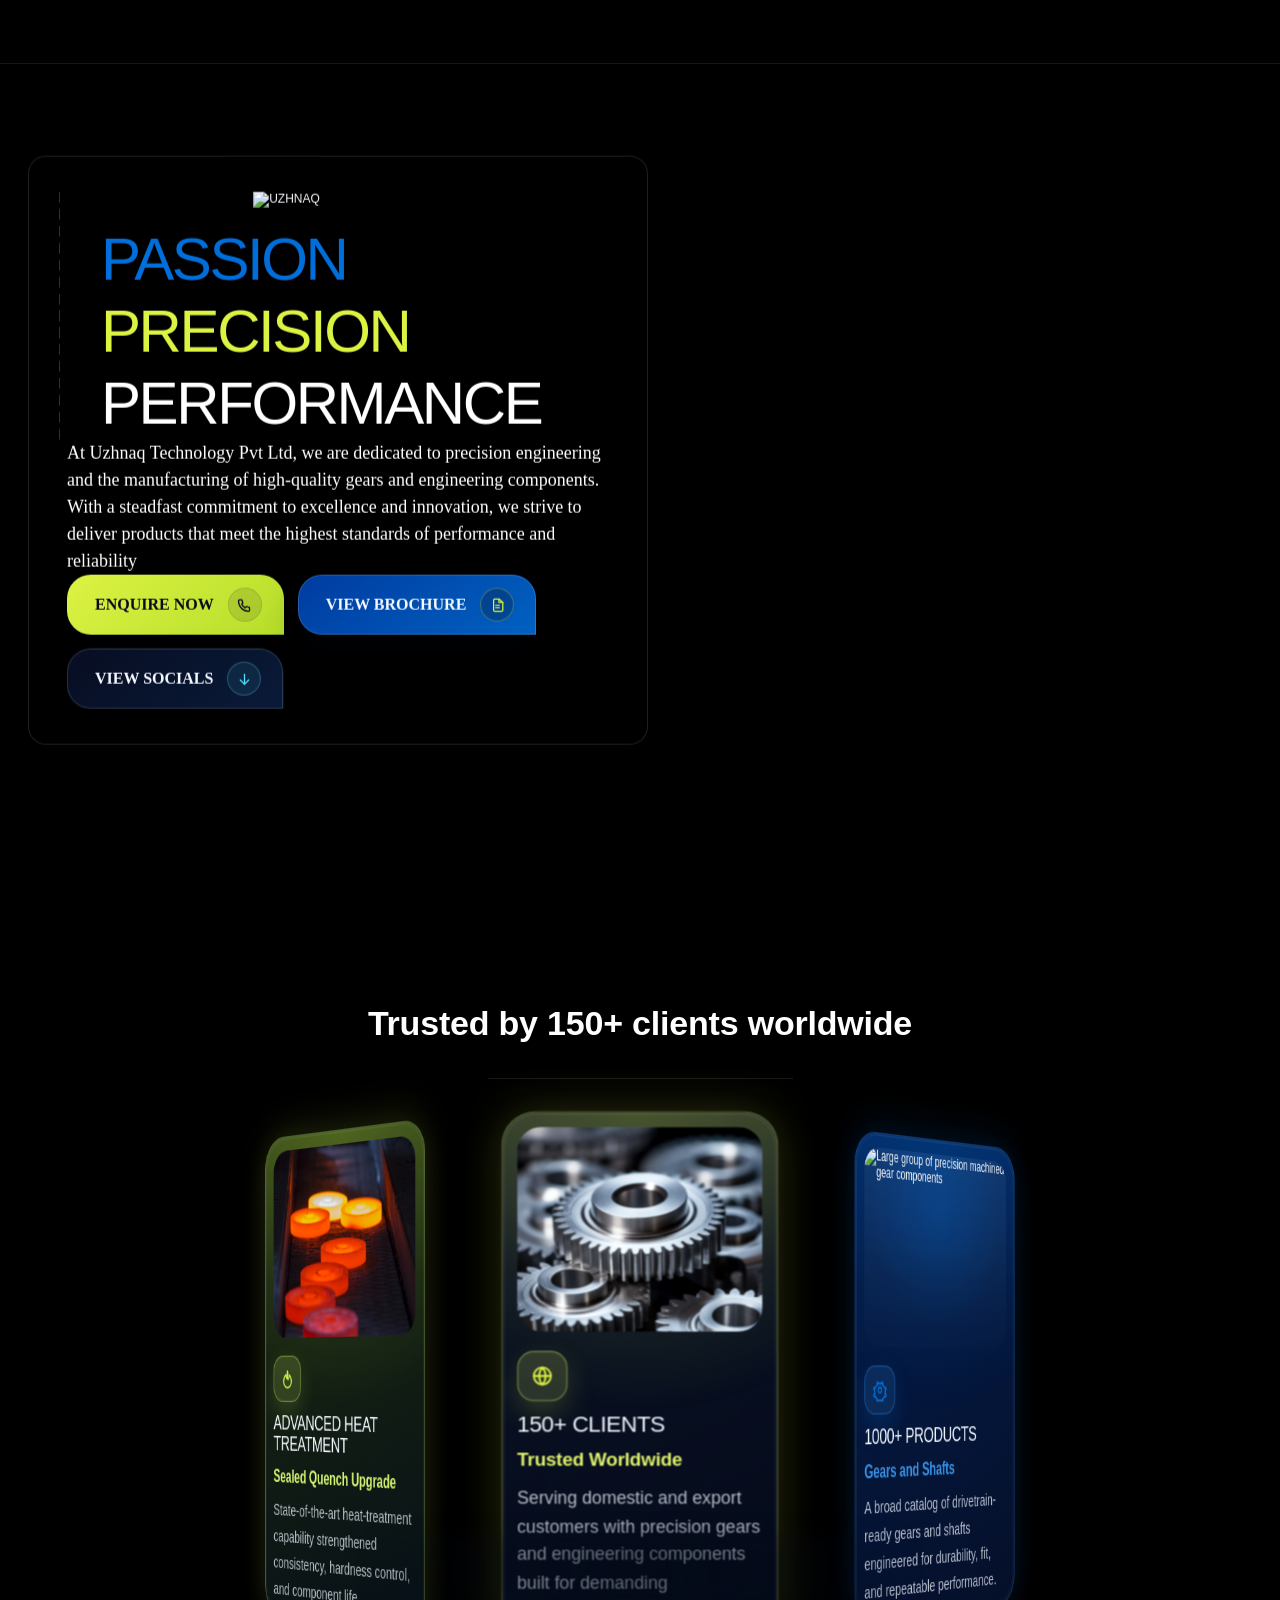
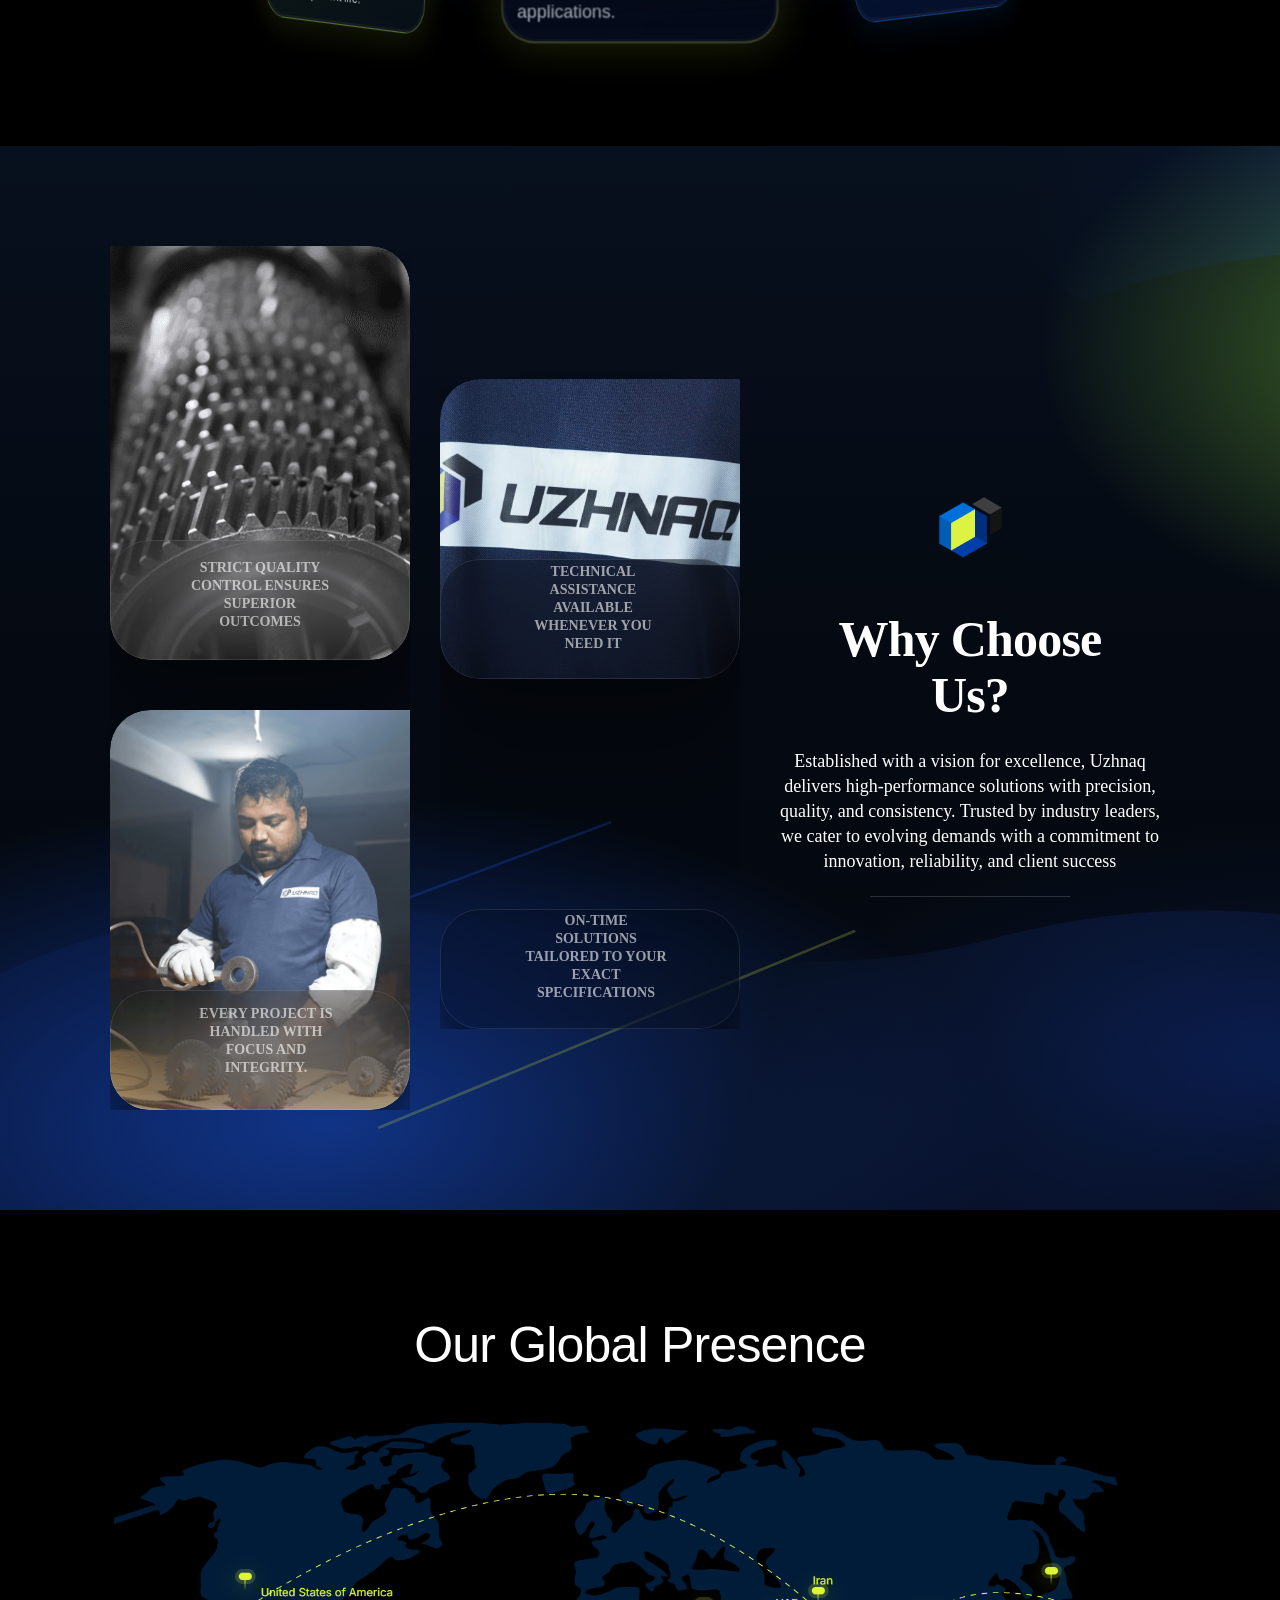
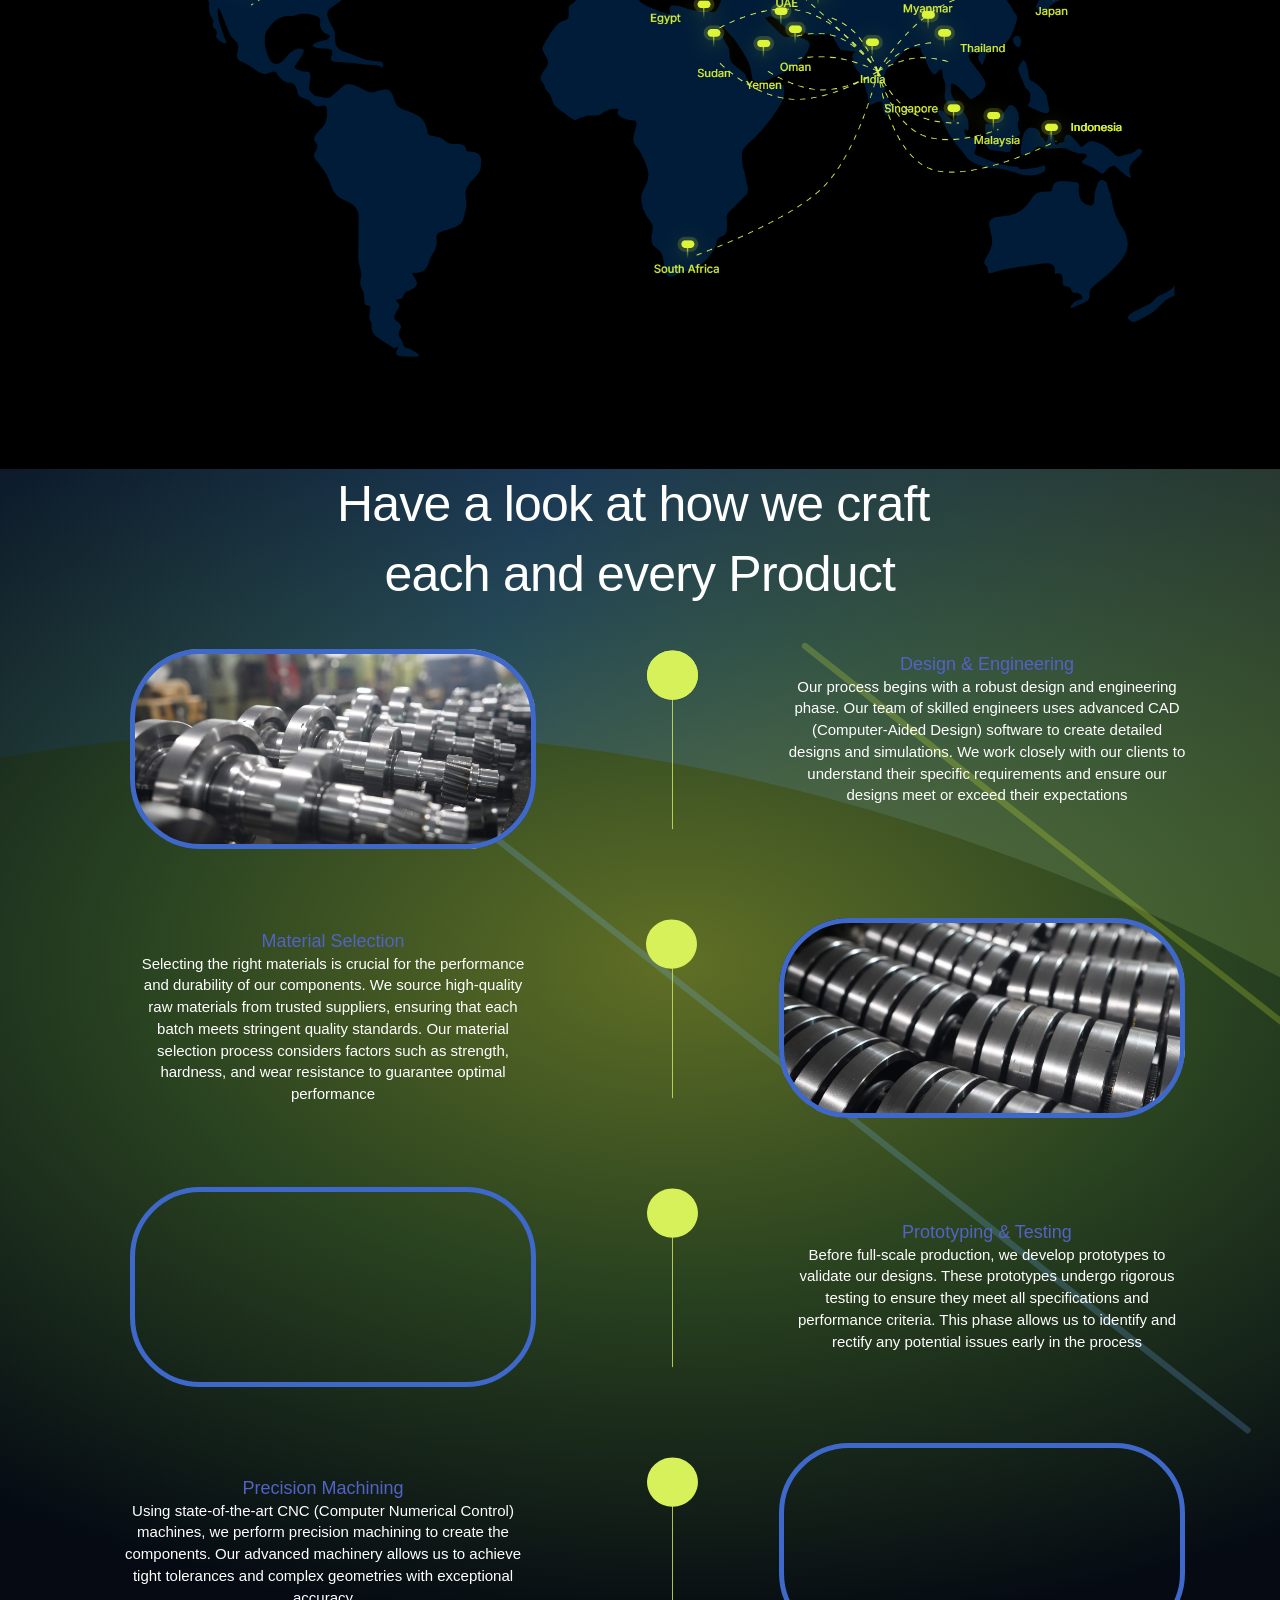
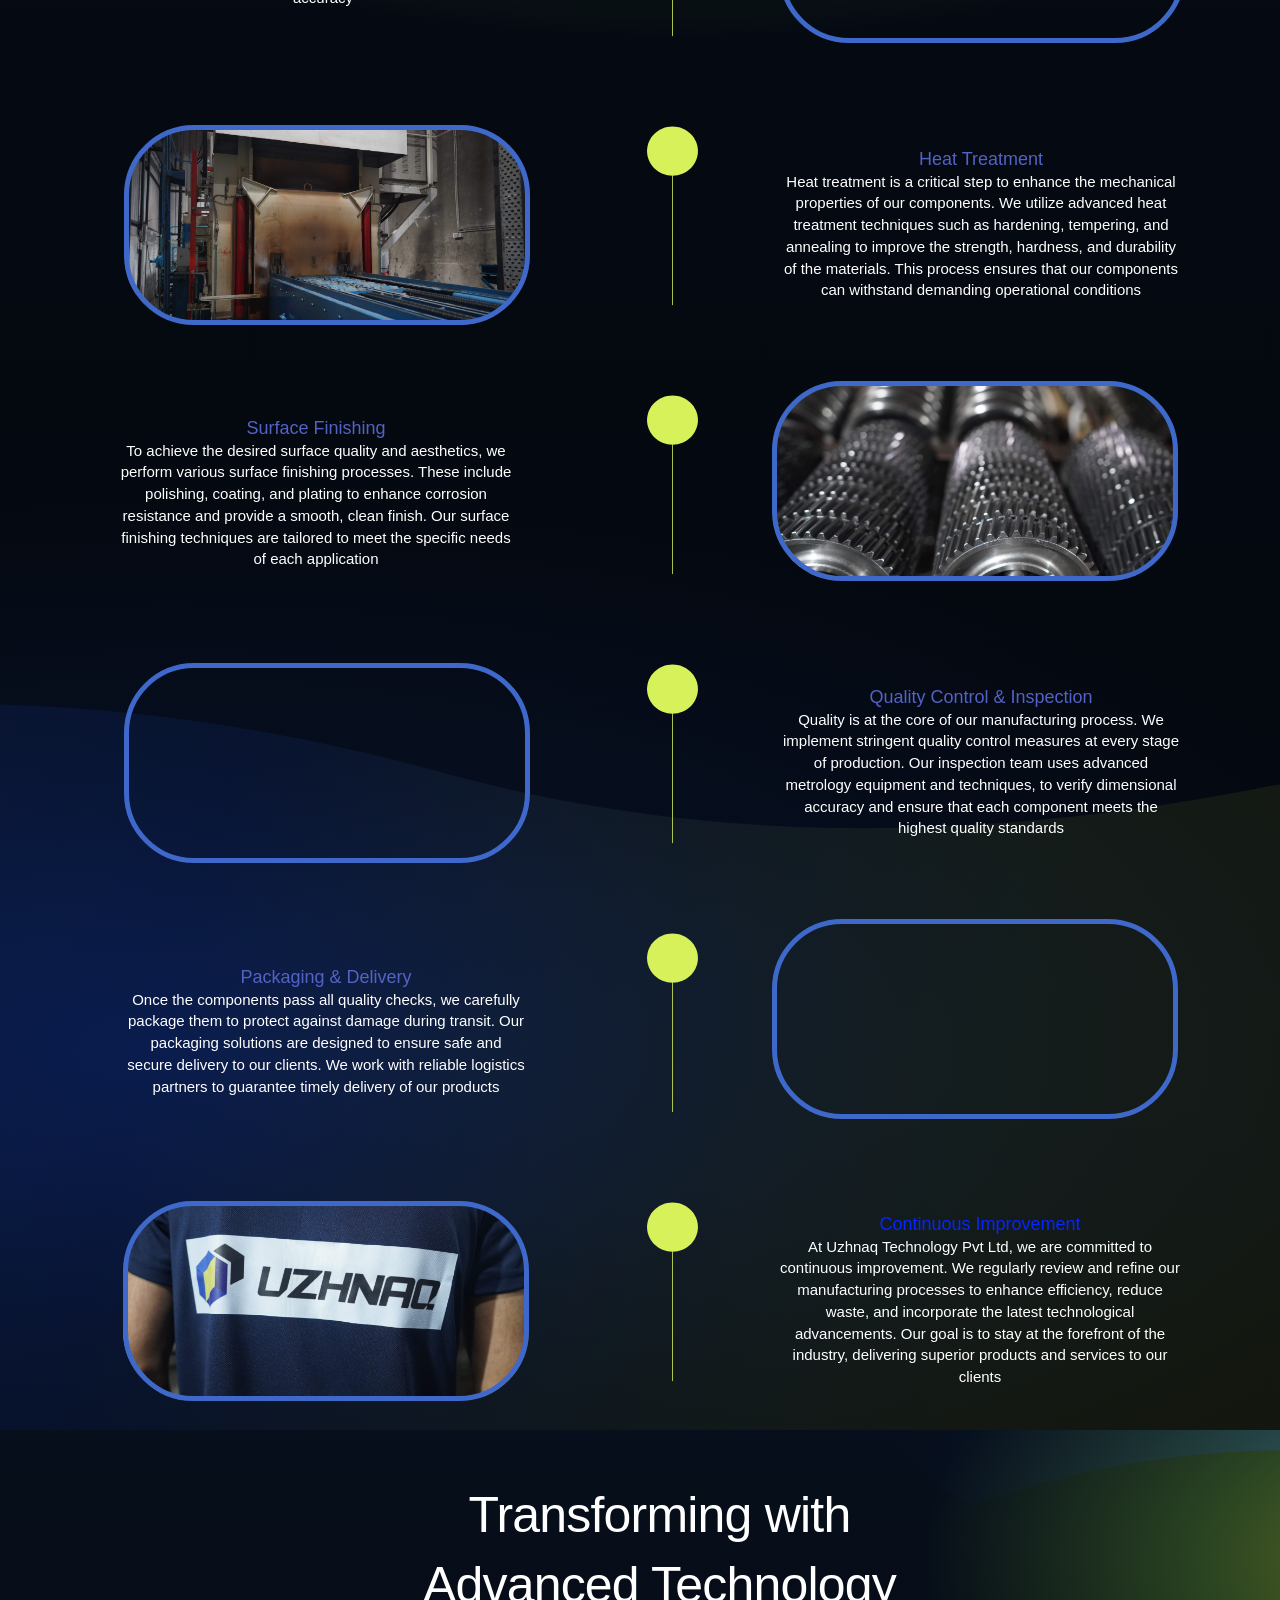
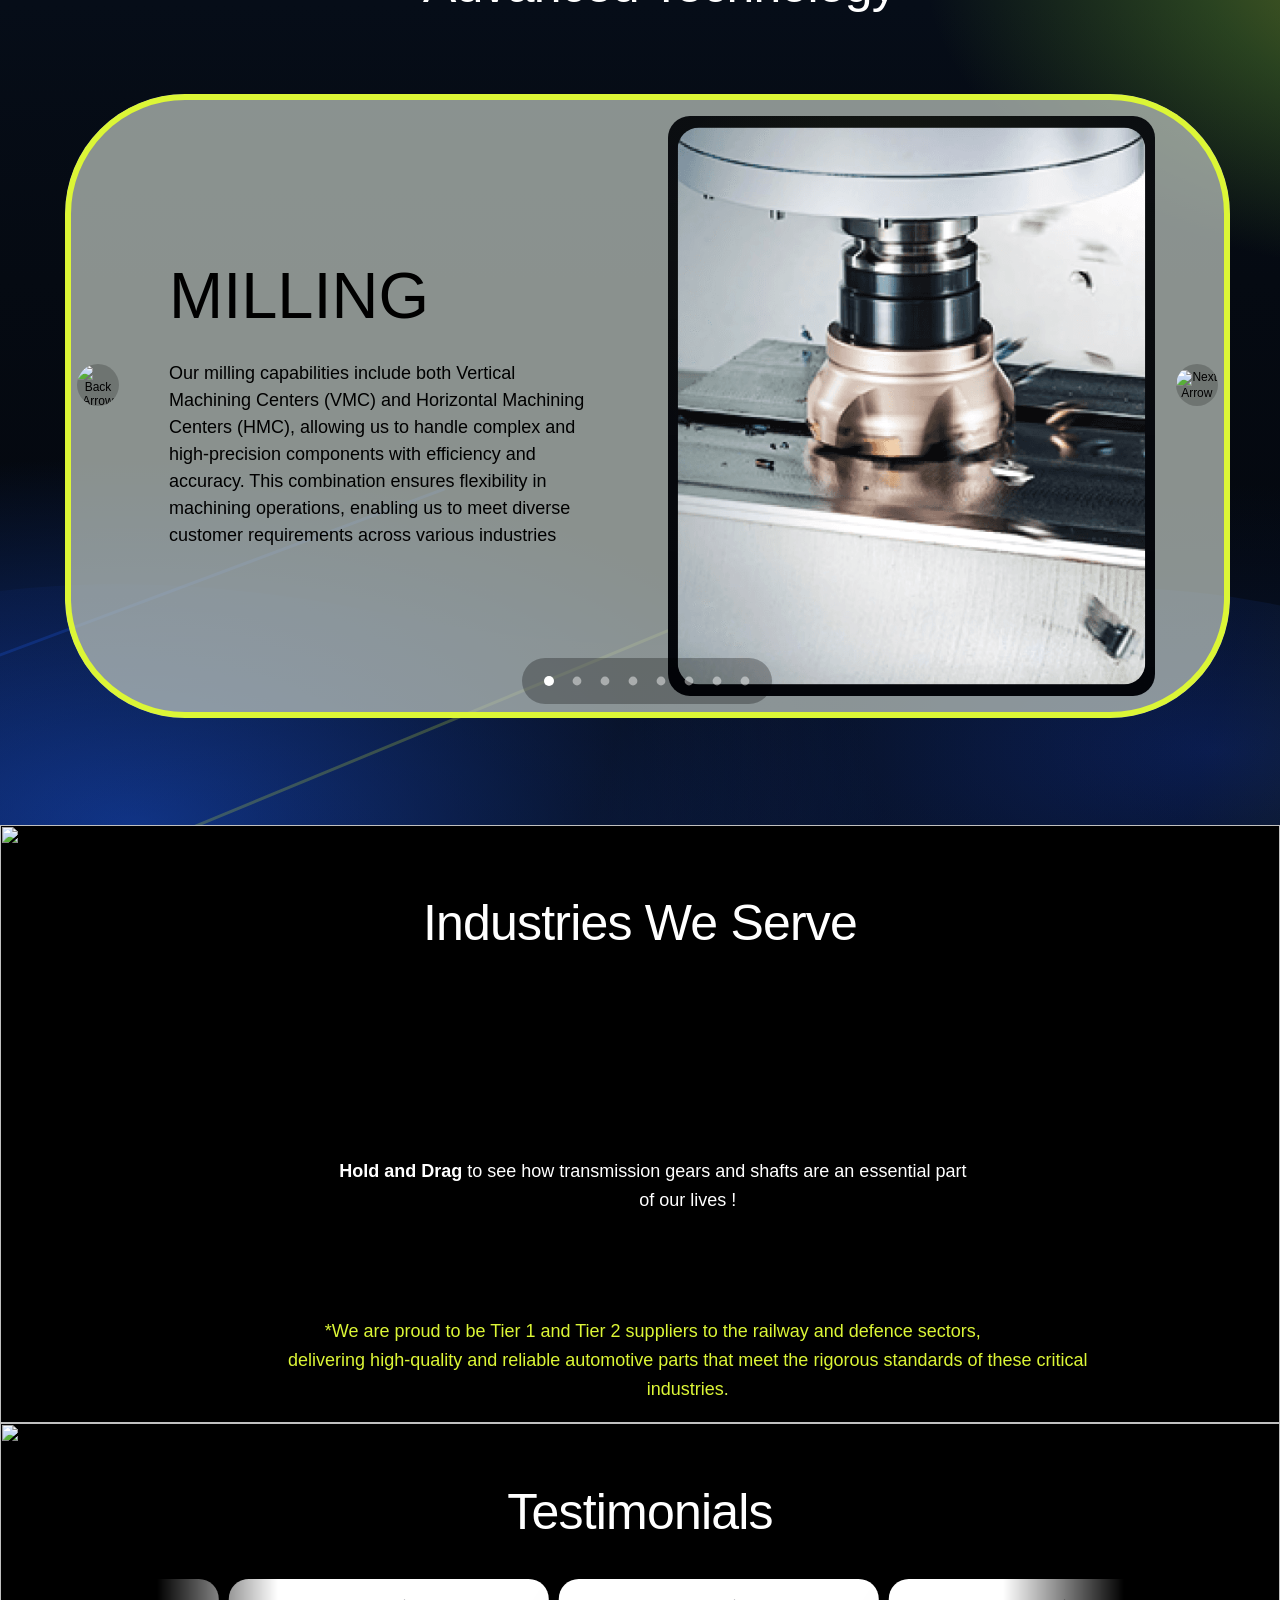
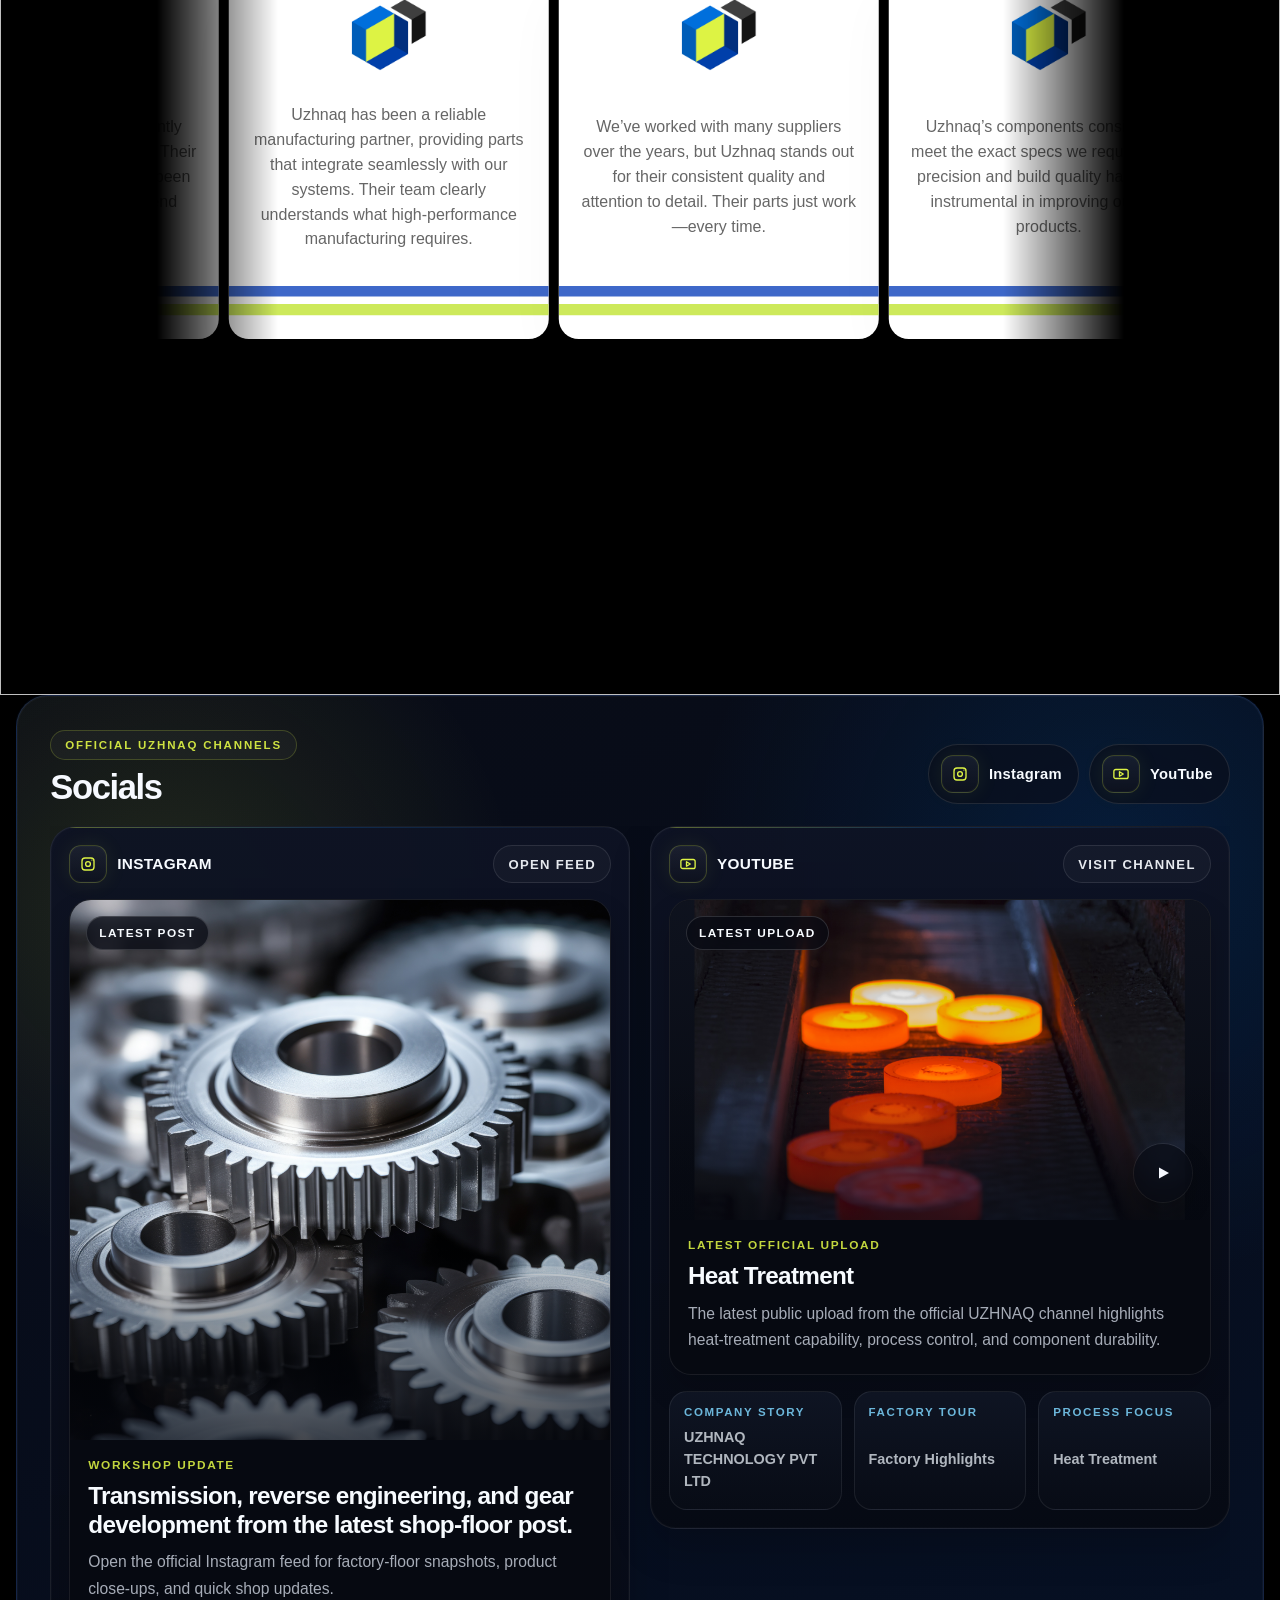
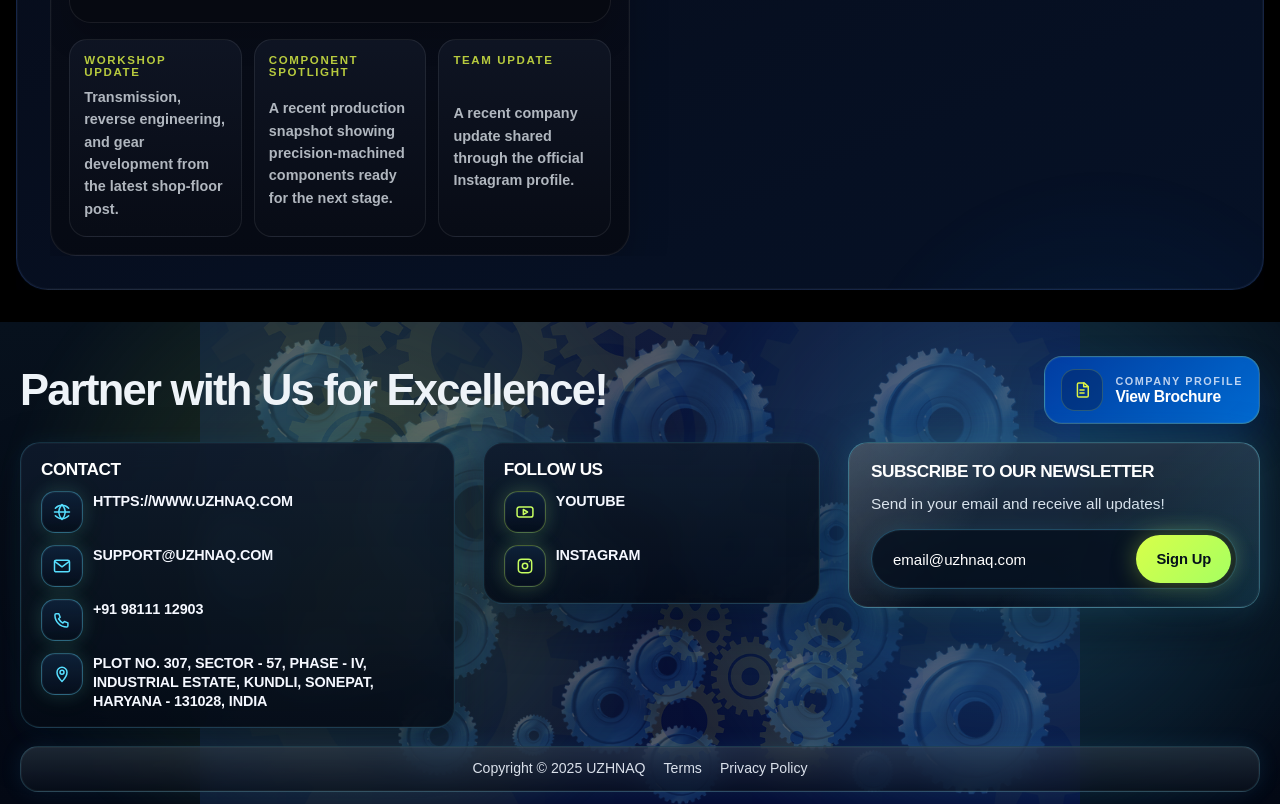
==== commit 258b588c: "asds" ====
--- a/index/index.html
+++ b/index/index.html
@@ -1,622 +1,16985 @@
 <!doctype html>
 <!-- Published Dec 15, 2025, 8:49 AM UTC -->
 <html lang="en" data-redirect-timezone="1">
+
 <head>
-    <meta charset="utf-8">
-    
-    
-    
-    <!-- Start of headStart -->
-    
-    <!-- End of headStart -->
-    <meta name="viewport" content="width=device-width">
-    <!-- Standalone index folder build -->
-    <meta name="generator" content="UZHNAQ Static Site">
-    <title>UZHNAQ TECHNOLOGY PVT LTD</title>
-    <meta name="description" content="Uzhnaq Technology Pvt Ltd is a leading ISO-certified manufacturer and exporter of high-precision gears and spare parts for heavy-duty, automotive, defense, agriculture and more.">
-    <link href="../assets/images/QgjrXmnKKKPFab85md2f3LEiCU.png" rel="icon" media="(prefers-color-scheme: light)">
-    <link href="../assets/images/QgjrXmnKKKPFab85md2f3LEiCU.png" rel="icon" media="(prefers-color-scheme: dark)">
-    <link rel="apple-touch-icon" href="../assets/images/QgjrXmnKKKPFab85md2f3LEiCU.png">
-    <!-- Open Graph / Facebook -->
-    <meta property="og:type" content="website">
-    <meta property="og:title" content="UZHNAQ TECHNOLOGY PVT LTD">
-    <meta property="og:description" content="Uzhnaq Technology Pvt Ltd is a leading ISO-certified manufacturer and exporter of high-precision gears and spare parts for heavy-duty, automotive, defense, agriculture and more.">
-    <meta property="og:image" content="../assets/images/tMha8tbf14jwpYwH99I1q3GI1Q8372.jpg">
-    <!-- Twitter -->
-    <meta name="twitter:card" content="summary_large_image">
-    <meta name="twitter:title" content="UZHNAQ TECHNOLOGY PVT LTD">
-    <meta name="twitter:description" content="Uzhnaq Technology Pvt Ltd is a leading ISO-certified manufacturer and exporter of high-precision gears and spare parts for heavy-duty, automotive, defense, agriculture and more.">
-    <meta name="twitter:image" content="../assets/images/tMha8tbf14jwpYwH99I1q3GI1Q8372.jpg">
-    
-    <style data-uzhnaq-font-css>/* cyrillic-ext */
-@font-face {
-  font-family: 'Manrope';
-  font-style: normal;
-  font-weight: 400;
-  font-display: swap;
-  src: url(https://fonts.gstatic.com/s/manrope/v20/xn7gYHE41ni1AdIRggqxSuXd.woff2) format('woff2');
-  unicode-range: U+0460-052F, U+1C80-1C8A, U+20B4, U+2DE0-2DFF, U+A640-A69F, U+FE2E-FE2F;
-}
-/* cyrillic */
-@font-face {
-  font-family: 'Manrope';
-  font-style: normal;
-  font-weight: 400;
-  font-display: swap;
-  src: url(https://fonts.gstatic.com/s/manrope/v20/xn7gYHE41ni1AdIRggOxSuXd.woff2) format('woff2');
-  unicode-range: U+0301, U+0400-045F, U+0490-0491, U+04B0-04B1, U+2116;
-}
-/* greek */
-@font-face {
-  font-family: 'Manrope';
-  font-style: normal;
-  font-weight: 400;
-  font-display: swap;
-  src: url(https://fonts.gstatic.com/s/manrope/v20/xn7gYHE41ni1AdIRggSxSuXd.woff2) format('woff2');
-  unicode-range: U+0370-0377, U+037A-037F, U+0384-038A, U+038C, U+038E-03A1, U+03A3-03FF;
-}
-/* vietnamese */
-@font-face {
-  font-family: 'Manrope';
-  font-style: normal;
-  font-weight: 400;
-  font-display: swap;
-  src: url(https://fonts.gstatic.com/s/manrope/v20/xn7gYHE41ni1AdIRggixSuXd.woff2) format('woff2');
-  unicode-range: U+0102-0103, U+0110-0111, U+0128-0129, U+0168-0169, U+01A0-01A1, U+01AF-01B0, U+0300-0301, U+0303-0304, U+0308-0309, U+0323, U+0329, U+1EA0-1EF9, U+20AB;
-}
-/* latin-ext */
-@font-face {
-  font-family: 'Manrope';
-  font-style: normal;
-  font-weight: 400;
-  font-display: swap;
-  src: url(https://fonts.gstatic.com/s/manrope/v20/xn7gYHE41ni1AdIRggmxSuXd.woff2) format('woff2');
-  unicode-range: U+0100-02BA, U+02BD-02C5, U+02C7-02CC, U+02CE-02D7, U+02DD-02FF, U+0304, U+0308, U+0329, U+1D00-1DBF, U+1E00-1E9F, U+1EF2-1EFF, U+2020, U+20A0-20AB, U+20AD-20C0, U+2113, U+2C60-2C7F, U+A720-A7FF;
-}
-/* latin */
-@font-face {
-  font-family: 'Manrope';
-  font-style: normal;
-  font-weight: 400;
-  font-display: swap;
-  src: url(https://fonts.gstatic.com/s/manrope/v20/xn7gYHE41ni1AdIRggexSg.woff2) format('woff2');
-  unicode-range: U+0000-00FF, U+0131, U+0152-0153, U+02BB-02BC, U+02C6, U+02DA, U+02DC, U+0304, U+0308, U+0329, U+2000-206F, U+20AC, U+2122, U+2191, U+2193, U+2212, U+2215, U+FEFF, U+FFFD;
-}
-/* cyrillic-ext */
-@font-face {
-  font-family: 'Manrope';
-  font-style: normal;
-  font-weight: 500;
-  font-display: swap;
-  src: url(https://fonts.gstatic.com/s/manrope/v20/xn7gYHE41ni1AdIRggqxSuXd.woff2) format('woff2');
-  unicode-range: U+0460-052F, U+1C80-1C8A, U+20B4, U+2DE0-2DFF, U+A640-A69F, U+FE2E-FE2F;
-}
-/* cyrillic */
-@font-face {
-  font-family: 'Manrope';
-  font-style: normal;
-  font-weight: 500;
-  font-display: swap;
-  src: url(https://fonts.gstatic.com/s/manrope/v20/xn7gYHE41ni1AdIRggOxSuXd.woff2) format('woff2');
-  unicode-range: U+0301, U+0400-045F, U+0490-0491, U+04B0-04B1, U+2116;
-}
-/* greek */
-@font-face {
-  font-family: 'Manrope';
-  font-style: normal;
-  font-weight: 500;
-  font-display: swap;
-  src: url(https://fonts.gstatic.com/s/manrope/v20/xn7gYHE41ni1AdIRggSxSuXd.woff2) format('woff2');
-  unicode-range: U+0370-0377, U+037A-037F, U+0384-038A, U+038C, U+038E-03A1, U+03A3-03FF;
-}
-/* vietnamese */
-@font-face {
-  font-family: 'Manrope';
-  font-style: normal;
-  font-weight: 500;
-  font-display: swap;
-  src: url(https://fonts.gstatic.com/s/manrope/v20/xn7gYHE41ni1AdIRggixSuXd.woff2) format('woff2');
-  unicode-range: U+0102-0103, U+0110-0111, U+0128-0129, U+0168-0169, U+01A0-01A1, U+01AF-01B0, U+0300-0301, U+0303-0304, U+0308-0309, U+0323, U+0329, U+1EA0-1EF9, U+20AB;
-}
-/* latin-ext */
-@font-face {
-  font-family: 'Manrope';
-  font-style: normal;
-  font-weight: 500;
-  font-display: swap;
-  src: url(https://fonts.gstatic.com/s/manrope/v20/xn7gYHE41ni1AdIRggmxSuXd.woff2) format('woff2');
-  unicode-range: U+0100-02BA, U+02BD-02C5, U+02C7-02CC, U+02CE-02D7, U+02DD-02FF, U+0304, U+0308, U+0329, U+1D00-1DBF, U+1E00-1E9F, U+1EF2-1EFF, U+2020, U+20A0-20AB, U+20AD-20C0, U+2113, U+2C60-2C7F, U+A720-A7FF;
-}
-/* latin */
-@font-face {
-  font-family: 'Manrope';
-  font-style: normal;
-  font-weight: 500;
-  font-display: swap;
-  src: url(https://fonts.gstatic.com/s/manrope/v20/xn7gYHE41ni1AdIRggexSg.woff2) format('woff2');
-  unicode-range: U+0000-00FF, U+0131, U+0152-0153, U+02BB-02BC, U+02C6, U+02DA, U+02DC, U+0304, U+0308, U+0329, U+2000-206F, U+20AC, U+2122, U+2191, U+2193, U+2212, U+2215, U+FEFF, U+FFFD;
-}
-/* cyrillic-ext */
-@font-face {
-  font-family: 'Manrope';
-  font-style: normal;
-  font-weight: 600;
-  font-display: swap;
-  src: url(https://fonts.gstatic.com/s/manrope/v20/xn7gYHE41ni1AdIRggqxSuXd.woff2) format('woff2');
-  unicode-range: U+0460-052F, U+1C80-1C8A, U+20B4, U+2DE0-2DFF, U+A640-A69F, U+FE2E-FE2F;
-}
-/* cyrillic */
-@font-face {
-  font-family: 'Manrope';
-  font-style: normal;
-  font-weight: 600;
-  font-display: swap;
-  src: url(https://fonts.gstatic.com/s/manrope/v20/xn7gYHE41ni1AdIRggOxSuXd.woff2) format('woff2');
-  unicode-range: U+0301, U+0400-045F, U+0490-0491, U+04B0-04B1, U+2116;
-}
-/* greek */
-@font-face {
-  font-family: 'Manrope';
-  font-style: normal;
-  font-weight: 600;
-  font-display: swap;
-  src: url(https://fonts.gstatic.com/s/manrope/v20/xn7gYHE41ni1AdIRggSxSuXd.woff2) format('woff2');
-  unicode-range: U+0370-0377, U+037A-037F, U+0384-038A, U+038C, U+038E-03A1, U+03A3-03FF;
-}
-/* vietnamese */
-@font-face {
-  font-family: 'Manrope';
-  font-style: normal;
-  font-weight: 600;
-  font-display: swap;
-  src: url(https://fonts.gstatic.com/s/manrope/v20/xn7gYHE41ni1AdIRggixSuXd.woff2) format('woff2');
-  unicode-range: U+0102-0103, U+0110-0111, U+0128-0129, U+0168-0169, U+01A0-01A1, U+01AF-01B0, U+0300-0301, U+0303-0304, U+0308-0309, U+0323, U+0329, U+1EA0-1EF9, U+20AB;
-}
-/* latin-ext */
-@font-face {
-  font-family: 'Manrope';
-  font-style: normal;
-  font-weight: 600;
-  font-display: swap;
-  src: url(https://fonts.gstatic.com/s/manrope/v20/xn7gYHE41ni1AdIRggmxSuXd.woff2) format('woff2');
-  unicode-range: U+0100-02BA, U+02BD-02C5, U+02C7-02CC, U+02CE-02D7, U+02DD-02FF, U+0304, U+0308, U+0329, U+1D00-1DBF, U+1E00-1E9F, U+1EF2-1EFF, U+2020, U+20A0-20AB, U+20AD-20C0, U+2113, U+2C60-2C7F, U+A720-A7FF;
-}
-/* latin */
-@font-face {
-  font-family: 'Manrope';
-  font-style: normal;
-  font-weight: 600;
-  font-display: swap;
-  src: url(https://fonts.gstatic.com/s/manrope/v20/xn7gYHE41ni1AdIRggexSg.woff2) format('woff2');
-  unicode-range: U+0000-00FF, U+0131, U+0152-0153, U+02BB-02BC, U+02C6, U+02DA, U+02DC, U+0304, U+0308, U+0329, U+2000-206F, U+20AC, U+2122, U+2191, U+2193, U+2212, U+2215, U+FEFF, U+FFFD;
-}
-/* cyrillic-ext */
-@font-face {
-  font-family: 'Manrope';
-  font-style: normal;
-  font-weight: 700;
-  font-display: swap;
-  src: url(https://fonts.gstatic.com/s/manrope/v20/xn7gYHE41ni1AdIRggqxSuXd.woff2) format('woff2');
-  unicode-range: U+0460-052F, U+1C80-1C8A, U+20B4, U+2DE0-2DFF, U+A640-A69F, U+FE2E-FE2F;
-}
-/* cyrillic */
-@font-face {
-  font-family: 'Manrope';
-  font-style: normal;
-  font-weight: 700;
-  font-display: swap;
-  src: url(https://fonts.gstatic.com/s/manrope/v20/xn7gYHE41ni1AdIRggOxSuXd.woff2) format('woff2');
-  unicode-range: U+0301, U+0400-045F, U+0490-0491, U+04B0-04B1, U+2116;
-}
-/* greek */
-@font-face {
-  font-family: 'Manrope';
-  font-style: normal;
-  font-weight: 700;
-  font-display: swap;
-  src: url(https://fonts.gstatic.com/s/manrope/v20/xn7gYHE41ni1AdIRggSxSuXd.woff2) format('woff2');
-  unicode-range: U+0370-0377, U+037A-037F, U+0384-038A, U+038C, U+038E-03A1, U+03A3-03FF;
-}
-/* vietnamese */
-@font-face {
-  font-family: 'Manrope';
-  font-style: normal;
-  font-weight: 700;
-  font-display: swap;
-  src: url(https://fonts.gstatic.com/s/manrope/v20/xn7gYHE41ni1AdIRggixSuXd.woff2) format('woff2');
-  unicode-range: U+0102-0103, U+0110-0111, U+0128-0129, U+0168-0169, U+01A0-01A1, U+01AF-01B0, U+0300-0301, U+0303-0304, U+0308-0309, U+0323, U+0329, U+1EA0-1EF9, U+20AB;
-}
-/* latin-ext */
-@font-face {
-  font-family: 'Manrope';
-  font-style: normal;
-  font-weight: 700;
-  font-display: swap;
-  src: url(https://fonts.gstatic.com/s/manrope/v20/xn7gYHE41ni1AdIRggmxSuXd.woff2) format('woff2');
-  unicode-range: U+0100-02BA, U+02BD-02C5, U+02C7-02CC, U+02CE-02D7, U+02DD-02FF, U+0304, U+0308, U+0329, U+1D00-1DBF, U+1E00-1E9F, U+1EF2-1EFF, U+2020, U+20A0-20AB, U+20AD-20C0, U+2113, U+2C60-2C7F, U+A720-A7FF;
-}
-/* latin */
-@font-face {
-  font-family: 'Manrope';
-  font-style: normal;
-  font-weight: 700;
-  font-display: swap;
-  src: url(https://fonts.gstatic.com/s/manrope/v20/xn7gYHE41ni1AdIRggexSg.woff2) format('woff2');
-  unicode-range: U+0000-00FF, U+0131, U+0152-0153, U+02BB-02BC, U+02C6, U+02DA, U+02DC, U+0304, U+0308, U+0329, U+2000-206F, U+20AC, U+2122, U+2191, U+2193, U+2212, U+2215, U+FEFF, U+FFFD;
-}
-/* cyrillic-ext */
-@font-face {
-  font-family: 'Manrope';
-  font-style: normal;
-  font-weight: 800;
-  font-display: swap;
-  src: url(https://fonts.gstatic.com/s/manrope/v20/xn7gYHE41ni1AdIRggqxSuXd.woff2) format('woff2');
-  unicode-range: U+0460-052F, U+1C80-1C8A, U+20B4, U+2DE0-2DFF, U+A640-A69F, U+FE2E-FE2F;
-}
-/* cyrillic */
-@font-face {
-  font-family: 'Manrope';
-  font-style: normal;
-  font-weight: 800;
-  font-display: swap;
-  src: url(https://fonts.gstatic.com/s/manrope/v20/xn7gYHE41ni1AdIRggOxSuXd.woff2) format('woff2');
-  unicode-range: U+0301, U+0400-045F, U+0490-0491, U+04B0-04B1, U+2116;
-}
-/* greek */
-@font-face {
-  font-family: 'Manrope';
-  font-style: normal;
-  font-weight: 800;
-  font-display: swap;
-  src: url(https://fonts.gstatic.com/s/manrope/v20/xn7gYHE41ni1AdIRggSxSuXd.woff2) format('woff2');
-  unicode-range: U+0370-0377, U+037A-037F, U+0384-038A, U+038C, U+038E-03A1, U+03A3-03FF;
-}
-/* vietnamese */
-@font-face {
-  font-family: 'Manrope';
-  font-style: normal;
-  font-weight: 800;
-  font-display: swap;
-  src: url(https://fonts.gstatic.com/s/manrope/v20/xn7gYHE41ni1AdIRggixSuXd.woff2) format('woff2');
-  unicode-range: U+0102-0103, U+0110-0111, U+0128-0129, U+0168-0169, U+01A0-01A1, U+01AF-01B0, U+0300-0301, U+0303-0304, U+0308-0309, U+0323, U+0329, U+1EA0-1EF9, U+20AB;
-}
-/* latin-ext */
-@font-face {
-  font-family: 'Manrope';
-  font-style: normal;
-  font-weight: 800;
-  font-display: swap;
-  src: url(https://fonts.gstatic.com/s/manrope/v20/xn7gYHE41ni1AdIRggmxSuXd.woff2) format('woff2');
-  unicode-range: U+0100-02BA, U+02BD-02C5, U+02C7-02CC, U+02CE-02D7, U+02DD-02FF, U+0304, U+0308, U+0329, U+1D00-1DBF, U+1E00-1E9F, U+1EF2-1EFF, U+2020, U+20A0-20AB, U+20AD-20C0, U+2113, U+2C60-2C7F, U+A720-A7FF;
-}
-/* latin */
-@font-face {
-  font-family: 'Manrope';
-  font-style: normal;
-  font-weight: 800;
-  font-display: swap;
-  src: url(https://fonts.gstatic.com/s/manrope/v20/xn7gYHE41ni1AdIRggexSg.woff2) format('woff2');
-  unicode-range: U+0000-00FF, U+0131, U+0152-0153, U+02BB-02BC, U+02C6, U+02DA, U+02DC, U+0304, U+0308, U+0329, U+2000-206F, U+20AC, U+2122, U+2191, U+2193, U+2212, U+2215, U+FEFF, U+FFFD;
-}
-/* latin */
-@font-face {
-  font-family: 'Marko One';
-  font-style: normal;
-  font-weight: 400;
-  font-display: swap;
-  src: url(https://fonts.gstatic.com/s/markoone/v24/9Btq3DFG0cnVM5lw1haqLZ8e.woff2) format('woff2');
-  unicode-range: U+0000-00FF, U+0131, U+0152-0153, U+02BB-02BC, U+02C6, U+02DA, U+02DC, U+0304, U+0308, U+0329, U+2000-206F, U+20AC, U+2122, U+2191, U+2193, U+2212, U+2215, U+FEFF, U+FFFD;
-}
-
-@font-face { font-family: "TT Firs Neue Trl Bold"; src: url("https://fra\00006derusercontent.com/assets/01cSEUMqQd1e074xtqfWpBtDM4.woff2"); font-display: swap; font-style: normal; font-weight: 700 }
-@font-face { font-family: "TT Firs Neue Trl Bold"; src: url("https://fra\00006derusercontent.com/assets/01cSEUMqQd1e074xtqfWpBtDM4.woff2"); font-display: swap }
-@font-face { font-family: "Inter"; src: url("https://fra\00006derusercontent.com/assets/5vvr9Vy74if2I6bQbJvbw7SY1pQ.woff2"); font-display: swap; font-style: normal; font-weight: 400; unicode-range: U+0460-052F, U+1C80-1C88, U+20B4, U+2DE0-2DFF, U+A640-A69F, U+FE2E-FE2F }
-@font-face { font-family: "Inter"; src: url("https://fra\00006derusercontent.com/assets/EOr0mi4hNtlgWNn9if640EZzXCo.woff2"); font-display: swap; font-style: normal; font-weight: 400; unicode-range: U+0301, U+0400-045F, U+0490-0491, U+04B0-04B1, U+2116 }
-@font-face { font-family: "Inter"; src: url("https://fra\00006derusercontent.com/assets/Y9k9QrlZAqio88Klkmbd8VoMQc.woff2"); font-display: swap; font-style: normal; font-weight: 400; unicode-range: U+1F00-1FFF }
-@font-face { font-family: "Inter"; src: url("https://fra\00006derusercontent.com/assets/OYrD2tBIBPvoJXiIHnLoOXnY9M.woff2"); font-display: swap; font-style: normal; font-weight: 400; unicode-range: U+0370-03FF }
-@font-face { font-family: "Inter"; src: url("https://fra\00006derusercontent.com/assets/JeYwfuaPfZHQhEG8U5gtPDZ7WQ.woff2"); font-display: swap; font-style: normal; font-weight: 400; unicode-range: U+0100-024F, U+0259, U+1E00-1EFF, U+2020, U+20A0-20AB, U+20AD-20CF, U+2113, U+2C60-2C7F, U+A720-A7FF }
-@font-face { font-family: "Inter"; src: url("https://fra\00006derusercontent.com/assets/GrgcKwrN6d3Uz8EwcLHZxwEfC4.woff2"); font-display: swap; font-style: normal; font-weight: 400; unicode-range: U+0000-00FF, U+0131, U+0152-0153, U+02BB-02BC, U+02C6, U+02DA, U+02DC, U+2000-206F, U+2070, U+2074-207E, U+2080-208E, U+20AC, U+2122, U+2191, U+2193, U+2212, U+2215, U+FEFF, U+FFFD }
-@font-face { font-family: "Inter"; src: url("https://fra\00006derusercontent.com/assets/b6Y37FthZeALduNqHicBT6FutY.woff2"); font-display: swap; font-style: normal; font-weight: 400; unicode-range: U+0102-0103, U+0110-0111, U+0128-0129, U+0168-0169, U+01A0-01A1, U+01AF-01B0, U+1EA0-1EF9, U+20AB }
-@font-face { font-family: "Inter"; src: url("https://fra\00006derusercontent.com/assets/5A3Ce6C9YYmCjpQx9M4inSaKU.woff2"); font-display: swap; font-style: normal; font-weight: 500; unicode-range: U+0460-052F, U+1C80-1C88, U+20B4, U+2DE0-2DFF, U+A640-A69F, U+FE2E-FE2F }
-@font-face { font-family: "Inter"; src: url("https://fra\00006derusercontent.com/assets/Qx95Xyt0Ka3SGhinnbXIGpEIyP4.woff2"); font-display: swap; font-style: normal; font-weight: 500; unicode-range: U+0301, U+0400-045F, U+0490-0491, U+04B0-04B1, U+2116 }
-@font-face { font-family: "Inter"; src: url("https://fra\00006derusercontent.com/assets/6mJuEAguuIuMog10gGvH5d3cl8.woff2"); font-display: swap; font-style: normal; font-weight: 500; unicode-range: U+1F00-1FFF }
-@font-face { font-family: "Inter"; src: url("https://fra\00006derusercontent.com/assets/xYYWaj7wCU5zSQH0eXvSaS19wo.woff2"); font-display: swap; font-style: normal; font-weight: 500; unicode-range: U+0370-03FF }
-@font-face { font-family: "Inter"; src: url("https://fra\00006derusercontent.com/assets/otTaNuNpVK4RbdlT7zDDdKvQBA.woff2"); font-display: swap; font-style: normal; font-weight: 500; unicode-range: U+0100-024F, U+0259, U+1E00-1EFF, U+2020, U+20A0-20AB, U+20AD-20CF, U+2113, U+2C60-2C7F, U+A720-A7FF }
-@font-face { font-family: "Inter"; src: url("https://fra\00006derusercontent.com/assets/d3tHnaQIAeqiE5hGcRw4mmgWYU.woff2"); font-display: swap; font-style: normal; font-weight: 500; unicode-range: U+0000-00FF, U+0131, U+0152-0153, U+02BB-02BC, U+02C6, U+02DA, U+02DC, U+2000-206F, U+2074, U+20AC, U+2122, U+2191, U+2193, U+2212, U+2215, U+FEFF, U+FFFD }
-@font-face { font-family: "Inter"; src: url("https://fra\00006derusercontent.com/assets/DolVirEGb34pEXEp8t8FQBSK4.woff2"); font-display: swap; font-style: normal; font-weight: 500; unicode-range: U+0102-0103, U+0110-0111, U+0128-0129, U+0168-0169, U+01A0-01A1, U+01AF-01B0, U+1EA0-1EF9, U+20AB }
-@font-face { font-family: "Inter"; src: url("https://fra\00006derusercontent.com/assets/NXxvFRoY5LDh3yCm7MEP2jqYk.woff2"); font-style: normal; font-weight: 100; unicode-range: U+0460-052F, U+1C80-1C88, U+20B4, U+2DE0-2DFF, U+A640-A69F, U+FE2E-FE2F }
-@font-face { font-family: "Inter"; src: url("https://fra\00006derusercontent.com/assets/5CcgcVyoWSqO1THBiISd6oCog.woff2"); font-style: normal; font-weight: 100; unicode-range: U+0301, U+0400-045F, U+0490-0491, U+04B0-04B1, U+2116 }
-@font-face { font-family: "Inter"; src: url("https://fra\00006derusercontent.com/assets/MF544SVCvk3yNpLIz3pwDXFZPKM.woff2"); font-style: normal; font-weight: 100; unicode-range: U+1F00-1FFF }
-@font-face { font-family: "Inter"; src: url("https://fra\00006derusercontent.com/assets/TNtxudDBkAm2RXdtU3rvTBwoM.woff2"); font-style: normal; font-weight: 100; unicode-range: U+0370-03FF }
-@font-face { font-family: "Inter"; src: url("https://fra\00006derusercontent.com/assets/fIabp4VN5z7iJ3lNOz9qfNeQHc.woff2"); font-style: normal; font-weight: 100; unicode-range: U+0100-024F, U+0259, U+1E00-1EFF, U+2020, U+20A0-20AB, U+20AD-20CF, U+2113, U+2C60-2C7F, U+A720-A7FF }
-@font-face { font-family: "Inter"; src: url("https://fra\00006derusercontent.com/assets/8kSLqTnVCEtjx0nu8PxTD4Nh5UU.woff2"); font-style: normal; font-weight: 100; unicode-range: U+0000-00FF, U+0131, U+0152-0153, U+02BB-02BC, U+02C6, U+02DA, U+02DC, U+2000-206F, U+2070, U+2074-207E, U+2080-208E, U+20AC, U+2122, U+2191, U+2193, U+2212, U+2215, U+FEFF, U+FFFD }
-@font-face { font-family: "Inter"; src: url("https://fra\00006derusercontent.com/assets/9iRSYClnXA0RMygyIn6yjjWXJw.woff2"); font-style: normal; font-weight: 100; unicode-range: U+0102-0103, U+0110-0111, U+0128-0129, U+0168-0169, U+01A0-01A1, U+01AF-01B0, U+1EA0-1EF9, U+20AB }
-@font-face { font-family: "Inter"; src: url("https://fra\00006derusercontent.com/assets/MVhJhYeDWxeyqT939zMNyw9p8.woff2"); font-style: normal; font-weight: 200; unicode-range: U+0460-052F, U+1C80-1C88, U+20B4, U+2DE0-2DFF, U+A640-A69F, U+FE2E-FE2F }
-@font-face { font-family: "Inter"; src: url("https://fra\00006derusercontent.com/assets/WXQXYfAQJIi2pCJACAfWWXfIDqI.woff2"); font-style: normal; font-weight: 200; unicode-range: U+0301, U+0400-045F, U+0490-0491, U+04B0-04B1, U+2116 }
-@font-face { font-family: "Inter"; src: url("https://fra\00006derusercontent.com/assets/RJeJJARdrtNUtic58kOz7hIgBuE.woff2"); font-style: normal; font-weight: 200; unicode-range: U+1F00-1FFF }
-@font-face { font-family: "Inter"; src: url("https://fra\00006derusercontent.com/assets/4hBRAuM02i3fsxYDzyNvt5Az2so.woff2"); font-style: normal; font-weight: 200; unicode-range: U+0370-03FF }
-@font-face { font-family: "Inter"; src: url("https://fra\00006derusercontent.com/assets/fz1JbBffNGgK7BNUI1mmbFBlgA8.woff2"); font-style: normal; font-weight: 200; unicode-range: U+0100-024F, U+0259, U+1E00-1EFF, U+2020, U+20A0-20AB, U+20AD-20CF, U+2113, U+2C60-2C7F, U+A720-A7FF }
-@font-face { font-family: "Inter"; src: url("https://fra\00006derusercontent.com/assets/Z4sGWU2OKBoXPWulb5P25vULA.woff2"); font-style: normal; font-weight: 200; unicode-range: U+0000-00FF, U+0131, U+0152-0153, U+02BB-02BC, U+02C6, U+02DA, U+02DC, U+2000-206F, U+2070, U+2074-207E, U+2080-208E, U+20AC, U+2122, U+2191, U+2193, U+2212, U+2215, U+FEFF, U+FFFD }
-@font-face { font-family: "Inter"; src: url("https://fra\00006derusercontent.com/assets/eIZyQwIlHYR0mnMSneEDMtqBPgw.woff2"); font-style: normal; font-weight: 200; unicode-range: U+0102-0103, U+0110-0111, U+0128-0129, U+0168-0169, U+01A0-01A1, U+01AF-01B0, U+1EA0-1EF9, U+20AB }
-@font-face { font-family: "Inter"; src: url("https://fra\00006derusercontent.com/assets/BkDpl4ghaqvMi1btKFyG2tdbec.woff2"); font-display: swap; font-style: normal; font-weight: 300; unicode-range: U+0460-052F, U+1C80-1C88, U+20B4, U+2DE0-2DFF, U+A640-A69F, U+FE2E-FE2F }
-@font-face { font-family: "Inter"; src: url("https://fra\00006derusercontent.com/assets/zAMK70AQRFSShJgUiaR5IiIhgzk.woff2"); font-display: swap; font-style: normal; font-weight: 300; unicode-range: U+0301, U+0400-045F, U+0490-0491, U+04B0-04B1, U+2116 }
-@font-face { font-family: "Inter"; src: url("https://fra\00006derusercontent.com/assets/IETjvc5qzUaRoaruDpPSwCUM8.woff2"); font-display: swap; font-style: normal; font-weight: 300; unicode-range: U+1F00-1FFF }
-@font-face { font-family: "Inter"; src: url("https://fra\00006derusercontent.com/assets/oLCoaT3ioA0fHdJnWR9W6k7NY.woff2"); font-display: swap; font-style: normal; font-weight: 300; unicode-range: U+0370-03FF }
-@font-face { font-family: "Inter"; src: url("https://fra\00006derusercontent.com/assets/Sj0PCHQSBjFmEp6NBWg6FNaKc.woff2"); font-display: swap; font-style: normal; font-weight: 300; unicode-range: U+0100-024F, U+0259, U+1E00-1EFF, U+2020, U+20A0-20AB, U+20AD-20CF, U+2113, U+2C60-2C7F, U+A720-A7FF }
-@font-face { font-family: "Inter"; src: url("https://fra\00006derusercontent.com/assets/aqiiD4LUKkKzXdjGL5UzHq8bo5w.woff2"); font-display: swap; font-style: normal; font-weight: 300; unicode-range: U+0000-00FF, U+0131, U+0152-0153, U+02BB-02BC, U+02C6, U+02DA, U+02DC, U+2000-206F, U+2070, U+2074-207E, U+2080-208E, U+20AC, U+2122, U+2191, U+2193, U+2212, U+2215, U+FEFF, U+FFFD }
-@font-face { font-family: "Inter"; src: url("https://fra\00006derusercontent.com/assets/H4TfENUY1rh8R9UaSD6vngjJP3M.woff2"); font-display: swap; font-style: normal; font-weight: 300; unicode-range: U+0102-0103, U+0110-0111, U+0128-0129, U+0168-0169, U+01A0-01A1, U+01AF-01B0, U+1EA0-1EF9, U+20AB }
-@font-face { font-family: "Inter"; src: url("https://fra\00006derusercontent.com/assets/UjlFhCnUjxhNfep4oYBPqnEssyo.woff2"); font-display: swap; font-style: normal; font-weight: 500; unicode-range: U+0000-00FF, U+0131, U+0152-0153, U+02BB-02BC, U+02C6, U+02DA, U+02DC, U+2000-206F, U+2070, U+2074-207E, U+2080-208E, U+20AC, U+2122, U+2191, U+2193, U+2212, U+2215, U+FEFF, U+FFFD }
-@font-face { font-family: "Inter"; src: url("https://fra\00006derusercontent.com/assets/hyOgCu0Xnghbimh0pE8QTvtt2AU.woff2"); font-display: swap; font-style: normal; font-weight: 600; unicode-range: U+0460-052F, U+1C80-1C88, U+20B4, U+2DE0-2DFF, U+A640-A69F, U+FE2E-FE2F }
-@font-face { font-family: "Inter"; src: url("https://fra\00006derusercontent.com/assets/NeGmSOXrPBfEFIy5YZeHq17LEDA.woff2"); font-display: swap; font-style: normal; font-weight: 600; unicode-range: U+0301, U+0400-045F, U+0490-0491, U+04B0-04B1, U+2116 }
-@font-face { font-family: "Inter"; src: url("https://fra\00006derusercontent.com/assets/oYaAX5himiTPYuN8vLWnqBbfD2s.woff2"); font-display: swap; font-style: normal; font-weight: 600; unicode-range: U+1F00-1FFF }
-@font-face { font-family: "Inter"; src: url("https://fra\00006derusercontent.com/assets/lEJLP4R0yuCaMCjSXYHtJw72M.woff2"); font-display: swap; font-style: normal; font-weight: 600; unicode-range: U+0370-03FF }
-@font-face { font-family: "Inter"; src: url("https://fra\00006derusercontent.com/assets/cRJyLNuTJR5jbyKzGi33wU9cqIQ.woff2"); font-display: swap; font-style: normal; font-weight: 600; unicode-range: U+0100-024F, U+0259, U+1E00-1EFF, U+2020, U+20A0-20AB, U+20AD-20CF, U+2113, U+2C60-2C7F, U+A720-A7FF }
-@font-face { font-family: "Inter"; src: url("https://fra\00006derusercontent.com/assets/yDtI2UI8XcEg1W2je9XPN3Noo.woff2"); font-display: swap; font-style: normal; font-weight: 600; unicode-range: U+0000-00FF, U+0131, U+0152-0153, U+02BB-02BC, U+02C6, U+02DA, U+02DC, U+2000-206F, U+2070, U+2074-207E, U+2080-208E, U+20AC, U+2122, U+2191, U+2193, U+2212, U+2215, U+FEFF, U+FFFD }
-@font-face { font-family: "Inter"; src: url("https://fra\00006derusercontent.com/assets/A0Wcc7NgXMjUuFdquHDrIZpzZw0.woff2"); font-display: swap; font-style: normal; font-weight: 600; unicode-range: U+0102-0103, U+0110-0111, U+0128-0129, U+0168-0169, U+01A0-01A1, U+01AF-01B0, U+1EA0-1EF9, U+20AB }
-@font-face { font-family: "Inter"; src: url("https://fra\00006derusercontent.com/assets/DpPBYI0sL4fYLgAkX8KXOPVt7c.woff2"); font-display: swap; font-style: normal; font-weight: 700; unicode-range: U+0460-052F, U+1C80-1C88, U+20B4, U+2DE0-2DFF, U+A640-A69F, U+FE2E-FE2F }
-@font-face { font-family: "Inter"; src: url("https://fra\00006derusercontent.com/assets/4RAEQdEOrcnDkhHiiCbJOw92Lk.woff2"); font-display: swap; font-style: normal; font-weight: 700; unicode-range: U+0301, U+0400-045F, U+0490-0491, U+04B0-04B1, U+2116 }
-@font-face { font-family: "Inter"; src: url("https://fra\00006derusercontent.com/assets/1K3W8DizY3v4emK8Mb08YHxTbs.woff2"); font-display: swap; font-style: normal; font-weight: 700; unicode-range: U+1F00-1FFF }
-@font-face { font-family: "Inter"; src: url("https://fra\00006derusercontent.com/assets/tUSCtfYVM1I1IchuyCwz9gDdQ.woff2"); font-display: swap; font-style: normal; font-weight: 700; unicode-range: U+0370-03FF }
-@font-face { font-family: "Inter"; src: url("https://fra\00006derusercontent.com/assets/VgYFWiwsAC5OYxAycRXXvhze58.woff2"); font-display: swap; font-style: normal; font-weight: 700; unicode-range: U+0100-024F, U+0259, U+1E00-1EFF, U+2020, U+20A0-20AB, U+20AD-20CF, U+2113, U+2C60-2C7F, U+A720-A7FF }
-@font-face { font-family: "Inter"; src: url("https://fra\00006derusercontent.com/assets/syRNPWzAMIrcJ3wIlPIP43KjQs.woff2"); font-display: swap; font-style: normal; font-weight: 700; unicode-range: U+0000-00FF, U+0131, U+0152-0153, U+02BB-02BC, U+02C6, U+02DA, U+02DC, U+2000-206F, U+2070, U+2074-207E, U+2080-208E, U+20AC, U+2122, U+2191, U+2193, U+2212, U+2215, U+FEFF, U+FFFD }
-@font-face { font-family: "Inter"; src: url("https://fra\00006derusercontent.com/assets/GIryZETIX4IFypco5pYZONKhJIo.woff2"); font-display: swap; font-style: normal; font-weight: 700; unicode-range: U+0102-0103, U+0110-0111, U+0128-0129, U+0168-0169, U+01A0-01A1, U+01AF-01B0, U+1EA0-1EF9, U+20AB }
-@font-face { font-family: "Inter"; src: url("https://fra\00006derusercontent.com/assets/PONfPc6h4EPYwJliXQBmjVx7QxI.woff2"); font-display: swap; font-style: normal; font-weight: 800; unicode-range: U+0460-052F, U+1C80-1C88, U+20B4, U+2DE0-2DFF, U+A640-A69F, U+FE2E-FE2F }
-@font-face { font-family: "Inter"; src: url("https://fra\00006derusercontent.com/assets/zsnJN7Z1wdzUvepJniD3rbvJIyU.woff2"); font-display: swap; font-style: normal; font-weight: 800; unicode-range: U+0301, U+0400-045F, U+0490-0491, U+04B0-04B1, U+2116 }
-@font-face { font-family: "Inter"; src: url("https://fra\00006derusercontent.com/assets/UrzZBOy7RyJEWAZGduzOeHiHuY.woff2"); font-display: swap; font-style: normal; font-weight: 800; unicode-range: U+1F00-1FFF }
-@font-face { font-family: "Inter"; src: url("https://fra\00006derusercontent.com/assets/996sR9SfSDuYELz8oHhDOcErkY.woff2"); font-display: swap; font-style: normal; font-weight: 800; unicode-range: U+0370-03FF }
-@font-face { font-family: "Inter"; src: url("https://fra\00006derusercontent.com/assets/ftN1HpyPVJEoEb4q36SOrNdLXU.woff2"); font-display: swap; font-style: normal; font-weight: 800; unicode-range: U+0100-024F, U+0259, U+1E00-1EFF, U+2020, U+20A0-20AB, U+20AD-20CF, U+2113, U+2C60-2C7F, U+A720-A7FF }
-@font-face { font-family: "Inter"; src: url("https://fra\00006derusercontent.com/assets/Mput0MSwESKlJ6TMz9MPDXhgrk.woff2"); font-display: swap; font-style: normal; font-weight: 800; unicode-range: U+0000-00FF, U+0131, U+0152-0153, U+02BB-02BC, U+02C6, U+02DA, U+02DC, U+2000-206F, U+2070, U+2074-207E, U+2080-208E, U+20AC, U+2122, U+2191, U+2193, U+2212, U+2215, U+FEFF, U+FFFD }
-@font-face { font-family: "Inter"; src: url("https://fra\00006derusercontent.com/assets/JAur4lGGSGRGyrFi59JSIKqVgU.woff2"); font-display: swap; font-style: normal; font-weight: 800; unicode-range: U+0102-0103, U+0110-0111, U+0128-0129, U+0168-0169, U+01A0-01A1, U+01AF-01B0, U+1EA0-1EF9, U+20AB }
-@font-face { font-family: "Inter"; src: url("https://fra\00006derusercontent.com/assets/mkY5Sgyq51ik0AMrSBwhm9DJg.woff2"); font-style: normal; font-weight: 900; unicode-range: U+0460-052F, U+1C80-1C88, U+20B4, U+2DE0-2DFF, U+A640-A69F, U+FE2E-FE2F }
-@font-face { font-family: "Inter"; src: url("https://fra\00006derusercontent.com/assets/X5hj6qzcHUYv7h1390c8Rhm6550.woff2"); font-style: normal; font-weight: 900; unicode-range: U+0301, U+0400-045F, U+0490-0491, U+04B0-04B1, U+2116 }
-@font-face { font-family: "Inter"; src: url("https://fra\00006derusercontent.com/assets/gQhNpS3tN86g8RcVKYUUaKt2oMQ.woff2"); font-style: normal; font-weight: 900; unicode-range: U+1F00-1FFF }
-@font-face { font-family: "Inter"; src: url("https://fra\00006derusercontent.com/assets/cugnVhSraaRyANCaUtI5FV17wk.woff2"); font-style: normal; font-weight: 900; unicode-range: U+0370-03FF }
-@font-face { font-family: "Inter"; src: url("https://fra\00006derusercontent.com/assets/5HcVoGak8k5agFJSaKa4floXVu0.woff2"); font-style: normal; font-weight: 900; unicode-range: U+0100-024F, U+0259, U+1E00-1EFF, U+2020, U+20A0-20AB, U+20AD-20CF, U+2113, U+2C60-2C7F, U+A720-A7FF }
-@font-face { font-family: "Inter"; src: url("https://fra\00006derusercontent.com/assets/rZ5DdENNqIdFTIyQQiP5isO7M.woff2"); font-style: normal; font-weight: 900; unicode-range: U+0000-00FF, U+0131, U+0152-0153, U+02BB-02BC, U+02C6, U+02DA, U+02DC, U+2000-206F, U+2070, U+2074-207E, U+2080-208E, U+20AC, U+2122, U+2191, U+2193, U+2212, U+2215, U+FEFF, U+FFFD }
-@font-face { font-family: "Inter"; src: url("https://fra\00006derusercontent.com/assets/P2Bw01CtL0b9wqygO0sSVogWbo.woff2"); font-style: normal; font-weight: 900; unicode-range: U+0102-0103, U+0110-0111, U+0128-0129, U+0168-0169, U+01A0-01A1, U+01AF-01B0, U+1EA0-1EF9, U+20AB }
-@font-face { font-family: "Inter"; src: url("https://fra\00006derusercontent.com/assets/YJsHMqeEm0oDHuxRTVCwg5eZuo.woff2"); font-style: italic; font-weight: 100; unicode-range: U+0460-052F, U+1C80-1C88, U+20B4, U+2DE0-2DFF, U+A640-A69F, U+FE2E-FE2F }
-@font-face { font-family: "Inter"; src: url("https://fra\00006derusercontent.com/assets/oJJMyJlDykMObEyb5VexHSxd24.woff2"); font-style: italic; font-weight: 100; unicode-range: U+0301, U+0400-045F, U+0490-0491, U+04B0-04B1, U+2116 }
-@font-face { font-family: "Inter"; src: url("https://fra\00006derusercontent.com/assets/IpeaX0WzLaonj68howNZg4SJJaY.woff2"); font-style: italic; font-weight: 100; unicode-range: U+1F00-1FFF }
-@font-face { font-family: "Inter"; src: url("https://fra\00006derusercontent.com/assets/KCj1bV3vDXY5OLHttTeRYcu9J8.woff2"); font-style: italic; font-weight: 100; unicode-range: U+0370-03FF }
-@font-face { font-family: "Inter"; src: url("https://fra\00006derusercontent.com/assets/biaVHhOprxbHaR3dIP7Z8cYurHg.woff2"); font-style: italic; font-weight: 100; unicode-range: U+0100-024F, U+0259, U+1E00-1EFF, U+2020, U+20A0-20AB, U+20AD-20CF, U+2113, U+2C60-2C7F, U+A720-A7FF }
-@font-face { font-family: "Inter"; src: url("https://fra\00006derusercontent.com/assets/3on0VNjjmogkq1f9ziKFcrY72MI.woff2"); font-style: italic; font-weight: 100; unicode-range: U+0000-00FF, U+0131, U+0152-0153, U+02BB-02BC, U+02C6, U+02DA, U+02DC, U+2000-206F, U+2070, U+2074-207E, U+2080-208E, U+20AC, U+2122, U+2191, U+2193, U+2212, U+2215, U+FEFF, U+FFFD }
-@font-face { font-family: "Inter"; src: url("https://fra\00006derusercontent.com/assets/gNa011yWpVpNFgUhhSlDX8nUiPQ.woff2"); font-style: italic; font-weight: 100; unicode-range: U+0102-0103, U+0110-0111, U+0128-0129, U+0168-0169, U+01A0-01A1, U+01AF-01B0, U+1EA0-1EF9, U+20AB }
-@font-face { font-family: "Inter"; src: url("https://fra\00006derusercontent.com/assets/vpq17U0WM26sBGHgq9jnrUmUf8.woff2"); font-style: italic; font-weight: 200; unicode-range: U+0460-052F, U+1C80-1C88, U+20B4, U+2DE0-2DFF, U+A640-A69F, U+FE2E-FE2F }
-@font-face { font-family: "Inter"; src: url("https://fra\00006derusercontent.com/assets/bNYh7lNMEpOegeRYAtyGel1WqBE.woff2"); font-style: italic; font-weight: 200; unicode-range: U+0301, U+0400-045F, U+0490-0491, U+04B0-04B1, U+2116 }
-@font-face { font-family: "Inter"; src: url("https://fra\00006derusercontent.com/assets/FBzcXZYmdulcZC0z278U6o0cw.woff2"); font-style: italic; font-weight: 200; unicode-range: U+1F00-1FFF }
-@font-face { font-family: "Inter"; src: url("https://fra\00006derusercontent.com/assets/ua60IRqWK94xCrq0SC639Hbsdjg.woff2"); font-style: italic; font-weight: 200; unicode-range: U+0370-03FF }
-@font-face { font-family: "Inter"; src: url("https://fra\00006derusercontent.com/assets/Pd8gNPn2dSCh4FyjWFw9PJysoQ.woff2"); font-style: italic; font-weight: 200; unicode-range: U+0100-024F, U+0259, U+1E00-1EFF, U+2020, U+20A0-20AB, U+20AD-20CF, U+2113, U+2C60-2C7F, U+A720-A7FF }
-@font-face { font-family: "Inter"; src: url("https://fra\00006derusercontent.com/assets/6OdIurwS6YHsVW2i5fR5CKn0gg.woff2"); font-style: italic; font-weight: 200; unicode-range: U+0000-00FF, U+0131, U+0152-0153, U+02BB-02BC, U+02C6, U+02DA, U+02DC, U+2000-206F, U+2070, U+2074-207E, U+2080-208E, U+20AC, U+2122, U+2191, U+2193, U+2212, U+2215, U+FEFF, U+FFFD }
-@font-face { font-family: "Inter"; src: url("https://fra\00006derusercontent.com/assets/DtVQjTG8OGGKnwKYrMHRZVCyo.woff2"); font-style: italic; font-weight: 200; unicode-range: U+0102-0103, U+0110-0111, U+0128-0129, U+0168-0169, U+01A0-01A1, U+01AF-01B0, U+1EA0-1EF9, U+20AB }
-@font-face { font-family: "Inter"; src: url("https://fra\00006derusercontent.com/assets/YYB6GZmCWnZq3RWZOghuZIOxQY.woff2"); font-display: swap; font-style: italic; font-weight: 300; unicode-range: U+0460-052F, U+1C80-1C88, U+20B4, U+2DE0-2DFF, U+A640-A69F, U+FE2E-FE2F }
-@font-face { font-family: "Inter"; src: url("https://fra\00006derusercontent.com/assets/miJTzODdiyIr3tRo9KEoqXXk2PM.woff2"); font-display: swap; font-style: italic; font-weight: 300; unicode-range: U+0301, U+0400-045F, U+0490-0491, U+04B0-04B1, U+2116 }
-@font-face { font-family: "Inter"; src: url("https://fra\00006derusercontent.com/assets/6ZMhcggRFfEfbf7lncCpaUbA.woff2"); font-display: swap; font-style: italic; font-weight: 300; unicode-range: U+1F00-1FFF }
-@font-face { font-family: "Inter"; src: url("https://fra\00006derusercontent.com/assets/8sCN6PGUr4I8q5hC5twAXfcwqV0.woff2"); font-display: swap; font-style: italic; font-weight: 300; unicode-range: U+0370-03FF }
-@font-face { font-family: "Inter"; src: url("https://fra\00006derusercontent.com/assets/aUYDUTztS7anQw5JuwCncXeLOBY.woff2"); font-display: swap; font-style: italic; font-weight: 300; unicode-range: U+0100-024F, U+0259, U+1E00-1EFF, U+2020, U+20A0-20AB, U+20AD-20CF, U+2113, U+2C60-2C7F, U+A720-A7FF }
-@font-face { font-family: "Inter"; src: url("https://fra\00006derusercontent.com/assets/8mwKwShtYEXIZ5diRBT74yn9jdQ.woff2"); font-display: swap; font-style: italic; font-weight: 300; unicode-range: U+0000-00FF, U+0131, U+0152-0153, U+02BB-02BC, U+02C6, U+02DA, U+02DC, U+2000-206F, U+2070, U+2074-207E, U+2080-208E, U+20AC, U+2122, U+2191, U+2193, U+2212, U+2215, U+FEFF, U+FFFD }
-@font-face { font-family: "Inter"; src: url("https://fra\00006derusercontent.com/assets/yDiPvYxioBHsicnYxpPW35WQmx8.woff2"); font-display: swap; font-style: italic; font-weight: 300; unicode-range: U+0102-0103, U+0110-0111, U+0128-0129, U+0168-0169, U+01A0-01A1, U+01AF-01B0, U+1EA0-1EF9, U+20AB }
-@font-face { font-family: "Inter"; src: url("https://fra\00006derusercontent.com/assets/CfMzU8w2e7tHgF4T4rATMPuWosA.woff2"); font-display: swap; font-style: italic; font-weight: 400; unicode-range: U+0460-052F, U+1C80-1C88, U+20B4, U+2DE0-2DFF, U+A640-A69F, U+FE2E-FE2F }
-@font-face { font-family: "Inter"; src: url("https://fra\00006derusercontent.com/assets/867QObYax8ANsfX4TGEVU9YiCM.woff2"); font-display: swap; font-style: italic; font-weight: 400; unicode-range: U+0301, U+0400-045F, U+0490-0491, U+04B0-04B1, U+2116 }
-@font-face { font-family: "Inter"; src: url("https://fra\00006derusercontent.com/assets/Oyn2ZbENFdnW7mt2Lzjk1h9Zb9k.woff2"); font-display: swap; font-style: italic; font-weight: 400; unicode-range: U+1F00-1FFF }
-@font-face { font-family: "Inter"; src: url("https://fra\00006derusercontent.com/assets/cdAe8hgZ1cMyLu9g005pAW3xMo.woff2"); font-display: swap; font-style: italic; font-weight: 400; unicode-range: U+0370-03FF }
-@font-face { font-family: "Inter"; src: url("https://fra\00006derusercontent.com/assets/DOfvtmE1UplCq161m6Hj8CSQYg.woff2"); font-display: swap; font-style: italic; font-weight: 400; unicode-range: U+0100-024F, U+0259, U+1E00-1EFF, U+2020, U+20A0-20AB, U+20AD-20CF, U+2113, U+2C60-2C7F, U+A720-A7FF }
-@font-face { font-family: "Inter"; src: url("https://fra\00006derusercontent.com/assets/pKRFNWFoZl77qYCAIp84lN1h944.woff2"); font-display: swap; font-style: italic; font-weight: 400; unicode-range: U+0000-00FF, U+0131, U+0152-0153, U+02BB-02BC, U+02C6, U+02DA, U+02DC, U+2000-206F, U+2070, U+2074-207E, U+2080-208E, U+20AC, U+2122, U+2191, U+2193, U+2212, U+2215, U+FEFF, U+FFFD }
-@font-face { font-family: "Inter"; src: url("https://fra\00006derusercontent.com/assets/tKtBcDnBMevsEEJKdNGhhkLzYo.woff2"); font-display: swap; font-style: italic; font-weight: 400; unicode-range: U+0102-0103, U+0110-0111, U+0128-0129, U+0168-0169, U+01A0-01A1, U+01AF-01B0, U+1EA0-1EF9, U+20AB }
-@font-face { font-family: "Inter"; src: url("https://fra\00006derusercontent.com/assets/khkJkwSL66WFg8SX6Wa726c.woff2"); font-display: swap; font-style: italic; font-weight: 500; unicode-range: U+0460-052F, U+1C80-1C88, U+20B4, U+2DE0-2DFF, U+A640-A69F, U+FE2E-FE2F }
-@font-face { font-family: "Inter"; src: url("https://fra\00006derusercontent.com/assets/0E7IMbDzcGABpBwwqNEt60wU0w.woff2"); font-display: swap; font-style: italic; font-weight: 500; unicode-range: U+0301, U+0400-045F, U+0490-0491, U+04B0-04B1, U+2116 }
-@font-face { font-family: "Inter"; src: url("https://fra\00006derusercontent.com/assets/NTJ0nQgIF0gcDelS14zQ9NR9Q.woff2"); font-display: swap; font-style: italic; font-weight: 500; unicode-range: U+1F00-1FFF }
-@font-face { font-family: "Inter"; src: url("https://fra\00006derusercontent.com/assets/QrcNhgEPfRl0LS8qz5Ln8olanl8.woff2"); font-display: swap; font-style: italic; font-weight: 500; unicode-range: U+0370-03FF }
-@font-face { font-family: "Inter"; src: url("https://fra\00006derusercontent.com/assets/JEXmejW8mXOYMtt0hyRg811kHac.woff2"); font-display: swap; font-style: italic; font-weight: 500; unicode-range: U+0100-024F, U+0259, U+1E00-1EFF, U+2020, U+20A0-20AB, U+20AD-20CF, U+2113, U+2C60-2C7F, U+A720-A7FF }
-@font-face { font-family: "Inter"; src: url("https://fra\00006derusercontent.com/assets/Bo5CNzBv77CafbxOtKIkpw9egw.woff2"); font-display: swap; font-style: italic; font-weight: 500; unicode-range: U+0000-00FF, U+0131, U+0152-0153, U+02BB-02BC, U+02C6, U+02DA, U+02DC, U+2000-206F, U+2070, U+2074-207E, U+2080-208E, U+20AC, U+2122, U+2191, U+2193, U+2212, U+2215, U+FEFF, U+FFFD }
-@font-face { font-family: "Inter"; src: url("https://fra\00006derusercontent.com/assets/uy9s0iWuxiNnVt8EpTI3gzohpwo.woff2"); font-display: swap; font-style: italic; font-weight: 500; unicode-range: U+0102-0103, U+0110-0111, U+0128-0129, U+0168-0169, U+01A0-01A1, U+01AF-01B0, U+1EA0-1EF9, U+20AB }
-@font-face { font-family: "Inter"; src: url("https://fra\00006derusercontent.com/assets/vxBnBhH8768IFAXAb4Qf6wQHKs.woff2"); font-display: swap; font-style: italic; font-weight: 600; unicode-range: U+0460-052F, U+1C80-1C88, U+20B4, U+2DE0-2DFF, U+A640-A69F, U+FE2E-FE2F }
-@font-face { font-family: "Inter"; src: url("https://fra\00006derusercontent.com/assets/zSsEuoJdh8mcFVk976C05ZfQr8.woff2"); font-display: swap; font-style: italic; font-weight: 600; unicode-range: U+0301, U+0400-045F, U+0490-0491, U+04B0-04B1, U+2116 }
-@font-face { font-family: "Inter"; src: url("https://fra\00006derusercontent.com/assets/b8ezwLrN7h2AUoPEENcsTMVJ0.woff2"); font-display: swap; font-style: italic; font-weight: 600; unicode-range: U+1F00-1FFF }
-@font-face { font-family: "Inter"; src: url("https://fra\00006derusercontent.com/assets/mvNEIBLyHbscgHtwfsByjXUz3XY.woff2"); font-display: swap; font-style: italic; font-weight: 600; unicode-range: U+0370-03FF }
-@font-face { font-family: "Inter"; src: url("https://fra\00006derusercontent.com/assets/6FI2EneKzM3qBy5foOZXey7coCA.woff2"); font-display: swap; font-style: italic; font-weight: 600; unicode-range: U+0100-024F, U+0259, U+1E00-1EFF, U+2020, U+20A0-20AB, U+20AD-20CF, U+2113, U+2C60-2C7F, U+A720-A7FF }
-@font-face { font-family: "Inter"; src: url("https://fra\00006derusercontent.com/assets/fuyXZpVvOjq8NesCOfgirHCWyg.woff2"); font-display: swap; font-style: italic; font-weight: 600; unicode-range: U+0000-00FF, U+0131, U+0152-0153, U+02BB-02BC, U+02C6, U+02DA, U+02DC, U+2000-206F, U+2070, U+2074-207E, U+2080-208E, U+20AC, U+2122, U+2191, U+2193, U+2212, U+2215, U+FEFF, U+FFFD }
-@font-face { font-family: "Inter"; src: url("https://fra\00006derusercontent.com/assets/NHHeAKJVP0ZWHk5YZnQQChIsBM.woff2"); font-display: swap; font-style: italic; font-weight: 600; unicode-range: U+0102-0103, U+0110-0111, U+0128-0129, U+0168-0169, U+01A0-01A1, U+01AF-01B0, U+1EA0-1EF9, U+20AB }
-@font-face { font-family: "Inter"; src: url("https://fra\00006derusercontent.com/assets/H89BbHkbHDzlxZzxi8uPzTsp90.woff2"); font-display: swap; font-style: italic; font-weight: 700; unicode-range: U+0460-052F, U+1C80-1C88, U+20B4, U+2DE0-2DFF, U+A640-A69F, U+FE2E-FE2F }
-@font-face { font-family: "Inter"; src: url("https://fra\00006derusercontent.com/assets/u6gJwDuwB143kpNK1T1MDKDWkMc.woff2"); font-display: swap; font-style: italic; font-weight: 700; unicode-range: U+0301, U+0400-045F, U+0490-0491, U+04B0-04B1, U+2116 }
-@font-face { font-family: "Inter"; src: url("https://fra\00006derusercontent.com/assets/43sJ6MfOPh1LCJt46OvyDuSbA6o.woff2"); font-display: swap; font-style: italic; font-weight: 700; unicode-range: U+1F00-1FFF }
-@font-face { font-family: "Inter"; src: url("https://fra\00006derusercontent.com/assets/wccHG0r4gBDAIRhfHiOlq6oEkqw.woff2"); font-display: swap; font-style: italic; font-weight: 700; unicode-range: U+0370-03FF }
-@font-face { font-family: "Inter"; src: url("https://fra\00006derusercontent.com/assets/WZ367JPwf9bRW6LdTHN8rXgSjw.woff2"); font-display: swap; font-style: italic; font-weight: 700; unicode-range: U+0100-024F, U+0259, U+1E00-1EFF, U+2020, U+20A0-20AB, U+20AD-20CF, U+2113, U+2C60-2C7F, U+A720-A7FF }
-@font-face { font-family: "Inter"; src: url("https://fra\00006derusercontent.com/assets/ia3uin3hQWqDrVloC1zEtYHWw.woff2"); font-display: swap; font-style: italic; font-weight: 700; unicode-range: U+0000-00FF, U+0131, U+0152-0153, U+02BB-02BC, U+02C6, U+02DA, U+02DC, U+2000-206F, U+2070, U+2074-207E, U+2080-208E, U+20AC, U+2122, U+2191, U+2193, U+2212, U+2215, U+FEFF, U+FFFD }
-@font-face { font-family: "Inter"; src: url("https://fra\00006derusercontent.com/assets/2A4Xx7CngadFGlVV4xrO06OBHY.woff2"); font-display: swap; font-style: italic; font-weight: 700; unicode-range: U+0102-0103, U+0110-0111, U+0128-0129, U+0168-0169, U+01A0-01A1, U+01AF-01B0, U+1EA0-1EF9, U+20AB }
-@font-face { font-family: "Inter"; src: url("https://fra\00006derusercontent.com/assets/if4nAQEfO1l3iBiurvlUSTaMA.woff2"); font-display: swap; font-style: italic; font-weight: 800; unicode-range: U+0460-052F, U+1C80-1C88, U+20B4, U+2DE0-2DFF, U+A640-A69F, U+FE2E-FE2F }
-@font-face { font-family: "Inter"; src: url("https://fra\00006derusercontent.com/assets/GdJ7SQjcmkU1sz7lk5lMpKUlKY.woff2"); font-display: swap; font-style: italic; font-weight: 800; unicode-range: U+0301, U+0400-045F, U+0490-0491, U+04B0-04B1, U+2116 }
-@font-face { font-family: "Inter"; src: url("https://fra\00006derusercontent.com/assets/sOA6LVskcCqlqggyjIZe0Zh39UQ.woff2"); font-display: swap; font-style: italic; font-weight: 800; unicode-range: U+1F00-1FFF }
-@font-face { font-family: "Inter"; src: url("https://fra\00006derusercontent.com/assets/zUCSsMbWBcHOQoATrhsPVigkc.woff2"); font-display: swap; font-style: italic; font-weight: 800; unicode-range: U+0370-03FF }
-@font-face { font-family: "Inter"; src: url("https://fra\00006derusercontent.com/assets/6eYp9yIAUvPZY7o0yfI4e2OP6g.woff2"); font-display: swap; font-style: italic; font-weight: 800; unicode-range: U+0100-024F, U+0259, U+1E00-1EFF, U+2020, U+20A0-20AB, U+20AD-20CF, U+2113, U+2C60-2C7F, U+A720-A7FF }
-@font-face { font-family: "Inter"; src: url("https://fra\00006derusercontent.com/assets/8AYN209PzikkmqPEbOGJlpgu6M.woff2"); font-display: swap; font-style: italic; font-weight: 800; unicode-range: U+0000-00FF, U+0131, U+0152-0153, U+02BB-02BC, U+02C6, U+02DA, U+02DC, U+2000-206F, U+2070, U+2074-207E, U+2080-208E, U+20AC, U+2122, U+2191, U+2193, U+2212, U+2215, U+FEFF, U+FFFD }
-@font-face { font-family: "Inter"; src: url("https://fra\00006derusercontent.com/assets/L9nHaKi7ULzGWchEehsfwttxOwM.woff2"); font-display: swap; font-style: italic; font-weight: 800; unicode-range: U+0102-0103, U+0110-0111, U+0128-0129, U+0168-0169, U+01A0-01A1, U+01AF-01B0, U+1EA0-1EF9, U+20AB }
-@font-face { font-family: "Inter"; src: url("https://fra\00006derusercontent.com/assets/05KsVHGDmqXSBXM4yRZ65P8i0s.woff2"); font-style: italic; font-weight: 900; unicode-range: U+0460-052F, U+1C80-1C88, U+20B4, U+2DE0-2DFF, U+A640-A69F, U+FE2E-FE2F }
-@font-face { font-family: "Inter"; src: url("https://fra\00006derusercontent.com/assets/ky8ovPukK4dJ1Pxq74qGhOqCYI.woff2"); font-style: italic; font-weight: 900; unicode-range: U+0301, U+0400-045F, U+0490-0491, U+04B0-04B1, U+2116 }
-@font-face { font-family: "Inter"; src: url("https://fra\00006derusercontent.com/assets/vvNSqIj42qeQ2bvCRBIWKHscrc.woff2"); font-style: italic; font-weight: 900; unicode-range: U+1F00-1FFF }
-@font-face { font-family: "Inter"; src: url("https://fra\00006derusercontent.com/assets/3ZmXbBKToJifDV9gwcifVd1tEY.woff2"); font-style: italic; font-weight: 900; unicode-range: U+0370-03FF }
-@font-face { font-family: "Inter"; src: url("https://fra\00006derusercontent.com/assets/FNfhX3dt4ChuLJq2PwdlxHO7PU.woff2"); font-style: italic; font-weight: 900; unicode-range: U+0100-024F, U+0259, U+1E00-1EFF, U+2020, U+20A0-20AB, U+20AD-20CF, U+2113, U+2C60-2C7F, U+A720-A7FF }
-@font-face { font-family: "Inter"; src: url("https://fra\00006derusercontent.com/assets/gcnfba68tfm7qAyrWRCf9r34jg.woff2"); font-style: italic; font-weight: 900; unicode-range: U+0000-00FF, U+0131, U+0152-0153, U+02BB-02BC, U+02C6, U+02DA, U+02DC, U+2000-206F, U+2070, U+2074-207E, U+2080-208E, U+20AC, U+2122, U+2191, U+2193, U+2212, U+2215, U+FEFF, U+FFFD }
-@font-face { font-family: "Inter"; src: url("https://fra\00006derusercontent.com/assets/efTfQcBJ53kM2pB1hezSZ3RDUFs.woff2"); font-style: italic; font-weight: 900; unicode-range: U+0102-0103, U+0110-0111, U+0128-0129, U+0168-0169, U+01A0-01A1, U+01AF-01B0, U+1EA0-1EF9, U+20AB }
-@font-face { font-family: "Inter Variable"; src: url("https://fra\00006derusercontent.com/assets/mYcqTSergLb16PdbJJQMl9ebYm4.woff2"); font-display: swap; font-style: normal; font-weight: 400; unicode-range: U+0460-052F, U+1C80-1C88, U+20B4, U+2DE0-2DFF, U+A640-A69F, U+FE2E-FE2F }
-@font-face { font-family: "Inter Variable"; src: url("https://fra\00006derusercontent.com/assets/ZRl8AlxwsX1m7xS1eJCiSPbztg.woff2"); font-display: swap; font-style: normal; font-weight: 400; unicode-range: U+0301, U+0400-045F, U+0490-0491, U+04B0-04B1, U+2116 }
-@font-face { font-family: "Inter Variable"; src: url("https://fra\00006derusercontent.com/assets/nhSQpBRqFmXNUBY2p5SENQ8NplQ.woff2"); font-display: swap; font-style: normal; font-weight: 400; unicode-range: U+1F00-1FFF }
-@font-face { font-family: "Inter Variable"; src: url("https://fra\00006derusercontent.com/assets/DYHjxG0qXjopUuruoacfl5SA.woff2"); font-display: swap; font-style: normal; font-weight: 400; unicode-range: U+0370-03FF }
-@font-face { font-family: "Inter Variable"; src: url("https://fra\00006derusercontent.com/assets/s7NH6sl7w4NU984r5hcmo1tPSYo.woff2"); font-display: swap; font-style: normal; font-weight: 400; unicode-range: U+0100-024F, U+0259, U+1E00-1EFF, U+2020, U+20A0-20AB, U+20AD-20CF, U+2113, U+2C60-2C7F, U+A720-A7FF }
-@font-face { font-family: "Inter Variable"; src: url("https://fra\00006derusercontent.com/assets/7lw0VWkeXrGYJT05oB3DsFy8BaY.woff2"); font-display: swap; font-style: normal; font-weight: 400; unicode-range: U+0000-00FF, U+0131, U+0152-0153, U+02BB-02BC, U+02C6, U+02DA, U+02DC, U+2000-206F, U+2070, U+2074-207E, U+2080-208E, U+20AC, U+2122, U+2191, U+2193, U+2212, U+2215, U+FEFF, U+FFFD }
-@font-face { font-family: "Inter Variable"; src: url("https://fra\00006derusercontent.com/assets/wx5nfqEgOXnxuFaxB0Mn9OhmcZA.woff2"); font-display: swap; font-style: normal; font-weight: 400; unicode-range: U+0102-0103, U+0110-0111, U+0128-0129, U+0168-0169, U+01A0-01A1, U+01AF-01B0, U+1EA0-1EF9, U+20AB }
-@font-face { font-family: "Inter Variable"; src: url("https://fra\00006derusercontent.com/assets/FMAZXZOvzvP9daUF2pk7jeNQE.woff2"); font-display: swap; font-style: italic; font-weight: 400; unicode-range: U+0460-052F, U+1C80-1C88, U+20B4, U+2DE0-2DFF, U+A640-A69F, U+FE2E-FE2F }
-@font-face { font-family: "Inter Variable"; src: url("https://fra\00006derusercontent.com/assets/XRXDXcGEcHEhj5vRoCcaNzLUII.woff2"); font-display: swap; font-style: italic; font-weight: 400; unicode-range: U+0301, U+0400-045F, U+0490-0491, U+04B0-04B1, U+2116 }
-@font-face { font-family: "Inter Variable"; src: url("https://fra\00006derusercontent.com/assets/WL8JiibS9vHU7Cb3NGaJKioRjQ.woff2"); font-display: swap; font-style: italic; font-weight: 400; unicode-range: U+1F00-1FFF }
-@font-face { font-family: "Inter Variable"; src: url("https://fra\00006derusercontent.com/assets/LfqxQLLXCFxnUuZS8fkv9AT0uI.woff2"); font-display: swap; font-style: italic; font-weight: 400; unicode-range: U+0370-03FF }
-@font-face { font-family: "Inter Variable"; src: url("https://fra\00006derusercontent.com/assets/3IqofWpyruZr7Qc3kaedPmw7o.woff2"); font-display: swap; font-style: italic; font-weight: 400; unicode-range: U+0100-024F, U+0259, U+1E00-1EFF, U+2020, U+20A0-20AB, U+20AD-20CF, U+2113, U+2C60-2C7F, U+A720-A7FF }
-@font-face { font-family: "Inter Variable"; src: url("https://fra\00006derusercontent.com/assets/N9O1YBTY0ROZrE0GiMsoMSyPbQ.woff2"); font-display: swap; font-style: italic; font-weight: 400; unicode-range: U+0000-00FF, U+0131, U+0152-0153, U+02BB-02BC, U+02C6, U+02DA, U+02DC, U+2000-206F, U+2070, U+2074-207E, U+2080-208E, U+20AC, U+2122, U+2191, U+2193, U+2212, U+2215, U+FEFF, U+FFFD }
-@font-face { font-family: "Inter Variable"; src: url("https://fra\00006derusercontent.com/assets/Qpek1Wzh1dJ3f8j88Vebg4yC92w.woff2"); font-display: swap; font-style: italic; font-weight: 400; unicode-range: U+0102-0103, U+0110-0111, U+0128-0129, U+0168-0169, U+01A0-01A1, U+01AF-01B0, U+1EA0-1EF9, U+20AB }
-@font-face { font-family: "Inter Display"; src: url("https://fra\00006derusercontent.com/assets/2uIBiALfCHVpWbHqRMZutfT7giU.woff2"); font-display: swap; font-style: normal; font-weight: 400; unicode-range: U+0460-052F, U+1C80-1C88, U+20B4, U+2DE0-2DFF, U+A640-A69F, U+FE2E-FE2F }
-@font-face { font-family: "Inter Display"; src: url("https://fra\00006derusercontent.com/assets/Zwfz6xbVe5pmcWRJRgBDHnMkOkI.woff2"); font-display: swap; font-style: normal; font-weight: 400; unicode-range: U+0301, U+0400-045F, U+0490-0491, U+04B0-04B1, U+2116 }
-@font-face { font-family: "Inter Display"; src: url("https://fra\00006derusercontent.com/assets/U9LaDDmbRhzX3sB8g8glTy5feTE.woff2"); font-display: swap; font-style: normal; font-weight: 400; unicode-range: U+1F00-1FFF }
-@font-face { font-family: "Inter Display"; src: url("https://fra\00006derusercontent.com/assets/tVew2LzXJ1t7QfxP1gdTIdj2o0g.woff2"); font-display: swap; font-style: normal; font-weight: 400; unicode-range: U+0370-03FF }
-@font-face { font-family: "Inter Display"; src: url("https://fra\00006derusercontent.com/assets/DF7bjCRmStYPqSb945lAlMfCCVQ.woff2"); font-display: swap; font-style: normal; font-weight: 400; unicode-range: U+0100-024F, U+0259, U+1E00-1EFF, U+2020, U+20A0-20AB, U+20AD-20CF, U+2113, U+2C60-2C7F, U+A720-A7FF }
-@font-face { font-family: "Inter Display"; src: url("https://fra\00006derusercontent.com/assets/bHYNJqzTyl2lqvmMiRRS6Y16Es.woff2"); font-display: swap; font-style: normal; font-weight: 400; unicode-range: U+0000-00FF, U+0131, U+0152-0153, U+02BB-02BC, U+02C6, U+02DA, U+02DC, U+2000-206F, U+2070, U+2074-207E, U+2080-208E, U+20AC, U+2122, U+2191, U+2193, U+2212, U+2215, U+FEFF, U+FFFD }
-@font-face { font-family: "Inter Display"; src: url("https://fra\00006derusercontent.com/assets/vebZUMjGyKkYsfcY73iwWTzLNag.woff2"); font-display: swap; font-style: normal; font-weight: 400; unicode-range: U+0102-0103, U+0110-0111, U+0128-0129, U+0168-0169, U+01A0-01A1, U+01AF-01B0, U+1EA0-1EF9, U+20AB }
-@font-face { font-family: "Inter Display"; src: url("https://fra\00006derusercontent.com/assets/Vu4RH4OOAYHIXg4LpXVzNVmbpY.woff2"); font-style: normal; font-weight: 100; unicode-range: U+0460-052F, U+1C80-1C88, U+20B4, U+2DE0-2DFF, U+A640-A69F, U+FE2E-FE2F }
-@font-face { font-family: "Inter Display"; src: url("https://fra\00006derusercontent.com/assets/eOWZqb2nQ1SLbtYmcGBFYFSOE5U.woff2"); font-style: normal; font-weight: 100; unicode-range: U+0301, U+0400-045F, U+0490-0491, U+04B0-04B1, U+2116 }
-@font-face { font-family: "Inter Display"; src: url("https://fra\00006derusercontent.com/assets/H0Z3dXk6VFBv9TPQedY7FZVVVQ.woff2"); font-style: normal; font-weight: 100; unicode-range: U+1F00-1FFF }
-@font-face { font-family: "Inter Display"; src: url("https://fra\00006derusercontent.com/assets/sMud1BrfhejzYfhsGoUtjWdRb90.woff2"); font-style: normal; font-weight: 100; unicode-range: U+0370-03FF }
-@font-face { font-family: "Inter Display"; src: url("https://fra\00006derusercontent.com/assets/SDel4nEmK9AyiBktaYZfYI9DrY.woff2"); font-style: normal; font-weight: 100; unicode-range: U+0100-024F, U+0259, U+1E00-1EFF, U+2020, U+20A0-20AB, U+20AD-20CF, U+2113, U+2C60-2C7F, U+A720-A7FF }
-@font-face { font-family: "Inter Display"; src: url("https://fra\00006derusercontent.com/assets/GoWsxcsKZ1Hiy2Y8l40zBgNwYvo.woff2"); font-style: normal; font-weight: 100; unicode-range: U+0000-00FF, U+0131, U+0152-0153, U+02BB-02BC, U+02C6, U+02DA, U+02DC, U+2000-206F, U+2070, U+2074-207E, U+2080-208E, U+20AC, U+2122, U+2191, U+2193, U+2212, U+2215, U+FEFF, U+FFFD }
-@font-face { font-family: "Inter Display"; src: url("https://fra\00006derusercontent.com/assets/iPDparXDXhfwSxmuiEXzr0b1vAU.woff2"); font-style: normal; font-weight: 100; unicode-range: U+0102-0103, U+0110-0111, U+0128-0129, U+0168-0169, U+01A0-01A1, U+01AF-01B0, U+1EA0-1EF9, U+20AB }
-@font-face { font-family: "Inter Display"; src: url("https://fra\00006derusercontent.com/assets/kZK78sVb0ChIxwI4EF00ArQvpu0.woff2"); font-style: normal; font-weight: 200; unicode-range: U+0460-052F, U+1C80-1C88, U+20B4, U+2DE0-2DFF, U+A640-A69F, U+FE2E-FE2F }
-@font-face { font-family: "Inter Display"; src: url("https://fra\00006derusercontent.com/assets/zLXnIInNs9VhCJZQ1B0FvHgtWDM.woff2"); font-style: normal; font-weight: 200; unicode-range: U+0301, U+0400-045F, U+0490-0491, U+04B0-04B1, U+2116 }
-@font-face { font-family: "Inter Display"; src: url("https://fra\00006derusercontent.com/assets/yHa3FUh9QDCLkYGoHU44PsRbTI.woff2"); font-style: normal; font-weight: 200; unicode-range: U+1F00-1FFF }
-@font-face { font-family: "Inter Display"; src: url("https://fra\00006derusercontent.com/assets/w3wwH92cnNPcZVAf63gAmGQW0k.woff2"); font-style: normal; font-weight: 200; unicode-range: U+0370-03FF }
-@font-face { font-family: "Inter Display"; src: url("https://fra\00006derusercontent.com/assets/w9aHRXFhel7kScIgRMsPqEwE3AY.woff2"); font-style: normal; font-weight: 200; unicode-range: U+0100-024F, U+0259, U+1E00-1EFF, U+2020, U+20A0-20AB, U+20AD-20CF, U+2113, U+2C60-2C7F, U+A720-A7FF }
-@font-face { font-family: "Inter Display"; src: url("https://fra\00006derusercontent.com/assets/t5RNiwIqoB2GvYhcdv6NPQF6kfk.woff2"); font-style: normal; font-weight: 200; unicode-range: U+0000-00FF, U+0131, U+0152-0153, U+02BB-02BC, U+02C6, U+02DA, U+02DC, U+2000-206F, U+2070, U+2074-207E, U+2080-208E, U+20AC, U+2122, U+2191, U+2193, U+2212, U+2215, U+FEFF, U+FFFD }
-@font-face { font-family: "Inter Display"; src: url("https://fra\00006derusercontent.com/assets/eDNmF3DmGWYDX8NrhNZOl1SDyQ.woff2"); font-style: normal; font-weight: 200; unicode-range: U+0102-0103, U+0110-0111, U+0128-0129, U+0168-0169, U+01A0-01A1, U+01AF-01B0, U+1EA0-1EF9, U+20AB }
-@font-face { font-family: "Inter Display"; src: url("https://fra\00006derusercontent.com/assets/MaMAn5Jp5gJg1z3VaLH65QwWPLc.woff2"); font-display: swap; font-style: normal; font-weight: 300; unicode-range: U+0460-052F, U+1C80-1C88, U+20B4, U+2DE0-2DFF, U+A640-A69F, U+FE2E-FE2F }
-@font-face { font-family: "Inter Display"; src: url("https://fra\00006derusercontent.com/assets/fEqgEChcTaneQFxeugexHq7Bk.woff2"); font-display: swap; font-style: normal; font-weight: 300; unicode-range: U+0301, U+0400-045F, U+0490-0491, U+04B0-04B1, U+2116 }
-@font-face { font-family: "Inter Display"; src: url("https://fra\00006derusercontent.com/assets/nL7d8Ph0ViwUQorApF89PoAagQI.woff2"); font-display: swap; font-style: normal; font-weight: 300; unicode-range: U+1F00-1FFF }
-@font-face { font-family: "Inter Display"; src: url("https://fra\00006derusercontent.com/assets/YOHXUQlY1iC2t7qT4HeLSoBDtn4.woff2"); font-display: swap; font-style: normal; font-weight: 300; unicode-range: U+0370-03FF }
-@font-face { font-family: "Inter Display"; src: url("https://fra\00006derusercontent.com/assets/TfzHIi6ZmZDuhnIFGcgM6Ipuim4.woff2"); font-display: swap; font-style: normal; font-weight: 300; unicode-range: U+0100-024F, U+0259, U+1E00-1EFF, U+2020, U+20A0-20AB, U+20AD-20CF, U+2113, U+2C60-2C7F, U+A720-A7FF }
-@font-face { font-family: "Inter Display"; src: url("https://fra\00006derusercontent.com/assets/CnMzVKZxLPB68RITfNGUfLe65m4.woff2"); font-display: swap; font-style: normal; font-weight: 300; unicode-range: U+0000-00FF, U+0131, U+0152-0153, U+02BB-02BC, U+02C6, U+02DA, U+02DC, U+2000-206F, U+2070, U+2074-207E, U+2080-208E, U+20AC, U+2122, U+2191, U+2193, U+2212, U+2215, U+FEFF, U+FFFD }
-@font-face { font-family: "Inter Display"; src: url("https://fra\00006derusercontent.com/assets/ub5XwqqEAMrXQz31ej6fNqbxnBc.woff2"); font-display: swap; font-style: normal; font-weight: 300; unicode-range: U+0102-0103, U+0110-0111, U+0128-0129, U+0168-0169, U+01A0-01A1, U+01AF-01B0, U+1EA0-1EF9, U+20AB }
-@font-face { font-family: "Inter Display"; src: url("https://fra\00006derusercontent.com/assets/ePuN3mCjzajIHnyCdvKBFiZkyY0.woff2"); font-display: swap; font-style: normal; font-weight: 500; unicode-range: U+0460-052F, U+1C80-1C88, U+20B4, U+2DE0-2DFF, U+A640-A69F, U+FE2E-FE2F }
-@font-face { font-family: "Inter Display"; src: url("https://fra\00006derusercontent.com/assets/V3j1L0o5vPFKe26Sw4HcpXCfHo.woff2"); font-display: swap; font-style: normal; font-weight: 500; unicode-range: U+0301, U+0400-045F, U+0490-0491, U+04B0-04B1, U+2116 }
-@font-face { font-family: "Inter Display"; src: url("https://fra\00006derusercontent.com/assets/F3kdpd2N0cToWV5huaZjjgM.woff2"); font-display: swap; font-style: normal; font-weight: 500; unicode-range: U+1F00-1FFF }
-@font-face { font-family: "Inter Display"; src: url("https://fra\00006derusercontent.com/assets/0iDmxkizU9goZoclqIqsV5rvETU.woff2"); font-display: swap; font-style: normal; font-weight: 500; unicode-range: U+0370-03FF }
-@font-face { font-family: "Inter Display"; src: url("https://fra\00006derusercontent.com/assets/r0mv3NegmA0akcQsNFotG32Las.woff2"); font-display: swap; font-style: normal; font-weight: 500; unicode-range: U+0100-024F, U+0259, U+1E00-1EFF, U+2020, U+20A0-20AB, U+20AD-20CF, U+2113, U+2C60-2C7F, U+A720-A7FF }
-@font-face { font-family: "Inter Display"; src: url("https://fra\00006derusercontent.com/assets/iwWTDc49ENF2tCHbqlNARXw6Ug.woff2"); font-display: swap; font-style: normal; font-weight: 500; unicode-range: U+0000-00FF, U+0131, U+0152-0153, U+02BB-02BC, U+02C6, U+02DA, U+02DC, U+2000-206F, U+2070, U+2074-207E, U+2080-208E, U+20AC, U+2122, U+2191, U+2193, U+2212, U+2215, U+FEFF, U+FFFD }
-@font-face { font-family: "Inter Display"; src: url("https://fra\00006derusercontent.com/assets/Ii21jnSJkulBKsHHXKlapi7fv9w.woff2"); font-display: swap; font-style: normal; font-weight: 500; unicode-range: U+0102-0103, U+0110-0111, U+0128-0129, U+0168-0169, U+01A0-01A1, U+01AF-01B0, U+1EA0-1EF9, U+20AB }
-@font-face { font-family: "Inter Display"; src: url("https://fra\00006derusercontent.com/assets/gazZKZuUEtvr9ULhdA4SprP0AZ0.woff2"); font-display: swap; font-style: normal; font-weight: 600; unicode-range: U+0460-052F, U+1C80-1C88, U+20B4, U+2DE0-2DFF, U+A640-A69F, U+FE2E-FE2F }
-@font-face { font-family: "Inter Display"; src: url("https://fra\00006derusercontent.com/assets/pe8RoujoPxuTZhqoNzYqHX2MXA.woff2"); font-display: swap; font-style: normal; font-weight: 600; unicode-range: U+0301, U+0400-045F, U+0490-0491, U+04B0-04B1, U+2116 }
-@font-face { font-family: "Inter Display"; src: url("https://fra\00006derusercontent.com/assets/teGhWnhH3bCqefKGsIsqFy3hK8.woff2"); font-display: swap; font-style: normal; font-weight: 600; unicode-range: U+1F00-1FFF }
-@font-face { font-family: "Inter Display"; src: url("https://fra\00006derusercontent.com/assets/qQHxgTnEk6Czu1yW4xS82HQWFOk.woff2"); font-display: swap; font-style: normal; font-weight: 600; unicode-range: U+0370-03FF }
-@font-face { font-family: "Inter Display"; src: url("https://fra\00006derusercontent.com/assets/MJ3N6lfN4iP5Um8rJGqLYl03tE.woff2"); font-display: swap; font-style: normal; font-weight: 600; unicode-range: U+0100-024F, U+0259, U+1E00-1EFF, U+2020, U+20A0-20AB, U+20AD-20CF, U+2113, U+2C60-2C7F, U+A720-A7FF }
-@font-face { font-family: "Inter Display"; src: url("https://fra\00006derusercontent.com/assets/PfdOpgzFf7N2Uye9JX7xRKYTgSc.woff2"); font-display: swap; font-style: normal; font-weight: 600; unicode-range: U+0000-00FF, U+0131, U+0152-0153, U+02BB-02BC, U+02C6, U+02DA, U+02DC, U+2000-206F, U+2070, U+2074-207E, U+2080-208E, U+20AC, U+2122, U+2191, U+2193, U+2212, U+2215, U+FEFF, U+FFFD }
-@font-face { font-family: "Inter Display"; src: url("https://fra\00006derusercontent.com/assets/0SEEmmWc3vovhaai4RlRQSWRrz0.woff2"); font-display: swap; font-style: normal; font-weight: 600; unicode-range: U+0102-0103, U+0110-0111, U+0128-0129, U+0168-0169, U+01A0-01A1, U+01AF-01B0, U+1EA0-1EF9, U+20AB }
-@font-face { font-family: "Inter Display"; src: url("https://fra\00006derusercontent.com/assets/I11LrmuBDQZweplJ62KkVsklU5Y.woff2"); font-display: swap; font-style: normal; font-weight: 700; unicode-range: U+0460-052F, U+1C80-1C88, U+20B4, U+2DE0-2DFF, U+A640-A69F, U+FE2E-FE2F }
-@font-face { font-family: "Inter Display"; src: url("https://fra\00006derusercontent.com/assets/UjFZPDy3qGuDktQM4q9CxhKfIa8.woff2"); font-display: swap; font-style: normal; font-weight: 700; unicode-range: U+0301, U+0400-045F, U+0490-0491, U+04B0-04B1, U+2116 }
-@font-face { font-family: "Inter Display"; src: url("https://fra\00006derusercontent.com/assets/8exwVHJy2DhJ4N5prYlVMrEKmQ.woff2"); font-display: swap; font-style: normal; font-weight: 700; unicode-range: U+1F00-1FFF }
-@font-face { font-family: "Inter Display"; src: url("https://fra\00006derusercontent.com/assets/UTeedEK21hO5jDxEUldzdScUqpg.woff2"); font-display: swap; font-style: normal; font-weight: 700; unicode-range: U+0370-03FF }
-@font-face { font-family: "Inter Display"; src: url("https://fra\00006derusercontent.com/assets/Ig8B8nzy11hzIWEIYnkg91sofjo.woff2"); font-display: swap; font-style: normal; font-weight: 700; unicode-range: U+0100-024F, U+0259, U+1E00-1EFF, U+2020, U+20A0-20AB, U+20AD-20CF, U+2113, U+2C60-2C7F, U+A720-A7FF }
-@font-face { font-family: "Inter Display"; src: url("https://fra\00006derusercontent.com/assets/qITWJ2WdG0wrgQPDb8lvnYnTXDg.woff2"); font-display: swap; font-style: normal; font-weight: 700; unicode-range: U+0000-00FF, U+0131, U+0152-0153, U+02BB-02BC, U+02C6, U+02DA, U+02DC, U+2000-206F, U+2070, U+2074-207E, U+2080-208E, U+20AC, U+2122, U+2191, U+2193, U+2212, U+2215, U+FEFF, U+FFFD }
-@font-face { font-family: "Inter Display"; src: url("https://fra\00006derusercontent.com/assets/qctQFoJqJ9aIbRSIp0AhCQpFxn8.woff2"); font-display: swap; font-style: normal; font-weight: 700; unicode-range: U+0102-0103, U+0110-0111, U+0128-0129, U+0168-0169, U+01A0-01A1, U+01AF-01B0, U+1EA0-1EF9, U+20AB }
-@font-face { font-family: "Inter Display"; src: url("https://fra\00006derusercontent.com/assets/RDJfWXA0aFdpD2OO2AJLBh2Z7E.woff2"); font-display: swap; font-style: normal; font-weight: 800; unicode-range: U+0460-052F, U+1C80-1C88, U+20B4, U+2DE0-2DFF, U+A640-A69F, U+FE2E-FE2F }
-@font-face { font-family: "Inter Display"; src: url("https://fra\00006derusercontent.com/assets/e97VFGU1js4GGgvQCnvIiHpRf0.woff2"); font-display: swap; font-style: normal; font-weight: 800; unicode-range: U+0301, U+0400-045F, U+0490-0491, U+04B0-04B1, U+2116 }
-@font-face { font-family: "Inter Display"; src: url("https://fra\00006derusercontent.com/assets/9WZaFuMg9OiQ7an8bugAJkUG04.woff2"); font-display: swap; font-style: normal; font-weight: 800; unicode-range: U+1F00-1FFF }
-@font-face { font-family: "Inter Display"; src: url("https://fra\00006derusercontent.com/assets/Kc2pkIGjh9K7EmlGx2sorKHcJDw.woff2"); font-display: swap; font-style: normal; font-weight: 800; unicode-range: U+0370-03FF }
-@font-face { font-family: "Inter Display"; src: url("https://fra\00006derusercontent.com/assets/pFve2DToKu0uyKsWs4NBTHpK7Vc.woff2"); font-display: swap; font-style: normal; font-weight: 800; unicode-range: U+0100-024F, U+0259, U+1E00-1EFF, U+2020, U+20A0-20AB, U+20AD-20CF, U+2113, U+2C60-2C7F, U+A720-A7FF }
-@font-face { font-family: "Inter Display"; src: url("https://fra\00006derusercontent.com/assets/9Nu9BRcGkRrLnJCGqVdSUXJt2Ig.woff2"); font-display: swap; font-style: normal; font-weight: 800; unicode-range: U+0000-00FF, U+0131, U+0152-0153, U+02BB-02BC, U+02C6, U+02DA, U+02DC, U+2000-206F, U+2070, U+2074-207E, U+2080-208E, U+20AC, U+2122, U+2191, U+2193, U+2212, U+2215, U+FEFF, U+FFFD }
-@font-face { font-family: "Inter Display"; src: url("https://fra\00006derusercontent.com/assets/4hhgqiTCDCCa8WhFmTB7QXODupk.woff2"); font-display: swap; font-style: normal; font-weight: 800; unicode-range: U+0102-0103, U+0110-0111, U+0128-0129, U+0168-0169, U+01A0-01A1, U+01AF-01B0, U+1EA0-1EF9, U+20AB }
-@font-face { font-family: "Inter Display"; src: url("https://fra\00006derusercontent.com/assets/EZSFVoaPWKnZ6GuVk5dlS5pk.woff2"); font-style: normal; font-weight: 900; unicode-range: U+0460-052F, U+1C80-1C88, U+20B4, U+2DE0-2DFF, U+A640-A69F, U+FE2E-FE2F }
-@font-face { font-family: "Inter Display"; src: url("https://fra\00006derusercontent.com/assets/TMYuLEOqLWgunxD5qCFeADEgk.woff2"); font-style: normal; font-weight: 900; unicode-range: U+0301, U+0400-045F, U+0490-0491, U+04B0-04B1, U+2116 }
-@font-face { font-family: "Inter Display"; src: url("https://fra\00006derusercontent.com/assets/EL4v8OG6t2XwHSJLO1YF25DNiDw.woff2"); font-style: normal; font-weight: 900; unicode-range: U+1F00-1FFF }
-@font-face { font-family: "Inter Display"; src: url("https://fra\00006derusercontent.com/assets/vSoBOmgqFUd0rVCgogjwL7jQI.woff2"); font-style: normal; font-weight: 900; unicode-range: U+0370-03FF }
-@font-face { font-family: "Inter Display"; src: url("https://fra\00006derusercontent.com/assets/bIwBTbnyeAOa9wQIBagEdRDHXhE.woff2"); font-style: normal; font-weight: 900; unicode-range: U+0100-024F, U+0259, U+1E00-1EFF, U+2020, U+20A0-20AB, U+20AD-20CF, U+2113, U+2C60-2C7F, U+A720-A7FF }
-@font-face { font-family: "Inter Display"; src: url("https://fra\00006derusercontent.com/assets/x8eJ5VkmPMHVhVbF0E8JYFJmwc.woff2"); font-style: normal; font-weight: 900; unicode-range: U+0000-00FF, U+0131, U+0152-0153, U+02BB-02BC, U+02C6, U+02DA, U+02DC, U+2000-206F, U+2070, U+2074-207E, U+2080-208E, U+20AC, U+2122, U+2191, U+2193, U+2212, U+2215, U+FEFF, U+FFFD }
-@font-face { font-family: "Inter Display"; src: url("https://fra\00006derusercontent.com/assets/fmXYBApyDC604dR7g2aaACGvCk.woff2"); font-style: normal; font-weight: 900; unicode-range: U+0102-0103, U+0110-0111, U+0128-0129, U+0168-0169, U+01A0-01A1, U+01AF-01B0, U+1EA0-1EF9, U+20AB }
-@font-face { font-family: "Inter Display"; src: url("https://fra\00006derusercontent.com/assets/fWaKVy6hRB8Z8aBaXHMiFEvPILU.woff2"); font-style: italic; font-weight: 100; unicode-range: U+0460-052F, U+1C80-1C88, U+20B4, U+2DE0-2DFF, U+A640-A69F, U+FE2E-FE2F }
-@font-face { font-family: "Inter Display"; src: url("https://fra\00006derusercontent.com/assets/syX0favWwGMDkTs34aSUJp2FDg.woff2"); font-style: italic; font-weight: 100; unicode-range: U+0301, U+0400-045F, U+0490-0491, U+04B0-04B1, U+2116 }
-@font-face { font-family: "Inter Display"; src: url("https://fra\00006derusercontent.com/assets/MRDnh8epalyri0qENYQVaYkjNjA.woff2"); font-style: italic; font-weight: 100; unicode-range: U+1F00-1FFF }
-@font-face { font-family: "Inter Display"; src: url("https://fra\00006derusercontent.com/assets/dkR8k5Cze1rY2rQWCcFiLvNxm8M.woff2"); font-style: italic; font-weight: 100; unicode-range: U+0370-03FF }
-@font-face { font-family: "Inter Display"; src: url("https://fra\00006derusercontent.com/assets/3RO0kKTqHkJmvsJcJAr5at0.woff2"); font-style: italic; font-weight: 100; unicode-range: U+0100-024F, U+0259, U+1E00-1EFF, U+2020, U+20A0-20AB, U+20AD-20CF, U+2113, U+2C60-2C7F, U+A720-A7FF }
-@font-face { font-family: "Inter Display"; src: url("https://fra\00006derusercontent.com/assets/mKzAiDvphQ1qAmJcRwlQ0QOK3Dc.woff2"); font-style: italic; font-weight: 100; unicode-range: U+0000-00FF, U+0131, U+0152-0153, U+02BB-02BC, U+02C6, U+02DA, U+02DC, U+2000-206F, U+2070, U+2074-207E, U+2080-208E, U+20AC, U+2122, U+2191, U+2193, U+2212, U+2215, U+FEFF, U+FFFD }
-@font-face { font-family: "Inter Display"; src: url("https://fra\00006derusercontent.com/assets/GSo3TkcX0SwmUNLnnUlsKhqgZI.woff2"); font-style: italic; font-weight: 100; unicode-range: U+0102-0103, U+0110-0111, U+0128-0129, U+0168-0169, U+01A0-01A1, U+01AF-01B0, U+1EA0-1EF9, U+20AB }
-@font-face { font-family: "Inter Display"; src: url("https://fra\00006derusercontent.com/assets/7b925B3vAlG2atcrbV7LoSudp7c.woff2"); font-style: italic; font-weight: 200; unicode-range: U+0460-052F, U+1C80-1C88, U+20B4, U+2DE0-2DFF, U+A640-A69F, U+FE2E-FE2F }
-@font-face { font-family: "Inter Display"; src: url("https://fra\00006derusercontent.com/assets/FuEG87bF2T2uEeI84KQYYAE9wA.woff2"); font-style: italic; font-weight: 200; unicode-range: U+0301, U+0400-045F, U+0490-0491, U+04B0-04B1, U+2116 }
-@font-face { font-family: "Inter Display"; src: url("https://fra\00006derusercontent.com/assets/l72nQILmlFUAK8OXlvJB8Qybl2M.woff2"); font-style: italic; font-weight: 200; unicode-range: U+1F00-1FFF }
-@font-face { font-family: "Inter Display"; src: url("https://fra\00006derusercontent.com/assets/PjAOIKsdFTryeYPWcKg4xHgWCTI.woff2"); font-style: italic; font-weight: 200; unicode-range: U+0370-03FF }
-@font-face { font-family: "Inter Display"; src: url("https://fra\00006derusercontent.com/assets/5u1LyW8isA2RA3QfYvCc6TVeGSU.woff2"); font-style: italic; font-weight: 200; unicode-range: U+0100-024F, U+0259, U+1E00-1EFF, U+2020, U+20A0-20AB, U+20AD-20CF, U+2113, U+2C60-2C7F, U+A720-A7FF }
-@font-face { font-family: "Inter Display"; src: url("https://fra\00006derusercontent.com/assets/OxW7bkxVYziGRnONbuXLAeuUEkQ.woff2"); font-style: italic; font-weight: 200; unicode-range: U+0000-00FF, U+0131, U+0152-0153, U+02BB-02BC, U+02C6, U+02DA, U+02DC, U+2000-206F, U+2070, U+2074-207E, U+2080-208E, U+20AC, U+2122, U+2191, U+2193, U+2212, U+2215, U+FEFF, U+FFFD }
-@font-face { font-family: "Inter Display"; src: url("https://fra\00006derusercontent.com/assets/vFOa28RMJNgff4GnWLns8E8vGZw.woff2"); font-style: italic; font-weight: 200; unicode-range: U+0102-0103, U+0110-0111, U+0128-0129, U+0168-0169, U+01A0-01A1, U+01AF-01B0, U+1EA0-1EF9, U+20AB }
-@font-face { font-family: "Inter Display"; src: url("https://fra\00006derusercontent.com/assets/JVGAsgKKXCCsDQ3MCrxIs5u1U.woff2"); font-display: swap; font-style: italic; font-weight: 300; unicode-range: U+0460-052F, U+1C80-1C88, U+20B4, U+2DE0-2DFF, U+A640-A69F, U+FE2E-FE2F }
-@font-face { font-family: "Inter Display"; src: url("https://fra\00006derusercontent.com/assets/GeFYhvsobZhw8u0Xza2zCmC8Cw.woff2"); font-display: swap; font-style: italic; font-weight: 300; unicode-range: U+0301, U+0400-045F, U+0490-0491, U+04B0-04B1, U+2116 }
-@font-face { font-family: "Inter Display"; src: url("https://fra\00006derusercontent.com/assets/8dxmIktsyEgZt0OloSu5gz6TgLI.woff2"); font-display: swap; font-style: italic; font-weight: 300; unicode-range: U+1F00-1FFF }
-@font-face { font-family: "Inter Display"; src: url("https://fra\00006derusercontent.com/assets/f2kclCrwmFV8YeznrosrT3kcjE.woff2"); font-display: swap; font-style: italic; font-weight: 300; unicode-range: U+0370-03FF }
-@font-face { font-family: "Inter Display"; src: url("https://fra\00006derusercontent.com/assets/HTPyW5jOpXfwIja9CrgNJUDriY4.woff2"); font-display: swap; font-style: italic; font-weight: 300; unicode-range: U+0100-024F, U+0259, U+1E00-1EFF, U+2020, U+20A0-20AB, U+20AD-20CF, U+2113, U+2C60-2C7F, U+A720-A7FF }
-@font-face { font-family: "Inter Display"; src: url("https://fra\00006derusercontent.com/assets/raPlI8zqlyoXu4yBGiiecGg2dI.woff2"); font-display: swap; font-style: italic; font-weight: 300; unicode-range: U+0000-00FF, U+0131, U+0152-0153, U+02BB-02BC, U+02C6, U+02DA, U+02DC, U+2000-206F, U+2070, U+2074-207E, U+2080-208E, U+20AC, U+2122, U+2191, U+2193, U+2212, U+2215, U+FEFF, U+FFFD }
-@font-face { font-family: "Inter Display"; src: url("https://fra\00006derusercontent.com/assets/xFtzow8wtMpaEQuIGgCbt25Qorg.woff2"); font-display: swap; font-style: italic; font-weight: 300; unicode-range: U+0102-0103, U+0110-0111, U+0128-0129, U+0168-0169, U+01A0-01A1, U+01AF-01B0, U+1EA0-1EF9, U+20AB }
-@font-face { font-family: "Inter Display"; src: url("https://fra\00006derusercontent.com/assets/THWAFHoAcmqLMy81E8hCSdziVKA.woff2"); font-display: swap; font-style: italic; font-weight: 400; unicode-range: U+0460-052F, U+1C80-1C88, U+20B4, U+2DE0-2DFF, U+A640-A69F, U+FE2E-FE2F }
-@font-face { font-family: "Inter Display"; src: url("https://fra\00006derusercontent.com/assets/sQxGYWDlRkDr0eOKqiNRl6g5rs.woff2"); font-display: swap; font-style: italic; font-weight: 400; unicode-range: U+0301, U+0400-045F, U+0490-0491, U+04B0-04B1, U+2116 }
-@font-face { font-family: "Inter Display"; src: url("https://fra\00006derusercontent.com/assets/NNTAT1XAm8ZRkr824inYPkjNeL4.woff2"); font-display: swap; font-style: italic; font-weight: 400; unicode-range: U+1F00-1FFF }
-@font-face { font-family: "Inter Display"; src: url("https://fra\00006derusercontent.com/assets/P2qr9PAWBt905929rHfxmneMUG0.woff2"); font-display: swap; font-style: italic; font-weight: 400; unicode-range: U+0370-03FF }
-@font-face { font-family: "Inter Display"; src: url("https://fra\00006derusercontent.com/assets/2BmSa4TZZvFKAZg2DydxTbvKlTU.woff2"); font-display: swap; font-style: italic; font-weight: 400; unicode-range: U+0100-024F, U+0259, U+1E00-1EFF, U+2020, U+20A0-20AB, U+20AD-20CF, U+2113, U+2C60-2C7F, U+A720-A7FF }
-@font-face { font-family: "Inter Display"; src: url("https://fra\00006derusercontent.com/assets/P0JCAnd2N1Q6qwTQohre3XmQ.woff2"); font-display: swap; font-style: italic; font-weight: 400; unicode-range: U+0000-00FF, U+0131, U+0152-0153, U+02BB-02BC, U+02C6, U+02DA, U+02DC, U+2000-206F, U+2070, U+2074-207E, U+2080-208E, U+20AC, U+2122, U+2191, U+2193, U+2212, U+2215, U+FEFF, U+FFFD }
-@font-face { font-family: "Inter Display"; src: url("https://fra\00006derusercontent.com/assets/KMFW46iYsEZaUBwXbwPc9nQm71o.woff2"); font-display: swap; font-style: italic; font-weight: 400; unicode-range: U+0102-0103, U+0110-0111, U+0128-0129, U+0168-0169, U+01A0-01A1, U+01AF-01B0, U+1EA0-1EF9, U+20AB }
-@font-face { font-family: "Inter Display"; src: url("https://fra\00006derusercontent.com/assets/A5P4nkYCJlLQxGxaS1lzG8PNSc.woff2"); font-display: swap; font-style: italic; font-weight: 500; unicode-range: U+0460-052F, U+1C80-1C88, U+20B4, U+2DE0-2DFF, U+A640-A69F, U+FE2E-FE2F }
-@font-face { font-family: "Inter Display"; src: url("https://fra\00006derusercontent.com/assets/vuPfygr1n1zYxscvWgGI8hRf3LE.woff2"); font-display: swap; font-style: italic; font-weight: 500; unicode-range: U+0301, U+0400-045F, U+0490-0491, U+04B0-04B1, U+2116 }
-@font-face { font-family: "Inter Display"; src: url("https://fra\00006derusercontent.com/assets/jplzYzqFHXreyADwk9yrkQlWQ.woff2"); font-display: swap; font-style: italic; font-weight: 500; unicode-range: U+1F00-1FFF }
-@font-face { font-family: "Inter Display"; src: url("https://fra\00006derusercontent.com/assets/sSIKP2TfVPvfK7YVENPE5H87A.woff2"); font-display: swap; font-style: italic; font-weight: 500; unicode-range: U+0370-03FF }
-@font-face { font-family: "Inter Display"; src: url("https://fra\00006derusercontent.com/assets/gawbeo7iEJSRZ4kcrh6YRrU8o.woff2"); font-display: swap; font-style: italic; font-weight: 500; unicode-range: U+0100-024F, U+0259, U+1E00-1EFF, U+2020, U+20A0-20AB, U+20AD-20CF, U+2113, U+2C60-2C7F, U+A720-A7FF }
-@font-face { font-family: "Inter Display"; src: url("https://fra\00006derusercontent.com/assets/RkMAGv2iAm3rw7tZzs7FaZf0rM.woff2"); font-display: swap; font-style: italic; font-weight: 500; unicode-range: U+0000-00FF, U+0131, U+0152-0153, U+02BB-02BC, U+02C6, U+02DA, U+02DC, U+2000-206F, U+2070, U+2074-207E, U+2080-208E, U+20AC, U+2122, U+2191, U+2193, U+2212, U+2215, U+FEFF, U+FFFD }
-@font-face { font-family: "Inter Display"; src: url("https://fra\00006derusercontent.com/assets/8E92vrr3j1gDqzepmeSbD2u0JxA.woff2"); font-display: swap; font-style: italic; font-weight: 500; unicode-range: U+0102-0103, U+0110-0111, U+0128-0129, U+0168-0169, U+01A0-01A1, U+01AF-01B0, U+1EA0-1EF9, U+20AB }
-@font-face { font-family: "Inter Display"; src: url("https://fra\00006derusercontent.com/assets/KKQXBq6BF0xEmVbrTnWxh3Yw.woff2"); font-display: swap; font-style: italic; font-weight: 600; unicode-range: U+0460-052F, U+1C80-1C88, U+20B4, U+2DE0-2DFF, U+A640-A69F, U+FE2E-FE2F }
-@font-face { font-family: "Inter Display"; src: url("https://fra\00006derusercontent.com/assets/ugFYeIKZEJXDxI6Kh0YQUX6EK9I.woff2"); font-display: swap; font-style: italic; font-weight: 600; unicode-range: U+0301, U+0400-045F, U+0490-0491, U+04B0-04B1, U+2116 }
-@font-face { font-family: "Inter Display"; src: url("https://fra\00006derusercontent.com/assets/DgDysCLt0HkIpWMu2uN5tivgQ.woff2"); font-display: swap; font-style: italic; font-weight: 600; unicode-range: U+1F00-1FFF }
-@font-face { font-family: "Inter Display"; src: url("https://fra\00006derusercontent.com/assets/2yEyxokC6poTg3Uc5E2ogfVi6WE.woff2"); font-display: swap; font-style: italic; font-weight: 600; unicode-range: U+0370-03FF }
-@font-face { font-family: "Inter Display"; src: url("https://fra\00006derusercontent.com/assets/wmHLUqO4QxLaADUScavxvknnBQ.woff2"); font-display: swap; font-style: italic; font-weight: 600; unicode-range: U+0100-024F, U+0259, U+1E00-1EFF, U+2020, U+20A0-20AB, U+20AD-20CF, U+2113, U+2C60-2C7F, U+A720-A7FF }
-@font-face { font-family: "Inter Display"; src: url("https://fra\00006derusercontent.com/assets/e3ySEnhUUpItjJUo5buJawUl4Y.woff2"); font-display: swap; font-style: italic; font-weight: 600; unicode-range: U+0000-00FF, U+0131, U+0152-0153, U+02BB-02BC, U+02C6, U+02DA, U+02DC, U+2000-206F, U+2070, U+2074-207E, U+2080-208E, U+20AC, U+2122, U+2191, U+2193, U+2212, U+2215, U+FEFF, U+FFFD }
-@font-face { font-family: "Inter Display"; src: url("https://fra\00006derusercontent.com/assets/DuYGXsyDXsSnxlZ8qzmcA4x3JiI.woff2"); font-display: swap; font-style: italic; font-weight: 600; unicode-range: U+0102-0103, U+0110-0111, U+0128-0129, U+0168-0169, U+01A0-01A1, U+01AF-01B0, U+1EA0-1EF9, U+20AB }
-@font-face { font-family: "Inter Display"; src: url("https://fra\00006derusercontent.com/assets/fXvVh2JeZlehNcEhKHpHH0frSl0.woff2"); font-display: swap; font-style: italic; font-weight: 700; unicode-range: U+0460-052F, U+1C80-1C88, U+20B4, U+2DE0-2DFF, U+A640-A69F, U+FE2E-FE2F }
-@font-face { font-family: "Inter Display"; src: url("https://fra\00006derusercontent.com/assets/7pScaNeb6M7n2HF2jKemDqzCIr4.woff2"); font-display: swap; font-style: italic; font-weight: 700; unicode-range: U+0301, U+0400-045F, U+0490-0491, U+04B0-04B1, U+2116 }
-@font-face { font-family: "Inter Display"; src: url("https://fra\00006derusercontent.com/assets/qS4UjQYyATcVV9rODk0Zx9KhkY8.woff2"); font-display: swap; font-style: italic; font-weight: 700; unicode-range: U+1F00-1FFF }
-@font-face { font-family: "Inter Display"; src: url("https://fra\00006derusercontent.com/assets/VfD2n20yM7v0hrUEBHEyafsmMBY.woff2"); font-display: swap; font-style: italic; font-weight: 700; unicode-range: U+0370-03FF }
-@font-face { font-family: "Inter Display"; src: url("https://fra\00006derusercontent.com/assets/4oIO9fB59bn3cKFWz7piCj28z9s.woff2"); font-display: swap; font-style: italic; font-weight: 700; unicode-range: U+0100-024F, U+0259, U+1E00-1EFF, U+2020, U+20A0-20AB, U+20AD-20CF, U+2113, U+2C60-2C7F, U+A720-A7FF }
-@font-face { font-family: "Inter Display"; src: url("https://fra\00006derusercontent.com/assets/MzumQQZJQBC6KM1omtmwOtsogtI.woff2"); font-display: swap; font-style: italic; font-weight: 700; unicode-range: U+0000-00FF, U+0131, U+0152-0153, U+02BB-02BC, U+02C6, U+02DA, U+02DC, U+2000-206F, U+2070, U+2074-207E, U+2080-208E, U+20AC, U+2122, U+2191, U+2193, U+2212, U+2215, U+FEFF, U+FFFD }
-@font-face { font-family: "Inter Display"; src: url("https://fra\00006derusercontent.com/assets/F5Lmfd3fCAu7TwiYbI4DLWw4ks.woff2"); font-display: swap; font-style: italic; font-weight: 700; unicode-range: U+0102-0103, U+0110-0111, U+0128-0129, U+0168-0169, U+01A0-01A1, U+01AF-01B0, U+1EA0-1EF9, U+20AB }
-@font-face { font-family: "Inter Display"; src: url("https://fra\00006derusercontent.com/assets/toNasQAsgu8B7dP8n9xdXRzdNhU.woff2"); font-display: swap; font-style: italic; font-weight: 800; unicode-range: U+0460-052F, U+1C80-1C88, U+20B4, U+2DE0-2DFF, U+A640-A69F, U+FE2E-FE2F }
-@font-face { font-family: "Inter Display"; src: url("https://fra\00006derusercontent.com/assets/xPVm3TFQkuvdIaC7nzaBBAiE5Y.woff2"); font-display: swap; font-style: italic; font-weight: 800; unicode-range: U+0301, U+0400-045F, U+0490-0491, U+04B0-04B1, U+2116 }
-@font-face { font-family: "Inter Display"; src: url("https://fra\00006derusercontent.com/assets/xwWV9Y5bwNwM4PjHKFG1XmdwA.woff2"); font-display: swap; font-style: italic; font-weight: 800; unicode-range: U+1F00-1FFF }
-@font-face { font-family: "Inter Display"; src: url("https://fra\00006derusercontent.com/assets/oG51mTqVfF2JDETyCzOOIQOpzY.woff2"); font-display: swap; font-style: italic; font-weight: 800; unicode-range: U+0370-03FF }
-@font-face { font-family: "Inter Display"; src: url("https://fra\00006derusercontent.com/assets/1aaySnsnw0pKE2qUemKvHaM1tw.woff2"); font-display: swap; font-style: italic; font-weight: 800; unicode-range: U+0100-024F, U+0259, U+1E00-1EFF, U+2020, U+20A0-20AB, U+20AD-20CF, U+2113, U+2C60-2C7F, U+A720-A7FF }
-@font-face { font-family: "Inter Display"; src: url("https://fra\00006derusercontent.com/assets/QTKFuIAPTQlFFMI0HG9beHs3Xc.woff2"); font-display: swap; font-style: italic; font-weight: 800; unicode-range: U+0000-00FF, U+0131, U+0152-0153, U+02BB-02BC, U+02C6, U+02DA, U+02DC, U+2000-206F, U+2070, U+2074-207E, U+2080-208E, U+20AC, U+2122, U+2191, U+2193, U+2212, U+2215, U+FEFF, U+FFFD }
-@font-face { font-family: "Inter Display"; src: url("https://fra\00006derusercontent.com/assets/gLJVFeatQcrirAaS7jqVJIO4.woff2"); font-display: swap; font-style: italic; font-weight: 800; unicode-range: U+0102-0103, U+0110-0111, U+0128-0129, U+0168-0169, U+01A0-01A1, U+01AF-01B0, U+1EA0-1EF9, U+20AB }
-@font-face { font-family: "Inter Display"; src: url("https://fra\00006derusercontent.com/assets/yHWoQPBZSEiCC3aW3JXtcoFby8o.woff2"); font-style: italic; font-weight: 900; unicode-range: U+0460-052F, U+1C80-1C88, U+20B4, U+2DE0-2DFF, U+A640-A69F, U+FE2E-FE2F }
-@font-face { font-family: "Inter Display"; src: url("https://fra\00006derusercontent.com/assets/UHqhq621TbUtspKtPKPA1Ne8qY.woff2"); font-style: italic; font-weight: 900; unicode-range: U+0301, U+0400-045F, U+0490-0491, U+04B0-04B1, U+2116 }
-@font-face { font-family: "Inter Display"; src: url("https://fra\00006derusercontent.com/assets/6dsy2CbviAWDcszGLlgyaLpRMk.woff2"); font-style: italic; font-weight: 900; unicode-range: U+1F00-1FFF }
-@font-face { font-family: "Inter Display"; src: url("https://fra\00006derusercontent.com/assets/TQqnntSFYYGDv7XtyT3ZhfvDA.woff2"); font-style: italic; font-weight: 900; unicode-range: U+0370-03FF }
-@font-face { font-family: "Inter Display"; src: url("https://fra\00006derusercontent.com/assets/nE03Xxh2GngsU8hDpg6CRGxqfoM.woff2"); font-style: italic; font-weight: 900; unicode-range: U+0100-024F, U+0259, U+1E00-1EFF, U+2020, U+20A0-20AB, U+20AD-20CF, U+2113, U+2C60-2C7F, U+A720-A7FF }
-@font-face { font-family: "Inter Display"; src: url("https://fra\00006derusercontent.com/assets/U1kEiQQO1ar9PuYJyyRkclmq8o.woff2"); font-style: italic; font-weight: 900; unicode-range: U+0000-00FF, U+0131, U+0152-0153, U+02BB-02BC, U+02C6, U+02DA, U+02DC, U+2000-206F, U+2070, U+2074-207E, U+2080-208E, U+20AC, U+2122, U+2191, U+2193, U+2212, U+2215, U+FEFF, U+FFFD }
-@font-face { font-family: "Inter Display"; src: url("https://fra\00006derusercontent.com/assets/dWFiPjtJpfcxAIDV8RPyuCq04.woff2"); font-style: italic; font-weight: 900; unicode-range: U+0102-0103, U+0110-0111, U+0128-0129, U+0168-0169, U+01A0-01A1, U+01AF-01B0, U+1EA0-1EF9, U+20AB }
-@font-face { font-family: "Inter"; src: url("https://fra\00006derusercontent.com/assets/vQyevYAyHtARFwPqUzQGpnDs.woff2"); font-display: swap; font-style: normal; font-weight: 400; unicode-range: U+0000-00FF, U+0131, U+0152-0153, U+02BB-02BC, U+02C6, U+02DA, U+02DC, U+2000-206F, U+2074, U+20AC, U+2122, U+2191, U+2193, U+2212, U+2215, U+FEFF, U+FFFD }
-@font-face { font-family: "Inter"; src: url("https://fra\00006derusercontent.com/assets/1ZFS7N918ojhhd0nQWdj3jz4w.woff2"); font-display: swap; font-style: normal; font-weight: 600; unicode-range: U+0000-00FF, U+0131, U+0152-0153, U+02BB-02BC, U+02C6, U+02DA, U+02DC, U+2000-206F, U+2074, U+20AC, U+2122, U+2191, U+2193, U+2212, U+2215, U+FEFF, U+FFFD }
-@font-face { font-family: "Manrope Placeholder"; src: local("Arial"); ascent-override: 102.74%; descent-override: 28.91%; line-gap-override: 0.00%; size-adjust: 103.76% }
-@font-face { font-family: "Marko One Placeholder"; src: local("Times New Roman"); ascent-override: 74.93%; descent-override: 26.98%; line-gap-override: 0.00%; size-adjust: 131.56% }
-@font-face { font-family: "TT Firs Neue Trl Bold Placeholder"; src: local("Arial"); ascent-override: 82.02%; descent-override: 29.36%; line-gap-override: 0.00%; size-adjust: 115.82% }
-@font-face { font-family: "Inter Placeholder"; src: local("Arial"); ascent-override: 89.79%; descent-override: 22.36%; line-gap-override: 0.00%; size-adjust: 107.89% }
-@font-face { font-family: "Inter Variable Placeholder"; src: local("Arial"); ascent-override: 89.79%; descent-override: 22.36%; line-gap-override: 0.00%; size-adjust: 107.89% }
-@font-face { font-family: "Inter Display Placeholder"; src: local("Arial"); ascent-override: 98.56%; descent-override: 24.54%; line-gap-override: 0.00%; size-adjust: 98.29% }</style>
-    <link href="https://fonts.gstatic.com" rel="preconnect" crossorigin>
-    <meta name="robots" content="max-image-preview:large"><link rel="canonical" href="index.html"><meta property="og:url" content="index.html"><script>(()=>{function p(){function s(e){let t=new URL(e);return`${t.origin}${t.pathname}`.replace(/\/$/,"")}function c(e){return e.split("-")[0]}function g(){let e=window.location.hostname,t=new Map;return document.querySelectorAll('link[rel="alternate"]').forEach(n=>{let r=n.getAttribute("hreflang"),o=n.getAttribute("href");!r||!o||new URL(o).hostname!==e||t.set(r,o)}),t}function d(e,t){return t.has("x-default")?t.get(e)===t.get("x-default"):!1}function h(){let e=navigator.languages;try{let t=localStorage.preferredLocale;return t?[t,...e]:e}catch{return e}}function i(e){s(window.location.href)!==s(e)&&window.location.replace(e+window.location.search+window.location.hash)}if(navigator.webdriver||/bot|-google|google-|yandex|ia_archiver|crawl|spider/i.test(navigator.userAgent))return;let l=document.documentElement,u=l.getAttribute("lang");if(!u)return;let a=g();if(!d(u,a))return;let f=h();if(l.hasAttribute("data-redirect-timezone")){let e=Intl.DateTimeFormat().resolvedOptions().timeZone,t=f[0]?.startsWith("en"),n=e==="Europe/London";if(t&&!n||!t&&n)return;let r=a.get("en-GB");if(t&&n&&r){i(r);return}}for(let e of f){let t=a.get(e);if(t){i(t);return}let n=c(e);for(let[r,o]of a)if(c(r)===n){i(o);return}}}return p})()()</script><style data-uzhnaq-breakpoint-css>@media(min-width: 1600px){.hidden-109j1r8{display:none!important}}@media(min-width: 1498px) and (max-width: 1599.98px){.hidden-xr27yf{display:none!important}}@media(min-width: 1200px) and (max-width: 1497.98px){.hidden-72rtr7{display:none!important}}@media(min-width: 810px) and (max-width: 1199.98px){.hidden-xnafdy{display:none!important}}@media(max-width: 809.98px){.hidden-6dgpxl{display:none!important}}</style><style data-uzhnaq-css-ssr-minified data-uzhnaq-components="uzhnaq-lib-cursors-host uzhnaq-jUePe PropertyOverrides uzhnaq-EUmBt uzhnaq-R1ipM uzhnaq-KiDCd uzhnaq-kFF2X uzhnaq-ClJ5j uzhnaq-yBLJG uzhnaq-cAYtB uzhnaq-NZlgR uzhnaq-hM6Dq uzhnaq-gleq7 uzhnaq-qO9hJ uzhnaq-TXQls uzhnaq-LiqZ4">html,body,#main{box-sizing:border-box;margin:0;padding:0}:root{-webkit-font-smoothing:antialiased;-moz-osx-font-smoothing:grayscale}*{box-sizing:border-box;-webkit-font-smoothing:inherit}h1,h2,h3,h4,h5,h6,p,figure{margin:0}body,input,textarea,select,button{font-family:sans-serif;font-size:12px}body{--token-9d98c45b-69c2-4d29-99c0-06537f88c273:#e3e3ff;--token-2f2e3546-ff69-4183-8a6e-abda64467dc1:#f3ffe2;--token-92e2062f-9a9f-4d36-80d1-42c102802cef:#fde4f9;--token-3d341df2-a7f4-48a1-be9f-e5fad42e766c:#e3f2ff}@supports (z-index:calc(infinity)){#__uzhnaq-badge-container{--infinity:infinity}}#__uzhnaq-badge-container{pointer-events:none;width:100%;z-index:calc(var(--infinity,2147480000));justify-content:flex-end;padding:20px;display:flex;position:fixed;bottom:0}body{--uzhnaq-will-change-override:none}@supports (background:-webkit-named-image(i)) and (not (grid-template-rows:subgrid)){body{--uzhnaq-will-change-override:transform}}body{--uzhnaq-will-change-filter-override:none}@supports (background:-webkit-named-image(i)) and (not (position-area:top right)){body{--uzhnaq-will-change-filter-override:filter}}[data-uzhnaq-component-type]{position:absolute}[data-uzhnaq-component-type=Text]{cursor:inherit}[data-uzhnaq-component-text-autosized] *{white-space:pre}[data-uzhnaq-component-type=Text]>*{text-align:var(--uzhnaq-text-alignment,start)}[data-uzhnaq-component-type=Text] span span,[data-uzhnaq-component-type=Text] p span,[data-uzhnaq-component-type=Text] h1 span,[data-uzhnaq-component-type=Text] h2 span,[data-uzhnaq-component-type=Text] h3 span,[data-uzhnaq-component-type=Text] h4 span,[data-uzhnaq-component-type=Text] h5 span,[data-uzhnaq-component-type=Text] h6 span{display:block}[data-uzhnaq-component-type=Text] span span span,[data-uzhnaq-component-type=Text] p span span,[data-uzhnaq-component-type=Text] h1 span span,[data-uzhnaq-component-type=Text] h2 span span,[data-uzhnaq-component-type=Text] h3 span span,[data-uzhnaq-component-type=Text] h4 span span,[data-uzhnaq-component-type=Text] h5 span span,[data-uzhnaq-component-type=Text] h6 span span{display:unset}[data-uzhnaq-component-type=Text] div div span,[data-uzhnaq-component-type=Text] a div span,[data-uzhnaq-component-type=Text] span span span,[data-uzhnaq-component-type=Text] p span span,[data-uzhnaq-component-type=Text] h1 span span,[data-uzhnaq-component-type=Text] h2 span span,[data-uzhnaq-component-type=Text] h3 span span,[data-uzhnaq-component-type=Text] h4 span span,[data-uzhnaq-component-type=Text] h5 span span,[data-uzhnaq-component-type=Text] h6 span span,[data-uzhnaq-component-type=Text] a{font-family:var(--font-family);font-style:var(--font-style);font-weight:min(calc(var(--uzhnaq-font-weight-increase,0) + var(--font-weight,400)),900);color:var(--text-color);letter-spacing:var(--letter-spacing);font-size:var(--font-size);text-transform:var(--text-transform);--text-decoration:var(--uzhnaq-text-decoration-style,solid)var(--uzhnaq-text-decoration,none)var(--uzhnaq-text-decoration-color,currentcolor)var(--uzhnaq-text-decoration-thickness,auto);--text-decoration-skip-ink:var(--uzhnaq-text-decoration-skip-ink);--text-underline-offset:var(--uzhnaq-text-decoration-offset);line-height:var(--line-height);--font-family:var(--uzhnaq-font-family);--font-style:var(--uzhnaq-font-style);--font-weight:var(--uzhnaq-font-weight);--text-color:var(--uzhnaq-text-color);--letter-spacing:var(--uzhnaq-letter-spacing);--font-size:var(--uzhnaq-font-size);--text-transform:var(--uzhnaq-text-transform);--line-height:var(--uzhnaq-line-height)}[data-uzhnaq-component-type=Text] a,[data-uzhnaq-component-type=Text] a div span,[data-uzhnaq-component-type=Text] a span span span,[data-uzhnaq-component-type=Text] a p span span,[data-uzhnaq-component-type=Text] a h1 span span,[data-uzhnaq-component-type=Text] a h2 span span,[data-uzhnaq-component-type=Text] a h3 span span,[data-uzhnaq-component-type=Text] a h4 span span,[data-uzhnaq-component-type=Text] a h5 span span,[data-uzhnaq-component-type=Text] a h6 span span{--font-family:var(--uzhnaq-link-font-family,var(--uzhnaq-font-family));--font-style:var(--uzhnaq-link-font-style,var(--uzhnaq-font-style));--font-weight:var(--uzhnaq-link-font-weight,var(--uzhnaq-font-weight));--text-color:var(--uzhnaq-link-text-color,var(--uzhnaq-text-color));--font-size:var(--uzhnaq-link-font-size,var(--uzhnaq-font-size));--text-transform:var(--uzhnaq-link-text-transform,var(--uzhnaq-text-transform));--text-decoration:var(--uzhnaq-link-text-decoration-style,var(--uzhnaq-text-decoration-style,solid))var(--uzhnaq-link-text-decoration,var(--uzhnaq-text-decoration,none))var(--uzhnaq-link-text-decoration-color,var(--uzhnaq-text-decoration-color,currentcolor))var(--uzhnaq-link-text-decoration-thickness,var(--uzhnaq-text-decoration-thickness,auto));--text-decoration-skip-ink:var(--uzhnaq-link-text-decoration-skip-ink,var(--uzhnaq-text-decoration-skip-ink));--text-underline-offset:var(--uzhnaq-link-text-decoration-offset,var(--uzhnaq-text-decoration-offset))}[data-uzhnaq-component-type=Text] a:hover,[data-uzhnaq-component-type=Text] a div span:hover,[data-uzhnaq-component-type=Text] a span span span:hover,[data-uzhnaq-component-type=Text] a p span span:hover,[data-uzhnaq-component-type=Text] a h1 span span:hover,[data-uzhnaq-component-type=Text] a h2 span span:hover,[data-uzhnaq-component-type=Text] a h3 span span:hover,[data-uzhnaq-component-type=Text] a h4 span span:hover,[data-uzhnaq-component-type=Text] a h5 span span:hover,[data-uzhnaq-component-type=Text] a h6 span span:hover{--font-family:var(--uzhnaq-link-hover-font-family,var(--uzhnaq-link-font-family,var(--uzhnaq-font-family)));--font-style:var(--uzhnaq-link-hover-font-style,var(--uzhnaq-link-font-style,var(--uzhnaq-font-style)));--font-weight:var(--uzhnaq-link-hover-font-weight,var(--uzhnaq-link-font-weight,var(--uzhnaq-font-weight)));--text-color:var(--uzhnaq-link-hover-text-color,var(--uzhnaq-link-text-color,var(--uzhnaq-text-color)));--font-size:var(--uzhnaq-link-hover-font-size,var(--uzhnaq-link-font-size,var(--uzhnaq-font-size)));--text-transform:var(--uzhnaq-link-hover-text-transform,var(--uzhnaq-link-text-transform,var(--uzhnaq-text-transform)));--text-decoration:var(--uzhnaq-link-hover-text-decoration-style,var(--uzhnaq-link-text-decoration-style,var(--uzhnaq-text-decoration-style,solid)))var(--uzhnaq-link-hover-text-decoration,var(--uzhnaq-link-text-decoration,var(--uzhnaq-text-decoration,none)))var(--uzhnaq-link-hover-text-decoration-color,var(--uzhnaq-link-text-decoration-color,var(--uzhnaq-text-decoration-color,currentcolor)))var(--uzhnaq-link-hover-text-decoration-thickness,var(--uzhnaq-link-text-decoration-thickness,var(--uzhnaq-text-decoration-thickness,auto)));--text-decoration-skip-ink:var(--uzhnaq-link-hover-text-decoration-skip-ink,var(--uzhnaq-link-text-decoration-skip-ink,var(--uzhnaq-text-decoration-skip-ink)));--text-underline-offset:var(--uzhnaq-link-hover-text-decoration-offset,var(--uzhnaq-link-text-decoration-offset,var(--uzhnaq-text-decoration-offset)))}[data-uzhnaq-component-type=Text].isCurrent a,[data-uzhnaq-component-type=Text].isCurrent a div span,[data-uzhnaq-component-type=Text].isCurrent a span span span,[data-uzhnaq-component-type=Text].isCurrent a p span span,[data-uzhnaq-component-type=Text].isCurrent a h1 span span,[data-uzhnaq-component-type=Text].isCurrent a h2 span span,[data-uzhnaq-component-type=Text].isCurrent a h3 span span,[data-uzhnaq-component-type=Text].isCurrent a h4 span span,[data-uzhnaq-component-type=Text].isCurrent a h5 span span,[data-uzhnaq-component-type=Text].isCurrent a h6 span span{--font-family:var(--uzhnaq-link-current-font-family,var(--uzhnaq-link-font-family,var(--uzhnaq-font-family)));--font-style:var(--uzhnaq-link-current-font-style,var(--uzhnaq-link-font-style,var(--uzhnaq-font-style)));--font-weight:var(--uzhnaq-link-current-font-weight,var(--uzhnaq-link-font-weight,var(--uzhnaq-font-weight)));--text-color:var(--uzhnaq-link-current-text-color,var(--uzhnaq-link-text-color,var(--uzhnaq-text-color)));--font-size:var(--uzhnaq-link-current-font-size,var(--uzhnaq-link-font-size,var(--uzhnaq-font-size)));--text-transform:var(--uzhnaq-link-current-text-transform,var(--uzhnaq-link-text-transform,var(--uzhnaq-text-transform)));--text-decoration:var(--uzhnaq-link-current-text-decoration-style,var(--uzhnaq-link-text-decoration-style,var(--uzhnaq-text-decoration-style,solid)))var(--uzhnaq-link-current-text-decoration,var(--uzhnaq-link-text-decoration,var(--uzhnaq-text-decoration,none)))var(--uzhnaq-link-current-text-decoration-color,var(--uzhnaq-link-text-decoration-color,var(--uzhnaq-text-decoration-color,currentcolor)))var(--uzhnaq-link-current-text-decoration-thickness,var(--uzhnaq-link-text-decoration-thickness,var(--uzhnaq-text-decoration-thickness,auto)));--text-decoration-skip-ink:var(--uzhnaq-link-current-text-decoration-skip-ink,var(--uzhnaq-link-text-decoration-skip-ink,var(--uzhnaq-text-decoration-skip-ink)));--text-underline-offset:var(--uzhnaq-link-current-text-decoration-offset,var(--uzhnaq-link-text-decoration-offset,var(--uzhnaq-text-decoration-offset)))}[data-uzhnaq-component-type=RichTextContainer]{outline:none;flex-direction:column;flex-shrink:0;justify-content:flex-start;display:flex}p.uzhnaq-text,div.uzhnaq-text,figure.uzhnaq-text,h1.uzhnaq-text,h2.uzhnaq-text,h3.uzhnaq-text,h4.uzhnaq-text,h5.uzhnaq-text,h6.uzhnaq-text,ol.uzhnaq-text,ul.uzhnaq-text{margin:0;padding:0}p.uzhnaq-text,div.uzhnaq-text,h1.uzhnaq-text,h2.uzhnaq-text,h3.uzhnaq-text,h4.uzhnaq-text,h5.uzhnaq-text,h6.uzhnaq-text,li.uzhnaq-text,ol.uzhnaq-text,ul.uzhnaq-text,mark.uzhnaq-text,span.uzhnaq-text:not([data-text-fill]){font-family:var(--uzhnaq-blockquote-font-family,var(--uzhnaq-font-family,Inter,Inter Placeholder,sans-serif));font-style:var(--uzhnaq-blockquote-font-style,var(--uzhnaq-font-style,normal));font-weight:var(--uzhnaq-blockquote-font-weight,var(--uzhnaq-font-weight,400));color:var(--uzhnaq-blockquote-text-color,var(--uzhnaq-text-color,#000));font-size:calc(var(--uzhnaq-blockquote-font-size,var(--uzhnaq-font-size,16px))*var(--uzhnaq-font-size-scale,1));letter-spacing:var(--uzhnaq-blockquote-letter-spacing,var(--uzhnaq-letter-spacing,0));text-transform:var(--uzhnaq-blockquote-text-transform,var(--uzhnaq-text-transform,none));-webkit-text-decoration-line:var(--uzhnaq-blockquote-text-decoration,var(--uzhnaq-text-decoration,initial));text-decoration-line:var(--uzhnaq-blockquote-text-decoration,var(--uzhnaq-text-decoration,initial));-webkit-text-decoration-style:var(--uzhnaq-blockquote-text-decoration-style,var(--uzhnaq-text-decoration-style,initial));text-decoration-style:var(--uzhnaq-blockquote-text-decoration-style,var(--uzhnaq-text-decoration-style,initial));-webkit-text-decoration-color:var(--uzhnaq-blockquote-text-decoration-color,var(--uzhnaq-text-decoration-color,initial));text-decoration-color:var(--uzhnaq-blockquote-text-decoration-color,var(--uzhnaq-text-decoration-color,initial));text-decoration-thickness:var(--uzhnaq-blockquote-text-decoration-thickness,var(--uzhnaq-text-decoration-thickness,initial));text-decoration-skip-ink:var(--uzhnaq-blockquote-text-decoration-skip-ink,var(--uzhnaq-text-decoration-skip-ink,initial));text-underline-offset:var(--uzhnaq-blockquote-text-decoration-offset,var(--uzhnaq-text-decoration-offset,initial));line-height:var(--uzhnaq-blockquote-line-height,var(--uzhnaq-line-height,1.2em));text-align:var(--uzhnaq-blockquote-text-alignment,var(--uzhnaq-text-alignment,start));-webkit-text-stroke-width:var(--uzhnaq-text-stroke-width,initial);-webkit-text-stroke-color:var(--uzhnaq-text-stroke-color,initial);-moz-font-feature-settings:var(--uzhnaq-font-open-type-features,initial);-webkit-font-feature-settings:var(--uzhnaq-font-open-type-features,initial);font-feature-settings:var(--uzhnaq-font-open-type-features,initial);font-variation-settings:var(--uzhnaq-font-variation-axes,normal);text-wrap:var(--uzhnaq-text-wrap-override,var(--uzhnaq-text-wrap))}mark.uzhnaq-text,p.uzhnaq-text,div.uzhnaq-text,h1.uzhnaq-text,h2.uzhnaq-text,h3.uzhnaq-text,h4.uzhnaq-text,h5.uzhnaq-text,h6.uzhnaq-text,li.uzhnaq-text,ol.uzhnaq-text,ul.uzhnaq-text{background-color:var(--uzhnaq-blockquote-text-background-color,var(--uzhnaq-text-background-color,initial));border-radius:var(--uzhnaq-blockquote-text-background-radius,var(--uzhnaq-text-background-radius,initial));corner-shape:var(--uzhnaq-blockquote-text-background-corner-shape,var(--uzhnaq-text-background-corner-shape,initial));padding:var(--uzhnaq-blockquote-text-background-padding,var(--uzhnaq-text-background-padding,initial))}@supports not (color:color(display-p3 1 1 1)){p.uzhnaq-text,div.uzhnaq-text,h1.uzhnaq-text,h2.uzhnaq-text,h3.uzhnaq-text,h4.uzhnaq-text,h5.uzhnaq-text,h6.uzhnaq-text,li.uzhnaq-text,ol.uzhnaq-text,ul.uzhnaq-text,span.uzhnaq-text:not([data-text-fill]){color:var(--uzhnaq-blockquote-text-color-rgb,var(--uzhnaq-blockquote-text-color,var(--uzhnaq-text-color-rgb,var(--uzhnaq-text-color,#000))));-webkit-text-stroke-color:var(--uzhnaq-text-stroke-color-rgb,var(--uzhnaq-text-stroke-color,initial))}mark.uzhnaq-text{background-color:var(--uzhnaq-blockquote-text-background-color-rgb,var(--uzhnaq-blockquote-text-background-color,var(--uzhnaq-text-background-color-rgb,var(--uzhnaq-text-background-color,initial))))}}.uzhnaq-fit-text .uzhnaq-text{white-space:nowrap;white-space-collapse:preserve}strong.uzhnaq-text{font-family:var(--uzhnaq-blockquote-font-family-bold,var(--uzhnaq-font-family-bold));font-style:var(--uzhnaq-blockquote-font-style-bold,var(--uzhnaq-font-style-bold));font-weight:var(--uzhnaq-blockquote-font-weight-bold,var(--uzhnaq-font-weight-bold,bolder));font-variation-settings:var(--uzhnaq-blockquote-font-variation-axes-bold,var(--uzhnaq-font-variation-axes-bold))}em.uzhnaq-text{font-family:var(--uzhnaq-blockquote-font-family-italic,var(--uzhnaq-font-family-italic));font-style:var(--uzhnaq-blockquote-font-style-italic,var(--uzhnaq-font-style-italic,italic));font-weight:var(--uzhnaq-blockquote-font-weight-italic,var(--uzhnaq-font-weight-italic));font-variation-settings:var(--uzhnaq-blockquote-font-variation-axes-italic,var(--uzhnaq-font-variation-axes-italic))}em.uzhnaq-text>strong.uzhnaq-text{font-family:var(--uzhnaq-blockquote-font-family-bold-italic,var(--uzhnaq-font-family-bold-italic));font-style:var(--uzhnaq-blockquote-font-style-bold-italic,var(--uzhnaq-font-style-bold-italic,italic));font-weight:var(--uzhnaq-blockquote-font-weight-bold-italic,var(--uzhnaq-font-weight-bold-italic,bolder));font-variation-settings:var(--uzhnaq-blockquote-font-variation-axes-bold-italic,var(--uzhnaq-font-variation-axes-bold-italic))}p.uzhnaq-text:not(:first-child),div.uzhnaq-text:not(:first-child),h1.uzhnaq-text:not(:first-child),h2.uzhnaq-text:not(:first-child),h3.uzhnaq-text:not(:first-child),h4.uzhnaq-text:not(:first-child),h5.uzhnaq-text:not(:first-child),h6.uzhnaq-text:not(:first-child),ol.uzhnaq-text:not(:first-child),ul.uzhnaq-text:not(:first-child),blockquote.uzhnaq-text:not(:first-child),table.uzhnaq-text:not(:first-child),figure.uzhnaq-text:not(:first-child),.uzhnaq-image.uzhnaq-text:not(:first-child){margin-top:var(--uzhnaq-blockquote-paragraph-spacing,var(--uzhnaq-paragraph-spacing,0))}li.uzhnaq-text>ul.uzhnaq-text:nth-child(2),li.uzhnaq-text>ol.uzhnaq-text:nth-child(2){margin-top:0}.uzhnaq-text[data-text-fill]{-webkit-text-fill-color:transparent;padding:max(0em,calc(calc(1.3em - var(--uzhnaq-blockquote-line-height,var(--uzhnaq-line-height,1.3em)))/2));margin:min(0em,calc(calc(1.3em - var(--uzhnaq-blockquote-line-height,var(--uzhnaq-line-height,1.3em)))/-2));-webkit-background-clip:text;background-clip:text;display:inline-block}code.uzhnaq-text,code.uzhnaq-text span.uzhnaq-text:not([data-text-fill]){font-family:var(--uzhnaq-code-font-family,var(--uzhnaq-font-family,Inter,Inter Placeholder,sans-serif));font-style:var(--uzhnaq-blockquote-font-style,var(--uzhnaq-code-font-style,var(--uzhnaq-font-style,normal)));font-weight:var(--uzhnaq-blockquote-font-weight,var(--uzhnaq-code-font-weight,var(--uzhnaq-font-weight,400)));color:var(--uzhnaq-blockquote-text-color,var(--uzhnaq-code-text-color,var(--uzhnaq-text-color,#000)));font-size:calc(var(--uzhnaq-blockquote-font-size,var(--uzhnaq-font-size,16px))*var(--uzhnaq-font-size-scale,1));letter-spacing:var(--uzhnaq-blockquote-letter-spacing,var(--uzhnaq-letter-spacing,0));line-height:var(--uzhnaq-blockquote-line-height,var(--uzhnaq-line-height,1.2em))}@supports not (color:color(display-p3 1 1 1)){code.uzhnaq-text,code.uzhnaq-text span.uzhnaq-text:not([data-text-fill]){color:var(--uzhnaq-blockquote-text-color-rgb,var(--uzhnaq-blockquote-text-color,var(--uzhnaq-code-text-color-rgb,var(--uzhnaq-code-text-color,var(--uzhnaq-text-color-rgb,var(--uzhnaq-text-color,#000))))))}}blockquote.uzhnaq-text{unicode-bidi:initial;margin-block-start:initial;margin-block-end:initial;margin-inline-start:initial;margin-inline-end:initial}a.uzhnaq-text,a.uzhnaq-text span.uzhnaq-text:not([data-text-fill]),span.uzhnaq-text[data-nested-link],span.uzhnaq-text[data-nested-link] span.uzhnaq-text:not([data-text-fill]){color:inherit;font-family:var(--uzhnaq-blockquote-font-family,var(--uzhnaq-link-font-family,var(--uzhnaq-font-family,Inter,Inter Placeholder,sans-serif)));font-style:var(--uzhnaq-blockquote-font-style,var(--uzhnaq-link-font-style,var(--uzhnaq-font-style,normal)));font-weight:var(--uzhnaq-blockquote-font-weight,var(--uzhnaq-link-font-weight,var(--uzhnaq-font-weight,400)));font-size:calc(var(--uzhnaq-blockquote-font-size,var(--uzhnaq-font-size,16px))*var(--uzhnaq-font-size-scale,1));text-transform:var(--uzhnaq-blockquote-text-transform,var(--uzhnaq-link-text-transform,var(--uzhnaq-text-transform,none)));cursor:var(--uzhnaq-custom-cursors,pointer);background-color:initial;border-radius:var(--uzhnaq-link-text-background-radius,initial);corner-shape:var(--uzhnaq-link-text-background-corner-shape,initial);padding:var(--uzhnaq-link-text-background-padding,initial)}a.uzhnaq-text,span.uzhnaq-text[data-nested-link]{color:var(--uzhnaq-blockquote-text-color,var(--uzhnaq-link-text-color,var(--uzhnaq-text-color,#000)));-webkit-text-decoration-line:var(--uzhnaq-blockquote-text-decoration,var(--uzhnaq-link-text-decoration,var(--uzhnaq-text-decoration,initial)));text-decoration-line:var(--uzhnaq-blockquote-text-decoration,var(--uzhnaq-link-text-decoration,var(--uzhnaq-text-decoration,initial)));-webkit-text-decoration-style:var(--uzhnaq-blockquote-text-decoration-style,var(--uzhnaq-link-text-decoration-style,var(--uzhnaq-text-decoration-style,initial)));text-decoration-style:var(--uzhnaq-blockquote-text-decoration-style,var(--uzhnaq-link-text-decoration-style,var(--uzhnaq-text-decoration-style,initial)));-webkit-text-decoration-color:var(--uzhnaq-blockquote-text-decoration-color,var(--uzhnaq-link-text-decoration-color,var(--uzhnaq-text-decoration-color,initial)));text-decoration-color:var(--uzhnaq-blockquote-text-decoration-color,var(--uzhnaq-link-text-decoration-color,var(--uzhnaq-text-decoration-color,initial)));text-decoration-thickness:var(--uzhnaq-blockquote-text-decoration-thickness,var(--uzhnaq-link-text-decoration-thickness,var(--uzhnaq-text-decoration-thickness,initial)));text-decoration-skip-ink:var(--uzhnaq-blockquote-text-decoration-skip-ink,var(--uzhnaq-link-text-decoration-skip-ink,var(--uzhnaq-text-decoration-skip-ink,initial)));text-underline-offset:var(--uzhnaq-blockquote-text-decoration-offset,var(--uzhnaq-link-text-decoration-offset,var(--uzhnaq-text-decoration-offset,initial)));background-color:var(--uzhnaq-link-text-background-color,initial)}@supports not (color:color(display-p3 1 1 1)){a.uzhnaq-text,span.uzhnaq-text[data-nested-link]{color:var(--uzhnaq-blockquote-text-color-rgb,var(--uzhnaq-blockquote-text-color,var(--uzhnaq-link-text-color-rgb,var(--uzhnaq-link-text-color,var(--uzhnaq-text-color-rgb,var(--uzhnaq-text-color,#000))))));background-color:var(--uzhnaq-link-text-background-color-rgb,var(--uzhnaq-link-text-background-color,initial));-webkit-text-decoration-color:var(--uzhnaq-link-text-decoration-color-rgb,var(--uzhnaq-link-text-decoration-color,var(--uzhnaq-text-decoration-color-rgb,var(--uzhnaq-text-decoration-color,currentcolor))));text-decoration-color:var(--uzhnaq-link-text-decoration-color-rgb,var(--uzhnaq-link-text-decoration-color,var(--uzhnaq-text-decoration-color-rgb,var(--uzhnaq-text-decoration-color,currentcolor))))}}code.uzhnaq-text a.uzhnaq-text,code.uzhnaq-text a.uzhnaq-text span.uzhnaq-text:not([data-text-fill]),code.uzhnaq-text span.uzhnaq-text[data-nested-link],code.uzhnaq-text span.uzhnaq-text[data-nested-link] span.uzhnaq-text:not([data-text-fill]){font-family:var(--uzhnaq-code-font-family,var(--uzhnaq-font-family,Inter,Inter Placeholder,sans-serif));font-style:var(--uzhnaq-blockquote-font-style,var(--uzhnaq-code-font-style,var(--uzhnaq-font-style,normal)));font-weight:var(--uzhnaq-blockquote-font-weight,var(--uzhnaq-code-font-weight,var(--uzhnaq-font-weight,400)));color:inherit;font-size:calc(var(--uzhnaq-blockquote-font-size,var(--uzhnaq-font-size,16px))*var(--uzhnaq-font-size-scale,1))}code.uzhnaq-text a.uzhnaq-text,code.uzhnaq-text span.uzhnaq-text[data-nested-link]{color:var(--uzhnaq-blockquote-text-color,var(--uzhnaq-link-text-color,var(--uzhnaq-code-text-color,var(--uzhnaq-text-color,#000))))}@supports not (color:color(display-p3 1 1 1)){code.uzhnaq-text a.uzhnaq-text,code.uzhnaq-text a.uzhnaq-text span.uzhnaq-text:not([data-text-fill]),code.uzhnaq-text span.uzhnaq-text[data-nested-link],code.uzhnaq-text span.uzhnaq-text[data-nested-link] span.uzhnaq-text:not([data-text-fill]){color:var(--uzhnaq-blockquote-text-color-rgb,var(--uzhnaq-blockquote-text-color,var(--uzhnaq-link-text-color-rgb,var(--uzhnaq-link-text-color,var(--uzhnaq-code-text-color-rgb,var(--uzhnaq-code-text-color,var(--uzhnaq-text-color-rgb,var(--uzhnaq-text-color,#000))))))))}}a.uzhnaq-text:hover,a.uzhnaq-text:hover span.uzhnaq-text:not([data-text-fill]),span.uzhnaq-text[data-nested-link]:hover,span.uzhnaq-text[data-nested-link]:hover span.uzhnaq-text:not([data-text-fill]){font-family:var(--uzhnaq-link-hover-font-family,var(--uzhnaq-blockquote-font-family,var(--uzhnaq-link-font-family,var(--uzhnaq-font-family,Inter,Inter Placeholder,sans-serif))));font-style:var(--uzhnaq-link-hover-font-style,var(--uzhnaq-blockquote-font-style,var(--uzhnaq-link-font-style,var(--uzhnaq-font-style,normal))));font-weight:var(--uzhnaq-link-hover-font-weight,var(--uzhnaq-blockquote-font-weight,var(--uzhnaq-link-font-weight,var(--uzhnaq-font-weight,400))));font-size:calc(var(--uzhnaq-link-hover-font-size,var(--uzhnaq-blockquote-font-size,var(--uzhnaq-font-size,16px)))*var(--uzhnaq-font-size-scale,1));text-transform:var(--uzhnaq-link-hover-text-transform,var(--uzhnaq-blockquote-text-transform,var(--uzhnaq-link-text-transform,var(--uzhnaq-text-transform,none))));border-radius:var(--uzhnaq-link-hover-text-background-radius,var(--uzhnaq-link-text-background-radius,var(--uzhnaq-text-background-radius,initial)));corner-shape:var(--uzhnaq-link-hover-text-background-corner-shape,var(--uzhnaq-link-text-background-corner-shape,var(--uzhnaq-text-background-corner-shape,initial)));padding:var(--uzhnaq-link-hover-text-background-padding,var(--uzhnaq-link-text-background-padding,var(--uzhnaq-text-background-padding,initial)))}a.uzhnaq-text:hover,span.uzhnaq-text[data-nested-link]:hover{color:var(--uzhnaq-link-hover-text-color,var(--uzhnaq-blockquote-text-color,var(--uzhnaq-link-text-color,var(--uzhnaq-text-color,#000))));-webkit-text-decoration-line:var(--uzhnaq-link-hover-text-decoration,var(--uzhnaq-blockquote-text-decoration,var(--uzhnaq-link-text-decoration,var(--uzhnaq-text-decoration,initial))));text-decoration-line:var(--uzhnaq-link-hover-text-decoration,var(--uzhnaq-blockquote-text-decoration,var(--uzhnaq-link-text-decoration,var(--uzhnaq-text-decoration,initial))));-webkit-text-decoration-style:var(--uzhnaq-link-hover-text-decoration-style,var(--uzhnaq-blockquote-text-decoration-style,var(--uzhnaq-link-text-decoration-style,var(--uzhnaq-text-decoration-style,initial))));text-decoration-style:var(--uzhnaq-link-hover-text-decoration-style,var(--uzhnaq-blockquote-text-decoration-style,var(--uzhnaq-link-text-decoration-style,var(--uzhnaq-text-decoration-style,initial))));-webkit-text-decoration-color:var(--uzhnaq-link-hover-text-decoration-color,var(--uzhnaq-blockquote-text-decoration-color,var(--uzhnaq-link-text-decoration-color,var(--uzhnaq-text-decoration-color,initial))));text-decoration-color:var(--uzhnaq-link-hover-text-decoration-color,var(--uzhnaq-blockquote-text-decoration-color,var(--uzhnaq-link-text-decoration-color,var(--uzhnaq-text-decoration-color,initial))));text-decoration-thickness:var(--uzhnaq-link-hover-text-decoration-thickness,var(--uzhnaq-blockquote-text-decoration-thickness,var(--uzhnaq-link-text-decoration-thickness,var(--uzhnaq-text-decoration-thickness,initial))));text-decoration-skip-ink:var(--uzhnaq-link-hover-text-decoration-skip-ink,var(--uzhnaq-blockquote-text-decoration-skip-ink,var(--uzhnaq-link-text-decoration-skip-ink,var(--uzhnaq-text-decoration-skip-ink,initial))));text-underline-offset:var(--uzhnaq-link-hover-text-decoration-offset,var(--uzhnaq-blockquote-text-decoration-offset,var(--uzhnaq-link-text-decoration-offset,var(--uzhnaq-text-decoration-offset,initial))));background-color:var(--uzhnaq-link-hover-text-background-color,var(--uzhnaq-link-text-background-color,var(--uzhnaq-text-background-color,initial)))}@supports not (color:color(display-p3 1 1 1)){a.uzhnaq-text:hover,span.uzhnaq-text[data-nested-link]:hover{color:var(--uzhnaq-link-hover-text-color-rgb,var(--uzhnaq-link-hover-text-color,var(--uzhnaq-blockquote-text-color-rgb,var(--uzhnaq-blockquote-text-color,var(--uzhnaq-link-text-color-rgb,var(--uzhnaq-link-text-color,var(--uzhnaq-text-color-rgb,var(--uzhnaq-text-color,#000))))))));background-color:var(--uzhnaq-link-hover-text-background-color-rgb,var(--uzhnaq-link-hover-text-background-color,var(--uzhnaq-link-text-background-color-rgb,var(--uzhnaq-link-text-background-color,var(--uzhnaq-text-background-color-rgb,var(--uzhnaq-text-background-color,initial))))));-webkit-text-decoration-color:var(--uzhnaq-link-hover-text-decoration-color-rgb,var(--uzhnaq-link-hover-text-decoration-color,var(--uzhnaq-link-text-decoration-color-rgb,var(--uzhnaq-link-text-decoration-color,var(--uzhnaq-text-decoration-color-rgb,var(--uzhnaq-text-decoration-color,currentcolor))))));text-decoration-color:var(--uzhnaq-link-hover-text-decoration-color-rgb,var(--uzhnaq-link-hover-text-decoration-color,var(--uzhnaq-link-text-decoration-color-rgb,var(--uzhnaq-link-text-decoration-color,var(--uzhnaq-text-decoration-color-rgb,var(--uzhnaq-text-decoration-color,currentcolor))))))}}code.uzhnaq-text a.uzhnaq-text:hover,code.uzhnaq-text span.uzhnaq-text[data-nested-link]:hover{color:var(--uzhnaq-link-hover-text-color,var(--uzhnaq-blockquote-text-color,var(--uzhnaq-link-text-color,var(--uzhnaq-code-text-color,var(--uzhnaq-text-color,#000)))))}@supports not (color:color(display-p3 1 1 1)){code.uzhnaq-text a.uzhnaq-text:hover,code.uzhnaq-text span.uzhnaq-text[data-nested-link]:hover{color:var(--uzhnaq-link-hover-text-color-rgb,var(--uzhnaq-link-hover-text-color,var(--uzhnaq-blockquote-text-color-rgb,var(--uzhnaq-blockquote-text-color,var(--uzhnaq-link-text-color-rgb,var(--uzhnaq-link-text-color,var(--uzhnaq-code-text-color-rgb,var(--uzhnaq-code-text-color,var(--uzhnaq-text-color-rgb,var(--uzhnaq-text-color,#000))))))))))}}a.uzhnaq-text[data-uzhnaq-page-link-current],a.uzhnaq-text[data-uzhnaq-page-link-current] span.uzhnaq-text:not([data-text-fill]),span.uzhnaq-text[data-uzhnaq-page-link-current],span.uzhnaq-text[data-uzhnaq-page-link-current] span.uzhnaq-text:not([data-text-fill]){font-family:var(--uzhnaq-link-current-font-family,var(--uzhnaq-link-font-family,var(--uzhnaq-font-family,Inter,Inter Placeholder,sans-serif)));font-style:var(--uzhnaq-link-current-font-style,var(--uzhnaq-link-font-style,var(--uzhnaq-font-style,normal)));font-weight:var(--uzhnaq-link-current-font-weight,var(--uzhnaq-link-font-weight,var(--uzhnaq-font-weight,400)));font-size:calc(var(--uzhnaq-link-current-font-size,var(--uzhnaq-link-font-size,var(--uzhnaq-font-size,16px)))*var(--uzhnaq-font-size-scale,1));text-transform:var(--uzhnaq-link-current-text-transform,var(--uzhnaq-link-text-transform,var(--uzhnaq-text-transform,none)));border-radius:var(--uzhnaq-link-current-text-background-radius,var(--uzhnaq-link-text-background-radius,initial));corner-shape:var(--uzhnaq-link-current-text-background-corner-shape,var(--uzhnaq-link-text-background-corner-shape,initial));padding:var(--uzhnaq-link-current-text-background-padding,var(--uzhnaq-link-text-background-padding,initial))}a.uzhnaq-text[data-uzhnaq-page-link-current],span.uzhnaq-text[data-uzhnaq-page-link-current]{color:var(--uzhnaq-link-current-text-color,var(--uzhnaq-link-text-color,var(--uzhnaq-text-color,#000)));-webkit-text-decoration-line:var(--uzhnaq-link-current-text-decoration,var(--uzhnaq-link-text-decoration,var(--uzhnaq-text-decoration,initial)));text-decoration-line:var(--uzhnaq-link-current-text-decoration,var(--uzhnaq-link-text-decoration,var(--uzhnaq-text-decoration,initial)));-webkit-text-decoration-style:var(--uzhnaq-link-current-text-decoration-style,var(--uzhnaq-link-text-decoration-style,var(--uzhnaq-text-decoration-style,initial)));text-decoration-style:var(--uzhnaq-link-current-text-decoration-style,var(--uzhnaq-link-text-decoration-style,var(--uzhnaq-text-decoration-style,initial)));-webkit-text-decoration-color:var(--uzhnaq-link-current-text-decoration-color,var(--uzhnaq-link-text-decoration-color,var(--uzhnaq-text-decoration-color,initial)));text-decoration-color:var(--uzhnaq-link-current-text-decoration-color,var(--uzhnaq-link-text-decoration-color,var(--uzhnaq-text-decoration-color,initial)));text-decoration-thickness:var(--uzhnaq-link-current-text-decoration-thickness,var(--uzhnaq-link-text-decoration-thickness,var(--uzhnaq-text-decoration-thickness,initial)));text-decoration-skip-ink:var(--uzhnaq-link-current-text-decoration-skip-ink,var(--uzhnaq-link-text-decoration-skip-ink,var(--uzhnaq-text-decoration-skip-ink,initial)));text-underline-offset:var(--uzhnaq-link-current-text-decoration-offset,var(--uzhnaq-link-text-decoration-offset,var(--uzhnaq-text-decoration-offset,initial)));background-color:var(--uzhnaq-link-current-text-background-color,var(--uzhnaq-link-text-background-color,var(--uzhnaq-text-background-color,initial)))}@supports not (color:color(display-p3 1 1 1)){a.uzhnaq-text[data-uzhnaq-page-link-current],span.uzhnaq-text[data-uzhnaq-page-link-current]{color:var(--uzhnaq-link-current-text-color-rgb,var(--uzhnaq-link-current-text-color,var(--uzhnaq-link-text-color-rgb,var(--uzhnaq-link-text-color,var(--uzhnaq-text-color-rgb,var(--uzhnaq-text-color,#000))))));background-color:var(--uzhnaq-link-current-text-background-color-rgb,var(--uzhnaq-link-current-text-background-color,var(--uzhnaq-link-text-background-color-rgb,var(--uzhnaq-link-text-background-color,var(--uzhnaq-text-background-color-rgb,var(--uzhnaq-text-background-color,initial))))));-webkit-text-decoration-color:var(--uzhnaq-link-current-text-decoration-color-rgb,var(--uzhnaq-link-current-text-decoration-color,var(--uzhnaq-link-text-decoration-color-rgb,var(--uzhnaq-link-text-decoration-color,var(--uzhnaq-text-decoration-color-rgb,var(--uzhnaq-text-decoration-color,currentcolor))))));text-decoration-color:var(--uzhnaq-link-current-text-decoration-color-rgb,var(--uzhnaq-link-current-text-decoration-color,var(--uzhnaq-link-text-decoration-color-rgb,var(--uzhnaq-link-text-decoration-color,var(--uzhnaq-text-decoration-color-rgb,var(--uzhnaq-text-decoration-color,currentcolor))))))}}code.uzhnaq-text a.uzhnaq-text[data-uzhnaq-page-link-current],code.uzhnaq-text a.uzhnaq-text[data-uzhnaq-page-link-current] span.uzhnaq-text:not([data-text-fill]),code.uzhnaq-text span.uzhnaq-text[data-uzhnaq-page-link-current],code.uzhnaq-text span.uzhnaq-text[data-uzhnaq-page-link-current] span.uzhnaq-text:not([data-text-fill]){font-family:var(--uzhnaq-code-font-family,var(--uzhnaq-font-family,Inter,Inter Placeholder,sans-serif));font-style:var(--uzhnaq-code-font-style,var(--uzhnaq-font-style,normal));font-weight:var(--uzhnaq-code-font-weight,var(--uzhnaq-font-weight,400));color:inherit;font-size:calc(var(--uzhnaq-link-current-font-size,var(--uzhnaq-link-font-size,var(--uzhnaq-font-size,16px)))*var(--uzhnaq-font-size-scale,1))}code.uzhnaq-text a.uzhnaq-text[data-uzhnaq-page-link-current],code.uzhnaq-text span.uzhnaq-text[data-uzhnaq-page-link-current]{color:var(--uzhnaq-link-current-text-color,var(--uzhnaq-link-text-color,var(--uzhnaq-code-text-color,var(--uzhnaq-text-color,#000))))}@supports not (color:color(display-p3 1 1 1)){code.uzhnaq-text a.uzhnaq-text[data-uzhnaq-page-link-current],code.uzhnaq-text a.uzhnaq-text[data-uzhnaq-page-link-current] span.uzhnaq-text:not([data-text-fill]),code.uzhnaq-text span.uzhnaq-text[data-uzhnaq-page-link-current],code.uzhnaq-text span.uzhnaq-text[data-uzhnaq-page-link-current] span.uzhnaq-text:not([data-text-fill]){color:var(--uzhnaq-link-current-text-color-rgb,var(--uzhnaq-link-current-text-color,var(--uzhnaq-link-text-color-rgb,var(--uzhnaq-link-text-color,var(--uzhnaq-code-text-color-rgb,var(--uzhnaq-code-text-color,var(--uzhnaq-text-color-rgb,var(--uzhnaq-text-color,#000))))))));background-color:var(--uzhnaq-link-current-text-background-color-rgb,var(--uzhnaq-link-current-text-background-color,var(--uzhnaq-link-text-background-color-rgb,var(--uzhnaq-link-text-background-color,var(--uzhnaq-text-background-color-rgb,var(--uzhnaq-text-background-color,initial))))))}}a.uzhnaq-text[data-uzhnaq-page-link-current]:hover,a.uzhnaq-text[data-uzhnaq-page-link-current]:hover span.uzhnaq-text:not([data-text-fill]),span.uzhnaq-text[data-uzhnaq-page-link-current]:hover,span.uzhnaq-text[data-uzhnaq-page-link-current]:hover span.uzhnaq-text:not([data-text-fill]){color:inherit;font-family:var(--uzhnaq-link-hover-font-family,var(--uzhnaq-link-current-font-family,var(--uzhnaq-link-font-family,var(--uzhnaq-font-family,Inter,Inter Placeholder,sans-serif))));font-style:var(--uzhnaq-link-hover-font-style,var(--uzhnaq-link-current-font-style,var(--uzhnaq-link-font-style,var(--uzhnaq-font-style,normal))));font-weight:var(--uzhnaq-link-hover-font-weight,var(--uzhnaq-link-current-font-weight,var(--uzhnaq-link-font-weight,var(--uzhnaq-font-weight,400))));font-size:calc(var(--uzhnaq-link-hover-font-size,var(--uzhnaq-link-current-font-size,var(--uzhnaq-link-font-size,var(--uzhnaq-font-size,16px))))*var(--uzhnaq-font-size-scale,1));text-transform:var(--uzhnaq-link-hover-text-transform,var(--uzhnaq-link-current-text-transform,var(--uzhnaq-link-text-transform,var(--uzhnaq-text-transform,none))));border-radius:var(--uzhnaq-link-hover-text-background-radius,var(--uzhnaq-link-current-text-background-radius,var(--uzhnaq-link-text-background-radius,initial)));corner-shape:var(--uzhnaq-link-hover-text-background-corner-shape,var(--uzhnaq-link-current-text-background-corner-shape,var(--uzhnaq-link-text-background-corner-shape,initial)));padding:var(--uzhnaq-link-hover-text-background-padding,var(--uzhnaq-link-current-text-background-padding,var(--uzhnaq-link-text-background-padding,initial)))}a.uzhnaq-text[data-uzhnaq-page-link-current]:hover,span.uzhnaq-text[data-uzhnaq-page-link-current]:hover{color:var(--uzhnaq-link-hover-text-color,var(--uzhnaq-link-current-text-color,var(--uzhnaq-link-text-color,var(--uzhnaq-text-color,#000))));-webkit-text-decoration-line:var(--uzhnaq-link-hover-text-decoration,var(--uzhnaq-link-current-text-decoration,var(--uzhnaq-link-text-decoration,var(--uzhnaq-text-decoration,initial))));text-decoration-line:var(--uzhnaq-link-hover-text-decoration,var(--uzhnaq-link-current-text-decoration,var(--uzhnaq-link-text-decoration,var(--uzhnaq-text-decoration,initial))));-webkit-text-decoration-style:var(--uzhnaq-link-hover-text-decoration-style,var(--uzhnaq-link-current-text-decoration-style,var(--uzhnaq-link-text-decoration-style,var(--uzhnaq-text-decoration-style,initial))));text-decoration-style:var(--uzhnaq-link-hover-text-decoration-style,var(--uzhnaq-link-current-text-decoration-style,var(--uzhnaq-link-text-decoration-style,var(--uzhnaq-text-decoration-style,initial))));-webkit-text-decoration-color:var(--uzhnaq-link-hover-text-decoration-color,var(--uzhnaq-link-current-text-decoration-color,var(--uzhnaq-link-text-decoration-color,var(--uzhnaq-text-decoration-color,initial))));text-decoration-color:var(--uzhnaq-link-hover-text-decoration-color,var(--uzhnaq-link-current-text-decoration-color,var(--uzhnaq-link-text-decoration-color,var(--uzhnaq-text-decoration-color,initial))));text-decoration-thickness:var(--uzhnaq-link-hover-text-decoration-thickness,var(--uzhnaq-link-current-text-decoration-thickness,var(--uzhnaq-link-text-decoration-thickness,var(--uzhnaq-text-decoration-thickness,initial))));text-decoration-skip-ink:var(--uzhnaq-link-hover-text-decoration-skip-ink,var(--uzhnaq-link-current-text-decoration-skip-ink,var(--uzhnaq-link-text-decoration-skip-ink,var(--uzhnaq-text-decoration-skip-ink,initial))));text-underline-offset:var(--uzhnaq-link-hover-text-decoration-offset,var(--uzhnaq-link-current-text-decoration-offset,var(--uzhnaq-link-text-decoration-offset,var(--uzhnaq-text-decoration-offset,initial))));background-color:var(--uzhnaq-link-hover-text-background-color,var(--uzhnaq-link-current-text-background-color,var(--uzhnaq-link-text-background-color,initial)))}@supports not (color:color(display-p3 1 1 1)){a.uzhnaq-text[data-uzhnaq-page-link-current]:hover,span.uzhnaq-text[data-uzhnaq-page-link-current]:hover{color:var(--uzhnaq-link-hover-text-color-rgb,var(--uzhnaq-link-hover-text-color,var(--uzhnaq-link-current-text-color-rgb,var(--uzhnaq-link-current-text-color,var(--uzhnaq-link-text-color-rgb,var(--uzhnaq-link-text-color,var(--uzhnaq-code-text-color-rgb,var(--uzhnaq-code-text-color,var(--uzhnaq-text-color-rgb,var(--uzhnaq-text-color,#000))))))))));background-color:var(--uzhnaq-link-hover-text-background-color-rgb,var(--uzhnaq-link-hover-text-background-color,var(--uzhnaq-link-current-text-background-color-rgb,var(--uzhnaq-link-current-text-background-color,var(--uzhnaq-link-text-background-color-rgb,var(--uzhnaq-link-text-background-color,initial))))));-webkit-text-decoration-color:var(--uzhnaq-link-hover-text-decoration-color-rgb,var(--uzhnaq-link-hover-text-decoration-color,var(--uzhnaq-link-current-text-decoration-color-rgb,var(--uzhnaq-link-current-text-decoration-color,var(--uzhnaq-link-text-decoration-color-rgb,var(--uzhnaq-link-text-decoration-color,var(--uzhnaq-text-decoration-color-rgb,var(--uzhnaq-text-decoration-color,currentcolor))))))));text-decoration-color:var(--uzhnaq-link-hover-text-decoration-color-rgb,var(--uzhnaq-link-hover-text-decoration-color,var(--uzhnaq-link-current-text-decoration-color-rgb,var(--uzhnaq-link-current-text-decoration-color,var(--uzhnaq-link-text-decoration-color-rgb,var(--uzhnaq-link-text-decoration-color,var(--uzhnaq-text-decoration-color-rgb,var(--uzhnaq-text-decoration-color,currentcolor))))))))}}code.uzhnaq-text a.uzhnaq-text[data-uzhnaq-page-link-current]:hover,code.uzhnaq-text span.uzhnaq-text[data-uzhnaq-page-link-current]:hover{color:var(--uzhnaq-link-hover-text-color,var(--uzhnaq-link-current-text-color,var(--uzhnaq-link-text-color,var(--uzhnaq-code-text-color,var(--uzhnaq-text-color,#000)))))}@supports not (color:color(display-p3 1 1 1)){code.uzhnaq-text a.uzhnaq-text[data-uzhnaq-page-link-current]:hover,code.uzhnaq-text a.uzhnaq-text[data-uzhnaq-page-link-current]:hover span.uzhnaq-text:not([data-text-fill]),code.uzhnaq-text span.uzhnaq-text[data-uzhnaq-page-link-current]:hover,code.uzhnaq-text span.uzhnaq-text[data-uzhnaq-page-link-current]:hover span.uzhnaq-text:not([data-text-fill]){color:var(--uzhnaq-link-hover-text-color-rgb,var(--uzhnaq-link-hover-text-color,var(--uzhnaq-link-current-text-color-rgb,var(--uzhnaq-link-current-text-color,var(--uzhnaq-link-text-color-rgb,var(--uzhnaq-link-text-color,var(--uzhnaq-code-text-color-rgb,var(--uzhnaq-code-text-color,var(--uzhnaq-text-color-rgb,var(--uzhnaq-text-color,#000))))))))));background-color:var(--uzhnaq-link-hover-text-background-color-rgb,var(--uzhnaq-link-hover-text-background-color,var(--uzhnaq-link-current-text-background-color-rgb,var(--uzhnaq-link-current-text-background-color,var(--uzhnaq-link-text-background-color-rgb,var(--uzhnaq-link-text-background-color,initial))))))}}.uzhnaq-image.uzhnaq-text{max-width:100%;height:auto;display:block}.text-styles-preset-reset.uzhnaq-text{--uzhnaq-font-family:Inter,Inter Placeholder,sans-serif;--uzhnaq-font-style:normal;--uzhnaq-font-weight:500;--uzhnaq-text-color:#000;--uzhnaq-font-size:16px;--uzhnaq-letter-spacing:0;--uzhnaq-text-transform:none;--uzhnaq-text-decoration:none;--uzhnaq-text-decoration-style:none;--uzhnaq-text-decoration-color:none;--uzhnaq-text-decoration-thickness:none;--uzhnaq-text-decoration-skip-ink:none;--uzhnaq-text-decoration-offset:none;--uzhnaq-line-height:1.2em;--uzhnaq-text-alignment:start;--uzhnaq-font-open-type-features:normal;--uzhnaq-text-background-color:initial;--uzhnaq-text-background-radius:initial;--uzhnaq-text-background-corner-shape:initial;--uzhnaq-text-background-padding:initial}ol.uzhnaq-text{--list-style-type:decimal}ul.uzhnaq-text,ol.uzhnaq-text{padding-inline-start:0;position:relative}li.uzhnaq-text{counter-increment:list-item;padding-inline-start:2ch;list-style:none}ol.uzhnaq-text>li.uzhnaq-text:before{content:counter(list-item,var(--list-style-type))".";font-variant-numeric:tabular-nums;position:absolute;inset-inline-start:0}ol.uzhnaq-text>li.uzhnaq-text:nth-last-child(n+10),ol.uzhnaq-text>li.uzhnaq-text:nth-last-child(n+10)~li{padding-inline-start:3ch}ol.uzhnaq-text>li.uzhnaq-text:nth-last-child(n+100),ol.uzhnaq-text>li.uzhnaq-text:nth-last-child(n+100)~li{padding-inline-start:4ch}ol.uzhnaq-text>li.uzhnaq-text:nth-last-child(n+1000),ol.uzhnaq-text>li.uzhnaq-text:nth-last-child(n+1000)~li{padding-inline-start:5ch}ol.uzhnaq-text>li.uzhnaq-text:nth-last-child(n+10000),ol.uzhnaq-text>li.uzhnaq-text:nth-last-child(n+10000)~li{padding-inline-start:6ch}ol.uzhnaq-text>li.uzhnaq-text:nth-last-child(n+100000),ol.uzhnaq-text>li.uzhnaq-text:nth-last-child(n+100000)~li{padding-inline-start:7ch}ol.uzhnaq-text>li.uzhnaq-text:nth-last-child(n+1000000),ol.uzhnaq-text>li.uzhnaq-text:nth-last-child(n+1000000)~li{padding-inline-start:8ch}ul.uzhnaq-text>li.uzhnaq-text:before{content:"•";position:absolute;inset-inline-start:0}.uzhnaq-table-wrapper{overflow-x:auto}table.uzhnaq-text,.uzhnaq-table-wrapper table.uzhnaq-text{border-collapse:separate;border-spacing:0;table-layout:auto;word-break:normal;width:100%}td.uzhnaq-text,th.uzhnaq-text{vertical-align:top;min-width:16ch}.uzhnaq-text-module[data-width=fill]>:first-child,.uzhnaq-text-module:not([data-width=fit])[style*=aspect-ratio]>:first-child{width:100%}@supports not (aspect-ratio:1){.uzhnaq-text-module:not([data-width=fit])[style*=aspect-ratio]{position:relative}.uzhnaq-text-module:not([data-width=fit])[style*=aspect-ratio]:before{content:"";padding-bottom:calc(100%/calc(var(--aspect-ratio)));display:block}.uzhnaq-text-module[data-width=fill]>:first-child,.uzhnaq-text-module:not([data-width=fit])[style*=aspect-ratio]>:first-child{height:100%;position:absolute;top:0;left:0}}[data-uzhnaq-component-type=DeprecatedRichText]{cursor:inherit}[data-uzhnaq-component-type=DeprecatedRichText] .text-styles-preset-reset{--uzhnaq-font-family:Inter,Inter Placeholder,sans-serif;--uzhnaq-font-style:normal;--uzhnaq-font-weight:500;--uzhnaq-text-color:#000;--uzhnaq-font-size:16px;--uzhnaq-letter-spacing:0;--uzhnaq-text-transform:none;--uzhnaq-text-decoration:none;--uzhnaq-line-height:1.2em;--uzhnaq-text-alignment:start;--uzhnaq-font-open-type-features:normal;--font-variation-settings:normal}[data-uzhnaq-component-type=DeprecatedRichText] p,[data-uzhnaq-component-type=DeprecatedRichText] div,[data-uzhnaq-component-type=DeprecatedRichText] h1,[data-uzhnaq-component-type=DeprecatedRichText] h2,[data-uzhnaq-component-type=DeprecatedRichText] h3,[data-uzhnaq-component-type=DeprecatedRichText] h4,[data-uzhnaq-component-type=DeprecatedRichText] h5,[data-uzhnaq-component-type=DeprecatedRichText] h6{margin:0;padding:0}[data-uzhnaq-component-type=DeprecatedRichText] p,[data-uzhnaq-component-type=DeprecatedRichText] div,[data-uzhnaq-component-type=DeprecatedRichText] h1,[data-uzhnaq-component-type=DeprecatedRichText] h2,[data-uzhnaq-component-type=DeprecatedRichText] h3,[data-uzhnaq-component-type=DeprecatedRichText] h4,[data-uzhnaq-component-type=DeprecatedRichText] h5,[data-uzhnaq-component-type=DeprecatedRichText] h6,[data-uzhnaq-component-type=DeprecatedRichText] li,[data-uzhnaq-component-type=DeprecatedRichText] ol,[data-uzhnaq-component-type=DeprecatedRichText] ul,[data-uzhnaq-component-type=DeprecatedRichText] span:not([data-text-fill]){font-family:var(--uzhnaq-font-family,Inter,Inter Placeholder,sans-serif);font-style:var(--uzhnaq-font-style,normal);font-weight:var(--uzhnaq-font-weight,400);color:var(--uzhnaq-text-color,#000);font-size:var(--uzhnaq-font-size,16px);letter-spacing:var(--uzhnaq-letter-spacing,0);text-transform:var(--uzhnaq-text-transform,none);-webkit-text-decoration:var(--uzhnaq-text-decoration,none);text-decoration:var(--uzhnaq-text-decoration,none);line-height:var(--uzhnaq-line-height,1.2em);text-align:var(--uzhnaq-text-alignment,start)}[data-uzhnaq-component-type=DeprecatedRichText] p:not(:first-child),[data-uzhnaq-component-type=DeprecatedRichText] div:not(:first-child),[data-uzhnaq-component-type=DeprecatedRichText] h1:not(:first-child),[data-uzhnaq-component-type=DeprecatedRichText] h2:not(:first-child),[data-uzhnaq-component-type=DeprecatedRichText] h3:not(:first-child),[data-uzhnaq-component-type=DeprecatedRichText] h4:not(:first-child),[data-uzhnaq-component-type=DeprecatedRichText] h5:not(:first-child),[data-uzhnaq-component-type=DeprecatedRichText] h6:not(:first-child),[data-uzhnaq-component-type=DeprecatedRichText] ol:not(:first-child),[data-uzhnaq-component-type=DeprecatedRichText] ul:not(:first-child),[data-uzhnaq-component-type=DeprecatedRichText] .uzhnaq-image:not(:first-child){margin-top:var(--uzhnaq-paragraph-spacing,0)}[data-uzhnaq-component-type=DeprecatedRichText] span[data-text-fill]{-webkit-text-fill-color:transparent;-webkit-background-clip:text;background-clip:text;display:inline-block}[data-uzhnaq-component-type=DeprecatedRichText] a,[data-uzhnaq-component-type=DeprecatedRichText] a span:not([data-text-fill]){font-family:var(--uzhnaq-link-font-family,var(--uzhnaq-font-family,Inter,Inter Placeholder,sans-serif));font-style:var(--uzhnaq-link-font-style,var(--uzhnaq-font-style,normal));font-weight:var(--uzhnaq-link-font-weight,var(--uzhnaq-font-weight,400));color:var(--uzhnaq-link-text-color,var(--uzhnaq-text-color,#000));font-size:var(--uzhnaq-link-font-size,var(--uzhnaq-font-size,16px));text-transform:var(--uzhnaq-link-text-transform,var(--uzhnaq-text-transform,none));-webkit-text-decoration:var(--uzhnaq-link-text-decoration,var(--uzhnaq-text-decoration,none));text-decoration:var(--uzhnaq-link-text-decoration,var(--uzhnaq-text-decoration,none))}[data-uzhnaq-component-type=DeprecatedRichText] a:hover,[data-uzhnaq-component-type=DeprecatedRichText] a:hover span:not([data-text-fill]){font-family:var(--uzhnaq-link-hover-font-family,var(--uzhnaq-link-font-family,var(--uzhnaq-font-family,Inter,Inter Placeholder,sans-serif)));font-style:var(--uzhnaq-link-hover-font-style,var(--uzhnaq-link-font-style,var(--uzhnaq-font-style,normal)));font-weight:var(--uzhnaq-link-hover-font-weight,var(--uzhnaq-link-font-weight,var(--uzhnaq-font-weight,400)));color:var(--uzhnaq-link-hover-text-color,var(--uzhnaq-link-text-color,var(--uzhnaq-text-color,#000)));font-size:var(--uzhnaq-link-hover-font-size,var(--uzhnaq-link-font-size,var(--uzhnaq-font-size,16px)));text-transform:var(--uzhnaq-link-hover-text-transform,var(--uzhnaq-link-text-transform,var(--uzhnaq-text-transform,none)));-webkit-text-decoration:var(--uzhnaq-link-hover-text-decoration,var(--uzhnaq-link-text-decoration,var(--uzhnaq-text-decoration,none)));text-decoration:var(--uzhnaq-link-hover-text-decoration,var(--uzhnaq-link-text-decoration,var(--uzhnaq-text-decoration,none)))}[data-uzhnaq-component-type=DeprecatedRichText] a[data-uzhnaq-page-link-current],[data-uzhnaq-component-type=DeprecatedRichText] a[data-uzhnaq-page-link-current] span:not([data-text-fill]):not([data-nested-link]){font-family:var(--uzhnaq-link-current-font-family,var(--uzhnaq-link-font-family,var(--uzhnaq-font-family,Inter,Inter Placeholder,sans-serif)));font-style:var(--uzhnaq-link-current-font-style,var(--uzhnaq-link-font-style,var(--uzhnaq-font-style,normal)));font-weight:var(--uzhnaq-link-current-font-weight,var(--uzhnaq-link-font-weight,var(--uzhnaq-font-weight,400)));color:var(--uzhnaq-link-current-text-color,var(--uzhnaq-link-text-color,var(--uzhnaq-text-color,#000)));font-size:var(--uzhnaq-link-current-font-size,var(--uzhnaq-link-font-size,var(--uzhnaq-font-size,16px)));text-transform:var(--uzhnaq-link-current-text-transform,var(--uzhnaq-link-text-transform,var(--uzhnaq-text-transform,none)));-webkit-text-decoration:var(--uzhnaq-link-current-text-decoration,var(--uzhnaq-link-text-decoration,var(--uzhnaq-text-decoration,none)));text-decoration:var(--uzhnaq-link-current-text-decoration,var(--uzhnaq-link-text-decoration,var(--uzhnaq-text-decoration,none)))}[data-uzhnaq-component-type=DeprecatedRichText] a[data-uzhnaq-page-link-current]:hover,[data-uzhnaq-component-type=DeprecatedRichText] a[data-uzhnaq-page-link-current]:hover span:not([data-text-fill]):not([data-nested-link]){font-family:var(--uzhnaq-link-hover-font-family,var(--uzhnaq-link-current-font-family,var(--uzhnaq-link-font-family,var(--uzhnaq-font-family,Inter,Inter Placeholder,sans-serif))));font-style:var(--uzhnaq-link-hover-font-style,var(--uzhnaq-link-current-font-style,var(--uzhnaq-link-font-style,var(--uzhnaq-font-style,normal))));font-weight:var(--uzhnaq-link-hover-font-weight,var(--uzhnaq-link-current-font-weight,var(--uzhnaq-link-font-weight,var(--uzhnaq-font-weight,400))));color:var(--uzhnaq-link-hover-text-color,var(--uzhnaq-link-current-text-color,var(--uzhnaq-link-text-color,var(--uzhnaq-text-color,#000))));font-size:var(--uzhnaq-link-hover-font-size,var(--uzhnaq-link-current-font-size,var(--uzhnaq-link-font-size,var(--uzhnaq-font-size,16px))));text-transform:var(--uzhnaq-link-hover-text-transform,var(--uzhnaq-link-current-text-transform,var(--uzhnaq-link-text-transform,var(--uzhnaq-text-transform,none))));-webkit-text-decoration:var(--uzhnaq-link-hover-text-decoration,var(--uzhnaq-link-current-text-decoration,var(--uzhnaq-link-text-decoration,var(--uzhnaq-text-decoration,none))));text-decoration:var(--uzhnaq-link-hover-text-decoration,var(--uzhnaq-link-current-text-decoration,var(--uzhnaq-link-text-decoration,var(--uzhnaq-text-decoration,none))))}[data-uzhnaq-component-type=DeprecatedRichText] strong{font-weight:bolder}[data-uzhnaq-component-type=DeprecatedRichText] em{font-style:italic}[data-uzhnaq-component-type=DeprecatedRichText] .uzhnaq-image{max-width:100%;height:auto;display:block}[data-uzhnaq-component-type=DeprecatedRichText] ul,[data-uzhnaq-component-type=DeprecatedRichText] ol{width:100%;margin:0;padding-left:0;display:table}[data-uzhnaq-component-type=DeprecatedRichText] li{counter-increment:list-item;list-style:none;display:table-row}[data-uzhnaq-component-type=DeprecatedRichText] ol>li:before{box-sizing:border-box;content:counter(list-item)".";white-space:nowrap;width:2.25ch;padding-right:.75ch;display:table-cell}[data-uzhnaq-component-type=DeprecatedRichText] ul>li:before{box-sizing:border-box;content:"•";width:2.25ch;padding-right:.75ch;display:table-cell}:not([data-uzhnaq-generated])>[data-uzhnaq-stack-content-wrapper]>*,:not([data-uzhnaq-generated])>[data-uzhnaq-stack-content-wrapper]>[data-uzhnaq-component-type],:not([data-uzhnaq-generated])>[data-uzhnaq-stack-content-wrapper]>[data-uzhnaq-legacy-stack-gap-enabled]>*,:not([data-uzhnaq-generated])>[data-uzhnaq-stack-content-wrapper]>[data-uzhnaq-legacy-stack-gap-enabled]>[data-uzhnaq-component-type]{position:relative}.flexbox-gap-not-supported [data-uzhnaq-legacy-stack-gap-enabled=true]>*,[data-uzhnaq-legacy-stack-gap-enabled=true][data-uzhnaq-stack-flexbox-gap=false]{margin-top:calc(var(--stack-gap-y)/2);margin-bottom:calc(var(--stack-gap-y)/2);margin-right:calc(var(--stack-gap-x)/2);margin-left:calc(var(--stack-gap-x)/2)}[data-uzhnaq-stack-content-wrapper][data-uzhnaq-stack-gap-enabled=true]{row-gap:var(--stack-native-row-gap);column-gap:var(--stack-native-column-gap)}.flexbox-gap-not-supported [data-uzhnaq-stack-content-wrapper][data-uzhnaq-stack-gap-enabled=true]{row-gap:unset;column-gap:unset}.flexbox-gap-not-supported [data-uzhnaq-stack-direction-reverse=false] [data-uzhnaq-legacy-stack-gap-enabled=true]>:first-child,[data-uzhnaq-stack-direction-reverse=false] [data-uzhnaq-legacy-stack-gap-enabled=true][data-uzhnaq-stack-flexbox-gap=false]>:first-child,.flexbox-gap-not-supported [data-uzhnaq-stack-direction-reverse=true] [data-uzhnaq-legacy-stack-gap-enabled=true]>:last-child,[data-uzhnaq-stack-direction-reverse=true] [data-uzhnaq-legacy-stack-gap-enabled=true][data-uzhnaq-stack-flexbox-gap=false]>:last-child{margin-top:0;margin-left:0}.flexbox-gap-not-supported [data-uzhnaq-stack-direction-reverse=false] [data-uzhnaq-legacy-stack-gap-enabled=true]>:last-child,[data-uzhnaq-stack-direction-reverse=false] [data-uzhnaq-legacy-stack-gap-enabled=true][data-uzhnaq-stack-flexbox-gap=false]>:last-child,.flexbox-gap-not-supported [data-uzhnaq-stack-direction-reverse=true] [data-uzhnaq-legacy-stack-gap-enabled=true]>:first-child,[data-uzhnaq-stack-direction-reverse=true] [data-uzhnaq-legacy-stack-gap-enabled=true][data-uzhnaq-stack-flexbox-gap=false]>:first-child{margin-bottom:0;margin-right:0}NavigationContainer [data-uzhnaq-component-type=NavigationContainer]>*,[data-uzhnaq-component-type=NavigationContainer]>[data-uzhnaq-component-type]{position:relative}[data-uzhnaq-component-type=Scroll]::-webkit-scrollbar{display:none}[data-uzhnaq-component-type=ScrollContentWrapper]>*{position:relative}[data-uzhnaq-component-type=NativeScroll]{-webkit-overflow-scrolling:touch}[data-uzhnaq-component-type=NativeScroll]>*{position:relative}[data-uzhnaq-component-type=NativeScroll].direction-both{overflow:auto}[data-uzhnaq-component-type=NativeScroll].direction-vertical{overflow:hidden auto}[data-uzhnaq-component-type=NativeScroll].direction-horizontal{overflow:auto hidden}[data-uzhnaq-component-type=NativeScroll].direction-vertical>*{width:100%!important}[data-uzhnaq-component-type=NativeScroll].direction-horizontal>*{height:100%!important}[data-uzhnaq-component-type=NativeScroll].scrollbar-hidden::-webkit-scrollbar{display:none}[data-uzhnaq-component-type=PageContentWrapper]>*,[data-uzhnaq-component-type=PageContentWrapper]>[data-uzhnaq-component-type]{position:relative}[data-uzhnaq-component-type=DeviceComponent].no-device>*{width:100%!important;height:100%!important}[data-is-present=false],[data-is-present=false] *{pointer-events:none!important}[data-uzhnaq-cursor=pointer]{cursor:pointer}[data-uzhnaq-cursor=grab]{cursor:grab}[data-uzhnaq-cursor=grab]:active{cursor:grabbing}[data-uzhnaq-component-type=Frame] *,[data-uzhnaq-component-type=Stack] *{pointer-events:auto}[data-uzhnaq-generated] *{pointer-events:unset}.svgContainer svg{display:block}[data-reset=button]{background:0 0;border-width:0;padding:0}[data-hide-scrollbars=true]::-webkit-scrollbar{width:0;height:0}[data-hide-scrollbars=true]::-webkit-scrollbar-thumb{background:0 0}[data-hide-scrollbars=true]{scrollbar-width:none}@supports not (overflow:clip){:root{--overflow-clip-fallback:hidden}}.uzhnaq-lightbox-container{opacity:1!important;pointer-events:auto!important}@supports (background:-webkit-named-image(i)) and (not (contain-intrinsic-size:inherit)){div.uzhnaq-text,p.uzhnaq-text,h1.uzhnaq-text,h2.uzhnaq-text,h3.uzhnaq-text,h4.uzhnaq-text,h5.uzhnaq-text,h6.uzhnaq-text,ol.uzhnaq-text,ul.uzhnaq-text,li.uzhnaq-text,blockquote.uzhnaq-text,.uzhnaq-text.uzhnaq-image{display:var(--text-truncation-display-inline-for-safari-16,revert)}div.uzhnaq-text:after,p.uzhnaq-text:after,h1.uzhnaq-text:after,h2.uzhnaq-text:after,h3.uzhnaq-text:after,h4.uzhnaq-text:after,h5.uzhnaq-text:after,h6.uzhnaq-text:after,ol.uzhnaq-text:after,ul.uzhnaq-text:after,li.uzhnaq-text:after,blockquote.uzhnaq-text:after,.uzhnaq-text.uzhnaq-image:after{content:var(--text-truncation-line-break-for-safari-16);white-space:pre}.uzhnaq-text.uzhnaq-text-module,.uzhnaq-text.uzhnaq-table-wrapper{display:var(--text-truncation-display-none-for-safari-16,revert)}p.uzhnaq-text[data-text-fill]{display:var(--text-truncation-display-inline-for-safari-16,inline-block)}}@supports (corner-shape:superellipse(2)){:root{--one-if-corner-shape-supported:1}}.uzhnaq-cursor-none,.uzhnaq-cursor-none *{cursor:none!important}.uzhnaq-pointer-events-none,.uzhnaq-pointer-events-none *{pointer-events:none!important}@supports (aspect-ratio:1){body{--uzhnaq-aspect-ratio-supported:auto}}.uzhnaq-jUePe.uzhnaq-lux5qc,.uzhnaq-jUePe .uzhnaq-lux5qc{display:block}.uzhnaq-jUePe.uzhnaq-72rtr7{background-color:#000;flex-flow:column;place-content:center;align-items:center;gap:0;width:1200px;height:min-content;padding:0;display:flex;position:relative;overflow:visible}.uzhnaq-jUePe .uzhnaq-14zdd9u-container{z-index:10;flex:none;width:100%;height:auto;position:fixed;top:0;left:0}.uzhnaq-jUePe .uzhnaq-aejc66{height:min-content;min-height:100vh;overflow:var(--overflow-clip-fallback,clip);flex-flow:row;flex:none;place-content:center;align-items:center;gap:10px;width:100%;padding:0;display:flex;position:relative}.uzhnaq-jUePe .uzhnaq-ws79ko{flex:1 0 0;width:1px;height:860px;min-height:100vh;position:relative;overflow:hidden}.uzhnaq-jUePe .uzhnaq-wu7twa{z-index:1;border-radius:13px;flex:none;width:186px;height:46px;position:absolute;bottom:10px;left:611px}.uzhnaq-jUePe .uzhnaq-19k9kyv-container{flex:none;position:absolute;inset:0 -1px 0 0}.uzhnaq-jUePe .uzhnaq-s065mu{border-radius:13px;flex:none;width:186px;height:46px;position:absolute;bottom:28px;left:calc(50.5128% - 93px)}.uzhnaq-jUePe .uzhnaq-1gltdb{flex-flow:column;flex:none;place-content:center flex-start;align-items:center;gap:30px;width:560px;max-width:560px;height:min-content;padding:50px;display:flex;position:absolute;top:59%;left:0;overflow:hidden;transform:translateY(-50%)}.uzhnaq-jUePe .uzhnaq-10mrn1k,.uzhnaq-jUePe .uzhnaq-16u0u6i,.uzhnaq-jUePe .uzhnaq-109mv8h,.uzhnaq-jUePe .uzhnaq-18u2asq{--uzhnaq-link-text-color:#09f;--uzhnaq-link-text-decoration:underline;white-space:pre-wrap;will-change:var(--uzhnaq-will-change-effect-override,transform);word-break:break-word;word-wrap:break-word;flex:none;width:100%;height:auto;position:relative}.uzhnaq-jUePe .uzhnaq-15y7aei{will-change:var(--uzhnaq-will-change-effect-override,transform);flex-flow:row;flex:none;place-content:center flex-start;align-items:center;gap:20px;width:100%;height:min-content;padding:0;display:flex;position:relative;overflow:hidden}.uzhnaq-jUePe .uzhnaq-1r7r56c-container,.uzhnaq-jUePe .uzhnaq-1p1vo87-container,.uzhnaq-jUePe .uzhnaq-kis7cu-container{flex:none;width:auto;height:auto;position:relative}.uzhnaq-jUePe.uzhnaq-1fdeldd{-webkit-user-select:none;user-select:none;background-color:#0000004d;position:fixed;inset:0}.uzhnaq-jUePe.uzhnaq-vrqh0x{-webkit-backdrop-filter:blur(20px);backdrop-filter:blur(20px);cursor:pointer;will-change:var(--uzhnaq-will-change-effect-override,transform);flex:none;position:fixed;inset:0;overflow:hidden}.uzhnaq-jUePe.uzhnaq-1w8vgtj{--border-bottom-width:1px;--border-color:#ffffff1a;--border-left-width:1px;--border-right-width:1px;--border-style:solid;--border-top-width:1px;-webkit-backdrop-filter:blur(30px);backdrop-filter:blur(30px);will-change:var(--uzhnaq-will-change-effect-override,transform);background-color:#0000004d;border-radius:30px;flex-flow:column;flex:none;place-content:center;align-items:center;gap:30px;width:500px;max-width:500px;height:min-content;padding:60px 30px;display:flex;position:fixed;top:50%;left:50%;overflow:hidden;transform:translate(-50%,-50%);box-shadow:0 1.6796px 1.6796px #0000,0 3.98096px 3.98096px #00000003,0 7.26168px 7.26168px #00000005,0 12.0725px 12.0725px #00000008,0 19.4962px 19.4962px #0000000d,0 31.9133px 31.9133px #00000014,0 54.9525px 54.9525px #00000024,0 100px 100px #00000040}.uzhnaq-jUePe .uzhnaq-wkaa3{--uzhnaq-link-text-color:#09f;--uzhnaq-link-text-decoration:underline;white-space:pre;will-change:var(--uzhnaq-will-change-effect-override,transform);flex:none;width:auto;height:auto;position:relative}.uzhnaq-jUePe .uzhnaq-4isr8v-container{will-change:var(--uzhnaq-will-change-effect-override,transform);flex:none;width:100%;height:190px;position:relative}.uzhnaq-jUePe .uzhnaq-4t8071{flex:none;width:137px;height:128px;position:absolute;top:130px;left:133px}.uzhnaq-jUePe .uzhnaq-l9l7f4{border-radius:13px;flex:none;width:186px;height:46px;position:absolute;bottom:20px;left:998px}.uzhnaq-jUePe .uzhnaq-es2yhr{background-color:#000;flex-flow:column;flex:none;place-content:center;align-items:center;gap:30px;width:100%;height:min-content;padding:100px 30px;display:flex;position:relative;overflow:hidden}.uzhnaq-jUePe .uzhnaq-1ds12ux,.uzhnaq-jUePe .uzhnaq-1u0dosy,.uzhnaq-jUePe .uzhnaq-xqdbpn,.uzhnaq-jUePe .uzhnaq-16rax8v,.uzhnaq-jUePe .uzhnaq-1x0sbka,.uzhnaq-jUePe .uzhnaq-1l4ioid,.uzhnaq-jUePe .uzhnaq-1dh5y0a,.uzhnaq-jUePe .uzhnaq-182tda0,.uzhnaq-jUePe .uzhnaq-rgukfh,.uzhnaq-jUePe .uzhnaq-ihar97,.uzhnaq-jUePe .uzhnaq-16rhkl4,.uzhnaq-jUePe .uzhnaq-tf67kw,.uzhnaq-jUePe .uzhnaq-3qi5ms,.uzhnaq-jUePe .uzhnaq-1v0ozhw,.uzhnaq-jUePe .uzhnaq-bun00l,.uzhnaq-jUePe .uzhnaq-rtsvl6,.uzhnaq-jUePe .uzhnaq-1eobsgq{--uzhnaq-link-text-color:#09f;--uzhnaq-link-text-decoration:underline;white-space:pre-wrap;word-break:break-word;word-wrap:break-word;flex:none;width:100%;height:auto;position:relative}.uzhnaq-jUePe .uzhnaq-fwrsck{background-color:#ffffff1a;flex:none;width:25%;height:1px;position:relative;overflow:visible}.uzhnaq-jUePe .uzhnaq-z4ble0{flex-flow:wrap;flex:none;place-content:center;align-items:center;gap:30px;width:100%;max-width:800px;height:min-content;padding:0;display:flex;position:relative;overflow:hidden}.uzhnaq-jUePe .uzhnaq-1v2ekhd-container,.uzhnaq-jUePe .uzhnaq-f53zbe-container,.uzhnaq-jUePe .uzhnaq-bft8fv-container{flex:1 0 0;width:1px;height:196px;position:relative}.uzhnaq-jUePe .uzhnaq-160eo7j{-webkit-backdrop-filter:blur();backdrop-filter:blur();background-color:#000;flex-flow:wrap;flex:none;place-content:center;align-items:center;gap:30px;width:100%;height:min-content;padding:100px 30px;display:flex;position:relative;overflow:hidden}.uzhnaq-jUePe .uzhnaq-10fe6i3{will-change:var(--uzhnaq-will-change-filter-override,filter);z-index:0;flex:none;position:absolute;inset:0 -630px 0 0;overflow:hidden}.uzhnaq-jUePe .uzhnaq-1wn0h9k,.uzhnaq-jUePe .uzhnaq-vz3jrp{flex-flow:column;flex:none;place-content:center;align-items:center;gap:50px;width:300px;max-width:300px;height:min-content;padding:0;display:flex;position:relative;overflow:hidden}.uzhnaq-jUePe .uzhnaq-vsswdm{will-change:var(--uzhnaq-will-change-override,transform);border-top-right-radius:40px;border-bottom-right-radius:40px;border-bottom-left-radius:40px;flex:none;width:100%;height:414px;position:relative;overflow:hidden;box-shadow:0 1.6796px 1.6796px #0000,0 3.98096px 3.98096px #00000003,0 7.26168px 7.26168px #00000005,0 12.0725px 12.0725px #00000008,0 19.4962px 19.4962px #0000000d,0 31.9133px 31.9133px #00000014,0 54.9525px 54.9525px #00000024,0 100px 100px #00000040}.uzhnaq-jUePe .uzhnaq-18qygox,.uzhnaq-jUePe .uzhnaq-13sweva,.uzhnaq-jUePe .uzhnaq-1olo669,.uzhnaq-jUePe .uzhnaq-1uic6r3{--border-bottom-width:1px;--border-color:#ffffff1a;--border-left-width:1px;--border-right-width:1px;--border-style:solid;--border-top-width:1px;-webkit-backdrop-filter:blur(40px);backdrop-filter:blur(40px);background-color:#0003;border-radius:40px;flex:none;height:120px;position:absolute;bottom:0;left:0;right:0;overflow:visible}.uzhnaq-jUePe .uzhnaq-qg0a44{--uzhnaq-link-text-color:#09f;--uzhnaq-link-text-decoration:underline;white-space:pre;flex:none;width:auto;height:auto;position:absolute;top:19px;left:50%;transform:translate(-50%)}.uzhnaq-jUePe .uzhnaq-17i5yzh{--uzhnaq-link-text-color:#09f;--uzhnaq-link-text-decoration:underline;white-space:pre;flex:none;width:auto;height:auto;position:absolute;bottom:29px;left:50%;transform:translate(-50%)}.uzhnaq-jUePe .uzhnaq-smvs9y{will-change:var(--uzhnaq-will-change-override,transform);border-top-left-radius:40px;border-bottom-right-radius:40px;border-bottom-left-radius:40px;flex:none;width:100%;height:400px;position:relative;overflow:hidden;box-shadow:0 1.6796px 1.6796px #0000,0 3.98096px 3.98096px #00000003,0 7.26168px 7.26168px #00000005,0 12.0725px 12.0725px #00000008,0 19.4962px 19.4962px #0000000d,0 31.9133px 31.9133px #00000014,0 54.9525px 54.9525px #00000024,0 100px 100px #00000040}.uzhnaq-jUePe .uzhnaq-ems4cj{--uzhnaq-link-text-color:#09f;--uzhnaq-link-text-decoration:underline;white-space:pre;flex:none;width:auto;height:auto;position:absolute;top:14px;left:51%;transform:translate(-50%)}.uzhnaq-jUePe .uzhnaq-1cm37iq{--uzhnaq-link-text-color:#09f;--uzhnaq-link-text-decoration:underline;white-space:pre;flex:none;width:auto;height:auto;position:absolute;bottom:33px;left:52%;transform:translate(-50%)}.uzhnaq-jUePe .uzhnaq-11zm23j{flex:none;width:100%;height:1px;position:relative;overflow:hidden}.uzhnaq-jUePe .uzhnaq-16jydw4,.uzhnaq-jUePe .uzhnaq-qmnz25{will-change:var(--uzhnaq-will-change-override,transform);border-top-left-radius:40px;border-bottom-right-radius:40px;border-bottom-left-radius:40px;flex:none;width:100%;height:300px;position:relative;overflow:hidden;box-shadow:0 1.6796px 1.6796px #0000,0 3.98096px 3.98096px #00000003,0 7.26168px 7.26168px #00000005,0 12.0725px 12.0725px #00000008,0 19.4962px 19.4962px #0000000d,0 31.9133px 31.9133px #00000014,0 54.9525px 54.9525px #00000024,0 100px 100px #00000040}.uzhnaq-jUePe .uzhnaq-1eyimaf{--uzhnaq-link-text-color:#09f;--uzhnaq-link-text-decoration:underline;white-space:pre;flex:none;width:auto;height:auto;position:absolute;top:19px;left:51%;transform:translate(-50%)}.uzhnaq-jUePe .uzhnaq-qg3v3r{--uzhnaq-link-text-color:#09f;--uzhnaq-link-text-decoration:underline;white-space:pre;flex:none;width:auto;height:auto;position:absolute;bottom:26px;left:51%;transform:translate(-50%)}.uzhnaq-jUePe .uzhnaq-dyt46y{--uzhnaq-link-text-color:#09f;--uzhnaq-link-text-decoration:underline;white-space:pre;flex:none;width:auto;height:auto;position:absolute;top:17px;left:51%;transform:translate(-50%)}.uzhnaq-jUePe .uzhnaq-13fxpw5{--uzhnaq-link-text-color:#09f;--uzhnaq-link-text-decoration:underline;white-space:pre;flex:none;width:auto;height:auto;position:absolute;bottom:27px;left:52%;transform:translate(-50%)}.uzhnaq-jUePe .uzhnaq-1mih4e8{flex-flow:column;flex:none;place-content:center flex-start;align-items:center;gap:30px;width:100%;max-width:400px;height:min-content;padding:0;display:flex;position:relative;overflow:hidden}.uzhnaq-jUePe .uzhnaq-1s1mf3w{flex:none;width:155px;height:138px;position:relative}.uzhnaq-jUePe .uzhnaq-4s535g{flex:none;width:100%;height:146px;position:relative;overflow:hidden}.uzhnaq-jUePe .uzhnaq-fh977z{flex:none;height:128px;position:absolute;top:calc(53.125% - 64px);left:0;right:0;overflow:hidden}.uzhnaq-jUePe .uzhnaq-5yei0g{--uzhnaq-link-text-color:#09f;--uzhnaq-link-text-decoration:underline;white-space:pre-wrap;word-break:break-word;word-wrap:break-word;flex:none;height:auto;position:absolute;top:50%;left:0;right:0;transform:translateY(-50%)}.uzhnaq-jUePe .uzhnaq-14kcyas{flex:none;width:100%;height:178px;position:relative;overflow:hidden}.uzhnaq-jUePe .uzhnaq-jao0go{--uzhnaq-link-text-color:#09f;--uzhnaq-link-text-decoration:underline;white-space:pre-wrap;word-break:break-word;word-wrap:break-word;flex:none;width:400px;height:auto;position:absolute;top:50%;left:50%;transform:translate(-50%,-50%)}.uzhnaq-jUePe .uzhnaq-bv0lri{background-color:#ffffff1a;flex:none;width:50%;height:1px;position:relative;overflow:hidden}.uzhnaq-jUePe .uzhnaq-5m0ard{background-color:#000;flex-flow:row;flex:none;place-content:center;align-items:center;gap:10px;width:100%;height:min-content;padding:100px 30px;display:flex;position:relative;overflow:hidden}.uzhnaq-jUePe .uzhnaq-uc44gf{--uzhnaq-link-text-color:#09f;--uzhnaq-link-text-decoration:underline;white-space:pre-wrap;word-break:break-word;word-wrap:break-word;z-index:1;flex:none;width:811px;height:auto;position:absolute;top:28px;right:-3px}.uzhnaq-jUePe .uzhnaq-15rah4b{flex-flow:column;flex:1 0 0;place-content:flex-start center;align-items:flex-start;gap:10px;width:1px;height:min-content;padding:0;display:flex;position:relative;overflow:hidden}.uzhnaq-jUePe .uzhnaq-ecjdjr{--uzhnaq-link-text-color:#09f;--uzhnaq-link-text-decoration:underline;white-space:pre-wrap;word-break:break-word;word-wrap:break-word;flex:none;width:1142px;height:auto;position:relative}.uzhnaq-jUePe .uzhnaq-1srctax{flex-flow:row;flex:none;place-content:center space-evenly;align-items:center;width:100%;height:min-content;padding:0;display:flex;position:relative;overflow:hidden}.uzhnaq-jUePe .uzhnaq-1oiuly{z-index:1;flex-flow:column;flex:none;place-content:center space-evenly;align-items:center;width:334px;max-width:1500px;height:min-content;padding:0;display:flex;position:absolute;top:49%;left:414px;overflow:visible;transform:translateY(-50%)}.uzhnaq-jUePe .uzhnaq-17r2ggy{will-change:var(--uzhnaq-will-change-filter-override,filter);flex:none;width:1118px;height:656px;position:relative;overflow:hidden}.uzhnaq-jUePe .uzhnaq-1vnvlz4-container,.uzhnaq-jUePe .uzhnaq-1sxsecz-container{flex:none;width:34px;height:41px;position:absolute;bottom:118px;left:calc(54.0897% - 17px)}.uzhnaq-jUePe .uzhnaq-1137hjk-container,.uzhnaq-jUePe .uzhnaq-cs92e5-container{flex:none;width:34px;height:41px;position:absolute;top:calc(48.4756% - 20.5px);left:796px}.uzhnaq-jUePe .uzhnaq-r0se1k-container,.uzhnaq-jUePe .uzhnaq-gtyxze-container{flex:none;width:34px;height:41px;position:absolute;top:227px;left:123px}.uzhnaq-jUePe .uzhnaq-jfugea-container,.uzhnaq-jUePe .uzhnaq-zcsnvh-container{flex:none;width:34px;height:41px;position:absolute;top:268px;left:856px}.uzhnaq-jUePe .uzhnaq-p9nqb0-container,.uzhnaq-jUePe .uzhnaq-15q7jpj-container{flex:none;width:34px;height:41px;position:absolute;top:calc(46.9512% - 20.5px);left:873px}.uzhnaq-jUePe .uzhnaq-r1t1le-container,.uzhnaq-jUePe .uzhnaq-12p6gxh-container{flex:none;width:34px;height:41px;position:absolute;bottom:264px;left:883px}.uzhnaq-jUePe .uzhnaq-n340aa-container,.uzhnaq-jUePe .uzhnaq-154o19h-container{flex:none;width:34px;height:41px;position:absolute;top:221px;left:988px}.uzhnaq-jUePe .uzhnaq-14jmntc-container,.uzhnaq-jUePe .uzhnaq-dejslh-container{flex:none;width:34px;height:41px;position:absolute;bottom:256px;left:926px}.uzhnaq-jUePe .uzhnaq-1f8svbn-container,.uzhnaq-jUePe .uzhnaq-d1v8x3-container{flex:none;width:34px;height:41px;position:absolute;bottom:243px;left:988px}.uzhnaq-jUePe .uzhnaq-1y3z5ct-container,.uzhnaq-jUePe .uzhnaq-10fyhnv-container{flex:none;width:34px;height:41px;position:absolute;top:calc(48.6281% - 20.5px);left:679px}.uzhnaq-jUePe .uzhnaq-anp6l6-container,.uzhnaq-jUePe .uzhnaq-x065i3-container{flex:none;width:34px;height:41px;position:absolute;top:257px;left:615px}.uzhnaq-jUePe .uzhnaq-186o2u3-container,.uzhnaq-jUePe .uzhnaq-a9dbgr-container{flex:none;width:34px;height:41px;position:absolute;top:calc(46.9512% - 20.5px);left:626px}.uzhnaq-jUePe .uzhnaq-rbvgc5-container,.uzhnaq-jUePe .uzhnaq-1n91q6a-container{flex:none;width:34px;height:41px;position:absolute;top:calc(46.3415% - 20.5px);left:713px}.uzhnaq-jUePe .uzhnaq-11ryff1-container,.uzhnaq-jUePe .uzhnaq-imx3iv-container{flex:none;width:45px;height:35px;position:absolute;top:264px;left:698px}.uzhnaq-jUePe .uzhnaq-1rqltqy-container,.uzhnaq-jUePe .uzhnaq-9mnblr-container{flex:none;width:45px;height:35px;position:absolute;top:242px;left:738px}.uzhnaq-jUePe .uzhnaq-19584kl,.uzhnaq-jUePe .uzhnaq-l3kj8w{--uzhnaq-link-text-color:#09f;--uzhnaq-link-text-decoration:underline;white-space:pre;flex:none;width:auto;height:auto;position:absolute;bottom:104px;left:54%;transform:translate(-50%)}.uzhnaq-jUePe .uzhnaq-qf8bm7,.uzhnaq-jUePe .uzhnaq-1prs7e6{--uzhnaq-link-text-color:#09f;--uzhnaq-link-text-decoration:underline;white-space:pre;flex:none;width:auto;height:auto;position:absolute;bottom:242px;left:922px}.uzhnaq-jUePe .uzhnaq-bjdprk,.uzhnaq-jUePe .uzhnaq-fl3huv{--uzhnaq-link-text-color:#09f;--uzhnaq-link-text-decoration:underline;white-space:pre;flex:none;width:auto;height:auto;position:absolute;bottom:276px;left:826px}.uzhnaq-jUePe .uzhnaq-141j1r6,.uzhnaq-jUePe .uzhnaq-yg3wq6{--uzhnaq-link-text-color:#09f;--uzhnaq-link-text-decoration:underline;white-space:pre;flex:none;width:auto;height:auto;position:absolute;top:52%;left:800px;transform:translateY(-50%)}.uzhnaq-jUePe .uzhnaq-178ecu1,.uzhnaq-jUePe .uzhnaq-i4037t{--uzhnaq-link-text-color:#09f;--uzhnaq-link-text-decoration:underline;white-space:pre;flex:none;width:auto;height:auto;position:absolute;top:268px;left:52%;transform:translate(-50%)}.uzhnaq-jUePe .uzhnaq-rtea0r,.uzhnaq-jUePe .uzhnaq-1dbxqzt{--uzhnaq-link-text-color:#09f;--uzhnaq-link-text-decoration:underline;white-space:pre;flex:none;width:auto;height:auto;position:absolute;top:51%;left:625px;transform:translateY(-50%)}.uzhnaq-jUePe .uzhnaq-1nn7u2x,.uzhnaq-jUePe .uzhnaq-1e2nqbz{--uzhnaq-link-text-color:#09f;--uzhnaq-link-text-decoration:underline;white-space:pre;flex:none;width:auto;height:auto;position:absolute;top:53%;left:677px;transform:translateY(-50%)}.uzhnaq-jUePe .uzhnaq-1dtopz8,.uzhnaq-jUePe .uzhnaq-7rhnqg{--uzhnaq-link-text-color:#09f;--uzhnaq-link-text-decoration:underline;white-space:pre;flex:none;width:auto;height:auto;position:absolute;top:50%;left:714px;transform:translateY(-50%)}.uzhnaq-jUePe .uzhnaq-36bod5,.uzhnaq-jUePe .uzhnaq-17v5ggy{--uzhnaq-link-text-color:#09f;--uzhnaq-link-text-decoration:underline;white-space:pre;flex:none;width:auto;height:auto;position:absolute;top:252px;left:709px}.uzhnaq-jUePe .uzhnaq-mi4obz,.uzhnaq-jUePe .uzhnaq-z1y9zh{--uzhnaq-link-text-color:#09f;--uzhnaq-link-text-decoration:underline;white-space:pre;flex:none;width:auto;height:auto;position:absolute;top:228px;left:749px}.uzhnaq-jUePe .uzhnaq-8pnyom,.uzhnaq-jUePe .uzhnaq-poj2g4{--uzhnaq-link-text-color:#09f;--uzhnaq-link-text-decoration:underline;white-space:pre;flex:none;width:auto;height:auto;position:absolute;top:241px;left:157px}.uzhnaq-jUePe .uzhnaq-4xsajo,.uzhnaq-jUePe .uzhnaq-1ccv8wn,.uzhnaq-jUePe .uzhnaq-d8ar3a,.uzhnaq-jUePe .uzhnaq-1x485gv{--uzhnaq-link-text-color:#09f;--uzhnaq-link-text-decoration:underline;white-space:pre;flex:none;width:auto;height:auto;position:absolute;bottom:256px;left:1026px}.uzhnaq-jUePe .uzhnaq-1v9xbfr,.uzhnaq-jUePe .uzhnaq-12tphd1{--uzhnaq-link-text-color:#09f;--uzhnaq-link-text-decoration:underline;white-space:pre;flex:none;width:auto;height:auto;position:absolute;top:261px;left:988px}.uzhnaq-jUePe .uzhnaq-nzjva4,.uzhnaq-jUePe .uzhnaq-1uqkkco{--uzhnaq-link-text-color:#09f;--uzhnaq-link-text-decoration:underline;white-space:pre;flex:none;width:auto;height:auto;position:absolute;top:47%;left:907px;transform:translateY(-50%)}.uzhnaq-jUePe .uzhnaq-bemng6,.uzhnaq-jUePe .uzhnaq-vbvi43{--uzhnaq-link-text-color:#09f;--uzhnaq-link-text-decoration:underline;white-space:pre;flex:none;width:auto;height:auto;position:absolute;top:258px;left:846px}.uzhnaq-jUePe .uzhnaq-ecmjz8{flex:none;width:960px;height:615px;position:absolute;top:calc(50% - 307.5px);right:-5px}.uzhnaq-jUePe .uzhnaq-nkko62{will-change:var(--uzhnaq-will-change-filter-override,filter);flex:none;width:1137px;height:656px;position:relative;overflow:hidden}.uzhnaq-jUePe .uzhnaq-1brx72p{flex:none;width:1106px;height:615px;position:absolute;top:calc(50% - 307.5px);left:calc(51.0114% - 553px)}.uzhnaq-jUePe .uzhnaq-1sw22r6{flex-flow:row;flex:none;place-content:center;align-items:center;gap:10px;width:100%;height:min-content;padding:0;display:flex;position:relative;overflow:hidden}.uzhnaq-jUePe .uzhnaq-ixoxg1{will-change:var(--uzhnaq-will-change-filter-override,filter);flex-flow:column;flex:1 0 0;place-content:center;align-items:center;gap:10px;width:1px;height:min-content;padding:0;display:flex;position:relative;overflow:hidden}.uzhnaq-jUePe .uzhnaq-1v4sw0d{--uzhnaq-link-text-color:#09f;--uzhnaq-link-text-decoration:underline;white-space:pre;flex:none;width:auto;height:auto;position:relative}.uzhnaq-jUePe .uzhnaq-1drj4gr,.uzhnaq-jUePe .uzhnaq-1vkwt9w,.uzhnaq-jUePe .uzhnaq-11udf7h,.uzhnaq-jUePe .uzhnaq-1j378dw,.uzhnaq-jUePe .uzhnaq-18gowt2,.uzhnaq-jUePe .uzhnaq-1hsiibn,.uzhnaq-jUePe .uzhnaq-11yax6o,.uzhnaq-jUePe .uzhnaq-sapubu,.uzhnaq-jUePe .uzhnaq-1ambc8x{flex:none;width:1140px;height:259px;position:relative;overflow:hidden}.uzhnaq-jUePe .uzhnaq-1ow5wk2,.uzhnaq-jUePe .uzhnaq-mixfch,.uzhnaq-jUePe .uzhnaq-1e4ep2i,.uzhnaq-jUePe .uzhnaq-1cytj0r,.uzhnaq-jUePe .uzhnaq-awcmeb,.uzhnaq-jUePe .uzhnaq-14uviud,.uzhnaq-jUePe .uzhnaq-1w632cy,.uzhnaq-jUePe .uzhnaq-oe1ft7,.uzhnaq-jUePe .uzhnaq-pvohbz,.uzhnaq-jUePe .uzhnaq-53lr4p,.uzhnaq-jUePe .uzhnaq-sfqxk3,.uzhnaq-jUePe .uzhnaq-spk1io,.uzhnaq-jUePe .uzhnaq-1i6t0k1,.uzhnaq-jUePe .uzhnaq-1aqvy5p,.uzhnaq-jUePe .uzhnaq-14mhwjc,.uzhnaq-jUePe .uzhnaq-1duchk4{flex:none;width:233px;position:absolute;top:0;bottom:0;left:calc(52.6316% - 116.5px);overflow:hidden}.uzhnaq-jUePe .uzhnaq-1aqhcpm,.uzhnaq-jUePe .uzhnaq-bwwsud,.uzhnaq-jUePe .uzhnaq-1jpfzrb,.uzhnaq-jUePe .uzhnaq-1r7o2l,.uzhnaq-jUePe .uzhnaq-n8dx7d,.uzhnaq-jUePe .uzhnaq-1yuyp7e,.uzhnaq-jUePe .uzhnaq-3q252r,.uzhnaq-jUePe .uzhnaq-1rvyu9t,.uzhnaq-jUePe .uzhnaq-bwkt9r,.uzhnaq-jUePe .uzhnaq-1dfgadr{flex:none;width:177px;height:245px;position:absolute;top:calc(51.7375% - 122.5px);left:calc(50.6438% - 88.5px)}.uzhnaq-jUePe .uzhnaq-1alu1kh{--uzhnaq-link-text-color:#09f;--uzhnaq-link-text-decoration:underline;white-space:pre-wrap;word-break:break-word;word-wrap:break-word;flex:none;width:400px;height:auto;position:absolute;top:35px;left:717px}.uzhnaq-jUePe .uzhnaq-ney07f,.uzhnaq-jUePe .uzhnaq-6c6awu{--border-bottom-width:5px;--border-color:#3e68c9;--border-left-width:5px;--border-right-width:5px;--border-style:solid;--border-top-width:5px;border-radius:70px;flex:none;width:406px;height:200px;position:absolute;top:calc(50.193% - 100px);left:60px}.uzhnaq-jUePe .uzhnaq-1nnj7sh{flex:none;width:100%;height:171px;position:relative;overflow:hidden}.uzhnaq-jUePe .uzhnaq-102g43u{--border-bottom-width:5px;--border-color:#3e68c9;--border-left-width:5px;--border-right-width:5px;--border-style:solid;--border-top-width:5px;border-radius:37px;flex:none;width:161px;height:116px;position:absolute;top:-45px;left:1323px}.uzhnaq-jUePe .uzhnaq-1q9udc6{flex:none;width:177px;height:245px;position:absolute;top:calc(33.9181% - 122.5px);left:636px}.uzhnaq-jUePe .uzhnaq-10nsgwh{flex:none;width:177px;height:245px;position:absolute;top:-86px;left:145px}.uzhnaq-jUePe .uzhnaq-7hnkl4{--uzhnaq-link-text-color:#09f;--uzhnaq-link-text-decoration:underline;white-space:pre-wrap;word-break:break-word;word-wrap:break-word;flex:none;width:154px;height:auto;position:absolute;top:27px;left:51%;transform:translate(-50%)}.uzhnaq-jUePe .uzhnaq-10d1u2w{--border-bottom-width:5px;--border-color:#3e68c9;--border-left-width:5px;--border-right-width:5px;--border-style:solid;--border-top-width:5px;border-radius:70px;flex:none;width:406px;height:200px;position:absolute;top:calc(50.193% - 100px);left:709px}.uzhnaq-jUePe .uzhnaq-xkw1k8{--uzhnaq-link-text-color:#09f;--uzhnaq-link-text-decoration:underline;white-space:pre-wrap;word-break:break-word;word-wrap:break-word;flex:none;width:400px;height:auto;position:absolute;top:50%;left:63px;transform:translateY(-50%)}.uzhnaq-jUePe .uzhnaq-68r1dx{flex:none;width:100%;height:180px;position:relative;overflow:hidden}.uzhnaq-jUePe .uzhnaq-1bb7g50{--border-bottom-width:5px;--border-color:#3e68c9;--border-left-width:5px;--border-right-width:5px;--border-style:solid;--border-top-width:5px;border-radius:37px;flex:none;width:161px;height:116px;position:absolute;top:41px;left:414px}.uzhnaq-jUePe .uzhnaq-1owai3m{--uzhnaq-link-text-color:#09f;--uzhnaq-link-text-decoration:underline;white-space:pre-wrap;word-break:break-word;word-wrap:break-word;flex:none;width:154px;height:auto;position:absolute;top:48px;left:633px}.uzhnaq-jUePe .uzhnaq-1xjfbk7{--uzhnaq-link-text-color:#09f;--uzhnaq-link-text-decoration:underline;white-space:pre-wrap;word-break:break-word;word-wrap:break-word;flex:none;width:400px;height:auto;position:absolute;top:50%;left:717px;transform:translateY(-50%)}.uzhnaq-jUePe .uzhnaq-1mna737{--border-bottom-width:5px;--border-color:#3e68c9;--border-left-width:5px;--border-right-width:5px;--border-style:solid;--border-top-width:5px;border-radius:70px;flex:none;width:406px;height:200px;position:absolute;top:calc(45.1737% - 100px);left:709px}.uzhnaq-jUePe .uzhnaq-bt65k3{--uzhnaq-link-text-color:#09f;--uzhnaq-link-text-decoration:underline;white-space:pre-wrap;word-break:break-word;word-wrap:break-word;flex:none;width:400px;height:auto;position:absolute;top:45%;left:53px;transform:translateY(-50%)}.uzhnaq-jUePe .uzhnaq-co1y7j{flex:none;width:100%;height:153px;position:relative;overflow:hidden}.uzhnaq-jUePe .uzhnaq-1793yrw{flex:none;width:177px;height:245px;position:absolute;top:calc(50.9804% - 122.5px);left:calc(47.2103% - 88.5px)}.uzhnaq-jUePe .uzhnaq-1g85s7f{--border-bottom-width:5px;--border-color:#3e68c9;--border-left-width:5px;--border-right-width:5px;--border-style:solid;--border-top-width:5px;border-radius:37px;flex:none;width:161px;height:116px;position:absolute;top:10px;left:222px}.uzhnaq-jUePe .uzhnaq-1q7rujw{--uzhnaq-link-text-color:#09f;--uzhnaq-link-text-decoration:underline;white-space:pre-wrap;word-break:break-word;word-wrap:break-word;flex:none;width:154px;height:auto;position:absolute;top:19px;left:12px}.uzhnaq-jUePe .uzhnaq-1xi32os,.uzhnaq-jUePe .uzhnaq-d7bd2m{--border-bottom-width:5px;--border-color:#3e68c9;--border-left-width:5px;--border-right-width:5px;--border-style:solid;--border-top-width:5px;border-radius:70px;flex:none;width:406px;height:200px;position:absolute;top:calc(50.193% - 100px);left:54px}.uzhnaq-jUePe .uzhnaq-namlj5,.uzhnaq-jUePe .uzhnaq-a2gwjd{--uzhnaq-link-text-color:#09f;--uzhnaq-link-text-decoration:underline;white-space:pre-wrap;word-break:break-word;word-wrap:break-word;flex:none;width:400px;height:auto;position:absolute;top:50%;left:711px;transform:translateY(-50%)}.uzhnaq-jUePe .uzhnaq-14gk0hx{flex:none;width:100%;height:172px;position:relative;overflow:hidden}.uzhnaq-jUePe .uzhnaq-2wh1jo{flex:none;width:177px;height:245px;position:absolute;top:calc(51.7442% - 122.5px);left:calc(45.0644% - 88.5px)}.uzhnaq-jUePe .uzhnaq-1bpokch{--border-bottom-width:5px;--border-color:#3e68c9;--border-left-width:5px;--border-right-width:5px;--border-style:solid;--border-top-width:5px;border-radius:37px;flex:none;width:161px;height:116px;position:absolute;top:calc(50% - 58px);left:10px}.uzhnaq-jUePe .uzhnaq-1fuipm1{--uzhnaq-link-text-color:#09f;--uzhnaq-link-text-decoration:underline;white-space:pre-wrap;word-break:break-word;word-wrap:break-word;flex:none;width:154px;height:auto;position:absolute;top:50%;left:229px;transform:translateY(-50%)}.uzhnaq-jUePe .uzhnaq-1561p8x,.uzhnaq-jUePe .uzhnaq-ieiuok{--border-bottom-width:5px;--border-color:#3e68c9;--border-left-width:5px;--border-right-width:5px;--border-style:solid;--border-top-width:5px;border-radius:70px;flex:none;width:406px;height:200px;position:absolute;top:calc(45.1737% - 100px);left:702px}.uzhnaq-jUePe .uzhnaq-1rux471{--uzhnaq-link-text-color:#09f;--uzhnaq-link-text-decoration:underline;white-space:pre-wrap;word-break:break-word;word-wrap:break-word;flex:none;width:400px;height:auto;position:absolute;top:50%;left:46px;transform:translateY(-50%)}.uzhnaq-jUePe .uzhnaq-1no26v1{--border-bottom-width:5px;--border-color:#3e68c9;--border-left-width:5px;--border-right-width:5px;--border-style:solid;--border-top-width:5px;border-radius:70px;flex:none;width:324px;height:200px;position:absolute;top:calc(45.1737% - 100px);left:174px}.uzhnaq-jUePe .uzhnaq-19ss440{flex:none;width:100%;height:150px;position:relative;overflow:hidden}.uzhnaq-jUePe .uzhnaq-8upiig{flex:none;width:177px;height:245px;position:absolute;top:calc(52% - 122.5px);left:calc(46.3519% - 88.5px)}.uzhnaq-jUePe .uzhnaq-gjq2ze{--border-bottom-width:5px;--border-color:#3e68c9;--border-left-width:5px;--border-right-width:5px;--border-style:solid;--border-top-width:5px;border-radius:37px;flex:none;width:161px;height:116px;position:absolute;top:calc(47.3333% - 58px);left:222px}.uzhnaq-jUePe .uzhnaq-y2nam8{--uzhnaq-link-text-color:#09f;--uzhnaq-link-text-decoration:underline;white-space:pre-wrap;word-break:break-word;word-wrap:break-word;flex:none;width:154px;height:auto;position:absolute;top:49%;left:12px;transform:translateY(-50%)}.uzhnaq-jUePe .uzhnaq-p3ee4b{--uzhnaq-link-text-color:#09f;--uzhnaq-link-text-decoration:underline;white-space:pre-wrap;word-break:break-word;word-wrap:break-word;flex:none;width:400px;height:auto;position:absolute;top:50%;left:56px;transform:translateY(-50%)}.uzhnaq-jUePe .uzhnaq-ga4ss4{flex:none;width:100%;height:155px;position:relative;overflow:hidden}.uzhnaq-jUePe .uzhnaq-1qptvwj{flex:none;width:177px;height:245px;position:absolute;top:calc(52.2581% - 122.5px);left:calc(45.9228% - 88.5px)}.uzhnaq-jUePe .uzhnaq-y2pe1w{--border-bottom-width:5px;--border-color:#3e68c9;--border-left-width:5px;--border-right-width:5px;--border-style:solid;--border-top-width:5px;border-radius:37px;flex:none;width:161px;height:116px;position:absolute;top:11px;left:10px}.uzhnaq-jUePe .uzhnaq-1suzgqx{--uzhnaq-link-text-color:#09f;--uzhnaq-link-text-decoration:underline;white-space:pre-wrap;word-break:break-word;word-wrap:break-word;flex:none;width:154px;height:auto;position:absolute;top:9px;left:229px}.uzhnaq-jUePe .uzhnaq-1mb9z8q{flex:none;width:100%;height:145px;position:relative;overflow:hidden}.uzhnaq-jUePe .uzhnaq-1ptwhce{flex:none;width:177px;height:245px;position:absolute;top:calc(51.7241% - 122.5px);left:calc(47.2103% - 88.5px)}.uzhnaq-jUePe .uzhnaq-1jue5d5{--border-bottom-width:5px;--border-color:#3e68c9;--border-left-width:5px;--border-right-width:5px;--border-style:solid;--border-top-width:5px;border-radius:37px;flex:none;width:161px;height:116px;position:absolute;top:calc(50.3448% - 58px);left:222px}.uzhnaq-jUePe .uzhnaq-1ulshs3{--uzhnaq-link-text-color:#09f;--uzhnaq-link-text-decoration:underline;white-space:pre-wrap;word-break:break-word;word-wrap:break-word;flex:none;width:154px;height:auto;position:absolute;top:53%;left:12px;transform:translateY(-50%)}.uzhnaq-jUePe .uzhnaq-ftn9jf{--border-bottom-width:5px;--border-color:#3e68c9;--border-left-width:5px;--border-right-width:5px;--border-style:solid;--border-top-width:5px;border-radius:70px;flex:none;width:406px;height:200px;position:absolute;top:calc(50.193% - 100px);left:53px}.uzhnaq-jUePe .uzhnaq-1hiujd8{--uzhnaq-link-text-color:#09f;--uzhnaq-link-text-decoration:underline;white-space:pre-wrap;word-break:break-word;word-wrap:break-word;flex:none;width:400px;height:auto;position:absolute;top:50%;left:710px;transform:translateY(-50%)}.uzhnaq-jUePe .uzhnaq-18b8v76{flex:none;width:100%;height:168px;position:relative;overflow:hidden}.uzhnaq-jUePe .uzhnaq-epz91i{flex:none;width:177px;height:245px;position:absolute;top:calc(51.7857% - 122.5px);left:calc(46.3519% - 88.5px)}.uzhnaq-jUePe .uzhnaq-170yfft{--border-bottom-width:5px;--border-color:#3e68c9;--border-left-width:5px;--border-right-width:5px;--border-style:solid;--border-top-width:5px;border-radius:37px;flex:none;width:161px;height:116px;position:absolute;top:calc(49.4048% - 58px);left:10px}.uzhnaq-jUePe .uzhnaq-1r8jc27{--uzhnaq-link-text-color:#09f;--uzhnaq-link-text-decoration:underline;white-space:pre-wrap;word-break:break-word;word-wrap:break-word;flex:none;width:154px;height:auto;position:absolute;top:49%;left:229px;transform:translateY(-50%)}.uzhnaq-jUePe .uzhnaq-1jf2fz0{background-color:#000;flex-flow:wrap;flex:none;place-content:center;align-items:center;gap:30px;width:100%;height:min-content;min-height:995px;padding:100px 30px;display:flex;position:relative;overflow:hidden}.uzhnaq-jUePe .uzhnaq-13yxni1{--uzhnaq-link-text-color:#09f;--uzhnaq-link-text-decoration:underline;white-space:pre;z-index:1;flex:none;width:auto;height:auto;position:absolute;top:50px;left:52%;transform:translate(-50%)}.uzhnaq-jUePe .uzhnaq-14t1c7b-container{z-index:1;flex:none;width:290px;height:400px;position:absolute;bottom:54px;left:calc(50% - 145px)}.uzhnaq-jUePe .uzhnaq-1k2lawe,.uzhnaq-jUePe .uzhnaq-5fon8m,.uzhnaq-jUePe .uzhnaq-13z7we6,.uzhnaq-jUePe .uzhnaq-iwacf0,.uzhnaq-jUePe .uzhnaq-nbdnrr,.uzhnaq-jUePe .uzhnaq-1vowhts,.uzhnaq-jUePe .uzhnaq-113qaz5,.uzhnaq-jUePe .uzhnaq-132p3i3,.uzhnaq-jUePe .uzhnaq-1yohnsz{width:290px;height:400px;position:relative}.uzhnaq-jUePe .uzhnaq-9gavgo{will-change:var(--uzhnaq-will-change-filter-override,filter);z-index:0;flex:none;position:absolute;inset:-102px 102px -103px;overflow:hidden}.uzhnaq-jUePe .uzhnaq-s7owjw-container{z-index:1;flex:none;width:91%;height:624px;position:absolute;bottom:107px;left:5.08333%}.uzhnaq-jUePe .uzhnaq-1sw87am,.uzhnaq-jUePe .uzhnaq-170qfe1,.uzhnaq-jUePe .uzhnaq-1ixbeg1,.uzhnaq-jUePe .uzhnaq-zd3719,.uzhnaq-jUePe .uzhnaq-jno43f,.uzhnaq-jUePe .uzhnaq-wh6vqf,.uzhnaq-jUePe .uzhnaq-1061nz3{--border-bottom-width:6px;--border-color:#dcf636;--border-left-width:6px;--border-right-width:6px;--border-style:solid;--border-top-width:6px;background-color:#bcc4bdba;border-radius:120px;flex-flow:row;place-content:center;align-items:center;gap:100px;width:1440px;height:min-content;padding:104px;display:flex;position:relative}.uzhnaq-jUePe .uzhnaq-1aqnz6u,.uzhnaq-jUePe .uzhnaq-1q55oix,.uzhnaq-jUePe .uzhnaq-1m61j2f,.uzhnaq-jUePe .uzhnaq-mjhsls,.uzhnaq-jUePe .uzhnaq-48h9ek,.uzhnaq-jUePe .uzhnaq-35vs0m,.uzhnaq-jUePe .uzhnaq-g1mko2,.uzhnaq-jUePe .uzhnaq-1p02gl2{flex-flow:column;flex:1 0 0;place-content:flex-start center;align-items:flex-start;gap:31px;width:1px;height:min-content;padding:0;display:flex;position:relative;overflow:visible}.uzhnaq-jUePe .uzhnaq-6rgjaz,.uzhnaq-jUePe .uzhnaq-1i1d491,.uzhnaq-jUePe .uzhnaq-1dvvftu,.uzhnaq-jUePe .uzhnaq-1rrkjt4,.uzhnaq-jUePe .uzhnaq-1lucwh6,.uzhnaq-jUePe .uzhnaq-1ou1ggu,.uzhnaq-jUePe .uzhnaq-1nmidye,.uzhnaq-jUePe .uzhnaq-9w3o5z{flex-flow:column;flex:1 0 0;place-content:center;align-items:center;gap:10px;width:1px;height:min-content;padding:0;display:flex;position:relative;overflow:visible}.uzhnaq-jUePe .uzhnaq-jgh6ne,.uzhnaq-jUePe .uzhnaq-zkmq70,.uzhnaq-jUePe .uzhnaq-1bqpvmj,.uzhnaq-jUePe .uzhnaq-qudfa6,.uzhnaq-jUePe .uzhnaq-6v1aqi,.uzhnaq-jUePe .uzhnaq-155j907,.uzhnaq-jUePe .uzhnaq-18yxkrp{aspect-ratio:.849315;height:var(--uzhnaq-aspect-ratio-supported,235px);border-radius:120px;flex:none;width:122%;position:relative;overflow:visible}.uzhnaq-jUePe .uzhnaq-zczk9q{aspect-ratio:.849315;height:var(--uzhnaq-aspect-ratio-supported,815px);border-radius:120px;flex:none;width:122%;position:relative;overflow:visible}.uzhnaq-jUePe .uzhnaq-1ak478p{--border-bottom-width:6px;--border-color:#dcf636;--border-left-width:6px;--border-right-width:6px;--border-style:solid;--border-top-width:6px;background-color:#bcc4bdba;border-radius:120px;flex-flow:row;place-content:center;align-items:center;gap:100px;width:1440px;height:1023px;padding:104px;display:flex;position:relative}.uzhnaq-jUePe .uzhnaq-1r4gy94-container{z-index:1;flex:none;width:546px;height:715px;position:absolute;bottom:62px;left:calc(50% - 273px)}.uzhnaq-jUePe .uzhnaq-e1nr4t{will-change:var(--uzhnaq-will-change-filter-override,filter);z-index:1;flex-flow:column;flex:none;place-content:center;align-items:center;gap:30px;width:100%;height:min-content;padding:100px 30px;display:flex;position:relative;overflow:hidden}.uzhnaq-jUePe .uzhnaq-1oqvl8d{--uzhnaq-link-text-color:#09f;--uzhnaq-link-text-decoration:underline;white-space:pre-wrap;word-break:break-word;word-wrap:break-word;z-index:1;flex:none;width:1170px;height:auto;position:absolute;bottom:20px;left:51%;transform:translate(-50%)}.uzhnaq-jUePe .uzhnaq-13m4p8y{--uzhnaq-link-text-color:#09f;--uzhnaq-link-text-decoration:underline;white-space:pre-wrap;word-break:break-word;word-wrap:break-word;z-index:1;flex:none;width:478px;height:auto;position:absolute;bottom:209px;left:51%;transform:translate(-50%)}.uzhnaq-jUePe .uzhnaq-a985os{--uzhnaq-link-text-color:#09f;--uzhnaq-link-text-decoration:underline;white-space:pre;z-index:1;flex:none;width:auto;height:auto;position:absolute;top:63px;left:50%;transform:translate(-50%)}.uzhnaq-jUePe .uzhnaq-12drpeq{will-change:var(--uzhnaq-will-change-filter-override,filter);flex-flow:column;flex:none;place-content:center;align-items:center;gap:60px;width:100%;height:min-content;padding:100px 40px;display:flex;position:relative;overflow:hidden}.uzhnaq-jUePe .uzhnaq-r4mppt{--uzhnaq-link-text-color:#09f;--uzhnaq-link-text-decoration:underline;white-space:pre;z-index:1;flex:none;width:auto;height:auto;position:absolute;top:54px;left:50%;transform:translate(-50%)}.uzhnaq-jUePe .uzhnaq-mavbww{flex-flow:wrap;flex:none;place-content:center;align-items:center;gap:20px;width:1118px;max-width:100%;height:min-content;padding:0;display:flex;position:relative;overflow:hidden}.uzhnaq-jUePe .uzhnaq-1opp1u1-container{flex:none;width:967px;height:670px;position:relative}.uzhnaq-jUePe .uzhnaq-1hpd6a7,.uzhnaq-jUePe .uzhnaq-3s3ds7,.uzhnaq-jUePe .uzhnaq-ptvnn2{background-color:#fff;border-radius:20px;flex-flow:column;place-content:center flex-start;align-items:center;gap:20px;width:320px;height:360px;padding:30px;display:flex;position:relative;box-shadow:0 .796192px 2.38858px -.625px #0000000d,0 2.41451px 7.24352px -1.25px #0000000d,0 6.38265px 19.148px -1.875px #0000000d,0 20px 60px -2.5px #0000000d}.uzhnaq-jUePe .uzhnaq-1yzdzw5,.uzhnaq-jUePe .uzhnaq-f1h754,.uzhnaq-jUePe .uzhnaq-r1zkam{flex:none;width:320px;height:317px;position:relative}.uzhnaq-jUePe .uzhnaq-1k8vel2,.uzhnaq-jUePe .uzhnaq-1gcg8i8,.uzhnaq-jUePe .uzhnaq-vrrsrf{z-index:1;flex-flow:row;flex:none;place-content:center flex-start;align-items:center;gap:15px;width:260px;height:80px;padding:0;display:flex;position:absolute;top:16px;left:calc(50% - 130px);overflow:hidden}.uzhnaq-jUePe .uzhnaq-93wwr7,.uzhnaq-jUePe .uzhnaq-t7r06z,.uzhnaq-jUePe .uzhnaq-tv2vde{aspect-ratio:1;width:var(--uzhnaq-aspect-ratio-supported,102px);will-change:var(--uzhnaq-will-change-override,transform);z-index:1;border-radius:50%;flex:none;position:absolute;top:-11px;bottom:-11px;left:50%;overflow:hidden;transform:translate(-50%)}.uzhnaq-jUePe .uzhnaq-1q4h98f,.uzhnaq-jUePe .uzhnaq-i1j359,.uzhnaq-jUePe .uzhnaq-1wz0d1q{--uzhnaq-paragraph-spacing:0px;white-space:pre-wrap;word-break:break-word;word-wrap:break-word;z-index:1;flex:none;width:260px;height:auto;position:absolute;top:55%;left:50%;overflow:visible;transform:translate(-50%,-50%)}.uzhnaq-jUePe .uzhnaq-uppqub-container{flex:none;width:100%;height:auto;position:relative}.uzhnaq-7dSPg .uzhnaq-styles-preset-16bzrdu:not(.rich-text-wrapper),.uzhnaq-7dSPg .uzhnaq-styles-preset-16bzrdu.rich-text-wrapper p,.uzhnaq-7dSPg .uzhnaq-styles-preset-16bzrdu.rich-text-wrapper [data-preset-tag=p]{--uzhnaq-font-family:"Manrope",serif;--uzhnaq-font-style:normal;--uzhnaq-font-weight:400;--uzhnaq-text-color:#fff;--uzhnaq-font-size:18px;--uzhnaq-letter-spacing:0px;--uzhnaq-text-transform:none;--uzhnaq-text-decoration:none;--uzhnaq-line-height:150%;--uzhnaq-text-alignment:start}@media (max-width:1199px) and (min-width:810px){.uzhnaq-7dSPg .uzhnaq-styles-preset-16bzrdu:not(.rich-text-wrapper),.uzhnaq-7dSPg .uzhnaq-styles-preset-16bzrdu.rich-text-wrapper p,.uzhnaq-7dSPg .uzhnaq-styles-preset-16bzrdu.rich-text-wrapper [data-preset-tag=p]{--uzhnaq-font-family:"Manrope",serif;--uzhnaq-font-style:normal;--uzhnaq-font-weight:400;--uzhnaq-text-color:#fff;--uzhnaq-font-size:14px;--uzhnaq-letter-spacing:0px;--uzhnaq-text-transform:none;--uzhnaq-text-decoration:none;--uzhnaq-line-height:150%;--uzhnaq-text-alignment:start}}@media (max-width:809px) and (min-width:0){.uzhnaq-7dSPg .uzhnaq-styles-preset-16bzrdu:not(.rich-text-wrapper),.uzhnaq-7dSPg .uzhnaq-styles-preset-16bzrdu.rich-text-wrapper p,.uzhnaq-7dSPg .uzhnaq-styles-preset-16bzrdu.rich-text-wrapper [data-preset-tag=p]{--uzhnaq-font-family:"Manrope",serif;--uzhnaq-font-style:normal;--uzhnaq-font-weight:400;--uzhnaq-text-color:#fff;--uzhnaq-font-size:14px;--uzhnaq-letter-spacing:0px;--uzhnaq-text-transform:none;--uzhnaq-text-decoration:none;--uzhnaq-line-height:150%;--uzhnaq-text-alignment:start}}.uzhnaq-hC2Ee .uzhnaq-styles-preset-1m9bzi2:not(.rich-text-wrapper),.uzhnaq-hC2Ee .uzhnaq-styles-preset-1m9bzi2.rich-text-wrapper h2,.uzhnaq-hC2Ee .uzhnaq-styles-preset-1m9bzi2.rich-text-wrapper [data-preset-tag=h2]{--uzhnaq-font-family:"Manrope",serif;--uzhnaq-font-style:normal;--uzhnaq-font-weight:800;--uzhnaq-text-color:#fff;--uzhnaq-font-size:50px;--uzhnaq-letter-spacing:-.8px;--uzhnaq-text-transform:none;--uzhnaq-text-decoration:none;--uzhnaq-line-height:1.4em;--uzhnaq-text-alignment:start}@media (max-width:1199px) and (min-width:810px){.uzhnaq-hC2Ee .uzhnaq-styles-preset-1m9bzi2:not(.rich-text-wrapper),.uzhnaq-hC2Ee .uzhnaq-styles-preset-1m9bzi2.rich-text-wrapper h2,.uzhnaq-hC2Ee .uzhnaq-styles-preset-1m9bzi2.rich-text-wrapper [data-preset-tag=h2]{--uzhnaq-font-family:"Manrope",serif;--uzhnaq-font-style:normal;--uzhnaq-font-weight:800;--uzhnaq-text-color:#fff;--uzhnaq-font-size:40px;--uzhnaq-letter-spacing:-.8px;--uzhnaq-text-transform:none;--uzhnaq-text-decoration:none;--uzhnaq-line-height:1.4em;--uzhnaq-text-alignment:start}}@media (max-width:809px) and (min-width:0){.uzhnaq-hC2Ee .uzhnaq-styles-preset-1m9bzi2:not(.rich-text-wrapper),.uzhnaq-hC2Ee .uzhnaq-styles-preset-1m9bzi2.rich-text-wrapper h2,.uzhnaq-hC2Ee .uzhnaq-styles-preset-1m9bzi2.rich-text-wrapper [data-preset-tag=h2]{--uzhnaq-font-family:"Manrope",serif;--uzhnaq-font-style:normal;--uzhnaq-font-weight:800;--uzhnaq-text-color:#fff;--uzhnaq-font-size:34px;--uzhnaq-letter-spacing:-.8px;--uzhnaq-text-transform:none;--uzhnaq-text-decoration:none;--uzhnaq-line-height:1.4em;--uzhnaq-text-alignment:start}}@media (max-width:1199px) and (min-width:810px){.uzhnaq-yvc6S .uzhnaq-styles-preset-605wog:not(.rich-text-wrapper),.uzhnaq-yvc6S .uzhnaq-styles-preset-605wog.rich-text-wrapper p,.uzhnaq-yvc6S .uzhnaq-styles-preset-605wog.rich-text-wrapper [data-preset-tag=p]{--uzhnaq-font-family:"Manrope",serif;--uzhnaq-font-style:normal;--uzhnaq-font-weight:500;--uzhnaq-text-color:#fff;--uzhnaq-font-size:13px;--uzhnaq-letter-spacing:0px;--uzhnaq-text-transform:none;--uzhnaq-text-decoration:none;--uzhnaq-line-height:150%;--uzhnaq-text-alignment:start;--uzhnaq-paragraph-spacing:0px}}@media (max-width:809px) and (min-width:0){.uzhnaq-yvc6S .uzhnaq-styles-preset-605wog:not(.rich-text-wrapper),.uzhnaq-yvc6S .uzhnaq-styles-preset-605wog.rich-text-wrapper p,.uzhnaq-yvc6S .uzhnaq-styles-preset-605wog.rich-text-wrapper [data-preset-tag=p]{--uzhnaq-font-family:"Manrope",serif;--uzhnaq-font-style:normal;--uzhnaq-font-weight:500;--uzhnaq-text-color:#fff;--uzhnaq-font-size:13px;--uzhnaq-letter-spacing:0px;--uzhnaq-text-transform:none;--uzhnaq-text-decoration:none;--uzhnaq-line-height:150%;--uzhnaq-text-alignment:start;--uzhnaq-paragraph-spacing:0px}}@media (max-width:1199px) and (min-width:810px){.uzhnaq-M35PE .uzhnaq-styles-preset-lp31na:not(.rich-text-wrapper),.uzhnaq-M35PE .uzhnaq-styles-preset-lp31na.rich-text-wrapper p,.uzhnaq-M35PE .uzhnaq-styles-preset-lp31na.rich-text-wrapper [data-preset-tag=p]{--uzhnaq-font-family:"Manrope",serif;--uzhnaq-font-style:normal;--uzhnaq-font-weight:700;--uzhnaq-text-color:#fff;--uzhnaq-font-size:13px;--uzhnaq-letter-spacing:0px;--uzhnaq-text-transform:uppercase;--uzhnaq-text-decoration:none;--uzhnaq-line-height:150%;--uzhnaq-text-alignment:start;--uzhnaq-paragraph-spacing:0px}}@media (max-width:809px) and (min-width:0){.uzhnaq-M35PE .uzhnaq-styles-preset-lp31na:not(.rich-text-wrapper),.uzhnaq-M35PE .uzhnaq-styles-preset-lp31na.rich-text-wrapper p,.uzhnaq-M35PE .uzhnaq-styles-preset-lp31na.rich-text-wrapper [data-preset-tag=p]{--uzhnaq-font-family:"Manrope",serif;--uzhnaq-font-style:normal;--uzhnaq-font-weight:700;--uzhnaq-text-color:#fff;--uzhnaq-font-size:13px;--uzhnaq-letter-spacing:0px;--uzhnaq-text-transform:uppercase;--uzhnaq-text-decoration:none;--uzhnaq-line-height:150%;--uzhnaq-text-alignment:start;--uzhnaq-paragraph-spacing:0px}}.uzhnaq-jUePe[data-border=true]:after,.uzhnaq-jUePe [data-border=true]:after{content:"";border-width:var(--border-top-width,0)var(--border-right-width,0)var(--border-bottom-width,0)var(--border-left-width,0);border-color:var(--border-color,none);border-style:var(--border-style,none);box-sizing:border-box;border-radius:inherit;corner-shape:inherit;pointer-events:none;width:100%;height:100%;position:absolute;top:0;left:0}@media (min-width:1498px) and (max-width:1599.98px){.uzhnaq-jUePe.uzhnaq-72rtr7{width:1498px}.uzhnaq-jUePe .uzhnaq-14zdd9u-container{width:unset;left:1px;right:0}.uzhnaq-jUePe .uzhnaq-19k9kyv-container{right:unset;width:100%}.uzhnaq-jUePe .uzhnaq-l9l7f4{will-change:var(--uzhnaq-will-change-override,transform);flex-flow:row;place-content:center;align-items:center;gap:0;padding:0;display:flex;bottom:18px;left:1298px;overflow:hidden}.uzhnaq-jUePe .uzhnaq-fwrsck{overflow:hidden}.uzhnaq-jUePe .uzhnaq-10fe6i3,.uzhnaq-jUePe .uzhnaq-vsswdm{order:0}.uzhnaq-jUePe .uzhnaq-1wn0h9k,.uzhnaq-jUePe .uzhnaq-smvs9y{order:1}.uzhnaq-jUePe .uzhnaq-vz3jrp{order:2}.uzhnaq-jUePe .uzhnaq-1mih4e8{order:3}.uzhnaq-jUePe .uzhnaq-1s1mf3w{will-change:var(--uzhnaq-will-change-filter-override,filter);overflow:hidden}.uzhnaq-jUePe .uzhnaq-ecjdjr{order:0;width:1438px}.uzhnaq-jUePe .uzhnaq-1srctax{order:1;width:1438px;max-width:1500px}.uzhnaq-jUePe .uzhnaq-9gavgo{inset:-250px 251px -252px 252px}.uzhnaq-jUePe .uzhnaq-e1nr4t{width:1495px}.uzhnaq-jUePe .uzhnaq-12drpeq{width:1497px}}@media (min-width:1600px){.uzhnaq-jUePe.uzhnaq-72rtr7{width:1600px;overflow:hidden}.uzhnaq-jUePe .uzhnaq-14zdd9u-container{width:unset;right:-2px}.uzhnaq-jUePe .uzhnaq-19k9kyv-container{right:0}.uzhnaq-jUePe .uzhnaq-4t8071,.uzhnaq-jUePe .uzhnaq-1s1mf3w{will-change:var(--uzhnaq-will-change-filter-override,filter);overflow:hidden}.uzhnaq-jUePe .uzhnaq-l9l7f4{will-change:var(--uzhnaq-will-change-override,transform);left:1398px;overflow:hidden}.uzhnaq-jUePe .uzhnaq-fwrsck{overflow:hidden}.uzhnaq-jUePe .uzhnaq-10fe6i3,.uzhnaq-jUePe .uzhnaq-vsswdm{order:0}.uzhnaq-jUePe .uzhnaq-1wn0h9k,.uzhnaq-jUePe .uzhnaq-smvs9y{order:1}.uzhnaq-jUePe .uzhnaq-18qygox,.uzhnaq-jUePe .uzhnaq-13sweva,.uzhnaq-jUePe .uzhnaq-1olo669,.uzhnaq-jUePe .uzhnaq-1uic6r3{will-change:var(--uzhnaq-will-change-override,transform);overflow:hidden}.uzhnaq-jUePe .uzhnaq-vz3jrp{order:2}.uzhnaq-jUePe .uzhnaq-1mih4e8{order:3}.uzhnaq-jUePe .uzhnaq-ecjdjr{order:0;width:1540px}.uzhnaq-jUePe .uzhnaq-1srctax{order:1;width:1542px;max-width:1600px}.uzhnaq-jUePe .uzhnaq-nkko62{width:1135px}.uzhnaq-jUePe .uzhnaq-1brx72p{left:unset;width:1248px;right:-138px}.uzhnaq-jUePe .uzhnaq-9gavgo{inset:-302px 302px -303px 303px}.uzhnaq-jUePe .uzhnaq-e1nr4t{width:1598px}.uzhnaq-jUePe .uzhnaq-12drpeq{width:1601px}}@media (min-width:810px) and (max-width:1199.98px){.uzhnaq-jUePe.uzhnaq-72rtr7{width:810px;overflow:hidden}.uzhnaq-jUePe .uzhnaq-14zdd9u-container{order:0;width:100%}.uzhnaq-jUePe .uzhnaq-aejc66,.uzhnaq-jUePe .uzhnaq-1wn0h9k,.uzhnaq-jUePe .uzhnaq-smvs9y{order:1}.uzhnaq-jUePe .uzhnaq-19k9kyv-container{right:0}.uzhnaq-jUePe .uzhnaq-es2yhr,.uzhnaq-jUePe .uzhnaq-vz3jrp{order:2}.uzhnaq-jUePe .uzhnaq-160eo7j,.uzhnaq-jUePe .uzhnaq-1mih4e8{order:3}.uzhnaq-jUePe .uzhnaq-10fe6i3,.uzhnaq-jUePe .uzhnaq-vsswdm,.uzhnaq-jUePe .uzhnaq-1oiuly{order:0}.uzhnaq-jUePe .uzhnaq-5m0ard{order:4}.uzhnaq-jUePe .uzhnaq-1srctax{order:1;width:753px;max-width:1599.98px;height:596px;padding:8px 0;overflow:auto}.uzhnaq-jUePe .uzhnaq-1sw22r6{order:5}.uzhnaq-jUePe .uzhnaq-1aqhcpm{top:-2px;left:12px}.uzhnaq-jUePe .uzhnaq-1alu1kh{width:305px;top:16px;left:638px}.uzhnaq-jUePe .uzhnaq-ney07f{width:324px;top:16px;left:186px}.uzhnaq-jUePe .uzhnaq-bwwsud{top:0;left:12px}.uzhnaq-jUePe .uzhnaq-10d1u2w{width:324px;top:8px;left:634px}.uzhnaq-jUePe .uzhnaq-xkw1k8{transform:unset;width:315px;top:19px;left:195px}.uzhnaq-jUePe .uzhnaq-1r7o2l{top:calc(47.8764% - 122.5px);left:13px}.uzhnaq-jUePe .uzhnaq-6c6awu{width:324px;top:calc(46.7181% - 100px);left:186px}.uzhnaq-jUePe .uzhnaq-1xjfbk7{transform:unset;width:307px;top:39px;left:642px}.uzhnaq-jUePe .uzhnaq-n8dx7d{top:calc(50.9653% - 122.5px);left:13px}.uzhnaq-jUePe .uzhnaq-1mna737{width:324px;left:634px}.uzhnaq-jUePe .uzhnaq-bt65k3{transform:unset;width:299px;top:43px;left:197px}.uzhnaq-jUePe .uzhnaq-1yuyp7e{bottom:0;left:9px;top:unset}.uzhnaq-jUePe .uzhnaq-1xi32os{width:324px;top:calc(48.2626% - 100px);left:182px}.uzhnaq-jUePe .uzhnaq-namlj5{width:307px;top:46%;left:638px}.uzhnaq-jUePe .uzhnaq-3q252r{top:calc(50.193% - 122.5px);left:9px}.uzhnaq-jUePe .uzhnaq-1561p8x{width:324px;left:629px}.uzhnaq-jUePe .uzhnaq-1rux471{width:323px;top:47%;left:181px}.uzhnaq-jUePe .uzhnaq-1rvyu9t{top:calc(50.9653% - 122.5px);left:10px}.uzhnaq-jUePe .uzhnaq-a2gwjd{transform:unset;width:307px;top:19px;left:638px}.uzhnaq-jUePe .uzhnaq-bwkt9r{top:calc(49.4209% - 122.5px);left:9px}.uzhnaq-jUePe .uzhnaq-ieiuok{width:324px;top:11px;left:629px}.uzhnaq-jUePe .uzhnaq-p3ee4b{width:335px;top:46%;left:182px}.uzhnaq-jUePe .uzhnaq-1dfgadr{bottom:-2px;left:10px;top:unset}.uzhnaq-jUePe .uzhnaq-ftn9jf{width:324px;left:173px}.uzhnaq-jUePe .uzhnaq-1hiujd8{width:307px;top:46%;left:637px}.uzhnaq-jUePe .uzhnaq-1jf2fz0{order:6}.uzhnaq-jUePe .uzhnaq-9gavgo{inset:-302px 302px -303px 303px}.uzhnaq-jUePe .uzhnaq-e1nr4t{order:7;width:1598px}.uzhnaq-jUePe .uzhnaq-1oqvl8d{width:772px;left:50%}.uzhnaq-jUePe .uzhnaq-12drpeq{order:8;width:1601px}.uzhnaq-jUePe .uzhnaq-1opp1u1-container{width:814px}.uzhnaq-jUePe .uzhnaq-uppqub-container{order:9}}@media (max-width:809.98px){.uzhnaq-jUePe.uzhnaq-72rtr7{width:390px;overflow:hidden}.uzhnaq-jUePe .uzhnaq-14zdd9u-container{width:390px}.uzhnaq-jUePe .uzhnaq-19k9kyv-container{bottom:unset;height:100%;left:unset;width:143%;top:0%;right:-167px}.uzhnaq-jUePe .uzhnaq-1gltdb{width:380px}.uzhnaq-jUePe .uzhnaq-10mrn1k,.uzhnaq-jUePe .uzhnaq-1ds12ux,.uzhnaq-jUePe .uzhnaq-vsswdm,.uzhnaq-jUePe .uzhnaq-1v4sw0d{order:0}.uzhnaq-jUePe .uzhnaq-16u0u6i,.uzhnaq-jUePe .uzhnaq-smvs9y,.uzhnaq-jUePe .uzhnaq-4s535g,.uzhnaq-jUePe .uzhnaq-14t1c7b-container{order:1}.uzhnaq-jUePe .uzhnaq-15y7aei,.uzhnaq-jUePe .uzhnaq-fwrsck,.uzhnaq-jUePe .uzhnaq-14kcyas,.uzhnaq-jUePe .uzhnaq-1nnj7sh{order:2}.uzhnaq-jUePe .uzhnaq-1r7r56c-container{width:126px}.uzhnaq-jUePe .uzhnaq-1p1vo87-container{width:132px}.uzhnaq-jUePe .uzhnaq-4t8071{top:135px;left:calc(51.5625% - 68.5px)}.uzhnaq-jUePe .uzhnaq-es2yhr{height:916px}.uzhnaq-jUePe .uzhnaq-z4ble0{flex-direction:column;order:1}.uzhnaq-jUePe .uzhnaq-1v2ekhd-container{flex:none;order:0;width:100%}.uzhnaq-jUePe .uzhnaq-f53zbe-container{flex:none;order:1;width:100%}.uzhnaq-jUePe .uzhnaq-bft8fv-container{flex:none;order:2;width:100%}.uzhnaq-jUePe .uzhnaq-160eo7j{will-change:var(--uzhnaq-will-change-effect-override,transform);height:2462px}.uzhnaq-jUePe .uzhnaq-10fe6i3{order:0;max-width:100%}.uzhnaq-jUePe .uzhnaq-1wn0h9k{order:1;max-width:100%}.uzhnaq-jUePe .uzhnaq-vz3jrp{order:2;max-width:100%}.uzhnaq-jUePe .uzhnaq-1mih4e8{order:3;gap:0;max-width:100%;padding:110px 0}.uzhnaq-jUePe .uzhnaq-1s1mf3w{order:0;width:119px;height:104px}.uzhnaq-jUePe .uzhnaq-jao0go{width:332px}.uzhnaq-jUePe .uzhnaq-bv0lri,.uzhnaq-jUePe .uzhnaq-68r1dx{order:3}.uzhnaq-jUePe .uzhnaq-1sw22r6{height:1662px}.uzhnaq-jUePe .uzhnaq-ixoxg1{flex:none;width:390px;height:1735px}.uzhnaq-jUePe .uzhnaq-1drj4gr{order:1;height:164px}.uzhnaq-jUePe .uzhnaq-1aqhcpm{top:calc(42.6829% - 122.5px);left:2px}.uzhnaq-jUePe .uzhnaq-1alu1kh{width:162px;top:16px;left:596px}.uzhnaq-jUePe .uzhnaq-ney07f{border-radius:37px;width:161px;height:116px;top:calc(46.3415% - 58px);left:383px}.uzhnaq-jUePe .uzhnaq-102g43u{top:4px;left:222px}.uzhnaq-jUePe .uzhnaq-7hnkl4{transform:unset;top:0;left:8px}.uzhnaq-jUePe .uzhnaq-1jpfzrb{top:calc(33.8889% - 122.5px);left:calc(48.4979% - 88.5px)}.uzhnaq-jUePe .uzhnaq-1bb7g50{top:3px;left:8px}.uzhnaq-jUePe .uzhnaq-1owai3m{top:11px;left:229px}.uzhnaq-jUePe .uzhnaq-co1y7j{order:7}.uzhnaq-jUePe .uzhnaq-14gk0hx{order:10}.uzhnaq-jUePe .uzhnaq-19ss440{order:16}.uzhnaq-jUePe .uzhnaq-ga4ss4{order:19}.uzhnaq-jUePe .uzhnaq-1mb9z8q{order:21}.uzhnaq-jUePe .uzhnaq-18b8v76{order:24}.uzhnaq-jUePe .uzhnaq-1jf2fz0{height:599px;min-height:unset}.uzhnaq-jUePe .uzhnaq-13yxni1{max-width:100%;height:146px;transform:unset;white-space:pre-wrap;word-break:break-word;word-wrap:break-word;order:0;width:292px;top:44px;left:calc(50% - min(100%,292px)/2)}.uzhnaq-jUePe .uzhnaq-9gavgo{order:2;max-width:100%;inset:-302px 302px -303px 303px}.uzhnaq-jUePe .uzhnaq-e1nr4t{width:398px;height:659px}.uzhnaq-jUePe .uzhnaq-kis7cu-container{width:496px;height:293px}.uzhnaq-jUePe .uzhnaq-1oqvl8d{width:348px;left:50%}.uzhnaq-jUePe .uzhnaq-13m4p8y{width:332px;bottom:138px;left:50%}.uzhnaq-jUePe .uzhnaq-12drpeq{width:1601px}.uzhnaq-jUePe .uzhnaq-mavbww{width:396px}.uzhnaq-jUePe .uzhnaq-1opp1u1-container{width:390px;height:703px}}.ssr-variant{display:contents}@supports (aspect-ratio:1){body{--uzhnaq-aspect-ratio-supported:auto}}.uzhnaq-EUmBt.uzhnaq-nwxsaw,.uzhnaq-EUmBt .uzhnaq-nwxsaw{display:block}.uzhnaq-EUmBt.uzhnaq-4kd2pi{flex-flow:row;place-content:center flex-start;align-items:center;gap:20px;width:1200px;height:64px;padding:20px;display:flex;position:relative;overflow:visible}.uzhnaq-EUmBt .uzhnaq-ub11w{flex-flow:row;flex:none;place-content:center flex-start;align-items:center;gap:20px;width:min-content;height:min-content;padding:0;display:flex;position:relative;overflow:visible}.uzhnaq-EUmBt .uzhnaq-zy922x{flex-flow:row;flex:none;place-content:center;align-items:center;gap:20px;width:min-content;min-width:16px;height:min-content;min-height:24px;padding:0;display:flex;position:relative;overflow:visible}.uzhnaq-EUmBt .uzhnaq-5hct86{z-index:1;flex:none;width:225px;text-decoration:none;position:absolute;top:-21px;bottom:-21px;left:-14px}.uzhnaq-EUmBt .uzhnaq-1r4coek{flex:none;width:40px;height:40px;position:relative;overflow:hidden}.uzhnaq-EUmBt .uzhnaq-wofix{will-change:var(--uzhnaq-will-change-override,transform);flex:none;width:20px;height:2px;position:absolute;top:calc(62.5% - 1px);left:calc(50% - 10px);overflow:hidden}.uzhnaq-EUmBt .uzhnaq-1m7rovj{will-change:var(--uzhnaq-will-change-override,transform);flex:none;width:20px;height:2px;position:absolute;top:calc(37.5% - 1px);left:calc(50% - 10px);overflow:hidden}.uzhnaq-EUmBt .uzhnaq-ou6vy8{flex-flow:row;flex:none;place-content:center flex-end;align-items:center;gap:20px;width:1135px;height:40px;padding:0;display:flex;position:relative;overflow:hidden}.uzhnaq-EUmBt .uzhnaq-1rjlnc2,.uzhnaq-EUmBt .uzhnaq-o0m9a3,.uzhnaq-EUmBt .uzhnaq-8uwcsq,.uzhnaq-EUmBt .uzhnaq-1fn9wpc,.uzhnaq-EUmBt .uzhnaq-9m36e{-webkit-user-select:none;user-select:none;white-space:pre;flex:none;width:auto;height:auto;position:relative}.uzhnaq-EUmBt .uzhnaq-b96owu{z-index:1;flex:none;width:225px;text-decoration:none;position:absolute;top:-34px;bottom:-32px;left:-28px}.uzhnaq-EUmBt .uzhnaq-1njxbrf-container,.uzhnaq-EUmBt .uzhnaq-14p26ei-container{flex:none;width:auto;height:auto;position:relative}.uzhnaq-EUmBt .uzhnaq-15th3vn-container{width:193px;height:auto;position:relative}.uzhnaq-EUmBt .uzhnaq-11nk7q3-container{width:200px;height:411px;position:relative}.uzhnaq-EUmBt .uzhnaq-vt26hs{flex-flow:row;flex:none;place-content:center;align-items:center;gap:10px;width:min-content;height:min-content;padding:0;display:flex;position:relative;overflow:visible}.uzhnaq-EUmBt .uzhnaq-1rmg2fi{flex-flow:row;flex:none;place-content:center;align-items:center;gap:18px;width:min-content;height:min-content;padding:0;display:flex;position:relative;overflow:visible}.uzhnaq-EUmBt .uzhnaq-u9ijng-container,.uzhnaq-EUmBt .uzhnaq-t2ik4q-container,.uzhnaq-EUmBt .uzhnaq-1sbresw-container{flex:1 0 0;width:1px;height:auto;position:relative}.uzhnaq-EUmBt.uzhnaq-v-14d01nr.uzhnaq-4kd2pi{cursor:pointer;flex-direction:column;gap:0;width:390px;padding:0;overflow:hidden}.uzhnaq-EUmBt.uzhnaq-v-14d01nr .uzhnaq-ub11w,.uzhnaq-EUmBt.uzhnaq-v-orvt43 .uzhnaq-ub11w{cursor:pointer;gap:unset;z-index:2;order:0;justify-content:space-between;width:100%;height:64px;padding:0 10px 0 20px}.uzhnaq-EUmBt.uzhnaq-v-14d01nr .uzhnaq-zy922x,.uzhnaq-EUmBt.uzhnaq-v-14d01nr .uzhnaq-1rjlnc2,.uzhnaq-EUmBt.uzhnaq-v-orvt43 .uzhnaq-zy922x,.uzhnaq-EUmBt.uzhnaq-v-orvt43 .uzhnaq-1rjlnc2,.uzhnaq-EUmBt.uzhnaq-v-119phcy .uzhnaq-ub11w,.uzhnaq-EUmBt.uzhnaq-v-119phcy .uzhnaq-1rjlnc2,.uzhnaq-EUmBt.uzhnaq-v-119phcy .uzhnaq-o0m9a3{order:0}.uzhnaq-EUmBt.uzhnaq-v-14d01nr .uzhnaq-5hct86,.uzhnaq-EUmBt.uzhnaq-v-14d01nr .uzhnaq-b96owu,.uzhnaq-EUmBt.uzhnaq-v-119phcy .uzhnaq-1njxbrf-container,.uzhnaq-EUmBt.uzhnaq-v-119phcy .uzhnaq-8uwcsq{order:1}.uzhnaq-EUmBt.uzhnaq-v-14d01nr .uzhnaq-1r4coek,.uzhnaq-EUmBt.uzhnaq-v-orvt43 .uzhnaq-1r4coek{order:2;width:44px;height:44px}.uzhnaq-EUmBt.uzhnaq-v-14d01nr .uzhnaq-ou6vy8{z-index:2;flex-direction:column;order:1;place-content:flex-start;align-items:flex-start;gap:0;width:100%;padding:0 20px}.uzhnaq-EUmBt.uzhnaq-v-14d01nr .uzhnaq-vt26hs{order:4;justify-content:flex-start;gap:15px;width:100%;height:56px;overflow:hidden}.uzhnaq-EUmBt.uzhnaq-v-14d01nr .uzhnaq-1fn9wpc,.uzhnaq-EUmBt.uzhnaq-v-119phcy .uzhnaq-1fn9wpc{order:5}.uzhnaq-EUmBt.uzhnaq-v-14d01nr .uzhnaq-1rmg2fi,.uzhnaq-EUmBt.uzhnaq-v-orvt43 .uzhnaq-vt26hs{order:6;justify-content:flex-start;gap:15px;width:100%;height:56px;overflow:hidden}.uzhnaq-EUmBt.uzhnaq-v-14d01nr .uzhnaq-u9ijng-container{flex:none;order:7;width:100%}.uzhnaq-EUmBt.uzhnaq-v-14d01nr .uzhnaq-t2ik4q-container{flex:none;order:8;width:100%}.uzhnaq-EUmBt.uzhnaq-v-14d01nr .uzhnaq-1sbresw-container{flex:none;order:9;width:100%}.uzhnaq-EUmBt.uzhnaq-v-orvt43.uzhnaq-4kd2pi{height:min-content;max-height:calc(var(--uzhnaq-viewport-height,100vh)*1);overscroll-behavior:contain;flex-direction:column;gap:0;width:390px;padding:0 0 120px;overflow:auto}.uzhnaq-EUmBt.uzhnaq-v-orvt43 .uzhnaq-wofix,.uzhnaq-EUmBt.uzhnaq-v-orvt43 .uzhnaq-1m7rovj{top:calc(50% - 1px)}.uzhnaq-EUmBt.uzhnaq-v-orvt43 .uzhnaq-ou6vy8{z-index:2;flex-direction:column;order:1;place-content:flex-start;align-items:flex-start;gap:0;width:100%;height:751px;padding:0 20px}.uzhnaq-EUmBt.uzhnaq-v-orvt43 .uzhnaq-b96owu{bottom:unset;height:106px;left:unset;order:1;width:173px;top:-24px;right:0}.uzhnaq-EUmBt.uzhnaq-v-orvt43 .uzhnaq-1fn9wpc{order:7}.uzhnaq-EUmBt.uzhnaq-v-orvt43 .uzhnaq-1rmg2fi{order:8;justify-content:flex-start;gap:15px;width:100%;height:56px;overflow:hidden}.uzhnaq-EUmBt.uzhnaq-v-orvt43 .uzhnaq-u9ijng-container{flex:none;order:3;width:200px;height:410px}.uzhnaq-EUmBt.uzhnaq-v-orvt43 .uzhnaq-1sbresw-container{flex:none;order:2;width:198px;height:167px}.uzhnaq-EUmBt.uzhnaq-v-119phcy .uzhnaq-ou6vy8{order:1;width:1137px;height:39px}.uzhnaq-EUmBt.uzhnaq-v-119phcy .uzhnaq-b96owu{order:2;left:-10px}.uzhnaq-EUmBt.uzhnaq-v-119phcy .uzhnaq-14p26ei-container{order:3}.uzhnaq-EUmBt.uzhnaq-v-119phcy .uzhnaq-vt26hs{order:4;gap:18px}.uzhnaq-EUmBt.uzhnaq-v-119phcy .uzhnaq-1rmg2fi{order:6}.uzhnaq-EUmBt.uzhnaq-v-gyt6po .uzhnaq-ou6vy8{z-index:1;width:798px;position:absolute;top:calc(48.4375% - 20px);left:10px}.uzhnaq-EUmBt.uzhnaq-v-gyt6po .uzhnaq-b96owu{width:159px;top:-24px;bottom:-20px;left:-18px}.uzhnaq-EUmBt.uzhnaq-v-qwo7bh.uzhnaq-4kd2pi{width:1600px}.uzhnaq-EUmBt.uzhnaq-v-qwo7bh .uzhnaq-ou6vy8{width:1532px}.uzhnaq-EUmBt.uzhnaq-v-nvqe5.uzhnaq-4kd2pi{width:1498px}.uzhnaq-EUmBt.uzhnaq-v-nvqe5 .uzhnaq-ou6vy8{width:1432px}.uzhnaq-EUmBt[data-border=true]:after,.uzhnaq-EUmBt [data-border=true]:after{content:"";border-width:var(--border-top-width,0)var(--border-right-width,0)var(--border-bottom-width,0)var(--border-left-width,0);border-color:var(--border-color,none);border-style:var(--border-style,none);box-sizing:border-box;border-radius:inherit;pointer-events:none;width:100%;height:100%;position:absolute;top:0;left:0}.uzhnaq-EUmBt[data-hide-scrollbars=true]::-webkit-scrollbar{width:0;height:0}.uzhnaq-EUmBt [data-hide-scrollbars=true]::-webkit-scrollbar{width:0;height:0}.uzhnaq-EUmBt[data-hide-scrollbars=true]::-webkit-scrollbar-thumb{background:0 0}.uzhnaq-EUmBt [data-hide-scrollbars=true]::-webkit-scrollbar-thumb{background:0 0}.uzhnaq-EUmBt[data-hide-scrollbars=true],.uzhnaq-EUmBt [data-hide-scrollbars=true]{scrollbar-width:none}@supports (aspect-ratio:1){body{--uzhnaq-aspect-ratio-supported:auto}}.uzhnaq-R1ipM.uzhnaq-1kp77g2,.uzhnaq-R1ipM .uzhnaq-1kp77g2{display:block}.uzhnaq-R1ipM.uzhnaq-h3o5qf{flex-flow:row;place-content:center;align-items:center;gap:5px;width:min-content;height:min-content;padding:5px 0;display:flex;position:relative;overflow:hidden}.uzhnaq-R1ipM .uzhnaq-1gg4ah6{-webkit-user-select:none;user-select:none;white-space:pre;flex:none;width:auto;height:auto;position:relative}.uzhnaq-R1ipM .uzhnaq-xh2wla-container{flex:none;width:auto;height:auto;position:relative}.uzhnaq-KiDCd [data-border=true]:after{content:"";border-width:var(--border-top-width,0)var(--border-right-width,0)var(--border-bottom-width,0)var(--border-left-width,0);border-color:var(--border-color,none);border-style:var(--border-style,none);box-sizing:border-box;border-radius:inherit;pointer-events:none;width:100%;height:100%;position:absolute;top:0;left:0}@supports (aspect-ratio:1){body{--uzhnaq-aspect-ratio-supported:auto}}.uzhnaq-KiDCd .uzhnaq-18gpuex{display:block}.uzhnaq-KiDCd .uzhnaq-mlwhv4{width:14px;height:14px;position:relative;overflow:visible}.uzhnaq-KiDCd .uzhnaq-1dneahd{flex:none;width:14px;height:14px;position:absolute;top:calc(50% - 7px);left:calc(50% - 7px);overflow:visible}.uzhnaq-KiDCd .uzhnaq-mbfa0{flex:none;width:14px;height:14px;position:absolute;top:calc(50% - 7px);left:calc(50% - 7px)}@supports (aspect-ratio:1){body{--uzhnaq-aspect-ratio-supported:auto}}.uzhnaq-kFF2X.uzhnaq-1xjc8hs,.uzhnaq-kFF2X .uzhnaq-1xjc8hs{display:block}.uzhnaq-kFF2X.uzhnaq-11q8k2l{flex-flow:column;place-content:flex-start;align-items:flex-start;gap:5px;width:200px;height:407px;padding:15px;display:flex;position:relative}.uzhnaq-kFF2X .uzhnaq-qy9bn{-webkit-user-select:none;user-select:none;white-space:pre-wrap;word-break:break-word;word-wrap:break-word;flex:none;width:100%;height:auto;position:relative}.uzhnaq-kFF2X .uzhnaq-1q3wsah,.uzhnaq-kFF2X .uzhnaq-zj1es0,.uzhnaq-kFF2X .uzhnaq-6jay9o,.uzhnaq-kFF2X .uzhnaq-4afwkm,.uzhnaq-kFF2X .uzhnaq-1ryxq3w,.uzhnaq-kFF2X .uzhnaq-ekqec2,.uzhnaq-kFF2X .uzhnaq-1q6g3a3,.uzhnaq-kFF2X .uzhnaq-1rr8gql,.uzhnaq-kFF2X .uzhnaq-uh409e,.uzhnaq-kFF2X .uzhnaq-e57pr1,.uzhnaq-kFF2X .uzhnaq-1k9u530,.uzhnaq-kFF2X .uzhnaq-f11znc,.uzhnaq-kFF2X .uzhnaq-1rds8ux,.uzhnaq-kFF2X .uzhnaq-zn3j9n{flex-flow:row;flex:none;place-content:center flex-start;align-items:center;gap:15px;width:100%;height:min-content;padding:0;display:flex;position:relative;overflow:hidden}.uzhnaq-kFF2X .uzhnaq-1kfptau,.uzhnaq-kFF2X .uzhnaq-1ttshq2,.uzhnaq-kFF2X .uzhnaq-14dhv7j,.uzhnaq-kFF2X .uzhnaq-1lybtwl,.uzhnaq-kFF2X .uzhnaq-gmhdeg,.uzhnaq-kFF2X .uzhnaq-dle11c,.uzhnaq-kFF2X .uzhnaq-1w2qpv1,.uzhnaq-kFF2X .uzhnaq-8glty,.uzhnaq-kFF2X .uzhnaq-1wrf0h1,.uzhnaq-kFF2X .uzhnaq-1hk4xdc,.uzhnaq-kFF2X .uzhnaq-1qu3eh4,.uzhnaq-kFF2X .uzhnaq-1e4vwp9,.uzhnaq-kFF2X .uzhnaq-118sciw,.uzhnaq-kFF2X .uzhnaq-11rkzql{-webkit-user-select:none;user-select:none;white-space:pre-wrap;word-break:break-word;word-wrap:break-word;flex:1 0 0;width:1px;height:auto;position:relative}.uzhnaq-kFF2X.uzhnaq-v-aam46h.uzhnaq-11q8k2l{gap:0;height:769px;padding:32px 0 0}.uzhnaq-kFF2X.uzhnaq-v-aam46h .uzhnaq-qy9bn{order:0}.uzhnaq-kFF2X.uzhnaq-v-aam46h .uzhnaq-1q3wsah{order:1;height:56px}.uzhnaq-kFF2X.uzhnaq-v-aam46h .uzhnaq-zj1es0{order:2;height:56px}.uzhnaq-kFF2X.uzhnaq-v-aam46h .uzhnaq-6jay9o{order:3;height:56px}.uzhnaq-kFF2X.uzhnaq-v-aam46h .uzhnaq-4afwkm{order:4;height:56px}.uzhnaq-kFF2X.uzhnaq-v-aam46h .uzhnaq-1ryxq3w{order:5;height:56px}.uzhnaq-kFF2X.uzhnaq-v-aam46h .uzhnaq-ekqec2{order:6;height:56px}.uzhnaq-kFF2X.uzhnaq-v-aam46h .uzhnaq-1q6g3a3{order:7;height:56px}.uzhnaq-kFF2X.uzhnaq-v-aam46h .uzhnaq-1rr8gql{order:8;height:56px}.uzhnaq-kFF2X.uzhnaq-v-aam46h .uzhnaq-uh409e{order:9;height:56px}.uzhnaq-kFF2X.uzhnaq-v-aam46h .uzhnaq-e57pr1{order:10;height:56px}.uzhnaq-kFF2X.uzhnaq-v-aam46h .uzhnaq-1k9u530{order:11;height:56px}.uzhnaq-kFF2X.uzhnaq-v-aam46h .uzhnaq-f11znc{order:12;height:56px}.uzhnaq-kFF2X.uzhnaq-v-aam46h .uzhnaq-1rds8ux{order:13;height:56px}.uzhnaq-kFF2X.uzhnaq-v-aam46h .uzhnaq-zn3j9n{order:14;height:56px}.uzhnaq-kFF2X[data-border=true]:after,.uzhnaq-kFF2X [data-border=true]:after,.uzhnaq-ClJ5j [data-border=true]:after{content:"";border-width:var(--border-top-width,0)var(--border-right-width,0)var(--border-bottom-width,0)var(--border-left-width,0);border-color:var(--border-color,none);border-style:var(--border-style,none);box-sizing:border-box;border-radius:inherit;pointer-events:none;width:100%;height:100%;position:absolute;top:0;left:0}@supports (aspect-ratio:1){body{--uzhnaq-aspect-ratio-supported:auto}}.uzhnaq-ClJ5j .uzhnaq-7t42ng{display:block}.uzhnaq-ClJ5j .uzhnaq-z2qdvv{flex-flow:column;place-content:flex-start;align-items:flex-start;gap:5px;width:150px;height:min-content;padding:15px;display:flex;position:relative}.uzhnaq-ClJ5j .uzhnaq-5p4aj8{-webkit-user-select:none;user-select:none;white-space:pre-wrap;word-break:break-word;word-wrap:break-word;flex:none;width:100%;height:auto;position:relative}.uzhnaq-ClJ5j .uzhnaq-c7xxbl,.uzhnaq-ClJ5j .uzhnaq-1htc4kf,.uzhnaq-ClJ5j .uzhnaq-3h5zah{flex-flow:row;flex:none;place-content:center flex-start;align-items:center;gap:15px;width:100%;height:min-content;padding:0;display:flex;position:relative;overflow:hidden}.uzhnaq-ClJ5j .uzhnaq-1ozm6v4,.uzhnaq-ClJ5j .uzhnaq-1ue83tf,.uzhnaq-ClJ5j .uzhnaq-fb18v9{flex:none;width:20px;height:20px;position:relative}.uzhnaq-ClJ5j .uzhnaq-1hbe6mj,.uzhnaq-ClJ5j .uzhnaq-lmvu7q,.uzhnaq-ClJ5j .uzhnaq-azqfwo{-webkit-user-select:none;user-select:none;white-space:pre;flex:none;width:auto;height:auto;position:relative}@supports (background:-webkit-named-image(i)) and (not (font-palette:dark)){.uzhnaq-ClJ5j .uzhnaq-z2qdvv,.uzhnaq-ClJ5j .uzhnaq-c7xxbl,.uzhnaq-ClJ5j .uzhnaq-1htc4kf,.uzhnaq-ClJ5j .uzhnaq-3h5zah{gap:0}.uzhnaq-ClJ5j .uzhnaq-z2qdvv>*{margin:2.5px 0}.uzhnaq-ClJ5j .uzhnaq-z2qdvv>:first-child{margin-top:0}.uzhnaq-ClJ5j .uzhnaq-z2qdvv>:last-child{margin-bottom:0}.uzhnaq-ClJ5j .uzhnaq-c7xxbl>*,.uzhnaq-ClJ5j .uzhnaq-1htc4kf>*,.uzhnaq-ClJ5j .uzhnaq-3h5zah>*{margin:0 7.5px}.uzhnaq-ClJ5j .uzhnaq-c7xxbl>:first-child,.uzhnaq-ClJ5j .uzhnaq-1htc4kf>:first-child,.uzhnaq-ClJ5j .uzhnaq-3h5zah>:first-child{margin-left:0}.uzhnaq-ClJ5j .uzhnaq-c7xxbl>:last-child,.uzhnaq-ClJ5j .uzhnaq-1htc4kf>:last-child,.uzhnaq-ClJ5j .uzhnaq-3h5zah>:last-child{margin-right:0}}.uzhnaq-ClJ5j.uzhnaq-v-1jdud8b .uzhnaq-z2qdvv{gap:0;padding:32px 0 0}.uzhnaq-ClJ5j.uzhnaq-v-1jdud8b .uzhnaq-c7xxbl,.uzhnaq-ClJ5j.uzhnaq-v-1jdud8b .uzhnaq-1htc4kf,.uzhnaq-ClJ5j.uzhnaq-v-1jdud8b .uzhnaq-3h5zah{height:56px}@supports (background:-webkit-named-image(i)) and (not (font-palette:dark)){.uzhnaq-ClJ5j.uzhnaq-v-1jdud8b .uzhnaq-z2qdvv{gap:0}.uzhnaq-ClJ5j.uzhnaq-v-1jdud8b .uzhnaq-z2qdvv>*{margin:0}.uzhnaq-ClJ5j.uzhnaq-v-1jdud8b .uzhnaq-z2qdvv>:first-child{margin-top:0}.uzhnaq-ClJ5j.uzhnaq-v-1jdud8b .uzhnaq-z2qdvv>:last-child{margin-bottom:0}}@supports (aspect-ratio:1){body{--uzhnaq-aspect-ratio-supported:auto}}.uzhnaq-yBLJG.uzhnaq-18eojkr,.uzhnaq-yBLJG .uzhnaq-18eojkr{display:block}.uzhnaq-yBLJG.uzhnaq-19h7huv{flex-flow:column;place-content:flex-start;align-items:flex-start;gap:5px;width:182px;height:162px;padding:15px;display:flex;position:relative}.uzhnaq-yBLJG .uzhnaq-nj7avj{-webkit-user-select:none;user-select:none;white-space:pre-wrap;word-break:break-word;word-wrap:break-word;flex:none;width:100%;height:auto;position:relative}.uzhnaq-yBLJG .uzhnaq-s4ytf3,.uzhnaq-yBLJG .uzhnaq-2t7zri,.uzhnaq-yBLJG .uzhnaq-1ubltlr{flex-flow:row;flex:none;place-content:center flex-start;align-items:center;gap:15px;width:100%;height:min-content;padding:0;display:flex;position:relative;overflow:hidden}.uzhnaq-yBLJG .uzhnaq-1y5ca1m,.uzhnaq-yBLJG .uzhnaq-1kc3lcr,.uzhnaq-yBLJG .uzhnaq-h512i0,.uzhnaq-yBLJG .uzhnaq-1demiy,.uzhnaq-yBLJG .uzhnaq-1xrii5c{-webkit-user-select:none;user-select:none;white-space:pre;flex:none;width:auto;height:auto;position:relative}.uzhnaq-yBLJG .uzhnaq-wqpm70,.uzhnaq-yBLJG .uzhnaq-975cx0{flex-flow:row;flex:none;place-content:center flex-start;align-items:center;gap:15px;width:120px;height:22px;padding:0;display:flex;position:relative;overflow:hidden}.uzhnaq-yBLJG.uzhnaq-v-17tanv8.uzhnaq-19h7huv{gap:0;padding:32px 0 0}.uzhnaq-yBLJG.uzhnaq-v-17tanv8 .uzhnaq-s4ytf3,.uzhnaq-yBLJG.uzhnaq-v-17tanv8 .uzhnaq-2t7zri,.uzhnaq-yBLJG.uzhnaq-v-17tanv8 .uzhnaq-1ubltlr{height:56px}.uzhnaq-yBLJG.uzhnaq-v-17tanv8 .uzhnaq-wqpm70{width:100%;height:56px}.uzhnaq-0b6WB .uzhnaq-styles-preset-aexbeb:not(.rich-text-wrapper),.uzhnaq-0b6WB .uzhnaq-styles-preset-aexbeb.rich-text-wrapper a{--uzhnaq-link-text-color:#dcf636}.uzhnaq-yBLJG[data-border=true]:after,.uzhnaq-yBLJG [data-border=true]:after{content:"";border-width:var(--border-top-width,0)var(--border-right-width,0)var(--border-bottom-width,0)var(--border-left-width,0);border-color:var(--border-color,none);border-style:var(--border-style,none);box-sizing:border-box;border-radius:inherit;pointer-events:none;width:100%;height:100%;position:absolute;top:0;left:0}@supports (aspect-ratio:1){body{--uzhnaq-aspect-ratio-supported:auto}}.uzhnaq-cAYtB.uzhnaq-oq8i8g,.uzhnaq-cAYtB .uzhnaq-oq8i8g{display:block}.uzhnaq-cAYtB.uzhnaq-15fwyui{cursor:pointer;flex-flow:wrap;place-content:center;align-items:center;gap:16px;width:220px;height:min-content;padding:10px;text-decoration:none;display:flex;position:relative;overflow:visible}.uzhnaq-cAYtB .uzhnaq-135stl6-container{flex:none;width:30px;height:30px;position:relative}.uzhnaq-cAYtB .uzhnaq-14g223s{white-space:pre;flex:none;width:auto;height:auto;position:relative}.uzhnaq-cAYtB.uzhnaq-v-15fwyui.hover.uzhnaq-15fwyui{gap:20px}@media (max-width:1199px) and (min-width:810px){.uzhnaq-P5nft .uzhnaq-styles-preset-9us7yb:not(.rich-text-wrapper),.uzhnaq-P5nft .uzhnaq-styles-preset-9us7yb.rich-text-wrapper p,.uzhnaq-P5nft .uzhnaq-styles-preset-9us7yb.rich-text-wrapper [data-preset-tag=p]{--uzhnaq-font-family:"Manrope",serif;--uzhnaq-font-style:normal;--uzhnaq-font-weight:600;--uzhnaq-text-color:#fff;--uzhnaq-font-size:14px;--uzhnaq-letter-spacing:0px;--uzhnaq-text-transform:uppercase;--uzhnaq-text-decoration:none;--uzhnaq-line-height:1.2em;--uzhnaq-text-alignment:center;--uzhnaq-paragraph-spacing:0px}}@media (max-width:809px) and (min-width:0){.uzhnaq-P5nft .uzhnaq-styles-preset-9us7yb:not(.rich-text-wrapper),.uzhnaq-P5nft .uzhnaq-styles-preset-9us7yb.rich-text-wrapper p,.uzhnaq-P5nft .uzhnaq-styles-preset-9us7yb.rich-text-wrapper [data-preset-tag=p]{--uzhnaq-font-family:"Manrope",serif;--uzhnaq-font-style:normal;--uzhnaq-font-weight:600;--uzhnaq-text-color:#fff;--uzhnaq-font-size:14px;--uzhnaq-letter-spacing:0px;--uzhnaq-text-transform:uppercase;--uzhnaq-text-decoration:none;--uzhnaq-line-height:1.2em;--uzhnaq-text-alignment:center;--uzhnaq-paragraph-spacing:0px}}.uzhnaq-cAYtB[data-border=true]:after,.uzhnaq-cAYtB [data-border=true]:after{content:"";border-width:var(--border-top-width,0)var(--border-right-width,0)var(--border-bottom-width,0)var(--border-left-width,0);border-color:var(--border-color,none);border-style:var(--border-style,none);box-sizing:border-box;border-radius:inherit;pointer-events:none;width:100%;height:100%;position:absolute;top:0;left:0}@supports (aspect-ratio:1){body{--uzhnaq-aspect-ratio-supported:auto}}.uzhnaq-NZlgR.uzhnaq-19eoik6,.uzhnaq-NZlgR .uzhnaq-19eoik6{display:block}.uzhnaq-NZlgR.uzhnaq-wq259l{cursor:pointer;flex-flow:wrap;place-content:center;align-items:center;gap:16px;width:220px;height:min-content;padding:10px;text-decoration:none;display:flex;position:relative;overflow:visible}.uzhnaq-NZlgR .uzhnaq-jyy545-container{flex:none;width:30px;height:30px;position:relative}.uzhnaq-NZlgR .uzhnaq-10p8sz7{white-space:pre;flex:none;width:auto;height:auto;position:relative}.uzhnaq-NZlgR.uzhnaq-v-ekwkoe.uzhnaq-wq259l{cursor:unset}.uzhnaq-NZlgR.uzhnaq-v-wq259l.hover.uzhnaq-wq259l{gap:20px}.uzhnaq-P5nft .uzhnaq-styles-preset-9us7yb:not(.rich-text-wrapper),.uzhnaq-P5nft .uzhnaq-styles-preset-9us7yb.rich-text-wrapper p,.uzhnaq-P5nft .uzhnaq-styles-preset-9us7yb.rich-text-wrapper [data-preset-tag=p]{--uzhnaq-font-family:"Manrope",serif;--uzhnaq-font-style:normal;--uzhnaq-font-weight:600;--uzhnaq-text-color:#fff;--uzhnaq-font-size:16px;--uzhnaq-letter-spacing:0px;--uzhnaq-text-transform:uppercase;--uzhnaq-text-decoration:none;--uzhnaq-line-height:1.2em;--uzhnaq-text-alignment:center;--uzhnaq-paragraph-spacing:0px}@media (max-width:1199px) and (min-width:810px){.uzhnaq-P5nft .uzhnaq-styles-preset-9us7yb:not(.rich-text-wrapper),.uzhnaq-P5nft .uzhnaq-styles-preset-9us7yb.rich-text-wrapper p,.uzhnaq-P5nft .uzhnaq-styles-preset-9us7yb.rich-text-wrapper [data-preset-tag=p]{--uzhnaq-font-family:"Manrope",serif;--uzhnaq-font-style:normal;--uzhnaq-font-weight:600;--uzhnaq-text-color:#fff;--uzhnaq-font-size:14px;--uzhnaq-letter-spacing:0px;--uzhnaq-text-transform:uppercase;--uzhnaq-text-decoration:none;--uzhnaq-line-height:1.2em;--uzhnaq-text-alignment:center;--uzhnaq-paragraph-spacing:0px}}@media (max-width:809px) and (min-width:0){.uzhnaq-P5nft .uzhnaq-styles-preset-9us7yb:not(.rich-text-wrapper),.uzhnaq-P5nft .uzhnaq-styles-preset-9us7yb.rich-text-wrapper p,.uzhnaq-P5nft .uzhnaq-styles-preset-9us7yb.rich-text-wrapper [data-preset-tag=p]{--uzhnaq-font-family:"Manrope",serif;--uzhnaq-font-style:normal;--uzhnaq-font-weight:600;--uzhnaq-text-color:#fff;--uzhnaq-font-size:14px;--uzhnaq-letter-spacing:0px;--uzhnaq-text-transform:uppercase;--uzhnaq-text-decoration:none;--uzhnaq-line-height:1.2em;--uzhnaq-text-alignment:center;--uzhnaq-paragraph-spacing:0px}}.uzhnaq-NZlgR[data-border=true]:after,.uzhnaq-NZlgR [data-border=true]:after{content:"";border-width:var(--border-top-width,0)var(--border-right-width,0)var(--border-bottom-width,0)var(--border-left-width,0);border-color:var(--border-color,none);border-style:var(--border-style,none);box-sizing:border-box;border-radius:inherit;pointer-events:none;width:100%;height:100%;position:absolute;top:0;left:0}@supports (aspect-ratio:1){body{--uzhnaq-aspect-ratio-supported:auto}}.uzhnaq-hM6Dq.uzhnaq-51cdyt,.uzhnaq-hM6Dq .uzhnaq-51cdyt{display:block}.uzhnaq-hM6Dq.uzhnaq-10o4lmc{flex-flow:column;place-content:center flex-start;align-items:center;gap:10px;width:247px;min-width:200px;height:196px;padding:30px 20px;display:flex;position:relative;overflow:visible}.uzhnaq-hM6Dq .uzhnaq-1y7cyz7-container{flex:none;width:32px;height:32px;position:relative}.uzhnaq-hM6Dq .uzhnaq-vw67jf{white-space:pre;flex:none;width:auto;height:auto;position:relative}.uzhnaq-hM6Dq .uzhnaq-qbo1zr{white-space:pre-wrap;word-break:break-word;word-wrap:break-word;flex:none;width:100%;height:auto;position:relative}@media (max-width:1199px) and (min-width:810px){.uzhnaq-M35PE .uzhnaq-styles-preset-lp31na:not(.rich-text-wrapper),.uzhnaq-M35PE .uzhnaq-styles-preset-lp31na.rich-text-wrapper p,.uzhnaq-M35PE .uzhnaq-styles-preset-lp31na.rich-text-wrapper [data-preset-tag=p]{--uzhnaq-font-family:"Manrope",serif;--uzhnaq-font-style:normal;--uzhnaq-font-weight:700;--uzhnaq-text-color:#fff;--uzhnaq-font-size:13px;--uzhnaq-letter-spacing:0px;--uzhnaq-text-transform:uppercase;--uzhnaq-text-decoration:none;--uzhnaq-line-height:150%;--uzhnaq-text-alignment:start;--uzhnaq-paragraph-spacing:0px}}@media (max-width:809px) and (min-width:0){.uzhnaq-M35PE .uzhnaq-styles-preset-lp31na:not(.rich-text-wrapper),.uzhnaq-M35PE .uzhnaq-styles-preset-lp31na.rich-text-wrapper p,.uzhnaq-M35PE .uzhnaq-styles-preset-lp31na.rich-text-wrapper [data-preset-tag=p]{--uzhnaq-font-family:"Manrope",serif;--uzhnaq-font-style:normal;--uzhnaq-font-weight:700;--uzhnaq-text-color:#fff;--uzhnaq-font-size:13px;--uzhnaq-letter-spacing:0px;--uzhnaq-text-transform:uppercase;--uzhnaq-text-decoration:none;--uzhnaq-line-height:150%;--uzhnaq-text-alignment:start;--uzhnaq-paragraph-spacing:0px}}@media (max-width:1199px) and (min-width:810px){.uzhnaq-yvc6S .uzhnaq-styles-preset-605wog:not(.rich-text-wrapper),.uzhnaq-yvc6S .uzhnaq-styles-preset-605wog.rich-text-wrapper p,.uzhnaq-yvc6S .uzhnaq-styles-preset-605wog.rich-text-wrapper [data-preset-tag=p]{--uzhnaq-font-family:"Manrope",serif;--uzhnaq-font-style:normal;--uzhnaq-font-weight:500;--uzhnaq-text-color:#fff;--uzhnaq-font-size:13px;--uzhnaq-letter-spacing:0px;--uzhnaq-text-transform:none;--uzhnaq-text-decoration:none;--uzhnaq-line-height:150%;--uzhnaq-text-alignment:start;--uzhnaq-paragraph-spacing:0px}}@media (max-width:809px) and (min-width:0){.uzhnaq-yvc6S .uzhnaq-styles-preset-605wog:not(.rich-text-wrapper),.uzhnaq-yvc6S .uzhnaq-styles-preset-605wog.rich-text-wrapper p,.uzhnaq-yvc6S .uzhnaq-styles-preset-605wog.rich-text-wrapper [data-preset-tag=p]{--uzhnaq-font-family:"Manrope",serif;--uzhnaq-font-style:normal;--uzhnaq-font-weight:500;--uzhnaq-text-color:#fff;--uzhnaq-font-size:13px;--uzhnaq-letter-spacing:0px;--uzhnaq-text-transform:none;--uzhnaq-text-decoration:none;--uzhnaq-line-height:150%;--uzhnaq-text-alignment:start;--uzhnaq-paragraph-spacing:0px}}.uzhnaq-hM6Dq[data-border=true]:after,.uzhnaq-hM6Dq [data-border=true]:after{content:"";border-width:var(--border-top-width,0)var(--border-right-width,0)var(--border-bottom-width,0)var(--border-left-width,0);border-color:var(--border-color,none);border-style:var(--border-style,none);box-sizing:border-box;border-radius:inherit;pointer-events:none;width:100%;height:100%;position:absolute;top:0;left:0}@supports (aspect-ratio:1){body{--uzhnaq-aspect-ratio-supported:auto}}.uzhnaq-gleq7.uzhnaq-5r0m29,.uzhnaq-gleq7 .uzhnaq-5r0m29{display:block}.uzhnaq-gleq7.uzhnaq-4c6vwu{cursor:grab;flex-flow:column;place-content:center;align-items:center;gap:10px;width:804px;height:398px;padding:0;display:flex;position:relative;overflow:visible}.uzhnaq-gleq7 .uzhnaq-r4pm2g-container{flex:none;width:729px;height:207px;position:relative}.uzhnaq-gleq7 .uzhnaq-f8tjt3-container{height:230px;transform-style:preserve-3d;width:720px;position:relative}@supports (aspect-ratio:1){body{--uzhnaq-aspect-ratio-supported:auto}}.uzhnaq-qO9hJ.uzhnaq-1eggni3,.uzhnaq-qO9hJ .uzhnaq-1eggni3{display:block}.uzhnaq-qO9hJ.uzhnaq-950fpz{flex-flow:row;place-content:center;align-items:center;gap:0;width:min-content;height:min-content;padding:0;display:flex;position:relative;overflow:visible}.uzhnaq-qO9hJ .uzhnaq-1wzqnpc{height:min-content;transform-style:preserve-3d;flex-flow:row;flex:none;place-content:center;align-items:center;gap:10px;width:min-content;padding:0;display:flex;position:relative;overflow:visible}.uzhnaq-qO9hJ .uzhnaq-158z851{flex-flow:row;flex:none;place-content:center;align-items:center;gap:10px;width:354px;height:190px;padding:0 0 0 24px;display:flex;position:relative;overflow:hidden}.uzhnaq-qO9hJ .uzhnaq-zerqzj{z-index:1;flex-flow:row;flex:none;place-content:center;align-items:center;gap:10px;width:min-content;height:min-content;padding:0 0 0 24px;display:flex;position:relative;overflow:hidden}.uzhnaq-qO9hJ .uzhnaq-5m2g80-container,.uzhnaq-qO9hJ .uzhnaq-1ynevz9-container,.uzhnaq-qO9hJ .uzhnaq-hkzmwl-container,.uzhnaq-qO9hJ .uzhnaq-2u5sxv-container,.uzhnaq-qO9hJ .uzhnaq-120k05z-container,.uzhnaq-qO9hJ .uzhnaq-1bsyvoy-container,.uzhnaq-qO9hJ .uzhnaq-20rmmu-container,.uzhnaq-qO9hJ .uzhnaq-146zqj8-container,.uzhnaq-qO9hJ .uzhnaq-hhgeux-container,.uzhnaq-qO9hJ .uzhnaq-ajfwz8-container,.uzhnaq-qO9hJ .uzhnaq-17yxbv0-container,.uzhnaq-qO9hJ .uzhnaq-1jy4dt6-container{pointer-events:auto;flex:none;width:auto;height:auto;position:relative}.uzhnaq-qO9hJ .uzhnaq-fivzcy,.uzhnaq-qO9hJ .uzhnaq-bwm622,.uzhnaq-qO9hJ .uzhnaq-1be9b1t,.uzhnaq-qO9hJ .uzhnaq-1iq90vr,.uzhnaq-qO9hJ .uzhnaq-af63t6,.uzhnaq-qO9hJ .uzhnaq-ujypnl,.uzhnaq-qO9hJ .uzhnaq-1he65tc,.uzhnaq-qO9hJ .uzhnaq-rll6i2,.uzhnaq-qO9hJ .uzhnaq-19hf158,.uzhnaq-qO9hJ .uzhnaq-q35bt3,.uzhnaq-qO9hJ .uzhnaq-x546p3{z-index:1;flex-flow:row;flex:none;place-content:center;align-items:center;gap:10px;width:min-content;height:min-content;padding:0 0 0 24px;display:flex;position:absolute;top:50%;left:75%;overflow:hidden}@supports (background:-webkit-named-image(i)) and (not (font-palette:dark)){.uzhnaq-qO9hJ.uzhnaq-950fpz,.uzhnaq-qO9hJ .uzhnaq-1wzqnpc,.uzhnaq-qO9hJ .uzhnaq-158z851,.uzhnaq-qO9hJ .uzhnaq-zerqzj,.uzhnaq-qO9hJ .uzhnaq-fivzcy,.uzhnaq-qO9hJ .uzhnaq-bwm622,.uzhnaq-qO9hJ .uzhnaq-1be9b1t,.uzhnaq-qO9hJ .uzhnaq-1iq90vr,.uzhnaq-qO9hJ .uzhnaq-af63t6,.uzhnaq-qO9hJ .uzhnaq-ujypnl,.uzhnaq-qO9hJ .uzhnaq-1he65tc,.uzhnaq-qO9hJ .uzhnaq-rll6i2,.uzhnaq-qO9hJ .uzhnaq-19hf158,.uzhnaq-qO9hJ .uzhnaq-q35bt3,.uzhnaq-qO9hJ .uzhnaq-x546p3{gap:0}.uzhnaq-qO9hJ.uzhnaq-950fpz>*{margin:0}.uzhnaq-qO9hJ.uzhnaq-950fpz>:first-child,.uzhnaq-qO9hJ .uzhnaq-1wzqnpc>:first-child,.uzhnaq-qO9hJ .uzhnaq-158z851>:first-child,.uzhnaq-qO9hJ .uzhnaq-zerqzj>:first-child,.uzhnaq-qO9hJ .uzhnaq-fivzcy>:first-child,.uzhnaq-qO9hJ .uzhnaq-bwm622>:first-child,.uzhnaq-qO9hJ .uzhnaq-1be9b1t>:first-child,.uzhnaq-qO9hJ .uzhnaq-1iq90vr>:first-child,.uzhnaq-qO9hJ .uzhnaq-af63t6>:first-child,.uzhnaq-qO9hJ .uzhnaq-ujypnl>:first-child,.uzhnaq-qO9hJ .uzhnaq-1he65tc>:first-child,.uzhnaq-qO9hJ .uzhnaq-rll6i2>:first-child,.uzhnaq-qO9hJ .uzhnaq-19hf158>:first-child,.uzhnaq-qO9hJ .uzhnaq-q35bt3>:first-child,.uzhnaq-qO9hJ .uzhnaq-x546p3>:first-child{margin-left:0}.uzhnaq-qO9hJ.uzhnaq-950fpz>:last-child,.uzhnaq-qO9hJ .uzhnaq-1wzqnpc>:last-child,.uzhnaq-qO9hJ .uzhnaq-158z851>:last-child,.uzhnaq-qO9hJ .uzhnaq-zerqzj>:last-child,.uzhnaq-qO9hJ .uzhnaq-fivzcy>:last-child,.uzhnaq-qO9hJ .uzhnaq-bwm622>:last-child,.uzhnaq-qO9hJ .uzhnaq-1be9b1t>:last-child,.uzhnaq-qO9hJ .uzhnaq-1iq90vr>:last-child,.uzhnaq-qO9hJ .uzhnaq-af63t6>:last-child,.uzhnaq-qO9hJ .uzhnaq-ujypnl>:last-child,.uzhnaq-qO9hJ .uzhnaq-1he65tc>:last-child,.uzhnaq-qO9hJ .uzhnaq-rll6i2>:last-child,.uzhnaq-qO9hJ .uzhnaq-19hf158>:last-child,.uzhnaq-qO9hJ .uzhnaq-q35bt3>:last-child,.uzhnaq-qO9hJ .uzhnaq-x546p3>:last-child{margin-right:0}.uzhnaq-qO9hJ .uzhnaq-1wzqnpc>*,.uzhnaq-qO9hJ .uzhnaq-158z851>*,.uzhnaq-qO9hJ .uzhnaq-zerqzj>*,.uzhnaq-qO9hJ .uzhnaq-fivzcy>*,.uzhnaq-qO9hJ .uzhnaq-bwm622>*,.uzhnaq-qO9hJ .uzhnaq-1be9b1t>*,.uzhnaq-qO9hJ .uzhnaq-1iq90vr>*,.uzhnaq-qO9hJ .uzhnaq-af63t6>*,.uzhnaq-qO9hJ .uzhnaq-ujypnl>*,.uzhnaq-qO9hJ .uzhnaq-1he65tc>*,.uzhnaq-qO9hJ .uzhnaq-rll6i2>*,.uzhnaq-qO9hJ .uzhnaq-19hf158>*,.uzhnaq-qO9hJ .uzhnaq-q35bt3>*,.uzhnaq-qO9hJ .uzhnaq-x546p3>*{margin:0 5px}}.uzhnaq-qO9hJ.uzhnaq-v-1ofhhzg .uzhnaq-158z851{width:171px;height:92px}@supports (aspect-ratio:1){body{--uzhnaq-aspect-ratio-supported:auto}}.uzhnaq-TXQls.uzhnaq-17kil17,.uzhnaq-TXQls .uzhnaq-17kil17{display:block}.uzhnaq-TXQls.uzhnaq-1m7b389{will-change:var(--uzhnaq-will-change-override,transform);width:330px;height:190px;position:relative;overflow:hidden}.uzhnaq-TXQls .uzhnaq-1fk5y27{-webkit-user-select:none;user-select:none;pointer-events:none;flex:none;position:absolute;inset:0;overflow:hidden}.uzhnaq-TXQls.uzhnaq-v-822mwp.uzhnaq-1m7b389{aspect-ratio:1.73684;height:var(--uzhnaq-aspect-ratio-supported,92px);width:160px}@supports (aspect-ratio:1){body{--uzhnaq-aspect-ratio-supported:auto}}.uzhnaq-LiqZ4.uzhnaq-hh753q,.uzhnaq-LiqZ4 .uzhnaq-hh753q{display:block}.uzhnaq-LiqZ4.uzhnaq-1jtqeum{flex-flow:column;place-content:center;align-items:center;gap:30px;width:1200px;height:min-content;padding:80px 30px;display:flex;position:relative;overflow:visible}.uzhnaq-LiqZ4 .uzhnaq-1d0rkid{flex-flow:row;flex:none;place-content:center;align-items:center;gap:0;width:100%;height:min-content;padding:0;display:flex;position:relative;overflow:visible}.uzhnaq-LiqZ4 .uzhnaq-b7ewi1{flex:none;width:257px;height:132px;position:relative;overflow:visible}.uzhnaq-LiqZ4 .uzhnaq-cpge1f{white-space:pre;z-index:1;flex:none;width:auto;height:auto;position:absolute;top:37px;left:0}.uzhnaq-LiqZ4 .uzhnaq-xkjyig{white-space:pre;z-index:1;flex:none;width:auto;height:auto;position:absolute;bottom:37px;left:0}.uzhnaq-LiqZ4 .uzhnaq-9pv2is{white-space:pre-wrap;word-break:break-word;word-wrap:break-word;z-index:1;flex:none;width:255px;height:21px;position:absolute;bottom:0;right:0}.uzhnaq-LiqZ4 .uzhnaq-155pa7s{white-space:pre;z-index:1;flex:none;width:auto;height:auto;position:absolute;top:0;left:0}.uzhnaq-LiqZ4 .uzhnaq-1syq2x7-container{z-index:1;flex:none;width:30px;height:30px;position:absolute;top:33px;left:-41px}.uzhnaq-LiqZ4 .uzhnaq-b5ui1z-container{z-index:1;flex:none;width:30px;height:30px;position:absolute;top:-4px;left:-41px}.uzhnaq-LiqZ4 .uzhnaq-f0cjm0-container{z-index:1;flex:none;width:30px;height:30px;position:absolute;bottom:-9px;left:-41px}.uzhnaq-LiqZ4 .uzhnaq-1aszrwi-container{z-index:1;flex:none;width:30px;height:30px;position:absolute;bottom:32px;left:-41px}.uzhnaq-LiqZ4 .uzhnaq-ny70h5{z-index:1;flex-flow:row;flex:none;place-content:center flex-start;align-items:center;gap:10px;width:min-content;height:44px;padding:8px;display:flex;position:absolute;top:-44px;left:-23px;overflow:visible}.uzhnaq-LiqZ4 .uzhnaq-d01ufu-container,.uzhnaq-LiqZ4 .uzhnaq-1hsvsxa-container,.uzhnaq-LiqZ4 .uzhnaq-ay4y9b-container,.uzhnaq-LiqZ4 .uzhnaq-1v3t46c-container{flex:none;width:30px;height:30px;position:relative}.uzhnaq-LiqZ4 .uzhnaq-kygknw,.uzhnaq-LiqZ4 .uzhnaq-1qyc36x,.uzhnaq-LiqZ4 .uzhnaq-17t0zrh,.uzhnaq-LiqZ4 .uzhnaq-12e8184,.uzhnaq-LiqZ4 .uzhnaq-1wpygkq,.uzhnaq-LiqZ4 .uzhnaq-d66ppv,.uzhnaq-LiqZ4 .uzhnaq-1tt972j,.uzhnaq-LiqZ4 .uzhnaq-6dick{white-space:pre;flex:none;width:auto;height:auto;position:relative}.uzhnaq-LiqZ4 .uzhnaq-sqx387{z-index:1;flex-flow:row;flex:none;place-content:center flex-start;align-items:center;gap:10px;width:min-content;height:44px;padding:8px;display:flex;position:absolute;top:-44px;right:-20px;overflow:visible}.uzhnaq-LiqZ4 .uzhnaq-1r1llpm{white-space:pre-wrap;word-break:break-word;word-wrap:break-word;z-index:1;flex:none;width:1140px;height:34px;position:absolute;top:-60px;right:-6px}.uzhnaq-LiqZ4 .uzhnaq-hashds{flex-flow:wrap;flex:1 0 0;place-content:center;align-items:center;gap:30px;width:1px;max-width:400px;height:min-content;padding:0;display:flex;position:relative;overflow:visible}.uzhnaq-LiqZ4 .uzhnaq-122qt8w,.uzhnaq-LiqZ4 .uzhnaq-uzvai6{flex-flow:column;flex:1 0 0;place-content:flex-start center;align-items:flex-start;gap:10px;width:1px;min-width:100px;height:min-content;padding:0;display:flex;position:relative;overflow:visible}.uzhnaq-LiqZ4 .uzhnaq-xa3te1,.uzhnaq-LiqZ4 .uzhnaq-hsibnc{flex-flow:row;flex:none;place-content:center flex-start;align-items:center;gap:10px;width:min-content;height:44px;padding:8px;display:flex;position:relative;overflow:visible}.uzhnaq-LiqZ4 .uzhnaq-l3ry8h{flex-flow:column;flex:1 0 0;place-content:flex-start;align-items:flex-start;gap:20px;width:1px;max-width:400px;height:min-content;padding:20px;display:flex;position:relative;overflow:visible}.uzhnaq-LiqZ4 .uzhnaq-svmtds-container{flex:none;width:100%;height:auto;position:relative}.uzhnaq-LiqZ4 .uzhnaq-1mu0ah0{white-space:pre-wrap;word-break:break-word;word-wrap:break-word;flex:none;width:100%;height:auto;position:relative}.uzhnaq-LiqZ4 .uzhnaq-48xil1{flex:none;width:285px;height:1px;position:relative;overflow:visible}.uzhnaq-LiqZ4 .uzhnaq-1jupf1z{flex-flow:row;flex:none;place-content:center flex-start;align-items:center;gap:20px;width:min-content;height:min-content;padding:0;display:flex;position:relative;overflow:visible}.uzhnaq-LiqZ4.uzhnaq-v-b48r0j .uzhnaq-cpge1f{top:62px;left:25px}.uzhnaq-LiqZ4.uzhnaq-v-b48r0j .uzhnaq-xkjyig{left:25px}.uzhnaq-LiqZ4.uzhnaq-v-b48r0j .uzhnaq-9pv2is{height:15px;width:unset;bottom:20px;left:27px}.uzhnaq-LiqZ4.uzhnaq-v-b48r0j .uzhnaq-155pa7s{top:23px;left:25px}.uzhnaq-LiqZ4.uzhnaq-v-b48r0j .uzhnaq-1syq2x7-container,.uzhnaq-LiqZ4.uzhnaq-v-b48r0j .uzhnaq-f0cjm0-container,.uzhnaq-LiqZ4.uzhnaq-v-b48r0j .uzhnaq-1aszrwi-container{left:-17px}.uzhnaq-LiqZ4.uzhnaq-v-b48r0j .uzhnaq-b5ui1z-container{top:14px;left:-17px}.uzhnaq-LiqZ4.uzhnaq-v-b48r0j .uzhnaq-1r1llpm{left:-201px;right:unset;top:-66px}.uzhnaq-LiqZ4.uzhnaq-v-b48r0j .uzhnaq-122qt8w,.uzhnaq-LiqZ4.uzhnaq-v-b48r0j .uzhnaq-xa3te1,.uzhnaq-LiqZ4.uzhnaq-v-5az2ah .uzhnaq-d66ppv,.uzhnaq-LiqZ4.uzhnaq-v-13awqr6 .uzhnaq-d66ppv{order:0}.uzhnaq-LiqZ4.uzhnaq-v-b48r0j .uzhnaq-uzvai6,.uzhnaq-LiqZ4.uzhnaq-v-b48r0j .uzhnaq-hsibnc,.uzhnaq-LiqZ4.uzhnaq-v-5az2ah .uzhnaq-1d0rkid,.uzhnaq-LiqZ4.uzhnaq-v-5az2ah .uzhnaq-1tt972j,.uzhnaq-LiqZ4.uzhnaq-v-13awqr6 .uzhnaq-48xil1,.uzhnaq-LiqZ4.uzhnaq-v-13awqr6 .uzhnaq-1tt972j{order:1}.uzhnaq-LiqZ4.uzhnaq-v-5az2ah.uzhnaq-1jtqeum{height:408px}.uzhnaq-LiqZ4.uzhnaq-v-5az2ah .uzhnaq-b7ewi1{order:0;width:606px;height:89px}.uzhnaq-LiqZ4.uzhnaq-v-5az2ah .uzhnaq-cpge1f{top:-23px}.uzhnaq-LiqZ4.uzhnaq-v-5az2ah .uzhnaq-xkjyig{bottom:unset;top:10px}.uzhnaq-LiqZ4.uzhnaq-v-5az2ah .uzhnaq-9pv2is{height:12px;width:unset;bottom:35px;left:0;right:264px}.uzhnaq-LiqZ4.uzhnaq-v-5az2ah .uzhnaq-155pa7s{top:-60px}.uzhnaq-LiqZ4.uzhnaq-v-5az2ah .uzhnaq-1syq2x7-container{top:-28px}.uzhnaq-LiqZ4.uzhnaq-v-5az2ah .uzhnaq-b5ui1z-container{top:-65px}.uzhnaq-LiqZ4.uzhnaq-v-5az2ah .uzhnaq-f0cjm0-container{bottom:20px}.uzhnaq-LiqZ4.uzhnaq-v-5az2ah .uzhnaq-1aszrwi-container{bottom:unset;top:6px}.uzhnaq-LiqZ4.uzhnaq-v-5az2ah .uzhnaq-1r1llpm{width:unset;order:1;top:-132px;left:0;right:0}.uzhnaq-LiqZ4.uzhnaq-v-5az2ah .uzhnaq-hashds{order:2;min-height:98px}.uzhnaq-LiqZ4.uzhnaq-v-5az2ah .uzhnaq-uzvai6{z-index:1;flex:none;order:0;width:674px;position:absolute;top:-62px;left:-302px}.uzhnaq-LiqZ4.uzhnaq-v-5az2ah .uzhnaq-l3ry8h{height:unset;z-index:1;flex:none;order:3;width:548px;max-width:591px;position:absolute;top:-68px;bottom:0;right:11px}.uzhnaq-LiqZ4.uzhnaq-v-5az2ah .uzhnaq-48xil1{z-index:1;order:0;position:absolute;bottom:131px;left:calc(50% - 142.5px)}.uzhnaq-LiqZ4.uzhnaq-v-5az2ah .uzhnaq-1jupf1z{z-index:1;order:2;position:absolute;bottom:80px;left:50%}.uzhnaq-LiqZ4.uzhnaq-v-5az2ah .uzhnaq-6dick,.uzhnaq-LiqZ4.uzhnaq-v-13awqr6 .uzhnaq-6dick{order:2}.uzhnaq-LiqZ4.uzhnaq-v-13awqr6.uzhnaq-1jtqeum{width:320px;height:593px}.uzhnaq-LiqZ4.uzhnaq-v-13awqr6 .uzhnaq-1d0rkid{flex-direction:column;order:0}.uzhnaq-LiqZ4.uzhnaq-v-13awqr6 .uzhnaq-b7ewi1{height:unset;z-index:1;order:1;width:214px;position:absolute;top:0;bottom:-130px;left:calc(50% - 107px)}.uzhnaq-LiqZ4.uzhnaq-v-13awqr6 .uzhnaq-cpge1f{height:15px;bottom:33px;right:0;top:unset;white-space:pre-wrap;width:unset;word-break:break-word;word-wrap:break-word}.uzhnaq-LiqZ4.uzhnaq-v-13awqr6 .uzhnaq-xkjyig{bottom:unset;white-space:pre-wrap;height:15px;width:unset;word-break:break-word;word-wrap:break-word;top:50px;right:0}.uzhnaq-LiqZ4.uzhnaq-v-13awqr6 .uzhnaq-9pv2is{height:47px;width:unset;bottom:-23px;left:0}.uzhnaq-LiqZ4.uzhnaq-v-13awqr6 .uzhnaq-155pa7s{white-space:pre-wrap;word-break:break-word;word-wrap:break-word;width:214px;height:15px;top:23px}.uzhnaq-LiqZ4.uzhnaq-v-13awqr6 .uzhnaq-1syq2x7-container{bottom:24px;left:-40px;top:unset}.uzhnaq-LiqZ4.uzhnaq-v-13awqr6 .uzhnaq-b5ui1z-container{top:14px;left:-40px}.uzhnaq-LiqZ4.uzhnaq-v-13awqr6 .uzhnaq-f0cjm0-container{bottom:-5px;left:-40px}.uzhnaq-LiqZ4.uzhnaq-v-13awqr6 .uzhnaq-1aszrwi-container{bottom:unset;top:46px;left:-40px}.uzhnaq-LiqZ4.uzhnaq-v-13awqr6 .uzhnaq-1r1llpm{height:33px;width:unset;order:2;top:-270px;left:-30px;right:-22px}.uzhnaq-LiqZ4.uzhnaq-v-13awqr6 .uzhnaq-hashds{flex-direction:column;flex:none;order:3;width:100%}.uzhnaq-LiqZ4.uzhnaq-v-13awqr6 .uzhnaq-122qt8w{flex:none;order:0;width:100%}.uzhnaq-LiqZ4.uzhnaq-v-13awqr6 .uzhnaq-l3ry8h{width:unset;z-index:1;flex:none;order:0;position:absolute;top:-237px;left:-22px;right:-21px}.uzhnaq-LiqZ4.uzhnaq-v-13awqr6 .uzhnaq-1jupf1z{z-index:1;flex-direction:column;order:2;position:absolute;bottom:10px;left:50%}.uzhnaq-M35PE .uzhnaq-styles-preset-lp31na:not(.rich-text-wrapper),.uzhnaq-M35PE .uzhnaq-styles-preset-lp31na.rich-text-wrapper p,.uzhnaq-M35PE .uzhnaq-styles-preset-lp31na.rich-text-wrapper [data-preset-tag=p]{--uzhnaq-font-family:"Manrope",serif;--uzhnaq-font-style:normal;--uzhnaq-font-weight:700;--uzhnaq-text-color:#fff;--uzhnaq-font-size:14px;--uzhnaq-letter-spacing:0px;--uzhnaq-text-transform:uppercase;--uzhnaq-text-decoration:none;--uzhnaq-line-height:150%;--uzhnaq-text-alignment:start;--uzhnaq-paragraph-spacing:0px}@media (max-width:1199px) and (min-width:810px){.uzhnaq-M35PE .uzhnaq-styles-preset-lp31na:not(.rich-text-wrapper),.uzhnaq-M35PE .uzhnaq-styles-preset-lp31na.rich-text-wrapper p,.uzhnaq-M35PE .uzhnaq-styles-preset-lp31na.rich-text-wrapper [data-preset-tag=p]{--uzhnaq-font-family:"Manrope",serif;--uzhnaq-font-style:normal;--uzhnaq-font-weight:700;--uzhnaq-text-color:#fff;--uzhnaq-font-size:13px;--uzhnaq-letter-spacing:0px;--uzhnaq-text-transform:uppercase;--uzhnaq-text-decoration:none;--uzhnaq-line-height:150%;--uzhnaq-text-alignment:start;--uzhnaq-paragraph-spacing:0px}}@media (max-width:809px) and (min-width:0){.uzhnaq-M35PE .uzhnaq-styles-preset-lp31na:not(.rich-text-wrapper),.uzhnaq-M35PE .uzhnaq-styles-preset-lp31na.rich-text-wrapper p,.uzhnaq-M35PE .uzhnaq-styles-preset-lp31na.rich-text-wrapper [data-preset-tag=p]{--uzhnaq-font-family:"Manrope",serif;--uzhnaq-font-style:normal;--uzhnaq-font-weight:700;--uzhnaq-text-color:#fff;--uzhnaq-font-size:13px;--uzhnaq-letter-spacing:0px;--uzhnaq-text-transform:uppercase;--uzhnaq-text-decoration:none;--uzhnaq-line-height:150%;--uzhnaq-text-alignment:start;--uzhnaq-paragraph-spacing:0px}}.uzhnaq-JzhD2 a.uzhnaq-styles-preset-1egf4dr,.uzhnaq-JzhD2 .uzhnaq-styles-preset-1egf4dr a{--uzhnaq-link-text-color:#999;--uzhnaq-link-text-decoration:none;--uzhnaq-link-hover-text-color:#030303;--uzhnaq-link-hover-text-decoration:none;--uzhnaq-link-current-text-color:#000;--uzhnaq-link-current-text-decoration:none}.uzhnaq-yvc6S .uzhnaq-styles-preset-605wog:not(.rich-text-wrapper),.uzhnaq-yvc6S .uzhnaq-styles-preset-605wog.rich-text-wrapper p,.uzhnaq-yvc6S .uzhnaq-styles-preset-605wog.rich-text-wrapper [data-preset-tag=p]{--uzhnaq-font-family:"Manrope",serif;--uzhnaq-font-style:normal;--uzhnaq-font-weight:500;--uzhnaq-text-color:#fff;--uzhnaq-font-size:14px;--uzhnaq-letter-spacing:0px;--uzhnaq-text-transform:none;--uzhnaq-text-decoration:none;--uzhnaq-line-height:150%;--uzhnaq-text-alignment:start;--uzhnaq-paragraph-spacing:0px}@media (max-width:1199px) and (min-width:810px){.uzhnaq-yvc6S .uzhnaq-styles-preset-605wog:not(.rich-text-wrapper),.uzhnaq-yvc6S .uzhnaq-styles-preset-605wog.rich-text-wrapper p,.uzhnaq-yvc6S .uzhnaq-styles-preset-605wog.rich-text-wrapper [data-preset-tag=p]{--uzhnaq-font-family:"Manrope",serif;--uzhnaq-font-style:normal;--uzhnaq-font-weight:500;--uzhnaq-text-color:#fff;--uzhnaq-font-size:13px;--uzhnaq-letter-spacing:0px;--uzhnaq-text-transform:none;--uzhnaq-text-decoration:none;--uzhnaq-line-height:150%;--uzhnaq-text-alignment:start;--uzhnaq-paragraph-spacing:0px}}@media (max-width:809px) and (min-width:0){.uzhnaq-yvc6S .uzhnaq-styles-preset-605wog:not(.rich-text-wrapper),.uzhnaq-yvc6S .uzhnaq-styles-preset-605wog.rich-text-wrapper p,.uzhnaq-yvc6S .uzhnaq-styles-preset-605wog.rich-text-wrapper [data-preset-tag=p]{--uzhnaq-font-family:"Manrope",serif;--uzhnaq-font-style:normal;--uzhnaq-font-weight:500;--uzhnaq-text-color:#fff;--uzhnaq-font-size:13px;--uzhnaq-letter-spacing:0px;--uzhnaq-text-transform:none;--uzhnaq-text-decoration:none;--uzhnaq-line-height:150%;--uzhnaq-text-alignment:start;--uzhnaq-paragraph-spacing:0px}}.uzhnaq-LiqZ4[data-border=true]:after,.uzhnaq-LiqZ4 [data-border=true]:after{content:"";border-width:var(--border-top-width,0)var(--border-right-width,0)var(--border-bottom-width,0)var(--border-left-width,0);border-color:var(--border-color,none);border-style:var(--border-style,none);box-sizing:border-box;border-radius:inherit;corner-shape:inherit;pointer-events:none;width:100%;height:100%;position:absolute;top:0;left:0}.uzhnaq-mailchimp-input::placeholder{color:var(--uzhnaq-mailchimp-placeholder-color)!important}</style><!-- Start of headEnd -->
-    
-    <!-- End of headEnd -->
-   
-    
-<link rel="stylesheet" href="./assets/custom.css?v=20260321-social-hub-minimal">
-<link rel="stylesheet" href="./assets/shared-responsive-foundation.css?v=20260321">
+  <meta charset="utf-8">
+
+
+
+  <!-- Start of headStart -->
+
+  <!-- End of headStart -->
+  <meta name="viewport" content="width=device-width">
+  <!-- Standalone index folder build -->
+  <meta name="generator" content="UZHNAQ Static Site">
+  <title>UZHNAQ TECHNOLOGY PVT LTD</title>
+  <meta name="description"
+    content="Uzhnaq Technology Pvt Ltd is a leading ISO-certified manufacturer and exporter of high-precision gears and spare parts for heavy-duty, automotive, defense, agriculture and more.">
+  <link href="../assets/images/QgjrXmnKKKPFab85md2f3LEiCU.png" rel="icon" media="(prefers-color-scheme: light)">
+  <link href="../assets/images/QgjrXmnKKKPFab85md2f3LEiCU.png" rel="icon" media="(prefers-color-scheme: dark)">
+  <link rel="apple-touch-icon" href="../assets/images/QgjrXmnKKKPFab85md2f3LEiCU.png">
+  <!-- Open Graph / Facebook -->
+  <meta property="og:type" content="website">
+  <meta property="og:title" content="UZHNAQ TECHNOLOGY PVT LTD">
+  <meta property="og:description"
+    content="Uzhnaq Technology Pvt Ltd is a leading ISO-certified manufacturer and exporter of high-precision gears and spare parts for heavy-duty, automotive, defense, agriculture and more.">
+  <meta property="og:image" content="../assets/images/tMha8tbf14jwpYwH99I1q3GI1Q8372.jpg">
+  <!-- Twitter -->
+  <meta name="twitter:card" content="summary_large_image">
+  <meta name="twitter:title" content="UZHNAQ TECHNOLOGY PVT LTD">
+  <meta name="twitter:description"
+    content="Uzhnaq Technology Pvt Ltd is a leading ISO-certified manufacturer and exporter of high-precision gears and spare parts for heavy-duty, automotive, defense, agriculture and more.">
+  <meta name="twitter:image" content="../assets/images/tMha8tbf14jwpYwH99I1q3GI1Q8372.jpg">
+
+  <style data-uzhnaq-font-css>
+    /* cyrillic-ext */
+    @font-face {
+      font-family: 'Manrope';
+      font-style: normal;
+      font-weight: 400;
+      font-display: swap;
+      src: url(https://fonts.gstatic.com/s/manrope/v20/xn7gYHE41ni1AdIRggqxSuXd.woff2) format('woff2');
+      unicode-range: U+0460-052F, U+1C80-1C8A, U+20B4, U+2DE0-2DFF, U+A640-A69F, U+FE2E-FE2F;
+    }
+
+    /* cyrillic */
+    @font-face {
+      font-family: 'Manrope';
+      font-style: normal;
+      font-weight: 400;
+      font-display: swap;
+      src: url(https://fonts.gstatic.com/s/manrope/v20/xn7gYHE41ni1AdIRggOxSuXd.woff2) format('woff2');
+      unicode-range: U+0301, U+0400-045F, U+0490-0491, U+04B0-04B1, U+2116;
+    }
+
+    /* greek */
+    @font-face {
+      font-family: 'Manrope';
+      font-style: normal;
+      font-weight: 400;
+      font-display: swap;
+      src: url(https://fonts.gstatic.com/s/manrope/v20/xn7gYHE41ni1AdIRggSxSuXd.woff2) format('woff2');
+      unicode-range: U+0370-0377, U+037A-037F, U+0384-038A, U+038C, U+038E-03A1, U+03A3-03FF;
+    }
+
+    /* vietnamese */
+    @font-face {
+      font-family: 'Manrope';
+      font-style: normal;
+      font-weight: 400;
+      font-display: swap;
+      src: url(https://fonts.gstatic.com/s/manrope/v20/xn7gYHE41ni1AdIRggixSuXd.woff2) format('woff2');
+      unicode-range: U+0102-0103, U+0110-0111, U+0128-0129, U+0168-0169, U+01A0-01A1, U+01AF-01B0, U+0300-0301, U+0303-0304, U+0308-0309, U+0323, U+0329, U+1EA0-1EF9, U+20AB;
+    }
+
+    /* latin-ext */
+    @font-face {
+      font-family: 'Manrope';
+      font-style: normal;
+      font-weight: 400;
+      font-display: swap;
+      src: url(https://fonts.gstatic.com/s/manrope/v20/xn7gYHE41ni1AdIRggmxSuXd.woff2) format('woff2');
+      unicode-range: U+0100-02BA, U+02BD-02C5, U+02C7-02CC, U+02CE-02D7, U+02DD-02FF, U+0304, U+0308, U+0329, U+1D00-1DBF, U+1E00-1E9F, U+1EF2-1EFF, U+2020, U+20A0-20AB, U+20AD-20C0, U+2113, U+2C60-2C7F, U+A720-A7FF;
+    }
+
+    /* latin */
+    @font-face {
+      font-family: 'Manrope';
+      font-style: normal;
+      font-weight: 400;
+      font-display: swap;
+      src: url(https://fonts.gstatic.com/s/manrope/v20/xn7gYHE41ni1AdIRggexSg.woff2) format('woff2');
+      unicode-range: U+0000-00FF, U+0131, U+0152-0153, U+02BB-02BC, U+02C6, U+02DA, U+02DC, U+0304, U+0308, U+0329, U+2000-206F, U+20AC, U+2122, U+2191, U+2193, U+2212, U+2215, U+FEFF, U+FFFD;
+    }
+
+    /* cyrillic-ext */
+    @font-face {
+      font-family: 'Manrope';
+      font-style: normal;
+      font-weight: 500;
+      font-display: swap;
+      src: url(https://fonts.gstatic.com/s/manrope/v20/xn7gYHE41ni1AdIRggqxSuXd.woff2) format('woff2');
+      unicode-range: U+0460-052F, U+1C80-1C8A, U+20B4, U+2DE0-2DFF, U+A640-A69F, U+FE2E-FE2F;
+    }
+
+    /* cyrillic */
+    @font-face {
+      font-family: 'Manrope';
+      font-style: normal;
+      font-weight: 500;
+      font-display: swap;
+      src: url(https://fonts.gstatic.com/s/manrope/v20/xn7gYHE41ni1AdIRggOxSuXd.woff2) format('woff2');
+      unicode-range: U+0301, U+0400-045F, U+0490-0491, U+04B0-04B1, U+2116;
+    }
+
+    /* greek */
+    @font-face {
+      font-family: 'Manrope';
+      font-style: normal;
+      font-weight: 500;
+      font-display: swap;
+      src: url(https://fonts.gstatic.com/s/manrope/v20/xn7gYHE41ni1AdIRggSxSuXd.woff2) format('woff2');
+      unicode-range: U+0370-0377, U+037A-037F, U+0384-038A, U+038C, U+038E-03A1, U+03A3-03FF;
+    }
+
+    /* vietnamese */
+    @font-face {
+      font-family: 'Manrope';
+      font-style: normal;
+      font-weight: 500;
+      font-display: swap;
+      src: url(https://fonts.gstatic.com/s/manrope/v20/xn7gYHE41ni1AdIRggixSuXd.woff2) format('woff2');
+      unicode-range: U+0102-0103, U+0110-0111, U+0128-0129, U+0168-0169, U+01A0-01A1, U+01AF-01B0, U+0300-0301, U+0303-0304, U+0308-0309, U+0323, U+0329, U+1EA0-1EF9, U+20AB;
+    }
+
+    /* latin-ext */
+    @font-face {
+      font-family: 'Manrope';
+      font-style: normal;
+      font-weight: 500;
+      font-display: swap;
+      src: url(https://fonts.gstatic.com/s/manrope/v20/xn7gYHE41ni1AdIRggmxSuXd.woff2) format('woff2');
+      unicode-range: U+0100-02BA, U+02BD-02C5, U+02C7-02CC, U+02CE-02D7, U+02DD-02FF, U+0304, U+0308, U+0329, U+1D00-1DBF, U+1E00-1E9F, U+1EF2-1EFF, U+2020, U+20A0-20AB, U+20AD-20C0, U+2113, U+2C60-2C7F, U+A720-A7FF;
+    }
+
+    /* latin */
+    @font-face {
+      font-family: 'Manrope';
+      font-style: normal;
+      font-weight: 500;
+      font-display: swap;
+      src: url(https://fonts.gstatic.com/s/manrope/v20/xn7gYHE41ni1AdIRggexSg.woff2) format('woff2');
+      unicode-range: U+0000-00FF, U+0131, U+0152-0153, U+02BB-02BC, U+02C6, U+02DA, U+02DC, U+0304, U+0308, U+0329, U+2000-206F, U+20AC, U+2122, U+2191, U+2193, U+2212, U+2215, U+FEFF, U+FFFD;
+    }
+
+    /* cyrillic-ext */
+    @font-face {
+      font-family: 'Manrope';
+      font-style: normal;
+      font-weight: 600;
+      font-display: swap;
+      src: url(https://fonts.gstatic.com/s/manrope/v20/xn7gYHE41ni1AdIRggqxSuXd.woff2) format('woff2');
+      unicode-range: U+0460-052F, U+1C80-1C8A, U+20B4, U+2DE0-2DFF, U+A640-A69F, U+FE2E-FE2F;
+    }
+
+    /* cyrillic */
+    @font-face {
+      font-family: 'Manrope';
+      font-style: normal;
+      font-weight: 600;
+      font-display: swap;
+      src: url(https://fonts.gstatic.com/s/manrope/v20/xn7gYHE41ni1AdIRggOxSuXd.woff2) format('woff2');
+      unicode-range: U+0301, U+0400-045F, U+0490-0491, U+04B0-04B1, U+2116;
+    }
+
+    /* greek */
+    @font-face {
+      font-family: 'Manrope';
+      font-style: normal;
+      font-weight: 600;
+      font-display: swap;
+      src: url(https://fonts.gstatic.com/s/manrope/v20/xn7gYHE41ni1AdIRggSxSuXd.woff2) format('woff2');
+      unicode-range: U+0370-0377, U+037A-037F, U+0384-038A, U+038C, U+038E-03A1, U+03A3-03FF;
+    }
+
+    /* vietnamese */
+    @font-face {
+      font-family: 'Manrope';
+      font-style: normal;
+      font-weight: 600;
+      font-display: swap;
+      src: url(https://fonts.gstatic.com/s/manrope/v20/xn7gYHE41ni1AdIRggixSuXd.woff2) format('woff2');
+      unicode-range: U+0102-0103, U+0110-0111, U+0128-0129, U+0168-0169, U+01A0-01A1, U+01AF-01B0, U+0300-0301, U+0303-0304, U+0308-0309, U+0323, U+0329, U+1EA0-1EF9, U+20AB;
+    }
+
+    /* latin-ext */
+    @font-face {
+      font-family: 'Manrope';
+      font-style: normal;
+      font-weight: 600;
+      font-display: swap;
+      src: url(https://fonts.gstatic.com/s/manrope/v20/xn7gYHE41ni1AdIRggmxSuXd.woff2) format('woff2');
+      unicode-range: U+0100-02BA, U+02BD-02C5, U+02C7-02CC, U+02CE-02D7, U+02DD-02FF, U+0304, U+0308, U+0329, U+1D00-1DBF, U+1E00-1E9F, U+1EF2-1EFF, U+2020, U+20A0-20AB, U+20AD-20C0, U+2113, U+2C60-2C7F, U+A720-A7FF;
+    }
+
+    /* latin */
+    @font-face {
+      font-family: 'Manrope';
+      font-style: normal;
+      font-weight: 600;
+      font-display: swap;
+      src: url(https://fonts.gstatic.com/s/manrope/v20/xn7gYHE41ni1AdIRggexSg.woff2) format('woff2');
+      unicode-range: U+0000-00FF, U+0131, U+0152-0153, U+02BB-02BC, U+02C6, U+02DA, U+02DC, U+0304, U+0308, U+0329, U+2000-206F, U+20AC, U+2122, U+2191, U+2193, U+2212, U+2215, U+FEFF, U+FFFD;
+    }
+
+    /* cyrillic-ext */
+    @font-face {
+      font-family: 'Manrope';
+      font-style: normal;
+      font-weight: 700;
+      font-display: swap;
+      src: url(https://fonts.gstatic.com/s/manrope/v20/xn7gYHE41ni1AdIRggqxSuXd.woff2) format('woff2');
+      unicode-range: U+0460-052F, U+1C80-1C8A, U+20B4, U+2DE0-2DFF, U+A640-A69F, U+FE2E-FE2F;
+    }
+
+    /* cyrillic */
+    @font-face {
+      font-family: 'Manrope';
+      font-style: normal;
+      font-weight: 700;
+      font-display: swap;
+      src: url(https://fonts.gstatic.com/s/manrope/v20/xn7gYHE41ni1AdIRggOxSuXd.woff2) format('woff2');
+      unicode-range: U+0301, U+0400-045F, U+0490-0491, U+04B0-04B1, U+2116;
+    }
+
+    /* greek */
+    @font-face {
+      font-family: 'Manrope';
+      font-style: normal;
+      font-weight: 700;
+      font-display: swap;
+      src: url(https://fonts.gstatic.com/s/manrope/v20/xn7gYHE41ni1AdIRggSxSuXd.woff2) format('woff2');
+      unicode-range: U+0370-0377, U+037A-037F, U+0384-038A, U+038C, U+038E-03A1, U+03A3-03FF;
+    }
+
+    /* vietnamese */
+    @font-face {
+      font-family: 'Manrope';
+      font-style: normal;
+      font-weight: 700;
+      font-display: swap;
+      src: url(https://fonts.gstatic.com/s/manrope/v20/xn7gYHE41ni1AdIRggixSuXd.woff2) format('woff2');
+      unicode-range: U+0102-0103, U+0110-0111, U+0128-0129, U+0168-0169, U+01A0-01A1, U+01AF-01B0, U+0300-0301, U+0303-0304, U+0308-0309, U+0323, U+0329, U+1EA0-1EF9, U+20AB;
+    }
+
+    /* latin-ext */
+    @font-face {
+      font-family: 'Manrope';
+      font-style: normal;
+      font-weight: 700;
+      font-display: swap;
+      src: url(https://fonts.gstatic.com/s/manrope/v20/xn7gYHE41ni1AdIRggmxSuXd.woff2) format('woff2');
+      unicode-range: U+0100-02BA, U+02BD-02C5, U+02C7-02CC, U+02CE-02D7, U+02DD-02FF, U+0304, U+0308, U+0329, U+1D00-1DBF, U+1E00-1E9F, U+1EF2-1EFF, U+2020, U+20A0-20AB, U+20AD-20C0, U+2113, U+2C60-2C7F, U+A720-A7FF;
+    }
+
+    /* latin */
+    @font-face {
+      font-family: 'Manrope';
+      font-style: normal;
+      font-weight: 700;
+      font-display: swap;
+      src: url(https://fonts.gstatic.com/s/manrope/v20/xn7gYHE41ni1AdIRggexSg.woff2) format('woff2');
+      unicode-range: U+0000-00FF, U+0131, U+0152-0153, U+02BB-02BC, U+02C6, U+02DA, U+02DC, U+0304, U+0308, U+0329, U+2000-206F, U+20AC, U+2122, U+2191, U+2193, U+2212, U+2215, U+FEFF, U+FFFD;
+    }
+
+    /* cyrillic-ext */
+    @font-face {
+      font-family: 'Manrope';
+      font-style: normal;
+      font-weight: 800;
+      font-display: swap;
+      src: url(https://fonts.gstatic.com/s/manrope/v20/xn7gYHE41ni1AdIRggqxSuXd.woff2) format('woff2');
+      unicode-range: U+0460-052F, U+1C80-1C8A, U+20B4, U+2DE0-2DFF, U+A640-A69F, U+FE2E-FE2F;
+    }
+
+    /* cyrillic */
+    @font-face {
+      font-family: 'Manrope';
+      font-style: normal;
+      font-weight: 800;
+      font-display: swap;
+      src: url(https://fonts.gstatic.com/s/manrope/v20/xn7gYHE41ni1AdIRggOxSuXd.woff2) format('woff2');
+      unicode-range: U+0301, U+0400-045F, U+0490-0491, U+04B0-04B1, U+2116;
+    }
+
+    /* greek */
+    @font-face {
+      font-family: 'Manrope';
+      font-style: normal;
+      font-weight: 800;
+      font-display: swap;
+      src: url(https://fonts.gstatic.com/s/manrope/v20/xn7gYHE41ni1AdIRggSxSuXd.woff2) format('woff2');
+      unicode-range: U+0370-0377, U+037A-037F, U+0384-038A, U+038C, U+038E-03A1, U+03A3-03FF;
+    }
+
+    /* vietnamese */
+    @font-face {
+      font-family: 'Manrope';
+      font-style: normal;
+      font-weight: 800;
+      font-display: swap;
+      src: url(https://fonts.gstatic.com/s/manrope/v20/xn7gYHE41ni1AdIRggixSuXd.woff2) format('woff2');
+      unicode-range: U+0102-0103, U+0110-0111, U+0128-0129, U+0168-0169, U+01A0-01A1, U+01AF-01B0, U+0300-0301, U+0303-0304, U+0308-0309, U+0323, U+0329, U+1EA0-1EF9, U+20AB;
+    }
+
+    /* latin-ext */
+    @font-face {
+      font-family: 'Manrope';
+      font-style: normal;
+      font-weight: 800;
+      font-display: swap;
+      src: url(https://fonts.gstatic.com/s/manrope/v20/xn7gYHE41ni1AdIRggmxSuXd.woff2) format('woff2');
+      unicode-range: U+0100-02BA, U+02BD-02C5, U+02C7-02CC, U+02CE-02D7, U+02DD-02FF, U+0304, U+0308, U+0329, U+1D00-1DBF, U+1E00-1E9F, U+1EF2-1EFF, U+2020, U+20A0-20AB, U+20AD-20C0, U+2113, U+2C60-2C7F, U+A720-A7FF;
+    }
+
+    /* latin */
+    @font-face {
+      font-family: 'Manrope';
+      font-style: normal;
+      font-weight: 800;
+      font-display: swap;
+      src: url(https://fonts.gstatic.com/s/manrope/v20/xn7gYHE41ni1AdIRggexSg.woff2) format('woff2');
+      unicode-range: U+0000-00FF, U+0131, U+0152-0153, U+02BB-02BC, U+02C6, U+02DA, U+02DC, U+0304, U+0308, U+0329, U+2000-206F, U+20AC, U+2122, U+2191, U+2193, U+2212, U+2215, U+FEFF, U+FFFD;
+    }
+
+    /* latin */
+    @font-face {
+      font-family: 'Marko One';
+      font-style: normal;
+      font-weight: 400;
+      font-display: swap;
+      src: url(https://fonts.gstatic.com/s/markoone/v24/9Btq3DFG0cnVM5lw1haqLZ8e.woff2) format('woff2');
+      unicode-range: U+0000-00FF, U+0131, U+0152-0153, U+02BB-02BC, U+02C6, U+02DA, U+02DC, U+0304, U+0308, U+0329, U+2000-206F, U+20AC, U+2122, U+2191, U+2193, U+2212, U+2215, U+FEFF, U+FFFD;
+    }
+
+    @font-face {
+      font-family: "TT Firs Neue Trl Bold";
+      src: url("https://fra\00006derusercontent.com/assets/01cSEUMqQd1e074xtqfWpBtDM4.woff2");
+      font-display: swap;
+      font-style: normal;
+      font-weight: 700
+    }
+
+    @font-face {
+      font-family: "TT Firs Neue Trl Bold";
+      src: url("https://fra\00006derusercontent.com/assets/01cSEUMqQd1e074xtqfWpBtDM4.woff2");
+      font-display: swap
+    }
+
+    @font-face {
+      font-family: "Inter";
+      src: url("https://fra\00006derusercontent.com/assets/5vvr9Vy74if2I6bQbJvbw7SY1pQ.woff2");
+      font-display: swap;
+      font-style: normal;
+      font-weight: 400;
+      unicode-range: U+0460-052F, U+1C80-1C88, U+20B4, U+2DE0-2DFF, U+A640-A69F, U+FE2E-FE2F
+    }
+
+    @font-face {
+      font-family: "Inter";
+      src: url("https://fra\00006derusercontent.com/assets/EOr0mi4hNtlgWNn9if640EZzXCo.woff2");
+      font-display: swap;
+      font-style: normal;
+      font-weight: 400;
+      unicode-range: U+0301, U+0400-045F, U+0490-0491, U+04B0-04B1, U+2116
+    }
+
+    @font-face {
+      font-family: "Inter";
+      src: url("https://fra\00006derusercontent.com/assets/Y9k9QrlZAqio88Klkmbd8VoMQc.woff2");
+      font-display: swap;
+      font-style: normal;
+      font-weight: 400;
+      unicode-range: U+1F00-1FFF
+    }
+
+    @font-face {
+      font-family: "Inter";
+      src: url("https://fra\00006derusercontent.com/assets/OYrD2tBIBPvoJXiIHnLoOXnY9M.woff2");
+      font-display: swap;
+      font-style: normal;
+      font-weight: 400;
+      unicode-range: U+0370-03FF
+    }
+
+    @font-face {
+      font-family: "Inter";
+      src: url("https://fra\00006derusercontent.com/assets/JeYwfuaPfZHQhEG8U5gtPDZ7WQ.woff2");
+      font-display: swap;
+      font-style: normal;
+      font-weight: 400;
+      unicode-range: U+0100-024F, U+0259, U+1E00-1EFF, U+2020, U+20A0-20AB, U+20AD-20CF, U+2113, U+2C60-2C7F, U+A720-A7FF
+    }
+
+    @font-face {
+      font-family: "Inter";
+      src: url("https://fra\00006derusercontent.com/assets/GrgcKwrN6d3Uz8EwcLHZxwEfC4.woff2");
+      font-display: swap;
+      font-style: normal;
+      font-weight: 400;
+      unicode-range: U+0000-00FF, U+0131, U+0152-0153, U+02BB-02BC, U+02C6, U+02DA, U+02DC, U+2000-206F, U+2070, U+2074-207E, U+2080-208E, U+20AC, U+2122, U+2191, U+2193, U+2212, U+2215, U+FEFF, U+FFFD
+    }
+
+    @font-face {
+      font-family: "Inter";
+      src: url("https://fra\00006derusercontent.com/assets/b6Y37FthZeALduNqHicBT6FutY.woff2");
+      font-display: swap;
+      font-style: normal;
+      font-weight: 400;
+      unicode-range: U+0102-0103, U+0110-0111, U+0128-0129, U+0168-0169, U+01A0-01A1, U+01AF-01B0, U+1EA0-1EF9, U+20AB
+    }
+
+    @font-face {
+      font-family: "Inter";
+      src: url("https://fra\00006derusercontent.com/assets/5A3Ce6C9YYmCjpQx9M4inSaKU.woff2");
+      font-display: swap;
+      font-style: normal;
+      font-weight: 500;
+      unicode-range: U+0460-052F, U+1C80-1C88, U+20B4, U+2DE0-2DFF, U+A640-A69F, U+FE2E-FE2F
+    }
+
+    @font-face {
+      font-family: "Inter";
+      src: url("https://fra\00006derusercontent.com/assets/Qx95Xyt0Ka3SGhinnbXIGpEIyP4.woff2");
+      font-display: swap;
+      font-style: normal;
+      font-weight: 500;
+      unicode-range: U+0301, U+0400-045F, U+0490-0491, U+04B0-04B1, U+2116
+    }
+
+    @font-face {
+      font-family: "Inter";
+      src: url("https://fra\00006derusercontent.com/assets/6mJuEAguuIuMog10gGvH5d3cl8.woff2");
+      font-display: swap;
+      font-style: normal;
+      font-weight: 500;
+      unicode-range: U+1F00-1FFF
+    }
+
+    @font-face {
+      font-family: "Inter";
+      src: url("https://fra\00006derusercontent.com/assets/xYYWaj7wCU5zSQH0eXvSaS19wo.woff2");
+      font-display: swap;
+      font-style: normal;
+      font-weight: 500;
+      unicode-range: U+0370-03FF
+    }
+
+    @font-face {
+      font-family: "Inter";
+      src: url("https://fra\00006derusercontent.com/assets/otTaNuNpVK4RbdlT7zDDdKvQBA.woff2");
+      font-display: swap;
+      font-style: normal;
+      font-weight: 500;
+      unicode-range: U+0100-024F, U+0259, U+1E00-1EFF, U+2020, U+20A0-20AB, U+20AD-20CF, U+2113, U+2C60-2C7F, U+A720-A7FF
+    }
+
+    @font-face {
+      font-family: "Inter";
+      src: url("https://fra\00006derusercontent.com/assets/d3tHnaQIAeqiE5hGcRw4mmgWYU.woff2");
+      font-display: swap;
+      font-style: normal;
+      font-weight: 500;
+      unicode-range: U+0000-00FF, U+0131, U+0152-0153, U+02BB-02BC, U+02C6, U+02DA, U+02DC, U+2000-206F, U+2074, U+20AC, U+2122, U+2191, U+2193, U+2212, U+2215, U+FEFF, U+FFFD
+    }
+
+    @font-face {
+      font-family: "Inter";
+      src: url("https://fra\00006derusercontent.com/assets/DolVirEGb34pEXEp8t8FQBSK4.woff2");
+      font-display: swap;
+      font-style: normal;
+      font-weight: 500;
+      unicode-range: U+0102-0103, U+0110-0111, U+0128-0129, U+0168-0169, U+01A0-01A1, U+01AF-01B0, U+1EA0-1EF9, U+20AB
+    }
+
+    @font-face {
+      font-family: "Inter";
+      src: url("https://fra\00006derusercontent.com/assets/NXxvFRoY5LDh3yCm7MEP2jqYk.woff2");
+      font-style: normal;
+      font-weight: 100;
+      unicode-range: U+0460-052F, U+1C80-1C88, U+20B4, U+2DE0-2DFF, U+A640-A69F, U+FE2E-FE2F
+    }
+
+    @font-face {
+      font-family: "Inter";
+      src: url("https://fra\00006derusercontent.com/assets/5CcgcVyoWSqO1THBiISd6oCog.woff2");
+      font-style: normal;
+      font-weight: 100;
+      unicode-range: U+0301, U+0400-045F, U+0490-0491, U+04B0-04B1, U+2116
+    }
+
+    @font-face {
+      font-family: "Inter";
+      src: url("https://fra\00006derusercontent.com/assets/MF544SVCvk3yNpLIz3pwDXFZPKM.woff2");
+      font-style: normal;
+      font-weight: 100;
+      unicode-range: U+1F00-1FFF
+    }
+
+    @font-face {
+      font-family: "Inter";
+      src: url("https://fra\00006derusercontent.com/assets/TNtxudDBkAm2RXdtU3rvTBwoM.woff2");
+      font-style: normal;
+      font-weight: 100;
+      unicode-range: U+0370-03FF
+    }
+
+    @font-face {
+      font-family: "Inter";
+      src: url("https://fra\00006derusercontent.com/assets/fIabp4VN5z7iJ3lNOz9qfNeQHc.woff2");
+      font-style: normal;
+      font-weight: 100;
+      unicode-range: U+0100-024F, U+0259, U+1E00-1EFF, U+2020, U+20A0-20AB, U+20AD-20CF, U+2113, U+2C60-2C7F, U+A720-A7FF
+    }
+
+    @font-face {
+      font-family: "Inter";
+      src: url("https://fra\00006derusercontent.com/assets/8kSLqTnVCEtjx0nu8PxTD4Nh5UU.woff2");
+      font-style: normal;
+      font-weight: 100;
+      unicode-range: U+0000-00FF, U+0131, U+0152-0153, U+02BB-02BC, U+02C6, U+02DA, U+02DC, U+2000-206F, U+2070, U+2074-207E, U+2080-208E, U+20AC, U+2122, U+2191, U+2193, U+2212, U+2215, U+FEFF, U+FFFD
+    }
+
+    @font-face {
+      font-family: "Inter";
+      src: url("https://fra\00006derusercontent.com/assets/9iRSYClnXA0RMygyIn6yjjWXJw.woff2");
+      font-style: normal;
+      font-weight: 100;
+      unicode-range: U+0102-0103, U+0110-0111, U+0128-0129, U+0168-0169, U+01A0-01A1, U+01AF-01B0, U+1EA0-1EF9, U+20AB
+    }
+
+    @font-face {
+      font-family: "Inter";
+      src: url("https://fra\00006derusercontent.com/assets/MVhJhYeDWxeyqT939zMNyw9p8.woff2");
+      font-style: normal;
+      font-weight: 200;
+      unicode-range: U+0460-052F, U+1C80-1C88, U+20B4, U+2DE0-2DFF, U+A640-A69F, U+FE2E-FE2F
+    }
+
+    @font-face {
+      font-family: "Inter";
+      src: url("https://fra\00006derusercontent.com/assets/WXQXYfAQJIi2pCJACAfWWXfIDqI.woff2");
+      font-style: normal;
+      font-weight: 200;
+      unicode-range: U+0301, U+0400-045F, U+0490-0491, U+04B0-04B1, U+2116
+    }
+
+    @font-face {
+      font-family: "Inter";
+      src: url("https://fra\00006derusercontent.com/assets/RJeJJARdrtNUtic58kOz7hIgBuE.woff2");
+      font-style: normal;
+      font-weight: 200;
+      unicode-range: U+1F00-1FFF
+    }
+
+    @font-face {
+      font-family: "Inter";
+      src: url("https://fra\00006derusercontent.com/assets/4hBRAuM02i3fsxYDzyNvt5Az2so.woff2");
+      font-style: normal;
+      font-weight: 200;
+      unicode-range: U+0370-03FF
+    }
+
+    @font-face {
+      font-family: "Inter";
+      src: url("https://fra\00006derusercontent.com/assets/fz1JbBffNGgK7BNUI1mmbFBlgA8.woff2");
+      font-style: normal;
+      font-weight: 200;
+      unicode-range: U+0100-024F, U+0259, U+1E00-1EFF, U+2020, U+20A0-20AB, U+20AD-20CF, U+2113, U+2C60-2C7F, U+A720-A7FF
+    }
+
+    @font-face {
+      font-family: "Inter";
+      src: url("https://fra\00006derusercontent.com/assets/Z4sGWU2OKBoXPWulb5P25vULA.woff2");
+      font-style: normal;
+      font-weight: 200;
+      unicode-range: U+0000-00FF, U+0131, U+0152-0153, U+02BB-02BC, U+02C6, U+02DA, U+02DC, U+2000-206F, U+2070, U+2074-207E, U+2080-208E, U+20AC, U+2122, U+2191, U+2193, U+2212, U+2215, U+FEFF, U+FFFD
+    }
+
+    @font-face {
+      font-family: "Inter";
+      src: url("https://fra\00006derusercontent.com/assets/eIZyQwIlHYR0mnMSneEDMtqBPgw.woff2");
+      font-style: normal;
+      font-weight: 200;
+      unicode-range: U+0102-0103, U+0110-0111, U+0128-0129, U+0168-0169, U+01A0-01A1, U+01AF-01B0, U+1EA0-1EF9, U+20AB
+    }
+
+    @font-face {
+      font-family: "Inter";
+      src: url("https://fra\00006derusercontent.com/assets/BkDpl4ghaqvMi1btKFyG2tdbec.woff2");
+      font-display: swap;
+      font-style: normal;
+      font-weight: 300;
+      unicode-range: U+0460-052F, U+1C80-1C88, U+20B4, U+2DE0-2DFF, U+A640-A69F, U+FE2E-FE2F
+    }
+
+    @font-face {
+      font-family: "Inter";
+      src: url("https://fra\00006derusercontent.com/assets/zAMK70AQRFSShJgUiaR5IiIhgzk.woff2");
+      font-display: swap;
+      font-style: normal;
+      font-weight: 300;
+      unicode-range: U+0301, U+0400-045F, U+0490-0491, U+04B0-04B1, U+2116
+    }
+
+    @font-face {
+      font-family: "Inter";
+      src: url("https://fra\00006derusercontent.com/assets/IETjvc5qzUaRoaruDpPSwCUM8.woff2");
+      font-display: swap;
+      font-style: normal;
+      font-weight: 300;
+      unicode-range: U+1F00-1FFF
+    }
+
+    @font-face {
+      font-family: "Inter";
+      src: url("https://fra\00006derusercontent.com/assets/oLCoaT3ioA0fHdJnWR9W6k7NY.woff2");
+      font-display: swap;
+      font-style: normal;
+      font-weight: 300;
+      unicode-range: U+0370-03FF
+    }
+
+    @font-face {
+      font-family: "Inter";
+      src: url("https://fra\00006derusercontent.com/assets/Sj0PCHQSBjFmEp6NBWg6FNaKc.woff2");
+      font-display: swap;
+      font-style: normal;
+      font-weight: 300;
+      unicode-range: U+0100-024F, U+0259, U+1E00-1EFF, U+2020, U+20A0-20AB, U+20AD-20CF, U+2113, U+2C60-2C7F, U+A720-A7FF
+    }
+
+    @font-face {
+      font-family: "Inter";
+      src: url("https://fra\00006derusercontent.com/assets/aqiiD4LUKkKzXdjGL5UzHq8bo5w.woff2");
+      font-display: swap;
+      font-style: normal;
+      font-weight: 300;
+      unicode-range: U+0000-00FF, U+0131, U+0152-0153, U+02BB-02BC, U+02C6, U+02DA, U+02DC, U+2000-206F, U+2070, U+2074-207E, U+2080-208E, U+20AC, U+2122, U+2191, U+2193, U+2212, U+2215, U+FEFF, U+FFFD
+    }
+
+    @font-face {
+      font-family: "Inter";
+      src: url("https://fra\00006derusercontent.com/assets/H4TfENUY1rh8R9UaSD6vngjJP3M.woff2");
+      font-display: swap;
+      font-style: normal;
+      font-weight: 300;
+      unicode-range: U+0102-0103, U+0110-0111, U+0128-0129, U+0168-0169, U+01A0-01A1, U+01AF-01B0, U+1EA0-1EF9, U+20AB
+    }
+
+    @font-face {
+      font-family: "Inter";
+      src: url("https://fra\00006derusercontent.com/assets/UjlFhCnUjxhNfep4oYBPqnEssyo.woff2");
+      font-display: swap;
+      font-style: normal;
+      font-weight: 500;
+      unicode-range: U+0000-00FF, U+0131, U+0152-0153, U+02BB-02BC, U+02C6, U+02DA, U+02DC, U+2000-206F, U+2070, U+2074-207E, U+2080-208E, U+20AC, U+2122, U+2191, U+2193, U+2212, U+2215, U+FEFF, U+FFFD
+    }
+
+    @font-face {
+      font-family: "Inter";
+      src: url("https://fra\00006derusercontent.com/assets/hyOgCu0Xnghbimh0pE8QTvtt2AU.woff2");
+      font-display: swap;
+      font-style: normal;
+      font-weight: 600;
+      unicode-range: U+0460-052F, U+1C80-1C88, U+20B4, U+2DE0-2DFF, U+A640-A69F, U+FE2E-FE2F
+    }
+
+    @font-face {
+      font-family: "Inter";
+      src: url("https://fra\00006derusercontent.com/assets/NeGmSOXrPBfEFIy5YZeHq17LEDA.woff2");
+      font-display: swap;
+      font-style: normal;
+      font-weight: 600;
+      unicode-range: U+0301, U+0400-045F, U+0490-0491, U+04B0-04B1, U+2116
+    }
+
+    @font-face {
+      font-family: "Inter";
+      src: url("https://fra\00006derusercontent.com/assets/oYaAX5himiTPYuN8vLWnqBbfD2s.woff2");
+      font-display: swap;
+      font-style: normal;
+      font-weight: 600;
+      unicode-range: U+1F00-1FFF
+    }
+
+    @font-face {
+      font-family: "Inter";
+      src: url("https://fra\00006derusercontent.com/assets/lEJLP4R0yuCaMCjSXYHtJw72M.woff2");
+      font-display: swap;
+      font-style: normal;
+      font-weight: 600;
+      unicode-range: U+0370-03FF
+    }
+
+    @font-face {
+      font-family: "Inter";
+      src: url("https://fra\00006derusercontent.com/assets/cRJyLNuTJR5jbyKzGi33wU9cqIQ.woff2");
+      font-display: swap;
+      font-style: normal;
+      font-weight: 600;
+      unicode-range: U+0100-024F, U+0259, U+1E00-1EFF, U+2020, U+20A0-20AB, U+20AD-20CF, U+2113, U+2C60-2C7F, U+A720-A7FF
+    }
+
+    @font-face {
+      font-family: "Inter";
+      src: url("https://fra\00006derusercontent.com/assets/yDtI2UI8XcEg1W2je9XPN3Noo.woff2");
+      font-display: swap;
+      font-style: normal;
+      font-weight: 600;
+      unicode-range: U+0000-00FF, U+0131, U+0152-0153, U+02BB-02BC, U+02C6, U+02DA, U+02DC, U+2000-206F, U+2070, U+2074-207E, U+2080-208E, U+20AC, U+2122, U+2191, U+2193, U+2212, U+2215, U+FEFF, U+FFFD
+    }
+
+    @font-face {
+      font-family: "Inter";
+      src: url("https://fra\00006derusercontent.com/assets/A0Wcc7NgXMjUuFdquHDrIZpzZw0.woff2");
+      font-display: swap;
+      font-style: normal;
+      font-weight: 600;
+      unicode-range: U+0102-0103, U+0110-0111, U+0128-0129, U+0168-0169, U+01A0-01A1, U+01AF-01B0, U+1EA0-1EF9, U+20AB
+    }
+
+    @font-face {
+      font-family: "Inter";
+      src: url("https://fra\00006derusercontent.com/assets/DpPBYI0sL4fYLgAkX8KXOPVt7c.woff2");
+      font-display: swap;
+      font-style: normal;
+      font-weight: 700;
+      unicode-range: U+0460-052F, U+1C80-1C88, U+20B4, U+2DE0-2DFF, U+A640-A69F, U+FE2E-FE2F
+    }
+
+    @font-face {
+      font-family: "Inter";
+      src: url("https://fra\00006derusercontent.com/assets/4RAEQdEOrcnDkhHiiCbJOw92Lk.woff2");
+      font-display: swap;
+      font-style: normal;
+      font-weight: 700;
+      unicode-range: U+0301, U+0400-045F, U+0490-0491, U+04B0-04B1, U+2116
+    }
+
+    @font-face {
+      font-family: "Inter";
+      src: url("https://fra\00006derusercontent.com/assets/1K3W8DizY3v4emK8Mb08YHxTbs.woff2");
+      font-display: swap;
+      font-style: normal;
+      font-weight: 700;
+      unicode-range: U+1F00-1FFF
+    }
+
+    @font-face {
+      font-family: "Inter";
+      src: url("https://fra\00006derusercontent.com/assets/tUSCtfYVM1I1IchuyCwz9gDdQ.woff2");
+      font-display: swap;
+      font-style: normal;
+      font-weight: 700;
+      unicode-range: U+0370-03FF
+    }
+
+    @font-face {
+      font-family: "Inter";
+      src: url("https://fra\00006derusercontent.com/assets/VgYFWiwsAC5OYxAycRXXvhze58.woff2");
+      font-display: swap;
+      font-style: normal;
+      font-weight: 700;
+      unicode-range: U+0100-024F, U+0259, U+1E00-1EFF, U+2020, U+20A0-20AB, U+20AD-20CF, U+2113, U+2C60-2C7F, U+A720-A7FF
+    }
+
+    @font-face {
+      font-family: "Inter";
+      src: url("https://fra\00006derusercontent.com/assets/syRNPWzAMIrcJ3wIlPIP43KjQs.woff2");
+      font-display: swap;
+      font-style: normal;
+      font-weight: 700;
+      unicode-range: U+0000-00FF, U+0131, U+0152-0153, U+02BB-02BC, U+02C6, U+02DA, U+02DC, U+2000-206F, U+2070, U+2074-207E, U+2080-208E, U+20AC, U+2122, U+2191, U+2193, U+2212, U+2215, U+FEFF, U+FFFD
+    }
+
+    @font-face {
+      font-family: "Inter";
+      src: url("https://fra\00006derusercontent.com/assets/GIryZETIX4IFypco5pYZONKhJIo.woff2");
+      font-display: swap;
+      font-style: normal;
+      font-weight: 700;
+      unicode-range: U+0102-0103, U+0110-0111, U+0128-0129, U+0168-0169, U+01A0-01A1, U+01AF-01B0, U+1EA0-1EF9, U+20AB
+    }
+
+    @font-face {
+      font-family: "Inter";
+      src: url("https://fra\00006derusercontent.com/assets/PONfPc6h4EPYwJliXQBmjVx7QxI.woff2");
+      font-display: swap;
+      font-style: normal;
+      font-weight: 800;
+      unicode-range: U+0460-052F, U+1C80-1C88, U+20B4, U+2DE0-2DFF, U+A640-A69F, U+FE2E-FE2F
+    }
+
+    @font-face {
+      font-family: "Inter";
+      src: url("https://fra\00006derusercontent.com/assets/zsnJN7Z1wdzUvepJniD3rbvJIyU.woff2");
+      font-display: swap;
+      font-style: normal;
+      font-weight: 800;
+      unicode-range: U+0301, U+0400-045F, U+0490-0491, U+04B0-04B1, U+2116
+    }
+
+    @font-face {
+      font-family: "Inter";
+      src: url("https://fra\00006derusercontent.com/assets/UrzZBOy7RyJEWAZGduzOeHiHuY.woff2");
+      font-display: swap;
+      font-style: normal;
+      font-weight: 800;
+      unicode-range: U+1F00-1FFF
+    }
+
+    @font-face {
+      font-family: "Inter";
+      src: url("https://fra\00006derusercontent.com/assets/996sR9SfSDuYELz8oHhDOcErkY.woff2");
+      font-display: swap;
+      font-style: normal;
+      font-weight: 800;
+      unicode-range: U+0370-03FF
+    }
+
+    @font-face {
+      font-family: "Inter";
+      src: url("https://fra\00006derusercontent.com/assets/ftN1HpyPVJEoEb4q36SOrNdLXU.woff2");
+      font-display: swap;
+      font-style: normal;
+      font-weight: 800;
+      unicode-range: U+0100-024F, U+0259, U+1E00-1EFF, U+2020, U+20A0-20AB, U+20AD-20CF, U+2113, U+2C60-2C7F, U+A720-A7FF
+    }
+
+    @font-face {
+      font-family: "Inter";
+      src: url("https://fra\00006derusercontent.com/assets/Mput0MSwESKlJ6TMz9MPDXhgrk.woff2");
+      font-display: swap;
+      font-style: normal;
+      font-weight: 800;
+      unicode-range: U+0000-00FF, U+0131, U+0152-0153, U+02BB-02BC, U+02C6, U+02DA, U+02DC, U+2000-206F, U+2070, U+2074-207E, U+2080-208E, U+20AC, U+2122, U+2191, U+2193, U+2212, U+2215, U+FEFF, U+FFFD
+    }
+
+    @font-face {
+      font-family: "Inter";
+      src: url("https://fra\00006derusercontent.com/assets/JAur4lGGSGRGyrFi59JSIKqVgU.woff2");
+      font-display: swap;
+      font-style: normal;
+      font-weight: 800;
+      unicode-range: U+0102-0103, U+0110-0111, U+0128-0129, U+0168-0169, U+01A0-01A1, U+01AF-01B0, U+1EA0-1EF9, U+20AB
+    }
+
+    @font-face {
+      font-family: "Inter";
+      src: url("https://fra\00006derusercontent.com/assets/mkY5Sgyq51ik0AMrSBwhm9DJg.woff2");
+      font-style: normal;
+      font-weight: 900;
+      unicode-range: U+0460-052F, U+1C80-1C88, U+20B4, U+2DE0-2DFF, U+A640-A69F, U+FE2E-FE2F
+    }
+
+    @font-face {
+      font-family: "Inter";
+      src: url("https://fra\00006derusercontent.com/assets/X5hj6qzcHUYv7h1390c8Rhm6550.woff2");
+      font-style: normal;
+      font-weight: 900;
+      unicode-range: U+0301, U+0400-045F, U+0490-0491, U+04B0-04B1, U+2116
+    }
+
+    @font-face {
+      font-family: "Inter";
+      src: url("https://fra\00006derusercontent.com/assets/gQhNpS3tN86g8RcVKYUUaKt2oMQ.woff2");
+      font-style: normal;
+      font-weight: 900;
+      unicode-range: U+1F00-1FFF
+    }
+
+    @font-face {
+      font-family: "Inter";
+      src: url("https://fra\00006derusercontent.com/assets/cugnVhSraaRyANCaUtI5FV17wk.woff2");
+      font-style: normal;
+      font-weight: 900;
+      unicode-range: U+0370-03FF
+    }
+
+    @font-face {
+      font-family: "Inter";
+      src: url("https://fra\00006derusercontent.com/assets/5HcVoGak8k5agFJSaKa4floXVu0.woff2");
+      font-style: normal;
+      font-weight: 900;
+      unicode-range: U+0100-024F, U+0259, U+1E00-1EFF, U+2020, U+20A0-20AB, U+20AD-20CF, U+2113, U+2C60-2C7F, U+A720-A7FF
+    }
+
+    @font-face {
+      font-family: "Inter";
+      src: url("https://fra\00006derusercontent.com/assets/rZ5DdENNqIdFTIyQQiP5isO7M.woff2");
+      font-style: normal;
+      font-weight: 900;
+      unicode-range: U+0000-00FF, U+0131, U+0152-0153, U+02BB-02BC, U+02C6, U+02DA, U+02DC, U+2000-206F, U+2070, U+2074-207E, U+2080-208E, U+20AC, U+2122, U+2191, U+2193, U+2212, U+2215, U+FEFF, U+FFFD
+    }
+
+    @font-face {
+      font-family: "Inter";
+      src: url("https://fra\00006derusercontent.com/assets/P2Bw01CtL0b9wqygO0sSVogWbo.woff2");
+      font-style: normal;
+      font-weight: 900;
+      unicode-range: U+0102-0103, U+0110-0111, U+0128-0129, U+0168-0169, U+01A0-01A1, U+01AF-01B0, U+1EA0-1EF9, U+20AB
+    }
+
+    @font-face {
+      font-family: "Inter";
+      src: url("https://fra\00006derusercontent.com/assets/YJsHMqeEm0oDHuxRTVCwg5eZuo.woff2");
+      font-style: italic;
+      font-weight: 100;
+      unicode-range: U+0460-052F, U+1C80-1C88, U+20B4, U+2DE0-2DFF, U+A640-A69F, U+FE2E-FE2F
+    }
+
+    @font-face {
+      font-family: "Inter";
+      src: url("https://fra\00006derusercontent.com/assets/oJJMyJlDykMObEyb5VexHSxd24.woff2");
+      font-style: italic;
+      font-weight: 100;
+      unicode-range: U+0301, U+0400-045F, U+0490-0491, U+04B0-04B1, U+2116
+    }
+
+    @font-face {
+      font-family: "Inter";
+      src: url("https://fra\00006derusercontent.com/assets/IpeaX0WzLaonj68howNZg4SJJaY.woff2");
+      font-style: italic;
+      font-weight: 100;
+      unicode-range: U+1F00-1FFF
+    }
+
+    @font-face {
+      font-family: "Inter";
+      src: url("https://fra\00006derusercontent.com/assets/KCj1bV3vDXY5OLHttTeRYcu9J8.woff2");
+      font-style: italic;
+      font-weight: 100;
+      unicode-range: U+0370-03FF
+    }
+
+    @font-face {
+      font-family: "Inter";
+      src: url("https://fra\00006derusercontent.com/assets/biaVHhOprxbHaR3dIP7Z8cYurHg.woff2");
+      font-style: italic;
+      font-weight: 100;
+      unicode-range: U+0100-024F, U+0259, U+1E00-1EFF, U+2020, U+20A0-20AB, U+20AD-20CF, U+2113, U+2C60-2C7F, U+A720-A7FF
+    }
+
+    @font-face {
+      font-family: "Inter";
+      src: url("https://fra\00006derusercontent.com/assets/3on0VNjjmogkq1f9ziKFcrY72MI.woff2");
+      font-style: italic;
+      font-weight: 100;
+      unicode-range: U+0000-00FF, U+0131, U+0152-0153, U+02BB-02BC, U+02C6, U+02DA, U+02DC, U+2000-206F, U+2070, U+2074-207E, U+2080-208E, U+20AC, U+2122, U+2191, U+2193, U+2212, U+2215, U+FEFF, U+FFFD
+    }
+
+    @font-face {
+      font-family: "Inter";
+      src: url("https://fra\00006derusercontent.com/assets/gNa011yWpVpNFgUhhSlDX8nUiPQ.woff2");
+      font-style: italic;
+      font-weight: 100;
+      unicode-range: U+0102-0103, U+0110-0111, U+0128-0129, U+0168-0169, U+01A0-01A1, U+01AF-01B0, U+1EA0-1EF9, U+20AB
+    }
+
+    @font-face {
+      font-family: "Inter";
+      src: url("https://fra\00006derusercontent.com/assets/vpq17U0WM26sBGHgq9jnrUmUf8.woff2");
+      font-style: italic;
+      font-weight: 200;
+      unicode-range: U+0460-052F, U+1C80-1C88, U+20B4, U+2DE0-2DFF, U+A640-A69F, U+FE2E-FE2F
+    }
+
+    @font-face {
+      font-family: "Inter";
+      src: url("https://fra\00006derusercontent.com/assets/bNYh7lNMEpOegeRYAtyGel1WqBE.woff2");
+      font-style: italic;
+      font-weight: 200;
+      unicode-range: U+0301, U+0400-045F, U+0490-0491, U+04B0-04B1, U+2116
+    }
+
+    @font-face {
+      font-family: "Inter";
+      src: url("https://fra\00006derusercontent.com/assets/FBzcXZYmdulcZC0z278U6o0cw.woff2");
+      font-style: italic;
+      font-weight: 200;
+      unicode-range: U+1F00-1FFF
+    }
+
+    @font-face {
+      font-family: "Inter";
+      src: url("https://fra\00006derusercontent.com/assets/ua60IRqWK94xCrq0SC639Hbsdjg.woff2");
+      font-style: italic;
+      font-weight: 200;
+      unicode-range: U+0370-03FF
+    }
+
+    @font-face {
+      font-family: "Inter";
+      src: url("https://fra\00006derusercontent.com/assets/Pd8gNPn2dSCh4FyjWFw9PJysoQ.woff2");
+      font-style: italic;
+      font-weight: 200;
+      unicode-range: U+0100-024F, U+0259, U+1E00-1EFF, U+2020, U+20A0-20AB, U+20AD-20CF, U+2113, U+2C60-2C7F, U+A720-A7FF
+    }
+
+    @font-face {
+      font-family: "Inter";
+      src: url("https://fra\00006derusercontent.com/assets/6OdIurwS6YHsVW2i5fR5CKn0gg.woff2");
+      font-style: italic;
+      font-weight: 200;
+      unicode-range: U+0000-00FF, U+0131, U+0152-0153, U+02BB-02BC, U+02C6, U+02DA, U+02DC, U+2000-206F, U+2070, U+2074-207E, U+2080-208E, U+20AC, U+2122, U+2191, U+2193, U+2212, U+2215, U+FEFF, U+FFFD
+    }
+
+    @font-face {
+      font-family: "Inter";
+      src: url("https://fra\00006derusercontent.com/assets/DtVQjTG8OGGKnwKYrMHRZVCyo.woff2");
+      font-style: italic;
+      font-weight: 200;
+      unicode-range: U+0102-0103, U+0110-0111, U+0128-0129, U+0168-0169, U+01A0-01A1, U+01AF-01B0, U+1EA0-1EF9, U+20AB
+    }
+
+    @font-face {
+      font-family: "Inter";
+      src: url("https://fra\00006derusercontent.com/assets/YYB6GZmCWnZq3RWZOghuZIOxQY.woff2");
+      font-display: swap;
+      font-style: italic;
+      font-weight: 300;
+      unicode-range: U+0460-052F, U+1C80-1C88, U+20B4, U+2DE0-2DFF, U+A640-A69F, U+FE2E-FE2F
+    }
+
+    @font-face {
+      font-family: "Inter";
+      src: url("https://fra\00006derusercontent.com/assets/miJTzODdiyIr3tRo9KEoqXXk2PM.woff2");
+      font-display: swap;
+      font-style: italic;
+      font-weight: 300;
+      unicode-range: U+0301, U+0400-045F, U+0490-0491, U+04B0-04B1, U+2116
+    }
+
+    @font-face {
+      font-family: "Inter";
+      src: url("https://fra\00006derusercontent.com/assets/6ZMhcggRFfEfbf7lncCpaUbA.woff2");
+      font-display: swap;
+      font-style: italic;
+      font-weight: 300;
+      unicode-range: U+1F00-1FFF
+    }
+
+    @font-face {
+      font-family: "Inter";
+      src: url("https://fra\00006derusercontent.com/assets/8sCN6PGUr4I8q5hC5twAXfcwqV0.woff2");
+      font-display: swap;
+      font-style: italic;
+      font-weight: 300;
+      unicode-range: U+0370-03FF
+    }
+
+    @font-face {
+      font-family: "Inter";
+      src: url("https://fra\00006derusercontent.com/assets/aUYDUTztS7anQw5JuwCncXeLOBY.woff2");
+      font-display: swap;
+      font-style: italic;
+      font-weight: 300;
+      unicode-range: U+0100-024F, U+0259, U+1E00-1EFF, U+2020, U+20A0-20AB, U+20AD-20CF, U+2113, U+2C60-2C7F, U+A720-A7FF
+    }
+
+    @font-face {
+      font-family: "Inter";
+      src: url("https://fra\00006derusercontent.com/assets/8mwKwShtYEXIZ5diRBT74yn9jdQ.woff2");
+      font-display: swap;
+      font-style: italic;
+      font-weight: 300;
+      unicode-range: U+0000-00FF, U+0131, U+0152-0153, U+02BB-02BC, U+02C6, U+02DA, U+02DC, U+2000-206F, U+2070, U+2074-207E, U+2080-208E, U+20AC, U+2122, U+2191, U+2193, U+2212, U+2215, U+FEFF, U+FFFD
+    }
+
+    @font-face {
+      font-family: "Inter";
+      src: url("https://fra\00006derusercontent.com/assets/yDiPvYxioBHsicnYxpPW35WQmx8.woff2");
+      font-display: swap;
+      font-style: italic;
+      font-weight: 300;
+      unicode-range: U+0102-0103, U+0110-0111, U+0128-0129, U+0168-0169, U+01A0-01A1, U+01AF-01B0, U+1EA0-1EF9, U+20AB
+    }
+
+    @font-face {
+      font-family: "Inter";
+      src: url("https://fra\00006derusercontent.com/assets/CfMzU8w2e7tHgF4T4rATMPuWosA.woff2");
+      font-display: swap;
+      font-style: italic;
+      font-weight: 400;
+      unicode-range: U+0460-052F, U+1C80-1C88, U+20B4, U+2DE0-2DFF, U+A640-A69F, U+FE2E-FE2F
+    }
+
+    @font-face {
+      font-family: "Inter";
+      src: url("https://fra\00006derusercontent.com/assets/867QObYax8ANsfX4TGEVU9YiCM.woff2");
+      font-display: swap;
+      font-style: italic;
+      font-weight: 400;
+      unicode-range: U+0301, U+0400-045F, U+0490-0491, U+04B0-04B1, U+2116
+    }
+
+    @font-face {
+      font-family: "Inter";
+      src: url("https://fra\00006derusercontent.com/assets/Oyn2ZbENFdnW7mt2Lzjk1h9Zb9k.woff2");
+      font-display: swap;
+      font-style: italic;
+      font-weight: 400;
+      unicode-range: U+1F00-1FFF
+    }
+
+    @font-face {
+      font-family: "Inter";
+      src: url("https://fra\00006derusercontent.com/assets/cdAe8hgZ1cMyLu9g005pAW3xMo.woff2");
+      font-display: swap;
+      font-style: italic;
+      font-weight: 400;
+      unicode-range: U+0370-03FF
+    }
+
+    @font-face {
+      font-family: "Inter";
+      src: url("https://fra\00006derusercontent.com/assets/DOfvtmE1UplCq161m6Hj8CSQYg.woff2");
+      font-display: swap;
+      font-style: italic;
+      font-weight: 400;
+      unicode-range: U+0100-024F, U+0259, U+1E00-1EFF, U+2020, U+20A0-20AB, U+20AD-20CF, U+2113, U+2C60-2C7F, U+A720-A7FF
+    }
+
+    @font-face {
+      font-family: "Inter";
+      src: url("https://fra\00006derusercontent.com/assets/pKRFNWFoZl77qYCAIp84lN1h944.woff2");
+      font-display: swap;
+      font-style: italic;
+      font-weight: 400;
+      unicode-range: U+0000-00FF, U+0131, U+0152-0153, U+02BB-02BC, U+02C6, U+02DA, U+02DC, U+2000-206F, U+2070, U+2074-207E, U+2080-208E, U+20AC, U+2122, U+2191, U+2193, U+2212, U+2215, U+FEFF, U+FFFD
+    }
+
+    @font-face {
+      font-family: "Inter";
+      src: url("https://fra\00006derusercontent.com/assets/tKtBcDnBMevsEEJKdNGhhkLzYo.woff2");
+      font-display: swap;
+      font-style: italic;
+      font-weight: 400;
+      unicode-range: U+0102-0103, U+0110-0111, U+0128-0129, U+0168-0169, U+01A0-01A1, U+01AF-01B0, U+1EA0-1EF9, U+20AB
+    }
+
+    @font-face {
+      font-family: "Inter";
+      src: url("https://fra\00006derusercontent.com/assets/khkJkwSL66WFg8SX6Wa726c.woff2");
+      font-display: swap;
+      font-style: italic;
+      font-weight: 500;
+      unicode-range: U+0460-052F, U+1C80-1C88, U+20B4, U+2DE0-2DFF, U+A640-A69F, U+FE2E-FE2F
+    }
+
+    @font-face {
+      font-family: "Inter";
+      src: url("https://fra\00006derusercontent.com/assets/0E7IMbDzcGABpBwwqNEt60wU0w.woff2");
+      font-display: swap;
+      font-style: italic;
+      font-weight: 500;
+      unicode-range: U+0301, U+0400-045F, U+0490-0491, U+04B0-04B1, U+2116
+    }
+
+    @font-face {
+      font-family: "Inter";
+      src: url("https://fra\00006derusercontent.com/assets/NTJ0nQgIF0gcDelS14zQ9NR9Q.woff2");
+      font-display: swap;
+      font-style: italic;
+      font-weight: 500;
+      unicode-range: U+1F00-1FFF
+    }
+
+    @font-face {
+      font-family: "Inter";
+      src: url("https://fra\00006derusercontent.com/assets/QrcNhgEPfRl0LS8qz5Ln8olanl8.woff2");
+      font-display: swap;
+      font-style: italic;
+      font-weight: 500;
+      unicode-range: U+0370-03FF
+    }
+
+    @font-face {
+      font-family: "Inter";
+      src: url("https://fra\00006derusercontent.com/assets/JEXmejW8mXOYMtt0hyRg811kHac.woff2");
+      font-display: swap;
+      font-style: italic;
+      font-weight: 500;
+      unicode-range: U+0100-024F, U+0259, U+1E00-1EFF, U+2020, U+20A0-20AB, U+20AD-20CF, U+2113, U+2C60-2C7F, U+A720-A7FF
+    }
+
+    @font-face {
+      font-family: "Inter";
+      src: url("https://fra\00006derusercontent.com/assets/Bo5CNzBv77CafbxOtKIkpw9egw.woff2");
+      font-display: swap;
+      font-style: italic;
+      font-weight: 500;
+      unicode-range: U+0000-00FF, U+0131, U+0152-0153, U+02BB-02BC, U+02C6, U+02DA, U+02DC, U+2000-206F, U+2070, U+2074-207E, U+2080-208E, U+20AC, U+2122, U+2191, U+2193, U+2212, U+2215, U+FEFF, U+FFFD
+    }
+
+    @font-face {
+      font-family: "Inter";
+      src: url("https://fra\00006derusercontent.com/assets/uy9s0iWuxiNnVt8EpTI3gzohpwo.woff2");
+      font-display: swap;
+      font-style: italic;
+      font-weight: 500;
+      unicode-range: U+0102-0103, U+0110-0111, U+0128-0129, U+0168-0169, U+01A0-01A1, U+01AF-01B0, U+1EA0-1EF9, U+20AB
+    }
+
+    @font-face {
+      font-family: "Inter";
+      src: url("https://fra\00006derusercontent.com/assets/vxBnBhH8768IFAXAb4Qf6wQHKs.woff2");
+      font-display: swap;
+      font-style: italic;
+      font-weight: 600;
+      unicode-range: U+0460-052F, U+1C80-1C88, U+20B4, U+2DE0-2DFF, U+A640-A69F, U+FE2E-FE2F
+    }
+
+    @font-face {
+      font-family: "Inter";
+      src: url("https://fra\00006derusercontent.com/assets/zSsEuoJdh8mcFVk976C05ZfQr8.woff2");
+      font-display: swap;
+      font-style: italic;
+      font-weight: 600;
+      unicode-range: U+0301, U+0400-045F, U+0490-0491, U+04B0-04B1, U+2116
+    }
+
+    @font-face {
+      font-family: "Inter";
+      src: url("https://fra\00006derusercontent.com/assets/b8ezwLrN7h2AUoPEENcsTMVJ0.woff2");
+      font-display: swap;
+      font-style: italic;
+      font-weight: 600;
+      unicode-range: U+1F00-1FFF
+    }
+
+    @font-face {
+      font-family: "Inter";
+      src: url("https://fra\00006derusercontent.com/assets/mvNEIBLyHbscgHtwfsByjXUz3XY.woff2");
+      font-display: swap;
+      font-style: italic;
+      font-weight: 600;
+      unicode-range: U+0370-03FF
+    }
+
+    @font-face {
+      font-family: "Inter";
+      src: url("https://fra\00006derusercontent.com/assets/6FI2EneKzM3qBy5foOZXey7coCA.woff2");
+      font-display: swap;
+      font-style: italic;
+      font-weight: 600;
+      unicode-range: U+0100-024F, U+0259, U+1E00-1EFF, U+2020, U+20A0-20AB, U+20AD-20CF, U+2113, U+2C60-2C7F, U+A720-A7FF
+    }
+
+    @font-face {
+      font-family: "Inter";
+      src: url("https://fra\00006derusercontent.com/assets/fuyXZpVvOjq8NesCOfgirHCWyg.woff2");
+      font-display: swap;
+      font-style: italic;
+      font-weight: 600;
+      unicode-range: U+0000-00FF, U+0131, U+0152-0153, U+02BB-02BC, U+02C6, U+02DA, U+02DC, U+2000-206F, U+2070, U+2074-207E, U+2080-208E, U+20AC, U+2122, U+2191, U+2193, U+2212, U+2215, U+FEFF, U+FFFD
+    }
+
+    @font-face {
+      font-family: "Inter";
+      src: url("https://fra\00006derusercontent.com/assets/NHHeAKJVP0ZWHk5YZnQQChIsBM.woff2");
+      font-display: swap;
+      font-style: italic;
+      font-weight: 600;
+      unicode-range: U+0102-0103, U+0110-0111, U+0128-0129, U+0168-0169, U+01A0-01A1, U+01AF-01B0, U+1EA0-1EF9, U+20AB
+    }
+
+    @font-face {
+      font-family: "Inter";
+      src: url("https://fra\00006derusercontent.com/assets/H89BbHkbHDzlxZzxi8uPzTsp90.woff2");
+      font-display: swap;
+      font-style: italic;
+      font-weight: 700;
+      unicode-range: U+0460-052F, U+1C80-1C88, U+20B4, U+2DE0-2DFF, U+A640-A69F, U+FE2E-FE2F
+    }
+
+    @font-face {
+      font-family: "Inter";
+      src: url("https://fra\00006derusercontent.com/assets/u6gJwDuwB143kpNK1T1MDKDWkMc.woff2");
+      font-display: swap;
+      font-style: italic;
+      font-weight: 700;
+      unicode-range: U+0301, U+0400-045F, U+0490-0491, U+04B0-04B1, U+2116
+    }
+
+    @font-face {
+      font-family: "Inter";
+      src: url("https://fra\00006derusercontent.com/assets/43sJ6MfOPh1LCJt46OvyDuSbA6o.woff2");
+      font-display: swap;
+      font-style: italic;
+      font-weight: 700;
+      unicode-range: U+1F00-1FFF
+    }
+
+    @font-face {
+      font-family: "Inter";
+      src: url("https://fra\00006derusercontent.com/assets/wccHG0r4gBDAIRhfHiOlq6oEkqw.woff2");
+      font-display: swap;
+      font-style: italic;
+      font-weight: 700;
+      unicode-range: U+0370-03FF
+    }
+
+    @font-face {
+      font-family: "Inter";
+      src: url("https://fra\00006derusercontent.com/assets/WZ367JPwf9bRW6LdTHN8rXgSjw.woff2");
+      font-display: swap;
+      font-style: italic;
+      font-weight: 700;
+      unicode-range: U+0100-024F, U+0259, U+1E00-1EFF, U+2020, U+20A0-20AB, U+20AD-20CF, U+2113, U+2C60-2C7F, U+A720-A7FF
+    }
+
+    @font-face {
+      font-family: "Inter";
+      src: url("https://fra\00006derusercontent.com/assets/ia3uin3hQWqDrVloC1zEtYHWw.woff2");
+      font-display: swap;
+      font-style: italic;
+      font-weight: 700;
+      unicode-range: U+0000-00FF, U+0131, U+0152-0153, U+02BB-02BC, U+02C6, U+02DA, U+02DC, U+2000-206F, U+2070, U+2074-207E, U+2080-208E, U+20AC, U+2122, U+2191, U+2193, U+2212, U+2215, U+FEFF, U+FFFD
+    }
+
+    @font-face {
+      font-family: "Inter";
+      src: url("https://fra\00006derusercontent.com/assets/2A4Xx7CngadFGlVV4xrO06OBHY.woff2");
+      font-display: swap;
+      font-style: italic;
+      font-weight: 700;
+      unicode-range: U+0102-0103, U+0110-0111, U+0128-0129, U+0168-0169, U+01A0-01A1, U+01AF-01B0, U+1EA0-1EF9, U+20AB
+    }
+
+    @font-face {
+      font-family: "Inter";
+      src: url("https://fra\00006derusercontent.com/assets/if4nAQEfO1l3iBiurvlUSTaMA.woff2");
+      font-display: swap;
+      font-style: italic;
+      font-weight: 800;
+      unicode-range: U+0460-052F, U+1C80-1C88, U+20B4, U+2DE0-2DFF, U+A640-A69F, U+FE2E-FE2F
+    }
+
+    @font-face {
+      font-family: "Inter";
+      src: url("https://fra\00006derusercontent.com/assets/GdJ7SQjcmkU1sz7lk5lMpKUlKY.woff2");
+      font-display: swap;
+      font-style: italic;
+      font-weight: 800;
+      unicode-range: U+0301, U+0400-045F, U+0490-0491, U+04B0-04B1, U+2116
+    }
+
+    @font-face {
+      font-family: "Inter";
+      src: url("https://fra\00006derusercontent.com/assets/sOA6LVskcCqlqggyjIZe0Zh39UQ.woff2");
+      font-display: swap;
+      font-style: italic;
+      font-weight: 800;
+      unicode-range: U+1F00-1FFF
+    }
+
+    @font-face {
+      font-family: "Inter";
+      src: url("https://fra\00006derusercontent.com/assets/zUCSsMbWBcHOQoATrhsPVigkc.woff2");
+      font-display: swap;
+      font-style: italic;
+      font-weight: 800;
+      unicode-range: U+0370-03FF
+    }
+
+    @font-face {
+      font-family: "Inter";
+      src: url("https://fra\00006derusercontent.com/assets/6eYp9yIAUvPZY7o0yfI4e2OP6g.woff2");
+      font-display: swap;
+      font-style: italic;
+      font-weight: 800;
+      unicode-range: U+0100-024F, U+0259, U+1E00-1EFF, U+2020, U+20A0-20AB, U+20AD-20CF, U+2113, U+2C60-2C7F, U+A720-A7FF
+    }
+
+    @font-face {
+      font-family: "Inter";
+      src: url("https://fra\00006derusercontent.com/assets/8AYN209PzikkmqPEbOGJlpgu6M.woff2");
+      font-display: swap;
+      font-style: italic;
+      font-weight: 800;
+      unicode-range: U+0000-00FF, U+0131, U+0152-0153, U+02BB-02BC, U+02C6, U+02DA, U+02DC, U+2000-206F, U+2070, U+2074-207E, U+2080-208E, U+20AC, U+2122, U+2191, U+2193, U+2212, U+2215, U+FEFF, U+FFFD
+    }
+
+    @font-face {
+      font-family: "Inter";
+      src: url("https://fra\00006derusercontent.com/assets/L9nHaKi7ULzGWchEehsfwttxOwM.woff2");
+      font-display: swap;
+      font-style: italic;
+      font-weight: 800;
+      unicode-range: U+0102-0103, U+0110-0111, U+0128-0129, U+0168-0169, U+01A0-01A1, U+01AF-01B0, U+1EA0-1EF9, U+20AB
+    }
+
+    @font-face {
+      font-family: "Inter";
+      src: url("https://fra\00006derusercontent.com/assets/05KsVHGDmqXSBXM4yRZ65P8i0s.woff2");
+      font-style: italic;
+      font-weight: 900;
+      unicode-range: U+0460-052F, U+1C80-1C88, U+20B4, U+2DE0-2DFF, U+A640-A69F, U+FE2E-FE2F
+    }
+
+    @font-face {
+      font-family: "Inter";
+      src: url("https://fra\00006derusercontent.com/assets/ky8ovPukK4dJ1Pxq74qGhOqCYI.woff2");
+      font-style: italic;
+      font-weight: 900;
+      unicode-range: U+0301, U+0400-045F, U+0490-0491, U+04B0-04B1, U+2116
+    }
+
+    @font-face {
+      font-family: "Inter";
+      src: url("https://fra\00006derusercontent.com/assets/vvNSqIj42qeQ2bvCRBIWKHscrc.woff2");
+      font-style: italic;
+      font-weight: 900;
+      unicode-range: U+1F00-1FFF
+    }
+
+    @font-face {
+      font-family: "Inter";
+      src: url("https://fra\00006derusercontent.com/assets/3ZmXbBKToJifDV9gwcifVd1tEY.woff2");
+      font-style: italic;
+      font-weight: 900;
+      unicode-range: U+0370-03FF
+    }
+
+    @font-face {
+      font-family: "Inter";
+      src: url("https://fra\00006derusercontent.com/assets/FNfhX3dt4ChuLJq2PwdlxHO7PU.woff2");
+      font-style: italic;
+      font-weight: 900;
+      unicode-range: U+0100-024F, U+0259, U+1E00-1EFF, U+2020, U+20A0-20AB, U+20AD-20CF, U+2113, U+2C60-2C7F, U+A720-A7FF
+    }
+
+    @font-face {
+      font-family: "Inter";
+      src: url("https://fra\00006derusercontent.com/assets/gcnfba68tfm7qAyrWRCf9r34jg.woff2");
+      font-style: italic;
+      font-weight: 900;
+      unicode-range: U+0000-00FF, U+0131, U+0152-0153, U+02BB-02BC, U+02C6, U+02DA, U+02DC, U+2000-206F, U+2070, U+2074-207E, U+2080-208E, U+20AC, U+2122, U+2191, U+2193, U+2212, U+2215, U+FEFF, U+FFFD
+    }
+
+    @font-face {
+      font-family: "Inter";
+      src: url("https://fra\00006derusercontent.com/assets/efTfQcBJ53kM2pB1hezSZ3RDUFs.woff2");
+      font-style: italic;
+      font-weight: 900;
+      unicode-range: U+0102-0103, U+0110-0111, U+0128-0129, U+0168-0169, U+01A0-01A1, U+01AF-01B0, U+1EA0-1EF9, U+20AB
+    }
+
+    @font-face {
+      font-family: "Inter Variable";
+      src: url("https://fra\00006derusercontent.com/assets/mYcqTSergLb16PdbJJQMl9ebYm4.woff2");
+      font-display: swap;
+      font-style: normal;
+      font-weight: 400;
+      unicode-range: U+0460-052F, U+1C80-1C88, U+20B4, U+2DE0-2DFF, U+A640-A69F, U+FE2E-FE2F
+    }
+
+    @font-face {
+      font-family: "Inter Variable";
+      src: url("https://fra\00006derusercontent.com/assets/ZRl8AlxwsX1m7xS1eJCiSPbztg.woff2");
+      font-display: swap;
+      font-style: normal;
+      font-weight: 400;
+      unicode-range: U+0301, U+0400-045F, U+0490-0491, U+04B0-04B1, U+2116
+    }
+
+    @font-face {
+      font-family: "Inter Variable";
+      src: url("https://fra\00006derusercontent.com/assets/nhSQpBRqFmXNUBY2p5SENQ8NplQ.woff2");
+      font-display: swap;
+      font-style: normal;
+      font-weight: 400;
+      unicode-range: U+1F00-1FFF
+    }
+
+    @font-face {
+ 